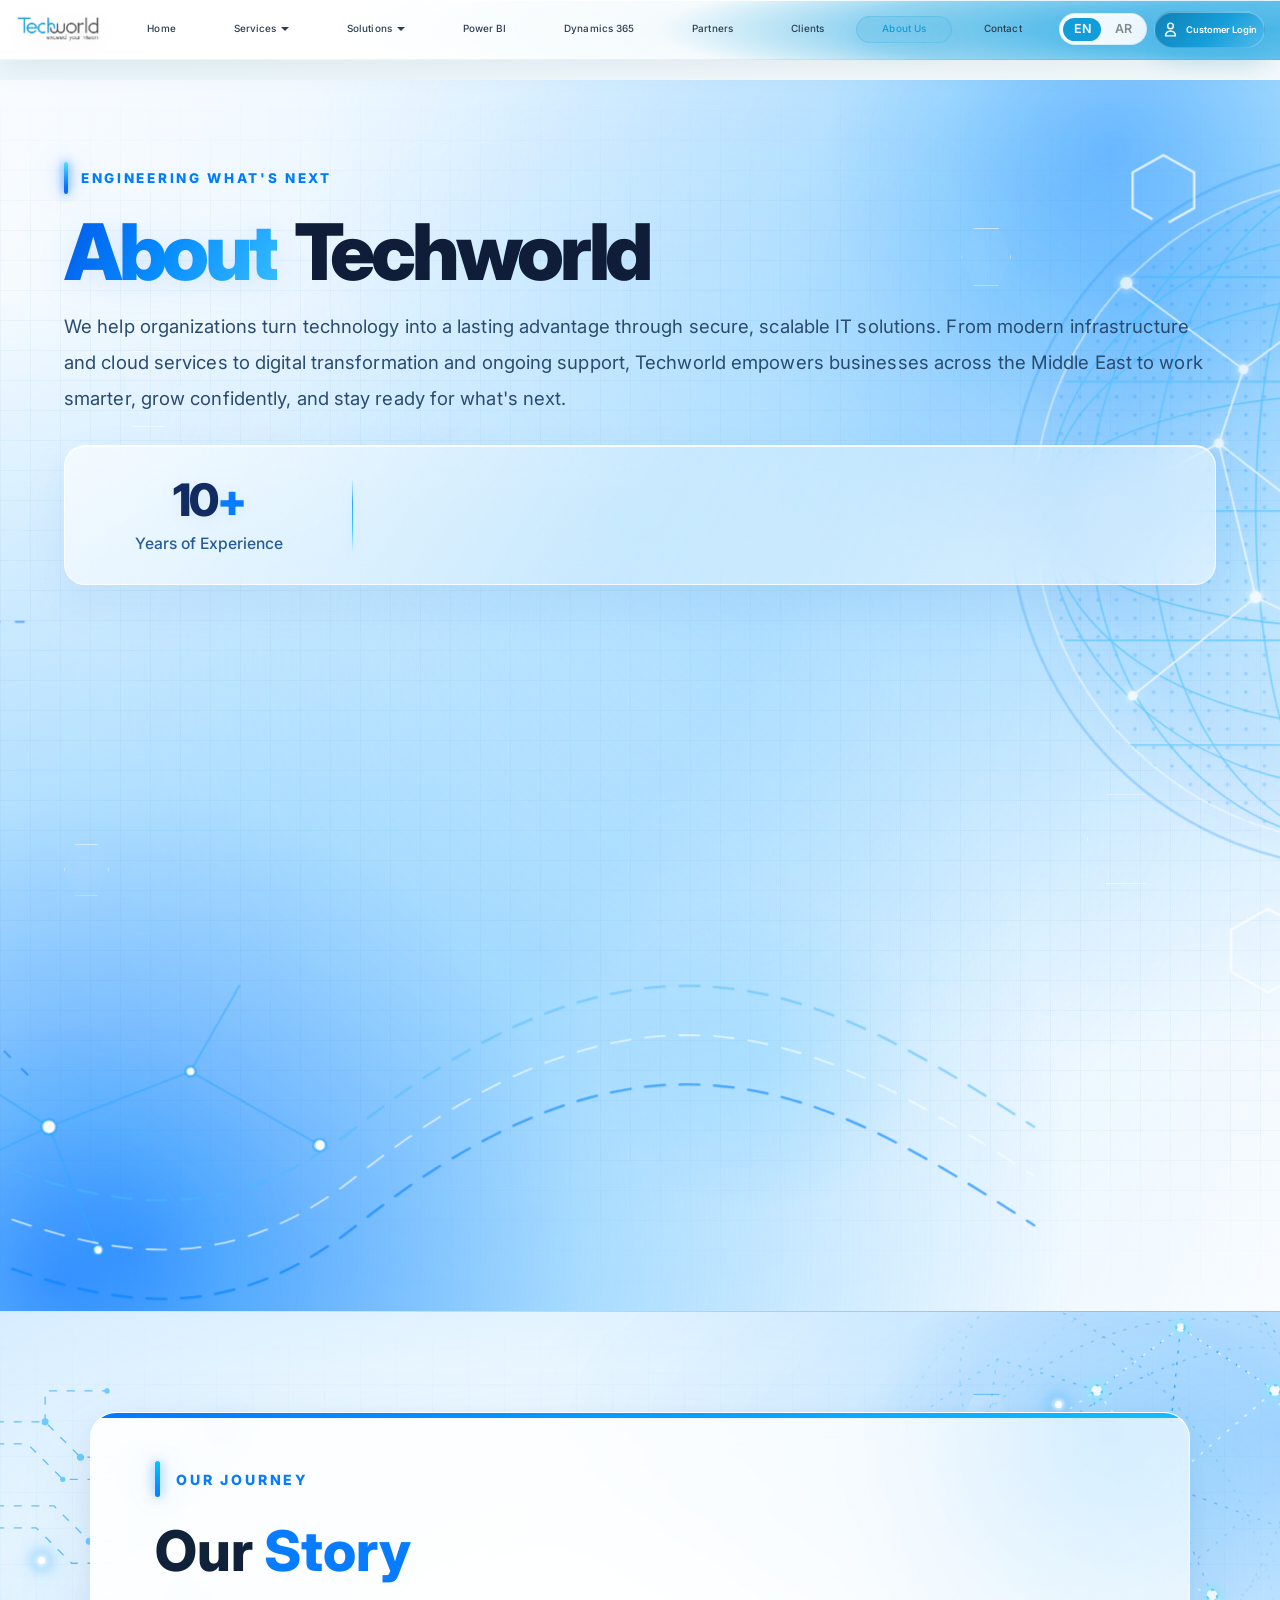
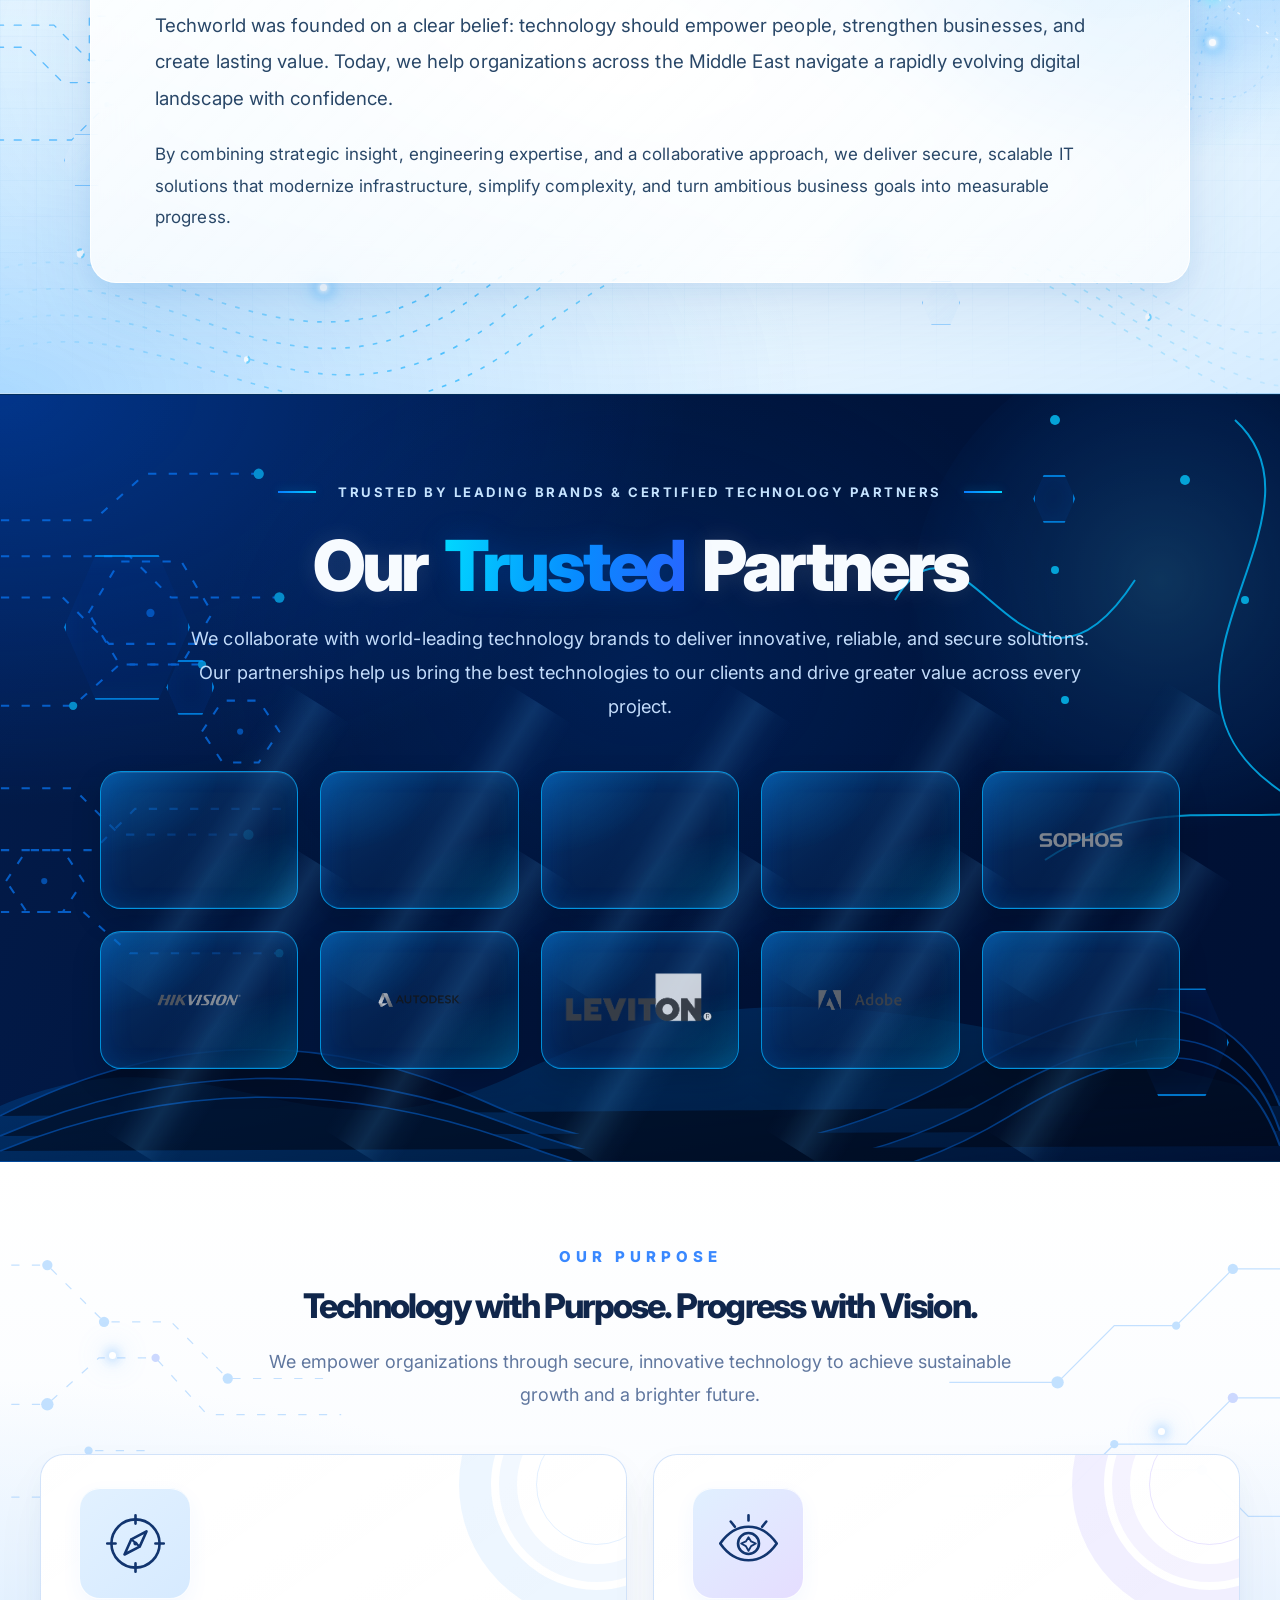
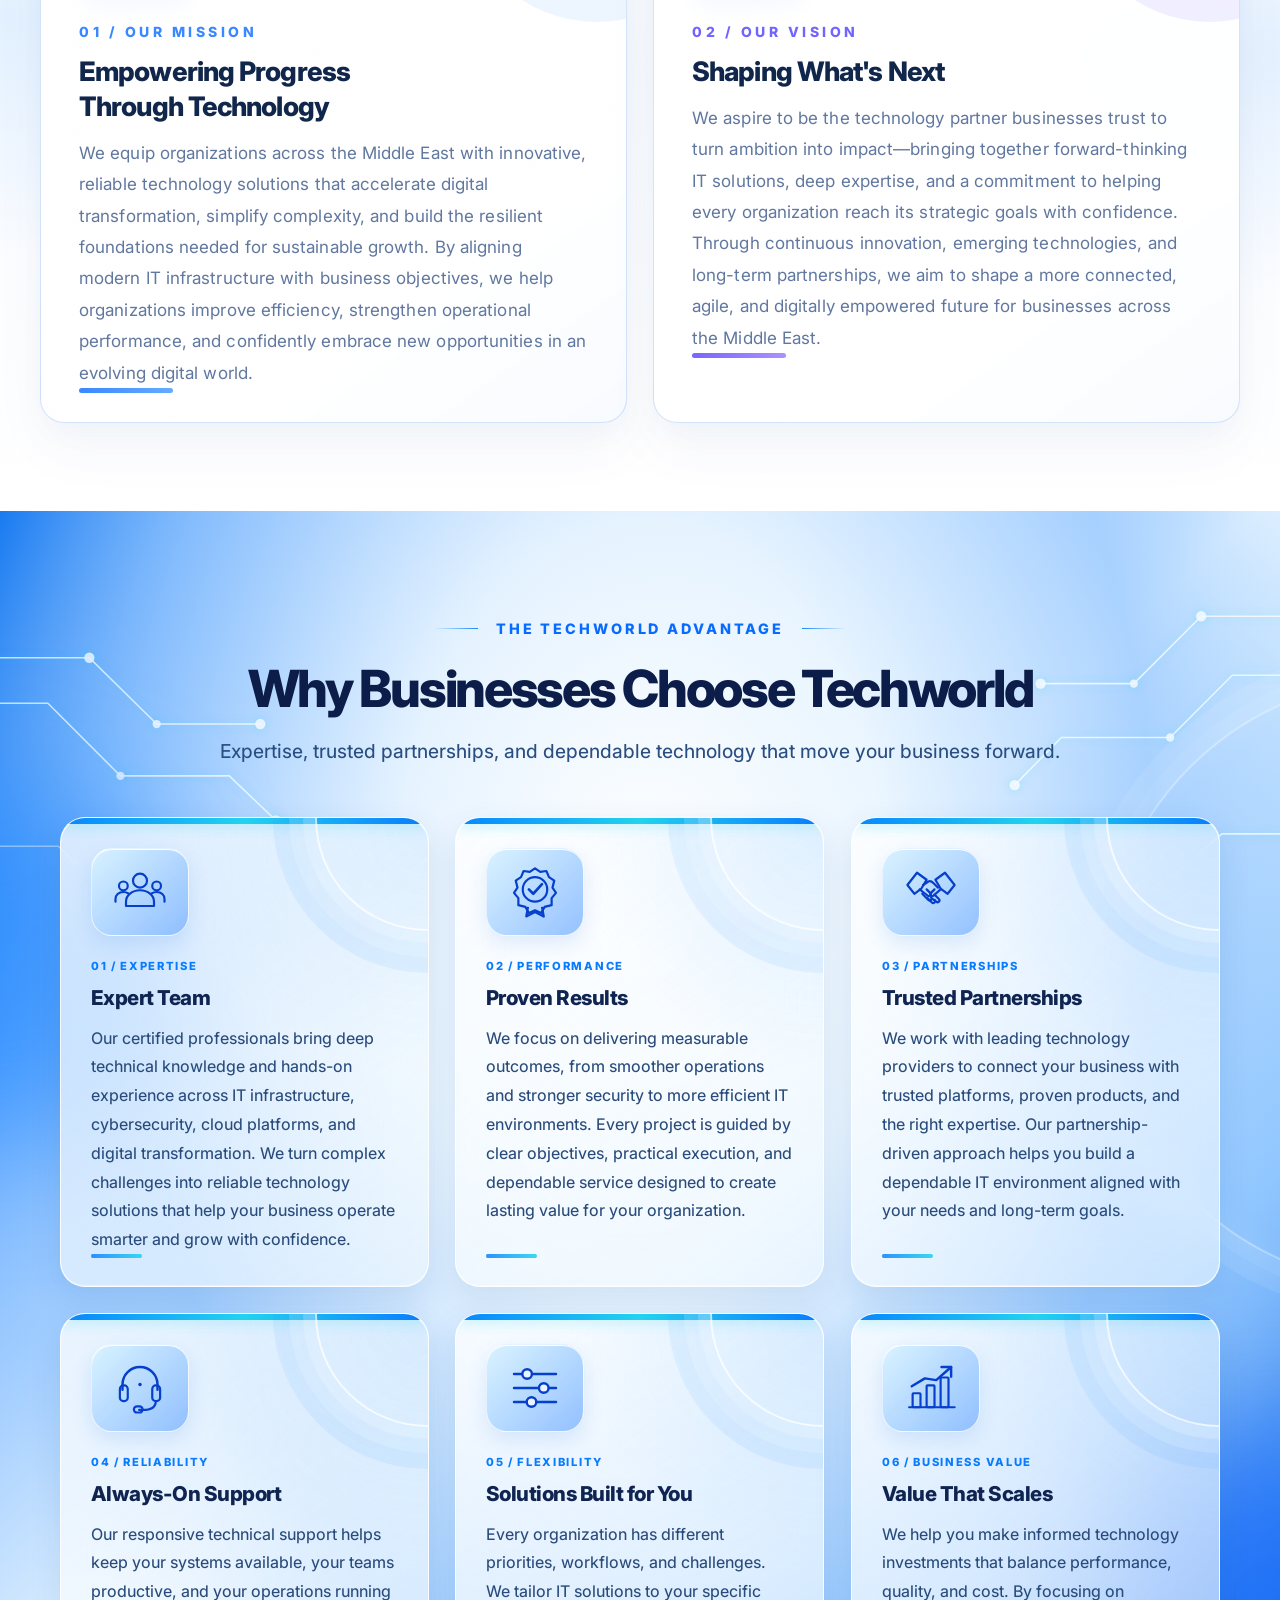
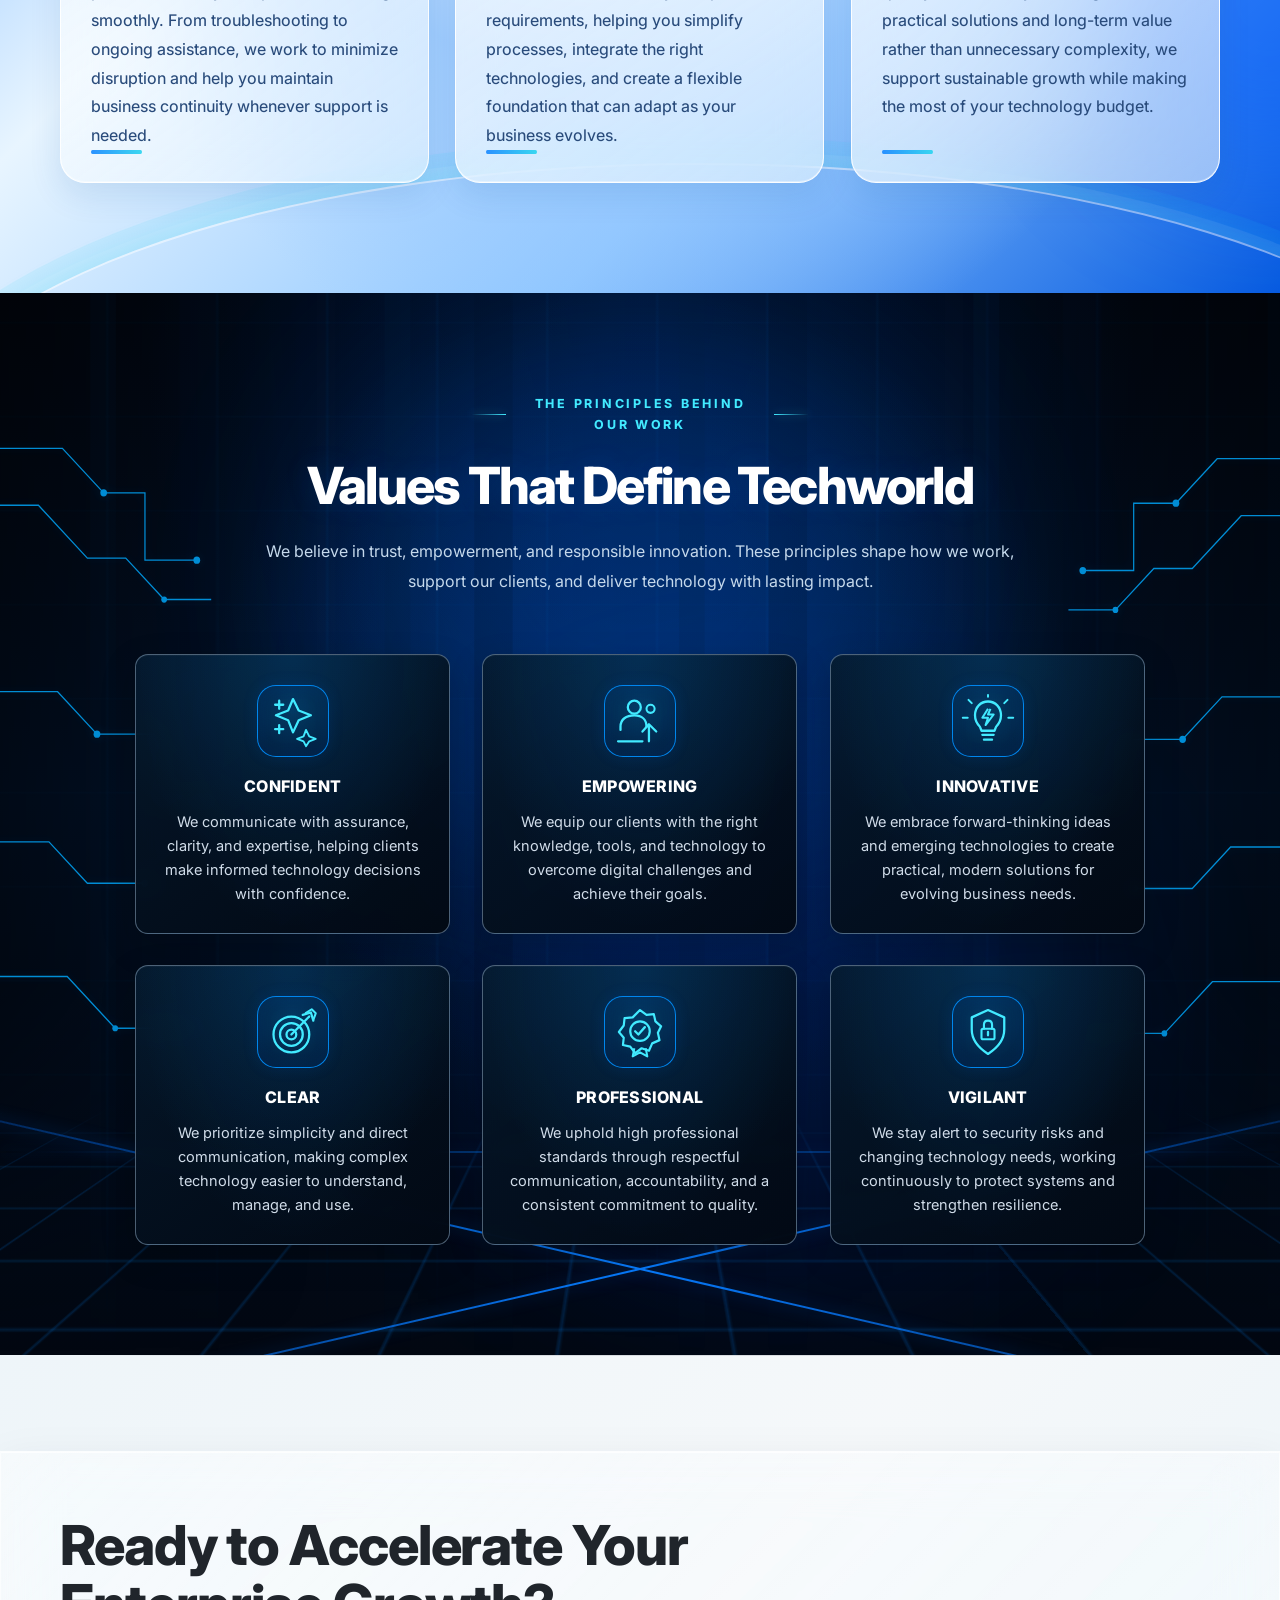
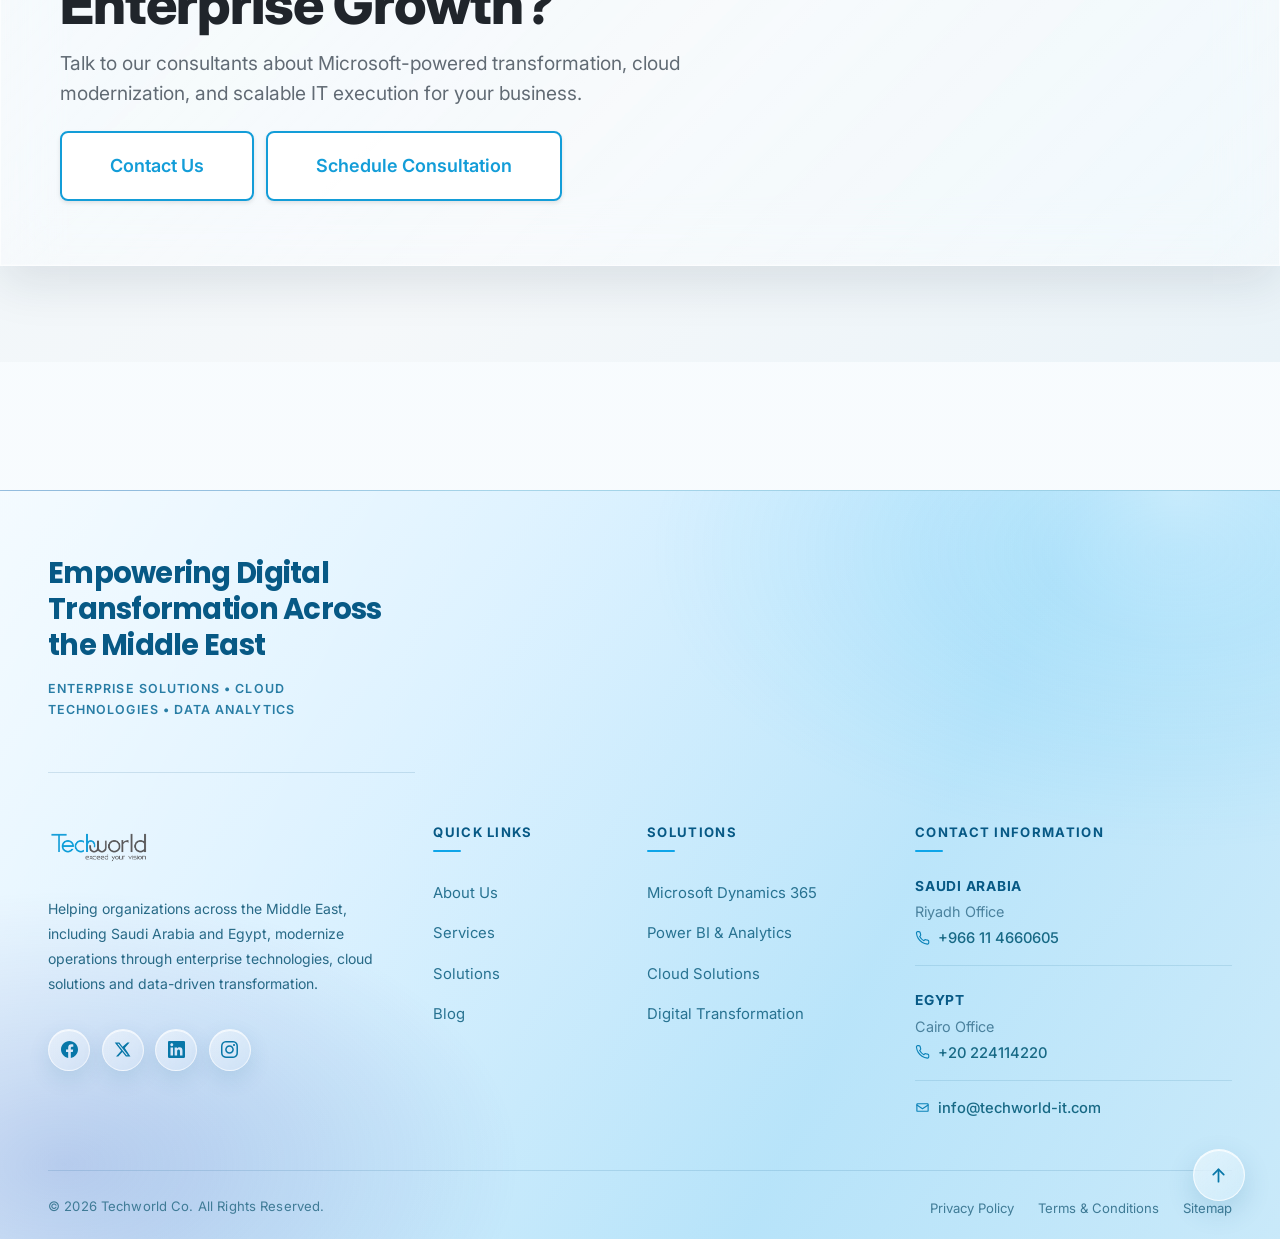
==== about.html @ 720767c6 "Update project files" ====
<!DOCTYPE html>
<html lang="en" dir="ltr">
<head>
  <meta charset="UTF-8">
  <meta name="viewport" content="width=device-width, initial-scale=1.0">
  <title>About Us - Techworld</title>
  <meta name="description" content="Learn about Techworld's mission, vision, and team of IT professionals.">
  <link rel="icon" type="image/png" href="images/favicon-32x32.png">
  <link rel="stylesheet" href="css/main.css">
  <link rel="stylesheet" href="css/about.css">
</head>

<!-- About Us Background Audio -->
<audio id="aboutUsAudio" autoplay loop preload="auto" playsinline>
  <source src="images/About-Us-Sound.mp3" type="audio/mpeg">
  Your browser does not support the audio element.
</audio>

<script>
  (function () {
    const audio = document.getElementById("aboutUsAudio");

    if (!audio) {
      console.error("About Us audio element was not found.");
      return;
    }

    audio.loop = true;
    audio.volume = 0.3;

    let hasStarted = false;

    function tryPlayAudio() {
      if (hasStarted) return;

      const playPromise = audio.play();

      if (playPromise && typeof playPromise.then === "function") {
        playPromise
          .then(function () {
            hasStarted = true;
            console.log("About Us audio is playing.");
            removeInteractionListeners();
          })
          .catch(function (error) {
            console.warn(
              "Audio playback was blocked:",
              error.name,
              error.message
            );
          });
      }
    }

    function removeInteractionListeners() {
      document.removeEventListener("touchstart", tryPlayAudio);
      document.removeEventListener("click", tryPlayAudio);
      document.removeEventListener("keydown", tryPlayAudio);
    }

    document.addEventListener("touchstart", tryPlayAudio, {
      passive: true
    });

    document.addEventListener("click", tryPlayAudio);
    document.addEventListener("keydown", tryPlayAudio);

    if (document.readyState === "loading") {
      document.addEventListener("DOMContentLoaded", tryPlayAudio, {
        once: true
      });
    } else {
      tryPlayAudio();
    }
  })();
   </script>

<body>
  <!-- Header -->
  
  <!--Frosted Glass & Noise-->
  
  <div class="mobile-overlay">
    <div class="mobile-overlay-noise"></div>
  </div>

  <header class="header">
    <div class="header-container">
      <a href="index.html" class="header-logo">
        <img src="images/logo.png" alt="Techworld Logo">
      </a>
      
      <nav class="nav">
        <ul class="nav-menu">
          <li class="nav-item">
            <a href="index.html" class="nav-link" data-lang-en="Home" data-lang-ar="الرئيسية">Home</a>
          </li>
          
          <li class="nav-item has-dropdown">
            <a href="#" class="nav-link dropdown-toggle" data-lang-en="Services" data-lang-ar="الخدمات">Services</a>
            <div class="mega-menu">
              <div class="mega-menu-grid">
                <div class="mega-menu-column">
                  <a href="services.html#technology" class="mega-menu-item">
                    <div class="mega-menu-icon">💻</div>
                    <div class="mega-menu-content">
                      <div class="mega-menu-title" data-lang-en="Technology Solutions" data-lang-ar="الحلول التقنية">Technology Solutions</div>
                      <div class="mega-menu-desc" data-lang-en="Advanced technology to modernize your business" data-lang-ar="تقنية متقدمة لتحديث أعمالك">Advanced technology to modernize your business</div>
                    </div>
                  </a>
                  
                  <a href="services.html#it-infrastructure" class="mega-menu-item">
                    <div class="mega-menu-icon">🖥️</div>
                    <div class="mega-menu-content">
                      <div class="mega-menu-title" data-lang-en="IT Infrastructure" data-lang-ar="البنية التحتية">IT Infrastructure</div>
                      <div class="mega-menu-desc" data-lang-en="Robust and scalable infrastructure solutions" data-lang-ar="حلول بنية تحتية قوية وقابلة للتوسع">Robust and scalable infrastructure solutions</div>
                    </div>
                  </a>
                  
                  <a href="services.html#web-design" class="mega-menu-item">
                    <div class="mega-menu-icon">🎨</div>
                    <div class="mega-menu-content">
                      <div class="mega-menu-title" data-lang-en="Web Design" data-lang-ar="تصميم المواقع">Web Design</div>
                      <div class="mega-menu-desc" data-lang-en="Creative and responsive web solutions" data-lang-ar="حلول ويب إبداعية ومتجاوبة">Creative and responsive web solutions</div>
                    </div>
                  </a>
                </div>
                
                <div class="mega-menu-column">
                  <a href="services.html#software-development" class="mega-menu-item">
                    <div class="mega-menu-icon">⚙️</div>
                    <div class="mega-menu-content">
                      <div class="mega-menu-title" data-lang-en="Software Development" data-lang-ar="تطوير البرمجيات">Software Development</div>
                      <div class="mega-menu-desc" data-lang-en="Custom software for your unique needs" data-lang-ar="برمجيات مخصصة لاحتياجاتك الفريدة">Custom software for your unique needs</div>
                    </div>
                  </a>
                  
                  <a href="services.html#microsoft-cloud" class="mega-menu-item">
                    <div class="mega-menu-icon">☁️</div>
                    <div class="mega-menu-content">
                      <div class="mega-menu-title" data-lang-en="Microsoft Cloud" data-lang-ar="السحابة السحابية">Microsoft Cloud</div>
                      <div class="mega-menu-desc" data-lang-en="Azure, Office 365 & enterprise solutions" data-lang-ar="Azure و Office 365 والحلول المؤسسية">Azure, Office 365 & enterprise solutions</div>
                    </div>
                  </a>
                </div>
              </div>
            </div>
          </li>
          
          <li class="nav-item has-dropdown">
            <a href="#" class="nav-link dropdown-toggle" data-lang-en="Solutions" data-lang-ar="الحلول">Solutions</a>
            <div class="mega-menu">
              <div class="mega-menu-grid">
                <div class="mega-menu-column">
                  <a href="solutions.html#networking" class="mega-menu-item">
                    <div class="mega-menu-icon">🌐</div>
                    <div class="mega-menu-content">
                      <div class="mega-menu-title" data-lang-en="Networking" data-lang-ar="الشبكات">Networking</div>
                      <div class="mega-menu-desc" data-lang-en="Enterprise networking for seamless connectivity" data-lang-ar="شبكات مؤسسية للاتصال السلس">Enterprise networking for seamless connectivity</div>
                    </div>
                  </a>
                  
                  <a href="solutions.html#office-automation" class="mega-menu-item">
                    <div class="mega-menu-icon">🏢</div>
                    <div class="mega-menu-content">
                      <div class="mega-menu-title" data-lang-en="Office Automation" data-lang-ar="أتمتة المكاتب">Office Automation</div>
                      <div class="mega-menu-desc" data-lang-en="Streamline operations with automation" data-lang-ar="تبسيط العمليات بالأتمتة">Streamline operations with automation</div>
                    </div>
                  </a>
                  
                  <a href="solutions.html#hardware" class="mega-menu-item">
                    <div class="mega-menu-icon">🔧</div>
                    <div class="mega-menu-content">
                      <div class="mega-menu-title" data-lang-en="Hardware Solutions" data-lang-ar="حلول الأجهزة">Hardware Solutions</div>
                      <div class="mega-menu-desc" data-lang-en="Premium hardware from leading brands" data-lang-ar="أجهزة متميزة من علامات رائدة">Premium hardware from leading brands</div>
                    </div>
                  </a>
                </div>
                
                <div class="mega-menu-column">
                  <a href="solutions.html#cloud-computing" class="mega-menu-item">
                    <div class="mega-menu-icon">☁️</div>
                    <div class="mega-menu-content">
                      <div class="mega-menu-title" data-lang-en="Cloud Computing" data-lang-ar="الحوسبة السحابية">Cloud Computing</div>
                      <div class="mega-menu-desc" data-lang-en="Scalable cloud infrastructure & services" data-lang-ar="بنية تحتية سحابية قابلة للتوسع">Scalable cloud infrastructure & services</div>
                    </div>
                  </a>
                  
                  <a href="solutions.html#security" class="mega-menu-item">
                    <div class="mega-menu-icon">🔒</div>
                    <div class="mega-menu-content">
                      <div class="mega-menu-title" data-lang-en="Security Solutions" data-lang-ar="حلول الأمان">Security Solutions</div>
                      <div class="mega-menu-desc" data-lang-en="Comprehensive cybersecurity protection" data-lang-ar="حماية شاملة للأمن السيبراني">Comprehensive cybersecurity protection</div>
                    </div>
                  </a>
                </div>
              </div>
            </div>
          </li>
          
          <li class="nav-item">
            <a href="powerbi.html" class="nav-link" data-lang-en="Power BI" data-lang-ar="باور بي آي">Power BI</a>
          </li>
          
          <li class="nav-item">
            <a href="dynamics365.html" class="nav-link" data-lang-en="Dynamics 365" data-lang-ar="ديناميكس 365">Dynamics 365</a>
          </li>
          
          <li class="nav-item">
            <a href="partners.html" class="nav-link" data-lang-en="Partners" data-lang-ar="الشركاء">Partners</a>
          </li>
          
          <li class="nav-item">
            <a href="clients.html" class="nav-link" data-lang-en="Clients" data-lang-ar="العملاء">Clients</a>
          </li>
          
          <li class="nav-item">
            <a href="about.html" class="nav-link active" data-lang-en="About Us" data-lang-ar="من نحن">About Us</a>
          </li>
          
          <li class="nav-item">
            <a href="contact.html" class="nav-link" data-lang-en="Contact" data-lang-ar="اتصل بنا">Contact</a>
          </li>
        </ul>
        
        <!-- Language Switcher -->
        <div class="lang-switcher">
          <button class="lang-btn active" data-lang="en">EN</button>
          <button class="lang-btn" data-lang="ar">AR</button>
        </div>
        
        <!-- Customer Login Button -->
        <a href="#login" class="header-login-btn">
          <svg class="login-icon" width="18" height="18" viewBox="0 0 24 24" fill="none" stroke="currentColor">
            <path stroke-linecap="round" stroke-linejoin="round" stroke-width="2" d="M16 7a4 4 0 11-8 0 4 4 0 018 0zM12 14a7 7 0 00-7 7h14a7 7 0 00-7-7z" />
          </svg>
          <span data-lang-en="Customer Login" data-lang-ar="تسجيل دخول العملاء">Customer Login</span>
        </a>
      </nav>
      
      <button class="mobile-menu-toggle" aria-label="Toggle Menu">
        <span></span>
        <span></span>
        <span></span>
      </button>
    </div>
  </header>

  <main style="padding-top: 80px;">


<!-- =========================================================
                   ABOUT HERO
========================================================= -->

<section class="about-hero" id="about-hero">

  <!-- Animated Technology Background -->
  <div class="about-hero-background" aria-hidden="true">

    <div class="about-glow about-glow-one"></div>
    <div class="about-glow about-glow-two"></div>
    <div class="about-glow about-glow-three"></div>

    <!-- Technology circuits, network and digital globe -->
    <svg class="about-tech-art" viewBox="0 0 1600 1000" preserveAspectRatio="xMidYMid slice"
      xmlns="http://www.w3.org/2000/svg">

      <defs>
        <linearGradient id="aboutCircuitGradient" x1="0" y1="0" x2="1" y2="1">
          <stop offset="0%" stop-color="#ffffff" />
          <stop offset="50%" stop-color="#32aaff" />
          <stop offset="100%" stop-color="#0074ff" />
        </linearGradient>

        <radialGradient id="aboutGlobeGradient">
          <stop offset="0%" stop-color="#75dfff" stop-opacity=".08" />
          <stop offset="75%" stop-color="#078bff" stop-opacity=".12" />
          <stop offset="100%" stop-color="#0878ff" stop-opacity=".02" />
        </radialGradient>

        <pattern id="aboutDotPattern" width="15" height="15" patternUnits="userSpaceOnUse">
          <circle cx="2" cy="2" r="1.5" fill="#168dff" opacity=".35" />
        </pattern>

        <filter id="aboutBlueGlow" x="-100%" y="-100%" width="300%" height="300%">
          <feGaussianBlur stdDeviation="4" result="blur" />
          <feMerge>
            <feMergeNode in="blur" />
            <feMergeNode in="SourceGraphic" />
          </feMerge>
        </filter>

        <clipPath id="aboutGlobeClip">
          <circle cx="1390" cy="350" r="270" />
        </clipPath>
      </defs>

      <!-- LEFT CIRCUIT NETWORK -->
      <g class="about-circuit about-circuit-left" fill="none" stroke="url(#aboutCircuitGradient)" stroke-width="1.5">

        <path d="M-30 285 H85 L145 345 H235" />
        <path d="M-20 325 H60 L125 390 H195 L245 440 H310" />
        <path d="M-15 400 H100 L155 455 H255" />
        <path d="M-25 475 H90 L145 530 H220 L260 570" />
        <path d="M-10 600 H80 L135 655 H210" />
        <path d="M0 700 H110 L170 760 H255 L310 815" />
        <path d="M40 215 H105 L155 265 H220" />

        <path d="M-10 285 H85 L145 345 H235" stroke-dasharray="5 10" />

        <path d="M0 700 H110 L170 760 H255" stroke-dasharray="7 12" />
      </g>

      <!-- CIRCUIT CONNECTION POINTS -->
      <g class="about-circuit-nodes" fill="#ffffff" stroke="#3ab7ff" stroke-width="2" filter="url(#aboutBlueGlow)">

        <circle cx="85" cy="285" r="5" />
        <circle cx="145" cy="345" r="4" />
        <circle cx="235" cy="345" r="5" />
        <circle cx="125" cy="390" r="4" />
        <circle cx="245" cy="440" r="5" />
        <circle cx="155" cy="455" r="4" />
        <circle cx="260" cy="570" r="5" />
        <circle cx="135" cy="655" r="4" />
        <circle cx="255" cy="760" r="5" />
        <circle cx="220" cy="265" r="4" />
      </g>

      <!-- DIGITAL GLOBE -->
      <g class="about-digital-globe">

        <circle cx="1390" cy="350" r="290" fill="url(#aboutGlobeGradient)" stroke="#2b9cff" stroke-opacity=".45"
          stroke-width="2" />

        <circle cx="1390" cy="350" r="270" fill="url(#aboutDotPattern)" stroke="#ffffff" stroke-opacity=".65"
          stroke-width="1.5" />

        <g clip-path="url(#aboutGlobeClip)" fill="none" stroke="#3bbcff" stroke-width="1.3" stroke-opacity=".8">

          <ellipse cx="1390" cy="350" rx="260" ry="95" />

          <ellipse cx="1390" cy="350" rx="260" ry="175" />

          <ellipse cx="1390" cy="350" rx="260" ry="225" />

          <ellipse cx="1390" cy="350" rx="90" ry="270" />

          <ellipse cx="1390" cy="350" rx="175" ry="270" />

          <ellipse cx="1390" cy="350" rx="225" ry="270" />

          <path d="M1120 350 H1660" />
          <path d="M1145 245 H1635" />
          <path d="M1145 455 H1635" />
          <path d="M1180 160 H1600" />
          <path d="M1180 540 H1600" />
        </g>

        <!-- Network connections -->
        <g fill="none" stroke="#ffffff" stroke-width="1.5" stroke-opacity=".9">

          <path d="M1195 165 L1290 235 L1370 175 L1470 220 L1550 125" />
          <path d="M1175 345 L1270 295 L1360 365 L1460 310 L1580 380" />
          <path d="M1200 500 L1300 420 L1415 475 L1510 415 L1600 480" />
          <path d="M1290 235 L1270 295" />
          <path d="M1370 175 L1360 365" />
          <path d="M1470 220 L1460 310" />
          <path d="M1300 420 L1270 295" />
          <path d="M1415 475 L1460 310" />
        </g>

        <g class="about-globe-stars" fill="#ffffff" filter="url(#aboutBlueGlow)">

          <circle cx="1195" cy="165" r="5" />
          <circle cx="1290" cy="235" r="4" />
          <circle cx="1370" cy="175" r="6" />
          <circle cx="1470" cy="220" r="4" />
          <circle cx="1550" cy="125" r="5" />
          <circle cx="1175" cy="345" r="5" />
          <circle cx="1270" cy="295" r="4" />
          <circle cx="1360" cy="365" r="6" />
          <circle cx="1460" cy="310" r="4" />
          <circle cx="1580" cy="380" r="5" />
          <circle cx="1200" cy="500" r="4" />
          <circle cx="1300" cy="420" r="5" />
          <circle cx="1415" cy="475" r="6" />
          <circle cx="1510" cy="415" r="4" />
        </g>
      </g>

      <!-- HEXAGONAL TECHNOLOGY SYMBOLS -->
      <g class="about-hexagons" fill="none" stroke="#ffffff" stroke-width="2" stroke-opacity=".8">

        <polygon points="65,545 95,528 125,545 125,580 95,597 65,580" />
        <polygon points="175,650 220,624 265,650 265,702 220,728 175,702" />
        <polygon points="1280,690 1310,673 1340,690 1340,724 1310,741 1280,724" />
        <polygon points="1450,590 1490,567 1530,590 1530,636 1490,659 1450,636" />
        <polygon points="1510,800 1540,783 1570,800 1570,834 1540,851 1510,834" />
        <polygon points="1200,75 1225,61 1250,75 1250,104 1225,118 1200,104" />
      </g>

      <!-- FLOATING NETWORK -->
      <g class="about-floating-network" fill="none" stroke="#36aaff" stroke-width="1.4" stroke-opacity=".7">

        <path d="M100 835 L220 785 L320 850 L435 805 L540 865" />
        <path d="M100 835 L150 930 L320 850" />
        <path d="M220 785 L260 705" />
        <path d="M320 850 L360 950" />
        <path d="M435 805 L475 735" />

        <g fill="#ffffff" stroke="#1e9fff" stroke-width="2">
          <circle cx="100" cy="835" r="5" />
          <circle cx="220" cy="785" r="4" />
          <circle cx="320" cy="850" r="6" />
          <circle cx="435" cy="805" r="4" />
          <circle cx="540" cy="865" r="5" />
          <circle cx="150" cy="930" r="4" />
          <circle cx="360" cy="950" r="4" />
        </g>
      </g>

      <!-- ENERGY WAVES -->
      <g class="about-energy-waves" fill="none" stroke-linecap="round">

        <path d="M-80 880 C160 700 330 1040 570 850 S950 740 1120 850" stroke="#4abaff" stroke-width="2"
          stroke-opacity=".6" />

        <path d="M-80 920 C160 740 330 1080 570 890 S950 780 1120 890" stroke="#ffffff" stroke-width="1.5"
          stroke-opacity=".7" />

        <path d="M-80 960 C160 780 330 1120 570 930 S950 820 1120 930" stroke="#0785ff" stroke-width="2"
          stroke-opacity=".7" />
      </g>

    </svg>

    <!-- Floating geometric elements -->
    <span class="about-floating-hex about-hex-one"></span>
    <span class="about-floating-hex about-hex-two"></span>
    <span class="about-floating-hex about-hex-three"></span>
    <span class="about-floating-hex about-hex-four"></span>

    <!-- Moving light streaks -->
    <span class="about-light-streak about-streak-one"></span>
    <span class="about-light-streak about-streak-two"></span>

  </div>

  <!-- Main Content -->
  <div class="about-hero-wrap">

    <div class="about-hero-content">

      <!-- Eyebrow -->
      <div class="about-hero-heading">

        <span class="about-kicker" data-lang-en="Engineering What's Next" data-lang-ar="نصنع ملامح المستقبل التقني">
          Engineering What's Next
        </span>

        <!-- Main Heading -->
        <h1 class="about-hero-title">

          <span class="about-title-blue" data-lang-en="About" data-lang-ar="عن">
            About
          </span>

          <span class="about-title-dark" data-lang-en="Techworld" data-lang-ar="عالم التقنية">
            Techworld
          </span>

        </h1>

      </div>

      <!-- Description -->
      <p class="about-hero-subtitle"
        data-lang-en="We help organizations turn technology into a lasting advantage through secure, scalable IT solutions. From modern infrastructure and cloud services to digital transformation and ongoing support, Techworld empowers businesses across the Middle East to work smarter, grow confidently, and stay ready for what's next."
        data-lang-ar="نساعد المؤسسات على تحويل التكنولوجيا إلى ميزة تنافسية مستدامة من خلال حلول تقنية آمنة وقابلة للتوسع. ومن البنية التحتية الحديثة والخدمات السحابية إلى التحول الرقمي والدعم المستمر، نمكّن الشركات في جميع أنحاء الشرق الأوسط من العمل بذكاء أكبر، والنمو بثقة، والاستعداد لمتطلبات المستقبل.">

        We help organizations turn technology into a lasting
        advantage through secure, scalable IT solutions.
        From modern infrastructure and cloud services to
        digital transformation and ongoing support,
        Techworld empowers businesses across the Middle East
        to work smarter, grow confidently, and stay ready
        for what's next.

      </p>

      <!-- Statistics -->
      <div class="about-hero-stats">

        <div class="about-hero-stat">
          <strong>10<span>+</span></strong>
          <span data-lang-en="Years of Experience" data-lang-ar="سنوات من الخبرة">
            Years of Experience
          </span>
        </div>

        <div class="about-hero-stat">
          <strong>450<span>+</span></strong>
          <span data-lang-en="Customers" data-lang-ar="عميل">
            Customers
          </span>
        </div>

        <div class="about-hero-stat">
          <strong>500<span>+</span></strong>
          <span data-lang-en="Projects Delivered" data-lang-ar="مشروع تم إنجازه">
            Projects Delivered
          </span>
        </div>

        <div class="about-hero-stat">
          <strong>24<span>/7</span></strong>
          <span data-lang-en="Always-On Support" data-lang-ar="دعم متواصل على مدار الساعة">
            Always-On Support
          </span>
        </div>

      </div>

    </div>


    <div class="about-hero-visual">

      <video id="aboutHeroVideo" class="about-hero-video" autoplay muted loop playsinline preload="auto"
        aria-label="Techworld technology showcase">

        <source src="images/about-us.mp4" type="video/mp4">

        Your browser does not support HTML5 video.

      </video>

      <!-- Animated Neon Corners -->
      <span class="about-video-corner about-video-corner-tl"></span>
      <span class="about-video-corner about-video-corner-tr"></span>
      <span class="about-video-corner about-video-corner-bl"></span>
      <span class="about-video-corner about-video-corner-br"></span>

    </div>

  </div>

</section>



<!-- =========================================================
                   OUR STORY
========================================================= -->

<section class="section about-intro" id="about-intro">

  <!-- TECH BACKGROUND -->
  <div class="about-intro-bg" aria-hidden="true">

    <!-- Fine Grid -->
    <div class="about-intro-grid-lines"></div>

    <!-- Left Circuit Lines -->
    <svg class="about-circuit about-circuit-left" viewBox="0 0 420 500" fill="none" xmlns="http://www.w3.org/2000/svg">

      <g stroke="#28A9FF" stroke-width="1.5" stroke-linecap="round" stroke-linejoin="round">

        <path d="M-30 70 H85 L125 110 H220 L250 140 H370" />
        <path d="M-30 95 H65 L105 135 H190 L220 165 H330" />
        <path d="M-30 165 H95 L135 205 H260" />
        <path d="M-30 190 H75 L115 230 H210 L250 270 H390" />
        <path d="M-30 300 H95 L135 340 H245 L285 380 H430" />
        <path d="M-30 325 H65 L105 365 H210 L250 405 H370" />
        <path d="M-30 430 H115 L155 390 H255" />

        <path d="M85 70 V35 H155" />
        <path d="M190 165 V120 H275" />
        <path d="M245 270 V230 H345" />
        <path d="M135 340 V290 H190" />

      </g>

      <g fill="#37B9FF">
        <circle cx="85" cy="70" r="4" />
        <circle cx="125" cy="110" r="4" />
        <circle cx="250" cy="140" r="4" />
        <circle cx="105" cy="135" r="3" />
        <circle cx="220" cy="165" r="4" />
        <circle cx="135" cy="205" r="4" />
        <circle cx="250" cy="270" r="4" />
        <circle cx="285" cy="380" r="4" />
        <circle cx="155" cy="390" r="3" />
        <circle cx="155" cy="35" r="3" />
        <circle cx="275" cy="120" r="3" />
        <circle cx="345" cy="230" r="3" />
      </g>

      <g fill="#FFFFFF" stroke="#69CFFF" stroke-width="2">
        <circle cx="370" cy="140" r="5" />
        <circle cx="330" cy="165" r="4" />
        <circle cx="390" cy="270" r="5" />
        <circle cx="430" cy="380" r="4" />
      </g>

    </svg>

    <!-- Right Network Globe -->
    <svg class="about-network-globe" viewBox="0 0 620 620" fill="none" xmlns="http://www.w3.org/2000/svg">

      <defs>
        <radialGradient id="aboutGlobeFill" cx="0" cy="0" r="1" gradientUnits="userSpaceOnUse"
          gradientTransform="translate(365 280) rotate(90) scale(260)">
          <stop offset="0" stop-color="#48C9FF" stop-opacity=".24" />
          <stop offset=".7" stop-color="#168BFF" stop-opacity=".10" />
          <stop offset="1" stop-color="#168BFF" stop-opacity="0" />
        </radialGradient>

        <linearGradient id="aboutGlobeStroke" x1="110" y1="120" x2="560" y2="520" gradientUnits="userSpaceOnUse">
          <stop stop-color="#B5F4FF" />
          <stop offset=".48" stop-color="#249EFF" />
          <stop offset="1" stop-color="#FFFFFF" />
        </linearGradient>

        <filter id="aboutNodeGlow" x="-100%" y="-100%" width="300%" height="300%">
          <feGaussianBlur stdDeviation="5" />
        </filter>
      </defs>

      <!-- Globe Aura -->
      <circle cx="365" cy="280" r="260" fill="url(#aboutGlobeFill)" />

      <!-- Globe Rings -->
      <g stroke="url(#aboutGlobeStroke)" stroke-width="1.5">

        <circle cx="365" cy="280" r="220" stroke-opacity=".55" />

        <ellipse cx="365" cy="280" rx="220" ry="90" transform="rotate(-35 365 280)" stroke-opacity=".65" />

        <ellipse cx="365" cy="280" rx="220" ry="145" transform="rotate(-35 365 280)" stroke-opacity=".48" />

        <ellipse cx="365" cy="280" rx="100" ry="220" transform="rotate(-35 365 280)" stroke-opacity=".55" />

        <ellipse cx="365" cy="280" rx="150" ry="220" transform="rotate(30 365 280)" stroke-opacity=".42" />

        <path d="M160 210 L250 145 L345 175 L425 115 L515 175" />
        <path d="M145 300 L235 250 L320 315 L410 265 L560 320" />
        <path d="M190 390 L270 350 L350 420 L455 370 L535 425" />
        <path d="M250 145 L235 250 L270 350 L250 455" />
        <path d="M345 175 L320 315 L350 420" />
        <path d="M425 115 L410 265 L455 370 L435 480" />
        <path d="M515 175 L560 320 L535 425" />

      </g>

      <!-- Network Connections -->
      <g stroke="#FFFFFF" stroke-width="1.5" stroke-opacity=".8">

        <path d="M160 210 L235 250 L345 175 L410 265 L515 175" />
        <path d="M145 300 L235 250 L320 315 L455 370 L535 425" />
        <path d="M250 455 L270 350 L320 315 L350 420 L435 480" />
        <path d="M345 175 L425 115 L515 175 L560 320" />
        <path d="M160 210 L190 390 L270 350 L410 265" />
      </g>

      <!-- Glowing Network Nodes -->
      <g fill="#7BEAFF" filter="url(#aboutNodeGlow)">
        <circle cx="160" cy="210" r="7" />
        <circle cx="235" cy="250" r="7" />
        <circle cx="345" cy="175" r="8" />
        <circle cx="425" cy="115" r="7" />
        <circle cx="515" cy="175" r="8" />
        <circle cx="410" cy="265" r="8" />
        <circle cx="320" cy="315" r="7" />
        <circle cx="455" cy="370" r="8" />
        <circle cx="350" cy="420" r="7" />
        <circle cx="535" cy="425" r="7" />
      </g>

      <g fill="#FFFFFF" stroke="#50C8FF" stroke-width="2">
        <circle cx="160" cy="210" r="4" />
        <circle cx="235" cy="250" r="4" />
        <circle cx="345" cy="175" r="5" />
        <circle cx="425" cy="115" r="4" />
        <circle cx="515" cy="175" r="5" />
        <circle cx="410" cy="265" r="5" />
        <circle cx="320" cy="315" r="4" />
        <circle cx="455" cy="370" r="5" />
        <circle cx="350" cy="420" r="4" />
        <circle cx="535" cy="425" r="4" />
      </g>

    </svg>

    <!-- Bottom Light Waves -->
    <svg class="about-light-waves" viewBox="0 0 1440 340" preserveAspectRatio="none" xmlns="http://www.w3.org/2000/svg">

      <defs>
        <linearGradient id="aboutWaveStroke" x1="0" y1="0" x2="1440" y2="0" gradientUnits="userSpaceOnUse">
          <stop stop-color="#31B9FF" stop-opacity=".05" />
          <stop offset=".35" stop-color="#31B9FF" />
          <stop offset=".7" stop-color="#A3EDFF" />
          <stop offset="1" stop-color="#31B9FF" stop-opacity=".1" />
        </linearGradient>
      </defs>

      <g fill="none" stroke="url(#aboutWaveStroke)" stroke-width="1.6">

        <path d="M-100 260 C150 60 300 360 540 190 S950 40 1200 180 S1450 250 1540 90" />
        <path d="M-100 285 C160 85 300 385 550 215 S950 65 1210 205 S1450 275 1540 115" />
        <path d="M-100 310 C160 110 320 410 570 240 S970 90 1230 230 S1460 300 1540 140" />
        <path d="M-100 335 C170 135 330 435 590 265 S990 115 1250 255 S1470 325 1540 165" />

      </g>

      <g fill="#FFFFFF" stroke="#5BCBFF" stroke-width="2">
        <circle cx="115" cy="180" r="4" />
        <circle cx="295" cy="280" r="3" />
        <circle cx="520" cy="190" r="4" />
        <circle cx="790" cy="145" r="3" />
        <circle cx="1030" cy="180" r="4" />
        <circle cx="1270" cy="240" r="3" />
      </g>

    </svg>

    <!-- Floating Hexagons -->
    <div class="about-hex about-hex-one"></div>
    <div class="about-hex about-hex-two"></div>
    <div class="about-hex about-hex-three"></div>
    <div class="about-hex about-hex-four"></div>
    <div class="about-hex about-hex-five"></div>

    <!-- Floating Particles -->
    <span class="about-particle about-particle-one"></span>
    <span class="about-particle about-particle-two"></span>
    <span class="about-particle about-particle-three"></span>
    <span class="about-particle about-particle-four"></span>
    <span class="about-particle about-particle-five"></span>
    <span class="about-particle about-particle-six"></span>

  </div>

  <!-- MAIN CONTENT -->
  <div class="container about-intro-grid">

    <article class="about-panel">

      <!-- Section Kicker -->
      <div class="about-panel-kicker about-reveal">
        <span class="about-panel-kicker-line"></span>

        <span data-lang-en="OUR JOURNEY" data-lang-ar="رحلتنا">
          OUR JOURNEY
        </span>
      </div>

      <!-- Main Title -->
      <div class="section-header about-panel-header about-reveal">

      <h2 class="Our-title">
        <span class="title-our" data-lang-en="Our" data-lang-ar="قصتنا">Our</span>

        <span class="title-story" data-lang-en="Story" data-lang-ar="">Story</span>
      </h2>


      </div>

      <!-- Story Paragraph 1 -->
      <p class="about-story-lead about-reveal"
        data-lang-en="Techworld was founded on a clear belief: technology should empower people, strengthen businesses, and create lasting value. Today, we help organizations across the Middle East navigate a rapidly evolving digital landscape with confidence."
        data-lang-ar="تأسست عالم التقنية انطلاقًا من إيمان راسخ بأن التكنولوجيا يجب أن تمكّن الأفراد، وتعزز قدرات المؤسسات، وتصنع قيمة مستدامة. واليوم، نساعد المؤسسات في مختلف أنحاء الشرق الأوسط على مواكبة التطورات الرقمية المتسارعة بثقة وكفاءة.">

        Techworld was founded on a clear belief: technology should empower people, strengthen businesses, and create
        lasting value. Today, we help organizations across the Middle East navigate a rapidly evolving digital landscape
        with confidence.

      </p>

      <!-- Story Paragraph 2 -->
      <p class="about-story-text about-reveal"
        data-lang-en="By combining strategic insight, engineering expertise, and a collaborative approach, we deliver secure, scalable IT solutions that modernize infrastructure, simplify complexity, and turn ambitious business goals into measurable progress."
        data-lang-ar="ومن خلال الجمع بين الرؤية الاستراتيجية والخبرة الهندسية وروح التعاون، نقدم حلولًا تقنية آمنة وقابلة للتوسع، تسهم في تحديث البنية التحتية، وتبسيط التحديات التقنية، وتحويل طموحات الأعمال إلى نتائج ملموسة قابلة للقياس.">

        By combining strategic insight, engineering expertise, and a collaborative approach, we deliver secure, scalable
        IT solutions that modernize infrastructure, simplify complexity, and turn ambitious business goals into
        measurable progress.

      </p>

    </article>

  </div>

</section>


<!-- =========================================================
                    ABOUT TRUSTBAR
========================================================= -->

<section class="about-trustbar" id="about-trustbar">

    <!-- Static Technology Background -->
    <div class="about-trustbar-bg" aria-hidden="true">

        <!-- Circuit Lines — Left -->
        <svg class="about-circuit about-circuit-left"
             viewBox="0 0 360 560"
             fill="none"
             xmlns="http://www.w3.org/2000/svg">

            <g stroke="#087CFF" stroke-width="2">
                <path d="M-30 70 H120 L170 25 H280"/>
                <path d="M-30 105 H155 L195 145 H300"/>
                <path d="M-30 145 H90 L135 190 H250"/>
                <path d="M-30 250 H100 L145 210 H225"/>
                <path d="M-30 330 H100 L145 375 H270"/>
                <path d="M-30 390 H120 L160 350 H310"/>
                <path d="M-30 450 H110 L155 490 H300"/>
            </g>

            <g fill="#08BFFF">
                <circle cx="280" cy="25" r="5"/>
                <circle cx="300" cy="145" r="5"/>
                <circle cx="225" cy="210" r="4"/>
                <circle cx="270" cy="375" r="5"/>
                <circle cx="300" cy="490" r="4"/>
                <circle cx="100" cy="250" r="4"/>
            </g>

            <g stroke="#087CFF" stroke-width="2">
                <path d="M115 160 L145 110 H205 L235 160 L205 210 H145 Z"/>
                <path d="M225 275 L245 245 H280 L300 275 L280 305 H245 Z"/>
                <path d="M35 420 L55 390 H90 L110 420 L90 450 H55 Z"/>
            </g>

            <g fill="#087CFF" opacity=".8">
                <circle cx="175" cy="160" r="4"/>
                <circle cx="262" cy="275" r="3"/>
                <circle cx="72" cy="420" r="3"/>
            </g>
        </svg>

        <!-- Digital Globe — Right -->
        <svg class="about-digital-globe"
             viewBox="0 0 620 700"
             fill="none"
             xmlns="http://www.w3.org/2000/svg">

            <defs>
                <radialGradient id="aboutGlobeFill">
                    <stop offset="0%" stop-color="#078DFF" stop-opacity=".35"/>
                    <stop offset="75%" stop-color="#005BFF" stop-opacity=".12"/>
                    <stop offset="100%" stop-color="#001A4C" stop-opacity="0"/>
                </radialGradient>

                <clipPath id="aboutGlobeClip">
                    <circle cx="390" cy="310" r="255"/>
                </clipPath>
            </defs>

            <circle cx="390" cy="310" r="275"
                    fill="url(#aboutGlobeFill)"/>

            <g clip-path="url(#aboutGlobeClip)"
               stroke="#078BFF"
               stroke-width="1.3"
               opacity=".8">

                <circle cx="390" cy="310" r="255"/>
                <ellipse cx="390" cy="310" rx="190" ry="255"/>
                <ellipse cx="390" cy="310" rx="120" ry="255"/>
                <ellipse cx="390" cy="310" rx="55" ry="255"/>

                <ellipse cx="390" cy="310" rx="255" ry="75"/>
                <ellipse cx="390" cy="310" rx="255" ry="145"/>
                <ellipse cx="390" cy="310" rx="255" ry="205"/>

                <path d="M120 180 L260 120 L390 180 L500 105 L620 170"/>
                <path d="M140 350 L260 270 L390 350 L520 250 L640 320"/>
                <path d="M150 470 L270 400 L390 470 L510 410 L630 455"/>

                <path d="M180 50 L260 180 L220 300 L300 420 L270 560"/>
                <path d="M430 55 L390 180 L450 300 L410 430 L470 560"/>
            </g>

            <g fill="#05C8FF">
                <circle cx="260" cy="120" r="5"/>
                <circle cx="500" cy="105" r="5"/>
                <circle cx="260" cy="270" r="4"/>
                <circle cx="520" cy="250" r="5"/>
                <circle cx="270" cy="400" r="4"/>
                <circle cx="510" cy="410" r="5"/>
                <circle cx="390" cy="180" r="5"/>
                <circle cx="450" cy="300" r="4"/>
            </g>

            <g stroke="#00BFFF" stroke-width="2">
                <path d="M100 300 C170 180 230 450 340 280"/>
                <path d="M440 120 C550 220 310 390 500 500"/>
                <path d="M250 560 C400 460 520 580 650 440"/>
            </g>
        </svg>

        <!-- Bottom Digital Wave -->
        <svg class="about-trustbar-wave"
             viewBox="0 0 900 220"
             preserveAspectRatio="none"
             xmlns="http://www.w3.org/2000/svg">

            <defs>
                <linearGradient id="aboutWaveGradient" x1="0" y1="0" x2="1" y2="1">
                    <stop offset="0%" stop-color="#006CFF" stop-opacity=".45"/>
                    <stop offset="100%" stop-color="#00D4FF" stop-opacity="0"/>
                </linearGradient>
            </defs>

            <path d="M0 160 C150 70 210 230 360 130 S600 40 900 150 L900 220 L0 220Z"
                  fill="url(#aboutWaveGradient)"/>

            <g stroke="#087CFF" stroke-width="1.5" opacity=".65">
                <path d="M0 170 Q170 45 340 155 T680 125 T900 160"/>
                <path d="M0 190 Q180 80 360 180 T700 150 T900 185"/>
                <path d="M0 205 Q180 100 370 200 T710 170 T900 200"/>
            </g>
        </svg>

        <!-- Static Hexagons -->
        <div class="about-tech-hex about-tech-hex-one"></div>
        <div class="about-tech-hex about-tech-hex-two"></div>
        <div class="about-tech-hex about-tech-hex-three"></div>
        <div class="about-tech-hex about-tech-hex-four"></div>

    </div>

    <div class="container about-trustbar-container">

        <!-- Heading -->
        <header class="about-trustbar-header">

            <div class="about-trustbar-eyebrow">
                <span></span>
                <p
                    data-lang-en="Trusted by leading brands & certified technology partners"
                    data-lang-ar="موثوقون من علامات تجارية رائدة وشركاء تقنيين معتمدين"
                >Trusted by leading brands &amp; certified technology partners</p>
                <span></span>
            </div>

            <h2 class="about-trustbar-title">
                <span
                    class="about-trustbar-title-light"
                    data-lang-en="Our"
                    data-lang-ar="شركاؤنا"
                >Our</span>

                <span
                    class="about-trustbar-title-accent"
                    data-lang-en="Trusted"
                    data-lang-ar="الموثوقون"
                >Trusted</span>

                <span
                    class="about-trustbar-title-light"
                    data-lang-en="Partners"
                    data-lang-ar=""
                >Partners</span>
            </h2>

            <p
                class="about-trustbar-description"
                data-lang-en="We collaborate with world-leading technology brands to deliver innovative, reliable, and secure solutions. Our partnerships help us bring the best technologies to our clients and drive greater value across every project."
                data-lang-ar="نتعاون مع أبرز العلامات التجارية العالمية في مجال التكنولوجيا لتقديم حلول مبتكرة وموثوقة وآمنة. وتمكّننا هذه الشراكات من توفير أفضل التقنيات لعملائنا وتحقيق قيمة أكبر في كل مشروع."
            >We collaborate with world-leading technology brands to deliver innovative, reliable, and secure solutions. Our partnerships help us bring the best technologies to our clients and drive greater value across every project.</p>

        </header>

        <!-- Partner Logos -->
        <div class="about-trustbar-logos">

            <!-- Row One: Bottom to Top -->
            <div class="about-trustbar-row about-trustbar-row-up">

                <div class="about-trustbar-logo">
                    <img src="images/partners/Tech202432611742.png"
                         alt="Microsoft" loading="lazy">
                </div>

                <div class="about-trustbar-logo">
                    <img src="images/partners/Tech202432774144.png"
                         alt="Cisco" loading="lazy">
                </div>

                <div class="about-trustbar-logo">
                    <img src="images/partners/Tech2024415102258.png"
                         alt="HP" loading="lazy">
                </div>

                <div class="about-trustbar-logo">
                    <img src="images/partners/Tech2024416102743.png"
                         alt="QNAP" loading="lazy">
                </div>

                <div class="about-trustbar-logo">
                    <img src="images/partners/Tech202441610954.png"
                         alt="Sophos" loading="lazy">
                </div>



            </div>

            <!-- Row Two: Top to Bottom -->
            <div class="about-trustbar-row about-trustbar-row-down">

                <div class="about-trustbar-logo">
                    <img src="images/partners/Tech2024416111850.png"
                         alt="Dell" loading="lazy">
                </div>

                <div class="about-trustbar-logo">
                    <img src="images/partners/Tech2024416114935.png"
                         alt="VMware" loading="lazy">
                </div>

                <div class="about-trustbar-logo">
                    <img src="images/partners/Tech2024416121126.png"
                         alt="Lenovo" loading="lazy">
                </div>

                <div class="about-trustbar-logo">
                    <img src="images/partners/Tech2024416113539.png"
                         alt="Hewlett Packard Enterprise" loading="lazy">
                </div>

                <div class="about-trustbar-logo">
                    <img src="images/partners/Tech202441611568.png"
                         alt="Red Hat" loading="lazy">
                </div>

            </div>

        </div>

      <!-- Tablet Trustbar -->
      <div class="about-trustbar-tablet">
        <div class="about-trustbar-tablet-row" data-row="1"></div>
        <div class="about-trustbar-tablet-row" data-row="2"></div>
        <div class="about-trustbar-tablet-row" data-row="3"></div>
        <div class="about-trustbar-tablet-row" data-row="4"></div>
      </div>

    </div>


</section>


<!-- =========================================================
               ABOUT — MISSION & VISION
========================================================= -->

<section class="about-mission" id="about-mission">

  <!-- Decorative Technology Background -->
  <div class="about-mission-bg" aria-hidden="true">

    <svg class="about-circuit about-circuit-left" viewBox="0 0 360 300" fill="none" xmlns="http://www.w3.org/2000/svg">

      <path d="M-20 35H75L130 90H195L250 145H350" stroke="currentColor" stroke-width="1.2" />

      <path d="M-20 170H75L125 125H180L230 180H360" stroke="currentColor" stroke-width="1.2" />

      <path d="M-20 260H70L115 215H180" stroke="currentColor" stroke-width="1.2" />

      <circle cx="75" cy="35" r="5" fill="#A8D4FF" />
      <circle cx="130" cy="90" r="5" fill="#A8D4FF" />
      <circle cx="250" cy="145" r="5" fill="#A8D4FF" />
      <circle cx="75" cy="170" r="6" fill="#A8D4FF" />
      <circle cx="180" cy="125" r="4" fill="#B6C8FF" />
      <circle cx="115" cy="215" r="4" fill="#A8D4FF" />

    </svg>

    <svg class="about-circuit about-circuit-right" viewBox="0 0 360 300" fill="none" xmlns="http://www.w3.org/2000/svg">

      <path d="M380 30H285L230 85H170L115 140H10" stroke="currentColor" stroke-width="1.2" />

      <path d="M380 155H285L240 200H170L120 250H10" stroke="currentColor" stroke-width="1.2" />

      <path d="M380 270H300L255 225H200" stroke="currentColor" stroke-width="1.2" />

      <circle cx="285" cy="30" r="5" fill="#A8D4FF" />
      <circle cx="230" cy="85" r="4" fill="#A8D4FF" />
      <circle cx="115" cy="140" r="6" fill="#A8D4FF" />
      <circle cx="285" cy="155" r="5" fill="#B6C8FF" />
      <circle cx="170" cy="200" r="4" fill="#A8D4FF" />
      <circle cx="255" cy="225" r="5" fill="#A8D4FF" />

    </svg>

    <span class="about-bg-glow about-bg-glow-one"></span>
    <span class="about-bg-glow about-bg-glow-two"></span>

  </div>

  <div class="container about-mission-container">

    <!-- Section Heading -->
    <header class="about-section-head about-reveal">

      <span class="about-eyebrow" data-lang-en="OUR PURPOSE" data-lang-ar="هدفنا">
        OUR PURPOSE
      </span>

      <h2 class="about-section-title" data-lang-en="Technology with Purpose. Progress with Vision."
        data-lang-ar="تقنية هادفة، وتقدم برؤية مستقبلية.">
        Technology with Purpose.
        <span class="about-title-second-line">
          Progress with Vision.
        </span>
      </h2>

      <p class="about-section-subtitle"
        data-lang-en="We empower organizations through secure, innovative technology to achieve sustainable growth and a brighter future."
        data-lang-ar="نمكّن المؤسسات من خلال حلول تقنية مبتكرة وآمنة لتحقيق نمو مستدام وبناء مستقبل أكثر تطورًا وازدهارًا.">
        We empower organizations through secure, innovative technology
        to achieve sustainable growth and a brighter future.
      </p>

    </header>


    <!-- Mission & Vision Cards -->
    <div class="about-mission-grid">

      <!-- MISSION CARD -->
      <article class="about-mission-card about-mission-card-blue about-reveal">

        <div class="about-card-decoration" aria-hidden="true">
          <span class="about-card-orbit about-card-orbit-one"></span>
          <span class="about-card-orbit about-card-orbit-two"></span>
          <span class="about-card-orbit about-card-orbit-three"></span>
        </div>

        <div class="about-card-content">

          <div class="about-card-icon about-card-icon-blue" aria-hidden="true">

            <!-- Compass Icon -->
            <svg viewBox="0 0 64 64" fill="none" xmlns="http://www.w3.org/2000/svg">

              <circle cx="32" cy="32" r="23" stroke="currentColor" stroke-width="2.5" />

              <path d="M32 5V13M32 51V59M5 32H13M51 32H59" stroke="currentColor" stroke-width="2.5"
                stroke-linecap="round" />

              <path d="M42.5 20.5L36 35L21.5 42.5L28 28L42.5 20.5Z" stroke="currentColor" stroke-width="2.5"
                stroke-linejoin="round" />

              <path d="M28 28L36 35" stroke="currentColor" stroke-width="2" stroke-linecap="round" />

              <circle cx="32" cy="32" r="2" fill="currentColor" />

            </svg>

          </div>

          <span class="about-card-label" data-lang-en="01 / OUR MISSION" data-lang-ar="01 / مهمتنا">
            01 / OUR MISSION
          </span>

          <h3 class="about-card-title" data-lang-en="Empowering Progress Through Technology"
            data-lang-ar="تمكين التقدم من خلال التكنولوجيا">
            Empowering Progress
            <span>Through Technology</span>
          </h3>

          <p class="about-story-text"
            data-lang-en="We equip organizations across the Middle East with innovative, reliable technology solutions that accelerate digital transformation, simplify complexity, and build the resilient foundations needed for sustainable growth. By aligning modern IT infrastructure with business objectives, we help organizations improve efficiency, strengthen operational performance, and confidently embrace new opportunities in an evolving digital world."
            data-lang-ar="نزوّد المؤسسات في جميع أنحاء الشرق الأوسط بحلول تقنية مبتكرة وموثوقة تسرّع التحول الرقمي، وتبسّط العمليات المعقدة، وتبني أسسًا تقنية مرنة تدعم النمو المستدام. ومن خلال مواءمة البنية التحتية لتقنية المعلومات مع أهداف الأعمال، نساعد المؤسسات على رفع الكفاءة، وتعزيز الأداء التشغيلي، والاستفادة بثقة من الفرص الجديدة في عالم رقمي متطور.">
            We equip organizations across the Middle East with innovative,
            reliable technology solutions that accelerate digital transformation,
            simplify complexity, and build the resilient foundations needed for
            sustainable growth. By aligning modern IT infrastructure with business
            objectives, we help organizations improve efficiency, strengthen
            operational performance, and confidently embrace new opportunities
            in an evolving digital world.
          </p>

          <div class="about-card-bottom-line" aria-hidden="true"></div>

        </div>

      </article>


      <!-- VISION CARD -->
      <article class="about-mission-card about-mission-card-purple about-reveal">

        <div class="about-card-decoration" aria-hidden="true">
          <span class="about-card-orbit about-card-orbit-one"></span>
          <span class="about-card-orbit about-card-orbit-two"></span>
          <span class="about-card-orbit about-card-orbit-three"></span>
        </div>

        <div class="about-card-content">

          <div class="about-card-icon about-card-icon-purple" aria-hidden="true">

            <!-- Vision / Eye Icon -->
            <svg viewBox="0 0 64 64" fill="none" xmlns="http://www.w3.org/2000/svg">

              <path d="M5 32C12 22 21 16 32 16C43 16 52 22 59 32C52 42 43 48 32 48C21 48 12 42 5 32Z"
                stroke="currentColor" stroke-width="2.5" stroke-linejoin="round" />

              <circle cx="32" cy="32" r="10" stroke="currentColor" stroke-width="2.5" />

              <path d="M32 26L34.5 30L39 32L34.5 34.5L32 39L29.5 34.5L25 32L29.5 30L32 26Z" stroke="currentColor"
                stroke-width="1.8" stroke-linejoin="round" />

              <path d="M32 5V10M15 11L19 16M49 11L45 16" stroke="currentColor" stroke-width="2.5"
                stroke-linecap="round" />

            </svg>

          </div>

          <span class="about-card-label" data-lang-en="02 / OUR VISION" data-lang-ar="02 / رؤيتنا">
            02 / OUR VISION
          </span>

          <h3 class="about-card-title" data-lang-en="Shaping What's Next" data-lang-ar="نصنع ملامح المستقبل">
            Shaping What's Next
          </h3>

          <p class="about-story-text"
            data-lang-en="We aspire to be the technology partner businesses trust to turn ambition into impact—bringing together forward-thinking IT solutions, deep expertise, and a commitment to helping every organization reach its strategic goals with confidence. Through continuous innovation, emerging technologies, and long-term partnerships, we aim to shape a more connected, agile, and digitally empowered future for businesses across the Middle East."
            data-lang-ar="نطمح إلى أن نكون الشريك التقني الذي تثق به الشركات لتحويل طموحاتها إلى إنجازات ملموسة، من خلال الجمع بين حلول تقنية المعلومات المتطورة والخبرات المتخصصة والالتزام بمساعدة كل مؤسسة على تحقيق أهدافها الاستراتيجية بثقة. ومن خلال الابتكار المستمر والتقنيات الحديثة والشراكات طويلة الأمد، نسعى إلى بناء مستقبل أكثر ترابطًا ومرونة وتمكينًا رقميًا للشركات في جميع أنحاء الشرق الأوسط.">
            We aspire to be the technology partner businesses trust to turn
            ambition into impact—bringing together forward-thinking IT solutions,
            deep expertise, and a commitment to helping every organization reach
            its strategic goals with confidence. Through continuous innovation,
            emerging technologies, and long-term partnerships, we aim to shape
            a more connected, agile, and digitally empowered future for
            businesses across the Middle East.
          </p>

          <div class="about-card-bottom-line" aria-hidden="true"></div>

        </div>

      </article>

    </div>

  </div>

</section>


<!-- =========================================================
                    ABOUT WHY 
========================================================= -->

<section class="about-why" id="about-why">

  <!-- Decorative Technology Background -->
  <div class="about-why-bg" aria-hidden="true">

    <svg class="about-why-circuit about-why-circuit-left" viewBox="0 0 420 330" fill="none">
      <path d="M-20 48H120L185 112H285" stroke="currentColor" stroke-width="1.5" />
      <path d="M-20 92H80L150 162H255L300 205" stroke="currentColor" stroke-width="1.5" />
      <path d="M-20 230H90L140 280H225" stroke="currentColor" stroke-width="1.5" />
      <circle cx="120" cy="48" r="5" fill="currentColor" />
      <circle cx="185" cy="112" r="4" fill="currentColor" />
      <circle cx="285" cy="112" r="5" fill="currentColor" />
      <circle cx="150" cy="162" r="4" fill="currentColor" />
      <circle cx="300" cy="205" r="5" fill="currentColor" />
      <circle cx="140" cy="280" r="4" fill="currentColor" />
    </svg>

    <svg class="about-why-circuit about-why-circuit-right" viewBox="0 0 420 330" fill="none">
      <path d="M440 35H310L245 100H155" stroke="currentColor" stroke-width="1.5" />
      <path d="M440 92H340L280 152H175L130 198" stroke="currentColor" stroke-width="1.5" />
      <path d="M440 245H330L275 292H190" stroke="currentColor" stroke-width="1.5" />
      <circle cx="310" cy="35" r="5" fill="currentColor" />
      <circle cx="245" cy="100" r="4" fill="currentColor" />
      <circle cx="155" cy="100" r="5" fill="currentColor" />
      <circle cx="280" cy="152" r="4" fill="currentColor" />
      <circle cx="130" cy="198" r="5" fill="currentColor" />
      <circle cx="275" cy="292" r="4" fill="currentColor" />
    </svg>

    <div class="about-why-orbit about-why-orbit-top"></div>
    <div class="about-why-orbit about-why-orbit-bottom"></div>
    <div class="about-why-glow about-why-glow-one"></div>
    <div class="about-why-glow about-why-glow-two"></div>

  </div>

  <div class="container about-why-container">

    <!-- Section Heading -->
    <header class="about-why-head about-why-reveal">

      <span class="about-why-eyebrow" data-lang-en="THE TECHWORLD ADVANTAGE" data-lang-ar="ما يميز عالم التقنية">
        THE TECHWORLD ADVANTAGE
      </span>

      <h2 class="about-why-title" data-lang-en="Why Businesses Choose Techworld"
        data-lang-ar="لماذا تختار الشركات عالم التقنية">
        Why Businesses Choose Techworld
      </h2>

      <p class="about-why-subtitle"
        data-lang-en="Expertise, trusted partnerships, and dependable technology that move your business forward."
        data-lang-ar="خبرات متخصصة وشراكات موثوقة وحلول تقنية يعتمد عليها لدفع أعمالك نحو التقدم والنمو.">
        Expertise, trusted partnerships, and dependable
        technology that move your business forward.
      </p>

    </header>

    <!-- Feature Cards -->
    <div class="about-why-grid">

      <!-- 01: Expert Team -->
      <article class="about-why-card about-why-reveal">

        <div class="about-why-card-art" aria-hidden="true">
          <svg viewBox="0 0 64 64" fill="none">
            <circle cx="32" cy="19" r="8" stroke="currentColor" stroke-width="2.5" />
            <circle cx="13" cy="25" r="5" stroke="currentColor" stroke-width="2.5" />
            <circle cx="51" cy="25" r="5" stroke="currentColor" stroke-width="2.5" />
            <path d="M16 48V43C16 35.8 22.8 30 32 30S48 35.8 48 43V48H16Z" stroke="currentColor" stroke-width="2.5"
              stroke-linejoin="round" />
            <path d="M4 43V40C4 35.5 7.5 32 13 32C15.3 32 17.1 32.6 18.6 33.7" stroke="currentColor" stroke-width="2.5"
              stroke-linecap="round" />
            <path d="M60 43V40C60 35.5 56.5 32 51 32C48.7 32 46.9 32.6 45.4 33.7" stroke="currentColor"
              stroke-width="2.5" stroke-linecap="round" />
          </svg>
        </div>

        <span class="about-why-number" data-lang-en="01 / EXPERTISE" data-lang-ar="01 / الخبرة">
          01 / EXPERTISE
        </span>

        <h3 data-lang-en="Expert Team" data-lang-ar="فريق من الخبراء">
          Expert Team
        </h3>

        <p data-lang-en="Our certified professionals bring deep technical knowledge and hands-on experience across IT infrastructure, cybersecurity, cloud platforms, and digital transformation. We turn complex challenges into reliable technology solutions that help your business operate smarter and grow with confidence."
          data-lang-ar="يجمع فريقنا من المتخصصين المعتمدين بين المعرفة التقنية المتعمقة والخبرة العملية في البنية التحتية لتقنية المعلومات والأمن السيبراني والحوسبة السحابية والتحول الرقمي. ونحوّل التحديات المعقدة إلى حلول تقنية موثوقة تساعد أعمالك على العمل بكفاءة أكبر والنمو بثقة.">
          Our certified professionals bring deep technical
          knowledge and hands-on experience across IT
          infrastructure, cybersecurity, cloud platforms,
          and digital transformation. We turn complex
          challenges into reliable technology solutions
          that help your business operate smarter and grow
          with confidence.
        </p>

        <span class="about-why-card-line"></span>

      </article>

      <!-- 02: Proven Results -->
      <article class="about-why-card about-why-reveal">

        <div class="about-why-card-art" aria-hidden="true">
          <svg viewBox="0 0 64 64" fill="none">
            <path
              d="M32 5L38 9L45 8L48 15L54 19L52 27L56 33L51 39L51 47L43 49L39 56L32 53L25 56L21 49L13 47L13 39L8 33L12 27L10 19L16 15L19 8L26 9L32 5Z"
              stroke="currentColor" stroke-width="2.5" stroke-linejoin="round" />
            <circle cx="32" cy="29" r="14" stroke="currentColor" stroke-width="2.5" />
            <path d="M25 29L30 34L40 23" stroke="currentColor" stroke-width="3" stroke-linecap="round"
              stroke-linejoin="round" />
            <path d="M24 49L22 60L32 55L42 60L40 49" stroke="currentColor" stroke-width="2.5" stroke-linejoin="round" />
          </svg>
        </div>

        <span class="about-why-number" data-lang-en="02 / PERFORMANCE" data-lang-ar="02 / الأداء">
          02 / PERFORMANCE
        </span>

        <h3 data-lang-en="Proven Results" data-lang-ar="نتائج مثبتة">
          Proven Results
        </h3>

        <p data-lang-en="We focus on delivering measurable outcomes, from smoother operations and stronger security to more efficient IT environments. Every project is guided by clear objectives, practical execution, and dependable service designed to create lasting value for your organization."
          data-lang-ar="نركز على تحقيق نتائج ملموسة، بدءًا من تحسين سير العمليات وتعزيز الأمان وصولًا إلى رفع كفاءة بيئات تقنية المعلومات. ويستند كل مشروع إلى أهداف واضحة وتنفيذ عملي وخدمة موثوقة تهدف إلى تحقيق قيمة مستدامة لمؤسستك.">
          We focus on delivering measurable outcomes, from
          smoother operations and stronger security to
          more efficient IT environments. Every project
          is guided by clear objectives, practical
          execution, and dependable service designed to
          create lasting value for your organization.
        </p>

        <span class="about-why-card-line"></span>

      </article>

      <!-- 03: Trusted Partnerships -->
      <article class="about-why-card about-why-reveal">

        <div class="about-why-card-art" aria-hidden="true">
          <svg viewBox="0 0 64 64" fill="none">
            <path d="M5 24L16 10L27 18L21 28L13 34L5 24Z" stroke="currentColor" stroke-width="2.5"
              stroke-linejoin="round" />
            <path d="M59 24L48 10L37 18L43 28L51 34L59 24Z" stroke="currentColor" stroke-width="2.5"
              stroke-linejoin="round" />
            <path d="M19 29L28 36C30 38 33 35 31 33L27 29" stroke="currentColor" stroke-width="2.5"
              stroke-linecap="round" />
            <path d="M43 29L35 36C33 38 30 35 32 33L36 29" stroke="currentColor" stroke-width="2.5"
              stroke-linecap="round" />
            <path d="M23 24L29 20C31 19 33 20 35 22L40 27" stroke="currentColor" stroke-width="2.5"
              stroke-linecap="round" stroke-linejoin="round" />
            <path d="M22 34L29 41C31 43 34 40 32 38" stroke="currentColor" stroke-width="2.5" stroke-linecap="round" />
            <path d="M28 39L33 44C35 46 38 43 36 41" stroke="currentColor" stroke-width="2.5" stroke-linecap="round" />
            <path d="M34 40L38 43C40 45 43 42 41 40L36 35" stroke="currentColor" stroke-width="2.5"
              stroke-linecap="round" />
          </svg>
        </div>

        <span class="about-why-number" data-lang-en="03 / PARTNERSHIPS" data-lang-ar="03 / الشراكات">
          03 / PARTNERSHIPS
        </span>

        <h3 data-lang-en="Trusted Partnerships" data-lang-ar="شراكات تقنية موثوقة">
          Trusted Partnerships
        </h3>

        <p data-lang-en="We work with leading technology providers to connect your business with trusted platforms, proven products, and the right expertise. Our partnership-driven approach helps you build a dependable IT environment aligned with your needs and long-term goals."
          data-lang-ar="نتعاون مع مزودي التقنية الرائدين لربط أعمالك بمنصات موثوقة ومنتجات مجرّبة وخبرات متخصصة. ويساعدك نهجنا القائم على الشراكات في بناء بيئة تقنية مستقرة تتوافق مع احتياجاتك وأهدافك طويلة الأمد.">
          We work with leading technology providers to
          connect your business with trusted platforms,
          proven products, and the right expertise. Our
          partnership-driven approach helps you build a
          dependable IT environment aligned with your
          needs and long-term goals.
        </p>

        <span class="about-why-card-line"></span>

      </article>

      <!-- 04: Always-On Support -->
      <article class="about-why-card about-why-reveal">

        <div class="about-why-card-art" aria-hidden="true">
          <svg viewBox="0 0 64 64" fill="none">
            <path d="M12 34V28C12 16.95 20.95 8 32 8S52 16.95 52 28V34" stroke="currentColor" stroke-width="2.8"
              stroke-linecap="round" />
            <rect x="9" y="29" width="9" height="18" rx="4" stroke="currentColor" stroke-width="2.5" />
            <rect x="46" y="29" width="9" height="18" rx="4" stroke="currentColor" stroke-width="2.5" />
            <path d="M50 47C50 54 44 57 35 57H31" stroke="currentColor" stroke-width="2.5" stroke-linecap="round" />
            <rect x="25" y="53" width="10" height="7" rx="3.5" stroke="currentColor" stroke-width="2.5" />
            <circle cx="32" cy="28" r="2" fill="currentColor" />
          </svg>
        </div>

        <span class="about-why-number" data-lang-en="04 / RELIABILITY" data-lang-ar="04 / الموثوقية">
          04 / RELIABILITY
        </span>

        <h3 data-lang-en="Always-On Support" data-lang-ar="دعم فني مستمر">
          Always-On Support
        </h3>

        <p data-lang-en="Our responsive technical support helps keep your systems available, your teams productive, and your operations running smoothly. From troubleshooting to ongoing assistance, we work to minimize disruption and help you maintain business continuity whenever support is needed."
          data-lang-ar="يساعد دعمنا الفني سريع الاستجابة في الحفاظ على جاهزية أنظمتك وإنتاجية فريقك واستمرارية أعمالك بسلاسة. ومن معالجة المشكلات إلى المساندة المستمرة، نعمل على تقليل التعطّل ودعم استمرارية أعمالك كلما احتجت إلينا.">
          Our responsive technical support helps keep your
          systems available, your teams productive, and
          your operations running smoothly. From
          troubleshooting to ongoing assistance, we work
          to minimize disruption and help you maintain
          business continuity whenever support is needed.
        </p>

        <span class="about-why-card-line"></span>

      </article>

      <!-- 05: Custom Solutions -->
      <article class="about-why-card about-why-reveal">

        <div class="about-why-card-art" aria-hidden="true">
          <svg viewBox="0 0 64 64" fill="none">
            <path d="M8 16H56M8 32H56M8 48H56" stroke="currentColor" stroke-width="2.8" stroke-linecap="round" />
            <circle cx="23" cy="16" r="5.5" fill="#EAF5FF" stroke="currentColor" stroke-width="2.8" />
            <circle cx="42" cy="32" r="5.5" fill="#EAF5FF" stroke="currentColor" stroke-width="2.8" />
            <circle cx="28" cy="48" r="5.5" fill="#EAF5FF" stroke="currentColor" stroke-width="2.8" />
          </svg>
        </div>

        <span class="about-why-number" data-lang-en="05 / FLEXIBILITY" data-lang-ar="05 / المرونة">
          05 / FLEXIBILITY
        </span>

        <h3 data-lang-en="Solutions Built for You" data-lang-ar="حلول مصممة لأعمالك">
          Solutions Built for You
        </h3>

        <p data-lang-en="Every organization has different priorities, workflows, and challenges. We tailor IT solutions to your specific requirements, helping you simplify processes, integrate the right technologies, and create a flexible foundation that can adapt as your business evolves."
          data-lang-ar="لكل مؤسسة أولويات وعمليات وتحديات مختلفة. لذلك نصمم حلول تقنية المعلومات وفق متطلباتك الخاصة، بما يساعدك على تبسيط الإجراءات ودمج التقنيات المناسبة وبناء أساس مرن يتطور مع نمو أعمالك وتغيّر احتياجاتها.">
          Every organization has different priorities,
          workflows, and challenges. We tailor IT
          solutions to your specific requirements,
          helping you simplify processes, integrate the
          right technologies, and create a flexible
          foundation that can adapt as your business evolves.
        </p>

        <span class="about-why-card-line"></span>

      </article>

      <!-- 06: Business Value -->
      <article class="about-why-card about-why-reveal">

        <div class="about-why-card-art" aria-hidden="true">
          <svg viewBox="0 0 64 64" fill="none">
            <path d="M7 54H59" stroke="currentColor" stroke-width="2.5" stroke-linecap="round" />
            <rect x="11" y="38" width="9" height="16" rx="1" stroke="currentColor" stroke-width="2.5" />
            <rect x="27" y="29" width="9" height="25" rx="1" stroke="currentColor" stroke-width="2.5" />
            <rect x="43" y="20" width="9" height="34" rx="1" stroke="currentColor" stroke-width="2.5" />
            <path d="M10 30L25 21L38 23L55 8" stroke="currentColor" stroke-width="2.8" stroke-linecap="round"
              stroke-linejoin="round" />
            <path d="M44 8H55V19" stroke="currentColor" stroke-width="2.8" stroke-linecap="round"
              stroke-linejoin="round" />
          </svg>
        </div>

        <span class="about-why-number" data-lang-en="06 / BUSINESS VALUE" data-lang-ar="06 / قيمة الأعمال">
          06 / BUSINESS VALUE
        </span>

        <h3 data-lang-en="Value That Scales" data-lang-ar="قيمة تنمو مع أعمالك">
          Value That Scales
        </h3>

        <p data-lang-en="We help you make informed technology investments that balance performance, quality, and cost. By focusing on practical solutions and long-term value rather than unnecessary complexity, we support sustainable growth while making the most of your technology budget."
          data-lang-ar="نساعدك على اتخاذ قرارات تقنية مدروسة توازن بين الأداء والجودة والتكلفة. ومن خلال التركيز على الحلول العملية والقيمة طويلة الأمد بدلًا من التعقيد غير الضروري، ندعم نموًا مستدامًا مع الاستفادة القصوى من ميزانيتك التقنية.">
          We help you make informed technology investments
          that balance performance, quality, and cost. By
          focusing on practical solutions and long-term
          value rather than unnecessary complexity, we
          support sustainable growth while making the
          most of your technology budget.
        </p>

        <span class="about-why-card-line"></span>

      </article>

    </div>

  </div>
</section>


<!-- =========================================================
                  ABOUT VALUES 
========================================================= -->


<section class="about-values" id="about-values">

  <!-- Technology Background -->
  <div class="about-values-bg" aria-hidden="true">

    <div class="about-values-grid-lines"></div>
    <div class="about-values-city"></div>
    <div class="about-values-light about-values-light-cyan"></div>
    <div class="about-values-light about-values-light-blue"></div>

    <!-- Left Circuit -->
    <svg class="about-values-circuit about-values-circuit-left" viewBox="0 0 360 800" fill="none"
      preserveAspectRatio="none">

      <g stroke="currentColor" stroke-width="1.3">
        <path d="M-20 150H65L108 193H151V258H205" />
        <path d="M-20 205H40L91 256H131L171 296H220" />
        <path d="M-20 385H60L101 426H161V491H215" />
        <path d="M-20 530H51L91 570H151" />
        <path d="M-20 660H70L120 710H205" />
      </g>

      <g fill="currentColor">
        <circle cx="108" cy="193" r="3.5" />
        <circle cx="205" cy="258" r="3.5" />
        <circle cx="171" cy="296" r="3" />
        <circle cx="101" cy="426" r="3.5" />
        <circle cx="215" cy="491" r="3.5" />
        <circle cx="151" cy="570" r="3.5" />
        <circle cx="120" cy="710" r="3" />
      </g>
    </svg>

    <!-- Right Circuit -->
    <svg class="about-values-circuit about-values-circuit-right" viewBox="0 0 360 800" fill="none"
      preserveAspectRatio="none">

      <g stroke="currentColor" stroke-width="1.3">
        <path d="M380 160H295L252 203H208V268H155" />
        <path d="M380 215H320L269 266H229L189 306H140" />
        <path d="M380 390H300L259 431H199V496H145" />
        <path d="M380 535H309L269 575H209" />
        <path d="M380 665H290L240 715H155" />
      </g>

      <g fill="currentColor">
        <circle cx="252" cy="203" r="3.5" />
        <circle cx="155" cy="268" r="3.5" />
        <circle cx="189" cy="306" r="3" />
        <circle cx="259" cy="431" r="3.5" />
        <circle cx="145" cy="496" r="3.5" />
        <circle cx="209" cy="575" r="3.5" />
        <circle cx="240" cy="715" r="3" />
      </g>
    </svg>

    <!-- Perspective Technology Floor -->
    <div class="about-values-floor"></div>
    <div class="about-values-floor-line about-values-floor-line-one"></div>
    <div class="about-values-floor-line about-values-floor-line-two"></div>
    <div class="about-values-floor-line about-values-floor-line-three"></div>

  </div>

  <div class="about-values-container">

    <!-- Section Heading -->
    <header class="about-values-head about-values-reveal">

      <span class="about-values-eyebrow" data-lang-en="THE PRINCIPLES BEHIND OUR WORK"
        data-lang-ar="المبادئ التي توجه أعمالنا">
        THE PRINCIPLES BEHIND OUR WORK
      </span>

      <h2 class="about-values-title" data-lang-en="Values That Define Techworld"
        data-lang-ar="قيم تحدد هوية عالم التقنية">
        Values That Define Techworld
      </h2>

      <p class="about-values-subtitle"
        data-lang-en="We believe in trust, empowerment, and responsible innovation. These principles shape how we work, support our clients, and deliver technology with lasting impact."
        data-lang-ar="نؤمن بالثقة والتمكين والابتكار المسؤول. وتشكل هذه المبادئ أسلوب عملنا ودعمنا لعملائنا وتقديم حلول تقنية تُحدث أثرًا مستدامًا.">
        We believe in trust, empowerment, and responsible innovation.
        These principles shape how we work, support our clients,
        and deliver technology with lasting impact.
      </p>

    </header>

    <!-- Values Cards -->
    <div class="about-values-grid">

      <!-- 01: Confident -->
      <article class="about-value-card about-values-reveal">

        <div class="about-value-icon" aria-hidden="true">
          <svg viewBox="0 0 64 64" fill="none">
            <path d="M32 5L39 19L54 25L39 31L32 46L26 31L11 25L26 19L32 5Z" stroke="currentColor" stroke-width="2.8"
              stroke-linejoin="round" />
            <path d="M15 7V17M10 12H20" stroke="currentColor" stroke-width="2.8" stroke-linecap="round" />
            <path d="M48 43L52 51L60 54L52 57L48 63L45 57L37 54L45 51L48 43Z" stroke="currentColor" stroke-width="2.3"
              stroke-linejoin="round" />
            <path d="M15 37V47M10 42H20" stroke="currentColor" stroke-width="2.8" stroke-linecap="round" />
          </svg>
        </div>

        <h3 data-lang-en="CONFIDENT" data-lang-ar="الثقة">
          CONFIDENT
        </h3>

        <p data-lang-en="We communicate with assurance, clarity, and expertise, helping clients make informed technology decisions with confidence."
          data-lang-ar="نتواصل بثقة ووضوح وخبرة، ونساعد عملاءنا على اتخاذ قرارات تقنية مدروسة بثقة واطمئنان.">
          We communicate with assurance, clarity, and expertise,
          helping clients make informed technology decisions
          with confidence.
        </p>

      </article>

      <!-- 02: Empowering -->
      <article class="about-value-card about-values-reveal">

        <div class="about-value-icon" aria-hidden="true">
          <svg viewBox="0 0 64 64" fill="none">
            <circle cx="25" cy="15" r="8" stroke="currentColor" stroke-width="2.8" />
            <circle cx="45" cy="17" r="5" stroke="currentColor" stroke-width="2.5" />
            <path d="M8 43V39C8 30 15 25 25 25C34 25 40 30 40 39" stroke="currentColor" stroke-width="2.8"
              stroke-linecap="round" />
            <path d="M43 57V37" stroke="currentColor" stroke-width="2.8" stroke-linecap="round" />
            <path d="M35 45L43 36L52 45" stroke="currentColor" stroke-width="2.8" stroke-linecap="round"
              stroke-linejoin="round" />
            <path d="M5 57H35" stroke="currentColor" stroke-width="2.8" stroke-linecap="round" />
          </svg>
        </div>

        <h3 data-lang-en="EMPOWERING" data-lang-ar="التمكين">
          EMPOWERING
        </h3>

        <p data-lang-en="We equip our clients with the right knowledge, tools, and technology to overcome digital challenges and achieve their goals."
          data-lang-ar="نزوّد عملاءنا بالمعرفة والأدوات والتقنيات المناسبة لتجاوز التحديات الرقمية وتحقيق أهدافهم.">
          We equip our clients with the right knowledge, tools,
          and technology to overcome digital challenges and
          achieve their goals.
        </p>

      </article>

      <!-- 03: Innovative -->
      <article class="about-value-card about-values-reveal">

        <div class="about-value-icon" aria-hidden="true">
          <svg viewBox="0 0 64 64" fill="none">
            <path d="M22 39C18 35 16 30 16 25C16 15 23 8 32 8C41 8 48 15 48 25C48 30 46 35 42 39L40 44H24L22 39Z"
              stroke="currentColor" stroke-width="2.8" stroke-linejoin="round" />
            <path d="M25 49H39M27 55H37" stroke="currentColor" stroke-width="2.8" stroke-linecap="round" />
            <path d="M32 17L25 28H32L29 37L39 24H32L35 17" stroke="currentColor" stroke-width="2.5"
              stroke-linejoin="round" />
            <path d="M32 2V0M52 10L56 6M57 28H63M7 28H1M12 10L8 6" stroke="currentColor" stroke-width="2.5"
              stroke-linecap="round" />
          </svg>
        </div>

        <h3 data-lang-en="INNOVATIVE" data-lang-ar="الابتكار">
          INNOVATIVE
        </h3>

        <p data-lang-en="We embrace forward-thinking ideas and emerging technologies to create practical, modern solutions for evolving business needs."
          data-lang-ar="نتبنى الأفكار المتطورة والتقنيات الحديثة لتقديم حلول عملية وعصرية تلبي احتياجات الأعمال المتغيرة.">
          We embrace forward-thinking ideas and emerging
          technologies to create practical, modern solutions
          for evolving business needs.
        </p>

      </article>

      <!-- 04: Clear -->
      <article class="about-value-card about-values-reveal">

        <div class="about-value-icon" aria-hidden="true">
          <svg viewBox="0 0 64 64" fill="none">
            <circle cx="30" cy="35" r="22" stroke="currentColor" stroke-width="2.8" />
            <circle cx="30" cy="35" r="14" stroke="currentColor" stroke-width="2.8" />
            <circle cx="30" cy="35" r="6" stroke="currentColor" stroke-width="2.8" />
            <path d="M30 35L52 13" stroke="currentColor" stroke-width="2.8" stroke-linecap="round" />
            <path d="M44 11L54 8L57 18" stroke="currentColor" stroke-width="2.8" stroke-linecap="round"
              stroke-linejoin="round" />
            <path d="M47 9L55 4L60 9L57 17" stroke="currentColor" stroke-width="2.5" stroke-linejoin="round" />
          </svg>
        </div>

        <h3 data-lang-en="CLEAR" data-lang-ar="الوضوح">
          CLEAR
        </h3>

        <p data-lang-en="We prioritize simplicity and direct communication, making complex technology easier to understand, manage, and use."
          data-lang-ar="نعطي الأولوية للبساطة والتواصل المباشر، ونجعل التقنيات المعقدة أسهل في الفهم والإدارة والاستخدام.">
          We prioritize simplicity and direct communication,
          making complex technology easier to understand,
          manage, and use.
        </p>

      </article>

      <!-- 05: Professional -->
      <article class="about-value-card about-values-reveal">

        <div class="about-value-icon" aria-hidden="true">
          <svg viewBox="0 0 64 64" fill="none">
            <path
              d="M32 5L40 11L49 10L51 19L58 25L54 33L56 42L47 46L43 55L34 52L26 58L20 50L11 48L12 39L6 32L12 24L13 15L23 14L32 5Z"
              stroke="currentColor" stroke-width="2.7" stroke-linejoin="round" />
            <circle cx="32" cy="31" r="12" stroke="currentColor" stroke-width="2.7" />
            <path d="M26 31L30 35L38 26" stroke="currentColor" stroke-width="2.8" stroke-linecap="round"
              stroke-linejoin="round" />
            <path d="M25 52L23 62L32 57L41 62L39 52" stroke="currentColor" stroke-width="2.5" stroke-linejoin="round" />
          </svg>
        </div>

        <h3 data-lang-en="PROFESSIONAL" data-lang-ar="الاحترافية">
          PROFESSIONAL
        </h3>

        <p data-lang-en="We uphold high professional standards through respectful communication, accountability, and a consistent commitment to quality."
          data-lang-ar="نلتزم بأعلى المعايير المهنية من خلال التواصل باحترام وتحمل المسؤولية والحرص المستمر على الجودة.">
          We uphold high professional standards through
          respectful communication, accountability, and a
          consistent commitment to quality.
        </p>

      </article>

      <!-- 06: Vigilant -->
      <article class="about-value-card about-values-reveal">

        <div class="about-value-icon" aria-hidden="true">
          <svg viewBox="0 0 64 64" fill="none">
            <path d="M32 5L52 14V29C52 42 43 52 32 59C21 52 12 42 12 29V14L32 5Z" stroke="currentColor"
              stroke-width="2.8" stroke-linejoin="round" />
            <rect x="24" y="28" width="16" height="13" rx="2" stroke="currentColor" stroke-width="2.6" />
            <path d="M27 28V23C27 20 29 18 32 18C35 18 37 20 37 23V28" stroke="currentColor" stroke-width="2.6"
              stroke-linecap="round" />
            <path d="M32 32V36" stroke="currentColor" stroke-width="2.8" stroke-linecap="round" />
          </svg>
        </div>

        <h3 data-lang-en="VIGILANT" data-lang-ar="اليقظة">
          VIGILANT
        </h3>

        <p data-lang-en="We stay alert to security risks and changing technology needs, working continuously to protect systems and strengthen resilience."
          data-lang-ar="نظل يقظين تجاه المخاطر الأمنية واحتياجات التقنية المتغيرة، ونعمل باستمرار لحماية الأنظمة وتعزيز قدرتها على الصمود.">
          We stay alert to security risks and changing
          technology needs, working continuously to protect
          systems and strengthen resilience.
        </p>

      </article>

    </div>
  </div>
</section>



  <!-- CTA Banner -->
  <section class="section cta-section section-divider">
    <div class="cta-banner animate-on-scroll">
      <div class="container">
        <div class="cta-banner-content">
          <h2 class="cta-banner-title" data-lang-en="Ready to Accelerate Your Enterprise Growth?" data-lang-ar="هل أنت جاهز لتسريع نمو مؤسستك؟">Ready to Accelerate Your Enterprise Growth?</h2>
          <p class="cta-banner-text" data-lang-en="Talk to our consultants about Microsoft-powered transformation, cloud modernization, and scalable IT execution for your business." data-lang-ar="تحدث مع مستشارينا حول التحول المدعوم من Microsoft وتحديث السحابة وتنفيذ تقني قابل للتوسع لأعمالك.">Talk to our consultants about Microsoft-powered transformation, cloud modernization, and scalable IT execution for your business.</p>
          <div class="cta-actions">
            <a href="contact.html" class="btn btn-light btn-lg" data-lang-en="Contact Us" data-lang-ar="تواصل معنا">Contact Us</a>
            <a href="contact.html?type=consultation" class="btn btn-outline-light btn-lg" data-lang-en="Schedule Consultation" data-lang-ar="احجز استشارة">Schedule Consultation</a>
          </div>
        </div>
      </div>
    </div>
  </section>

  </main>

<!-- Footer -->
<footer class="footer">
  <div class="footer-container">

    <!-- Footer Top -->
    <div class="footer-top">
      <h2 class="footer-top-title" data-lang-en="Empowering Digital Transformation Across the Middle East"
        data-lang-ar="تمكين التحول الرقمي في جميع أنحاء الشرق الأوسط">
        Empowering Digital Transformation Across the Middle East
      </h2>

      <p class="footer-top-subtitle" data-lang-en="Enterprise Solutions • Cloud Technologies • Data Analytics"
        data-lang-ar="حلول مؤسسية • تقنيات سحابية • تحليلات البيانات">
        Enterprise Solutions • Cloud Technologies • Data Analytics
      </p>
    </div>


    <!-- Footer Main -->
    <div class="footer-main">

      <!-- Company Information -->
      <div class="footer-about">

        <a href="index.html" class="footer-logo">
          <img src="images/logo.png" alt="Techworld Logo">
        </a>

        <p class="footer-description"
          data-lang-en="Helping organizations across the Middle East, including Saudi Arabia and Egypt, modernize operations through enterprise technologies, cloud solutions and data-driven transformation."
          data-lang-ar="نساعد المؤسسات في جميع أنحاء الشرق الأوسط، بما في ذلك السعودية ومصر، على تحديث العمليات من خلال التقنيات المؤسسية والحلول السحابية والتحول المدفوع بالبيانات.">
          Helping organizations across the Middle East, including Saudi Arabia and Egypt, modernize operations through
          enterprise technologies, cloud solutions and data-driven transformation.
        </p>


        <!-- Social Media -->
        <div class="footer-social" aria-label="Social media links">

          <!-- Facebook -->
          <a href="#" class="social-link" aria-label="Facebook">
            <svg fill="currentColor" viewBox="0 0 24 24">
              <path
                d="M24 12.073c0-6.627-5.373-12-12-12s-12 5.373-12 12c0 5.99 4.388 10.954 10.125 11.854v-8.385H7.078v-3.47h3.047V9.43c0-3.007 1.792-4.669 4.533-4.669 1.312 0 2.686.235 2.686.235v2.953H15.83c-1.491 0-1.956.925-1.956 1.874v2.25h3.328l-.532 3.47h-2.796v8.385C19.612 23.027 24 18.062 24 12.073z" />
            </svg>
          </a>

          <!-- X -->
          <a href="#" class="social-link" aria-label="X (formerly Twitter)">
            <svg fill="currentColor" viewBox="0 0 24 24">
              <path
                d="M18.9 2H22l-6.77 7.74L23.2 22h-6.4l-5.01-6.55L5.98 22H2.87l7.24-8.27L1 2h6.57l4.52 5.96L18.9 2zm-1.12 18.1h1.77L6.62 3.8H4.72L17.78 20.1z" />
            </svg>
          </a>

          <!-- LinkedIn -->
          <a href="#" class="social-link" aria-label="LinkedIn">
            <svg fill="currentColor" viewBox="0 0 24 24">
              <path
                d="M20.447 20.452h-3.554v-5.569c0-1.328-.027-3.037-1.852-3.037-1.853 0-2.136 1.445-2.136 2.939v5.667H9.351V9h3.414v1.561h.046c.477-.9 1.637-1.85 3.37-1.85 3.601 0 4.267 2.37 4.267 5.455v6.286zM5.337 7.433c-1.144 0-2.063-.926-2.063-2.065 0-1.138.92-2.063 2.063-2.063 1.14 0 2.064.925 2.064 2.063 0 1.139-.925 2.065-2.064 2.065zm1.782 13.019H3.555V9h3.564v11.452zM22.225 0H1.771C.792 0 0 .774 0 1.729v20.542C0 23.227.792 24 1.771 24h20.451C23.2 24 24 23.227 24 22.271V1.729C24 .774 23.2 0 22.222 0h.003z" />
            </svg>
          </a>

          <!-- Instagram -->
          <a href="#" class="social-link" aria-label="Instagram">
            <svg fill="currentColor" viewBox="0 0 24 24">
              <path
                d="M12 0C8.74 0 8.333.015 7.053.072 5.775.132 4.905.333 4.14.63c-.789.306-1.459.717-2.126 1.384S.935 3.35.63 4.14C.333 4.905.131 5.775.072 7.053.012 8.333 0 8.74 0 12s.015 3.667.072 4.947c.06 1.277.261 2.148.558 2.913.306.788.717 1.459 1.384 2.126.667.666 1.336 1.079 2.126 1.384.766.296 1.636.499 2.913.558C8.333 23.988 8.74 24 12 24s3.667-.015 4.947-.072c1.277-.06 2.148-.262 2.913-.558.788-.306 1.459-.718 2.126-1.384.666-.667 1.079-1.335 1.384-2.126.296-.765.499-1.636.558-2.913.06-1.28.072-1.687.072-4.947s-.015-3.667-.072-4.947c-.06-1.277-.262-2.149-.558-2.913-.306-.789-.718-1.459-1.384-2.126C21.319 1.347 20.651.935 19.86.63c-.765-.297-1.636-.499-2.913-.558C15.667.012 15.26 0 12 0zm0 2.16c3.203 0 3.585.016 4.85.071 1.17.055 1.805.249 2.227.415.562.217.96.477 1.382.896.419.42.679.819.896 1.381.164.422.36 1.057.413 2.227.057 1.266.07 1.646.07 4.85s-.015 3.585-.074 4.85c-.061 1.17-.256 1.805-.421 2.227-.224.562-.479.96-.899 1.382-.419.419-.824.679-1.38.896-.42.164-1.065.36-2.235.413-1.274.057-1.649.07-4.859.07-3.211 0-3.586-.015-4.859-.074-1.171-.061-1.816-.256-2.236-.421-.569-.224-.96-.479-1.379-.899-.421-.419-.69-.824-.9-1.38-.165-.42-.359-1.065-.42-2.235-.045-1.26-.061-1.649-.061-4.844 0-3.196.016-3.586.061-4.861.061-1.17.255-1.814.42-2.234.21-.57.479-.96.9-1.381.419-.419.81-.689 1.379-.898.42-.166 1.051-.361 2.221-.421 1.275-.045 1.65-.06 4.859-.06l.045.03zm0 3.678c-3.405 0-6.162 2.76-6.162 6.162 0 3.405 2.76 6.162 6.162 6.162 3.405 0 6.162-2.76 6.162-6.162 0-3.405-2.76-6.162-6.162-6.162zM12 16c-2.21 0-4-1.79-4-4s1.79-4 4-4 4 1.79 4 4-1.79 4-4 4zm7.846-10.405c0 .795-.646 1.44-1.44 1.44-.795 0-1.44-.646-1.44-1.44 0-.794.646-1.439 1.44-1.439.793-.001 1.44.645 1.44 1.439z" />
            </svg>
          </a>

        </div>
      </div>


      <!-- Quick Links -->
      <div class="footer-section">
        <h3 class="footer-title" data-lang-en="Quick Links" data-lang-ar="روابط سريعة">
          Quick Links
        </h3>

        <ul class="footer-links">
          <li>
            <a href="about.html" class="footer-link" data-lang-en="About Us" data-lang-ar="من نحن">
              About Us
            </a>
          </li>

          <li>
            <a href="services.html" class="footer-link" data-lang-en="Services" data-lang-ar="الخدمات">
              Services
            </a>
          </li>

          <li>
            <a href="solutions.html" class="footer-link" data-lang-en="Solutions" data-lang-ar="الحلول">
              Solutions
            </a>
          </li>

          <li>
            <a href="blog.html" class="footer-link" data-lang-en="Blog" data-lang-ar="المدونة">
              Blog
            </a>
          </li>
        </ul>
      </div>


      <!-- Solutions -->
      <div class="footer-section">
        <h3 class="footer-title" data-lang-en="Solutions" data-lang-ar="الحلول">
          Solutions
        </h3>

        <ul class="footer-links">
          <li>
            <a href="dynamics365.html" class="footer-link" data-lang-en="Microsoft Dynamics 365"
              data-lang-ar="Microsoft Dynamics 365">
              Microsoft Dynamics 365
            </a>
          </li>

          <li>
            <a href="powerbi.html" class="footer-link" data-lang-en="Power BI &amp; Analytics"
              data-lang-ar="Power BI والتحليلات">
              Power BI &amp; Analytics
            </a>
          </li>

          <li>
            <a href="solutions.html#cloud-computing" class="footer-link" data-lang-en="Cloud Solutions"
              data-lang-ar="الحلول السحابية">
              Cloud Solutions
            </a>
          </li>

          <li>
            <a href="services.html#software-development" class="footer-link" data-lang-en="Digital Transformation"
              data-lang-ar="التحول الرقمي">
              Digital Transformation
            </a>
          </li>
        </ul>
      </div>


      <!-- Contact Information -->
      <div class="footer-section">

        <h3 class="footer-title" data-lang-en="Contact Information" data-lang-ar="معلومات التواصل">
          Contact Information
        </h3>

        <div class="footer-contact">

          <!-- Saudi Arabia -->
          <div class="footer-contact-block">

            <p class="footer-contact-country" data-lang-en="Saudi Arabia" data-lang-ar="المملكة العربية السعودية">

              <svg class="footer-contact-inline-icon" viewBox="0 0 24 24" fill="none" stroke="currentColor"
                stroke-width="1.8" aria-hidden="true">
                <path stroke-linecap="round" stroke-linejoin="round"
                  d="M12 21s-6-5.2-6-10a6 6 0 1112 0c0 4.8-6 10-6 10z" />
                <circle cx="12" cy="11" r="2.5" />
              </svg>

              Saudi Arabia
            </p>

            <p class="footer-contact-office" data-lang-en="Riyadh Office" data-lang-ar="مكتب الرياض">

              <svg class="footer-contact-inline-icon" viewBox="0 0 24 24" fill="none" stroke="currentColor"
                stroke-width="1.8" aria-hidden="true">
                <path stroke-linecap="round" stroke-linejoin="round"
                  d="M4 21h16M6 21V7a1 1 0 011-1h10a1 1 0 011 1v14M9 10h2m2 0h2m-6 4h2m2 0h2" />
              </svg>

              Riyadh Office
            </p>

            <a href="tel:+96611466060" class="footer-contact-link footer-contact-line">

              <svg class="footer-contact-inline-icon footer-phone-icon" viewBox="0 0 24 24" fill="none"
                stroke="currentColor" stroke-width="1.8" aria-hidden="true">
                <path stroke-linecap="round" stroke-linejoin="round"
                  d="M22 16.92v2a2 2 0 01-2.18 2 19.86 19.86 0 01-8.63-3.07 19.5 19.5 0 01-6-6A19.86 19.86 0 012.3 3.18 2 2 0 014.29 1h2a2 2 0 012 1.72c.13.99.37 1.95.72 2.87a2 2 0 01-.45 2.11L7.48 8.8a16 16 0 006.72 6.72l1.1-1.1a2 2 0 012.11-.45c.92.35 1.88.59 2.87.72A2 2 0 0122 16.92z" />
              </svg>

              +966 11 4660605
            </a>

          </div>


          <!-- Egypt -->
          <div class="footer-contact-block">

            <p class="footer-contact-country" data-lang-en="Egypt" data-lang-ar="مصر">

              <svg class="footer-contact-inline-icon" viewBox="0 0 24 24" fill="none" stroke="currentColor"
                stroke-width="1.8" aria-hidden="true">
                <path stroke-linecap="round" stroke-linejoin="round"
                  d="M12 21s-6-5.2-6-10a6 6 0 1112 0c0 4.8-6 10-6 10z" />
                <circle cx="12" cy="11" r="2.5" />
              </svg>

              Egypt
            </p>

            <p class="footer-contact-office" data-lang-en="Cairo Office" data-lang-ar="مكتب القاهرة">

              <svg class="footer-contact-inline-icon" viewBox="0 0 24 24" fill="none" stroke="currentColor"
                stroke-width="1.8" aria-hidden="true">
                <path stroke-linecap="round" stroke-linejoin="round"
                  d="M4 21h16M6 21V7a1 1 0 011-1h10a1 1 0 011 1v14M9 10h2m2 0h2m-6 4h2m2 0h2" />
              </svg>

              Cairo Office
            </p>

            <a href="tel:+201224114220" class="footer-contact-link footer-contact-line">

              <svg class="footer-contact-inline-icon footer-phone-icon" viewBox="0 0 24 24" fill="none"
                stroke="currentColor" stroke-width="1.8" aria-hidden="true">
                <path stroke-linecap="round" stroke-linejoin="round"
                  d="M22 16.92v2a2 2 0 01-2.18 2 19.86 19.86 0 01-8.63-3.07 19.5 19.5 0 01-6-6A19.86 19.86 0 012.3 3.18 2 2 0 014.29 1h2a2 2 0 012 1.72c.13.99.37 1.95.72 2.87a2 2 0 01-.45 2.11L7.48 8.8a16 16 0 006.72 6.72l1.1-1.1a2 2 0 012.11-.45c.92.35 1.88.59 2.87.72A2 2 0 0122 16.92z" />
              </svg>

              +20 224114220
            </a>

          </div>


          <!-- Email -->
          <a href="mailto:info@techworld-it.com" class="footer-contact-link footer-contact-line footer-contact-mail">

            <svg class="footer-contact-inline-icon" viewBox="0 0 24 24" fill="none" stroke="currentColor"
              stroke-width="1.8" aria-hidden="true">
              <path stroke-linecap="round" stroke-linejoin="round"
                d="M4 6h16a1 1 0 011 1v10a1 1 0 01-1 1H4a1 1 0 01-1-1V7a1 1 0 011-1z" />
              <path stroke-linecap="round" stroke-linejoin="round" d="M3 8l9 6 9-6" />
            </svg>

            info@techworld-it.com
          </a>

        </div>
      </div>

    </div>


    <!-- Footer Bottom -->
    <div class="footer-bottom">

      <p class="footer-copyright" data-lang-en="© 2026 Techworld Co. All Rights Reserved."
        data-lang-ar="© 2026 شركة عالم التقنية. جميع الحقوق محفوظة.">
        © 2026 Techworld Co. All Rights Reserved.
      </p>

      <ul class="footer-bottom-links">

        <li>
          <a href="#" class="footer-bottom-link" data-lang-en="Privacy Policy" data-lang-ar="سياسة الخصوصية">
            Privacy Policy
          </a>
        </li>

        <li>
          <a href="#" class="footer-bottom-link" data-lang-en="Terms &amp; Conditions" data-lang-ar="الشروط والأحكام">
            Terms &amp; Conditions
          </a>
        </li>

        <li>
          <a href="sitemap.xml" class="footer-bottom-link" data-lang-en="Sitemap" data-lang-ar="خريطة الموقع">
            Sitemap
          </a>
        </li>

      </ul>

    </div>


    <!-- Back To Top -->
    <a href="#top" class="footer-back-to-top" aria-label="Back to top" title="Back to top">

      <svg class="back-to-top-icon" viewBox="0 0 24 24" fill="none" stroke="currentColor" stroke-width="2"
        aria-hidden="true">

        <path stroke-linecap="round" stroke-linejoin="round" d="M12 19V5" />

        <path stroke-linecap="round" stroke-linejoin="round" d="M6 11l6-6 6 6" />

      </svg>

    </a>

  </div>
</footer>

  <script src="js/main.js"></script>
  <script src="js/translations.js"></script>
</body>

</html>
---- css/main.css ----
/* ==========================================
   Main CSS - Import All Stylesheets
   ========================================== */

/* Import Google Fonts */
@import url('https://fonts.googleapis.com/css2?family=Inter:wght@300;400;500;600;700;800&family=Poppins:wght@300;400;500;600;700;800&family=Cairo:wght@300;400;500;600;700;800&display=swap');

/* Core Styles */
@import 'variables.css';
@import 'reset.css';
@import 'utilities.css';

/* Component Styles */
@import 'components.css';
@import 'header.css';
@import 'footer.css';

/* Page Specific Styles */
@import 'home.css';
@import 'clients.css';

/* Responsive Styles */
@import 'responsive.css';
---- css/about.css ----
/* =========================================================
                    ABOUT HERO
========================================================= */

.about-hero {
    --about-blue: #0878ff;
    --about-cyan: #39caff;
    --about-navy: #101d38;
    --about-text: #132542;

    position: relative;
    isolation: isolate;
    overflow: hidden;

    padding: 82px 0 76px;

    color: var(--about-text);

    background:
        radial-gradient(ellipse at 88% 17%,
            rgba(0, 135, 255, 0.38) 0%,
            rgba(62, 177, 255, 0.22) 22%,
            transparent 53%),
        radial-gradient(ellipse at 10% 95%,
            rgba(0, 117, 255, 0.66) 0%,
            rgba(59, 178, 255, 0.32) 28%,
            transparent 58%),
        radial-gradient(ellipse at 55% 45%,
            rgba(115, 204, 255, 0.25),
            transparent 60%),
        linear-gradient(125deg,
            #f9fcff 0%,
            #edf7ff 23%,
            #c9e8ff 54%,
            #e9f6ff 77%,
            #f8fcff 100%);

    border-bottom: 1px solid rgba(0, 91, 190, 0.14);
}

/* =========================================================
   BACKGROUND
========================================================= */

.about-hero-background {
    position: absolute;
    inset: 0;
    z-index: -1;

    overflow: hidden;
    pointer-events: none;
    user-select: none;
}

.about-hero-background::before {
    content: "";

    position: absolute;
    inset: 0;

    background-image:
        linear-gradient(rgba(20, 104, 180, 0.055) 1px,
            transparent 1px),
        linear-gradient(90deg,
            rgba(20, 104, 180, 0.055) 1px,
            transparent 1px);

    background-size: 30px 30px;
    opacity: 0.75;

    mask-image: linear-gradient(to bottom,
            transparent,
            #000 12%,
            #000 85%,
            transparent);
}

.about-hero-background::after {
    content: "";

    position: absolute;
    inset: -20%;

    background:
        radial-gradient(ellipse at 50% 50%,
            rgba(255, 255, 255, 0.2),
            transparent 55%),
        linear-gradient(110deg,
            transparent 35%,
            rgba(255, 255, 255, 0.24) 50%,
            transparent 65%);

    background-size: 100% 100%, 240% 100%;

    animation: aboutAtmosphere 13s ease-in-out infinite;
}

/* =========================================================
   BACKGROUND LIGHT GLOWS
========================================================= */

.about-glow {
    position: absolute;
    display: block;

    border-radius: 50%;
    filter: blur(2px);
    pointer-events: none;
}

.about-glow-one {
    width: 560px;
    height: 560px;

    top: -210px;
    right: -110px;

    background: radial-gradient(circle,
            rgba(0, 124, 255, 0.27),
            rgba(43, 177, 255, 0.12) 42%,
            transparent 72%);

    animation: aboutGlowFloat 12s ease-in-out infinite;
}

.about-glow-two {
    width: 500px;
    height: 500px;

    left: -190px;
    bottom: -220px;

    background: radial-gradient(circle,
            rgba(0, 111, 255, 0.38),
            rgba(42, 174, 255, 0.14) 48%,
            transparent 73%);

    animation: aboutGlowFloat 15s ease-in-out infinite reverse;
}

.about-glow-three {
    width: 320px;
    height: 320px;

    right: 28%;
    bottom: 8%;

    background: radial-gradient(circle,
            rgba(75, 194, 255, 0.2),
            transparent 70%);

    animation: aboutGlowPulse 8s ease-in-out infinite;
}

/* =========================================================
   SVG TECHNOLOGY ARTWORK
========================================================= */

.about-tech-art {
    position: absolute;
    inset: 0;

    display: block;

    width: 100%;
    height: 100%;

    overflow: visible;
    opacity: 0.95;

    animation: aboutArtworkEntrance 1.4s ease both;
}



.about-circuit {
    transform-box: fill-box;
    transform-origin: center;
}

.about-circuit-left {
    animation: aboutCircuitDrift 12s ease-in-out infinite;
}

.about-circuit-left path {
    stroke-dasharray: 9 13;

    animation: aboutCircuitFlow 8s linear infinite;
}

.about-circuit-nodes circle {
    transform-box: fill-box;
    transform-origin: center;

    animation: aboutNodePulse 3s ease-in-out infinite;
}

.about-circuit-nodes circle:nth-child(2n) {
    animation-delay: 0.8s;
}

.about-circuit-nodes circle:nth-child(3n) {
    animation-delay: 1.5s;
}


.about-digital-globe {
    transform-box: fill-box;
    transform-origin: center;

    animation: aboutGlobeFloat 10s ease-in-out infinite;
}

.about-digital-globe>circle,
.about-digital-globe>ellipse {
    transform-box: fill-box;
    transform-origin: center;
}

.about-digital-globe>circle:nth-child(2) {
    animation: aboutGlobeRotate 35s linear infinite;
}

.about-digital-globe>circle:nth-child(3) {
    animation: aboutGlobeRotate 28s linear infinite reverse;
}

.about-digital-globe>ellipse {
    animation: aboutGlobeBreathe 6s ease-in-out infinite;
}

.about-globe-stars circle {
    animation: aboutStarPulse 3.2s ease-in-out infinite;
}

.about-globe-stars circle:nth-child(2n) {
    animation-delay: 0.9s;
}

.about-globe-stars circle:nth-child(3n) {
    animation-delay: 1.7s;
}


.about-hexagons polygon {
    stroke-dasharray: 110 15;

    animation: aboutHexagonGlow 5s ease-in-out infinite;
}

.about-hexagons polygon:nth-child(2n) {
    animation-delay: 1.2s;
}

.about-hexagons polygon:nth-child(3n) {
    animation-delay: 2.1s;
}

.about-floating-network {
    animation: aboutNetworkDrift 9s ease-in-out infinite;
}

.about-floating-network circle {
    transform-box: fill-box;
    transform-origin: center;

    animation: aboutNodePulse 2.8s ease-in-out infinite;
}


.about-energy-waves {
    animation: aboutWaveDrift 10s ease-in-out infinite;
}

.about-energy-waves path {
    stroke-dasharray: 16 12;

    animation: aboutCircuitFlow 12s linear infinite;
}

.about-energy-waves path:nth-child(2) {
    animation-duration: 9s;
    animation-direction: reverse;
}

.about-energy-waves path:nth-child(3) {
    animation-duration: 15s;
}

/* =========================================================
   FLOATING HEXAGONS
========================================================= */

.about-floating-hex {
    position: absolute;

    display: block;

    width: 66px;
    height: 74px;

    opacity: 0.7;

    background: rgba(255, 255, 255, 0.06);
    border: 1px solid rgba(255, 255, 255, 0.75);

    clip-path: polygon(25% 0,
            75% 0,
            100% 50%,
            75% 100%,
            25% 100%,
            0 50%);

    filter: drop-shadow(0 0 8px rgba(30, 166, 255, 0.2));
}

.about-hex-one {
    top: 20%;
    left: 3%;

    animation: aboutHexFloat 8s ease-in-out infinite;
}

.about-hex-two {
    top: 52%;
    left: 15%;

    width: 92px;
    height: 102px;

    animation: aboutHexFloat 11s ease-in-out infinite reverse;
}

.about-hex-three {
    top: 25%;
    right: 11%;

    width: 58px;
    height: 66px;

    animation: aboutHexFloat 9s ease-in-out infinite;
}

.about-hex-four {
    bottom: 15%;
    right: 5%;

    width: 80px;
    height: 90px;

    animation: aboutHexFloat 12s ease-in-out infinite reverse;
}

/* =========================================================
   MOVING LIGHT STREAKS
========================================================= */

.about-light-streak {
    position: absolute;

    display: block;

    width: 2px;
    height: 180px;

    background: linear-gradient(to bottom,
            transparent,
            rgba(255, 255, 255, 0.95),
            #20a7ff,
            transparent);

    box-shadow:
        0 0 10px rgba(0, 145, 255, 0.8),
        0 0 26px rgba(0, 145, 255, 0.42);

    opacity: 0;
}

.about-streak-one {
    top: 12%;
    left: 24%;

    transform: rotate(35deg);

    animation: aboutStreakTravel 8s ease-in-out infinite;
}

.about-streak-two {
    bottom: 8%;
    right: 18%;

    transform: rotate(35deg);

    animation: aboutStreakTravel 10s ease-in-out infinite 2s;
}

/* =========================================================
   MAIN CONTENT LAYOUT
========================================================= */

.about-hero-wrap {
    position: relative;
    z-index: 2;

    display: flex;
    flex-direction: column;
    align-items: stretch;

    width: 90%;
    max-width: 1500px;

    margin-inline: auto;

    gap: 25px;
}

.about-hero-content {
    position: relative;
    z-index: 2;

    width: 100%;
}

.about-hero-heading {
    margin: 0 0 16px;
    
}

/* =========================================================
   KICKER WITH ANIMATED NEON BAR
========================================================= */

.about-kicker {
    position: relative;

    display: inline-flex;
    align-items: center;

    min-height: 32px;

    margin: 0 0 17px;
    padding-inline-start: 17px;

    color: #007cff;

    font-size: 0.84rem;
    font-weight: 800;

    letter-spacing: 0.2em;
    line-height: 1.5;

    text-transform: uppercase;
}

.about-kicker::before {


    content: "";

    position: absolute;

    inset-inline-start: 0;
    top: 0;
    bottom: 0;

    width: 4px;

    border-radius: 10px;

    background: linear-gradient(to bottom,
            #51dfff,
            #0878ff,
            #0044ff,
            #51dfff);

    background-size: 100% 220%;

    box-shadow:
        0 0 8px rgba(0, 125, 255, 0.8),
        0 0 20px rgba(0, 125, 255, 0.55),
        0 0 36px rgba(0, 125, 255, 0.25);

    animation: aboutKickerLight 2.2s linear infinite;
}

/* =========================================================
   MAIN TITLE
========================================================= */

.about-hero-title {

    display: flex;
    flex-wrap: nowrap;

    align-items: baseline;
    gap: 0.22em;

    margin: 0;
    padding: 0;

    font-family: inherit;

    font-size: clamp(3.8rem, 6.1vw, 6.2rem);
    font-weight: 850;

    line-height: 1.04;
    letter-spacing: -0.055em;
}

.about-title-blue {
    color: #0878ff;

    background: linear-gradient(120deg,
            #0059e8 0%,
            #078cff 48%,
            #36bdff 100%);

    background-clip: text;
    -webkit-background-clip: text;
    -webkit-text-fill-color: transparent;

    filter: drop-shadow(0 5px 16px rgba(0, 110, 255, 0.12));
}

.about-title-dark {
    color: #101d38;
    -webkit-text-fill-color: #101d38;
}

/* =========================================================
   DESCRIPTION
========================================================= */

.about-hero-subtitle {
    width: 100%;
    max-width: 1450px;

    margin: 0;

    color: #294b70;

    font-size: 1.16rem;
    font-weight: 400;

    line-height: 1.95;
    letter-spacing: 0.005em;

    text-wrap: pretty;
}

/* =========================================================
   STATISTICS GLASS PANEL
========================================================= */

.about-hero-stats {
    position: relative;

    display: grid;
    grid-template-columns: repeat(4, minmax(0, 1fr));

    align-items: stretch;

    width: 100%;

    margin-top: 28px;
    padding: 16px 0;

    overflow: hidden;

    border: 1px solid rgba(255, 255, 255, 0.78);
    border-radius: 21px;

    background: linear-gradient(120deg,
            rgba(255, 255, 255, 0.64),
            rgba(227, 244, 255, 0.38),
            rgba(255, 255, 255, 0.52));

    box-shadow:
        0 18px 45px rgba(22, 105, 186, 0.08),
        inset 0 1px 0 rgba(255, 255, 255, 0.9);

    -webkit-backdrop-filter: blur(18px);
    backdrop-filter: blur(18px);
}

.about-hero-stats::before {
    content: "";

    position: absolute;

    top: 0;
    bottom: 0;
    left: -55%;

    width: 38%;

    background: linear-gradient(90deg,
            transparent,
            rgba(255, 255, 255, 0.65),
            transparent);

    transform: skewX(-20deg);

    animation: aboutStatsShimmer 8s ease-in-out infinite;

    pointer-events: none;
}

.about-hero-stat {
    position: relative;

    display: flex;
    flex-direction: column;

    align-items: center;
    justify-content: center;

    min-width: 0;
    min-height: 104px;

    padding: 13px 18px;

    text-align: center;
}

.about-hero-stat:not(:last-child)::after {
    content: "";

    position: absolute;

    top: 15%;
    bottom: 15%;
    right: 0;

    width: 1px;

    background: linear-gradient(to bottom,
            transparent,
            rgba(0, 144, 255, 0.8),
            rgba(44, 202, 255, 0.95),
            transparent);

    box-shadow: 0 0 12px rgba(0, 145, 255, 0.22);
}

.about-hero-stat strong {
    display: block;

    margin: 0 0 7px;

    color: #102c60;

    font-size: 2.8rem;
    font-weight: 850;

    line-height: 1.12;
    letter-spacing: -0.045em;

    text-shadow: 0 3px 16px rgba(0, 110, 255, 0.08);
}

.about-hero-stat strong span {
    color: #087cff;
}

.about-hero-stat>span {
    color: #285c99;

    font-size: 0.98rem;
    font-weight: 500;

    line-height: 1.5;
}

/* =========================================================
   VIDEO — LARGE, CENTERED, NO OVERLAY
========================================================= */

.about-hero-visual {
    position: relative;
    isolation: isolate;

    width: 90%;
    height: 625px;

    align-self: center;

    overflow: hidden;

    border-radius: 24px;
    border: 1px solid rgba(0, 119, 255, 0.75);

    background: #03152f;

    box-shadow:
        0 0 0 1px rgba(42, 183, 255, 0.18),
        0 0 32px rgba(0, 135, 255, 0.24),
        0 30px 75px rgba(13, 61, 120, 0.24);

    transform: translateZ(0);
}

.about-hero-visual::before {
    content: "";

    position: absolute;
    z-index: 3;

    inset: 0;

    border: 1px solid rgba(121, 223, 255, 0.45);
    border-radius: inherit;

    pointer-events: none;
}

.about-hero-video {
    display: block;

    width: 100%;
    height: 100%;

    object-fit: contain;
    object-position: center;

    background: #03152f;
}



.about-hero .about-video-toggle,
.about-hero .about-hero-note {
    display: none !important;
}



.about-hero-visual .about-video-corner {
    position: absolute;
    z-index: 4;

    width: 42px;
    height: 42px;

    pointer-events: none;
}

.about-video-corner-tl {
    top: 0;
    left: 0;

    border-top: 2px solid #30c9ff;
    border-left: 2px solid #30c9ff;

    border-top-left-radius: 22px;
}

.about-video-corner-tr {
    top: 0;
    right: 0;

    border-top: 2px solid #30c9ff;
    border-right: 2px solid #30c9ff;

    border-top-right-radius: 22px;
}

.about-video-corner-bl {
    bottom: 0;
    left: 0;

    border-bottom: 2px solid #30c9ff;
    border-left: 2px solid #30c9ff;

    border-bottom-left-radius: 22px;
}

.about-video-corner-br {
    bottom: 0;
    right: 0;

    border-bottom: 2px solid #30c9ff;
    border-right: 2px solid #30c9ff;

    border-bottom-right-radius: 22px;
}

/* =========================================================
   RTL — ARABIC
========================================================= */

[dir="rtl"] .about-hero {
    text-align: right;
}

[dir="rtl"] .about-hero-wrap {
    direction: rtl;
}

[dir="rtl"] .about-hero-heading {
    direction: rtl;

}

[dir="rtl"] .about-kicker {
    padding-inline-start: 0;
    padding-inline-end: 17px;
    letter-spacing: 0;

}

[dir="rtl"] .about-kicker::before {
    inset-inline-start: -14px;
    inset-inline-end: 0;

}

[dir="rtl"] .about-hero-title {
    direction: rtl;
    letter-spacing: 0;
    line-height: 1.34;
}

[dir="rtl"] .about-hero-subtitle {
    text-align: right;
}

[dir="rtl"] .about-hero-stat:not(:last-child)::after {
    right: auto;
    left: 0;
}

/* =========================================================
   SLOW, SMOOTH ENTRANCE ANIMATIONS
========================================================= */

.about-hero .about-reveal {
    opacity: 0;

    transform: translateX(-65px);

    transition:
        opacity 1.5s cubic-bezier(0.22, 1, 0.36, 1),
        transform 1.8s cubic-bezier(0.22, 1, 0.36, 1);

    will-change: opacity, transform;
}

[dir="rtl"] .about-hero .about-reveal {
    transform: translateX(65px);
}

.about-hero .about-reveal.about-revealed {
    opacity: 1;
    transform: translateX(0);
}

/* =========================================================
   KEYFRAME ANIMATIONS
========================================================= */

@keyframes aboutAtmosphere {

    0%,
    100% {
        background-position: center, 120% 0;
    }

    50% {
        background-position: center, -20% 0;
    }
}

@keyframes aboutGlowFloat {

    0%,
    100% {
        transform: translate3d(0, 0, 0) scale(1);
    }

    50% {
        transform: translate3d(-24px, 20px, 0) scale(1.08);
    }
}

@keyframes aboutGlowPulse {

    0%,
    100% {
        opacity: 0.55;
        transform: scale(0.95);
    }

    50% {
        opacity: 1;
        transform: scale(1.12);
    }
}

@keyframes aboutArtworkEntrance {
    from {
        opacity: 0;
    }

    to {
        opacity: 0.95;
    }
}

@keyframes aboutCircuitDrift {

    0%,
    100% {
        transform: translateX(0);
    }

    50% {
        transform: translateX(12px);
    }
}

@keyframes aboutCircuitFlow {
    from {
        stroke-dashoffset: 0;
    }

    to {
        stroke-dashoffset: -180;
    }
}

@keyframes aboutNodePulse {

    0%,
    100% {
        opacity: 0.6;
        transform: scale(0.85);
    }

    50% {
        opacity: 1;
        transform: scale(1.3);
    }
}

@keyframes aboutGlobeFloat {

    0%,
    100% {
        transform: translate3d(0, 0, 0);
    }

    50% {
        transform: translate3d(-14px, 12px, 0);
    }
}

@keyframes aboutGlobeRotate {
    from {
        transform: rotate(0deg);
    }

    to {
        transform: rotate(360deg);
    }
}

@keyframes aboutGlobeBreathe {

    0%,
    100% {
        opacity: 0.35;
    }

    50% {
        opacity: 0.8;
    }
}

@keyframes aboutStarPulse {

    0%,
    100% {
        opacity: 0.55;
        transform: scale(0.8);
    }

    50% {
        opacity: 1;
        transform: scale(1.35);
    }
}

@keyframes aboutHexagonGlow {

    0%,
    100% {
        opacity: 0.42;
        stroke-width: 1.2;
    }

    50% {
        opacity: 0.95;
        stroke-width: 2;
    }
}

@keyframes aboutNetworkDrift {

    0%,
    100% {
        transform: translate(0, 0);
    }

    50% {
        transform: translate(-10px, 14px);
    }
}

@keyframes aboutWaveDrift {

    0%,
    100% {
        transform: translateX(0);
    }

    50% {
        transform: translateX(20px);
    }
}

@keyframes aboutHexFloat {

    0%,
    100% {
        transform: translateY(0) rotate(0deg);
    }

    50% {
        transform: translateY(-18px) rotate(8deg);
    }
}

@keyframes aboutStreakTravel {

    0%,
    15% {
        opacity: 0;
        transform: translateY(-35px) rotate(35deg);
    }

    35% {
        opacity: 0.9;
    }

    65% {
        opacity: 0.65;
    }

    90%,
    100% {
        opacity: 0;
        transform: translateY(240px) rotate(35deg);
    }
}

@keyframes aboutKickerLight {
    0% {
        background-position: 0 0;
        filter: brightness(0.9);
    }

    50% {
        filter: brightness(1.5);
    }

    100% {
        background-position: 0 220%;
        filter: brightness(0.9);
    }
}

@keyframes aboutStatsShimmer {

    0%,
    20% {
        left: -55%;
    }

    65%,
    100% {
        left: 125%;
    }
}

/* =========================================================
   REDUCED MOTION ACCESSIBILITY
========================================================= */

@media (prefers-reduced-motion: reduce) {

    .about-hero *,
    .about-hero *::before,
    .about-hero *::after {
        animation-duration: 0.01ms !important;
        animation-iteration-count: 1 !important;
        scroll-behavior: auto !important;
    }

    .about-hero .about-reveal,
    [dir="rtl"] .about-hero .about-reveal {
        opacity: 1;
        transform: none;
        transition: none;
        will-change: auto;
    }
}
/*===========================================================*/

/* =========================================================
   TECHWORLD — ABOUT INTRO / OUR STORY
========================================================= */

.about-intro {
    --about-blue: #087cff;
    --about-cyan: #26c6ff;
    --about-navy: #10223a;
    --about-text: #294768;

    position: relative;
    isolation: isolate;
    overflow: hidden;

    padding: 100px 0 110px;

    background:
        radial-gradient(ellipse at 100% 18%,
            rgba(0, 142, 255, 0.22),
            transparent 42%),
        radial-gradient(ellipse at 0% 100%,
            rgba(43, 160, 255, 0.26),
            transparent 45%),
        radial-gradient(ellipse at 48% 50%,
            rgba(255, 255, 255, 0.96),
            rgba(235, 247, 255, 0.84) 50%,
            rgba(211, 235, 255, 0.95) 100%);

    border-bottom: 1px solid rgba(20, 100, 180, 0.1);
}


/* =========================================================
   BACKGROUND LAYER
========================================================= */

.about-intro-bg {
    position: absolute;
    inset: 0;
    z-index: -1;

    overflow: hidden;
    pointer-events: none;
}




.about-intro-grid-lines {
    position: absolute;
    inset: 0;

    opacity: 0.38;

    background-image:
        linear-gradient(rgba(22, 133, 220, 0.065) 1px,
            transparent 1px),
        linear-gradient(90deg,
            rgba(22, 133, 220, 0.065) 1px,
            transparent 1px);

    background-size: 36px 36px;

    mask-image: linear-gradient(to bottom,
            transparent 0%,
            black 15%,
            black 85%,
            transparent 100%);
}


/* =========================================================
   LEFT CIRCUIT
========================================================= */

.about-circuit {
    position: absolute;

    width: 440px;
    height: 520px;

    opacity: 0.78;

    overflow: visible;
}

.about-circuit-left {
    top: 20px;
    left: -90px;

    animation: aboutCircuitFloat 12s ease-in-out infinite;
}

.about-circuit-left path {
    stroke-dasharray: 8 12;

    animation: aboutCircuitFlow 8s linear infinite;
}


/* =========================================================
   RIGHT NETWORK GLOBE
========================================================= */

.about-network-globe {
    position: absolute;

    top: -105px;
    right: -105px;

    width: 650px;
    height: 650px;

    opacity: 0.84;

    transform-origin: center;

    animation: aboutGlobeFloat 18s ease-in-out infinite;
}

.about-network-globe g[stroke] {
    stroke-dasharray: 3 8;
    animation: aboutNetworkFlow 16s linear infinite;
}


/* =========================================================
   BOTTOM LIGHT WAVES
========================================================= */

.about-light-waves {
    position: absolute;

    left: -2%;
    bottom: -30px;

    width: 104%;
    height: 360px;

    opacity: 0.8;

    animation: aboutWavesFloat 10s ease-in-out infinite;
}

.about-light-waves g[stroke] {
    stroke-dasharray: 5 10;

    animation: aboutWaveFlow 14s linear infinite;
}


/* =========================================================
   HEXAGON SHAPES
========================================================= */

.about-hex {
    position: absolute;

    width: 68px;
    height: 78px;

    border: 1.5px solid rgba(39, 157, 255, 0.5);

    clip-path: polygon(25% 0%,
            75% 0%,
            100% 50%,
            75% 100%,
            25% 100%,
            0% 50%);

    background: linear-gradient(135deg,
            rgba(255, 255, 255, 0.24),
            rgba(55, 166, 255, 0.035));

    filter: drop-shadow(0 0 8px rgba(41, 166, 255, 0.12));

    animation: aboutHexFloat 8s ease-in-out infinite;
}

.about-hex-one {
    top: 22%;
    left: 9%;

    width: 66px;
    height: 76px;
}

.about-hex-two {
    top: 62%;
    left: 5%;

    width: 45px;
    height: 52px;

    animation-delay: -2s;
}

.about-hex-three {
    top: 12%;
    right: 21%;

    width: 50px;
    height: 58px;

    animation-delay: -4s;
}

.about-hex-four {
    top: 58%;
    right: 9%;

    width: 78px;
    height: 90px;

    animation-delay: -1s;
}

.about-hex-five {
    bottom: 10%;
    right: 25%;

    width: 38px;
    height: 44px;

    animation-delay: -3s;
}


/* =========================================================
   GLOWING PARTICLES
========================================================= */

.about-particle {
    position: absolute;

    display: block;

    width: 7px;
    height: 7px;

    border-radius: 50%;

    background: #ffffff;

    box-shadow:
        0 0 5px 2px rgba(255, 255, 255, 0.95),
        0 0 14px 5px rgba(31, 165, 255, 0.52),
        0 0 28px 9px rgba(31, 165, 255, 0.15);

    animation: aboutParticlePulse 3.5s ease-in-out infinite;
}

.about-particle-one {
    top: 17%;
    left: 17%;
}

.about-particle-two {
    top: 36%;
    left: 3%;

    animation-delay: -1s;
}

.about-particle-three {
    top: 13%;
    right: 17%;

    animation-delay: -2s;
}

.about-particle-four {
    top: 48%;
    right: 5%;

    animation-delay: -1.5s;
}

.about-particle-five {
    bottom: 15%;
    left: 25%;

    animation-delay: -2.5s;
}

.about-particle-six {
    bottom: 20%;
    right: 31%;

    animation-delay: -0.5s;
}


/* =========================================================
   MAIN CONTENT LAYOUT
========================================================= */

.about-intro-grid {
    position: relative;
    z-index: 2;

    display: grid;
    grid-template-columns: minmax(0, 1fr);

    gap: 24px;
    align-items: center;
}


/* =========================================================
   GLASS PANEL
========================================================= */

.about-panel {
    position: relative;
    isolation: isolate;

    width: 100%;
    max-width: 1100px;

    margin: 0 auto;

    padding: 48px 64px;

    overflow: hidden;

    border: 1px solid rgba(255, 255, 255, 0.9);
    border-radius: 26px;

    background:
        linear-gradient(135deg,
            rgba(255, 255, 255, 0.88),
            rgba(255, 255, 255, 0.66));

    box-shadow:
        0 28px 75px rgba(33, 111, 186, 0.13),
        0 8px 24px rgba(25, 100, 180, 0.07),
        inset 0 1px 0 rgba(255, 255, 255, 0.95);

    backdrop-filter: blur(18px);
    -webkit-backdrop-filter: blur(18px);
}


.about-panel::before {
    content: "";

    position: absolute;
    top: 0;
    left: 0;

    width: 100%;
    height: 5px;

    border-radius: 26px 26px 0 0;

    background: linear-gradient(90deg,
            #007aff 0%,
            #12baff 48%,
            #6c9dff 100%);

    background-size: 200% 100%;

    animation: aboutBorderGlow 6s ease-in-out infinite;
}


.about-panel::after {
    content: "";

    position: absolute;
    z-index: -1;

    top: -180px;
    right: -120px;

    width: 400px;
    height: 400px;

    border-radius: 50%;

    background: radial-gradient(circle,
            rgba(54, 174, 255, 0.10),
            transparent 70%);

    pointer-events: none;
}


/* =========================================================
   KICKER
========================================================= */

.about-panel-kicker {
    display: flex;
    align-items: center;

    gap: 16px;

    margin-bottom: 22px;

    color: #087cff;

    font-size: 0.88rem;
    font-weight: 800;

    letter-spacing: 0.2em;
    text-transform: uppercase;
}

.about-panel-kicker-line {
    position: relative;

    display: inline-block;
    flex: 0 0 5px;

    width: 5px;
    height: 36px;

    overflow: hidden;

    border-radius: 10px;

    background: linear-gradient(180deg,
            #00c6ff,
            #087cff);

    box-shadow:
        0 0 12px rgba(0, 135, 255, 0.6),
        0 0 28px rgba(0, 135, 255, 0.28);
}

.about-panel-kicker-line::after {
    content: "";

    position: absolute;

    top: -100%;
    left: 0;

    width: 100%;
    height: 65%;

    background: #ffffff;

    box-shadow: 0 0 10px #ffffff;

    animation: aboutKickerLight 2.4s ease-in-out infinite;
}


/* =========================================================
   SECTION TITLE
========================================================= */

.about-panel-header {
    margin: 0 0 24px;

    text-align: left;
}

.Our-title {
    margin: 0;
    color: #10223a;
    font-size: 3.5rem;
    font-weight: 800;
    line-height: 1.15;
}

.title-our {
    color: #10223a;
}

.title-story {
    color: #087cff;
}


/* =========================================================
   STORY DESCRIPTION
========================================================= */

.about-story-lead {
    margin: 0 0 22px;

    max-width: 100%;

    color: #294768;

    font-size: 1.17rem;
    font-weight: 400;

    line-height: 1.95;
    letter-spacing: 0.005em;
}

.about-story-text {
    margin: 0;

    max-width: 100%;

    color: #496683;

    font-size: 1.08rem;
    font-weight: 400;

    line-height: 1.95;
    letter-spacing: 0.005em;
}


/* =========================================================
   SCROLL REVEAL
   Elements start hidden; JavaScript reveals them.
========================================================= */

.about-intro .about-reveal {
    opacity: 0;

    transform: translate3d(0, 42px, 0);

    filter: blur(3px);

    transition:
        opacity 1.2s cubic-bezier(0.22, 1, 0.36, 1),
        transform 1.2s cubic-bezier(0.22, 1, 0.36, 1),
        filter 1.2s cubic-bezier(0.22, 1, 0.36, 1);

    transition-delay: var(--about-reveal-delay, 0ms);
}

.about-intro .about-reveal.about-revealed {
    opacity: 1;

    transform: translate3d(0, 0, 0);

    filter: blur(0);
}


/* =========================================================
   RTL — ARABIC
========================================================= */

[dir="rtl"] .about-panel {
    text-align: right;
}

[dir="rtl"] .about-panel-kicker {
    flex-direction: row;
    letter-spacing: 0;

    text-align: right;
}

[dir="rtl"] .about-panel-header {
    text-align: right;
}

[dir="rtl"] .Our-title{
    direction: rtl;
}

[dir="rtl"] .title-our,
[dir="rtl"] .title-story {
    display: inline;
}

[dir="rtl"] .about-story-lead,
[dir="rtl"] .about-story-text {
    text-align: right;
    line-height: 2;
}

[dir="rtl"] .about-network-globe {
    right: auto;
    left: -105px;
}

[dir="rtl"] .about-circuit-left {
    left: auto;
    right: -90px;

    transform: scaleX(-1);
}


/* =========================================================
   BACKGROUND ANIMATIONS
========================================================= */

@keyframes aboutCircuitFlow {
    to {
        stroke-dashoffset: -160;
    }
}

@keyframes aboutCircuitFloat {

    0%,
    100% {
        transform: translateY(0);
    }

    50% {
        transform: translateY(-14px);
    }
}

@keyframes aboutGlobeFloat {

    0%,
    100% {
        transform: translate3d(0, 0, 0) rotate(0deg);
    }

    50% {
        transform: translate3d(-10px, 12px, 0) rotate(2deg);
    }
}

@keyframes aboutNetworkFlow {
    to {
        stroke-dashoffset: -180;
    }
}

@keyframes aboutWavesFloat {

    0%,
    100% {
        transform: translate3d(0, 0, 0);
    }

    50% {
        transform: translate3d(0, -12px, 0);
    }
}

@keyframes aboutWaveFlow {
    to {
        stroke-dashoffset: -180;
    }
}

@keyframes aboutHexFloat {

    0%,
    100% {
        transform: translate3d(0, 0, 0) rotate(0deg);

        opacity: 0.55;
    }

    50% {
        transform: translate3d(0, -18px, 0) rotate(8deg);

        opacity: 0.95;
    }
}

@keyframes aboutParticlePulse {

    0%,
    100% {
        opacity: 0.45;

        transform: scale(0.8);
    }

    50% {
        opacity: 1;

        transform: scale(1.25);
    }
}

@keyframes aboutBorderGlow {

    0%,
    100% {
        background-position: 0% 50%;
    }

    50% {
        background-position: 100% 50%;
    }
}

@keyframes aboutKickerLight {
    0% {
        top: -100%;
    }

    70%,
    100% {
        top: 150%;
    }
}


/* =========================================================
   ACCESSIBILITY
========================================================= */

@media (prefers-reduced-motion: reduce) {

    .about-intro *,
    .about-intro *::before,
    .about-intro *::after {
        animation-duration: 0.01ms !important;
        animation-iteration-count: 1 !important;
        scroll-behavior: auto !important;
    }

    .about-intro .about-reveal {
        opacity: 1;
        transform: none;
        filter: none;
        transition: none;
    }
}


/*==================================================================*/

/* =========================================================
   TECHWORLD — ABOUT TRUSTBAR
   Deep Navy • Static Tech Artwork • Glassmorphism
========================================================= */

.about-trustbar {
    --trust-navy: #00143b;
    --trust-blue: #087cff;
    --trust-cyan: #00d4ff;

    position: relative;
    isolation: isolate;
    overflow: hidden;
    padding: 86px 0 92px;

    background:
        radial-gradient(ellipse at 50% 35%,
            rgba(0, 67, 165, 0.23) 0%,
            transparent 48%),
        radial-gradient(ellipse at 0% 0%,
            rgba(0, 100, 255, 0.35) 0%,
            transparent 38%),
        linear-gradient(115deg,
            #031c4c 0%,
            #00143b 48%,
            #001033 100%);

    border-top: 1px solid rgba(0, 190, 255, 0.15);
    border-bottom: 1px solid rgba(0, 190, 255, 0.15);
    color: #fff;
}

/* =========================================================
   CONTAINER
========================================================= */

.about-trustbar-container {
    position: relative;
    z-index: 3;
    max-width: 1560px;
    margin: 0 auto;
    padding-right: 40px;
    padding-left: 40px;
}

/* =========================================================
   STATIC BACKGROUND ARTWORK
========================================================= */

.about-trustbar-bg {
    position: absolute;
    inset: 0;
    z-index: -1;
    overflow: hidden;
    pointer-events: none;
}

.about-circuit {
    position: absolute;
    top: 0;
    width: 360px;
    height: 560px;
    opacity: 0.8;
}

.about-circuit-left {
    left: -35px;
}

.about-digital-globe {
    position: absolute;
    top: -95px;
    right: -135px;
    width: 620px;
    height: 700px;
    opacity: 0.8;
}

.about-trustbar-wave {
    position: absolute;
    left: 0;
    bottom: -5px;
    width: 100%;
    height: 220px;
    opacity: 0.55;
}

/* =========================================================
   DECORATIVE HEXAGONS
========================================================= */

.about-tech-hex {
    position: absolute;
    width: 76px;
    height: 88px;
    border: 2px solid rgba(0, 151, 255, 0.75);
    background: rgba(0, 95, 255, 0.035);

    clip-path: polygon(25% 0,
            75% 0,
            100% 50%,
            75% 100%,
            25% 100%,
            0 50%);

    filter: drop-shadow(0 0 8px rgba(0, 132, 255, 0.45));
}

.about-tech-hex-one {
    top: 160px;
    left: 5%;
    width: 126px;
    height: 145px;
}

.about-tech-hex-two {
    top: 265px;
    left: 13%;
    width: 48px;
    height: 55px;
}

.about-tech-hex-three {
    right: 4%;
    bottom: 65px;
    width: 94px;
    height: 108px;
}

.about-tech-hex-four {
    right: 16%;
    top: 80px;
    width: 42px;
    height: 48px;
}

/* =========================================================
   HEADING
========================================================= */

.about-trustbar-header {
    position: relative;
    z-index: 2;
    max-width: 1050px;
    margin: 0 auto 48px;
    text-align: center;
}

.about-trustbar-eyebrow {
    display: flex;
    align-items: center;
    justify-content: center;
    gap: 22px;
    margin-bottom: 24px;
}

.about-trustbar-eyebrow p {
    margin: 0;
    color: #c5e3ff;
    font-size: 0.82rem;
    font-weight: 700;
    letter-spacing: 0.19em;
    line-height: 1.8;
    text-transform: uppercase;
}

.about-trustbar-eyebrow span {
    display: block;
    flex: 0 0 38px;
    height: 2px;

    background: linear-gradient(90deg,
            #087cff,
            #00d4ff);

    box-shadow: 0 0 10px rgba(0, 183, 255, 0.4);
}

.about-trustbar-title {
    display: flex;
    align-items: baseline;
    justify-content: center;
    flex-wrap: wrap;
    gap: 0 18px;
    margin: 0 0 18px;

    font-size: clamp(3.3rem, 5.5vw, 5.4rem);
    font-weight: 850;
    letter-spacing: -0.055em;
    line-height: 1.08;
}

.about-trustbar-title-light {
    color: #f7fbff;
    text-shadow: 0 0 24px rgba(255, 255, 255, 0.12);
}

.about-trustbar-title-accent {
    color: #08bfff;

    background: linear-gradient(100deg,
            #00d9ff 0%,
            #078cff 55%,
            #2765ff 100%);

    background-clip: text;
    -webkit-background-clip: text;
    -webkit-text-fill-color: transparent;

    filter: drop-shadow(0 0 14px rgba(0, 119, 255, 0.2));
}

.about-trustbar-description {
    max-width: 900px;
    margin: 0 auto;
    color: #c3dcfb;
    font-size: 1.14rem;
    font-weight: 400;
    line-height: 1.85;
    letter-spacing: 0.005em;
}

/* =========================================================
   LOGO GRID — TWO INDEPENDENT ROWS
========================================================= */

.about-trustbar-logos {
    position: relative;
    z-index: 2;

    display: flex;
    flex-direction: column;
    gap: 22px;

    width: 100%;
    max-width: 1360px;
    margin: 0 auto;
}

/* =========================================================
   ROW LAYOUT AND SMOOTH ANIMATION
========================================================= */

.about-trustbar-row {
    display: grid;
    grid-template-columns: repeat(5, minmax(0, 1fr));
    gap: 22px;

    width: 100%;
    min-width: 0;

    opacity: 1;
    transform: translate3d(0, 0, 0);

    /* JavaScript controls transitions during rotation */
    transition:
        opacity 900ms ease-in-out,
        transform 1400ms cubic-bezier(0.22, 1, 0.36, 1);

    will-change: transform, opacity;
    backface-visibility: hidden;
}



.about-trustbar-row.is-moving {
    pointer-events: none;
}

.about-trustbar-tablet {
    display: none;
}

/* =========================================================
   GLASSMORPHIC LOGO CARDS
========================================================= */

.about-trustbar-logo {
    --card-border: rgba(0, 174, 255, 0.8);

    position: relative;
    isolation: isolate;

    display: flex;
    align-items: center;
    justify-content: center;

    min-width: 0;
    width: 100%;
    height: 138px;
    box-sizing: border-box;
    padding: 22px;

    border: 1px solid var(--card-border);
    border-radius: 21px;

    background:
        linear-gradient(145deg,
            rgba(21, 91, 163, 0.46) 0%,
            rgba(5, 39, 88, 0.73) 46%,
            rgba(0, 22, 61, 0.92) 100%);

    box-shadow:
        inset 0 1px 0 rgba(255, 255, 255, 0.12),
        inset 0 -1px 0 rgba(0, 166, 255, 0.15),
        inset 9px 0 24px rgba(0, 113, 255, 0.11),
        inset -9px 0 24px rgba(0, 183, 255, 0.09),
        0 12px 30px rgba(0, 0, 0, 0.15);

    backdrop-filter: blur(14px);
    -webkit-backdrop-filter: blur(14px);

    transition:
        border-color 0.35s ease,
        box-shadow 0.35s ease,
        background 0.35s ease,
        transform 0.35s ease;
}



.about-trustbar-logo::before {
    content: "";
    position: absolute;
    z-index: -1;
    top: -70%;
    left: 43%;
    width: 43%;
    height: 250%;
    transform: rotate(32deg);

    background: linear-gradient(90deg,
            transparent 0%,
            rgba(63, 167, 255, 0.025) 20%,
            rgba(83, 183, 255, 0.15) 50%,
            rgba(63, 167, 255, 0.035) 78%,
            transparent 100%);

    pointer-events: none;
}



.about-trustbar-logo::after {
    content: "";
    position: absolute;
    z-index: -1;
    inset: 0;
    border-radius: inherit;

    background:
        radial-gradient(ellipse at 0% 0%,
            rgba(0, 151, 255, 0.32),
            transparent 43%),
        radial-gradient(ellipse at 100% 100%,
            rgba(0, 204, 255, 0.27),
            transparent 40%);

    opacity: 0.85;
    transition: opacity 0.35s ease;
    pointer-events: none;
}



.about-trustbar-logo img {
    position: relative;
    z-index: 1;

    display: block;
    width: 100%;
    max-width: 175px;
    height: 72px;
    object-fit: contain;

    filter: grayscale(1) brightness(1.5) opacity(0.78);

    transition:
        filter 0.4s ease,
        transform 0.4s ease,
        opacity 0.4s ease;
}



.about-trustbar-logo:hover {
    transform: translateY(-5px);
    border-color: #00d4ff;

    background: linear-gradient(145deg,
            rgba(17, 85, 157, 0.62),
            rgba(2, 28, 75, 0.88));

    box-shadow:
        inset 0 1px 0 rgba(255, 255, 255, 0.2),
        inset 12px 0 28px rgba(0, 119, 255, 0.2),
        inset -12px 0 28px rgba(0, 212, 255, 0.17),
        0 0 15px rgba(0, 153, 255, 0.38),
        0 0 35px rgba(0, 119, 255, 0.19),
        0 16px 32px rgba(0, 0, 0, 0.25);
}

.about-trustbar-logo:hover::after {
    opacity: 1;
}

.about-trustbar-logo:hover img {
    filter: grayscale(0) brightness(1) opacity(1);
    transform: scale(1.07);
}

/* =========================================================
   RTL — ARABIC LANGUAGE
========================================================= */

[dir="rtl"] .about-trustbar-eyebrow {
    direction: rtl;
}

[dir="rtl"] .about-trustbar-title {
    direction: rtl;
    letter-spacing: 0;
    line-height: 1.34;
}

[dir="rtl"] .about-trustbar-description {
    direction: rtl;
}



/* =========================================================
             ACCESSIBILITY — REDUCED MOTION
========================================================= */

@media (prefers-reduced-motion: reduce) {

    .about-trustbar-row,
    .about-trustbar-logo,
    .about-trustbar-logo img {
        transition: none !important;
        animation: none !important;
        will-change: auto;
    }

    .about-trustbar-row {
        opacity: 1 !important;
        transform: none !important;
    }
}

/* =========================================================
          ABOUT MISSION & VISION
========================================================= */

.about-mission {
    --about-navy: #10264b;
    --about-blue: #3988ff;
    --about-purple: #8570ff;
    --about-text: #60779f;
    --about-border: rgba(123, 173, 239, 0.34);

    position: relative;
    isolation: isolate;
    overflow: hidden;
    padding: 82px 0 88px;
    background:
        radial-gradient(ellipse at 0% 48%,
            rgba(217, 236, 255, 0.70) 0%,
            transparent 34%),
        radial-gradient(ellipse at 100% 52%,
            rgba(222, 237, 255, 0.75) 0%,
            transparent 34%),
        linear-gradient(180deg,
            #ffffff 0%,
            #f8fbff 52%,
            #ffffff 100%);
}

.about-mission,
.about-mission * {
    box-sizing: border-box;
}

.about-mission-container {
    position: relative;
    z-index: 2;
    width: 100%;
    max-width: 1480px;
    margin-inline: auto;
    padding-inline: 40px;
}


/* =========================================================
   BACKGROUND CIRCUIT GRAPHICS
========================================================= */

.about-mission-bg {
    position: absolute;
    inset: 0;
    z-index: -1;
    overflow: hidden;
    pointer-events: none;
}

.about-circuit {
    position: absolute;
    width: min(29vw, 390px);
    height: auto;
    color: #a9d3ff;
    opacity: 0.68;
}

.about-circuit-left {
    top: 7%;
    left: -30px;
}

.about-circuit-right {
    top: 8%;
    right: -30px;
}

.about-bg-glow {
    position: absolute;
    display: block;
    width: 7px;
    height: 7px;
    border-radius: 50%;
    background: #ffffff;
    box-shadow:
        0 0 10px 4px rgba(107, 180, 255, 0.32),
        0 0 28px 9px rgba(107, 180, 255, 0.13);
    animation: aboutGlowPulse 4s ease-in-out infinite;
}

.about-bg-glow-one {
    top: 20%;
    left: 8.5%;
}

.about-bg-glow-two {
    top: 28%;
    right: 9%;
    animation-delay: 1.8s;
}

@keyframes aboutGlowPulse {

    0%,
    100% {
        opacity: 0.55;
        transform: scale(0.85);
    }

    50% {
        opacity: 1;
        transform: scale(1.25);
    }
}


/* =========================================================
   SECTION HEADING
========================================================= */

.about-section-head {
    position: relative;
    z-index: 1;
    max-width: 900px;
    margin: 0 auto 42px;
    text-align: center;
}

.about-eyebrow {
    display: inline-block;
    margin-bottom: 17px;
    color: var(--about-blue);
    font-size: 15px;
    font-weight: 800;
    letter-spacing: 5px;
    line-height: 1.5;
}

.about-section-title {
    max-width: 850px;
    margin: 0 auto 20px;
    color: var(--about-navy);
    font-size: clamp(34px, 2vw, 58px);
    font-weight: 800;
    line-height: 1.16;
    letter-spacing: -1.8px;
    text-wrap: balance;
}

.about-title-second-line {
    display: block;
}

.about-section-subtitle {
    max-width: 760px;
    margin: 0 auto;
    color: var(--about-text);
    font-size: 18px;
    font-weight: 400;
    line-height: 1.85;
}


/* =========================================================
   CARDS GRID
========================================================= */

.about-mission-grid {
    display: grid;
    grid-template-columns: repeat(2, minmax(0, 1fr));
    align-items: stretch;
    gap: 26px;
}

.about-mission-card {
    position: relative;
    isolation: isolate;
    min-width: 0;
    min-height: 465px;
    overflow: hidden;

    border: 1px solid var(--about-border);
    border-radius: 24px;

    background:
        linear-gradient(145deg,
            rgba(255, 255, 255, 0.98) 0%,
            rgba(255, 255, 255, 0.95) 72%,
            rgba(248, 251, 255, 0.96) 100%);

    box-shadow:
        0 12px 32px rgba(38, 84, 143, 0.045),
        0 28px 60px rgba(38, 84, 143, 0.035);

    transition:
        transform 0.45s ease,
        border-color 0.45s ease,
        box-shadow 0.45s ease;
}

.about-mission-card:hover {
    transform: translateY(-7px);
    border-color: rgba(77, 151, 255, 0.58);

    box-shadow:
        0 18px 38px rgba(38, 84, 143, 0.09),
        0 32px 75px rgba(38, 84, 143, 0.07);
}

.about-card-content {
    position: relative;
    z-index: 2;
    display: flex;
    flex-direction: column;
    align-items: flex-start;
    min-height: inherit;
    padding: 32px 38px 28px;
}


/* =========================================================
   CARD ORBIT DECORATIONS
========================================================= */

.about-card-decoration {
    position: absolute;
    top: -108px;
    right: -108px;
    z-index: -1;
    width: 275px;
    height: 275px;
    pointer-events: none;
}

.about-card-orbit {
    position: absolute;
    display: block;
    border-radius: 50%;
    border-style: solid;
    border-color: rgba(107, 177, 255, 0.12);
}

.about-card-orbit-one {
    inset: 0;
    border-width: 32px;
}

.about-card-orbit-two {
    inset: 40px;
    border-width: 18px;
    border-color: rgba(107, 177, 255, 0.09);
}

.about-card-orbit-three {
    inset: 77px;
    border-width: 1px;
    border-color: rgba(107, 177, 255, 0.19);
}

.about-mission-card-purple .about-card-orbit {
    border-color: rgba(143, 123, 255, 0.12);
}

.about-mission-card-purple .about-card-orbit-two {
    border-color: rgba(143, 123, 255, 0.09);
}

.about-mission-card-purple .about-card-orbit-three {
    border-color: rgba(143, 123, 255, 0.20);
}


/* =========================================================
   CARD ICONS
========================================================= */

.about-card-icon {
    position: relative;
    display: flex;
    align-items: center;
    justify-content: center;
    flex-shrink: 0;

    width: 112px;
    height: 112px;
    margin-bottom: 21px;

    border: 1px solid rgba(255, 255, 255, 0.9);
    border-radius: 21px;

    color: #12356f;

    box-shadow:
        inset 0 1px 0 rgba(255, 255, 255, 0.9),
        0 8px 20px rgba(57, 136, 255, 0.055);
}

.about-card-icon-blue {
    background:
        linear-gradient(140deg,
            #e2f1ff 0%,
            #d6eaff 100%);
}

.about-card-icon-purple {
    background:
        linear-gradient(140deg,
            #e0f0ff 0%,
            #e5ddff 100%);
}

.about-card-icon svg {
    width: 67px;
    height: 67px;
    overflow: visible;
}


/* =========================================================
   CARD TEXT
========================================================= */

.about-card-label {
    position: relative;
    display: inline-block;
    margin-bottom: 10px;

    color: var(--about-blue);
    font-size: 14px;
    font-weight: 800;
    letter-spacing: 3.5px;
    line-height: 1.7;
}

.about-mission-card-purple .about-card-label {
    color: #7264ff;
}

.about-card-title {
    position: relative;
    max-width: 520px;
    margin: 0 0 14px;

    color: var(--about-navy);
    font-size: clamp(25px, 2.1vw, 36px);
    font-weight: 800;
    line-height: 1.3;
    letter-spacing: -0.9px;
    text-wrap: balance;
}

.about-card-title span {
    display: block;
}

.about-story-text {
    position: relative;
    margin: 0;

    color: var(--about-text);
    font-size: 17px;
    font-weight: 400;
    line-height: 1.85;
    overflow-wrap: break-word;
}


/* =========================================================
   CARD BOTTOM ACCENT
========================================================= */

.about-card-bottom-line {
    position: relative;
    flex-shrink: 0;
    width: 94px;
    height: 5px;
    margin-top: auto;
    padding-top: 0;
    transform: translateY(-1px);
}

.about-card-bottom-line::before {
    position: absolute;
    bottom: 0;
    left: 0;

    width: 100%;
    height: 5px;

    content: "";
    border-radius: 20px;

    background: linear-gradient(90deg,
            #3988ff,
            #64adff);
}

.about-mission-card-purple .about-card-bottom-line::before {
    background: linear-gradient(90deg,
            #7766ff,
            #ad91ff);
}


/* =========================================================
   SCROLL REVEAL — INITIAL STATE
========================================================= */

.about-mission .about-reveal {
    opacity: 0;
    transform: translate3d(0, 38px, 0);

    transition:
        opacity 0.8s ease,
        transform 0.8s cubic-bezier(0.22, 1, 0.36, 1);

    will-change: opacity, transform;
}

.about-mission .about-reveal.is-visible {
    opacity: 1;
    transform: translate3d(0, 0, 0);
}



/* =========================================================
   RTL — ARABIC LAYOUT
========================================================= */

[dir="rtl"] .about-mission {
    text-align: right;
}

[dir="rtl"] .about-section-head {
    text-align: center;
}

[dir="rtl"] .about-eyebrow {
    letter-spacing: 1.5px;
}

[dir="rtl"] .about-card-content {
    align-items: flex-start;
}

[dir="rtl"] .about-card-label {
    letter-spacing: 1px;
}

[dir="rtl"] .about-card-title {
    letter-spacing: 0;
}

[dir="rtl"] .about-card-decoration {
    right: auto;
    left: -108px;
}

[dir="rtl"] .about-card-bottom-line::before {
    left: auto;
    right: 0;
}

[dir="rtl"] .about-circuit-left {
    left: auto;
    right: -30px;
}

[dir="rtl"] .about-circuit-right {
    right: auto;
    left: -30px;
}

[dir="rtl"] .about-bg-glow-one {
    left: auto;
    right: 8.5%;
}

[dir="rtl"] .about-bg-glow-two {
    right: auto;
    left: 9%;
}




/* =========================================================
   ACCESSIBILITY — REDUCED MOTION
========================================================= */

@media (prefers-reduced-motion: reduce) {

    .about-mission .about-reveal {
        opacity: 1;
        transform: none;
        transition: none;
        will-change: auto;
    }

    .about-bg-glow {
        animation: none;
    }

    .about-mission-card {
        transition: none;
    }

}

/*===============================================================*/



/* =========================================================
   ABOUT WHY — TECHWORLD ADVANTAGE
   Isolated section styles
========================================================= */

.about-why {
    --why-blue: #087bff;
    --why-cyan: #22d3ee;
    --why-navy: #102451;
    --why-text: #294b7b;

    position: relative;
    isolation: isolate;
    overflow: hidden;
    padding: 100px 0 110px;
    color: var(--why-navy);

    background:
        radial-gradient(ellipse at 50% 28%,
            rgba(255, 255, 255, 0.98) 0%,
            rgba(237, 247, 255, 0.93) 27%,
            rgba(155, 202, 255, 0.78) 57%,
            transparent 79%),
        linear-gradient(135deg,
            #0870ee 0%,
            #63aaff 20%,
            #e8f5ff 47%,
            #8cc5ff 73%,
            #075be0 100%);
}

.about-why *,
.about-why *::before,
.about-why *::after {
    box-sizing: border-box;
}

.about-why .about-why-container {
    position: relative;
    z-index: 2;
    width: min(100% - 64px, 1450px);
    margin-inline: auto;
}

/* =========================================================
   BACKGROUND — CIRCUITS, GLOW & ORBIT SHAPES
========================================================= */

.about-why .about-why-bg {
    position: absolute;
    z-index: 0;
    inset: 0;
    overflow: hidden;
    pointer-events: none;
}

.about-why .about-why-circuit {
    position: absolute;
    width: min(34vw, 470px);
    height: auto;
    color: rgba(255, 255, 255, 0.9);
    opacity: 0.8;
    filter: drop-shadow(0 0 5px rgba(34, 211, 238, 0.45));
}

.about-why .about-why-circuit-left {
    top: 7%;
    left: -35px;
}

.about-why .about-why-circuit-right {
    top: 5%;
    right: -35px;
}

.about-why .about-why-orbit {
    position: absolute;
    width: 610px;
    height: 610px;
    border: 2px solid rgba(255, 255, 255, 0.36);
    border-radius: 50%;
    box-shadow:
        0 0 0 15px rgba(255, 255, 255, 0.055),
        0 0 0 31px rgba(255, 255, 255, 0.08),
        inset 0 0 35px rgba(255, 255, 255, 0.1);
}

.about-why .about-why-orbit-top {
    top: 12%;
    right: -430px;
}

.about-why .about-why-orbit-bottom {
    bottom: -470px;
    left: -100px;
    width: 125%;
    height: 600px;
    border-color: rgba(255, 255, 255, 0.5);
    box-shadow:
        0 -8px 20px rgba(34, 211, 238, 0.15),
        0 0 0 12px rgba(255, 255, 255, 0.08),
        0 0 0 26px rgba(34, 211, 238, 0.09);
}

.about-why .about-why-glow {
    position: absolute;
    width: 360px;
    height: 360px;
    border-radius: 50%;
    filter: blur(65px);
}

.about-why .about-why-glow-one {
    top: 20%;
    left: -180px;
    background: rgba(0, 119, 255, 0.45);
}

.about-why .about-why-glow-two {
    right: -170px;
    bottom: 8%;
    background: rgba(0, 91, 255, 0.48);
}

/* =========================================================
   SECTION HEADING
========================================================= */

.about-why .about-why-head {
    max-width: 1050px;
    margin: 0 auto 48px;
    text-align: center;
}

.about-why .about-why-eyebrow {
    display: inline-flex;
    align-items: center;
    justify-content: center;
    gap: 18px;
    margin-bottom: 20px;

    color: #076bff;
    font-size: 0.9rem;
    font-weight: 800;
    letter-spacing: 0.2em;
    line-height: 1.5;
}

.about-why .about-why-eyebrow::before,
.about-why .about-why-eyebrow::after {
    content: "";
    display: block;
    width: 44px;
    height: 1px;
    background: linear-gradient(90deg,
            transparent,
            #1688ff);
}

.about-why .about-why-eyebrow::after {
    transform: rotate(180deg);
}

.about-why .about-why-title {
    max-width: 1100px;
    margin: 0 auto 16px;

    color: #0c1d49;
    font-size: clamp(2.1rem, 4vw, 3.65rem);
    font-weight: 800;
    line-height: 1.15;
    letter-spacing: -0.045em;
    text-wrap: balance;
}

.about-why .about-why-subtitle {
    max-width: 900px;
    margin: 0 auto;

    color: #294e82;
    font-size: clamp(1rem, 1.5vw, 1.25rem);
    line-height: 1.8;
    font-weight: 450;
}

/* =========================================================
   GLASS CARDS GRID
========================================================= */

.about-why .about-why-grid {
    display: grid;
    grid-template-columns: repeat(3, minmax(0, 1fr));
    gap: 26px;
    align-items: stretch;
}

.about-why .about-why-card {
    position: relative;
    isolation: isolate;
    display: flex;
    flex-direction: column;
    align-items: flex-start;

    min-width: 0;
    min-height: 325px;
    padding: 30px 30px 28px;

    overflow: hidden;
    border: 1px solid rgba(255, 255, 255, 0.92);
    border-radius: 25px;

    background:
        radial-gradient(circle at 100% 0%,
            rgba(111, 184, 255, 0.19),
            transparent 43%),
        linear-gradient(145deg,
            rgba(255, 255, 255, 0.77),
            rgba(239, 248, 255, 0.58));

    -webkit-backdrop-filter: blur(20px);
    backdrop-filter: blur(20px);

    box-shadow:
        0 12px 32px rgba(14, 79, 159, 0.12),
        inset 0 1px 0 rgba(255, 255, 255, 0.96),
        inset 0 -1px 0 rgba(255, 255, 255, 0.35);

    transition:
        transform 0.4s cubic-bezier(0.2, 0.7, 0.2, 1),
        border-color 0.4s ease,
        box-shadow 0.4s ease,
        background 0.4s ease;
}


.about-why .about-why-card::before {
    content: "";
    position: absolute;
    z-index: -1;
    top: 0;
    left: 0;
    right: 0;
    height: 6px;

    background: linear-gradient(90deg,
            #0786ff,
            #22d3ee,
            #087bff);

    box-shadow: 0 0 15px rgba(34, 211, 238, 0.48);
}


.about-why .about-why-card::after {
    content: "";
    position: absolute;
    z-index: -1;

    top: -112px;
    right: -112px;
    width: 225px;
    height: 225px;

    border: 2px solid rgba(255, 255, 255, 0.72);
    border-radius: 50%;

    box-shadow:
        0 0 0 12px rgba(255, 255, 255, 0.19),
        0 0 0 26px rgba(255, 255, 255, 0.15),
        0 0 0 42px rgba(61, 150, 255, 0.09);

    pointer-events: none;
    transition: transform 0.55s ease;
}

.about-why .about-why-card:hover {
    transform: translateY(-8px);

    border-color: rgba(255, 255, 255, 1);

    background:
        radial-gradient(circle at 100% 0%,
            rgba(76, 163, 255, 0.24),
            transparent 46%),
        linear-gradient(145deg,
            rgba(255, 255, 255, 0.9),
            rgba(232, 245, 255, 0.76));

    box-shadow:
        0 22px 45px rgba(11, 75, 157, 0.2),
        0 0 0 1px rgba(255, 255, 255, 0.35),
        inset 0 1px 0 #fff;
}

.about-why .about-why-card:hover::after {
    transform: scale(1.12);
}

/* =========================================================
   ICONS
========================================================= */

.about-why .about-why-card-art {
    position: relative;
    display: grid;
    place-items: center;
    flex: 0 0 auto;

    width: 98px;
    height: 88px;
    margin-bottom: 22px;

    border: 1px solid rgba(255, 255, 255, 0.72);
    border-radius: 21px;

    color: #063fcb;

    background: linear-gradient(135deg,
            rgba(216, 242, 255, 0.96),
            rgba(126, 180, 255, 0.82));

    box-shadow:
        0 8px 20px rgba(24, 109, 226, 0.13),
        inset 0 1px 0 rgba(255, 255, 255, 0.95);

    transition:
        transform 0.4s ease,
        box-shadow 0.4s ease;
}

.about-why .about-why-card-art svg {
    display: block;
    width: 56px;
    height: 56px;
    overflow: visible;
}

.about-why .about-why-card:hover .about-why-card-art {
    transform: translateY(-3px) scale(1.045);

    box-shadow:
        0 12px 25px rgba(24, 109, 226, 0.2),
        inset 0 1px 0 #fff;
}

/* =========================================================
   CARD TEXT
========================================================= */

.about-why .about-why-number {
    display: block;
    margin-bottom: 9px;

    color: #087bff;
    font-size: 0.7rem;
    font-weight: 800;
    line-height: 1.6;
    letter-spacing: 0.15em;
}

.about-why .about-why-card h3 {
    margin: 0 0 12px;
    max-width: 100%;

    color: #102451;
    font-size: clamp(1.25rem, 1.6vw, 1.75rem);
    font-weight: 800;
    line-height: 1.3;
    letter-spacing: -0.025em;
    overflow-wrap: anywhere;
}

.about-why .about-why-card p {
    margin: 0;
    width: 100%;

    color: #294b7b;
    font-size: 1rem;
    font-weight: 450;
    line-height: 1.8;
    overflow-wrap: anywhere;
}

.about-why .about-why-card-line {
    display: block;
    flex: 0 0 auto;

    width: 68px;
    height: 4px;
    margin-top: auto;
    padding-top: 0;

    border-radius: 99px;
    background: linear-gradient(90deg,
            #1686ff,
            #29d4ef);

    opacity: 0.9;
    transform: scaleX(0.75);
    transform-origin: left center;

    transition:
        transform 0.35s ease,
        width 0.35s ease;
}

.about-why .about-why-card:hover .about-why-card-line {
    width: 92px;
    transform: scaleX(1);
}

/* =========================================================
   RTL — ARABIC
========================================================= */

[dir="rtl"] .about-why .about-why-eyebrow {
    letter-spacing: 0;
}

[dir="rtl"] .about-why .about-why-eyebrow::before {
    transform: rotate(180deg);
}

[dir="rtl"] .about-why .about-why-eyebrow::after {
    transform: none;
}

[dir="rtl"] .about-why .about-why-card {
    align-items: flex-start;
    text-align: right;
}

[dir="rtl"] .about-why .about-why-card::after {
    right: auto;
    left: -112px;
}

[dir="rtl"] .about-why .about-why-card-line {
    transform-origin: right center;
}

[dir="rtl"] .about-why .about-why-card:hover .about-why-card-line {
    transform: scaleX(1);
}

/* =========================================================
   SCROLL REVEAL — INITIAL STATE
========================================================= */

.about-why .about-why-reveal {
    opacity: 0;
    transform: translate3d(0, 65px, 0);

    transition:
        opacity 1.1s ease,
        transform 1.1s cubic-bezier(0.16, 1, 0.3, 1);

    will-change: opacity, transform;
}

.about-why .about-why-reveal.is-visible {
    opacity: 1;
    transform: translate3d(0, 0, 0);
}


/* =========================================================
   ACCESSIBILITY — REDUCED MOTION
========================================================= */

@media (prefers-reduced-motion: reduce) {
    .about-why .about-why-reveal {
        opacity: 1;
        transform: none;
        transition: none;
        will-change: auto;
    }

    .about-why .about-why-card,
    .about-why .about-why-card-art,
    .about-why .about-why-card::after,
    .about-why .about-why-card-line {
        transition: none;
    }
}

/*================================================================*/


/* =========================================================
                      ABOUT VALUES 
========================================================= */

.about-values {
    --values-cyan: #42eaff;
    --values-blue: #087cff;
    --values-blue-deep: #0049d9;
    --values-white: #f7fbff;
    --values-muted: #c5d9ec;

    position: relative;
    isolation: isolate;
    overflow: hidden;
    padding: 100px 0 110px;
    color: var(--values-white);

    background:
        radial-gradient(ellipse at 50% 40%,
            rgba(0, 100, 255, 0.20) 0%,
            transparent 48%),
        radial-gradient(ellipse at 50% 0%,
            rgba(0, 65, 170, 0.22) 0%,
            transparent 55%),
        linear-gradient(180deg,
            #020711 0%,
            #03132b 48%,
            #020711 100%);
}



.about-values-container {
    position: relative;
    z-index: 2;
    width: min(100% - 48px, 1010px);
    margin-inline: auto;
}

/* =========================================================
   BACKGROUND EFFECTS
========================================================= */

.about-values-bg {
    position: absolute;
    inset: 0;
    z-index: 0;
    overflow: hidden;
    pointer-events: none;
    color: var(--values-blue);
}



.about-values-grid-lines {
    position: absolute;
    inset: 0;

    background:
        repeating-linear-gradient(90deg,
            transparent 0,
            transparent 105px,
            rgba(0, 145, 255, 0.055) 107px,
            transparent 110px),
        repeating-linear-gradient(0deg,
            transparent 0,
            transparent 91px,
            rgba(0, 145, 255, 0.035) 92px,
            transparent 94px);

    opacity: 0.9;

    mask-image: linear-gradient(to bottom,
            black 0%,
            black 70%,
            transparent 100%);
    -webkit-mask-image: linear-gradient(to bottom,
            black 0%,
            black 70%,
            transparent 100%);
}



.about-values-city {
    position: absolute;
    inset: 0;
    opacity: 0.7;

    background:
        linear-gradient(90deg,
            rgba(0, 0, 0, 0.65),
            transparent 25%,
            rgba(0, 10, 30, 0.12) 50%,
            transparent 75%,
            rgba(0, 0, 0, 0.6)),
        repeating-linear-gradient(90deg,
            transparent 0 7%,
            rgba(0, 22, 48, 0.45) 7.1% 9%,
            transparent 9.1% 14%,
            rgba(0, 12, 32, 0.52) 14.1% 17%,
            transparent 17.1% 23%);

    mask-image: linear-gradient(to bottom,
            black 0%,
            black 65%,
            transparent 100%);
    -webkit-mask-image: linear-gradient(to bottom,
            black 0%,
            black 65%,
            transparent 100%);
}



.about-values-light {
    position: absolute;
    width: 48%;
    height: 48%;
    border-radius: 50%;
    filter: blur(100px);
    pointer-events: none;
}

.about-values-light-cyan {
    top: 3%;
    left: 26%;
    background: #006cff;
    opacity: 0.2;
}

.about-values-light-blue {
    right: 15%;
    bottom: 8%;
    background: #0039c7;
    opacity: 0.17;
}



.about-values-circuit {
    position: absolute;
    top: 0;
    width: min(27vw, 360px);
    height: 78%;
    color: #00aaff;
    opacity: 0.82;
    overflow: visible;

    filter: drop-shadow(0 0 5px rgba(0, 140, 255, 0.16));
}

.about-values-circuit-left {
    left: 0;
}

.about-values-circuit-right {
    right: 0;
}

/* =========================================================
   PERSPECTIVE FLOOR
========================================================= */

.about-values-floor {
    position: absolute;
    left: -30%;
    right: -30%;
    bottom: -37%;
    height: 60%;

    transform: perspective(480px) rotateX(58deg);
    transform-origin: center top;

    background:
        repeating-linear-gradient(90deg,
            transparent 0 95px,
            rgba(0, 133, 255, 0.22) 96px,
            transparent 98px),
        repeating-linear-gradient(0deg,
            transparent 0 47px,
            rgba(0, 139, 255, 0.18) 48px,
            transparent 50px);

    mask-image: linear-gradient(to bottom,
            transparent 0%,
            black 20%,
            black 85%,
            transparent 100%);
    -webkit-mask-image: linear-gradient(to bottom,
            transparent 0%,
            black 20%,
            black 85%,
            transparent 100%);
}

.about-values-floor-line {
    position: absolute;
    bottom: 8%;
    left: 50%;

    width: 150%;
    height: 2px;

    transform-origin: center;
    pointer-events: none;

    background: linear-gradient(90deg,
            transparent,
            rgba(0, 109, 255, 0.3) 15%,
            #087cff 50%,
            rgba(0, 109, 255, 0.3) 85%,
            transparent);

    box-shadow: 0 0 16px rgba(0, 119, 255, 0.45);
}

.about-values-floor-line-one {
    transform: translateX(-50%) rotate(-13deg);
}

.about-values-floor-line-two {
    transform: translateX(-50%) rotate(13deg);
}

.about-values-floor-line-three {
    bottom: 19%;
    width: 100%;
    transform: translateX(-50%);
    opacity: 0.48;
}

/* =========================================================
   SECTION HEADING
========================================================= */

.about-values-head {
    max-width: 850px;
    margin: 0 auto 58px;
    text-align: center;
}

.about-values-eyebrow {
    display: inline-flex;
    align-items: center;
    justify-content: center;
    gap: 15px;

    margin-bottom: 20px;

    color: var(--values-cyan);
    font-size: 0.78rem;
    font-weight: 750;
    line-height: 1.7;
    letter-spacing: 0.22em;
    text-transform: uppercase;
}

.about-values-eyebrow::before,
.about-values-eyebrow::after {
    content: "";
    display: block;
    flex: 0 0 35px;
    height: 1px;

    background: linear-gradient(90deg,
            transparent,
            var(--values-cyan));

    box-shadow: 0 0 8px rgba(66, 234, 255, 0.45);
}

.about-values-eyebrow::after {
    transform: rotate(180deg);
}

.about-values-title {
    margin: 0 0 19px;

    color: #ffffff;
    font-size: clamp(2rem, 4.1vw, 3.2rem);
    font-weight: 800;
    line-height: 1.2;
    letter-spacing: -0.035em;

    text-wrap: balance;

    text-shadow:
        0 0 28px rgba(0, 128, 255, 0.15);
}

.about-values-subtitle {
    max-width: 760px;
    margin: 0 auto;

    color: var(--values-muted);
    font-size: 1rem;
    font-weight: 400;
    line-height: 1.9;

    text-wrap: pretty;
}

/* =========================================================
   CARDS GRID
========================================================= */

.about-values .about-values-grid {
    display: grid;
    grid-template-columns: repeat(3, minmax(0, 1fr));
    gap: 30px 32px;
    align-items: stretch;
}

/* =========================================================
   GLASSMORPHISM CARDS
========================================================= */

.about-values .about-value-card {
    position: relative;
    isolation: isolate;
    overflow: hidden;

    display: flex;
    flex-direction: column;
    align-items: center;

    min-width: 0;
    min-height: 275px;
    padding: 30px 22px 27px;

    text-align: center;

    background:
        radial-gradient(ellipse at 50% 0%,
            rgba(0, 139, 255, 0.105),
            transparent 70%),
        linear-gradient(145deg,
            rgba(5, 24, 43, 0.92),
            rgba(2, 9, 19, 0.96));

    border: 1px solid rgba(180, 215, 245, 0.42);
    border-radius: 13px;

    box-shadow:
        inset 0 1px 0 rgba(255, 255, 255, 0.035),
        0 12px 35px rgba(0, 0, 0, 0.18);

    backdrop-filter: blur(10px);
    -webkit-backdrop-filter: blur(10px);

    transition:
        transform 0.35s ease,
        border-color 0.35s ease,
        box-shadow 0.35s ease,
        background 0.35s ease;
}



.about-values .about-value-card::before {
    content: "";
    position: absolute;
    inset: 0;
    z-index: -1;
    pointer-events: none;

    background:
        radial-gradient(circle at 50% 0%,
            rgba(0, 157, 255, 0.18),
            transparent 65%);

    opacity: 0.55;
    transition: opacity 0.35s ease;
}



.about-values .about-value-card::after {
    content: "";
    position: absolute;

    bottom: 0;
    left: 18%;
    right: 18%;

    height: 1px;

    background: linear-gradient(90deg,
            transparent,
            var(--values-cyan),
            transparent);

    box-shadow: 0 0 15px rgba(66, 234, 255, 0.65);

    opacity: 0;
    transition: opacity 0.35s ease;
}



.about-values .about-value-card:hover {
    transform: translateY(-7px);

    border-color: rgba(66, 234, 255, 0.9);

    background:
        radial-gradient(ellipse at 50% 0%,
            rgba(0, 143, 255, 0.19),
            transparent 72%),
        linear-gradient(145deg,
            rgba(4, 33, 61, 0.96),
            rgba(2, 10, 24, 0.98));

    box-shadow:
        0 18px 42px rgba(0, 0, 0, 0.32),
        0 0 22px rgba(0, 132, 255, 0.13),
        inset 0 0 20px rgba(0, 128, 255, 0.035);
}

.about-values .about-value-card:hover::before {
    opacity: 1;
}

.about-values .about-value-card:hover::after {
    opacity: 1;
}

/* =========================================================
   CUSTOM SVG ICONS
========================================================= */

.about-values .about-value-icon {
    display: grid;
    place-items: center;
    flex: 0 0 auto;

    width: 72px;
    height: 72px;
    padding: 9px;
    margin: 0 0 18px;

    color: var(--values-cyan);

    border: 1px solid rgba(0, 145, 255, 0.9);
    border-radius: 19px;

    background:
        radial-gradient(circle at 50% 35%,
            rgba(0, 153, 255, 0.17),
            rgba(0, 28, 65, 0.45));

    box-shadow:
        inset 0 0 16px rgba(0, 115, 255, 0.08),
        0 0 16px rgba(0, 112, 255, 0.12);

    transition:
        transform 0.35s ease,
        border-color 0.35s ease,
        box-shadow 0.35s ease;
}

.about-values .about-value-icon svg {
    display: block;
    width: 100%;
    height: 100%;
    overflow: visible;
}

.about-values .about-value-card:hover .about-value-icon {
    transform: translateY(-3px) scale(1.06);

    border-color: var(--values-cyan);

    box-shadow:
        inset 0 0 18px rgba(0, 145, 255, 0.15),
        0 0 24px rgba(0, 170, 255, 0.25);
}

/* =========================================================
   CARD TEXT
========================================================= */

.about-values .about-value-card h3 {
    margin: 0 0 12px;

    color: #ffffff;
    font-size: 1rem;
    font-weight: 800;
    line-height: 1.45;
    letter-spacing: 0.015em;

    text-transform: uppercase;
}

.about-values .about-value-card p {
    width: 100%;
    max-width: 300px;
    margin: 0;

    color: #d0dce9;
    font-size: 0.91rem;
    font-weight: 400;
    line-height: 1.65;

    text-wrap: pretty;
}

/* =========================================================
   REVEAL ANIMATION
========================================================= */

.about-values .about-values-reveal {
    opacity: 0;
    transform: translate3d(0, 42px, 0);

    transition:
        opacity 0.8s ease,
        transform 0.8s cubic-bezier(0.2, 0.7, 0.2, 1);

    will-change: opacity, transform;
}

.about-values .about-values-reveal.is-visible {
    opacity: 1;
    transform: translate3d(0, 0, 0);
}


.about-values .about-value-card.about-values-reveal.is-visible:hover {
    transform: translate3d(0, -7px, 0);
}

/* =========================================================
   RTL — ARABIC
========================================================= */

[dir="rtl"] .about-values {
    direction: rtl;
}

[dir="rtl"] .about-values-eyebrow {
    letter-spacing: 0.035em;
}

[dir="rtl"] .about-values-title {
    letter-spacing: 0;
    line-height: 1.4;
}

[dir="rtl"] .about-values-subtitle,
[dir="rtl"] .about-values .about-value-card h3,
[dir="rtl"] .about-values .about-value-card p {
    letter-spacing: 0;
}


/* =========================================================
   ACCESSIBILITY — REDUCED MOTION
========================================================= */

@media (prefers-reduced-motion: reduce) {

    .about-values *,
    .about-values *::before,
    .about-values *::after {
        scroll-behavior: auto !important;
        animation-duration: 0.01ms !important;
        animation-iteration-count: 1 !important;
        transition-duration: 0.01ms !important;
    }

    .about-values .about-values-reveal {
        opacity: 1;
        transform: none;
        will-change: auto;
    }
}


/*===============================================================*/

/* =========================================================
    MEDIUM TABLET → SMALL LAPTOP
   885px → 1023px
   Larger tablet layout
========================================================= */

@media (min-width: 885px) and (max-width: 1023px) {

    /* =====================================================
       GLOBAL
    ===================================================== */

    .about-hero,
    .about-intro,
    .about-trustbar,
    .about-mission,
    .about-why,
    .about-values {
        width: 100%;
        max-width: 100%;
        box-sizing: border-box;
    }

    .about-hero,
    .about-intro,
    .about-trustbar,
    .about-mission,
    .about-why,
    .about-values {
        overflow: hidden;
    }


    /* =====================================================
       1. ABOUT HERO
       Content first, video below
    ===================================================== */

    .about-hero {
        padding:
            clamp(58px, calc(48px + 1.5vw), 74px) 0 clamp(64px, calc(56px + 1.5vw), 80px);
    }

    .about-hero-wrap {
        display: flex;
        flex-direction: column;
        align-items: stretch;

        width: min(92%, 1200px);
        max-width: 1200px;

        margin-inline: auto;

        gap: clamp(28px, calc(24px + 1vw), 38px);
    }

    .about-hero-content {
        width: 100%;
        min-width: 0;
    }

    .about-hero-heading {
        margin-bottom:
            clamp(14px, calc(12px + 0.4vw), 18px);
    }

    .about-kicker {
        min-height: 29px;

        margin-bottom:
            clamp(13px, calc(11px + 0.4vw), 17px);

        font-size:
            clamp(0.76rem, calc(0.70rem + 0.16vw), 0.86rem);

        letter-spacing: 0.17em;
    }

    .about-kicker::before {
        width: 4px;
    }

    .about-hero-title {
        display: flex;
        flex-wrap: nowrap;
        align-items: baseline;

        gap: 0.20em;

        width: 100%;
        margin: 0;
        padding: 0 0 5px;

        font-size:
            clamp(3.8rem, calc(3.1rem + 1.55vw), 4.75rem);

        line-height: 1.12;
        letter-spacing: -0.05em;
    }

    .about-hero-subtitle {
        width: 100%;
        max-width: 1100px;

        margin: 0;

        font-size:
            clamp(1.05rem, calc(0.96rem + 0.25vw), 1.20rem);

        line-height: 1.85;
        text-wrap: pretty;
    }


    /* =====================================================
       HERO STATISTICS
    ===================================================== */

    .about-hero-stats {
        width: 100%;

        grid-template-columns: repeat(4, minmax(0, 1fr));

        margin-top:
            clamp(24px, calc(20px + 0.7vw), 32px);

        padding: 14px 4px;

        border-radius:
            clamp(17px, calc(15px + 0.3vw), 21px);
    }

    .about-hero-stat {
        min-width: 0;
        min-height:
            clamp(88px, calc(78px + 1vw), 100px);

        padding:
            12px clamp(6px, 0.8vw, 12px);
    }

    .about-hero-stat strong {
        margin-bottom: 7px;

        font-size:
            clamp(1.9rem, calc(1.45rem + 0.85vw), 2.45rem);

        line-height: 1.12;
        letter-spacing: -0.035em;
    }

    .about-hero-stat>span {
        font-size:
            clamp(0.78rem, calc(0.70rem + 0.12vw), 0.88rem);

        line-height: 1.45;
        overflow-wrap: anywhere;
    }

    .about-hero-stat:not(:last-child)::after {
        top: 15%;
        bottom: 15%;
    }


    /* =====================================================
       HERO VIDEO
    ===================================================== */

    .about-hero-visual {
        width: 94%;
        max-width: 1100px;

        height: auto;
        aspect-ratio: 16 / 9;
        min-height: 0;

        align-self: center;

        border-radius:
            clamp(19px, calc(17px + 0.4vw), 23px);
    }

    .about-hero-video {
        display: block;

        width: 100%;
        height: 100%;

        object-fit: contain;
        object-position: center;

        background: #03152f;
    }

    .about-hero-visual .about-video-corner {
        width: 36px;
        height: 36px;
    }


    /* =====================================================
       HERO BACKGROUND
    ===================================================== */

    .about-hero-background {
        inset: 0;
        overflow: hidden;
        pointer-events: none;
    }

    .about-tech-art {
        width: 100%;
        height: 100%;
    }


    /* =====================================================
       RTL — HERO
    ===================================================== */

    [dir="rtl"] .about-hero {
        text-align: right;
    }

    [dir="rtl"] .about-hero-wrap {
        direction: rtl;
    }

    [dir="rtl"] .about-hero-heading {
        direction: rtl;
    }

    [dir="rtl"] .about-kicker {
        padding-inline-start: 0;
        padding-inline-end: 17px;
        letter-spacing: 0;
    }

    [dir="rtl"] .about-kicker::before {
        inset-inline-start: -11px;
        inset-inline-end: 0;
    }

    [dir="rtl"] .about-hero-title {
        direction: rtl;
        letter-spacing: 0;
        line-height: 1.3;
    }

    [dir="rtl"] .about-hero-subtitle {
        text-align: right;
        direction: rtl;
    }

    [dir="rtl"] .about-hero-stat:not(:last-child)::after {
        right: auto;
        left: 0;
    }

    [dir="rtl"] .about-hero-visual {
        direction: ltr;
    }


    /* =====================================================
       2. ABOUT INTRO / OUR STORY
    ===================================================== */

    .about-intro {
        padding:
            clamp(76px, calc(68px + 1.2vw), 90px) 0 clamp(82px, calc(74px + 1.2vw), 96px);
    }

    .about-intro-grid {
        display: grid;
        grid-template-columns: minmax(0, 1fr);

        width: min(92%, 1200px);
        max-width: 1200px;

        margin-inline: auto;

        gap: clamp(26px, calc(22px + 0.8vw), 36px);
        align-items: center;
    }

    .about-panel {
        width: 100%;
        max-width: 1100px;
        box-sizing: border-box;

        padding:
            clamp(38px, calc(32px + 1.2vw), 50px) clamp(38px, calc(30px + 1.8vw), 58px);

        border-radius:
            clamp(22px, calc(20px + 0.4vw), 27px);
    }

    .about-panel-kicker {
        gap: 14px;

        margin-bottom:
            clamp(17px, calc(15px + 0.4vw), 22px);

        font-size:
            clamp(0.80rem, calc(0.74rem + 0.15vw), 0.90rem);
    }

    .about-panel-kicker-line {
        height: 32px;
    }

    .about-panel-header {
        margin-bottom:
            clamp(19px, calc(17px + 0.5vw), 25px);
    }

    .Our-title {
        font-size:
            clamp(3rem, calc(2.65rem + 0.9vw), 3.7rem);

        line-height: 1.16;
    }

    .about-story-lead {
        margin-bottom: 20px;

        font-size:
            clamp(1.08rem, calc(1rem + 0.2vw), 1.20rem);

        line-height: 1.85;
    }

    .about-story-text {
        font-size:
            clamp(1rem, calc(0.94rem + 0.16vw), 1.10rem);

        line-height: 1.85;
    }

    [dir="rtl"] .about-panel {
        text-align: right;
    }

    [dir="rtl"] .about-panel-header,
    [dir="rtl"] .about-story-lead,
    [dir="rtl"] .about-story-text {
        text-align: right;
    }

    [dir="rtl"] .about-panel-kicker {
        letter-spacing: 0;
    }


    /* =====================================================
       3. ABOUT TRUSTBAR
    ===================================================== */

    .about-trustbar {
        padding:
            clamp(72px, calc(64px + 1.1vw), 86px) 0 clamp(78px, calc(70px + 1.1vw), 92px);
    }

    .about-trustbar-container {
        width: 100%;
        max-width: 1560px;
        box-sizing: border-box;

        margin: 0 auto;

        padding-inline:
            clamp(28px, calc(24px + 0.8vw), 38px);
    }

    .about-trustbar-header {
        width: 100%;
        max-width: 900px;

        margin:
            0 auto clamp(34px, calc(30px + 0.7vw), 44px);
    }

    .about-trustbar-eyebrow {
        gap:
            clamp(13px, calc(11px + 0.5vw), 19px);

        margin-bottom:
            clamp(18px, calc(16px + 0.4vw), 23px);
    }

    .about-trustbar-eyebrow p {
        font-size:
            clamp(0.74rem, calc(0.68rem + 0.12vw), 0.82rem);

        line-height: 1.7;
    }

    .about-trustbar-eyebrow span {
        flex-basis:
            clamp(28px, calc(25px + 0.5vw), 36px);
    }

    .about-trustbar-title {
        justify-content: center;
        flex-wrap: wrap;

        gap: 0 12px;
        margin-bottom: 17px;

        font-size:
            clamp(3rem, calc(2.45rem + 1.25vw), 3.9rem);

        line-height: 1.13;
        letter-spacing: -0.045em;
    }

    .about-trustbar-description {
        width: 100%;
        max-width: 780px;

        font-size:
            clamp(1rem, calc(0.92rem + 0.2vw), 1.12rem);

        line-height: 1.8;
    }

  
    .about-trustbar-logos {
        display: none !important;
    }

    
    .about-trustbar-tablet {
        display: grid !important;
        grid-template-columns: minmax(0, 1fr);

        gap:
            clamp(15px, calc(13px + 0.3vw), 19px);

        width: 100%;
        max-width: 1360px;

        margin: 0 auto;
    }

    .about-trustbar-tablet-row {
        display: grid;

        grid-template-columns: repeat(3, minmax(0, 1fr));

        gap:
            clamp(15px, calc(13px + 0.3vw), 19px);

        width: 100%;
        min-width: 0;
    }

    .about-trustbar-tablet-row:nth-child(3),
    .about-trustbar-tablet-row:nth-child(4) {
        grid-template-columns: repeat(2, minmax(0, 1fr));
    }

    .about-trustbar-tablet-row .about-trustbar-logo {
        width: 100%;
        min-width: 0;

        height:
            clamp(118px, calc(106px + 1.5vw), 136px);

        padding:
            clamp(15px, calc(13px + 0.4vw), 21px);

        border-radius:
            clamp(17px, calc(15px + 0.3vw), 21px);
    }

    .about-trustbar-tablet-row .about-trustbar-logo img {
        width: 100%;
        max-width:
            clamp(135px, calc(120px + 2.4vw), 170px);

        height:
            clamp(62px, calc(56px + 0.6vw), 70px);

        object-fit: contain;
    }

    [dir="rtl"] .about-trustbar-title {
        direction: rtl;
        letter-spacing: 0;
        line-height: 1.3;
    }

    [dir="rtl"] .about-trustbar-description {
        direction: rtl;
        text-align: center;
    }

    [dir="rtl"] .about-trustbar-eyebrow {
        direction: rtl;
    }


    /* =====================================================
       4. ABOUT MISSION & VISION
    ===================================================== */

    .about-mission {
        padding:
            clamp(72px, calc(64px + 1.1vw), 88px) 0;
    }

    .about-mission .about-section-head {
        width: 100%;
        max-width: 900px;

        margin:
            0 auto clamp(34px, calc(30px + 0.7vw), 44px);
    }

    .about-mission .about-eyebrow {
        margin-bottom:
            clamp(13px, calc(11px + 0.35vw), 17px);

        font-size:
            clamp(0.82rem, calc(0.76rem + 0.12vw), 0.92rem);

        letter-spacing: 0.25em;
    }

    .about-mission .about-section-title {
        max-width: 900px;

        font-size:
            clamp(2.35rem, calc(2rem + 0.9vw), 3rem);

        line-height: 1.16;
        letter-spacing: -0.04em;
    }

    .about-mission .about-section-subtitle {
        max-width: 800px;

        font-size:
            clamp(1rem, calc(0.92rem + 0.2vw), 1.12rem);

        line-height: 1.8;
    }

    .about-mission-grid {
        display: grid;

        grid-template-columns: repeat(2, minmax(0, 1fr));

        width: min(92%, 1200px);
        max-width: 1200px;

        margin-inline: auto;

        gap:
            clamp(20px, calc(17px + 0.7vw), 27px);

        align-items: stretch;
        justify-items: stretch;
    }

    .about-mission-card {
        min-width: 0;

        min-height:
            clamp(440px, calc(405px + 3.5vw), 485px);

        border-radius:
            clamp(20px, calc(18px + 0.4vw), 24px);
    }

    .about-card-content {
        min-height: inherit;

        padding:
            clamp(27px, calc(24px + 0.6vw), 34px) clamp(25px, calc(22px + 0.9vw), 35px) clamp(25px, calc(22px + 0.5vw), 30px);
    }

    .about-card-icon {
        width:
            clamp(86px, calc(78px + 1.1vw), 104px);

        height:
            clamp(86px, calc(78px + 1.1vw), 104px);

        margin-bottom:
            clamp(16px, calc(14px + 0.4vw), 20px);

        border-radius: 20px;
    }

    .about-card-icon svg {
        width:
            clamp(52px, calc(47px + 0.5vw), 62px);

        height:
            clamp(52px, calc(47px + 0.5vw), 62px);
    }

    .about-card-label {
        margin-bottom: 9px;

        font-size:
            clamp(0.76rem, calc(0.70rem + 0.12vw), 0.84rem);

        letter-spacing: 0.22em;
    }

    .about-card-title {
        font-size:
            clamp(1.55rem, calc(1.35rem + 0.45vw), 1.9rem);

        line-height: 1.3;
        letter-spacing: -0.035em;
    }

    .about-mission-card .about-story-text {
        font-size:
            clamp(0.98rem, calc(0.92rem + 0.15vw), 1.08rem);

        line-height: 1.8;
    }




    /* =====================================================
       5. ABOUT WHY
    ===================================================== */

    .about-why {
        padding:
            clamp(72px, calc(64px + 1.1vw), 88px) 0;
    }

    .about-why .about-why-head {
        width: 100%;
        max-width: 950px;

        margin:
            0 auto clamp(34px, calc(30px + 0.7vw), 46px);
    }

    .about-why .about-why-eyebrow {
        gap:
            clamp(11px, calc(9px + 0.4vw), 16px);

        margin-bottom:
            clamp(15px, calc(13px + 0.4vw), 19px);

        font-size:
            clamp(0.78rem, calc(0.72rem + 0.15vw), 0.88rem);

        letter-spacing: 0.16em;
    }

    .about-why .about-why-eyebrow::before,
    .about-why .about-why-eyebrow::after {
        width:
            clamp(30px, calc(27px + 0.5vw), 38px);
    }

    .about-why .about-why-title {
        font-size:
            clamp(2.25rem, calc(1.95rem + 0.9vw), 3rem);

        line-height: 1.17;
        letter-spacing: -0.04em;
    }

    .about-why .about-why-subtitle {
        max-width: 820px;

        font-size:
            clamp(1rem, calc(0.92rem + 0.2vw), 1.12rem);

        line-height: 1.8;
    }

    .about-why .about-why-grid {
        display: grid;

        grid-template-columns: repeat(2, minmax(0, 1fr));

        width: min(92%, 1200px);
        max-width: 1200px;

        margin-inline: auto;

        gap:
            clamp(20px, calc(17px + 0.7vw), 27px);

        align-items: stretch;
    }

    .about-why .about-why-card {
        min-width: 0;

        min-height:
            clamp(315px, calc(290px + 2vw), 345px);

        padding:
            clamp(25px, calc(22px + 0.5vw), 30px) clamp(24px, calc(21px + 0.6vw), 31px);

        border-radius:
            clamp(21px, calc(19px + 0.4vw), 25px);
    }

    .about-why .about-why-card-art {
        width:
            clamp(82px, calc(75px + 0.8vw), 94px);

        height:
            clamp(76px, calc(70px + 0.7vw), 86px);

        margin-bottom:
            clamp(17px, calc(15px + 0.4vw), 21px);
    }

    .about-why .about-why-card-art svg {
        width: 52px;
        height: 52px;
    }

    .about-why .about-why-number {
        margin-bottom: 8px;
        font-size: 0.72rem;
    }

    .about-why .about-why-card h3 {
        margin-bottom: 11px;

        font-size:
            clamp(1.2rem, calc(1.08rem + 0.3vw), 1.45rem);

        line-height: 1.32;
    }

    .about-why .about-why-card p {
        font-size:
            clamp(0.96rem, calc(0.90rem + 0.15vw), 1.05rem);

        line-height: 1.75;
    }



    /* =====================================================
       6. ABOUT VALUES
    ===================================================== */

    .about-values {
        padding:
            clamp(72px, calc(64px + 1.1vw), 88px) 0;
    }

    .about-values-head {
        width: 100%;
        max-width: 900px;

        margin:
            0 auto clamp(38px, calc(32px + 0.8vw), 50px);
    }

    .about-values-eyebrow {
        gap:
            clamp(10px, calc(8px + 0.4vw), 15px);

        margin-bottom:
            clamp(15px, calc(13px + 0.4vw), 19px);

        font-size:
            clamp(0.74rem, calc(0.68rem + 0.12vw), 0.82rem);

        letter-spacing: 0.17em;
    }

    .about-values-eyebrow::before,
    .about-values-eyebrow::after {
        flex-basis:
            clamp(28px, calc(25px + 0.5vw), 35px);
    }

    .about-values-title {
        margin-bottom: 17px;

        font-size:
            clamp(2.25rem, calc(1.95rem + 0.85vw), 2.95rem);

        line-height: 1.18;
        letter-spacing: -0.035em;
    }

    .about-values-subtitle {
        max-width: 800px;

        font-size:
            clamp(1rem, calc(0.92rem + 0.18vw), 1.1rem);

        line-height: 1.8;
    }

    .about-values .about-values-grid {
        display: grid;

        grid-template-columns: repeat(3, minmax(0, 1fr));

        width: min(92%, 1200px);
        max-width: 1200px;

        margin-inline: auto;

        gap:
            clamp(18px, calc(15px + 0.6vw), 24px);

        align-items: stretch;
    }

    .about-values .about-value-card {
        min-width: 0;

        min-height:
            clamp(285px, calc(265px + 2vw), 320px);

        padding:
            clamp(24px, calc(21px + 0.5vw), 29px) clamp(16px, calc(14px + 0.4vw), 21px) clamp(23px, calc(20px + 0.4vw), 27px);

        border-radius:
            clamp(13px, calc(12px + 0.2vw), 15px);
    }

    .about-values .about-value-icon {
        width:
            clamp(66px, calc(61px + 0.5vw), 73px);

        height:
            clamp(66px, calc(61px + 0.5vw), 73px);

        margin-bottom:
            clamp(15px, calc(13px + 0.3vw), 18px);
    }

    .about-values .about-value-card h3 {
        font-size:
            clamp(0.92rem, calc(0.84rem + 0.18vw), 1.02rem);

        line-height: 1.45;
    }

    .about-values .about-value-card p {
        font-size:
            clamp(0.88rem, calc(0.82rem + 0.15vw), 0.98rem);

        line-height: 1.7;
    }


}

/*==============================================================
                 Response Tablet Size
==============================================================*/


@media (max-width:884px) {

    /* =========================
       HERO SECTION
    ========================= */

    .about-hero {
        padding: 48px 0 52px;
        overflow: hidden;
    }

    .about-hero-wrap {
        width: 90%;
        max-width: none;
        margin-inline: auto;
        gap: 28px;
    }

    /* =========================
       ANIMATED BACKGROUND
    ========================= */

    .about-hero-background {
        inset: 0;
        overflow: hidden;
        pointer-events: none;
    }

    .about-hero-background::before {
        background-size: 24px 24px;
        opacity: 0.65;
    }

    .about-hero-background::after {
        pointer-events: none;
    }

    .about-tech-art {
        width: 100%;
        height: 100%;
        opacity: 0.8;
    }

   
    .about-glow-one {
        width: 380px;
        height: 380px;
        top: -100px;
        right: -100px;
    }

    .about-glow-two {
        width: 360px;
        height: 360px;
        left: -130px;
        bottom: -100px;
    }

    .about-glow-three {
        width: 260px;
        height: 260px;
        right: 20%;
        bottom: 12%;
    }


    .about-floating-hex {
        opacity: 0.45;
    }

    .about-hex-one {
        top: 18%;
        left: 2%;
        width: 42px;
        height: 48px;
    }

    .about-hex-two {
        top: 48%;
        left: 3%;
        width: 54px;
        height: 62px;
    }

    .about-hex-three {
        top: 24%;
        right: 3%;
        width: 42px;
        height: 48px;
    }

    .about-hex-four {
        bottom: 10%;
        right: 3%;
        width: 48px;
        height: 56px;
    }

    .about-light-streak {
        height: 120px;
        opacity: 0.65;
    }

    .about-streak-one {
        top: 15%;
        left: 18%;
    }

    .about-streak-two {
        bottom: 8%;
        right: 12%;
    }

    /* =========================
       HEADING AND DESCRIPTION
    ========================= */

    .about-hero-content {
        width: 100%;
        min-width: 0;
    }

    .about-hero-heading {
        margin-bottom: 12px;
    }

    .about-kicker {
        min-height: 26px;
        margin-bottom: 12px;
        font-size: 0.72rem;
        letter-spacing: 0.16em;
    }

    .about-hero-title {
        flex-wrap: wrap;
        align-items: baseline;
        gap: 0.18em;
        font-size: clamp(2.6rem, 5.4vw, 3.5rem);
        line-height: 1.15;
        letter-spacing: -0.045em;
    }

    .about-hero-subtitle {
        width: 100%;
        max-width: 100%;
        font-size: 1rem;
        line-height: 1.8;
        text-wrap: pretty;
    }

    /* =========================
       STATISTICS PANEL
    ========================= */

    .about-hero-stats {
        width: 100%;
        grid-template-columns: repeat(4, minmax(0, 1fr));
        margin-top: 20px;
        padding: 10px 4px;
        border-radius: 17px;
    }

    .about-hero-stat {
        min-width: 0;
        min-height: 76px;
        padding: 10px 5px;
    }

    .about-hero-stat strong {
        margin-bottom: 6px;
        font-size: clamp(1.45rem, 3.3vw, 2rem);
        line-height: 1.1;
        letter-spacing: -0.035em;
    }

    .about-hero-stat>span {
        font-size: 0.75rem;
        line-height: 1.4;
        overflow-wrap: anywhere;
    }

    .about-hero-stat:not(:last-child)::after {
        top: 16%;
        bottom: 16%;
    }

    /* =========================
               VIDEO 
    ========================= */

    .about-hero-visual {
        width: 88%;
        max-width: 100%;
        height: auto;
        aspect-ratio: 16 / 9;
        min-height: 0;
        align-self: center;
        overflow: hidden;
        border-radius: 20px;
    }

    .about-hero-video {
        display: block;
        width: 100%;
        height: 100%;
        object-fit: contain;
        object-position: center;
        background: #03152f;
    }

    .about-hero-visual::before {
        border-radius: inherit;
    }

    .about-hero-visual .about-video-corner {
        width: 30px;
        height: 30px;
    }

    .about-video-corner-tl {
        border-top-left-radius: 18px;
    }

    .about-video-corner-tr {
        border-top-right-radius: 18px;
    }

    .about-video-corner-bl {
        border-bottom-left-radius: 18px;
    }

    .about-video-corner-br {
        border-bottom-right-radius: 18px;
    }

    /* =========================
       RTL — ARABIC TABLET
    ========================= */

    [dir="rtl"] .about-hero-wrap {
        direction: rtl;
    }

    [dir="rtl"] .about-hero-heading {
        direction: rtl;
    }

    [dir="rtl"] .about-hero-title {
        direction: rtl;
        flex-wrap: wrap;
        letter-spacing: 0;
        line-height: 1.35;
    }

    [dir="rtl"] .about-hero-subtitle {
        text-align: right;
    }

    [dir="rtl"] .about-kicker {
        padding-inline-start: 0;
        padding-inline-end: 17px;
        letter-spacing: 0;
    }

    [dir="rtl"] .about-kicker::before {
        inset-inline-start: -11px;
        inset-inline-end: 0;
    }

    [dir="rtl"] .about-hero-stat:not(:last-child)::after {
        right: auto;
        left: 0;
    }

    /*========================================================*/

/*=====================================================
                        ABOUT TRUSTBAR
    =====================================================*/

    .about-trustbar {
        padding: 70px 0 76px;
    }

    .about-trustbar-container {
        padding-inline: 28px;
    }

    .about-trustbar-header {
        max-width: 760px;
        margin-bottom: 38px;
    }

    .about-trustbar-title {
        font-size: clamp(2.6rem, 5.2vw, 3.5rem);
        gap: 0 12px;
    }

    .about-trustbar-description {
        max-width: 700px;
        font-size: 1rem;
        line-height: 1.8;
    }

    .about-trustbar-logos {
        display: none !important;
    }

    .about-trustbar-tablet {
        display: grid;
        grid-template-columns: 1fr;
        gap: 16px;
        width: 100%;
    }

    .about-trustbar-tablet-row {
        display: grid;
        grid-template-columns: repeat(3, minmax(0, 1fr));
        gap: 16px;
        width: 100%;
        min-width: 0;
    }

    .about-trustbar-tablet-row:nth-child(3),
    .about-trustbar-tablet-row:nth-child(4) {
        grid-template-columns: repeat(2, minmax(0, 1fr));
    }
/*========================================================*/

/*==========================================================
            ABOUT MISSION & VISION
  ========================================================*/


  .about-mission-grid {
      display: grid;
      grid-template-columns: repeat(1, minmax(0px, 1fr));
      justify-items: center;
      align-items: center;
      gap: 26px;
  }

  /*=======================================================*/


  /*========================================================
                    ABOUT WHY
    =======================================================*/


.about-why .about-why-grid {
    display: grid;
    grid-template-columns: repeat(1, minmax(0px, 1fr));
    align-items: stretch;
    gap: 26px;
}


}


@media (max-width:834px) {

    /* =========================
           HERO SECTION
        ========================= */
    
        .about-hero {
            padding: 48px 0 52px;
            overflow: hidden;
        }
    
        .about-hero-wrap {
            width: 90%;
            max-width: none;
            margin-inline: auto;
            gap: 28px;
        }
    
        /* =========================
           ANIMATED BACKGROUND
        ========================= */
    
        .about-hero-background {
            inset: 0;
            overflow: hidden;
            pointer-events: none;
        }
    
        .about-hero-background::before {
            background-size: 24px 24px;
            opacity: 0.65;
        }
    
        .about-hero-background::after {
            pointer-events: none;
        }
    
        .about-tech-art {
            width: 100%;
            height: 100%;
            opacity: 0.8;
        }
    
    
        .about-glow-one {
            width: 380px;
            height: 380px;
            top: -100px;
            right: -100px;
        }
    
        .about-glow-two {
            width: 360px;
            height: 360px;
            left: -130px;
            bottom: -100px;
        }
    
        .about-glow-three {
            width: 260px;
            height: 260px;
            right: 20%;
            bottom: 12%;
        }
    
    
        .about-floating-hex {
            opacity: 0.45;
        }
    
        .about-hex-one {
            top: 18%;
            left: 2%;
            width: 42px;
            height: 48px;
        }
    
        .about-hex-two {
            top: 48%;
            left: 3%;
            width: 54px;
            height: 62px;
        }
    
        .about-hex-three {
            top: 24%;
            right: 3%;
            width: 42px;
            height: 48px;
        }
    
        .about-hex-four {
            bottom: 10%;
            right: 3%;
            width: 48px;
            height: 56px;
        }
    
        .about-light-streak {
            height: 120px;
            opacity: 0.65;
        }
    
        .about-streak-one {
            top: 15%;
            left: 18%;
        }
    
        .about-streak-two {
            bottom: 8%;
            right: 12%;
        }
    
        /* =========================
           HEADING AND DESCRIPTION
        ========================= */
    
        .about-hero-content {
            width: 100%;
            min-width: 0;
        }
    
        .about-hero-heading {
            margin-bottom: 12px;
        }
    
        .about-kicker {
            min-height: 26px;
            margin-bottom: 12px;
            font-size: 0.72rem;
            letter-spacing: 0.16em;
        }
    
        .about-hero-title {
            flex-wrap: wrap;
            align-items: baseline;
            gap: 0.18em;
            font-size: clamp(2.6rem, 5.4vw, 3.5rem);
            line-height: 1.15;
            letter-spacing: -0.045em;
        }
    
        .about-hero-subtitle {
            width: 100%;
            max-width: 100%;
            font-size: 1rem;
            line-height: 1.8;
            text-wrap: pretty;
        }
    
        /* =========================
           STATISTICS PANEL
        ========================= */
    
        .about-hero-stats {
            width: 100%;
            grid-template-columns: repeat(4, minmax(0, 1fr));
            margin-top: 20px;
            padding: 10px 4px;
            border-radius: 17px;
        }
    
        .about-hero-stat {
            min-width: 0;
            min-height: 76px;
            padding: 10px 5px;
        }
    
        .about-hero-stat strong {
            margin-bottom: 6px;
            font-size: clamp(1.45rem, 3.3vw, 2rem);
            line-height: 1.1;
            letter-spacing: -0.035em;
        }
    
        .about-hero-stat>span {
            font-size: 0.75rem;
            line-height: 1.4;
            overflow-wrap: anywhere;
        }
    
        .about-hero-stat:not(:last-child)::after {
            top: 16%;
            bottom: 16%;
        }
    
        /* =========================
                  VIDEO 
        ========================= */
    
        .about-hero-visual {
            width: 88%;
            max-width: 100%;
            height: auto;
            aspect-ratio: 16 / 9;
            min-height: 0;
            align-self: center;
            overflow: hidden;
            border-radius: 20px;
        }
    
        .about-hero-video {
            display: block;
            width: 100%;
            height: 100%;
            object-fit: contain;
            object-position: center;
            background: #03152f;
        }
    
        .about-hero-visual::before {
            border-radius: inherit;
        }
    
        .about-hero-visual .about-video-corner {
            width: 30px;
            height: 30px;
        }
    
        .about-video-corner-tl {
            border-top-left-radius: 18px;
        }
    
        .about-video-corner-tr {
            border-top-right-radius: 18px;
        }
    
        .about-video-corner-bl {
            border-bottom-left-radius: 18px;
        }
    
        .about-video-corner-br {
            border-bottom-right-radius: 18px;
        }
    
        /* =========================
           RTL — ARABIC TABLET
        ========================= */
    
        [dir="rtl"] .about-hero-wrap {
            direction: rtl;
        }
    
        [dir="rtl"] .about-hero-heading {
            direction: rtl;
        }
    
        [dir="rtl"] .about-hero-title {
            direction: rtl;
            flex-wrap: wrap;
            letter-spacing: 0;
            line-height: 1.35;
        }
    
        [dir="rtl"] .about-hero-subtitle {
            text-align: right;
        }
    
        [dir="rtl"] .about-kicker {
            padding-inline-start: 0;
            padding-inline-end: 17px;
            letter-spacing: 0;
        }
    
        [dir="rtl"] .about-kicker::before {
            inset-inline-start: -11px;
            inset-inline-end: 0;
        }
    
        [dir="rtl"] .about-hero-stat:not(:last-child)::after {
            right: auto;
            left: 0;
        }
    
        /*========================================================*/
    
        /*=====================================================
                            ABOUT TRUSTBAR
        =====================================================*/
    
        .about-trustbar {
            padding: 70px 0 76px;
        }
    
        .about-trustbar-container {
            padding-inline: 28px;
        }
    
        .about-trustbar-header {
            max-width: 760px;
            margin-bottom: 38px;
        }
    
        .about-trustbar-title {
            font-size: clamp(2.6rem, 5.2vw, 3.5rem);
            gap: 0 12px;
        }
    
        .about-trustbar-description {
            max-width: 700px;
            font-size: 1rem;
            line-height: 1.8;
        }
    
        .about-trustbar-logos {
            display: none !important;
        }
    
        .about-trustbar-tablet {
            display: grid;
            grid-template-columns: 1fr;
            gap: 16px;
            width: 100%;
        }
    
        .about-trustbar-tablet-row {
            display: grid;
            grid-template-columns: repeat(3, minmax(0, 1fr));
            gap: 16px;
            width: 100%;
            min-width: 0;
        }
    
        .about-trustbar-tablet-row:nth-child(3),
        .about-trustbar-tablet-row:nth-child(4) {
            grid-template-columns: repeat(2, minmax(0, 1fr));
        }
    
        /*========================================================*/
    
        /*==========================================================
                ABOUT MISSION & VISION
      ========================================================*/
    
    
        .about-mission-grid {
            display: grid;
            grid-template-columns: repeat(1, minmax(0px, 1fr));
            justify-items: center;
            align-items: center;
            gap: 26px;
        }
    
        /*=======================================================*/
    
    
        /*========================================================
                        ABOUT WHY
        =======================================================*/
    
    
        .about-why .about-why-grid {
            display: grid;
            grid-template-columns: repeat(1, minmax(0px, 1fr));
            align-items: stretch;
            gap: 26px;
        }

}


@media (max-width:820px) {

/* =========================
           HERO SECTION
        ========================= */

    .about-hero {
        padding: 48px 0 52px;
        overflow: hidden;
    }

    .about-hero-wrap {
        width: 90%;
        max-width: none;
        margin-inline: auto;
        gap: 28px;
    }

    /* =========================
           ANIMATED BACKGROUND
        ========================= */

    .about-hero-background {
        inset: 0;
        overflow: hidden;
        pointer-events: none;
    }

    .about-hero-background::before {
        background-size: 24px 24px;
        opacity: 0.65;
    }

    .about-hero-background::after {
        pointer-events: none;
    }

    .about-tech-art {
        width: 100%;
        height: 100%;
        opacity: 0.8;
    }


    .about-glow-one {
        width: 380px;
        height: 380px;
        top: -100px;
        right: -100px;
    }

    .about-glow-two {
        width: 360px;
        height: 360px;
        left: -130px;
        bottom: -100px;
    }

    .about-glow-three {
        width: 260px;
        height: 260px;
        right: 20%;
        bottom: 12%;
    }


    .about-floating-hex {
        opacity: 0.45;
    }

    .about-hex-one {
        top: 18%;
        left: 2%;
        width: 42px;
        height: 48px;
    }

    .about-hex-two {
        top: 48%;
        left: 3%;
        width: 54px;
        height: 62px;
    }

    .about-hex-three {
        top: 24%;
        right: 3%;
        width: 42px;
        height: 48px;
    }

    .about-hex-four {
        bottom: 10%;
        right: 3%;
        width: 48px;
        height: 56px;
    }

    .about-light-streak {
        height: 120px;
        opacity: 0.65;
    }

    .about-streak-one {
        top: 15%;
        left: 18%;
    }

    .about-streak-two {
        bottom: 8%;
        right: 12%;
    }

    /* =========================
           HEADING AND DESCRIPTION
        ========================= */

    .about-hero-content {
        width: 100%;
        min-width: 0;
    }

    .about-hero-heading {
        margin-bottom: 12px;
    }

    .about-kicker {
        min-height: 26px;
        margin-bottom: 12px;
        font-size: 0.72rem;
        letter-spacing: 0.16em;
    }

    .about-hero-title {
        flex-wrap: wrap;
        align-items: baseline;
        gap: 0.18em;
        font-size: clamp(2.6rem, 5.4vw, 3.5rem);
        line-height: 1.15;
        letter-spacing: -0.045em;
    }

    .about-hero-subtitle {
        width: 100%;
        max-width: 100%;
        font-size: 1rem;
        line-height: 1.8;
        text-wrap: pretty;
    }

    /* =========================
           STATISTICS PANEL
        ========================= */

    .about-hero-stats {
        width: 100%;
        grid-template-columns: repeat(4, minmax(0, 1fr));
        margin-top: 20px;
        padding: 10px 4px;
        border-radius: 17px;
    }

    .about-hero-stat {
        min-width: 0;
        min-height: 76px;
        padding: 10px 5px;
    }

    .about-hero-stat strong {
        margin-bottom: 6px;
        font-size: clamp(1.45rem, 3.3vw, 2rem);
        line-height: 1.1;
        letter-spacing: -0.035em;
    }

    .about-hero-stat>span {
        font-size: 0.75rem;
        line-height: 1.4;
        overflow-wrap: anywhere;
    }

    .about-hero-stat:not(:last-child)::after {
        top: 16%;
        bottom: 16%;
    }

    /* =========================
                  VIDEO 
        ========================= */

    .about-hero-visual {
        width: 88%;
        max-width: 100%;
        height: auto;
        aspect-ratio: 16 / 9;
        min-height: 0;
        align-self: center;
        overflow: hidden;
        border-radius: 20px;
    }

    .about-hero-video {
        display: block;
        width: 100%;
        height: 100%;
        object-fit: contain;
        object-position: center;
        background: #03152f;
    }

    .about-hero-visual::before {
        border-radius: inherit;
    }

    .about-hero-visual .about-video-corner {
        width: 30px;
        height: 30px;
    }

    .about-video-corner-tl {
        border-top-left-radius: 18px;
    }

    .about-video-corner-tr {
        border-top-right-radius: 18px;
    }

    .about-video-corner-bl {
        border-bottom-left-radius: 18px;
    }

    .about-video-corner-br {
        border-bottom-right-radius: 18px;
    }

    /* =========================
           RTL — ARABIC TABLET
        ========================= */

    [dir="rtl"] .about-hero-wrap {
        direction: rtl;
    }

    [dir="rtl"] .about-hero-heading {
        direction: rtl;
    }

    [dir="rtl"] .about-hero-title {
        direction: rtl;
        flex-wrap: wrap;
        letter-spacing: 0;
        line-height: 1.35;
    }

    [dir="rtl"] .about-hero-subtitle {
        text-align: right;
    }

    [dir="rtl"] .about-kicker {
        padding-inline-start: 0;
        padding-inline-end: 17px;
        letter-spacing: 0;
    }

    [dir="rtl"] .about-kicker::before {
        inset-inline-start: -11px;
        inset-inline-end: 0;
    }

    [dir="rtl"] .about-hero-stat:not(:last-child)::after {
        right: auto;
        left: 0;
    }

    /*========================================================*/

    /*=====================================================
                            ABOUT TRUSTBAR
        =====================================================*/

    .about-trustbar {
        padding: 70px 0 76px;
    }

    .about-trustbar-container {
        padding-inline: 28px;
    }

    .about-trustbar-header {
        max-width: 760px;
        margin-bottom: 38px;
    }

    .about-trustbar-title {
        font-size: clamp(2.6rem, 5.2vw, 3.5rem);
        gap: 0 12px;
    }

    .about-trustbar-description {
        max-width: 700px;
        font-size: 1rem;
        line-height: 1.8;
    }

    .about-trustbar-logos {
        display: none !important;
    }

    .about-trustbar-tablet {
        display: grid;
        grid-template-columns: 1fr;
        gap: 16px;
        width: 100%;
    }

    .about-trustbar-tablet-row {
        display: grid;
        grid-template-columns: repeat(3, minmax(0, 1fr));
        gap: 16px;
        width: 100%;
        min-width: 0;
    }

    .about-trustbar-tablet-row:nth-child(3),
    .about-trustbar-tablet-row:nth-child(4) {
        grid-template-columns: repeat(2, minmax(0, 1fr));
    }

    /*========================================================*/

    /*==========================================================
                ABOUT MISSION & VISION
      ========================================================*/


    .about-mission-grid {
        display: grid;
        grid-template-columns: repeat(1, minmax(0px, 1fr));
        justify-items: center;
        align-items: center;
        gap: 26px;
    }

    /*=======================================================*/


    /*========================================================
                        ABOUT WHY
        =======================================================*/


    .about-why .about-why-grid {
        display: grid;
        grid-template-columns: repeat(1, minmax(0px, 1fr));
        align-items: stretch;
        gap: 26px;
    }

}


@media (max-width:800px) {

/* =========================
           HERO SECTION
        ========================= */

    .about-hero {
        padding: 48px 0 52px;
        overflow: hidden;
    }

    .about-hero-wrap {
        width: 90%;
        max-width: none;
        margin-inline: auto;
        gap: 28px;
    }

    /* =========================
           ANIMATED BACKGROUND
        ========================= */

    .about-hero-background {
        inset: 0;
        overflow: hidden;
        pointer-events: none;
    }

    .about-hero-background::before {
        background-size: 24px 24px;
        opacity: 0.65;
    }

    .about-hero-background::after {
        pointer-events: none;
    }

    .about-tech-art {
        width: 100%;
        height: 100%;
        opacity: 0.8;
    }


    .about-glow-one {
        width: 380px;
        height: 380px;
        top: -100px;
        right: -100px;
    }

    .about-glow-two {
        width: 360px;
        height: 360px;
        left: -130px;
        bottom: -100px;
    }

    .about-glow-three {
        width: 260px;
        height: 260px;
        right: 20%;
        bottom: 12%;
    }


    .about-floating-hex {
        opacity: 0.45;
    }

    .about-hex-one {
        top: 18%;
        left: 2%;
        width: 42px;
        height: 48px;
    }

    .about-hex-two {
        top: 48%;
        left: 3%;
        width: 54px;
        height: 62px;
    }

    .about-hex-three {
        top: 24%;
        right: 3%;
        width: 42px;
        height: 48px;
    }

    .about-hex-four {
        bottom: 10%;
        right: 3%;
        width: 48px;
        height: 56px;
    }

    .about-light-streak {
        height: 120px;
        opacity: 0.65;
    }

    .about-streak-one {
        top: 15%;
        left: 18%;
    }

    .about-streak-two {
        bottom: 8%;
        right: 12%;
    }

    /* =========================
           HEADING AND DESCRIPTION
        ========================= */

    .about-hero-content {
        width: 100%;
        min-width: 0;
    }

    .about-hero-heading {
        margin-bottom: 12px;
    }

    .about-kicker {
        min-height: 26px;
        margin-bottom: 12px;
        font-size: 0.72rem;
        letter-spacing: 0.16em;
    }

    .about-hero-title {
        flex-wrap: wrap;
        align-items: baseline;
        gap: 0.18em;
        font-size: clamp(2.6rem, 5.4vw, 3.5rem);
        line-height: 1.15;
        letter-spacing: -0.045em;
    }

    .about-hero-subtitle {
        width: 100%;
        max-width: 100%;
        font-size: 1rem;
        line-height: 1.8;
        text-wrap: pretty;
    }

    /* =========================
           STATISTICS PANEL
        ========================= */

    .about-hero-stats {
        width: 100%;
        grid-template-columns: repeat(4, minmax(0, 1fr));
        margin-top: 20px;
        padding: 10px 4px;
        border-radius: 17px;
    }

    .about-hero-stat {
        min-width: 0;
        min-height: 76px;
        padding: 10px 5px;
    }

    .about-hero-stat strong {
        margin-bottom: 6px;
        font-size: clamp(1.45rem, 3.3vw, 2rem);
        line-height: 1.1;
        letter-spacing: -0.035em;
    }

    .about-hero-stat>span {
        font-size: 0.75rem;
        line-height: 1.4;
        overflow-wrap: anywhere;
    }

    .about-hero-stat:not(:last-child)::after {
        top: 16%;
        bottom: 16%;
    }

    /* =========================
                  VIDEO 
        ========================= */

    .about-hero-visual {
        width: 88%;
        max-width: 100%;
        height: auto;
        aspect-ratio: 16 / 9;
        min-height: 0;
        align-self: center;
        overflow: hidden;
        border-radius: 20px;
    }

    .about-hero-video {
        display: block;
        width: 100%;
        height: 100%;
        object-fit: contain;
        object-position: center;
        background: #03152f;
    }

    .about-hero-visual::before {
        border-radius: inherit;
    }

    .about-hero-visual .about-video-corner {
        width: 30px;
        height: 30px;
    }

    .about-video-corner-tl {
        border-top-left-radius: 18px;
    }

    .about-video-corner-tr {
        border-top-right-radius: 18px;
    }

    .about-video-corner-bl {
        border-bottom-left-radius: 18px;
    }

    .about-video-corner-br {
        border-bottom-right-radius: 18px;
    }

    /* =========================
           RTL — ARABIC TABLET
        ========================= */

    [dir="rtl"] .about-hero-wrap {
        direction: rtl;
    }

    [dir="rtl"] .about-hero-heading {
        direction: rtl;
    }

    [dir="rtl"] .about-hero-title {
        direction: rtl;
        flex-wrap: wrap;
        letter-spacing: 0;
        line-height: 1.35;
    }

    [dir="rtl"] .about-hero-subtitle {
        text-align: right;
    }

    [dir="rtl"] .about-kicker {
        padding-inline-start: 0;
        padding-inline-end: 17px;
        letter-spacing: 0;
    }

    [dir="rtl"] .about-kicker::before {
        inset-inline-start: -11px;
        inset-inline-end: 0;
    }

    [dir="rtl"] .about-hero-stat:not(:last-child)::after {
        right: auto;
        left: 0;
    }

    /*========================================================*/

    /*=====================================================
                            ABOUT TRUSTBAR
        =====================================================*/

    .about-trustbar {
        padding: 70px 0 76px;
    }

    .about-trustbar-container {
        padding-inline: 28px;
    }

    .about-trustbar-header {
        max-width: 760px;
        margin-bottom: 38px;
    }

    .about-trustbar-title {
        font-size: clamp(2.6rem, 5.2vw, 3.5rem);
        gap: 0 12px;
    }

    .about-trustbar-description {
        max-width: 700px;
        font-size: 1rem;
        line-height: 1.8;
    }

    .about-trustbar-logos {
        display: none !important;
    }

    .about-trustbar-tablet {
        display: grid;
        grid-template-columns: 1fr;
        gap: 16px;
        width: 100%;
    }

    .about-trustbar-tablet-row {
        display: grid;
        grid-template-columns: repeat(3, minmax(0, 1fr));
        gap: 16px;
        width: 100%;
        min-width: 0;
    }

    .about-trustbar-tablet-row:nth-child(3),
    .about-trustbar-tablet-row:nth-child(4) {
        grid-template-columns: repeat(2, minmax(0, 1fr));
    }

    /*========================================================*/

    /*==========================================================
                ABOUT MISSION & VISION
      ========================================================*/


    .about-mission-grid {
        display: grid;
        grid-template-columns: repeat(1, minmax(0px, 1fr));
        justify-items: center;
        align-items: center;
        gap: 26px;
    }

    /*=======================================================*/


    /*========================================================
                        ABOUT WHY
        =======================================================*/


    .about-why .about-why-grid {
        display: grid;
        grid-template-columns: repeat(1, minmax(0px, 1fr));
        align-items: stretch;
        gap: 26px;
    }

}


@media (max-width:768px) {

/* =========================
           HERO SECTION
        ========================= */

    .about-hero {
        padding: 48px 0 52px;
        overflow: hidden;
    }

    .about-hero-wrap {
        width: 90%;
        max-width: none;
        margin-inline: auto;
        gap: 28px;
    }

    /* =========================
           ANIMATED BACKGROUND
        ========================= */

    .about-hero-background {
        inset: 0;
        overflow: hidden;
        pointer-events: none;
    }

    .about-hero-background::before {
        background-size: 24px 24px;
        opacity: 0.65;
    }

    .about-hero-background::after {
        pointer-events: none;
    }

    .about-tech-art {
        width: 100%;
        height: 100%;
        opacity: 0.8;
    }


    .about-glow-one {
        width: 380px;
        height: 380px;
        top: -100px;
        right: -100px;
    }

    .about-glow-two {
        width: 360px;
        height: 360px;
        left: -130px;
        bottom: -100px;
    }

    .about-glow-three {
        width: 260px;
        height: 260px;
        right: 20%;
        bottom: 12%;
    }


    .about-floating-hex {
        opacity: 0.45;
    }

    .about-hex-one {
        top: 18%;
        left: 2%;
        width: 42px;
        height: 48px;
    }

    .about-hex-two {
        top: 48%;
        left: 3%;
        width: 54px;
        height: 62px;
    }

    .about-hex-three {
        top: 24%;
        right: 3%;
        width: 42px;
        height: 48px;
    }

    .about-hex-four {
        bottom: 10%;
        right: 3%;
        width: 48px;
        height: 56px;
    }

    .about-light-streak {
        height: 120px;
        opacity: 0.65;
    }

    .about-streak-one {
        top: 15%;
        left: 18%;
    }

    .about-streak-two {
        bottom: 8%;
        right: 12%;
    }

    /* =========================
           HEADING AND DESCRIPTION
        ========================= */

    .about-hero-content {
        width: 100%;
        min-width: 0;
    }

    .about-hero-heading {
        margin-bottom: 12px;
    }

    .about-kicker {
        min-height: 26px;
        margin-bottom: 12px;
        font-size: 0.72rem;
        letter-spacing: 0.16em;
    }

    .about-hero-title {
        flex-wrap: wrap;
        align-items: baseline;
        gap: 0.18em;
        font-size: clamp(2.6rem, 5.4vw, 3.5rem);
        line-height: 1.15;
        letter-spacing: -0.045em;
    }

    .about-hero-subtitle {
        width: 100%;
        max-width: 100%;
        font-size: 1rem;
        line-height: 1.8;
        text-wrap: pretty;
    }

    /* =========================
           STATISTICS PANEL
        ========================= */

    .about-hero-stats {
        width: 100%;
        grid-template-columns: repeat(4, minmax(0, 1fr));
        margin-top: 20px;
        padding: 10px 4px;
        border-radius: 17px;
    }

    .about-hero-stat {
        min-width: 0;
        min-height: 76px;
        padding: 10px 5px;
    }

    .about-hero-stat strong {
        margin-bottom: 6px;
        font-size: clamp(1.45rem, 3.3vw, 2rem);
        line-height: 1.1;
        letter-spacing: -0.035em;
    }

    .about-hero-stat>span {
        font-size: 0.75rem;
        line-height: 1.4;
        overflow-wrap: anywhere;
    }

    .about-hero-stat:not(:last-child)::after {
        top: 16%;
        bottom: 16%;
    }

    /* =========================
                  VIDEO 
        ========================= */

    .about-hero-visual {
        width: 88%;
        max-width: 100%;
        height: auto;
        aspect-ratio: 16 / 9;
        min-height: 0;
        align-self: center;
        overflow: hidden;
        border-radius: 20px;
    }

    .about-hero-video {
        display: block;
        width: 100%;
        height: 100%;
        object-fit: contain;
        object-position: center;
        background: #03152f;
    }

    .about-hero-visual::before {
        border-radius: inherit;
    }

    .about-hero-visual .about-video-corner {
        width: 30px;
        height: 30px;
    }

    .about-video-corner-tl {
        border-top-left-radius: 18px;
    }

    .about-video-corner-tr {
        border-top-right-radius: 18px;
    }

    .about-video-corner-bl {
        border-bottom-left-radius: 18px;
    }

    .about-video-corner-br {
        border-bottom-right-radius: 18px;
    }

    /* =========================
           RTL — ARABIC TABLET
        ========================= */

    [dir="rtl"] .about-hero-wrap {
        direction: rtl;
    }

    [dir="rtl"] .about-hero-heading {
        direction: rtl;
    }

    [dir="rtl"] .about-hero-title {
        direction: rtl;
        flex-wrap: wrap;
        letter-spacing: 0;
        line-height: 1.35;
    }

    [dir="rtl"] .about-hero-subtitle {
        text-align: right;
    }

    [dir="rtl"] .about-kicker {
        padding-inline-start: 0;
        padding-inline-end: 17px;
        letter-spacing: 0;
    }

    [dir="rtl"] .about-kicker::before {
        inset-inline-start: -11px;
        inset-inline-end: 0;
    }

    [dir="rtl"] .about-hero-stat:not(:last-child)::after {
        right: auto;
        left: 0;
    }

    /*========================================================*/


    /*============================================================
                         OUR STORY
      ===========================================================*/

    .about-panel {
        position: relative;
        isolation: isolate;
            width: 674px;
        margin: 0 auto;
        padding: 48px 64px;
        overflow: hidden;
        border: 1px solid rgba(255, 255, 255, 0.9);
        border-radius: 26px;
        background: linear-gradient(135deg, rgba(255, 255, 255, 0.88), rgba(255, 255, 255, 0.66));
        box-shadow: 0 28px 75px rgba(33, 111, 186, 0.13), 0 8px 24px rgba(25, 100, 180, 0.07), inset 0 1px 0 rgba(255, 255, 255, 0.95);
        backdrop-filter: blur(18px);
        -webkit-backdrop-filter: blur(18px);
    }

    /*===============================================================*/

    /*=====================================================
                            ABOUT TRUSTBAR
        =====================================================*/

    .about-trustbar {
        padding: 70px 0 76px;
    }

    .about-trustbar-container {
        padding-inline: 28px;
    }

    .about-trustbar-header {
        max-width: 760px;
        margin-bottom: 38px;
    }

    .about-trustbar-eyebrow p {
        margin: 0;
        color: #c5e3ff;
        font-size: 11px;
        font-weight: 700;
        letter-spacing: 0.19em;
        line-height: 1.8;
        text-transform: uppercase;
    }

    .about-trustbar-title {
        font-size: clamp(2.6rem, 5.2vw, 3.5rem);
        gap: 0 12px;
    }

    .about-trustbar-description {
        max-width: 700px;
        font-size: 1rem;
        line-height: 1.8;
    }

    .about-trustbar-logos {
        display: none !important;
    }

    .about-trustbar-tablet {
        display: grid;
        grid-template-columns: 1fr;
        gap: 16px;
        width: 100%;
    }

    .about-trustbar-tablet-row {
        display: grid;
        grid-template-columns: repeat(3, minmax(0, 1fr));
        gap: 16px;
        width: 100%;
        min-width: 0;
    }

    .about-trustbar-tablet-row:nth-child(3),
    .about-trustbar-tablet-row:nth-child(4) {
        grid-template-columns: repeat(2, minmax(0, 1fr));
    }

    /*========================================================*/

    /*==========================================================
                ABOUT MISSION & VISION
      ========================================================*/

    .about-section-title {
        max-width: 850px;
        margin: 0 auto 20px;
        color: var(--about-navy);
        font-size: clamp(32px, 1vw, 58px);
        font-weight: 800;
        line-height: 1.16;
        letter-spacing: -1.8px;
        text-wrap: balance;
        }


    .about-mission-grid {
        display: grid;
        grid-template-columns: repeat(1, minmax(0px, 1fr));
        justify-items: center;
        align-items: center;
        gap: 26px;
    }

    /*=======================================================*/


    /*========================================================
                        ABOUT WHY
        =======================================================*/


    .about-why .about-why-grid {
        display: grid;
        grid-template-columns: repeat(1, minmax(0px, 1fr));
        align-items: stretch;
        gap: 26px;
    }

}


/*================================================================*/

/*=========================================================
                  Responsive Mobile Size
  ========================================================*/



@media (max-width: 480px) {

    /* =====================================================
       1. MAIN HERO
    ===================================================== */

    .about-hero {
        position: relative;
        isolation: isolate;
        overflow: hidden;

        padding: 34px 0 42px;

        background:
            radial-gradient(ellipse at 95% 12%,
                rgba(0, 135, 255, 0.34) 0%,
                rgba(62, 177, 255, 0.20) 30%,
                transparent 62%),
            radial-gradient(ellipse at 5% 95%,
                rgba(0, 117, 255, 0.46) 0%,
                rgba(59, 178, 255, 0.24) 34%,
                transparent 65%),
            linear-gradient(125deg,
                #f9fcff 0%,
                #e8f6ff 38%,
                #c9e9ff 72%,
                #e9f6ff 100%);
    }

    /* =====================================================
       2. BACKGROUND LAYER
       FIX: Keep the artwork above the hero background
    ===================================================== */

    .about-hero-background {
        position: absolute;
        inset: 0;

        z-index: 0 !important;

        display: block !important;
        visibility: visible !important;

        overflow: hidden;
        pointer-events: none;
        user-select: none;
    }

    .about-hero-background::before {
        content: "";

        position: absolute;
        inset: 0;

        z-index: 0;

        display: block;

        background-image:
            linear-gradient(rgba(20, 104, 180, 0.075) 1px,
                transparent 1px),
            linear-gradient(90deg,
                rgba(20, 104, 180, 0.075) 1px,
                transparent 1px);

        background-size: 24px 24px;

        opacity: 0.8;

        mask-image: linear-gradient(to bottom,
                transparent 0%,
                #000 10%,
                #000 90%,
                transparent 100%);
    }

    .about-hero-background::after {
        content: "";

        position: absolute;
        inset: 0;

        z-index: 1;

        display: block;

        background:
            radial-gradient(ellipse at 50% 40%,
                rgba(255, 255, 255, 0.20),
                transparent 65%);

        pointer-events: none;
    }

    /* =====================================================
       3. GLOW EFFECTS
    ===================================================== */

    .about-hero-background .about-glow {
        position: absolute;

        display: block !important;
        visibility: visible !important;

        pointer-events: none;
    }

    .about-hero-background .about-glow-one {
        width: 300px;
        height: 300px;

        top: -90px;
        
        left: -100px;

        z-index: 1;

        background: radial-gradient(circle,
                rgba(0, 124, 255, 0.32),
                rgba(43, 177, 255, 0.14) 45%,
                transparent 73%);

        opacity: 1 !important;
        filter: blur(2px);
    }

    .about-hero-background .about-glow-two {
        width: 300px;
        height: 300px;

        left: -116px;
        bottom: -80px;

        z-index: 1;

        background: radial-gradient(circle,
                rgba(0, 111, 255, 0.38),
                rgba(42, 174, 255, 0.14) 48%,
                transparent 73%);

        opacity: 1 !important;
        filter: blur(2px);
    }

    .about-hero-background .about-glow-three {
        width: 200px;
        height: 200px;

        right: -45px;
        bottom: 25%;

        z-index: 1;

        opacity: 0.9 !important;
    }



    .about-hero-background .about-tech-art {
        position: absolute;
        inset: 0;

        z-index: 2;

        display: block !important;
        visibility: visible !important;

        width: 100%;
        height: 100%;

        overflow: visible;

        opacity: 0.95 !important;

        pointer-events: none;
        animation: none;

        left: -100px;
    }

    .about-hero-background .about-digital-globe,
    .about-hero-background .about-globe-stars,
    .about-hero-background .about-hexagons,
    .about-hero-background .about-floating-network,
    .about-hero-background .about-energy-waves,
    .about-hero-background .about-circuit {
        visibility: visible !important;
    }

    /* =====================================================
       5. FLOATING HEXAGONS
    ===================================================== */

    .about-hero-background .about-floating-hex {
        position: absolute;

        display: block !important;
        visibility: visible !important;

        z-index: 3;

        background: rgba(255, 255, 255, 0.14);

        border: 1px solid rgba(0, 132, 255, 0.58);

        opacity: 0.9 !important;

        filter:
            drop-shadow(0 0 5px rgba(0, 133, 255, 0.38));
    }

    .about-hero-background .about-hex-one {
        top: 13%;
        left: 3%;

        width: 34px;
        height: 40px;
    }

    .about-hero-background .about-hex-two {
        top: 48%;
        left: 2%;

        width: 45px;
        height: 52px;
    }

    
    .about-hero-background .about-hex-three {
        top: 12%;
        right: 5%;
        left: auto;

        width: 48px;
        height: 56px;

        display: block !important;
        visibility: visible !important;

        opacity: 1 !important;

        background: rgba(255, 255, 255, 0.18);

        border: 1px solid rgba(0, 119, 255, 0.85);

        filter:
            drop-shadow(0 0 6px rgba(0, 133, 255, 0.48)) drop-shadow(0 0 12px rgba(0, 133, 255, 0.22));
    }

    .about-hero-background .about-hex-four {
        right: 3%;
        bottom: 8%;

        width: 42px;
        height: 48px;
    }

    /* =====================================================
       6. LIGHT STREAKS
    ===================================================== */

    .about-hero-background .about-light-streak {
        display: block !important;
        visibility: visible !important;

        z-index: 3;

        height: 95px;

        opacity: 0.75;
    }

    .about-hero-background .about-streak-one {
        top: 13%;
        left: 23%;
    }

    .about-hero-background .about-streak-two {
        right: 10%;
        bottom: 8%;
    }

    /* =====================================================
       7. MAIN CONTENT
    ===================================================== */

    .about-hero-wrap {
        position: relative;

        z-index: 4;

        display: flex;
        flex-direction: column;
        align-items: stretch;

        width: calc(100% - 44px);
        max-width: 440px;

        margin-inline: auto;

        gap: 20px;
    }

    .about-hero-content {
        position: relative;
        z-index: 4;

        width: 100%;
        min-width: 0;
    }

    .about-hero-heading {
        margin: 0 0 12px;
    }

    /* =====================================================
       8. KICKER
    ===================================================== */

    .about-kicker {
        min-height: 26px;

        margin: 0 0 12px;
        padding-inline-start: 14px;

        font-size: 0.72rem;
        font-weight: 800;

        letter-spacing: 0.12em;
        line-height: 1.45;
    }

    .about-kicker::before {
        top: 0;
        bottom: 0;

        width: 4px;
    }

    /* =====================================================
       9. TITLE
    ===================================================== */

    .about-hero-title {
        display: flex;
        flex-wrap: wrap;

        align-items: baseline;

        gap: 0.16em;

        margin: 0;
        padding: 0;

        font-size: clamp(2rem, 7.5vw, 2.5rem);
        font-weight: 850;

        line-height: 1.15;
        letter-spacing: -0.05em;
    }

    .about-title-blue {
        color: #0878ff;
    }

    .about-title-dark {
        color: #101d38;
    }

    /* =====================================================
       10. DESCRIPTION
    ===================================================== */

    .about-hero-subtitle {
        width: 100%;
        max-width: 100%;

        margin: 0;

        font-size: 1rem;
        line-height: 1.8;

        letter-spacing: 0;

        text-wrap: pretty;
    }

    /* =====================================================
       11. STATISTICS PANEL
    ===================================================== */

    .about-hero-stats {
        position: relative;
        z-index: 4;

        display: grid;

        grid-template-columns: repeat(4, minmax(0, 1fr));

        align-items: stretch;

        width: 100%;
        min-width: 0;

        margin-top: 20px;
        padding: 10px 3px;

        overflow: hidden;

        border-radius: 16px;
        border: 1px solid rgba(255, 255, 255, 0.88);

        background: linear-gradient(120deg,
                rgba(255, 255, 255, 0.82),
                rgba(227, 244, 255, 0.66),
                rgba(255, 255, 255, 0.78));

        box-shadow:
            0 12px 30px rgba(22, 105, 186, 0.08),
            inset 0 1px 0 rgba(255, 255, 255, 0.9);

        -webkit-backdrop-filter: blur(12px);
        backdrop-filter: blur(12px);
    }

    .about-hero-stat {
        position: relative;

        display: flex;
        flex-direction: column;

        align-items: center;
        justify-content: center;

        min-width: 0;
        min-height: 76px;

        padding: 7px 2px;

        text-align: center;
    }

    .about-hero-stat:not(:last-child)::after {
        content: "";

        position: absolute;

        top: 15%;
        bottom: 15%;

        right: 0;

        width: 1px;

        background: linear-gradient(to bottom,
                transparent,
                rgba(0, 144, 255, 0.7),
                rgba(44, 202, 255, 0.85),
                transparent);
    }

    .about-hero-stat strong {
        display: block;

        margin: 0 0 5px;

        font-size: clamp(1rem, 4.3vw, 1.08rem);
        font-weight: 850;

        line-height: 1.15;
        letter-spacing: -0.035em;

        white-space: nowrap;
    }

    .about-hero-stat strong span {
        color: #087cff;
    }

    .about-hero-stat>span {
        font-size: clamp(0.6rem, 2.7vw, 0.4rem);
        font-weight: 500;

        line-height: 1.4;

        overflow-wrap: anywhere;
    }

    /* =====================================================
       12. VIDEO
    ===================================================== */

    .about-hero-visual {
        position: relative;
        isolation: isolate;

        z-index: 4;

        width: 100%;
        height: auto;

        aspect-ratio: 16 / 9;

        align-self: center;

        overflow: hidden;

        border-radius: 18px;
        border: 1px solid rgba(0, 119, 255, 0.85);

        background: #03152f;

        box-shadow:
            0 0 0 1px rgba(42, 183, 255, 0.18),
            0 0 24px rgba(0, 135, 255, 0.2),
            0 22px 45px rgba(13, 61, 120, 0.2);

        transform: translateZ(0);
    }

    .about-hero-visual::before {
        content: "";

        position: absolute;
        inset: 0;

        z-index: 3;

        border: 1px solid rgba(121, 223, 255, 0.45);
        border-radius: inherit;

        pointer-events: none;
    }

    .about-hero-video {
        display: block;

        width: 100%;
        height: 100%;

        object-fit: contain;
        object-position: center;

        background: #03152f;
    }

    .about-hero .about-video-toggle,
    .about-hero .about-hero-note {
        display: none !important;
    }

    .about-hero-visual .about-video-corner {
        position: absolute;
        z-index: 4;

        width: 25px;
        height: 25px;

        pointer-events: none;
    }

    /* =====================================================
       13. RTL — ARABIC
    ===================================================== */

    html[dir="rtl"]  .about-hero-background .about-tech-art {
            position: absolute;
            inset: 0;
    
            z-index: 2;
    
            display: block !important;
            visibility: visible !important;
    
            width: 100%;
            height: 100%;
    
            overflow: visible;
    
            opacity: 0.95 !important;
    
            pointer-events: none;
            animation: none;
    
            right: 127px;
    }

    [dir="rtl"] .about-hero {
        text-align: right;
    }

    [dir="rtl"] .about-hero-wrap {
        direction: rtl;
    }

    [dir="rtl"] .about-hero-heading {
        direction: rtl;
    }

    [dir="rtl"] .about-kicker {
        padding-inline-start: 0;
        padding-inline-end: 14px;

        letter-spacing: 0;
    }

    [dir="rtl"] .about-kicker::before {
        inset-inline-start: -11px;
        inset-inline-end: 0;
    }

    [dir="rtl"] .about-hero-title {
        direction: rtl;

        letter-spacing: 0;
        line-height: 1.3;
    }

    [dir="rtl"] .about-hero-subtitle {
        text-align: right;
    }

html[dir="rtl"]  .about-hero-stat>span {
            font-size: clamp(0.5rem, 2.7vw, 0.4rem);
            font-weight: 500;
            line-height: 1.4;
            overflow-wrap: anywhere;
    }

    [dir="rtl"] .about-hero-stat:not(:last-child)::after {
        right: auto;
        left: 0;
    }

    /*============================================================*/
 
    /*===========================================================
                        OUR STORY
      ==========================================================*/

    .about-panel {
        position: relative;
        isolation: isolate;
        width: 450px;
        margin: 0 auto;
        padding: 48px 64px;
        overflow: hidden;
        border: 1px solid rgba(255, 255, 255, 0.9);
        border-radius: 26px;
        background: linear-gradient(135deg, rgba(255, 255, 255, 0.88), rgba(255, 255, 255, 0.66));
        box-shadow: 0 28px 75px rgba(33, 111, 186, 0.13), 0 8px 24px rgba(25, 100, 180, 0.07), inset 0 1px 0 rgba(255, 255, 255, 0.95);
        backdrop-filter: blur(18px);
        -webkit-backdrop-filter: blur(18px);
    }


    .about-panel-kicker {
        display: flex;
        align-items: center;
        gap: 16px;
        margin-bottom: 22px;
        color: #087cff;
        font-size: 10px;
        font-weight: 800;
        letter-spacing: 0.2em;
        text-transform: uppercase;
    }

    .about-panel-kicker-line {
        position: relative;
        display: inline-block;
        flex: 0 0 5px;
        width: 4px;
        height: 28px;
        overflow: hidden;
        border-radius: 10px;
        background: linear-gradient(180deg, #00c6ff, #087cff);
        box-shadow: 0 0 12px rgba(0, 135, 255, 0.6), 0 0 28px rgba(0, 135, 255, 0.28);
    }

    .Our-title {
        margin: 0;
        color: #10223a;
        font-size: 1.4rem;
        font-weight: 800;
        line-height: 1.15;
    }

    .about-story-lead {
        margin: 0 0 22px;
        max-width: 100%;
        color: #294768;
        font-size: 1rem;
        font-weight: 400;
        line-height: 1.95;
        letter-spacing: 0.005em;
    }

    .about-story-text {
        position: relative;
        margin: 0;
        color: var(--about-text);
        font-size: 16px;
        font-weight: 400;
        line-height: 1.85;
        overflow-wrap: break-word;
    }

    /*===================================================
                          ABOUT TRUSTBAR
       =================================================*/



    .about-trustbar-eyebrow {
        display: flex;
        align-items: center;
        justify-content: center;
        gap: 22px;
        margin-bottom: 24px;
    }

    .about-trustbar-eyebrow p {
        margin: 0;
        color: #c5e3ff;
        font-size: 10px;
        font-weight: 700;
        letter-spacing: 0.19em;
        line-height: 1.8;
        text-transform: uppercase;
    }


    .about-trustbar-title {
        font-size: clamp(1.6rem, 3.2vw, 2.5rem);
        gap: 0 12px;
    }

    .about-trustbar-description {
        max-width: 700px;
        font-size: 0.88rem;
        line-height: 1.8;
    }

     .about-trustbar-logos {
        display: none !important;
    }

    .about-trustbar-tablet {
        display: flex !important;
        flex-direction: column;
        gap: 12px;
        width: 100%;
        min-width: 0;
    }

    .about-trustbar-tablet-row {
        display: flex;
        align-items: center;
        justify-content: center;
        width: 100%;
        min-width: 0;
        grid-template-columns: none;
    }

    .about-trustbar-tablet-row .about-trustbar-logo {
        display: flex;
        align-items: center;
        justify-content: center;
        width: 100%;
        min-width: 0;
        height: 76px;
        padding: 12px 18px;
        box-sizing: border-box;
        border-radius: 12px;
    }

    .about-trustbar-tablet-row .about-trustbar-logo img {
        display: block;
        width: 100%;
        height: 100%;
        max-width: 180px;
        max-height: 48px;
        object-fit: contain;
    }

    /*=======================================================
                  ABOUT — MISSION & VISION
      =======================================================*/

    .about-eyebrow {
        display: inline-block;
        margin-bottom: 17px;
        color: var(--about-blue);
        font-size: 11px;
        font-weight: 800;
        letter-spacing: 5px;
        line-height: 1.5;
    }

    .about-section-title {
        max-width: 850px;
        margin: 0 auto 20px;
        color: var(--about-navy);
        font-size: clamp(16px, 1vw, 58px);
        font-weight: 800;
        line-height: 1.16;
        letter-spacing: 0.2px;
        text-wrap: balance;
    }

    .about-section-subtitle {
        max-width: 760px;
        margin: 0 auto;
        color: var(--about-text);
        font-size: 0.88rem;
        font-weight: 400;
        line-height: 1.85;
    }

    .about-mission-grid {
        display: grid;
        grid-template-columns: repeat(1, minmax(0px, 1fr));
        justify-items: center;
        align-items: center;
        gap: 26px;
    }

    .about-card-content {
        position: relative;
        z-index: 2;
        display: flex;
        flex-direction: column;
        align-items: flex-start;
        padding: 32px 38px 28px;
    }

    .about-card-icon {
        position: relative;
        display: flex;
        align-items: center;
        justify-content: center;
        flex-shrink: 0;
        width: 56px;
        height: 56px;
        margin-bottom: 21px;
        border: 1px solid rgba(255, 255, 255, 0.9);
        border-radius: 21px;
        color: #12356f;
        box-shadow: inset 0 1px 0 rgba(255, 255, 255, 0.9), 0 8px 20px rgba(57, 136, 255, 0.055);
    }

    .about-card-icon svg {
        width: 33.5px;
        height: 33.5px;
        overflow: visible;
    }

    .about-card-label {
        position: relative;
        display: inline-block;
        margin-bottom: 10px;
        color: var(--about-blue);
        font-size: 10px;
        font-weight: 800;
        letter-spacing: 3.5px;
        line-height: 1.7;
    }

    .about-card-title {
        position: relative;
        max-width: 520px;
        margin: 0 0 14px;
        color: var(--about-navy);
        font-size: clamp(16px, 2.1vw, 36px);
        font-weight: 800;
        line-height: 1.3;
        letter-spacing: -0.9px;
        text-wrap: balance;
    }

    .about-story-text {
        position: relative;
        margin: 0;
        color: var(--about-text);
        font-size: 14px;
        font-weight: 400;
        line-height: 1.85;
        overflow-wrap: break-word;
    }

    /*============================================
                        ABOUT WHY
      ============================================*/

    .about-why .about-why-eyebrow {
        display: inline-flex;
        align-items: center;
        justify-content: center;
        gap: 18px;
        margin-bottom: 20px;
        color: #076bff;
        font-size: 10px;
        font-weight: 800;
        letter-spacing: 0.2em;
        line-height: 1.5;
    }

    .about-why .about-why-title {
        max-width: 1100px;
        margin: 0 auto 16px;
        color: #0c1d49;
        font-size: clamp(1.4rem, 3vw, 2.65rem);
        font-weight: 800;
        line-height: 1.15;
        letter-spacing: -0.045em;
        text-wrap: balance;
    }

    .about-why .about-why-subtitle {
        max-width: 900px;
        margin: 0 auto;
        color: #294e82;
        font-size: clamp(0.88rem, 1.5vw, 1.25rem);
        line-height: 1.8;
        font-weight: 450;
    }

    .about-why .about-why-card-art {
        position: relative;
        display: grid;
        place-items: center;
        flex: 0 0 auto;
        width: 73px;
        height: 66px;
        margin-bottom: 22px;
        border: 1px solid rgba(255, 255, 255, 0.72);
        border-radius: 21px;
        color: #063fcb;
        background: linear-gradient(135deg, rgba(216, 242, 255, 0.96), rgba(126, 180, 255, 0.82));
        box-shadow: 0 8px 20px rgba(24, 109, 226, 0.13), inset 0 1px 0 rgba(255, 255, 255, 0.95);
        transition: transform 0.4s ease, box-shadow 0.4s ease;
    }

    .about-why .about-why-card-art svg {
        display: block;
        width: 28px;
        height: 28px;
        overflow: visible;
    }

    .about-why .about-why-number {
        display: block;
        margin-bottom: 9px;
        color: #087bff;
        font-size: 9px;
        font-weight: 800;
        line-height: 1.6;
        letter-spacing: 0.15em;
    }

    .about-why .about-why-card h3 {
        margin: 0 0 12px;
        max-width: 100%;
        color: #102451;
        font-size: clamp(1.30rem, 1.6vw, 1.75rem);
        font-weight: 800;
        line-height: 1.3;
        letter-spacing: -0.025em;
        overflow-wrap: anywhere;
    }

    .about-why .about-why-card p {
        margin: 0;
        width: 100%;
        color: #294b7b;
        font-size: 0.88rem;
        font-weight: 450;
        line-height: 1.8;
        overflow-wrap: anywhere;
    }

    /*================================================
                    ABOUT VALUES
      ===============================================*/

    .about-values-title {
        margin: 0 0 19px;
        color: #ffffff;
        font-size: clamp(1.6rem, 2.1vw, 1.2rem);
        font-weight: 800;
        line-height: 1.2;
        letter-spacing: -0.020em;
        text-wrap: balance;
        text-shadow: 0 0 28px rgba(0, 128, 255, 0.15);
    }

    .about-values-subtitle {
        width: 384px;
        margin: 0 auto;
        color: var(--values-muted);
        font-size: 0.88rem;
        font-weight: 400;
        line-height: 1.9;
        text-wrap: pretty;
    }

    .about-values .about-values-grid {
        display: grid;
        grid-template-columns: repeat(1, minmax(0, 1fr));
        gap: 30px 32px;
        align-items: stretch;
        justify-items: center;
    }

    .about-values .about-value-card {
        position: relative;
        isolation: isolate;
        overflow: hidden;
        display: flex;
        flex-direction: column;
        align-items: center;
        width: 300px;
        min-height: 275px;
        padding: 30px 22px 27px;
        text-align: center;
        background: radial-gradient(ellipse at 50% 0%, rgba(0, 139, 255, 0.105), transparent 70%), linear-gradient(145deg, rgba(5, 24, 43, 0.92), rgba(2, 9, 19, 0.96));
        border: 1px solid rgba(180, 215, 245, 0.42);
        border-radius: 13px;
        box-shadow: inset 0 1px 0 rgba(255, 255, 255, 0.035), 0 12px 35px rgba(0, 0, 0, 0.18);
        backdrop-filter: blur(10px);
        -webkit-backdrop-filter: blur(10px);
        transition: transform 0.35s ease, border-color 0.35s ease, box-shadow 0.35s ease, background 0.35s ease;
    }

}


@media (max-width:440px) {

/* =====================================================
       1. MAIN HERO
    ===================================================== */

    .about-hero {
        position: relative;
        isolation: isolate;
        overflow: hidden;

        padding: 34px 0 42px;

        background:
            radial-gradient(ellipse at 95% 12%,
                rgba(0, 135, 255, 0.34) 0%,
                rgba(62, 177, 255, 0.20) 30%,
                transparent 62%),
            radial-gradient(ellipse at 5% 95%,
                rgba(0, 117, 255, 0.46) 0%,
                rgba(59, 178, 255, 0.24) 34%,
                transparent 65%),
            linear-gradient(125deg,
                #f9fcff 0%,
                #e8f6ff 38%,
                #c9e9ff 72%,
                #e9f6ff 100%);
    }

    /* =====================================================
       2. BACKGROUND LAYER
       FIX: Keep the artwork above the hero background
    ===================================================== */

    .about-hero-background {
        position: absolute;
        inset: 0;

        z-index: 0 !important;

        display: block !important;
        visibility: visible !important;

        overflow: hidden;
        pointer-events: none;
        user-select: none;
    }

    .about-hero-background::before {
        content: "";

        position: absolute;
        inset: 0;

        z-index: 0;

        display: block;

        background-image:
            linear-gradient(rgba(20, 104, 180, 0.075) 1px,
                transparent 1px),
            linear-gradient(90deg,
                rgba(20, 104, 180, 0.075) 1px,
                transparent 1px);

        background-size: 24px 24px;

        opacity: 0.8;

        mask-image: linear-gradient(to bottom,
                transparent 0%,
                #000 10%,
                #000 90%,
                transparent 100%);
    }

    .about-hero-background::after {
        content: "";

        position: absolute;
        inset: 0;

        z-index: 1;

        display: block;

        background:
            radial-gradient(ellipse at 50% 40%,
                rgba(255, 255, 255, 0.20),
                transparent 65%);

        pointer-events: none;
    }

    /* =====================================================
       3. GLOW EFFECTS
    ===================================================== */

    .about-hero-background .about-glow {
        position: absolute;

        display: block !important;
        visibility: visible !important;

        pointer-events: none;
    }

    .about-hero-background .about-glow-one {
        width: 300px;
        height: 300px;

        top: -90px;

        left: -100px;

        z-index: 1;

        background: radial-gradient(circle,
                rgba(0, 124, 255, 0.32),
                rgba(43, 177, 255, 0.14) 45%,
                transparent 73%);

        opacity: 1 !important;
        filter: blur(2px);
    }

    .about-hero-background .about-glow-two {
        width: 300px;
        height: 300px;

        left: -116px;
        bottom: -80px;

        z-index: 1;

        background: radial-gradient(circle,
                rgba(0, 111, 255, 0.38),
                rgba(42, 174, 255, 0.14) 48%,
                transparent 73%);

        opacity: 1 !important;
        filter: blur(2px);
    }

    .about-hero-background .about-glow-three {
        width: 200px;
        height: 200px;

        right: -45px;
        bottom: 25%;

        z-index: 1;

        opacity: 0.9 !important;
    }



    .about-hero-background .about-tech-art {
        position: absolute;
        inset: 0;

        z-index: 2;

        display: block !important;
        visibility: visible !important;

        width: 100%;
        height: 100%;

        overflow: visible;

        opacity: 0.95 !important;

        pointer-events: none;
        animation: none;

        left: -100px;
    }

    .about-hero-background .about-digital-globe,
    .about-hero-background .about-globe-stars,
    .about-hero-background .about-hexagons,
    .about-hero-background .about-floating-network,
    .about-hero-background .about-energy-waves,
    .about-hero-background .about-circuit {
        visibility: visible !important;
    }

    /* =====================================================
       5. FLOATING HEXAGONS
    ===================================================== */

    .about-hero-background .about-floating-hex {
        position: absolute;

        display: block !important;
        visibility: visible !important;

        z-index: 3;

        background: rgba(255, 255, 255, 0.14);

        border: 1px solid rgba(0, 132, 255, 0.58);

        opacity: 0.9 !important;

        filter:
            drop-shadow(0 0 5px rgba(0, 133, 255, 0.38));
    }

    .about-hero-background .about-hex-one {
        top: 13%;
        left: 3%;

        width: 34px;
        height: 40px;
    }

    .about-hero-background .about-hex-two {
        top: 48%;
        left: 2%;

        width: 45px;
        height: 52px;
    }


    .about-hero-background .about-hex-three {
        top: 12%;
        right: 5%;
        left: auto;

        width: 48px;
        height: 56px;

        display: block !important;
        visibility: visible !important;

        opacity: 1 !important;

        background: rgba(255, 255, 255, 0.18);

        border: 1px solid rgba(0, 119, 255, 0.85);

        filter:
            drop-shadow(0 0 6px rgba(0, 133, 255, 0.48)) drop-shadow(0 0 12px rgba(0, 133, 255, 0.22));
    }

    .about-hero-background .about-hex-four {
        right: 3%;
        bottom: 8%;

        width: 42px;
        height: 48px;
    }

    /* =====================================================
       6. LIGHT STREAKS
    ===================================================== */

    .about-hero-background .about-light-streak {
        display: block !important;
        visibility: visible !important;

        z-index: 3;

        height: 95px;

        opacity: 0.75;
    }

    .about-hero-background .about-streak-one {
        top: 13%;
        left: 23%;
    }

    .about-hero-background .about-streak-two {
        right: 10%;
        bottom: 8%;
    }

    /* =====================================================
       7. MAIN CONTENT
    ===================================================== */

    .about-hero-wrap {
        position: relative;

        z-index: 4;

        display: flex;
        flex-direction: column;
        align-items: stretch;

        width: calc(100% - 44px);
        max-width: 440px;

        margin-inline: auto;

        gap: 20px;
    }

    .about-hero-content {
        position: relative;
        z-index: 4;

        width: 100%;
        min-width: 0;
    }

    .about-hero-heading {
        margin: 0 0 12px;
    }

    /* =====================================================
       8. KICKER
    ===================================================== */

    .about-kicker {
        min-height: 26px;

        margin: 0 0 12px;
        padding-inline-start: 14px;

        font-size: 0.72rem;
        font-weight: 800;

        letter-spacing: 0.12em;
        line-height: 1.45;
    }

    .about-kicker::before {
        top: 0;
        bottom: 0;

        width: 4px;
    }

    /* =====================================================
       9. TITLE
    ===================================================== */

    .about-hero-title {
        display: flex;
        flex-wrap: wrap;

        align-items: baseline;

        gap: 0.16em;

        margin: 0;
        padding: 0;

        font-size: clamp(2rem, 7.5vw, 2.5rem);
        font-weight: 850;

        line-height: 1.15;
        letter-spacing: -0.05em;
    }

    .about-title-blue {
        color: #0878ff;
    }

    .about-title-dark {
        color: #101d38;
    }

    /* =====================================================
       10. DESCRIPTION
    ===================================================== */

    .about-hero-subtitle {
        width: 100%;
        max-width: 100%;

        margin: 0;

        font-size: 1rem;
        line-height: 1.8;

        letter-spacing: 0;

        text-wrap: pretty;
    }

    /* =====================================================
       11. STATISTICS PANEL
    ===================================================== */

    .about-hero-stats {
        position: relative;
        z-index: 4;

        display: grid;

        grid-template-columns: repeat(4, minmax(0, 1fr));

        align-items: stretch;

        width: 100%;
        min-width: 0;

        margin-top: 20px;
        padding: 10px 3px;

        overflow: hidden;

        border-radius: 16px;
        border: 1px solid rgba(255, 255, 255, 0.88);

        background: linear-gradient(120deg,
                rgba(255, 255, 255, 0.82),
                rgba(227, 244, 255, 0.66),
                rgba(255, 255, 255, 0.78));

        box-shadow:
            0 12px 30px rgba(22, 105, 186, 0.08),
            inset 0 1px 0 rgba(255, 255, 255, 0.9);

        -webkit-backdrop-filter: blur(12px);
        backdrop-filter: blur(12px);
    }

    .about-hero-stat {
        position: relative;

        display: flex;
        flex-direction: column;

        align-items: center;
        justify-content: center;

        min-width: 0;
        min-height: 76px;

        padding: 7px 2px;

        text-align: center;
    }

    .about-hero-stat:not(:last-child)::after {
        content: "";

        position: absolute;

        top: 15%;
        bottom: 15%;

        right: 0;

        width: 1px;

        background: linear-gradient(to bottom,
                transparent,
                rgba(0, 144, 255, 0.7),
                rgba(44, 202, 255, 0.85),
                transparent);
    }

    .about-hero-stat strong {
        display: block;

        margin: 0 0 5px;

        font-size: clamp(1rem, 4.3vw, 1.08rem);
        font-weight: 850;

        line-height: 1.15;
        letter-spacing: -0.035em;

        white-space: nowrap;
    }

    .about-hero-stat strong span {
        color: #087cff;
    }

    .about-hero-stat>span {
        font-size: clamp(0.5rem, 2.7vw, 0.4rem);
        font-weight: 500;

        line-height: 1.4;

        overflow-wrap: anywhere;
    }

    /* =====================================================
       12. VIDEO
    ===================================================== */

    .about-hero-visual {
        position: relative;
        isolation: isolate;

        z-index: 4;

        width: 100%;
        height: auto;

        aspect-ratio: 16 / 9;

        align-self: center;

        overflow: hidden;

        border-radius: 18px;
        border: 1px solid rgba(0, 119, 255, 0.85);

        background: #03152f;

        box-shadow:
            0 0 0 1px rgba(42, 183, 255, 0.18),
            0 0 24px rgba(0, 135, 255, 0.2),
            0 22px 45px rgba(13, 61, 120, 0.2);

        transform: translateZ(0);
    }

    .about-hero-visual::before {
        content: "";

        position: absolute;
        inset: 0;

        z-index: 3;

        border: 1px solid rgba(121, 223, 255, 0.45);
        border-radius: inherit;

        pointer-events: none;
    }

    .about-hero-video {
        display: block;

        width: 100%;
        height: 100%;

        object-fit: contain;
        object-position: center;

        background: #03152f;
    }

    .about-hero .about-video-toggle,
    .about-hero .about-hero-note {
        display: none !important;
    }

    .about-hero-visual .about-video-corner {
        position: absolute;
        z-index: 4;

        width: 25px;
        height: 25px;

        pointer-events: none;
    }

    /* =====================================================
       13. RTL — ARABIC
    ===================================================== */

    html[dir="rtl"] .about-hero-background .about-tech-art {
        position: absolute;
        inset: 0;

        z-index: 2;

        display: block !important;
        visibility: visible !important;

        width: 100%;
        height: 100%;

        overflow: visible;

        opacity: 0.95 !important;

        pointer-events: none;
        animation: none;

        right: 127px;
    }

    [dir="rtl"] .about-hero {
        text-align: right;
    }

    [dir="rtl"] .about-hero-wrap {
        direction: rtl;
    }

    [dir="rtl"] .about-hero-heading {
        direction: rtl;
    }

    [dir="rtl"] .about-kicker {
        padding-inline-start: 0;
        padding-inline-end: 14px;

        letter-spacing: 0;
    }

    [dir="rtl"] .about-kicker::before {
        inset-inline-start: -11px;
        inset-inline-end: 0;
    }

    [dir="rtl"] .about-hero-title {
        direction: rtl;

        letter-spacing: 0;
        line-height: 1.3;
    }

    [dir="rtl"] .about-hero-subtitle {
        text-align: right;
    }

    html[dir="rtl"] .about-hero-stat>span {
        font-size: clamp(0.4rem, 2.7vw, 0.3rem);
        font-weight: 500;
        line-height: 1.4;
        overflow-wrap: anywhere;
    }

    [dir="rtl"] .about-hero-stat:not(:last-child)::after {
        right: auto;
        left: 0;
    }

    /*============================================================*/

    /*===========================================================
                        OUR STORY
      ==========================================================*/

    .about-panel {
        position: relative;
        isolation: isolate;
        width: 380px;
        margin: 0 auto;
        padding: 48px 25px;
        overflow: hidden;
        border: 1px solid rgba(255, 255, 255, 0.9);
        border-radius: 26px;
        background: linear-gradient(135deg, rgba(255, 255, 255, 0.88), rgba(255, 255, 255, 0.66));
        box-shadow: 0 28px 75px rgba(33, 111, 186, 0.13), 0 8px 24px rgba(25, 100, 180, 0.07), inset 0 1px 0 rgba(255, 255, 255, 0.95);
        backdrop-filter: blur(18px);
        -webkit-backdrop-filter: blur(18px);
    }


    .about-panel-kicker {
        display: flex;
        align-items: center;
        gap: 16px;
        margin-bottom: 22px;
        color: #087cff;
        font-size: 10px;
        font-weight: 800;
        letter-spacing: 0.2em;
        text-transform: uppercase;
        
    }

    .about-panel-kicker-line {
        position: relative;
        display: inline-block;
        flex: 0 0 5px;
        width: 4px;
        height: 28px;
        overflow: hidden;
        border-radius: 10px;
        background: linear-gradient(180deg, #00c6ff, #087cff);
        box-shadow: 0 0 12px rgba(0, 135, 255, 0.6), 0 0 28px rgba(0, 135, 255, 0.28);
    }

    .Our-title {
        margin: 0;
        color: #10223a;
        font-size: 1.4rem;
        font-weight: 800;
        line-height: 1.15;
    }

    .about-story-lead {
        margin: 0 0 22px;
        max-width: 100%;
        color: #294768;
        font-size: 1rem;
        font-weight: 400;
        line-height: 1.95;
        letter-spacing: 0.005em;
    }

    .about-story-text {
        position: relative;
        margin: 0;
        color: var(--about-text);
        font-size: 16px;
        font-weight: 400;
        line-height: 1.85;
        overflow-wrap: break-word;
    }

    /*===================================================
                          ABOUT TRUSTBAR
       =================================================*/



    .about-trustbar-eyebrow {
        display: flex;
        align-items: center;
        justify-content: center;
        gap: 22px;
        margin-bottom: 24px;
    }

    .about-trustbar-eyebrow p {
        margin: 0;
        color: #c5e3ff;
        font-size: 10px;
        font-weight: 700;
        letter-spacing: 0.19em;
        line-height: 1.8;
        text-transform: uppercase;
    }

    html[dir="rtl"] .about-trustbar-eyebrow p{
        font-size: 9px;
    }


    .about-trustbar-title {
        font-size: clamp(1.6rem, 3.2vw, 2.5rem);
        gap: 0 12px;
    }

    .about-trustbar-description {
        max-width: 700px;
        font-size: 0.88rem;
        line-height: 1.8;
    }

    .about-trustbar-logos {
        display: none !important;
    }

    .about-trustbar-tablet {
        display: flex !important;
        flex-direction: column;
        gap: 12px;
        width: 100%;
        min-width: 0;
    }

    .about-trustbar-tablet-row {
        display: flex;
        align-items: center;
        justify-content: center;
        width: 100%;
        min-width: 0;
        grid-template-columns: none;
    }

    .about-trustbar-tablet-row .about-trustbar-logo {
        display: flex;
        align-items: center;
        justify-content: center;
        width: 100%;
        min-width: 0;
        height: 76px;
        padding: 12px 18px;
        box-sizing: border-box;
        border-radius: 12px;
    }

    .about-trustbar-tablet-row .about-trustbar-logo img {
        display: block;
        width: 100%;
        height: 100%;
        max-width: 180px;
        max-height: 48px;
        object-fit: contain;
    }

    /*=======================================================
                  ABOUT — MISSION & VISION
      =======================================================*/

    .about-eyebrow {
        display: inline-block;
        margin-bottom: 17px;
        color: var(--about-blue);
        font-size: 10px;
        font-weight: 800;
        letter-spacing: 5px;
        line-height: 1.5;
    }

    .about-section-title {
        max-width: 850px;
        margin: 0 auto 20px;
        color: var(--about-navy);
        font-size: clamp(16px, 1vw, 58px);
        font-weight: 800;
        line-height: 1.16;
        letter-spacing: -0.018cm;
        text-wrap: balance;
    }

    .about-section-subtitle {
        max-width: 760px;
        margin: 0 auto;
        color: var(--about-text);
        font-size: 0.88rem;
        font-weight: 400;
        line-height: 1.85;
    }

    .about-mission-grid {
        display: grid;
        grid-template-columns: repeat(1, minmax(0px, 1fr));
        justify-items: center;
        align-items: center;
        gap: 26px;
    }

    .about-card-content {
        position: relative;
        z-index: 2;
        display: flex;
        flex-direction: column;
        align-items: flex-start;
        padding: 32px 38px 28px;
    }

    .about-card-icon {
        position: relative;
        display: flex;
        align-items: center;
        justify-content: center;
        flex-shrink: 0;
        width: 56px;
        height: 56px;
        margin-bottom: 21px;
        border: 1px solid rgba(255, 255, 255, 0.9);
        border-radius: 21px;
        color: #12356f;
        box-shadow: inset 0 1px 0 rgba(255, 255, 255, 0.9), 0 8px 20px rgba(57, 136, 255, 0.055);
    }

    .about-card-icon svg {
        width: 33.5px;
        height: 33.5px;
        overflow: visible;
    }

    .about-card-label {
        position: relative;
        display: inline-block;
        margin-bottom: 10px;
        color: var(--about-blue);
        font-size: 9px;
        font-weight: 800;
        letter-spacing: 3.5px;
        line-height: 1.7;
    }

    .about-card-title {
        position: relative;
        width: 320px;
        margin: 0 0 14px;
        color: var(--about-navy);
        font-size: clamp(16px, 2.1vw, 36px);
        font-weight: 800;
        line-height: 1.3;
        letter-spacing: -0.9px;
        text-wrap: balance;
    }

    .about-story-text {
        position: relative;
        margin: 0;
        color: var(--about-text);
        font-size: 14px;
        font-weight: 400;
        line-height: 1.85;
        overflow-wrap: break-word;
    }

    /*============================================
                        ABOUT WHY
      ============================================*/

    .about-why .about-why-eyebrow {
        display: inline-flex;
        align-items: center;
        justify-content: center;
        gap: 18px;
        margin-bottom: 20px;
        color: #076bff;
        font-size: 10px;
        font-weight: 800;
        letter-spacing: 0.2em;
        line-height: 1.5;
    }

    .about-why .about-why-title {
        max-width: 1100px;
        margin: 0 auto 16px;
        color: #0c1d49;
        font-size: clamp(1.2rem, 3vw, 2.65rem);
        font-weight: 800;
        line-height: 1.15;
        letter-spacing: -0.018cm;
        text-wrap: balance;
    }

    .about-why .about-why-subtitle {
        max-width: 900px;
        margin: 0 auto;
        color: #294e82;
        font-size: clamp(0.88rem, 1.5vw, 1.25rem);
        line-height: 1.8;
        font-weight: 450;
    }

    .about-why .about-why-card-art {
        position: relative;
        display: grid;
        place-items: center;
        flex: 0 0 auto;
        width: 73px;
        height: 66px;
        margin-bottom: 22px;
        border: 1px solid rgba(255, 255, 255, 0.72);
        border-radius: 21px;
        color: #063fcb;
        background: linear-gradient(135deg, rgba(216, 242, 255, 0.96), rgba(126, 180, 255, 0.82));
        box-shadow: 0 8px 20px rgba(24, 109, 226, 0.13), inset 0 1px 0 rgba(255, 255, 255, 0.95);
        transition: transform 0.4s ease, box-shadow 0.4s ease;
    }

    .about-why .about-why-card-art svg {
        display: block;
        width: 28px;
        height: 28px;
        overflow: visible;
    }

    .about-why .about-why-number {
        display: block;
        margin-bottom: 9px;
        color: #087bff;
        font-size: 9px;
        font-weight: 800;
        line-height: 1.6;
        letter-spacing: 0.15em;
    }

    .about-why .about-why-card h3 {
        margin: 0 0 12px;
        max-width: 100%;
        color: #102451;
        font-size: clamp(1.30rem, 1.6vw, 1.75rem);
        font-weight: 800;
        line-height: 1.3;
        letter-spacing: -0.025em;
        overflow-wrap: anywhere;
    }

    .about-why .about-why-card p {
        margin: 0;
        width: 100%;
        color: #294b7b;
        font-size: 0.88rem;
        font-weight: 450;
        line-height: 1.8;
        overflow-wrap: anywhere;
    }

    /*================================================
                    ABOUT VALUES
      ===============================================*/

        .about-values-eyebrow {
            display: inline-flex;
            align-items: center;
            justify-content: center;
            gap: 15px;
            margin-bottom: 20px;
            color: var(--values-cyan);
            font-size: 10px;
            font-weight: 750;
            line-height: 1.7;
            letter-spacing: 0.22em;
            text-transform: uppercase;
        }

    .about-values-title {
        margin: 0 0 19px;
        color: #ffffff;
        font-size: clamp(1.6rem, 2.1vw, 1.2rem);
        font-weight: 800;
        line-height: 1.2;
        letter-spacing: -0.020em;
        text-wrap: balance;
        text-shadow: 0 0 28px rgba(0, 128, 255, 0.15);
    }

    .about-values-subtitle {
        width: 384px;
        margin: 0 auto;
        color: var(--values-muted);
        font-size: 0.88rem;
        font-weight: 400;
        line-height: 1.9;
        text-wrap: pretty;
    }

    .about-values .about-values-grid {
        display: grid;
        grid-template-columns: repeat(1, minmax(0, 1fr));
        gap: 30px 32px;
        align-items: stretch;
        justify-items: center;
    }

    .about-values .about-value-card {
        position: relative;
        isolation: isolate;
        overflow: hidden;
        display: flex;
        flex-direction: column;
        align-items: center;
        width: 300px;
        min-height: 275px;
        padding: 30px 22px 27px;
        text-align: center;
        background: radial-gradient(ellipse at 50% 0%, rgba(0, 139, 255, 0.105), transparent 70%), linear-gradient(145deg, rgba(5, 24, 43, 0.92), rgba(2, 9, 19, 0.96));
        border: 1px solid rgba(180, 215, 245, 0.42);
        border-radius: 13px;
        box-shadow: inset 0 1px 0 rgba(255, 255, 255, 0.035), 0 12px 35px rgba(0, 0, 0, 0.18);
        backdrop-filter: blur(10px);
        -webkit-backdrop-filter: blur(10px);
        transition: transform 0.35s ease, border-color 0.35s ease, box-shadow 0.35s ease, background 0.35s ease;
    }

}
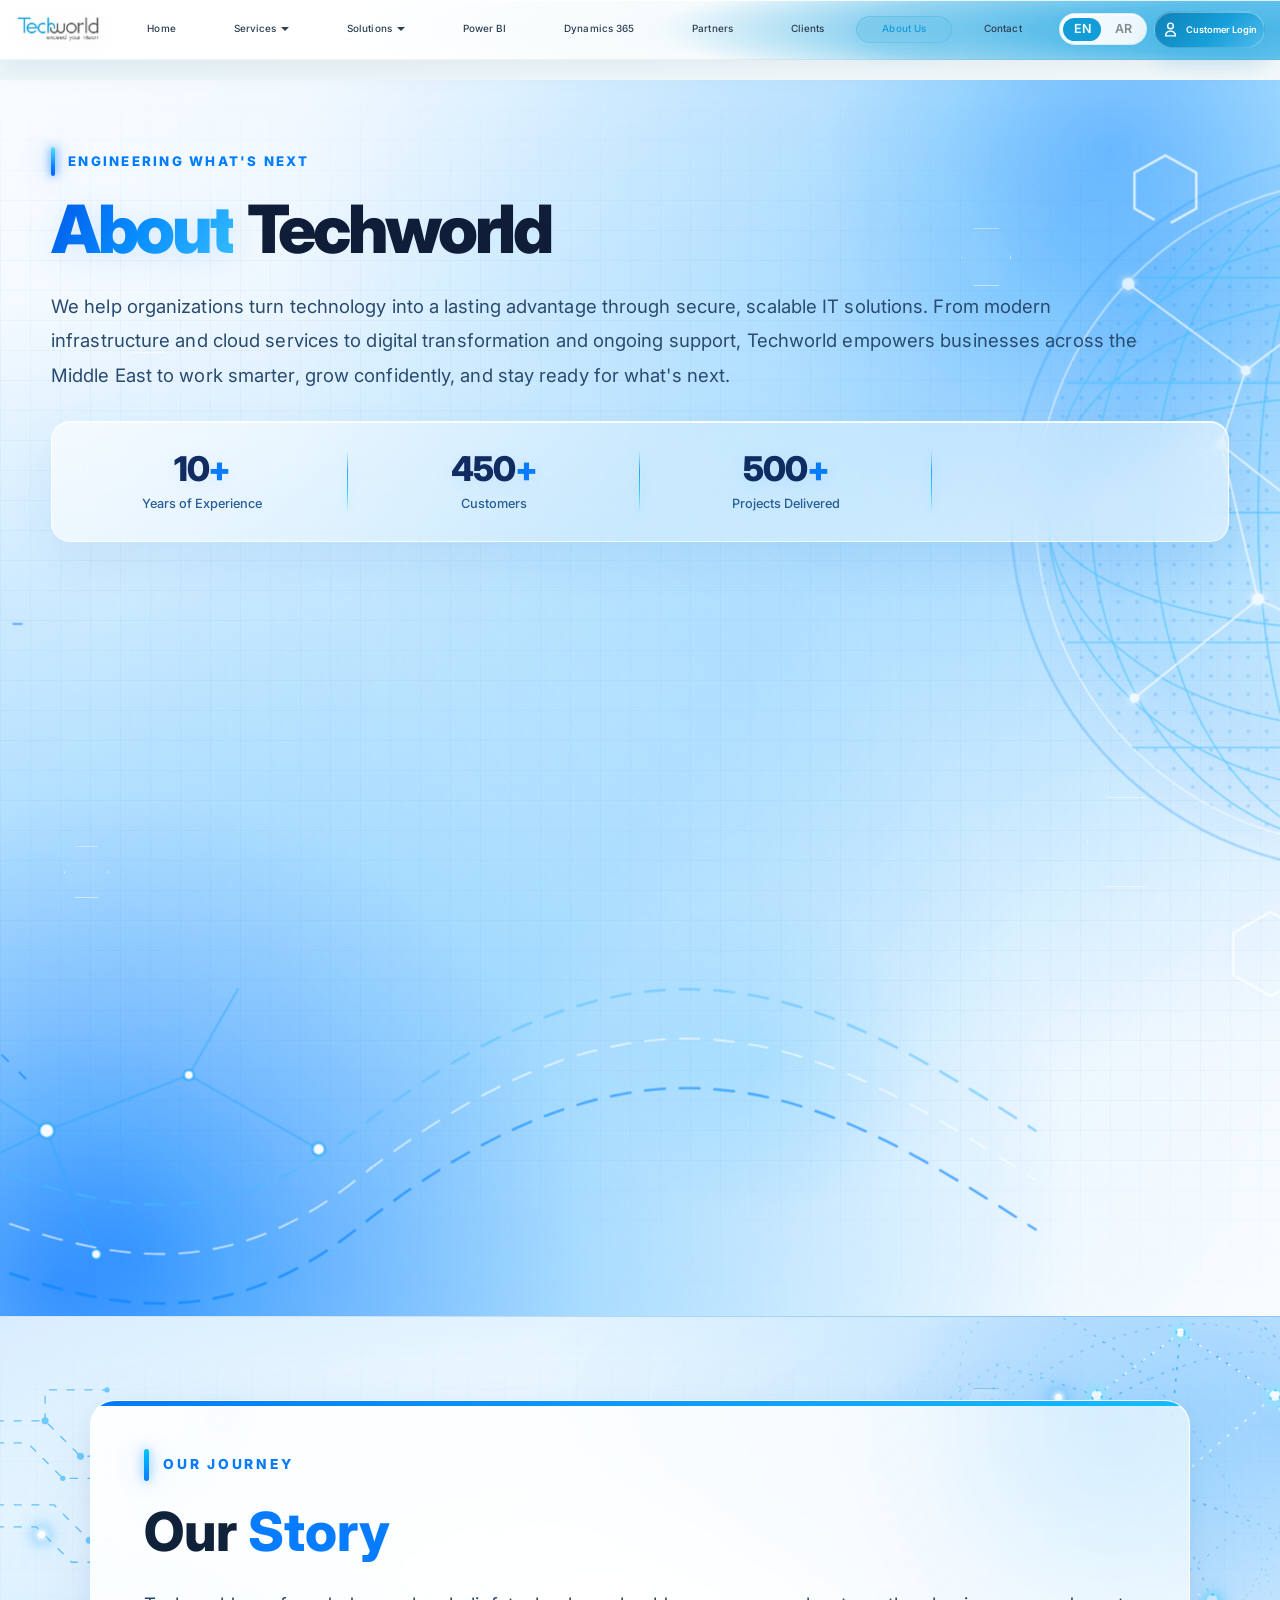
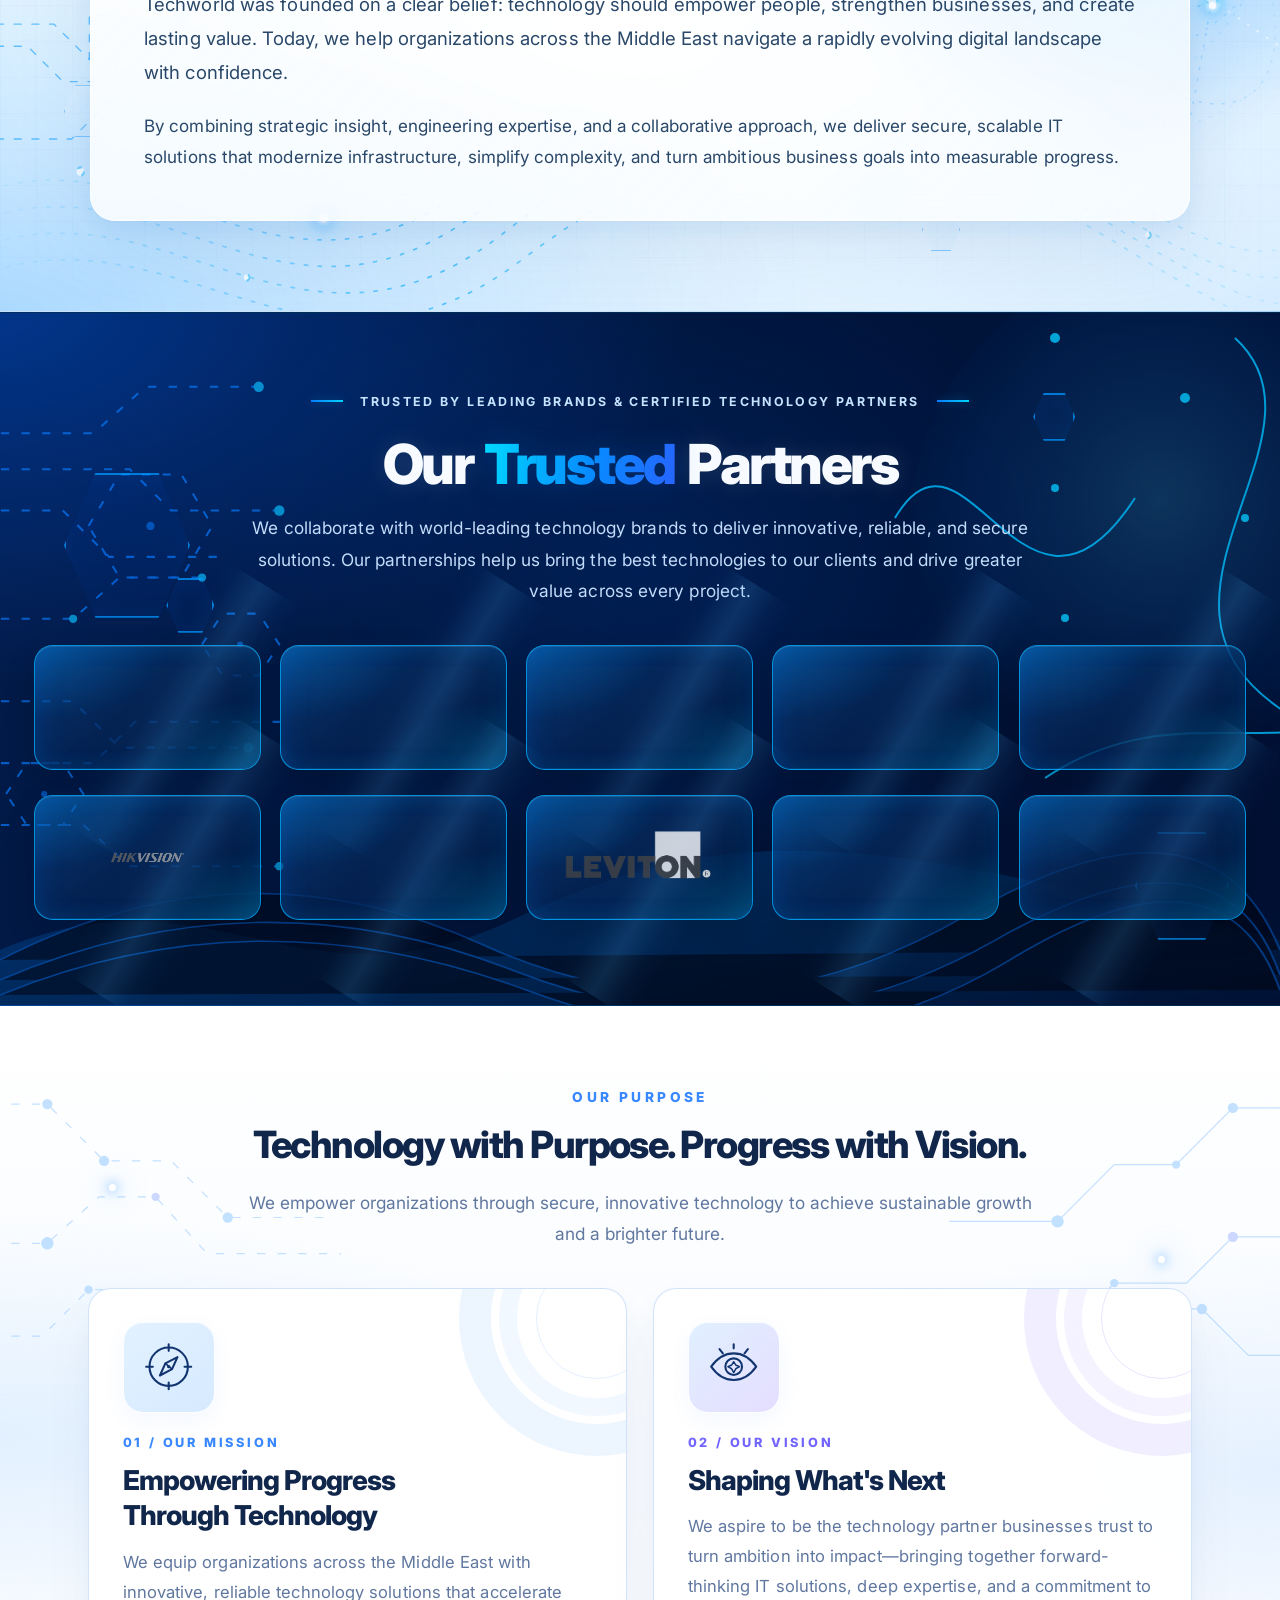
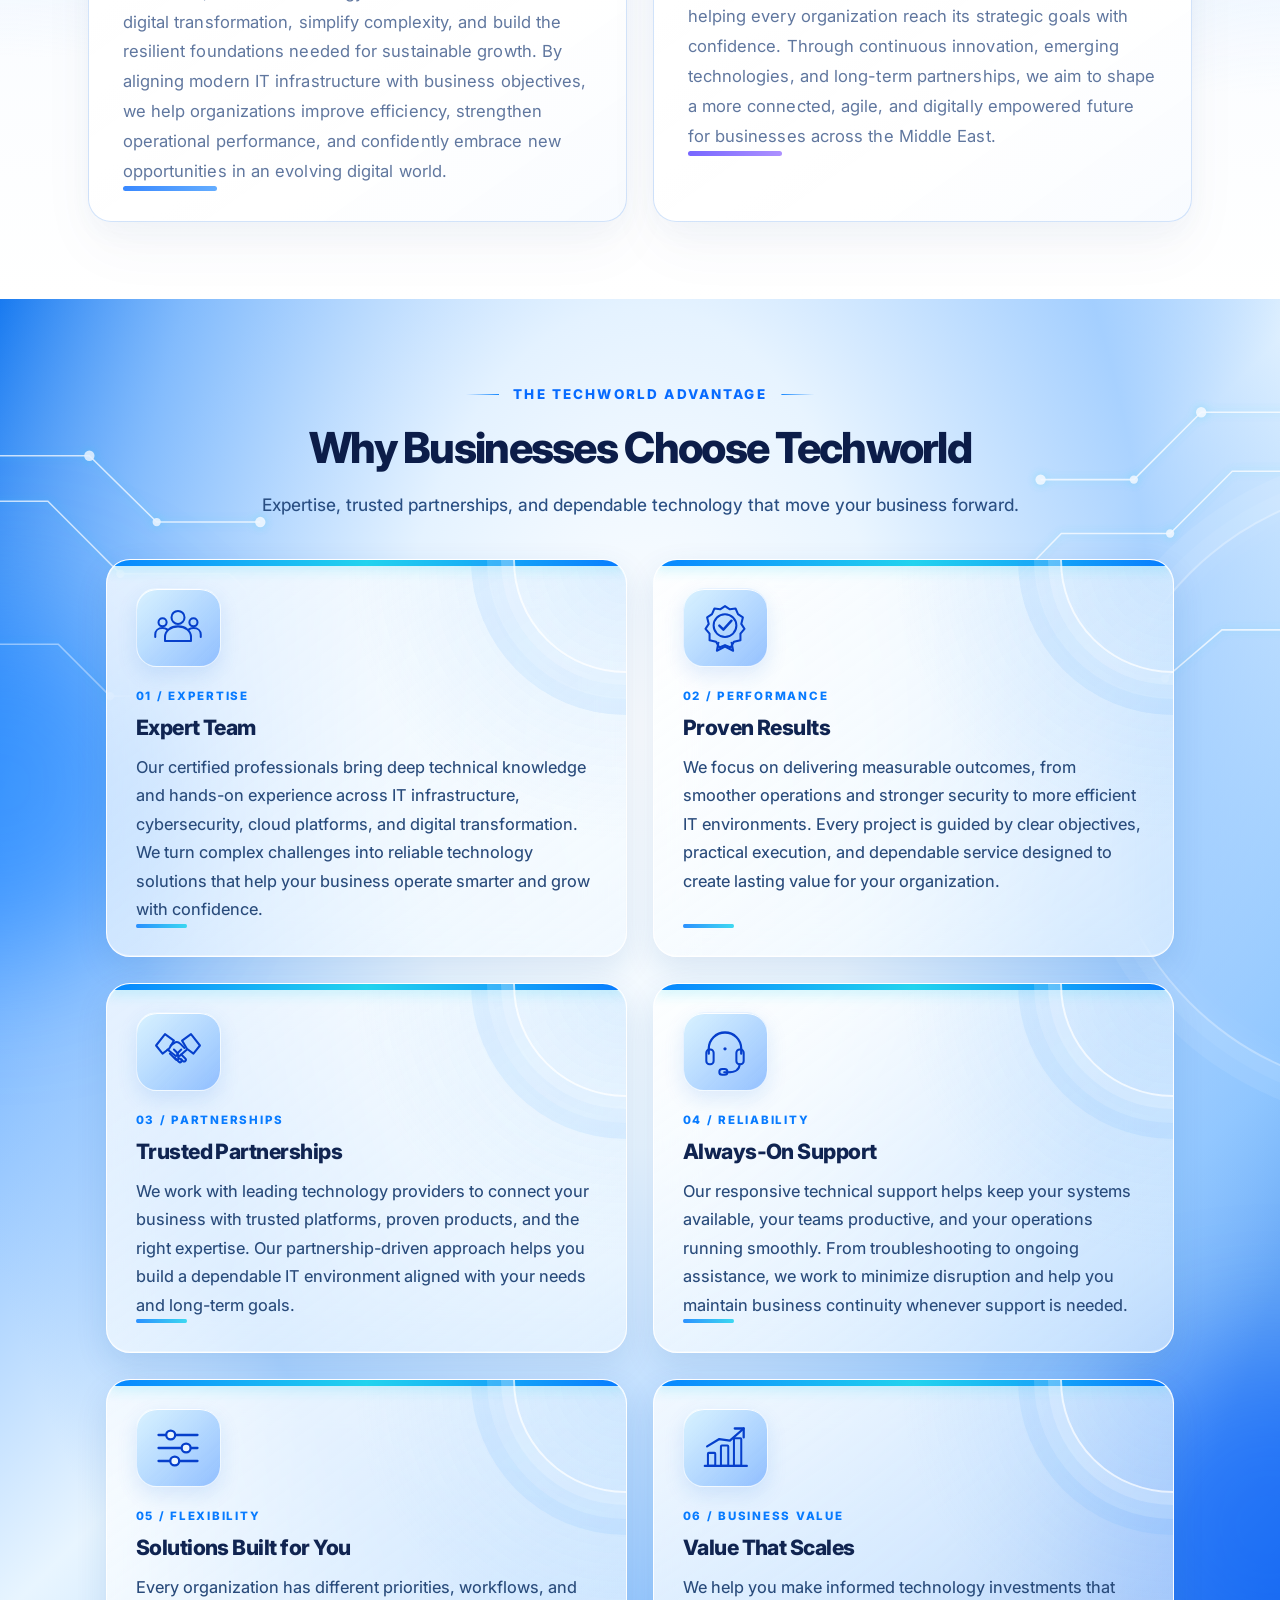
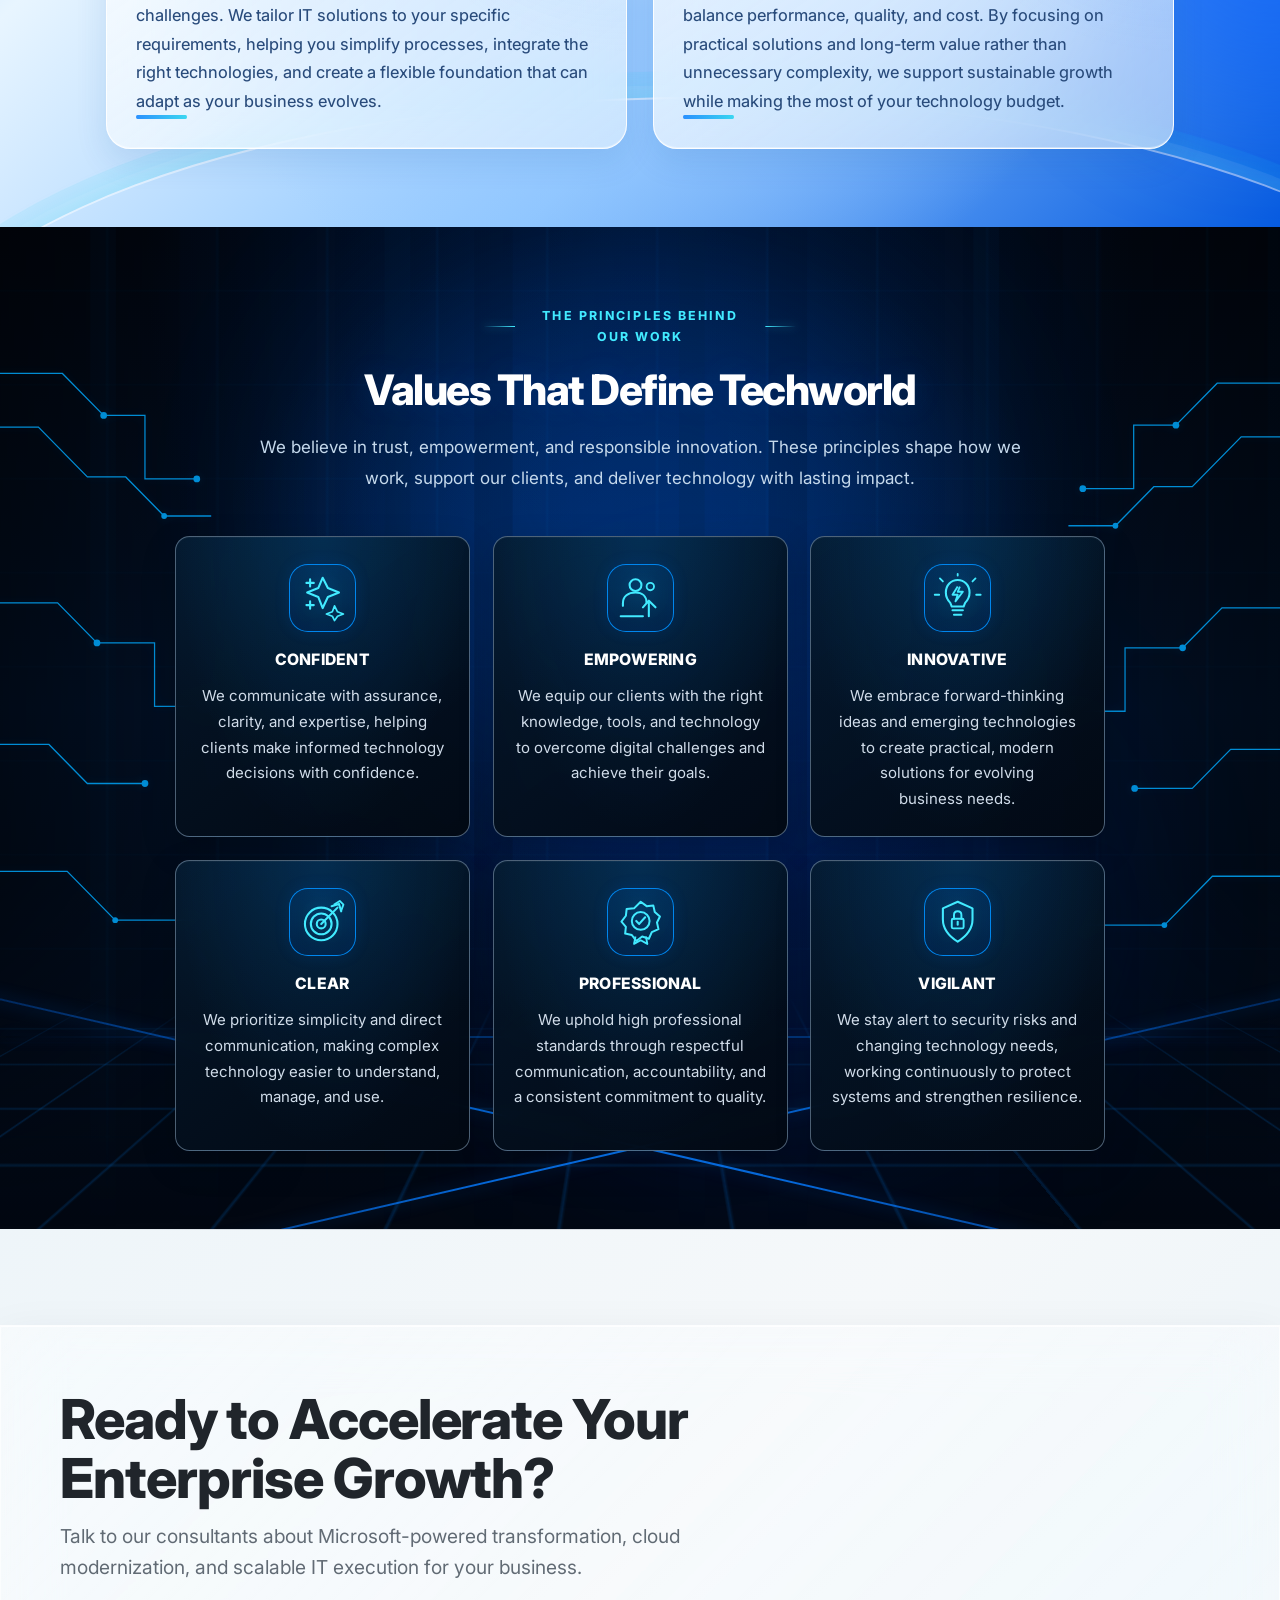
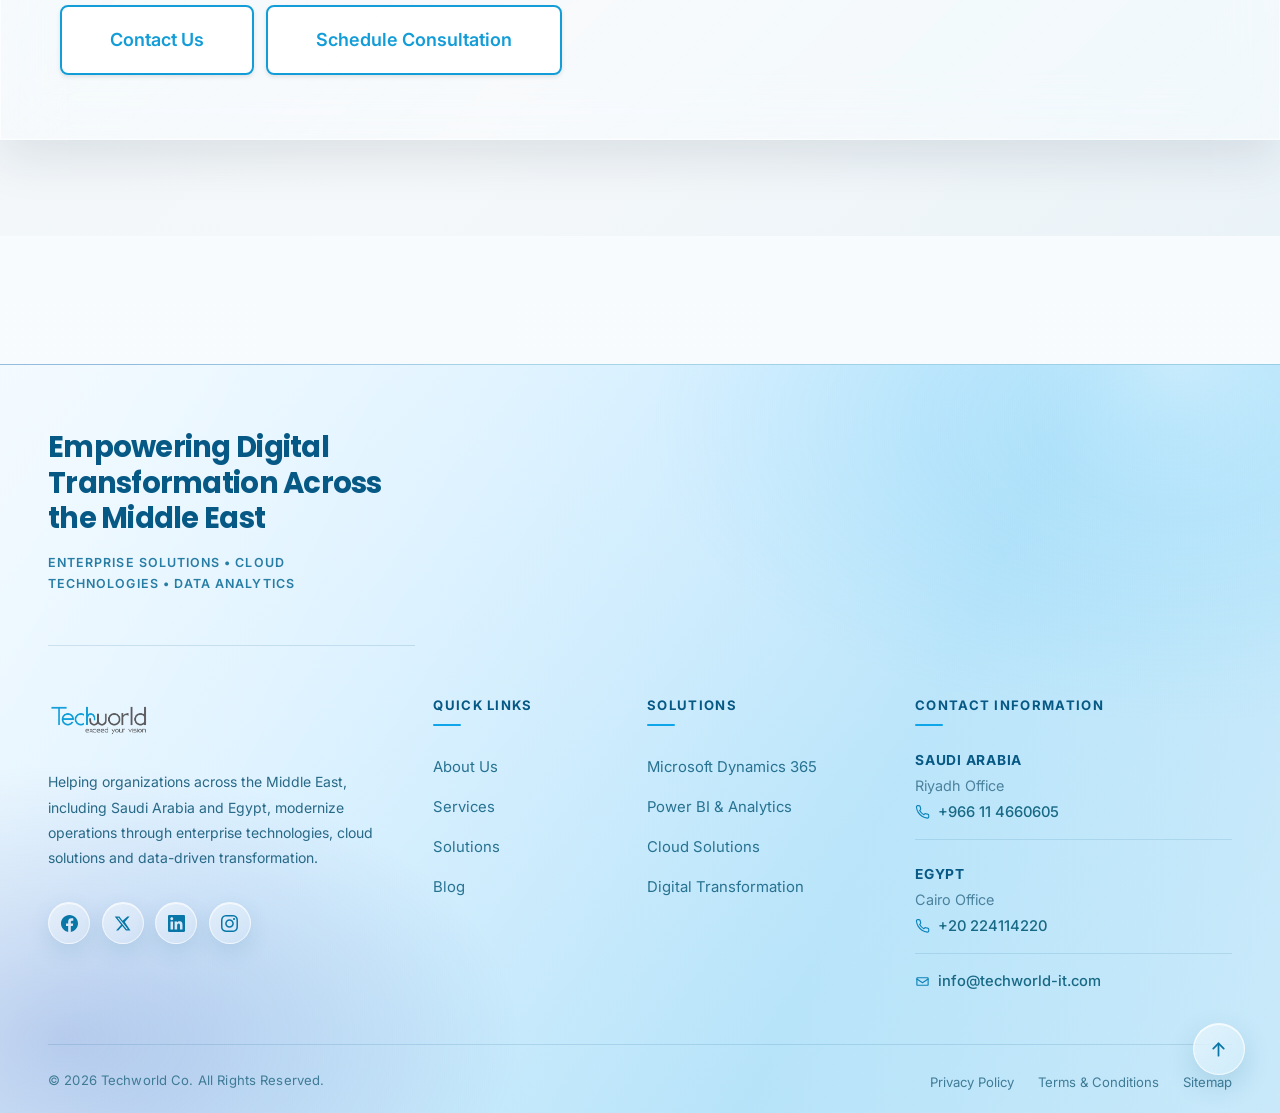
==== commit 48e8fd3d: "Update about page" ====
--- a/about.html
+++ b/about.html
@@ -16,7 +16,7 @@
   Your browser does not support the audio element.
 </audio>
 
-<script>
+<!-- <script>
   (function () {
     const audio = document.getElementById("aboutUsAudio");
 
@@ -73,7 +73,7 @@
       tryPlayAudio();
     }
   })();
-   </script>
+   </script> -->
 
 <body>
   <!-- Header -->
--- a/css/about.css
+++ b/css/about.css
@@ -4412,6 +4412,885 @@
 
         font-size:
             clamp(2.35rem, calc(2rem + 0.9vw), 3rem);
+
+        line-height: 1.16;
+        letter-spacing: -0.04em;
+    }
+
+    .about-mission .about-section-subtitle {
+        max-width: 800px;
+
+        font-size:
+            clamp(1rem, calc(0.92rem + 0.2vw), 1.12rem);
+
+        line-height: 1.8;
+    }
+
+    .about-mission-grid {
+        display: grid;
+
+        grid-template-columns: repeat(2, minmax(0, 1fr));
+
+        width: min(92%, 1200px);
+        max-width: 1200px;
+
+        margin-inline: auto;
+
+        gap:
+            clamp(20px, calc(17px + 0.7vw), 27px);
+
+        align-items: stretch;
+        justify-items: stretch;
+    }
+
+    .about-mission-card {
+        min-width: 0;
+
+        min-height:
+            clamp(440px, calc(405px + 3.5vw), 485px);
+
+        border-radius:
+            clamp(20px, calc(18px + 0.4vw), 24px);
+    }
+
+    .about-card-content {
+        min-height: inherit;
+
+        padding:
+            clamp(27px, calc(24px + 0.6vw), 34px) clamp(25px, calc(22px + 0.9vw), 35px) clamp(25px, calc(22px + 0.5vw), 30px);
+    }
+
+    .about-card-icon {
+        width:
+            clamp(86px, calc(78px + 1.1vw), 104px);
+
+        height:
+            clamp(86px, calc(78px + 1.1vw), 104px);
+
+        margin-bottom:
+            clamp(16px, calc(14px + 0.4vw), 20px);
+
+        border-radius: 20px;
+    }
+
+    .about-card-icon svg {
+        width:
+            clamp(52px, calc(47px + 0.5vw), 62px);
+
+        height:
+            clamp(52px, calc(47px + 0.5vw), 62px);
+    }
+
+    .about-card-label {
+        margin-bottom: 9px;
+
+        font-size:
+            clamp(0.76rem, calc(0.70rem + 0.12vw), 0.84rem);
+
+        letter-spacing: 0.22em;
+    }
+
+    .about-card-title {
+        font-size:
+            clamp(1.55rem, calc(1.35rem + 0.45vw), 1.9rem);
+
+        line-height: 1.3;
+        letter-spacing: -0.035em;
+    }
+
+    .about-mission-card .about-story-text {
+        font-size:
+            clamp(0.98rem, calc(0.92rem + 0.15vw), 1.08rem);
+
+        line-height: 1.8;
+    }
+
+
+
+
+    /* =====================================================
+       5. ABOUT WHY
+    ===================================================== */
+
+    .about-why {
+        padding:
+            clamp(72px, calc(64px + 1.1vw), 88px) 0;
+    }
+
+    .about-why .about-why-head {
+        width: 100%;
+        max-width: 950px;
+
+        margin:
+            0 auto clamp(34px, calc(30px + 0.7vw), 46px);
+    }
+
+    .about-why .about-why-eyebrow {
+        gap:
+            clamp(11px, calc(9px + 0.4vw), 16px);
+
+        margin-bottom:
+            clamp(15px, calc(13px + 0.4vw), 19px);
+
+        font-size:
+            clamp(0.78rem, calc(0.72rem + 0.15vw), 0.88rem);
+
+        letter-spacing: 0.16em;
+    }
+
+    .about-why .about-why-eyebrow::before,
+    .about-why .about-why-eyebrow::after {
+        width:
+            clamp(30px, calc(27px + 0.5vw), 38px);
+    }
+
+    .about-why .about-why-title {
+        font-size:
+            clamp(2.25rem, calc(1.95rem + 0.9vw), 3rem);
+
+        line-height: 1.17;
+        letter-spacing: -0.04em;
+    }
+
+    .about-why .about-why-subtitle {
+        max-width: 820px;
+
+        font-size:
+            clamp(1rem, calc(0.92rem + 0.2vw), 1.12rem);
+
+        line-height: 1.8;
+    }
+
+    .about-why .about-why-grid {
+        display: grid;
+
+        grid-template-columns: repeat(2, minmax(0, 1fr));
+
+        width: min(92%, 1200px);
+        max-width: 1200px;
+
+        margin-inline: auto;
+
+        gap:
+            clamp(20px, calc(17px + 0.7vw), 27px);
+
+        align-items: stretch;
+    }
+
+    .about-why .about-why-card {
+        min-width: 0;
+
+        min-height:
+            clamp(315px, calc(290px + 2vw), 345px);
+
+        padding:
+            clamp(25px, calc(22px + 0.5vw), 30px) clamp(24px, calc(21px + 0.6vw), 31px);
+
+        border-radius:
+            clamp(21px, calc(19px + 0.4vw), 25px);
+    }
+
+    .about-why .about-why-card-art {
+        width:
+            clamp(82px, calc(75px + 0.8vw), 94px);
+
+        height:
+            clamp(76px, calc(70px + 0.7vw), 86px);
+
+        margin-bottom:
+            clamp(17px, calc(15px + 0.4vw), 21px);
+    }
+
+    .about-why .about-why-card-art svg {
+        width: 52px;
+        height: 52px;
+    }
+
+    .about-why .about-why-number {
+        margin-bottom: 8px;
+        font-size: 0.72rem;
+    }
+
+    .about-why .about-why-card h3 {
+        margin-bottom: 11px;
+
+        font-size:
+            clamp(1.2rem, calc(1.08rem + 0.3vw), 1.45rem);
+
+        line-height: 1.32;
+    }
+
+    .about-why .about-why-card p {
+        font-size:
+            clamp(0.96rem, calc(0.90rem + 0.15vw), 1.05rem);
+
+        line-height: 1.75;
+    }
+
+
+
+    /* =====================================================
+       6. ABOUT VALUES
+    ===================================================== */
+
+    .about-values {
+        padding:
+            clamp(72px, calc(64px + 1.1vw), 88px) 0;
+    }
+
+    .about-values-head {
+        width: 100%;
+        max-width: 900px;
+
+        margin:
+            0 auto clamp(38px, calc(32px + 0.8vw), 50px);
+    }
+
+    .about-values-eyebrow {
+        gap:
+            clamp(10px, calc(8px + 0.4vw), 15px);
+
+        margin-bottom:
+            clamp(15px, calc(13px + 0.4vw), 19px);
+
+        font-size:
+            clamp(0.74rem, calc(0.68rem + 0.12vw), 0.82rem);
+
+        letter-spacing: 0.17em;
+    }
+
+    .about-values-eyebrow::before,
+    .about-values-eyebrow::after {
+        flex-basis:
+            clamp(28px, calc(25px + 0.5vw), 35px);
+    }
+
+    .about-values-title {
+        margin-bottom: 17px;
+
+        font-size:
+            clamp(2.25rem, calc(1.95rem + 0.85vw), 2.95rem);
+
+        line-height: 1.18;
+        letter-spacing: -0.035em;
+    }
+
+    .about-values-subtitle {
+        max-width: 800px;
+
+        font-size:
+            clamp(1rem, calc(0.92rem + 0.18vw), 1.1rem);
+
+        line-height: 1.8;
+    }
+
+    .about-values .about-values-grid {
+        display: grid;
+
+        grid-template-columns: repeat(3, minmax(0, 1fr));
+
+        width: min(92%, 1200px);
+        max-width: 1200px;
+
+        margin-inline: auto;
+
+        gap:
+            clamp(18px, calc(15px + 0.6vw), 24px);
+
+        align-items: stretch;
+    }
+
+    .about-values .about-value-card {
+        min-width: 0;
+
+        min-height:
+            clamp(285px, calc(265px + 2vw), 320px);
+
+        padding:
+            clamp(24px, calc(21px + 0.5vw), 29px) clamp(16px, calc(14px + 0.4vw), 21px) clamp(23px, calc(20px + 0.4vw), 27px);
+
+        border-radius:
+            clamp(13px, calc(12px + 0.2vw), 15px);
+    }
+
+    .about-values .about-value-icon {
+        width:
+            clamp(66px, calc(61px + 0.5vw), 73px);
+
+        height:
+            clamp(66px, calc(61px + 0.5vw), 73px);
+
+        margin-bottom:
+            clamp(15px, calc(13px + 0.3vw), 18px);
+    }
+
+    .about-values .about-value-card h3 {
+        font-size:
+            clamp(0.92rem, calc(0.84rem + 0.18vw), 1.02rem);
+
+        line-height: 1.45;
+    }
+
+    .about-values .about-value-card p {
+        font-size:
+            clamp(0.88rem, calc(0.82rem + 0.15vw), 0.98rem);
+
+        line-height: 1.7;
+    }
+
+
+}
+
+
+/* =========================================================
+        MEDIUM LAPTOP → LARGE TABLET
+        1024px → 1280px
+========================================================= */
+
+@media (min-width: 1024px) and (max-width: 1280px) {
+
+    /* =====================================================
+       GLOBAL
+    ===================================================== */
+
+    .about-hero,
+    .about-intro,
+    .about-trustbar,
+    .about-mission,
+    .about-why,
+    .about-values {
+        width: 100%;
+        max-width: 100%;
+        box-sizing: border-box;
+    }
+
+    .about-hero,
+    .about-intro,
+    .about-trustbar,
+    .about-mission,
+    .about-why,
+    .about-values {
+        overflow: hidden;
+    }
+
+
+    /* =====================================================
+       1. ABOUT HERO
+       Content first, video below
+    ===================================================== */
+
+    .about-hero {
+        padding:
+            clamp(58px, calc(48px + 1.5vw), 74px) 0 clamp(64px, calc(56px + 1.5vw), 80px);
+    }
+
+    .about-hero-wrap {
+        display: flex;
+        flex-direction: column;
+        align-items: stretch;
+
+        width: min(92%, 1200px);
+        max-width: 1200px;
+
+        margin-inline: auto;
+
+        gap: clamp(28px, calc(24px + 1vw), 38px);
+    }
+
+    .about-hero-content {
+        width: 100%;
+        min-width: 0;
+    }
+
+    .about-hero-heading {
+        margin-bottom:
+            clamp(14px, calc(12px + 0.4vw), 18px);
+    }
+
+    .about-kicker {
+        min-height: 29px;
+
+        margin-bottom:
+            clamp(13px, calc(11px + 0.4vw), 17px);
+
+        font-size:
+            clamp(0.76rem, calc(0.70rem + 0.16vw), 0.86rem);
+
+        letter-spacing: 0.17em;
+    }
+
+    .about-kicker::before {
+        width: 4px;
+    }
+
+    .about-hero-title {
+        display: flex;
+        flex-wrap: wrap;
+        align-items: baseline;
+
+        gap: 0.20em;
+
+        width: 100%;
+        margin: 0;
+        padding: 0 0 5px;
+
+        font-size:
+            clamp(3.4rem, calc(3rem + 1.45vw), 4.75rem);
+
+        line-height: 1.12;
+        letter-spacing: -0.05em;
+    }
+
+    .about-hero-subtitle {
+        width: 100%;
+        max-width: 1100px;
+
+        margin: 0;
+
+        font-size:
+            clamp(1.05rem, calc(0.96rem + 0.25vw), 1.20rem);
+
+        line-height: 1.85;
+        text-wrap: pretty;
+    }
+
+
+    /* =====================================================
+       HERO STATISTICS
+    ===================================================== */
+
+    .about-hero-stats {
+        width: 100%;
+
+        grid-template-columns: repeat(4, minmax(0, 1fr));
+
+        margin-top:
+            clamp(24px, calc(20px + 0.7vw), 32px);
+
+        padding: 14px 4px;
+
+        border-radius:
+            clamp(17px, calc(15px + 0.3vw), 21px);
+    }
+
+    .about-hero-stat {
+        min-width: 0;
+        min-height:
+            clamp(88px, calc(78px + 1vw), 100px);
+
+        padding:
+            12px clamp(6px, 0.8vw, 12px);
+    }
+
+    .about-hero-stat strong {
+        margin-bottom: 7px;
+
+        font-size:
+            clamp(1.9rem, calc(1.45rem + 0.85vw), 2.45rem);
+
+        line-height: 1.12;
+        letter-spacing: -0.035em;
+    }
+
+    .about-hero-stat>span {
+        font-size:
+            clamp(0.78rem, calc(0.70rem + 0.12vw), 0.88rem);
+
+        line-height: 1.45;
+        overflow-wrap: anywhere;
+    }
+
+    .about-hero-stat:not(:last-child)::after {
+        top: 15%;
+        bottom: 15%;
+    }
+
+
+    /* =====================================================
+       HERO VIDEO
+    ===================================================== */
+
+    .about-hero-visual {
+        width: 100%;
+        max-width: 1200px;
+
+        height: auto;
+        aspect-ratio: 16 / 9;
+        min-height: 0;
+
+        align-self: center;
+
+        border-radius:
+            clamp(19px, calc(17px + 0.4vw), 23px);
+    }
+
+    .about-hero-video {
+        display: block;
+
+        width: 100%;
+        height: 100%;
+
+        object-fit: contain;
+        object-position: center;
+
+        background: #03152f;
+    }
+
+    .about-hero-visual .about-video-corner {
+        width: 36px;
+        height: 36px;
+    }
+
+
+    /* =====================================================
+       HERO BACKGROUND
+    ===================================================== */
+
+    .about-hero-background {
+        inset: 0;
+        overflow: hidden;
+        pointer-events: none;
+    }
+
+    .about-tech-art {
+        width: 100%;
+        height: 100%;
+    }
+
+
+    /* =====================================================
+       RTL — HERO
+    ===================================================== */
+
+    [dir="rtl"] .about-hero {
+        text-align: right;
+    }
+
+    [dir="rtl"] .about-hero-wrap {
+        direction: rtl;
+    }
+
+    [dir="rtl"] .about-hero-heading {
+        direction: rtl;
+    }
+
+    [dir="rtl"] .about-kicker {
+        padding-inline-start: 0;
+        padding-inline-end: 17px;
+        letter-spacing: 0;
+    }
+
+    [dir="rtl"] .about-kicker::before {
+        inset-inline-start: -11px;
+        inset-inline-end: 0;
+    }
+
+    [dir="rtl"] .about-hero-title {
+        direction: rtl;
+        letter-spacing: 0;
+        line-height: 1.3;
+    }
+
+    [dir="rtl"] .about-hero-subtitle {
+        text-align: right;
+        direction: rtl;
+    }
+
+    [dir="rtl"] .about-hero-stat:not(:last-child)::after {
+        right: auto;
+        left: 0;
+    }
+
+    [dir="rtl"] .about-hero-visual {
+        direction: ltr;
+    }
+
+
+    /* =====================================================
+       2. ABOUT INTRO / OUR STORY
+    ===================================================== */
+
+    .about-intro {
+        padding:
+            clamp(76px, calc(68px + 1.2vw), 90px) 0 clamp(82px, calc(74px + 1.2vw), 96px);
+    }
+
+    .about-intro-grid {
+        display: grid;
+        grid-template-columns: minmax(0, 1fr);
+
+        width: min(92%, 1200px);
+        max-width: 1200px;
+
+        margin-inline: auto;
+
+        gap: clamp(26px, calc(22px + 0.8vw), 36px);
+        align-items: center;
+    }
+
+    .about-panel {
+        width: 100%;
+        max-width: 1100px;
+        box-sizing: border-box;
+
+        padding:
+            clamp(38px, calc(32px + 1.2vw), 50px) clamp(38px, calc(30px + 1.8vw), 58px);
+
+        border-radius:
+            clamp(22px, calc(20px + 0.4vw), 27px);
+    }
+
+    .about-panel-kicker {
+        gap: 14px;
+
+        margin-bottom:
+            clamp(17px, calc(15px + 0.4vw), 22px);
+
+        font-size:
+            clamp(0.80rem, calc(0.74rem + 0.15vw), 0.90rem);
+    }
+
+    .about-panel-kicker-line {
+        height: 32px;
+    }
+
+    .about-panel-header {
+        margin-bottom:
+            clamp(19px, calc(17px + 0.5vw), 25px);
+    }
+
+    .Our-title {
+        font-size:
+            clamp(3rem, calc(2.65rem + 0.9vw), 3.7rem);
+
+        line-height: 1.16;
+    }
+
+    .about-story-lead {
+        margin-bottom: 20px;
+
+        font-size:
+            clamp(1.08rem, calc(1rem + 0.2vw), 1.20rem);
+
+        line-height: 1.85;
+    }
+
+    .about-story-text {
+        font-size:
+            clamp(1rem, calc(0.94rem + 0.16vw), 1.10rem);
+
+        line-height: 1.85;
+    }
+
+    [dir="rtl"] .about-panel {
+        text-align: right;
+    }
+
+    [dir="rtl"] .about-panel-header,
+    [dir="rtl"] .about-story-lead,
+    [dir="rtl"] .about-story-text {
+        text-align: right;
+    }
+
+    [dir="rtl"] .about-panel-kicker {
+        letter-spacing: 0;
+    }
+
+
+/* =====================================================
+   3. ABOUT TRUSTBAR — DESKTOP LAYOUT
+   1024px–1280px
+===================================================== */
+
+.about-trustbar {
+    padding:
+        clamp(72px, calc(64px + 1.1vw), 86px) 0 clamp(78px, calc(70px + 1.1vw), 92px);
+}
+
+.about-trustbar-container {
+    width: 100%;
+    max-width: 1560px;
+    box-sizing: border-box;
+    margin: 0 auto;
+
+    padding-inline:
+        clamp(28px, calc(24px + 0.8vw), 38px);
+}
+
+.about-trustbar-header {
+    width: 100%;
+    max-width: 900px;
+
+    margin:
+        0 auto clamp(34px, calc(30px + 0.7vw), 44px);
+}
+
+.about-trustbar-eyebrow {
+    gap:
+        clamp(13px, calc(11px + 0.5vw), 19px);
+
+    margin-bottom:
+        clamp(18px, calc(16px + 0.4vw), 23px);
+}
+
+.about-trustbar-eyebrow p {
+    font-size:
+        clamp(0.74rem, calc(0.68rem + 0.12vw), 0.82rem);
+
+    line-height: 1.7;
+}
+
+.about-trustbar-eyebrow span {
+    flex-basis:
+        clamp(28px, calc(25px + 0.5vw), 36px);
+}
+
+.about-trustbar-title {
+    justify-content: center;
+    flex-wrap: wrap;
+    gap: 0 12px;
+
+    margin-bottom: 17px;
+
+    font-size:
+        clamp(3rem, calc(2.45rem + 1.25vw), 3.9rem);
+
+    line-height: 1.13;
+    letter-spacing: -0.045em;
+}
+
+.about-trustbar-description {
+    width: 100%;
+    max-width: 780px;
+
+    font-size:
+        clamp(1rem, calc(0.92rem + 0.2vw), 1.12rem);
+
+    line-height: 1.8;
+}
+
+
+/* =========================================
+   DESKTOP LOGOS — SHOW TWO ANIMATED ROWS
+========================================= */
+
+.about-trustbar-logos {
+    display: flex !important;
+    flex-direction: column;
+    align-items: center;
+
+    gap: clamp(18px, 2vw, 26px);
+
+    width: 100%;
+    max-width: 1360px;
+
+    margin: 0 auto;
+}
+
+
+/* Each desktop row contains five cards */
+
+.about-trustbar-row {
+    display: grid !important;
+    grid-template-columns: repeat(5, minmax(0, 1fr));
+
+    gap: clamp(15px, 1.5vw, 22px);
+
+    width: 100%;
+    min-width: 0;
+}
+
+
+/* Desktop card appearance */
+
+.about-trustbar-logos .about-trustbar-logo {
+    display: flex;
+    align-items: center;
+    justify-content: center;
+
+    width: 100%;
+    min-width: 0;
+
+    height: clamp(118px, calc(106px + 1.5vw), 136px);
+
+    padding: clamp(15px, calc(13px + 0.4vw), 21px);
+
+    box-sizing: border-box;
+
+    border-radius:
+        clamp(17px, calc(15px + 0.3vw), 21px);
+}
+
+.about-trustbar-logos .about-trustbar-logo img {
+    display: block;
+
+    width: 100%;
+    max-width: clamp(135px, calc(120px + 2.4vw), 170px);
+
+    height: clamp(62px, calc(56px + 0.6vw), 70px);
+
+    object-fit: contain;
+    object-position: center;
+}
+
+
+/* Hide tablet-generated rows on desktop */
+
+.about-trustbar-tablet {
+    display: none !important;
+}
+
+
+/* RTL */
+
+[dir="rtl"] .about-trustbar-title {
+    direction: rtl;
+    letter-spacing: 0;
+    line-height: 1.3;
+}
+
+[dir="rtl"] .about-trustbar-description {
+    direction: rtl;
+    text-align: center;
+}
+
+[dir="rtl"] .about-trustbar-eyebrow {
+    direction: rtl;
+}
+
+
+    /* =====================================================
+       4. ABOUT MISSION & VISION
+    ===================================================== */
+
+    .about-mission {
+        padding:
+            clamp(72px, calc(64px + 1.1vw), 88px) 0;
+    }
+
+    .about-mission .about-section-head {
+        width: 100%;
+        max-width: 900px;
+
+        margin:
+            0 auto clamp(34px, calc(30px + 0.7vw), 44px);
+    }
+
+    .about-mission .about-eyebrow {
+        margin-bottom:
+            clamp(13px, calc(11px + 0.35vw), 17px);
+
+        font-size:
+            clamp(0.82rem, calc(0.76rem + 0.12vw), 0.92rem);
+
+        letter-spacing: 0.25em;
+    }
+
+    .about-mission .about-section-title {
+        max-width: 900px;
+
+        font-size:
+            clamp(2.35rem, calc(1.6rem + 0.9vw), 3rem);
 
         line-height: 1.16;
         letter-spacing: -0.04em;
@@ -6596,6 +7475,7 @@
 
 /*================================================================*/
 
+
 /*=========================================================
                   Responsive Mobile Size
   ========================================================*/
@@ -7609,6 +8489,8 @@
         text-wrap: pretty;
     }
 
+
+
     .about-values .about-values-grid {
         display: grid;
         grid-template-columns: repeat(1, minmax(0, 1fr));
@@ -8631,19 +9513,29 @@
                     ABOUT VALUES
       ===============================================*/
 
-        .about-values-eyebrow {
-            display: inline-flex;
-            align-items: center;
-            justify-content: center;
-            gap: 15px;
-            margin-bottom: 20px;
-            color: var(--values-cyan);
-            font-size: 10px;
-            font-weight: 750;
-            line-height: 1.7;
-            letter-spacing: 0.22em;
-            text-transform: uppercase;
-        }
+    .about-values-eyebrow {
+        width: 400px !important;
+        gap: 15px;
+        margin-bottom: 20px;
+        color: var(--values-cyan);
+        font-size: 8px;
+        font-weight: 750;
+        line-height: 1.7;
+        letter-spacing: 0.22em;
+        text-transform: uppercase;
+    }
+
+    html[dir="rtl"] .about-values-eyebrow {
+        width: 330px !important;
+        gap: 15px;
+        margin-bottom: 20px;
+        color: var(--values-cyan);
+        font-size: 6px;
+        font-weight: 750;
+        line-height: 1.7;
+        letter-spacing: 0.22em;
+        text-transform: uppercase;
+    }
 
     .about-values-title {
         margin: 0 0 19px;
@@ -8694,4 +9586,9717 @@
         transition: transform 0.35s ease, border-color 0.35s ease, box-shadow 0.35s ease, background 0.35s ease;
     }
 
-}+}
+
+
+@media (max-width:430px) {
+
+/* =====================================================
+       1. MAIN HERO
+    ===================================================== */
+
+    .about-hero {
+        position: relative;
+        isolation: isolate;
+        overflow: hidden;
+
+        padding: 34px 0 42px;
+
+        background:
+            radial-gradient(ellipse at 95% 12%,
+                rgba(0, 135, 255, 0.34) 0%,
+                rgba(62, 177, 255, 0.20) 30%,
+                transparent 62%),
+            radial-gradient(ellipse at 5% 95%,
+                rgba(0, 117, 255, 0.46) 0%,
+                rgba(59, 178, 255, 0.24) 34%,
+                transparent 65%),
+            linear-gradient(125deg,
+                #f9fcff 0%,
+                #e8f6ff 38%,
+                #c9e9ff 72%,
+                #e9f6ff 100%);
+    }
+
+    /* =====================================================
+       2. BACKGROUND LAYER
+       FIX: Keep the artwork above the hero background
+    ===================================================== */
+
+    .about-hero-background {
+        position: absolute;
+        inset: 0;
+
+        z-index: 0 !important;
+
+        display: block !important;
+        visibility: visible !important;
+
+        overflow: hidden;
+        pointer-events: none;
+        user-select: none;
+    }
+
+    .about-hero-background::before {
+        content: "";
+
+        position: absolute;
+        inset: 0;
+
+        z-index: 0;
+
+        display: block;
+
+        background-image:
+            linear-gradient(rgba(20, 104, 180, 0.075) 1px,
+                transparent 1px),
+            linear-gradient(90deg,
+                rgba(20, 104, 180, 0.075) 1px,
+                transparent 1px);
+
+        background-size: 24px 24px;
+
+        opacity: 0.8;
+
+        mask-image: linear-gradient(to bottom,
+                transparent 0%,
+                #000 10%,
+                #000 90%,
+                transparent 100%);
+    }
+
+    .about-hero-background::after {
+        content: "";
+
+        position: absolute;
+        inset: 0;
+
+        z-index: 1;
+
+        display: block;
+
+        background:
+            radial-gradient(ellipse at 50% 40%,
+                rgba(255, 255, 255, 0.20),
+                transparent 65%);
+
+        pointer-events: none;
+    }
+
+    /* =====================================================
+       3. GLOW EFFECTS
+    ===================================================== */
+
+    .about-hero-background .about-glow {
+        position: absolute;
+
+        display: block !important;
+        visibility: visible !important;
+
+        pointer-events: none;
+    }
+
+    .about-hero-background .about-glow-one {
+        width: 300px;
+        height: 300px;
+
+        top: -90px;
+
+        left: -100px;
+
+        z-index: 1;
+
+        background: radial-gradient(circle,
+                rgba(0, 124, 255, 0.32),
+                rgba(43, 177, 255, 0.14) 45%,
+                transparent 73%);
+
+        opacity: 1 !important;
+        filter: blur(2px);
+    }
+
+    .about-hero-background .about-glow-two {
+        width: 300px;
+        height: 300px;
+
+        left: -116px;
+        bottom: -80px;
+
+        z-index: 1;
+
+        background: radial-gradient(circle,
+                rgba(0, 111, 255, 0.38),
+                rgba(42, 174, 255, 0.14) 48%,
+                transparent 73%);
+
+        opacity: 1 !important;
+        filter: blur(2px);
+    }
+
+    .about-hero-background .about-glow-three {
+        width: 200px;
+        height: 200px;
+
+        right: -45px;
+        bottom: 25%;
+
+        z-index: 1;
+
+        opacity: 0.9 !important;
+    }
+
+
+
+    .about-hero-background .about-tech-art {
+        position: absolute;
+        inset: 0;
+
+        z-index: 2;
+
+        display: block !important;
+        visibility: visible !important;
+
+        width: 100%;
+        height: 100%;
+
+        overflow: visible;
+
+        opacity: 0.95 !important;
+
+        pointer-events: none;
+        animation: none;
+
+        left: -100px;
+    }
+
+    .about-hero-background .about-digital-globe,
+    .about-hero-background .about-globe-stars,
+    .about-hero-background .about-hexagons,
+    .about-hero-background .about-floating-network,
+    .about-hero-background .about-energy-waves,
+    .about-hero-background .about-circuit {
+        visibility: visible !important;
+    }
+
+    /* =====================================================
+       5. FLOATING HEXAGONS
+    ===================================================== */
+
+    .about-hero-background .about-floating-hex {
+        position: absolute;
+
+        display: block !important;
+        visibility: visible !important;
+
+        z-index: 3;
+
+        background: rgba(255, 255, 255, 0.14);
+
+        border: 1px solid rgba(0, 132, 255, 0.58);
+
+        opacity: 0.9 !important;
+
+        filter:
+            drop-shadow(0 0 5px rgba(0, 133, 255, 0.38));
+    }
+
+    .about-hero-background .about-hex-one {
+        top: 13%;
+        left: 3%;
+
+        width: 34px;
+        height: 40px;
+    }
+
+    .about-hero-background .about-hex-two {
+        top: 48%;
+        left: 2%;
+
+        width: 45px;
+        height: 52px;
+    }
+
+
+    .about-hero-background .about-hex-three {
+        top: 12%;
+        right: 5%;
+        left: auto;
+
+        width: 48px;
+        height: 56px;
+
+        display: block !important;
+        visibility: visible !important;
+
+        opacity: 1 !important;
+
+        background: rgba(255, 255, 255, 0.18);
+
+        border: 1px solid rgba(0, 119, 255, 0.85);
+
+        filter:
+            drop-shadow(0 0 6px rgba(0, 133, 255, 0.48)) drop-shadow(0 0 12px rgba(0, 133, 255, 0.22));
+    }
+
+    .about-hero-background .about-hex-four {
+        right: 3%;
+        bottom: 8%;
+
+        width: 42px;
+        height: 48px;
+    }
+
+    /* =====================================================
+       6. LIGHT STREAKS
+    ===================================================== */
+
+    .about-hero-background .about-light-streak {
+        display: block !important;
+        visibility: visible !important;
+
+        z-index: 3;
+
+        height: 95px;
+
+        opacity: 0.75;
+    }
+
+    .about-hero-background .about-streak-one {
+        top: 13%;
+        left: 23%;
+    }
+
+    .about-hero-background .about-streak-two {
+        right: 10%;
+        bottom: 8%;
+    }
+
+    /* =====================================================
+       7. MAIN CONTENT
+    ===================================================== */
+
+    .about-hero-wrap {
+        position: relative;
+
+        z-index: 4;
+
+        display: flex;
+        flex-direction: column;
+        align-items: stretch;
+
+        width: calc(100% - 44px);
+        max-width: 440px;
+
+        margin-inline: auto;
+
+        gap: 20px;
+    }
+
+    .about-hero-content {
+        position: relative;
+        z-index: 4;
+
+        width: 100%;
+        min-width: 0;
+    }
+
+    .about-hero-heading {
+        margin: 0 0 12px;
+    }
+
+    /* =====================================================
+       8. KICKER
+    ===================================================== */
+
+    .about-kicker {
+        min-height: 26px;
+
+        margin: 0 0 12px;
+        padding-inline-start: 14px;
+
+        font-size: 0.72rem;
+        font-weight: 800;
+
+        letter-spacing: 0.12em;
+        line-height: 1.45;
+    }
+
+    .about-kicker::before {
+        top: 0;
+        bottom: 0;
+
+        width: 4px;
+    }
+
+    /* =====================================================
+       9. TITLE
+    ===================================================== */
+
+    .about-hero-title {
+        display: flex;
+        flex-wrap: wrap;
+
+        align-items: baseline;
+
+        gap: 0.16em;
+
+        margin: 0;
+        padding: 0;
+
+        font-size: clamp(2rem, 7.5vw, 2.5rem);
+        font-weight: 850;
+
+        line-height: 1.15;
+        letter-spacing: -0.05em;
+    }
+
+    .about-title-blue {
+        color: #0878ff;
+    }
+
+    .about-title-dark {
+        color: #101d38;
+    }
+
+    /* =====================================================
+       10. DESCRIPTION
+    ===================================================== */
+
+    .about-hero-subtitle {
+        width: 100%;
+        max-width: 100%;
+
+        margin: 0;
+
+        font-size: 1rem;
+        line-height: 1.8;
+
+        letter-spacing: 0;
+
+        text-wrap: pretty;
+    }
+
+    /* =====================================================
+       11. STATISTICS PANEL
+    ===================================================== */
+
+    .about-hero-stats {
+        position: relative;
+        z-index: 4;
+
+        display: grid;
+
+        grid-template-columns: repeat(4, minmax(0, 1fr));
+
+        align-items: stretch;
+
+        width: 100%;
+        min-width: 0;
+
+        margin-top: 20px;
+        padding: 10px 3px;
+
+        overflow: hidden;
+
+        border-radius: 16px;
+        border: 1px solid rgba(255, 255, 255, 0.88);
+
+        background: linear-gradient(120deg,
+                rgba(255, 255, 255, 0.82),
+                rgba(227, 244, 255, 0.66),
+                rgba(255, 255, 255, 0.78));
+
+        box-shadow:
+            0 12px 30px rgba(22, 105, 186, 0.08),
+            inset 0 1px 0 rgba(255, 255, 255, 0.9);
+
+        -webkit-backdrop-filter: blur(12px);
+        backdrop-filter: blur(12px);
+    }
+
+    .about-hero-stat {
+        position: relative;
+
+        display: flex;
+        flex-direction: column;
+
+        align-items: center;
+        justify-content: center;
+
+        min-width: 0;
+        min-height: 76px;
+
+        padding: 7px 2px;
+
+        text-align: center;
+    }
+
+    .about-hero-stat:not(:last-child)::after {
+        content: "";
+
+        position: absolute;
+
+        top: 15%;
+        bottom: 15%;
+
+        right: 0;
+
+        width: 1px;
+
+        background: linear-gradient(to bottom,
+                transparent,
+                rgba(0, 144, 255, 0.7),
+                rgba(44, 202, 255, 0.85),
+                transparent);
+    }
+
+    .about-hero-stat strong {
+        display: block;
+
+        margin: 0 0 5px;
+
+        font-size: clamp(1rem, 4.3vw, 1.08rem);
+        font-weight: 850;
+
+        line-height: 1.15;
+        letter-spacing: -0.035em;
+
+        white-space: nowrap;
+    }
+
+    .about-hero-stat strong span {
+        color: #087cff;
+    }
+
+    .about-hero-stat>span {
+        font-size: clamp(0.5rem, 2.7vw, 0.4rem);
+        font-weight: 500;
+
+        line-height: 1.4;
+
+        overflow-wrap: anywhere;
+    }
+
+    /* =====================================================
+       12. VIDEO
+    ===================================================== */
+
+    .about-hero-visual {
+        position: relative;
+        isolation: isolate;
+
+        z-index: 4;
+
+        width: 100%;
+        height: auto;
+
+        aspect-ratio: 16 / 9;
+
+        align-self: center;
+
+        overflow: hidden;
+
+        border-radius: 18px;
+        border: 1px solid rgba(0, 119, 255, 0.85);
+
+        background: #03152f;
+
+        box-shadow:
+            0 0 0 1px rgba(42, 183, 255, 0.18),
+            0 0 24px rgba(0, 135, 255, 0.2),
+            0 22px 45px rgba(13, 61, 120, 0.2);
+
+        transform: translateZ(0);
+    }
+
+    .about-hero-visual::before {
+        content: "";
+
+        position: absolute;
+        inset: 0;
+
+        z-index: 3;
+
+        border: 1px solid rgba(121, 223, 255, 0.45);
+        border-radius: inherit;
+
+        pointer-events: none;
+    }
+
+    .about-hero-video {
+        display: block;
+
+        width: 100%;
+        height: 100%;
+
+        object-fit: contain;
+        object-position: center;
+
+        background: #03152f;
+    }
+
+    .about-hero .about-video-toggle,
+    .about-hero .about-hero-note {
+        display: none !important;
+    }
+
+    .about-hero-visual .about-video-corner {
+        position: absolute;
+        z-index: 4;
+
+        width: 25px;
+        height: 25px;
+
+        pointer-events: none;
+    }
+
+    /* =====================================================
+       13. RTL — ARABIC
+    ===================================================== */
+
+    html[dir="rtl"] .about-hero-background .about-tech-art {
+        position: absolute;
+        inset: 0;
+
+        z-index: 2;
+
+        display: block !important;
+        visibility: visible !important;
+
+        width: 100%;
+        height: 100%;
+
+        overflow: visible;
+
+        opacity: 0.95 !important;
+
+        pointer-events: none;
+        animation: none;
+
+        right: 127px;
+    }
+
+    [dir="rtl"] .about-hero {
+        text-align: right;
+    }
+
+    [dir="rtl"] .about-hero-wrap {
+        direction: rtl;
+    }
+
+    [dir="rtl"] .about-hero-heading {
+        direction: rtl;
+    }
+
+    [dir="rtl"] .about-kicker {
+        padding-inline-start: 0;
+        padding-inline-end: 14px;
+
+        letter-spacing: 0;
+    }
+
+    [dir="rtl"] .about-kicker::before {
+        inset-inline-start: -11px;
+        inset-inline-end: 0;
+    }
+
+    [dir="rtl"] .about-hero-title {
+        direction: rtl;
+
+        letter-spacing: 0;
+        line-height: 1.3;
+    }
+
+    [dir="rtl"] .about-hero-subtitle {
+        text-align: right;
+    }
+
+    html[dir="rtl"] .about-hero-stat>span {
+        font-size: clamp(0.4rem, 2.7vw, 0.3rem);
+        font-weight: 500;
+        line-height: 1.4;
+        overflow-wrap: anywhere;
+    }
+
+    [dir="rtl"] .about-hero-stat:not(:last-child)::after {
+        right: auto;
+        left: 0;
+    }
+
+    /*============================================================*/
+
+    /*===========================================================
+                        OUR STORY
+      ==========================================================*/
+
+    .about-panel {
+        position: relative;
+        isolation: isolate;
+        width: 380px;
+        margin: 0 auto;
+        padding: 48px 25px;
+        overflow: hidden;
+        border: 1px solid rgba(255, 255, 255, 0.9);
+        border-radius: 26px;
+        background: linear-gradient(135deg, rgba(255, 255, 255, 0.88), rgba(255, 255, 255, 0.66));
+        box-shadow: 0 28px 75px rgba(33, 111, 186, 0.13), 0 8px 24px rgba(25, 100, 180, 0.07), inset 0 1px 0 rgba(255, 255, 255, 0.95);
+        backdrop-filter: blur(18px);
+        -webkit-backdrop-filter: blur(18px);
+    }
+
+
+    .about-panel-kicker {
+        display: flex;
+        align-items: center;
+        gap: 16px;
+        margin-bottom: 22px;
+        color: #087cff;
+        font-size: 10px;
+        font-weight: 800;
+        letter-spacing: 0.2em;
+        text-transform: uppercase;
+
+    }
+
+    .about-panel-kicker-line {
+        position: relative;
+        display: inline-block;
+        flex: 0 0 5px;
+        width: 4px;
+        height: 28px;
+        overflow: hidden;
+        border-radius: 10px;
+        background: linear-gradient(180deg, #00c6ff, #087cff);
+        box-shadow: 0 0 12px rgba(0, 135, 255, 0.6), 0 0 28px rgba(0, 135, 255, 0.28);
+    }
+
+    .Our-title {
+        margin: 0;
+        color: #10223a;
+        font-size: 1.4rem;
+        font-weight: 800;
+        line-height: 1.15;
+    }
+
+    .about-story-lead {
+        margin: 0 0 22px;
+        max-width: 100%;
+        color: #294768;
+        font-size: 1rem;
+        font-weight: 400;
+        line-height: 1.95;
+        letter-spacing: 0.005em;
+    }
+
+    .about-story-text {
+        position: relative;
+        margin: 0;
+        color: var(--about-text);
+        font-size: 16px;
+        font-weight: 400;
+        line-height: 1.85;
+        overflow-wrap: break-word;
+    }
+
+    /*===================================================
+                          ABOUT TRUSTBAR
+       =================================================*/
+
+
+
+    .about-trustbar-eyebrow {
+        display: flex;
+        align-items: center;
+        justify-content: center;
+        gap: 22px;
+        margin-bottom: 24px;
+    }
+
+    .about-trustbar-eyebrow p {
+        margin: 0;
+        color: #c5e3ff;
+        font-size: 10px;
+        font-weight: 700;
+        letter-spacing: 0.19em;
+        line-height: 1.8;
+        text-transform: uppercase;
+    }
+
+    html[dir="rtl"] .about-trustbar-eyebrow p {
+        font-size: 9px;
+    }
+
+
+    .about-trustbar-title {
+        font-size: clamp(1.6rem, 3.2vw, 2.5rem);
+        gap: 0 12px;
+    }
+
+    .about-trustbar-description {
+        max-width: 700px;
+        font-size: 0.88rem;
+        line-height: 1.8;
+    }
+
+    .about-trustbar-logos {
+        display: none !important;
+    }
+
+    .about-trustbar-tablet {
+        display: flex !important;
+        flex-direction: column;
+        gap: 12px;
+        width: 100%;
+        min-width: 0;
+    }
+
+    .about-trustbar-tablet-row {
+        display: flex;
+        align-items: center;
+        justify-content: center;
+        width: 100%;
+        min-width: 0;
+        grid-template-columns: none;
+    }
+
+    .about-trustbar-tablet-row .about-trustbar-logo {
+        display: flex;
+        align-items: center;
+        justify-content: center;
+        width: 100%;
+        min-width: 0;
+        height: 76px;
+        padding: 12px 18px;
+        box-sizing: border-box;
+        border-radius: 12px;
+    }
+
+    .about-trustbar-tablet-row .about-trustbar-logo img {
+        display: block;
+        width: 100%;
+        height: 100%;
+        max-width: 180px;
+        max-height: 48px;
+        object-fit: contain;
+    }
+
+    /*=======================================================
+                  ABOUT — MISSION & VISION
+      =======================================================*/
+
+    .about-eyebrow {
+        display: inline-block;
+        margin-bottom: 17px;
+        color: var(--about-blue);
+        font-size: 10px;
+        font-weight: 800;
+        letter-spacing: 5px;
+        line-height: 1.5;
+    }
+
+    .about-section-title {
+        max-width: 850px;
+        margin: 0 auto 20px;
+        color: var(--about-navy);
+        font-size: clamp(15px, 1vw, 58px);
+        font-weight: 800;
+        line-height: 1.16;
+        letter-spacing: -0.010cm;
+        text-wrap: balance;
+    }
+
+    .about-section-subtitle {
+        max-width: 760px;
+        margin: 0 auto;
+        color: var(--about-text);
+        font-size: 0.88rem;
+        font-weight: 400;
+        line-height: 1.85;
+    }
+
+    .about-mission-grid {
+        display: grid;
+        grid-template-columns: repeat(1, minmax(0px, 1fr));
+        justify-items: center;
+        align-items: center;
+        gap: 26px;
+    }
+
+    .about-card-content {
+        position: relative;
+        z-index: 2;
+        display: flex;
+        flex-direction: column;
+        align-items: flex-start;
+        padding: 32px 38px 28px;
+    }
+
+    .about-card-icon {
+        position: relative;
+        display: flex;
+        align-items: center;
+        justify-content: center;
+        flex-shrink: 0;
+        width: 56px;
+        height: 56px;
+        margin-bottom: 21px;
+        border: 1px solid rgba(255, 255, 255, 0.9);
+        border-radius: 21px;
+        color: #12356f;
+        box-shadow: inset 0 1px 0 rgba(255, 255, 255, 0.9), 0 8px 20px rgba(57, 136, 255, 0.055);
+    }
+
+    .about-card-icon svg {
+        width: 33.5px;
+        height: 33.5px;
+        overflow: visible;
+    }
+
+    .about-card-label {
+        position: relative;
+        display: inline-block;
+        margin-bottom: 10px;
+        color: var(--about-blue);
+        font-size: 9px;
+        font-weight: 800;
+        letter-spacing: 3.5px;
+        line-height: 1.7;
+    }
+
+    .about-card-title {
+        position: relative;
+        width: 320px;
+        margin: 0 0 14px;
+        color: var(--about-navy);
+        font-size: clamp(16px, 2.1vw, 36px);
+        font-weight: 800;
+        line-height: 1.3;
+        letter-spacing: -0.9px;
+        text-wrap: balance;
+    }
+
+    .about-story-text {
+        position: relative;
+        margin: 0;
+        color: var(--about-text);
+        font-size: 14px;
+        font-weight: 400;
+        line-height: 1.85;
+        overflow-wrap: break-word;
+    }
+
+    /*============================================
+                        ABOUT WHY
+      ============================================*/
+
+    .about-why .about-why-eyebrow {
+        display: inline-flex;
+        align-items: center;
+        justify-content: center;
+        gap: 18px;
+        margin-bottom: 20px;
+        color: #076bff;
+        font-size: 10px;
+        font-weight: 800;
+        letter-spacing: 0.2em;
+        line-height: 1.5;
+    }
+
+    .about-why .about-why-title {
+        max-width: 1100px;
+        margin: 0 auto 16px;
+        color: #0c1d49;
+        font-size: clamp(1.2rem, 3vw, 2.65rem);
+        font-weight: 800;
+        line-height: 1.15;
+        letter-spacing: -0.018cm;
+        text-wrap: balance;
+    }
+
+    .about-why .about-why-subtitle {
+        max-width: 900px;
+        margin: 0 auto;
+        color: #294e82;
+        font-size: clamp(0.88rem, 1.5vw, 1.25rem);
+        line-height: 1.8;
+        font-weight: 450;
+    }
+
+    .about-why .about-why-card-art {
+        position: relative;
+        display: grid;
+        place-items: center;
+        flex: 0 0 auto;
+        width: 73px;
+        height: 66px;
+        margin-bottom: 22px;
+        border: 1px solid rgba(255, 255, 255, 0.72);
+        border-radius: 21px;
+        color: #063fcb;
+        background: linear-gradient(135deg, rgba(216, 242, 255, 0.96), rgba(126, 180, 255, 0.82));
+        box-shadow: 0 8px 20px rgba(24, 109, 226, 0.13), inset 0 1px 0 rgba(255, 255, 255, 0.95);
+        transition: transform 0.4s ease, box-shadow 0.4s ease;
+    }
+
+    .about-why .about-why-card-art svg {
+        display: block;
+        width: 28px;
+        height: 28px;
+        overflow: visible;
+    }
+
+    .about-why .about-why-number {
+        display: block;
+        margin-bottom: 9px;
+        color: #087bff;
+        font-size: 9px;
+        font-weight: 800;
+        line-height: 1.6;
+        letter-spacing: 0.15em;
+    }
+
+    .about-why .about-why-card h3 {
+        margin: 0 0 12px;
+        max-width: 100%;
+        color: #102451;
+        font-size: clamp(1.30rem, 1.6vw, 1.75rem);
+        font-weight: 800;
+        line-height: 1.3;
+        letter-spacing: -0.025em;
+        overflow-wrap: anywhere;
+    }
+
+    .about-why .about-why-card p {
+        margin: 0;
+        width: 100%;
+        color: #294b7b;
+        font-size: 0.88rem;
+        font-weight: 450;
+        line-height: 1.8;
+        overflow-wrap: anywhere;
+    }
+
+    /*================================================
+                    ABOUT VALUES
+      ===============================================*/
+
+    .about-values-eyebrow {
+        width: 400px !important;
+        gap: 15px;
+        margin-bottom: 20px;
+        color: var(--values-cyan);
+        font-size: 8px;
+        font-weight: 750;
+        line-height: 1.7;
+        letter-spacing: 0.22em;
+        text-transform: uppercase;
+    }
+
+    html[dir="rtl"] .about-values-eyebrow {
+        width: 330px !important;
+        gap: 15px;
+        margin-bottom: 20px;
+        color: var(--values-cyan);
+        font-size: 6px;
+        font-weight: 750;
+        line-height: 1.7;
+        letter-spacing: 0.22em;
+        text-transform: uppercase;
+    }
+
+    .about-values-title {
+        margin: 0 0 19px;
+        color: #ffffff;
+        font-size: clamp(1.6rem, 2.1vw, 1.2rem);
+        font-weight: 800;
+        line-height: 1.2;
+        letter-spacing: -0.020em;
+        text-wrap: balance;
+        text-shadow: 0 0 28px rgba(0, 128, 255, 0.15);
+    }
+
+    .about-values-subtitle {
+        width: 384px;
+        margin: 0 auto;
+        color: var(--values-muted);
+        font-size: 0.88rem;
+        font-weight: 400;
+        line-height: 1.9;
+        text-wrap: pretty;
+    }
+
+    .about-values .about-values-grid {
+        display: grid;
+        grid-template-columns: repeat(1, minmax(0, 1fr));
+        gap: 30px 32px;
+        align-items: stretch;
+        justify-items: center;
+    }
+
+    .about-values .about-value-card {
+        position: relative;
+        isolation: isolate;
+        overflow: hidden;
+        display: flex;
+        flex-direction: column;
+        align-items: center;
+        width: 300px;
+        min-height: 275px;
+        padding: 30px 22px 27px;
+        text-align: center;
+        background: radial-gradient(ellipse at 50% 0%, rgba(0, 139, 255, 0.105), transparent 70%), linear-gradient(145deg, rgba(5, 24, 43, 0.92), rgba(2, 9, 19, 0.96));
+        border: 1px solid rgba(180, 215, 245, 0.42);
+        border-radius: 13px;
+        box-shadow: inset 0 1px 0 rgba(255, 255, 255, 0.035), 0 12px 35px rgba(0, 0, 0, 0.18);
+        backdrop-filter: blur(10px);
+        -webkit-backdrop-filter: blur(10px);
+        transition: transform 0.35s ease, border-color 0.35s ease, box-shadow 0.35s ease, background 0.35s ease;
+    }
+
+}
+
+
+@media (max-width:428px) {
+
+/* =====================================================
+       1. MAIN HERO
+    ===================================================== */
+
+    .about-hero {
+        position: relative;
+        isolation: isolate;
+        overflow: hidden;
+
+        padding: 34px 0 42px;
+
+        background:
+            radial-gradient(ellipse at 95% 12%,
+                rgba(0, 135, 255, 0.34) 0%,
+                rgba(62, 177, 255, 0.20) 30%,
+                transparent 62%),
+            radial-gradient(ellipse at 5% 95%,
+                rgba(0, 117, 255, 0.46) 0%,
+                rgba(59, 178, 255, 0.24) 34%,
+                transparent 65%),
+            linear-gradient(125deg,
+                #f9fcff 0%,
+                #e8f6ff 38%,
+                #c9e9ff 72%,
+                #e9f6ff 100%);
+    }
+
+    /* =====================================================
+       2. BACKGROUND LAYER
+       FIX: Keep the artwork above the hero background
+    ===================================================== */
+
+    .about-hero-background {
+        position: absolute;
+        inset: 0;
+
+        z-index: 0 !important;
+
+        display: block !important;
+        visibility: visible !important;
+
+        overflow: hidden;
+        pointer-events: none;
+        user-select: none;
+    }
+
+    .about-hero-background::before {
+        content: "";
+
+        position: absolute;
+        inset: 0;
+
+        z-index: 0;
+
+        display: block;
+
+        background-image:
+            linear-gradient(rgba(20, 104, 180, 0.075) 1px,
+                transparent 1px),
+            linear-gradient(90deg,
+                rgba(20, 104, 180, 0.075) 1px,
+                transparent 1px);
+
+        background-size: 24px 24px;
+
+        opacity: 0.8;
+
+        mask-image: linear-gradient(to bottom,
+                transparent 0%,
+                #000 10%,
+                #000 90%,
+                transparent 100%);
+    }
+
+    .about-hero-background::after {
+        content: "";
+
+        position: absolute;
+        inset: 0;
+
+        z-index: 1;
+
+        display: block;
+
+        background:
+            radial-gradient(ellipse at 50% 40%,
+                rgba(255, 255, 255, 0.20),
+                transparent 65%);
+
+        pointer-events: none;
+    }
+
+    /* =====================================================
+       3. GLOW EFFECTS
+    ===================================================== */
+
+    .about-hero-background .about-glow {
+        position: absolute;
+
+        display: block !important;
+        visibility: visible !important;
+
+        pointer-events: none;
+    }
+
+    .about-hero-background .about-glow-one {
+        width: 300px;
+        height: 300px;
+
+        top: -90px;
+
+        left: -100px;
+
+        z-index: 1;
+
+        background: radial-gradient(circle,
+                rgba(0, 124, 255, 0.32),
+                rgba(43, 177, 255, 0.14) 45%,
+                transparent 73%);
+
+        opacity: 1 !important;
+        filter: blur(2px);
+    }
+
+    .about-hero-background .about-glow-two {
+        width: 300px;
+        height: 300px;
+
+        left: -116px;
+        bottom: -80px;
+
+        z-index: 1;
+
+        background: radial-gradient(circle,
+                rgba(0, 111, 255, 0.38),
+                rgba(42, 174, 255, 0.14) 48%,
+                transparent 73%);
+
+        opacity: 1 !important;
+        filter: blur(2px);
+    }
+
+    .about-hero-background .about-glow-three {
+        width: 200px;
+        height: 200px;
+
+        right: -45px;
+        bottom: 25%;
+
+        z-index: 1;
+
+        opacity: 0.9 !important;
+    }
+
+
+
+    .about-hero-background .about-tech-art {
+        position: absolute;
+        inset: 0;
+
+        z-index: 2;
+
+        display: block !important;
+        visibility: visible !important;
+
+        width: 100%;
+        height: 100%;
+
+        overflow: visible;
+
+        opacity: 0.95 !important;
+
+        pointer-events: none;
+        animation: none;
+
+        left: -100px;
+    }
+
+    .about-hero-background .about-digital-globe,
+    .about-hero-background .about-globe-stars,
+    .about-hero-background .about-hexagons,
+    .about-hero-background .about-floating-network,
+    .about-hero-background .about-energy-waves,
+    .about-hero-background .about-circuit {
+        visibility: visible !important;
+    }
+
+    /* =====================================================
+       5. FLOATING HEXAGONS
+    ===================================================== */
+
+    .about-hero-background .about-floating-hex {
+        position: absolute;
+
+        display: block !important;
+        visibility: visible !important;
+
+        z-index: 3;
+
+        background: rgba(255, 255, 255, 0.14);
+
+        border: 1px solid rgba(0, 132, 255, 0.58);
+
+        opacity: 0.9 !important;
+
+        filter:
+            drop-shadow(0 0 5px rgba(0, 133, 255, 0.38));
+    }
+
+    .about-hero-background .about-hex-one {
+        top: 13%;
+        left: 3%;
+
+        width: 34px;
+        height: 40px;
+    }
+
+    .about-hero-background .about-hex-two {
+        top: 48%;
+        left: 2%;
+
+        width: 45px;
+        height: 52px;
+    }
+
+
+    .about-hero-background .about-hex-three {
+        top: 12%;
+        right: 5%;
+        left: auto;
+
+        width: 48px;
+        height: 56px;
+
+        display: block !important;
+        visibility: visible !important;
+
+        opacity: 1 !important;
+
+        background: rgba(255, 255, 255, 0.18);
+
+        border: 1px solid rgba(0, 119, 255, 0.85);
+
+        filter:
+            drop-shadow(0 0 6px rgba(0, 133, 255, 0.48)) drop-shadow(0 0 12px rgba(0, 133, 255, 0.22));
+    }
+
+    .about-hero-background .about-hex-four {
+        right: 3%;
+        bottom: 8%;
+
+        width: 42px;
+        height: 48px;
+    }
+
+    /* =====================================================
+       6. LIGHT STREAKS
+    ===================================================== */
+
+    .about-hero-background .about-light-streak {
+        display: block !important;
+        visibility: visible !important;
+
+        z-index: 3;
+
+        height: 95px;
+
+        opacity: 0.75;
+    }
+
+    .about-hero-background .about-streak-one {
+        top: 13%;
+        left: 23%;
+    }
+
+    .about-hero-background .about-streak-two {
+        right: 10%;
+        bottom: 8%;
+    }
+
+    /* =====================================================
+       7. MAIN CONTENT
+    ===================================================== */
+
+    .about-hero-wrap {
+        position: relative;
+
+        z-index: 4;
+
+        display: flex;
+        flex-direction: column;
+        align-items: stretch;
+
+        width: calc(100% - 44px);
+        max-width: 440px;
+
+        margin-inline: auto;
+
+        gap: 20px;
+    }
+
+    .about-hero-content {
+        position: relative;
+        z-index: 4;
+
+        width: 100%;
+        min-width: 0;
+    }
+
+    .about-hero-heading {
+        margin: 0 0 12px;
+    }
+
+    /* =====================================================
+       8. KICKER
+    ===================================================== */
+
+    .about-kicker {
+        min-height: 26px;
+
+        margin: 0 0 12px;
+        padding-inline-start: 14px;
+
+        font-size: 0.72rem;
+        font-weight: 800;
+
+        letter-spacing: 0.12em;
+        line-height: 1.45;
+    }
+
+    .about-kicker::before {
+        top: 0;
+        bottom: 0;
+
+        width: 4px;
+    }
+
+    /* =====================================================
+       9. TITLE
+    ===================================================== */
+
+    .about-hero-title {
+        display: flex;
+        flex-wrap: wrap;
+
+        align-items: baseline;
+
+        gap: 0.16em;
+
+        margin: 0;
+        padding: 0;
+
+        font-size: clamp(2rem, 7.5vw, 2.5rem);
+        font-weight: 850;
+
+        line-height: 1.15;
+        letter-spacing: -0.05em;
+    }
+
+    .about-title-blue {
+        color: #0878ff;
+    }
+
+    .about-title-dark {
+        color: #101d38;
+    }
+
+    /* =====================================================
+       10. DESCRIPTION
+    ===================================================== */
+
+    .about-hero-subtitle {
+        width: 100%;
+        max-width: 100%;
+
+        margin: 0;
+
+        font-size: 1rem;
+        line-height: 1.8;
+
+        letter-spacing: 0;
+
+        text-wrap: pretty;
+    }
+
+    /* =====================================================
+       11. STATISTICS PANEL
+    ===================================================== */
+
+    .about-hero-stats {
+        position: relative;
+        z-index: 4;
+
+        display: grid;
+
+        grid-template-columns: repeat(4, minmax(0, 1fr));
+
+        align-items: stretch;
+
+        width: 100%;
+        min-width: 0;
+
+        margin-top: 20px;
+        padding: 10px 3px;
+
+        overflow: hidden;
+
+        border-radius: 16px;
+        border: 1px solid rgba(255, 255, 255, 0.88);
+
+        background: linear-gradient(120deg,
+                rgba(255, 255, 255, 0.82),
+                rgba(227, 244, 255, 0.66),
+                rgba(255, 255, 255, 0.78));
+
+        box-shadow:
+            0 12px 30px rgba(22, 105, 186, 0.08),
+            inset 0 1px 0 rgba(255, 255, 255, 0.9);
+
+        -webkit-backdrop-filter: blur(12px);
+        backdrop-filter: blur(12px);
+    }
+
+    .about-hero-stat {
+        position: relative;
+
+        display: flex;
+        flex-direction: column;
+
+        align-items: center;
+        justify-content: center;
+
+        min-width: 0;
+        min-height: 76px;
+
+        padding: 7px 2px;
+
+        text-align: center;
+    }
+
+    .about-hero-stat:not(:last-child)::after {
+        content: "";
+
+        position: absolute;
+
+        top: 15%;
+        bottom: 15%;
+
+        right: 0;
+
+        width: 1px;
+
+        background: linear-gradient(to bottom,
+                transparent,
+                rgba(0, 144, 255, 0.7),
+                rgba(44, 202, 255, 0.85),
+                transparent);
+    }
+
+    .about-hero-stat strong {
+        display: block;
+
+        margin: 0 0 5px;
+
+        font-size: clamp(1rem, 4.3vw, 1.08rem);
+        font-weight: 850;
+
+        line-height: 1.15;
+        letter-spacing: -0.035em;
+
+        white-space: nowrap;
+    }
+
+    .about-hero-stat strong span {
+        color: #087cff;
+    }
+
+    .about-hero-stat>span {
+        font-size: clamp(0.5rem, 2.7vw, 0.4rem);
+        font-weight: 500;
+
+        line-height: 1.4;
+
+        overflow-wrap: anywhere;
+    }
+
+    /* =====================================================
+       12. VIDEO
+    ===================================================== */
+
+    .about-hero-visual {
+        position: relative;
+        isolation: isolate;
+
+        z-index: 4;
+
+        width: 100%;
+        height: auto;
+
+        aspect-ratio: 16 / 9;
+
+        align-self: center;
+
+        overflow: hidden;
+
+        border-radius: 18px;
+        border: 1px solid rgba(0, 119, 255, 0.85);
+
+        background: #03152f;
+
+        box-shadow:
+            0 0 0 1px rgba(42, 183, 255, 0.18),
+            0 0 24px rgba(0, 135, 255, 0.2),
+            0 22px 45px rgba(13, 61, 120, 0.2);
+
+        transform: translateZ(0);
+    }
+
+    .about-hero-visual::before {
+        content: "";
+
+        position: absolute;
+        inset: 0;
+
+        z-index: 3;
+
+        border: 1px solid rgba(121, 223, 255, 0.45);
+        border-radius: inherit;
+
+        pointer-events: none;
+    }
+
+    .about-hero-video {
+        display: block;
+
+        width: 100%;
+        height: 100%;
+
+        object-fit: contain;
+        object-position: center;
+
+        background: #03152f;
+    }
+
+    .about-hero .about-video-toggle,
+    .about-hero .about-hero-note {
+        display: none !important;
+    }
+
+    .about-hero-visual .about-video-corner {
+        position: absolute;
+        z-index: 4;
+
+        width: 25px;
+        height: 25px;
+
+        pointer-events: none;
+    }
+
+    /* =====================================================
+       13. RTL — ARABIC
+    ===================================================== */
+
+    html[dir="rtl"] .about-hero-background .about-tech-art {
+        position: absolute;
+        inset: 0;
+
+        z-index: 2;
+
+        display: block !important;
+        visibility: visible !important;
+
+        width: 100%;
+        height: 100%;
+
+        overflow: visible;
+
+        opacity: 0.95 !important;
+
+        pointer-events: none;
+        animation: none;
+
+        right: 127px;
+    }
+
+    [dir="rtl"] .about-hero {
+        text-align: right;
+    }
+
+    [dir="rtl"] .about-hero-wrap {
+        direction: rtl;
+    }
+
+    [dir="rtl"] .about-hero-heading {
+        direction: rtl;
+    }
+
+    [dir="rtl"] .about-kicker {
+        padding-inline-start: 0;
+        padding-inline-end: 14px;
+
+        letter-spacing: 0;
+    }
+
+    [dir="rtl"] .about-kicker::before {
+        inset-inline-start: -11px;
+        inset-inline-end: 0;
+    }
+
+    [dir="rtl"] .about-hero-title {
+        direction: rtl;
+
+        letter-spacing: 0;
+        line-height: 1.3;
+    }
+
+    [dir="rtl"] .about-hero-subtitle {
+        text-align: right;
+    }
+
+    html[dir="rtl"] .about-hero-stat>span {
+        font-size: clamp(0.4rem, 2.7vw, 0.3rem);
+        font-weight: 500;
+        line-height: 1.4;
+        overflow-wrap: anywhere;
+    }
+
+    [dir="rtl"] .about-hero-stat:not(:last-child)::after {
+        right: auto;
+        left: 0;
+    }
+
+    /*============================================================*/
+
+    /*===========================================================
+                        OUR STORY
+      ==========================================================*/
+
+    .about-panel {
+        position: relative;
+        isolation: isolate;
+        width: 380px;
+        margin: 0 auto;
+        padding: 48px 25px;
+        overflow: hidden;
+        border: 1px solid rgba(255, 255, 255, 0.9);
+        border-radius: 26px;
+        background: linear-gradient(135deg, rgba(255, 255, 255, 0.88), rgba(255, 255, 255, 0.66));
+        box-shadow: 0 28px 75px rgba(33, 111, 186, 0.13), 0 8px 24px rgba(25, 100, 180, 0.07), inset 0 1px 0 rgba(255, 255, 255, 0.95);
+        backdrop-filter: blur(18px);
+        -webkit-backdrop-filter: blur(18px);
+    }
+
+
+    .about-panel-kicker {
+        display: flex;
+        align-items: center;
+        gap: 16px;
+        margin-bottom: 22px;
+        color: #087cff;
+        font-size: 10px;
+        font-weight: 800;
+        letter-spacing: 0.2em;
+        text-transform: uppercase;
+
+    }
+
+    .about-panel-kicker-line {
+        position: relative;
+        display: inline-block;
+        flex: 0 0 5px;
+        width: 4px;
+        height: 28px;
+        overflow: hidden;
+        border-radius: 10px;
+        background: linear-gradient(180deg, #00c6ff, #087cff);
+        box-shadow: 0 0 12px rgba(0, 135, 255, 0.6), 0 0 28px rgba(0, 135, 255, 0.28);
+    }
+
+    .Our-title {
+        margin: 0;
+        color: #10223a;
+        font-size: 1.4rem;
+        font-weight: 800;
+        line-height: 1.15;
+    }
+
+    .about-story-lead {
+        margin: 0 0 22px;
+        max-width: 100%;
+        color: #294768;
+        font-size: 1rem;
+        font-weight: 400;
+        line-height: 1.95;
+        letter-spacing: 0.005em;
+    }
+
+    .about-story-text {
+        position: relative;
+        margin: 0;
+        color: var(--about-text);
+        font-size: 16px;
+        font-weight: 400;
+        line-height: 1.85;
+        overflow-wrap: break-word;
+    }
+
+    /*===================================================
+                          ABOUT TRUSTBAR
+       =================================================*/
+
+
+
+    .about-trustbar-eyebrow {
+        display: flex;
+        align-items: center;
+        justify-content: center;
+        gap: 22px;
+        margin-bottom: 24px;
+    }
+
+    .about-trustbar-eyebrow p {
+        margin: 0;
+        color: #c5e3ff;
+        font-size: 10px;
+        font-weight: 700;
+        letter-spacing: 0.19em;
+        line-height: 1.8;
+        text-transform: uppercase;
+    }
+
+    html[dir="rtl"] .about-trustbar-eyebrow p {
+        font-size: 9px;
+    }
+
+
+    .about-trustbar-title {
+        font-size: clamp(1.6rem, 3.2vw, 2.5rem);
+        gap: 0 12px;
+    }
+
+    .about-trustbar-description {
+        max-width: 700px;
+        font-size: 0.88rem;
+        line-height: 1.8;
+    }
+
+    .about-trustbar-logos {
+        display: none !important;
+    }
+
+    .about-trustbar-tablet {
+        display: flex !important;
+        flex-direction: column;
+        gap: 12px;
+        width: 100%;
+        min-width: 0;
+    }
+
+    .about-trustbar-tablet-row {
+        display: flex;
+        align-items: center;
+        justify-content: center;
+        width: 100%;
+        min-width: 0;
+        grid-template-columns: none;
+    }
+
+    .about-trustbar-tablet-row .about-trustbar-logo {
+        display: flex;
+        align-items: center;
+        justify-content: center;
+        width: 100%;
+        min-width: 0;
+        height: 76px;
+        padding: 12px 18px;
+        box-sizing: border-box;
+        border-radius: 12px;
+    }
+
+    .about-trustbar-tablet-row .about-trustbar-logo img {
+        display: block;
+        width: 100%;
+        height: 100%;
+        max-width: 180px;
+        max-height: 48px;
+        object-fit: contain;
+    }
+
+    /*=======================================================
+                  ABOUT — MISSION & VISION
+      =======================================================*/
+
+    .about-eyebrow {
+        display: inline-block;
+        margin-bottom: 17px;
+        color: var(--about-blue);
+        font-size: 10px;
+        font-weight: 800;
+        letter-spacing: 5px;
+        line-height: 1.5;
+    }
+
+    .about-section-title {
+        max-width: 850px;
+        margin: 0 auto 20px;
+        color: var(--about-navy);
+        font-size: clamp(15px, 1vw, 58px);
+        font-weight: 800;
+        line-height: 1.16;
+        letter-spacing: -0.010cm;
+        text-wrap: balance;
+    }
+
+    .about-section-subtitle {
+        max-width: 760px;
+        margin: 0 auto;
+        color: var(--about-text);
+        font-size: 0.88rem;
+        font-weight: 400;
+        line-height: 1.85;
+    }
+
+    .about-mission-grid {
+        display: grid;
+        grid-template-columns: repeat(1, minmax(0px, 1fr));
+        justify-items: center;
+        align-items: center;
+        gap: 26px;
+    }
+
+    .about-card-content {
+        position: relative;
+        z-index: 2;
+        display: flex;
+        flex-direction: column;
+        align-items: flex-start;
+        padding: 32px 38px 28px;
+    }
+
+    .about-card-icon {
+        position: relative;
+        display: flex;
+        align-items: center;
+        justify-content: center;
+        flex-shrink: 0;
+        width: 56px;
+        height: 56px;
+        margin-bottom: 21px;
+        border: 1px solid rgba(255, 255, 255, 0.9);
+        border-radius: 21px;
+        color: #12356f;
+        box-shadow: inset 0 1px 0 rgba(255, 255, 255, 0.9), 0 8px 20px rgba(57, 136, 255, 0.055);
+    }
+
+    .about-card-icon svg {
+        width: 33.5px;
+        height: 33.5px;
+        overflow: visible;
+    }
+
+    .about-card-label {
+        position: relative;
+        display: inline-block;
+        margin-bottom: 10px;
+        color: var(--about-blue);
+        font-size: 9px;
+        font-weight: 800;
+        letter-spacing: 3.5px;
+        line-height: 1.7;
+    }
+
+    .about-card-title {
+        position: relative;
+        width: 320px;
+        margin: 0 0 14px;
+        color: var(--about-navy);
+        font-size: clamp(16px, 2.1vw, 36px);
+        font-weight: 800;
+        line-height: 1.3;
+        letter-spacing: -0.9px;
+        text-wrap: balance;
+    }
+
+    .about-story-text {
+        position: relative;
+        margin: 0;
+        color: var(--about-text);
+        font-size: 14px;
+        font-weight: 400;
+        line-height: 1.85;
+        overflow-wrap: break-word;
+    }
+
+    /*============================================
+                        ABOUT WHY
+      ============================================*/
+
+    .about-why .about-why-eyebrow {
+        display: inline-flex;
+        align-items: center;
+        justify-content: center;
+        gap: 18px;
+        margin-bottom: 20px;
+        color: #076bff;
+        font-size: 10px;
+        font-weight: 800;
+        letter-spacing: 0.2em;
+        line-height: 1.5;
+    }
+
+    .about-why .about-why-title {
+        max-width: 1100px;
+        margin: 0 auto 16px;
+        color: #0c1d49;
+        font-size: clamp(1.2rem, 3vw, 2.65rem);
+        font-weight: 800;
+        line-height: 1.15;
+        letter-spacing: -0.018cm;
+        text-wrap: balance;
+    }
+
+    .about-why .about-why-subtitle {
+        max-width: 900px;
+        margin: 0 auto;
+        color: #294e82;
+        font-size: clamp(0.88rem, 1.5vw, 1.25rem);
+        line-height: 1.8;
+        font-weight: 450;
+    }
+
+    .about-why .about-why-card-art {
+        position: relative;
+        display: grid;
+        place-items: center;
+        flex: 0 0 auto;
+        width: 73px;
+        height: 66px;
+        margin-bottom: 22px;
+        border: 1px solid rgba(255, 255, 255, 0.72);
+        border-radius: 21px;
+        color: #063fcb;
+        background: linear-gradient(135deg, rgba(216, 242, 255, 0.96), rgba(126, 180, 255, 0.82));
+        box-shadow: 0 8px 20px rgba(24, 109, 226, 0.13), inset 0 1px 0 rgba(255, 255, 255, 0.95);
+        transition: transform 0.4s ease, box-shadow 0.4s ease;
+    }
+
+    .about-why .about-why-card-art svg {
+        display: block;
+        width: 28px;
+        height: 28px;
+        overflow: visible;
+    }
+
+    .about-why .about-why-number {
+        display: block;
+        margin-bottom: 9px;
+        color: #087bff;
+        font-size: 9px;
+        font-weight: 800;
+        line-height: 1.6;
+        letter-spacing: 0.15em;
+    }
+
+    .about-why .about-why-card h3 {
+        margin: 0 0 12px;
+        max-width: 100%;
+        color: #102451;
+        font-size: clamp(1.30rem, 1.6vw, 1.75rem);
+        font-weight: 800;
+        line-height: 1.3;
+        letter-spacing: -0.025em;
+        overflow-wrap: anywhere;
+    }
+
+    .about-why .about-why-card p {
+        margin: 0;
+        width: 100%;
+        color: #294b7b;
+        font-size: 0.88rem;
+        font-weight: 450;
+        line-height: 1.8;
+        overflow-wrap: anywhere;
+    }
+
+    /*================================================
+                    ABOUT VALUES
+      ===============================================*/
+
+    .about-values-eyebrow {
+        width: 400px !important;
+        gap: 15px;
+        margin-bottom: 20px;
+        color: var(--values-cyan);
+        font-size: 8px;
+        font-weight: 750;
+        line-height: 1.7;
+        letter-spacing: 0.22em;
+        text-transform: uppercase;
+    }
+
+    html[dir="rtl"] .about-values-eyebrow {
+        width: 330px !important;
+        gap: 15px;
+        margin-bottom: 20px;
+        color: var(--values-cyan);
+        font-size: 6px;
+        font-weight: 750;
+        line-height: 1.7;
+        letter-spacing: 0.22em;
+        text-transform: uppercase;
+    }
+
+    .about-values-title {
+        margin: 0 0 19px;
+        color: #ffffff;
+        font-size: clamp(1.6rem, 2.1vw, 1.2rem);
+        font-weight: 800;
+        line-height: 1.2;
+        letter-spacing: -0.020em;
+        text-wrap: balance;
+        text-shadow: 0 0 28px rgba(0, 128, 255, 0.15);
+    }
+
+    .about-values-subtitle {
+        width: 384px;
+        margin: 0 auto;
+        color: var(--values-muted);
+        font-size: 0.88rem;
+        font-weight: 400;
+        line-height: 1.9;
+        text-wrap: pretty;
+    }
+
+    .about-values .about-values-grid {
+        display: grid;
+        grid-template-columns: repeat(1, minmax(0, 1fr));
+        gap: 30px 32px;
+        align-items: stretch;
+        justify-items: center;
+    }
+
+    .about-values .about-value-card {
+        position: relative;
+        isolation: isolate;
+        overflow: hidden;
+        display: flex;
+        flex-direction: column;
+        align-items: center;
+        width: 300px;
+        min-height: 275px;
+        padding: 30px 22px 27px;
+        text-align: center;
+        background: radial-gradient(ellipse at 50% 0%, rgba(0, 139, 255, 0.105), transparent 70%), linear-gradient(145deg, rgba(5, 24, 43, 0.92), rgba(2, 9, 19, 0.96));
+        border: 1px solid rgba(180, 215, 245, 0.42);
+        border-radius: 13px;
+        box-shadow: inset 0 1px 0 rgba(255, 255, 255, 0.035), 0 12px 35px rgba(0, 0, 0, 0.18);
+        backdrop-filter: blur(10px);
+        -webkit-backdrop-filter: blur(10px);
+        transition: transform 0.35s ease, border-color 0.35s ease, box-shadow 0.35s ease, background 0.35s ease;
+    }
+
+}
+
+
+@media (max-width:414px) {
+
+/* =====================================================
+       1. MAIN HERO
+    ===================================================== */
+
+    .about-hero {
+        position: relative;
+        isolation: isolate;
+        overflow: hidden;
+
+        padding: 34px 0 42px;
+
+        background:
+            radial-gradient(ellipse at 95% 12%,
+                rgba(0, 135, 255, 0.34) 0%,
+                rgba(62, 177, 255, 0.20) 30%,
+                transparent 62%),
+            radial-gradient(ellipse at 5% 95%,
+                rgba(0, 117, 255, 0.46) 0%,
+                rgba(59, 178, 255, 0.24) 34%,
+                transparent 65%),
+            linear-gradient(125deg,
+                #f9fcff 0%,
+                #e8f6ff 38%,
+                #c9e9ff 72%,
+                #e9f6ff 100%);
+    }
+
+    /* =====================================================
+       2. BACKGROUND LAYER
+       FIX: Keep the artwork above the hero background
+    ===================================================== */
+
+    .about-hero-background {
+        position: absolute;
+        inset: 0;
+
+        z-index: 0 !important;
+
+        display: block !important;
+        visibility: visible !important;
+
+        overflow: hidden;
+        pointer-events: none;
+        user-select: none;
+    }
+
+    .about-hero-background::before {
+        content: "";
+
+        position: absolute;
+        inset: 0;
+
+        z-index: 0;
+
+        display: block;
+
+        background-image:
+            linear-gradient(rgba(20, 104, 180, 0.075) 1px,
+                transparent 1px),
+            linear-gradient(90deg,
+                rgba(20, 104, 180, 0.075) 1px,
+                transparent 1px);
+
+        background-size: 24px 24px;
+
+        opacity: 0.8;
+
+        mask-image: linear-gradient(to bottom,
+                transparent 0%,
+                #000 10%,
+                #000 90%,
+                transparent 100%);
+    }
+
+    .about-hero-background::after {
+        content: "";
+
+        position: absolute;
+        inset: 0;
+
+        z-index: 1;
+
+        display: block;
+
+        background:
+            radial-gradient(ellipse at 50% 40%,
+                rgba(255, 255, 255, 0.20),
+                transparent 65%);
+
+        pointer-events: none;
+    }
+
+    /* =====================================================
+       3. GLOW EFFECTS
+    ===================================================== */
+
+    .about-hero-background .about-glow {
+        position: absolute;
+
+        display: block !important;
+        visibility: visible !important;
+
+        pointer-events: none;
+    }
+
+    .about-hero-background .about-glow-one {
+        width: 300px;
+        height: 300px;
+
+        top: -90px;
+
+        left: -100px;
+
+        z-index: 1;
+
+        background: radial-gradient(circle,
+                rgba(0, 124, 255, 0.32),
+                rgba(43, 177, 255, 0.14) 45%,
+                transparent 73%);
+
+        opacity: 1 !important;
+        filter: blur(2px);
+    }
+
+    .about-hero-background .about-glow-two {
+        width: 300px;
+        height: 300px;
+
+        left: -116px;
+        bottom: -80px;
+
+        z-index: 1;
+
+        background: radial-gradient(circle,
+                rgba(0, 111, 255, 0.38),
+                rgba(42, 174, 255, 0.14) 48%,
+                transparent 73%);
+
+        opacity: 1 !important;
+        filter: blur(2px);
+    }
+
+    .about-hero-background .about-glow-three {
+        width: 200px;
+        height: 200px;
+
+        right: -45px;
+        bottom: 25%;
+
+        z-index: 1;
+
+        opacity: 0.9 !important;
+    }
+
+
+
+    .about-hero-background .about-tech-art {
+        position: absolute;
+        inset: 0;
+
+        z-index: 2;
+
+        display: block !important;
+        visibility: visible !important;
+
+        width: 100%;
+        height: 100%;
+
+        overflow: visible;
+
+        opacity: 0.95 !important;
+
+        pointer-events: none;
+        animation: none;
+
+        left: -100px;
+    }
+
+    .about-hero-background .about-digital-globe,
+    .about-hero-background .about-globe-stars,
+    .about-hero-background .about-hexagons,
+    .about-hero-background .about-floating-network,
+    .about-hero-background .about-energy-waves,
+    .about-hero-background .about-circuit {
+        visibility: visible !important;
+    }
+
+    /* =====================================================
+       5. FLOATING HEXAGONS
+    ===================================================== */
+
+    .about-hero-background .about-floating-hex {
+        position: absolute;
+
+        display: block !important;
+        visibility: visible !important;
+
+        z-index: 3;
+
+        background: rgba(255, 255, 255, 0.14);
+
+        border: 1px solid rgba(0, 132, 255, 0.58);
+
+        opacity: 0.9 !important;
+
+        filter:
+            drop-shadow(0 0 5px rgba(0, 133, 255, 0.38));
+    }
+
+    .about-hero-background .about-hex-one {
+        top: 13%;
+        left: 3%;
+
+        width: 34px;
+        height: 40px;
+    }
+
+    .about-hero-background .about-hex-two {
+        top: 48%;
+        left: 2%;
+
+        width: 45px;
+        height: 52px;
+    }
+
+
+    .about-hero-background .about-hex-three {
+        top: 12%;
+        right: 5%;
+        left: auto;
+
+        width: 48px;
+        height: 56px;
+
+        display: block !important;
+        visibility: visible !important;
+
+        opacity: 1 !important;
+
+        background: rgba(255, 255, 255, 0.18);
+
+        border: 1px solid rgba(0, 119, 255, 0.85);
+
+        filter:
+            drop-shadow(0 0 6px rgba(0, 133, 255, 0.48)) drop-shadow(0 0 12px rgba(0, 133, 255, 0.22));
+    }
+
+    .about-hero-background .about-hex-four {
+        right: 3%;
+        bottom: 8%;
+
+        width: 42px;
+        height: 48px;
+    }
+
+    /* =====================================================
+       6. LIGHT STREAKS
+    ===================================================== */
+
+    .about-hero-background .about-light-streak {
+        display: block !important;
+        visibility: visible !important;
+
+        z-index: 3;
+
+        height: 95px;
+
+        opacity: 0.75;
+    }
+
+    .about-hero-background .about-streak-one {
+        top: 13%;
+        left: 23%;
+    }
+
+    .about-hero-background .about-streak-two {
+        right: 10%;
+        bottom: 8%;
+    }
+
+    /* =====================================================
+       7. MAIN CONTENT
+    ===================================================== */
+
+    .about-hero-wrap {
+        position: relative;
+
+        z-index: 4;
+
+        display: flex;
+        flex-direction: column;
+        align-items: stretch;
+
+        width: calc(100% - 44px);
+        max-width: 440px;
+
+        margin-inline: auto;
+
+        gap: 20px;
+    }
+
+    .about-hero-content {
+        position: relative;
+        z-index: 4;
+
+        width: 100%;
+        min-width: 0;
+    }
+
+    .about-hero-heading {
+        margin: 0 0 12px;
+    }
+
+    /* =====================================================
+       8. KICKER
+    ===================================================== */
+
+    .about-kicker {
+        min-height: 26px;
+
+        margin: 0 0 12px;
+        padding-inline-start: 14px;
+
+        font-size: 0.72rem;
+        font-weight: 800;
+
+        letter-spacing: 0.12em;
+        line-height: 1.45;
+    }
+
+    .about-kicker::before {
+        top: 0;
+        bottom: 0;
+
+        width: 4px;
+    }
+
+    /* =====================================================
+       9. TITLE
+    ===================================================== */
+
+    .about-hero-title {
+        display: flex;
+        flex-wrap: wrap;
+
+        align-items: baseline;
+
+        gap: 0.16em;
+
+        margin: 0;
+        padding: 0;
+
+        font-size: clamp(2rem, 7.5vw, 2.5rem);
+        font-weight: 850;
+
+        line-height: 1.15;
+        letter-spacing: -0.05em;
+    }
+
+    .about-title-blue {
+        color: #0878ff;
+    }
+
+    .about-title-dark {
+        color: #101d38;
+    }
+
+    /* =====================================================
+       10. DESCRIPTION
+    ===================================================== */
+
+    .about-hero-subtitle {
+        width: 100%;
+        max-width: 100%;
+
+        margin: 0;
+
+        font-size: 1rem;
+        line-height: 1.8;
+
+        letter-spacing: 0;
+
+        text-wrap: pretty;
+    }
+
+    /* =====================================================
+       11. STATISTICS PANEL
+    ===================================================== */
+
+    .about-hero-stats {
+        position: relative;
+        z-index: 4;
+
+        display: grid;
+
+        grid-template-columns: repeat(4, minmax(0, 1fr));
+
+        align-items: stretch;
+
+        width: 100%;
+        min-width: 0;
+
+        margin-top: 20px;
+        padding: 10px 3px;
+
+        overflow: hidden;
+
+        border-radius: 16px;
+        border: 1px solid rgba(255, 255, 255, 0.88);
+
+        background: linear-gradient(120deg,
+                rgba(255, 255, 255, 0.82),
+                rgba(227, 244, 255, 0.66),
+                rgba(255, 255, 255, 0.78));
+
+        box-shadow:
+            0 12px 30px rgba(22, 105, 186, 0.08),
+            inset 0 1px 0 rgba(255, 255, 255, 0.9);
+
+        -webkit-backdrop-filter: blur(12px);
+        backdrop-filter: blur(12px);
+    }
+
+    .about-hero-stat {
+        position: relative;
+
+        display: flex;
+        flex-direction: column;
+
+        align-items: center;
+        justify-content: center;
+
+        min-width: 0;
+        min-height: 76px;
+
+        padding: 7px 2px;
+
+        text-align: center;
+    }
+
+    .about-hero-stat:not(:last-child)::after {
+        content: "";
+
+        position: absolute;
+
+        top: 15%;
+        bottom: 15%;
+
+        right: 0;
+
+        width: 1px;
+
+        background: linear-gradient(to bottom,
+                transparent,
+                rgba(0, 144, 255, 0.7),
+                rgba(44, 202, 255, 0.85),
+                transparent);
+    }
+
+    .about-hero-stat strong {
+        display: block;
+
+        margin: 0 0 5px;
+
+        font-size: clamp(1rem, 4.3vw, 1.08rem);
+        font-weight: 850;
+
+        line-height: 1.15;
+        letter-spacing: -0.035em;
+
+        white-space: nowrap;
+    }
+
+    .about-hero-stat strong span {
+        color: #087cff;
+    }
+
+    .about-hero-stat>span {
+        font-size: clamp(0.5rem, 2.7vw, 0.4rem);
+        font-weight: 500;
+
+        line-height: 1.4;
+
+        overflow-wrap: anywhere;
+    }
+
+    /* =====================================================
+       12. VIDEO
+    ===================================================== */
+
+    .about-hero-visual {
+        position: relative;
+        isolation: isolate;
+
+        z-index: 4;
+
+        width: 100%;
+        height: auto;
+
+        aspect-ratio: 16 / 9;
+
+        align-self: center;
+
+        overflow: hidden;
+
+        border-radius: 18px;
+        border: 1px solid rgba(0, 119, 255, 0.85);
+
+        background: #03152f;
+
+        box-shadow:
+            0 0 0 1px rgba(42, 183, 255, 0.18),
+            0 0 24px rgba(0, 135, 255, 0.2),
+            0 22px 45px rgba(13, 61, 120, 0.2);
+
+        transform: translateZ(0);
+    }
+
+    .about-hero-visual::before {
+        content: "";
+
+        position: absolute;
+        inset: 0;
+
+        z-index: 3;
+
+        border: 1px solid rgba(121, 223, 255, 0.45);
+        border-radius: inherit;
+
+        pointer-events: none;
+    }
+
+    .about-hero-video {
+        display: block;
+
+        width: 100%;
+        height: 100%;
+
+        object-fit: contain;
+        object-position: center;
+
+        background: #03152f;
+    }
+
+    .about-hero .about-video-toggle,
+    .about-hero .about-hero-note {
+        display: none !important;
+    }
+
+    .about-hero-visual .about-video-corner {
+        position: absolute;
+        z-index: 4;
+
+        width: 25px;
+        height: 25px;
+
+        pointer-events: none;
+    }
+
+    /* =====================================================
+       13. RTL — ARABIC
+    ===================================================== */
+
+    html[dir="rtl"] .about-hero-background .about-tech-art {
+        position: absolute;
+        inset: 0;
+
+        z-index: 2;
+
+        display: block !important;
+        visibility: visible !important;
+
+        width: 100%;
+        height: 100%;
+
+        overflow: visible;
+
+        opacity: 0.95 !important;
+
+        pointer-events: none;
+        animation: none;
+
+        right: 127px;
+    }
+
+    [dir="rtl"] .about-hero {
+        text-align: right;
+    }
+
+    [dir="rtl"] .about-hero-wrap {
+        direction: rtl;
+    }
+
+    [dir="rtl"] .about-hero-heading {
+        direction: rtl;
+    }
+
+    [dir="rtl"] .about-kicker {
+        padding-inline-start: 0;
+        padding-inline-end: 14px;
+
+        letter-spacing: 0;
+    }
+
+    [dir="rtl"] .about-kicker::before {
+        inset-inline-start: -11px;
+        inset-inline-end: 0;
+    }
+
+    [dir="rtl"] .about-hero-title {
+        direction: rtl;
+
+        letter-spacing: 0;
+        line-height: 1.3;
+    }
+
+    [dir="rtl"] .about-hero-subtitle {
+        text-align: right;
+    }
+
+    html[dir="rtl"] .about-hero-stat>span {
+        font-size: clamp(0.4rem, 2.7vw, 0.3rem);
+        font-weight: 500;
+        line-height: 1.4;
+        overflow-wrap: anywhere;
+    }
+
+    [dir="rtl"] .about-hero-stat:not(:last-child)::after {
+        right: auto;
+        left: 0;
+    }
+
+    /*============================================================*/
+
+    /*===========================================================
+                        OUR STORY
+      ==========================================================*/
+
+    .about-panel {
+        position: relative;
+        isolation: isolate;
+        width: 380px;
+        margin: 0 auto;
+        padding: 48px 25px;
+        overflow: hidden;
+        border: 1px solid rgba(255, 255, 255, 0.9);
+        border-radius: 26px;
+        background: linear-gradient(135deg, rgba(255, 255, 255, 0.88), rgba(255, 255, 255, 0.66));
+        box-shadow: 0 28px 75px rgba(33, 111, 186, 0.13), 0 8px 24px rgba(25, 100, 180, 0.07), inset 0 1px 0 rgba(255, 255, 255, 0.95);
+        backdrop-filter: blur(18px);
+        -webkit-backdrop-filter: blur(18px);
+    }
+
+
+    .about-panel-kicker {
+        display: flex;
+        align-items: center;
+        gap: 16px;
+        margin-bottom: 22px;
+        color: #087cff;
+        font-size: 10px;
+        font-weight: 800;
+        letter-spacing: 0.2em;
+        text-transform: uppercase;
+
+    }
+
+    .about-panel-kicker-line {
+        position: relative;
+        display: inline-block;
+        flex: 0 0 5px;
+        width: 4px;
+        height: 28px;
+        overflow: hidden;
+        border-radius: 10px;
+        background: linear-gradient(180deg, #00c6ff, #087cff);
+        box-shadow: 0 0 12px rgba(0, 135, 255, 0.6), 0 0 28px rgba(0, 135, 255, 0.28);
+    }
+
+    .Our-title {
+        margin: 0;
+        color: #10223a;
+        font-size: 1.4rem;
+        font-weight: 800;
+        line-height: 1.15;
+    }
+
+    .about-story-lead {
+        margin: 0 0 22px;
+        max-width: 100%;
+        color: #294768;
+        font-size: 1rem;
+        font-weight: 400;
+        line-height: 1.95;
+        letter-spacing: 0.005em;
+    }
+
+    .about-story-text {
+        position: relative;
+        margin: 0;
+        color: var(--about-text);
+        font-size: 16px;
+        font-weight: 400;
+        line-height: 1.85;
+        overflow-wrap: break-word;
+    }
+
+    /*===================================================
+                          ABOUT TRUSTBAR
+       =================================================*/
+
+
+
+    .about-trustbar-eyebrow {
+        display: flex;
+        align-items: center;
+        justify-content: center;
+        gap: 22px;
+        margin-bottom: 24px;
+    }
+
+    .about-trustbar-eyebrow p {
+        margin: 0;
+        color: #c5e3ff;
+        font-size: 10px;
+        font-weight: 700;
+        letter-spacing: 0.19em;
+        line-height: 1.8;
+        text-transform: uppercase;
+    }
+
+    html[dir="rtl"] .about-trustbar-eyebrow p {
+        font-size: 8px;
+    }
+
+
+    .about-trustbar-title {
+        font-size: clamp(1.6rem, 3.2vw, 2.5rem);
+        gap: 0 12px;
+    }
+
+    .about-trustbar-description {
+        max-width: 700px;
+        font-size: 0.88rem;
+        line-height: 1.8;
+    }
+
+    .about-trustbar-logos {
+        display: none !important;
+    }
+
+    .about-trustbar-tablet {
+        display: flex !important;
+        flex-direction: column;
+        gap: 12px;
+        width: 100%;
+        min-width: 0;
+    }
+
+    .about-trustbar-tablet-row {
+        display: flex;
+        align-items: center;
+        justify-content: center;
+        width: 100%;
+        min-width: 0;
+        grid-template-columns: none;
+    }
+
+    .about-trustbar-tablet-row .about-trustbar-logo {
+        display: flex;
+        align-items: center;
+        justify-content: center;
+        width: 100%;
+        min-width: 0;
+        height: 76px;
+        padding: 12px 18px;
+        box-sizing: border-box;
+        border-radius: 12px;
+    }
+
+    .about-trustbar-tablet-row .about-trustbar-logo img {
+        display: block;
+        width: 100%;
+        height: 100%;
+        max-width: 180px;
+        max-height: 48px;
+        object-fit: contain;
+    }
+
+    /*=======================================================
+                  ABOUT — MISSION & VISION
+      =======================================================*/
+
+    .about-eyebrow {
+        display: inline-block;
+        margin-bottom: 17px;
+        color: var(--about-blue);
+        font-size: 8px;
+        font-weight: 800;
+        letter-spacing: 5px;
+        line-height: 1.5;
+    }
+
+    .about-section-title {
+        max-width: 850px;
+        margin: 0 auto 20px;
+        color: var(--about-navy);
+        font-size: clamp(14.5px, 1vw, 58px);
+        font-weight: 800;
+        line-height: 1.16;
+        letter-spacing: -0.010cm;
+        text-wrap: balance;
+    }
+
+    .about-section-subtitle {
+        max-width: 760px;
+        margin: 0 auto;
+        color: var(--about-text);
+        font-size: 0.77rem;
+        font-weight: 400;
+        line-height: 1.85;
+    }
+
+    .about-mission-grid {
+        display: grid;
+        grid-template-columns: repeat(1, minmax(0px, 1fr));
+        justify-items: center;
+        align-items: center;
+        gap: 26px;
+    }
+
+    .about-card-content {
+        position: relative;
+        z-index: 2;
+        display: flex;
+        flex-direction: column;
+        align-items: flex-start;
+        padding: 32px 38px 28px;
+        width: 350px;
+    }
+
+    .about-card-icon {
+        position: relative;
+        display: flex;
+        align-items: center;
+        justify-content: center;
+        flex-shrink: 0;
+        width: 56px;
+        height: 56px;
+        margin-bottom: 21px;
+        border: 1px solid rgba(255, 255, 255, 0.9);
+        border-radius: 21px;
+        color: #12356f;
+        box-shadow: inset 0 1px 0 rgba(255, 255, 255, 0.9), 0 8px 20px rgba(57, 136, 255, 0.055);
+    }
+
+    .about-card-icon svg {
+        width: 33.5px;
+        height: 33.5px;
+        overflow: visible;
+    }
+
+    .about-card-label {
+        position: relative;
+        display: inline-block;
+        margin-bottom: 10px;
+        color: var(--about-blue);
+        font-size: 8px;
+        font-weight: 800;
+        letter-spacing: 3.5px;
+        line-height: 1.7;
+    }
+
+    .about-card-title {
+        position: relative;
+        width: 320px;
+        margin: 0 0 14px;
+        color: var(--about-navy);
+        font-size: clamp(15px, 2.1vw, 28px);
+        font-weight: 800;
+        line-height: 1.3;
+        letter-spacing: -0.9px;
+        text-wrap: balance;
+    }
+
+    .about-story-text {
+        position: relative;
+        margin: 0;
+        color: var(--about-text);
+        font-size: 12px;
+        font-weight: 400;
+        line-height: 1.85;
+        overflow-wrap: break-word;
+    }
+
+  .about-card-bottom-line {
+      position: relative;
+      flex-shrink: 0;
+      width: 94px;
+      height: 5px;
+      margin-top: 10px;
+      padding-top: 0;
+      transform: translateY(-1px);
+  }
+
+    /*============================================
+                        ABOUT WHY
+      ============================================*/
+
+    .about-why .about-why-eyebrow {
+        display: inline-flex;
+        align-items: center;
+        justify-content: center;
+        gap: 18px;
+        margin-bottom: 20px;
+        color: #076bff;
+        font-size: 10px;
+        font-weight: 800;
+        letter-spacing: 0.2em;
+        line-height: 1.5;
+    }
+
+    .about-why .about-why-title {
+        max-width: 1100px;
+        margin: 0 auto 16px;
+        color: #0c1d49;
+        font-size: clamp(1.2rem, 3vw, 2.65rem);
+        font-weight: 800;
+        line-height: 1.15;
+        letter-spacing: -0.018cm;
+        text-wrap: balance;
+    }
+
+    .about-why .about-why-subtitle {
+        max-width: 900px;
+        margin: 0 auto;
+        color: #294e82;
+        font-size: clamp(0.88rem, 1.5vw, 1.25rem);
+        line-height: 1.8;
+        font-weight: 450;
+    }
+
+    .about-why .about-why-card-art {
+        position: relative;
+        display: grid;
+        place-items: center;
+        flex: 0 0 auto;
+        width: 73px;
+        height: 66px;
+        margin-bottom: 22px;
+        border: 1px solid rgba(255, 255, 255, 0.72);
+        border-radius: 21px;
+        color: #063fcb;
+        background: linear-gradient(135deg, rgba(216, 242, 255, 0.96), rgba(126, 180, 255, 0.82));
+        box-shadow: 0 8px 20px rgba(24, 109, 226, 0.13), inset 0 1px 0 rgba(255, 255, 255, 0.95);
+        transition: transform 0.4s ease, box-shadow 0.4s ease;
+    }
+
+    .about-why .about-why-card-art svg {
+        display: block;
+        width: 28px;
+        height: 28px;
+        overflow: visible;
+    }
+
+    .about-why .about-why-number {
+        display: block;
+        margin-bottom: 9px;
+        color: #087bff;
+        font-size: 9px;
+        font-weight: 800;
+        line-height: 1.6;
+        letter-spacing: 0.15em;
+    }
+
+    .about-why .about-why-card h3 {
+        margin: 0 0 12px;
+        max-width: 100%;
+        color: #102451;
+        font-size: clamp(1.30rem, 1.6vw, 1.75rem);
+        font-weight: 800;
+        line-height: 1.3;
+        letter-spacing: -0.025em;
+        overflow-wrap: anywhere;
+    }
+
+    .about-why .about-why-card p {
+        margin: 0;
+        width: 100%;
+        color: #294b7b;
+        font-size: 0.88rem;
+        font-weight: 450;
+        line-height: 1.8;
+        overflow-wrap: anywhere;
+    }
+
+    /*================================================
+                    ABOUT VALUES
+      ===============================================*/
+
+    .about-values-eyebrow {
+        width: 390px !important;
+        gap: 15px;
+        margin-bottom: 20px;
+        color: var(--values-cyan);
+        font-size: 8px;
+        font-weight: 750;
+        line-height: 1.7;
+        letter-spacing: 0.22em;
+        text-transform: uppercase;
+    }
+
+    html[dir="rtl"] .about-values-eyebrow {
+        width: 330px !important;
+        gap: 15px;
+        margin-bottom: 20px;
+        color: var(--values-cyan);
+        font-size: 6px;
+        font-weight: 750;
+        line-height: 1.7;
+        letter-spacing: 0.22em;
+        text-transform: uppercase;
+    }
+
+    .about-values-title {
+        margin: 0 0 19px;
+        color: #ffffff;
+        font-size: clamp(1.6rem, 2.1vw, 1.2rem);
+        font-weight: 800;
+        line-height: 1.2;
+        letter-spacing: -0.020em;
+        text-wrap: balance;
+        text-shadow: 0 0 28px rgba(0, 128, 255, 0.15);
+    }
+
+    .about-values-subtitle {
+        width: 384px;
+        margin: 0 auto;
+        color: var(--values-muted);
+        font-size: 0.88rem;
+        font-weight: 400;
+        line-height: 1.9;
+        text-wrap: pretty;
+    }
+
+    .about-values .about-values-grid {
+        display: grid;
+        grid-template-columns: repeat(1, minmax(0, 1fr));
+        gap: 30px 32px;
+        align-items: stretch;
+        justify-items: center;
+    }
+
+    .about-values .about-value-card {
+        position: relative;
+        isolation: isolate;
+        overflow: hidden;
+        display: flex;
+        flex-direction: column;
+        align-items: center;
+        width: 300px;
+        min-height: 275px;
+        padding: 30px 22px 27px;
+        text-align: center;
+        background: radial-gradient(ellipse at 50% 0%, rgba(0, 139, 255, 0.105), transparent 70%), linear-gradient(145deg, rgba(5, 24, 43, 0.92), rgba(2, 9, 19, 0.96));
+        border: 1px solid rgba(180, 215, 245, 0.42);
+        border-radius: 13px;
+        box-shadow: inset 0 1px 0 rgba(255, 255, 255, 0.035), 0 12px 35px rgba(0, 0, 0, 0.18);
+        backdrop-filter: blur(10px);
+        -webkit-backdrop-filter: blur(10px);
+        transition: transform 0.35s ease, border-color 0.35s ease, box-shadow 0.35s ease, background 0.35s ease;
+    }
+
+}
+
+
+@media (max-width:402px) {
+
+/* =====================================================
+       1. MAIN HERO
+    ===================================================== */
+
+    .about-hero {
+        position: relative;
+        isolation: isolate;
+        overflow: hidden;
+
+        padding: 34px 0 42px;
+
+        background:
+            radial-gradient(ellipse at 95% 12%,
+                rgba(0, 135, 255, 0.34) 0%,
+                rgba(62, 177, 255, 0.20) 30%,
+                transparent 62%),
+            radial-gradient(ellipse at 5% 95%,
+                rgba(0, 117, 255, 0.46) 0%,
+                rgba(59, 178, 255, 0.24) 34%,
+                transparent 65%),
+            linear-gradient(125deg,
+                #f9fcff 0%,
+                #e8f6ff 38%,
+                #c9e9ff 72%,
+                #e9f6ff 100%);
+    }
+
+    /* =====================================================
+       2. BACKGROUND LAYER
+       FIX: Keep the artwork above the hero background
+    ===================================================== */
+
+    .about-hero-background {
+        position: absolute;
+        inset: 0;
+
+        z-index: 0 !important;
+
+        display: block !important;
+        visibility: visible !important;
+
+        overflow: hidden;
+        pointer-events: none;
+        user-select: none;
+    }
+
+    .about-hero-background::before {
+        content: "";
+
+        position: absolute;
+        inset: 0;
+
+        z-index: 0;
+
+        display: block;
+
+        background-image:
+            linear-gradient(rgba(20, 104, 180, 0.075) 1px,
+                transparent 1px),
+            linear-gradient(90deg,
+                rgba(20, 104, 180, 0.075) 1px,
+                transparent 1px);
+
+        background-size: 24px 24px;
+
+        opacity: 0.8;
+
+        mask-image: linear-gradient(to bottom,
+                transparent 0%,
+                #000 10%,
+                #000 90%,
+                transparent 100%);
+    }
+
+    .about-hero-background::after {
+        content: "";
+
+        position: absolute;
+        inset: 0;
+
+        z-index: 1;
+
+        display: block;
+
+        background:
+            radial-gradient(ellipse at 50% 40%,
+                rgba(255, 255, 255, 0.20),
+                transparent 65%);
+
+        pointer-events: none;
+    }
+
+    /* =====================================================
+       3. GLOW EFFECTS
+    ===================================================== */
+
+    .about-hero-background .about-glow {
+        position: absolute;
+
+        display: block !important;
+        visibility: visible !important;
+
+        pointer-events: none;
+    }
+
+    .about-hero-background .about-glow-one {
+        width: 300px;
+        height: 300px;
+
+        top: -90px;
+
+        left: -100px;
+
+        z-index: 1;
+
+        background: radial-gradient(circle,
+                rgba(0, 124, 255, 0.32),
+                rgba(43, 177, 255, 0.14) 45%,
+                transparent 73%);
+
+        opacity: 1 !important;
+        filter: blur(2px);
+    }
+
+    .about-hero-background .about-glow-two {
+        width: 300px;
+        height: 300px;
+
+        left: -116px;
+        bottom: -80px;
+
+        z-index: 1;
+
+        background: radial-gradient(circle,
+                rgba(0, 111, 255, 0.38),
+                rgba(42, 174, 255, 0.14) 48%,
+                transparent 73%);
+
+        opacity: 1 !important;
+        filter: blur(2px);
+    }
+
+    .about-hero-background .about-glow-three {
+        width: 200px;
+        height: 200px;
+
+        right: -45px;
+        bottom: 25%;
+
+        z-index: 1;
+
+        opacity: 0.9 !important;
+    }
+
+
+
+    .about-hero-background .about-tech-art {
+        position: absolute;
+        inset: 0;
+
+        z-index: 2;
+
+        display: block !important;
+        visibility: visible !important;
+
+        width: 100%;
+        height: 100%;
+
+        overflow: visible;
+
+        opacity: 0.95 !important;
+
+        pointer-events: none;
+        animation: none;
+
+        left: -100px;
+    }
+
+    .about-hero-background .about-digital-globe,
+    .about-hero-background .about-globe-stars,
+    .about-hero-background .about-hexagons,
+    .about-hero-background .about-floating-network,
+    .about-hero-background .about-energy-waves,
+    .about-hero-background .about-circuit {
+        visibility: visible !important;
+    }
+
+    /* =====================================================
+       5. FLOATING HEXAGONS
+    ===================================================== */
+
+    .about-hero-background .about-floating-hex {
+        position: absolute;
+
+        display: block !important;
+        visibility: visible !important;
+
+        z-index: 3;
+
+        background: rgba(255, 255, 255, 0.14);
+
+        border: 1px solid rgba(0, 132, 255, 0.58);
+
+        opacity: 0.9 !important;
+
+        filter:
+            drop-shadow(0 0 5px rgba(0, 133, 255, 0.38));
+    }
+
+    .about-hero-background .about-hex-one {
+        top: 13%;
+        left: 3%;
+
+        width: 34px;
+        height: 40px;
+    }
+
+    .about-hero-background .about-hex-two {
+        top: 48%;
+        left: 2%;
+
+        width: 45px;
+        height: 52px;
+    }
+
+
+    .about-hero-background .about-hex-three {
+        top: 12%;
+        right: 5%;
+        left: auto;
+
+        width: 48px;
+        height: 56px;
+
+        display: block !important;
+        visibility: visible !important;
+
+        opacity: 1 !important;
+
+        background: rgba(255, 255, 255, 0.18);
+
+        border: 1px solid rgba(0, 119, 255, 0.85);
+
+        filter:
+            drop-shadow(0 0 6px rgba(0, 133, 255, 0.48)) drop-shadow(0 0 12px rgba(0, 133, 255, 0.22));
+    }
+
+    .about-hero-background .about-hex-four {
+        right: 3%;
+        bottom: 8%;
+
+        width: 42px;
+        height: 48px;
+    }
+
+    /* =====================================================
+       6. LIGHT STREAKS
+    ===================================================== */
+
+    .about-hero-background .about-light-streak {
+        display: block !important;
+        visibility: visible !important;
+
+        z-index: 3;
+
+        height: 95px;
+
+        opacity: 0.75;
+    }
+
+    .about-hero-background .about-streak-one {
+        top: 13%;
+        left: 23%;
+    }
+
+    .about-hero-background .about-streak-two {
+        right: 10%;
+        bottom: 8%;
+    }
+
+    /* =====================================================
+       7. MAIN CONTENT
+    ===================================================== */
+
+    .about-hero-wrap {
+        position: relative;
+
+        z-index: 4;
+
+        display: flex;
+        flex-direction: column;
+        align-items: stretch;
+
+        width: calc(100% - 44px);
+        max-width: 440px;
+
+        margin-inline: auto;
+
+        gap: 20px;
+    }
+
+    .about-hero-content {
+        position: relative;
+        z-index: 4;
+
+        width: 100%;
+        min-width: 0;
+    }
+
+    .about-hero-heading {
+        margin: 0 0 12px;
+    }
+
+    /* =====================================================
+       8. KICKER
+    ===================================================== */
+
+    .about-kicker {
+        min-height: 26px;
+
+        margin: 0 0 12px;
+        padding-inline-start: 14px;
+
+        font-size: 0.72rem;
+        font-weight: 800;
+
+        letter-spacing: 0.12em;
+        line-height: 1.45;
+    }
+
+    .about-kicker::before {
+        top: 0;
+        bottom: 0;
+
+        width: 4px;
+    }
+
+    /* =====================================================
+       9. TITLE
+    ===================================================== */
+
+    .about-hero-title {
+        display: flex;
+        flex-wrap: wrap;
+
+        align-items: baseline;
+
+        gap: 0.16em;
+
+        margin: 0;
+        padding: 0;
+
+        font-size: clamp(2rem, 7.5vw, 2.5rem);
+        font-weight: 850;
+
+        line-height: 1.15;
+        letter-spacing: -0.05em;
+    }
+
+    .about-title-blue {
+        color: #0878ff;
+    }
+
+    .about-title-dark {
+        color: #101d38;
+    }
+
+    /* =====================================================
+       10. DESCRIPTION
+    ===================================================== */
+
+    .about-hero-subtitle {
+        width: 100%;
+        max-width: 100%;
+
+        margin: 0;
+
+        font-size: 1rem;
+        line-height: 1.8;
+
+        letter-spacing: 0;
+
+        text-wrap: pretty;
+    }
+
+    /* =====================================================
+       11. STATISTICS PANEL
+    ===================================================== */
+
+    .about-hero-stats {
+        position: relative;
+        z-index: 4;
+
+        display: grid;
+
+        grid-template-columns: repeat(4, minmax(0, 1fr));
+
+        align-items: stretch;
+
+        width: 100%;
+        min-width: 0;
+
+        margin-top: 20px;
+        padding: 10px 3px;
+
+        overflow: hidden;
+
+        border-radius: 16px;
+        border: 1px solid rgba(255, 255, 255, 0.88);
+
+        background: linear-gradient(120deg,
+                rgba(255, 255, 255, 0.82),
+                rgba(227, 244, 255, 0.66),
+                rgba(255, 255, 255, 0.78));
+
+        box-shadow:
+            0 12px 30px rgba(22, 105, 186, 0.08),
+            inset 0 1px 0 rgba(255, 255, 255, 0.9);
+
+        -webkit-backdrop-filter: blur(12px);
+        backdrop-filter: blur(12px);
+    }
+
+    .about-hero-stat {
+        position: relative;
+
+        display: flex;
+        flex-direction: column;
+
+        align-items: center;
+        justify-content: center;
+
+        min-width: 0;
+        min-height: 76px;
+
+        padding: 7px 2px;
+
+        text-align: center;
+    }
+
+    .about-hero-stat:not(:last-child)::after {
+        content: "";
+
+        position: absolute;
+
+        top: 15%;
+        bottom: 15%;
+
+        right: 0;
+
+        width: 1px;
+
+        background: linear-gradient(to bottom,
+                transparent,
+                rgba(0, 144, 255, 0.7),
+                rgba(44, 202, 255, 0.85),
+                transparent);
+    }
+
+    .about-hero-stat strong {
+        display: block;
+
+        margin: 0 0 5px;
+
+        font-size: clamp(1rem, 4.3vw, 1.08rem);
+        font-weight: 850;
+
+        line-height: 1.15;
+        letter-spacing: -0.035em;
+
+        white-space: nowrap;
+    }
+
+    .about-hero-stat strong span {
+        color: #087cff;
+    }
+
+    .about-hero-stat>span {
+        font-size: clamp(0.5rem, 2.7vw, 0.4rem);
+        font-weight: 500;
+
+        line-height: 1.4;
+
+        overflow-wrap: anywhere;
+    }
+
+    /* =====================================================
+       12. VIDEO
+    ===================================================== */
+
+    .about-hero-visual {
+        position: relative;
+        isolation: isolate;
+
+        z-index: 4;
+
+        width: 100%;
+        height: auto;
+
+        aspect-ratio: 16 / 9;
+
+        align-self: center;
+
+        overflow: hidden;
+
+        border-radius: 18px;
+        border: 1px solid rgba(0, 119, 255, 0.85);
+
+        background: #03152f;
+
+        box-shadow:
+            0 0 0 1px rgba(42, 183, 255, 0.18),
+            0 0 24px rgba(0, 135, 255, 0.2),
+            0 22px 45px rgba(13, 61, 120, 0.2);
+
+        transform: translateZ(0);
+    }
+
+    .about-hero-visual::before {
+        content: "";
+
+        position: absolute;
+        inset: 0;
+
+        z-index: 3;
+
+        border: 1px solid rgba(121, 223, 255, 0.45);
+        border-radius: inherit;
+
+        pointer-events: none;
+    }
+
+    .about-hero-video {
+        display: block;
+
+        width: 100%;
+        height: 100%;
+
+        object-fit: contain;
+        object-position: center;
+
+        background: #03152f;
+    }
+
+    .about-hero .about-video-toggle,
+    .about-hero .about-hero-note {
+        display: none !important;
+    }
+
+    .about-hero-visual .about-video-corner {
+        position: absolute;
+        z-index: 4;
+
+        width: 25px;
+        height: 25px;
+
+        pointer-events: none;
+    }
+
+    /* =====================================================
+       13. RTL — ARABIC
+    ===================================================== */
+
+    html[dir="rtl"] .about-hero-background .about-tech-art {
+        position: absolute;
+        inset: 0;
+
+        z-index: 2;
+
+        display: block !important;
+        visibility: visible !important;
+
+        width: 100%;
+        height: 100%;
+
+        overflow: visible;
+
+        opacity: 0.95 !important;
+
+        pointer-events: none;
+        animation: none;
+
+        right: 127px;
+    }
+
+    [dir="rtl"] .about-hero {
+        text-align: right;
+    }
+
+    [dir="rtl"] .about-hero-wrap {
+        direction: rtl;
+    }
+
+    [dir="rtl"] .about-hero-heading {
+        direction: rtl;
+    }
+
+    [dir="rtl"] .about-kicker {
+        padding-inline-start: 0;
+        padding-inline-end: 14px;
+
+        letter-spacing: 0;
+    }
+
+    [dir="rtl"] .about-kicker::before {
+        inset-inline-start: -11px;
+        inset-inline-end: 0;
+    }
+
+    [dir="rtl"] .about-hero-title {
+        direction: rtl;
+
+        letter-spacing: 0;
+        line-height: 1.3;
+    }
+
+    [dir="rtl"] .about-hero-subtitle {
+        text-align: right;
+    }
+
+    html[dir="rtl"] .about-hero-stat>span {
+        font-size: clamp(0.4rem, 2.7vw, 0.3rem);
+        font-weight: 500;
+        line-height: 1.4;
+        overflow-wrap: anywhere;
+    }
+
+    [dir="rtl"] .about-hero-stat:not(:last-child)::after {
+        right: auto;
+        left: 0;
+    }
+
+    /*============================================================*/
+
+    /*===========================================================
+                        OUR STORY
+      ==========================================================*/
+
+    .about-panel {
+        position: relative;
+        isolation: isolate;
+        width: 350px;
+        margin: 0 auto;
+        padding: 48px 25px;
+        overflow: hidden;
+        border: 1px solid rgba(255, 255, 255, 0.9);
+        border-radius: 26px;
+        background: linear-gradient(135deg, rgba(255, 255, 255, 0.88), rgba(255, 255, 255, 0.66));
+        box-shadow: 0 28px 75px rgba(33, 111, 186, 0.13), 0 8px 24px rgba(25, 100, 180, 0.07), inset 0 1px 0 rgba(255, 255, 255, 0.95);
+        backdrop-filter: blur(18px);
+        -webkit-backdrop-filter: blur(18px);
+    }
+
+
+    .about-panel-kicker {
+        display: flex;
+        align-items: center;
+        gap: 16px;
+        margin-bottom: 22px;
+        color: #087cff;
+        font-size: 10px;
+        font-weight: 800;
+        letter-spacing: 0.2em;
+        text-transform: uppercase;
+
+    }
+
+    .about-panel-kicker-line {
+        position: relative;
+        display: inline-block;
+        flex: 0 0 5px;
+        width: 4px;
+        height: 28px;
+        overflow: hidden;
+        border-radius: 10px;
+        background: linear-gradient(180deg, #00c6ff, #087cff);
+        box-shadow: 0 0 12px rgba(0, 135, 255, 0.6), 0 0 28px rgba(0, 135, 255, 0.28);
+    }
+
+    .Our-title {
+        margin: 0;
+        color: #10223a;
+        font-size: 1.4rem;
+        font-weight: 800;
+        line-height: 1.15;
+    }
+
+    .about-story-lead {
+        margin: 0 0 22px;
+        max-width: 100%;
+        color: #294768;
+        font-size: 1rem;
+        font-weight: 400;
+        line-height: 1.95;
+        letter-spacing: 0.005em;
+    }
+
+    .about-story-text {
+        position: relative;
+        margin: 0;
+        color: var(--about-text);
+        font-size: 16px;
+        font-weight: 400;
+        line-height: 1.85;
+        overflow-wrap: break-word;
+    }
+
+    /*===================================================
+                          ABOUT TRUSTBAR
+       =================================================*/
+
+
+
+    .about-trustbar-eyebrow {
+        display: flex;
+        align-items: center;
+        justify-content: center;
+        gap: 22px;
+        margin-bottom: 24px;
+    }
+
+    .about-trustbar-eyebrow p {
+        margin: 0;
+        color: #c5e3ff;
+        font-size: 9px;
+        font-weight: 700;
+        letter-spacing: 0.19em;
+        line-height: 1.8;
+        text-transform: uppercase;
+    }
+
+    html[dir="rtl"] .about-trustbar-eyebrow p {
+        font-size: 8px;
+    }
+
+
+    .about-trustbar-title {
+        font-size: clamp(1.6rem, 3.2vw, 2.5rem);
+        gap: 0 12px;
+    }
+
+    .about-trustbar-description {
+        max-width: 700px;
+        font-size: 0.88rem;
+        line-height: 1.8;
+    }
+
+    .about-trustbar-logos {
+        display: none !important;
+    }
+
+    .about-trustbar-tablet {
+        display: flex !important;
+        flex-direction: column;
+        gap: 12px;
+        width: 100%;
+        min-width: 0;
+    }
+
+    .about-trustbar-tablet-row {
+        display: flex;
+        align-items: center;
+        justify-content: center;
+        width: 100%;
+        min-width: 0;
+        grid-template-columns: none;
+    }
+
+    .about-trustbar-tablet-row .about-trustbar-logo {
+        display: flex;
+        align-items: center;
+        justify-content: center;
+        width: 100%;
+        min-width: 0;
+        height: 76px;
+        padding: 12px 18px;
+        box-sizing: border-box;
+        border-radius: 12px;
+    }
+
+    .about-trustbar-tablet-row .about-trustbar-logo img {
+        display: block;
+        width: 100%;
+        height: 100%;
+        max-width: 180px;
+        max-height: 48px;
+        object-fit: contain;
+    }
+
+    /*=======================================================
+                  ABOUT — MISSION & VISION
+      =======================================================*/
+
+    .about-eyebrow {
+        display: inline-block;
+        margin-bottom: 17px;
+        color: var(--about-blue);
+        font-size: 8px;
+        font-weight: 800;
+        letter-spacing: 5px;
+        line-height: 1.5;
+    }
+
+    .about-section-title {
+        width: 390px;
+        margin: 0 auto 20px -34px;
+        color: var(--about-navy);
+        font-size: clamp(14.5px, 1vw, 58px);
+        font-weight: 800;
+        line-height: 1.16;
+        letter-spacing: -0.010cm;
+        text-wrap: balance;
+    }
+
+    html[dir="rtl"] .about-section-title {
+        margin-right: -39px;
+    }
+
+    .about-section-subtitle {
+        max-width: 760px;
+        margin: 0 auto;
+        color: var(--about-text);
+        font-size: 0.77rem;
+        font-weight: 400;
+        line-height: 1.85;
+    }
+
+    .about-mission-grid {
+        display: grid;
+        grid-template-columns: repeat(1, minmax(0px, 1fr));
+        justify-items: center;
+        align-items: center;
+        gap: 26px;
+    }
+
+    .about-card-content {
+        position: relative;
+        z-index: 2;
+        display: flex;
+        flex-direction: column;
+        align-items: flex-start;
+        padding: 32px 38px 28px;
+        width: 350px;
+    }
+
+    .about-card-icon {
+        position: relative;
+        display: flex;
+        align-items: center;
+        justify-content: center;
+        flex-shrink: 0;
+        width: 56px;
+        height: 56px;
+        margin-bottom: 21px;
+        border: 1px solid rgba(255, 255, 255, 0.9);
+        border-radius: 21px;
+        color: #12356f;
+        box-shadow: inset 0 1px 0 rgba(255, 255, 255, 0.9), 0 8px 20px rgba(57, 136, 255, 0.055);
+    }
+
+    .about-card-icon svg {
+        width: 33.5px;
+        height: 33.5px;
+        overflow: visible;
+    }
+
+    .about-card-label {
+        position: relative;
+        display: inline-block;
+        margin-bottom: 10px;
+        color: var(--about-blue);
+        font-size: 8px;
+        font-weight: 800;
+        letter-spacing: 3.5px;
+        line-height: 1.7;
+    }
+
+    .about-card-title {
+        position: relative;
+        width: 320px;
+        margin: 0 0 14px;
+        color: var(--about-navy);
+        font-size: clamp(15px, 2.1vw, 28px);
+        font-weight: 800;
+        line-height: 1.3;
+        letter-spacing: -0.9px;
+        text-wrap: balance;
+    }
+
+    .about-story-text {
+        position: relative;
+        margin: 0;
+        color: var(--about-text);
+        font-size: 12px;
+        font-weight: 400;
+        line-height: 1.85;
+        overflow-wrap: break-word;
+    }
+
+    .about-card-bottom-line {
+        position: relative;
+        flex-shrink: 0;
+        width: 94px;
+        height: 5px;
+        margin-top: 10px;
+        padding-top: 0;
+        transform: translateY(-1px);
+    }
+
+    /*============================================
+                        ABOUT WHY
+      ============================================*/
+
+    .about-why .about-why-eyebrow {
+        display: inline-flex;
+        align-items: center;
+        justify-content: center;
+        gap: 18px;
+        margin-bottom: 20px;
+        color: #076bff;
+        font-size: 9px;
+        font-weight: 800;
+        letter-spacing: 0.2em;
+        line-height: 1.5;
+    }
+
+    .about-why .about-why-title {
+        max-width: 1100px;
+        margin: 0 auto 16px;
+        color: #0c1d49;
+        font-size: clamp(1rem, 3vw, 2.65rem);
+        font-weight: 800;
+        line-height: 1.15;
+        letter-spacing: -0.018cm;
+        text-wrap: balance;
+    }
+
+    .about-why .about-why-subtitle {
+        max-width: 900px;
+        margin: 0 auto;
+        color: #294e82;
+        font-size: clamp(0.80rem, 1.5vw, 1.25rem);
+        line-height: 1.8;
+        font-weight: 450;
+    }
+
+    .about-why .about-why-card-art {
+        position: relative;
+        display: grid;
+        place-items: center;
+        flex: 0 0 auto;
+        width: 73px;
+        height: 66px;
+        margin-bottom: 22px;
+        border: 1px solid rgba(255, 255, 255, 0.72);
+        border-radius: 21px;
+        color: #063fcb;
+        background: linear-gradient(135deg, rgba(216, 242, 255, 0.96), rgba(126, 180, 255, 0.82));
+        box-shadow: 0 8px 20px rgba(24, 109, 226, 0.13), inset 0 1px 0 rgba(255, 255, 255, 0.95);
+        transition: transform 0.4s ease, box-shadow 0.4s ease;
+    }
+
+    .about-why .about-why-card-art svg {
+        display: block;
+        width: 28px;
+        height: 28px;
+        overflow: visible;
+    }
+
+    .about-why .about-why-number {
+        display: block;
+        margin-bottom: 9px;
+        color: #087bff;
+        font-size: 9px;
+        font-weight: 800;
+        line-height: 1.6;
+        letter-spacing: 0.15em;
+    }
+
+    .about-why .about-why-card h3 {
+        margin: 0 0 12px;
+        max-width: 100%;
+        color: #102451;
+        font-size: clamp(1.30rem, 1.6vw, 1.75rem);
+        font-weight: 800;
+        line-height: 1.3;
+        letter-spacing: -0.025em;
+        overflow-wrap: anywhere;
+    }
+
+    .about-why .about-why-card p {
+        margin: 0;
+        width: 100%;
+        color: #294b7b;
+        font-size: 0.88rem;
+        font-weight: 450;
+        line-height: 1.8;
+        overflow-wrap: anywhere;
+    }
+
+    /*================================================
+                    ABOUT VALUES
+      ===============================================*/
+
+    .about-values-eyebrow {
+        width: 390px !important;
+        gap: 15px;
+        margin-bottom: 20px;
+        color: var(--values-cyan);
+        font-size: 8px;
+        font-weight: 750;
+        line-height: 1.7;
+        letter-spacing: 0.22em;
+        text-transform: uppercase;
+    }
+
+    html[dir="rtl"] .about-values-eyebrow {
+        width: 330px !important;
+        gap: 15px;
+        margin-bottom: 20px;
+        color: var(--values-cyan);
+        font-size: 6px;
+        font-weight: 750;
+        line-height: 1.7;
+        letter-spacing: 0.22em;
+        text-transform: uppercase;
+    }
+
+    .about-values-title {
+        margin: 0 0 19px;
+        color: #ffffff;
+        font-size: clamp(1rem, 2.1vw, 1.2rem);
+        font-weight: 800;
+        line-height: 1.2;
+        letter-spacing: -0.020em;
+        text-wrap: balance;
+        text-shadow: 0 0 28px rgba(0, 128, 255, 0.15);
+    }
+
+    .about-values-subtitle {
+        width: 345px;
+        margin: 0 auto;
+        color: var(--values-muted);
+        font-size: 0.80rem;
+        font-weight: 400;
+        line-height: 1.9;
+        text-wrap: pretty;
+    }
+
+    .about-values .about-values-grid {
+        display: grid;
+        grid-template-columns: repeat(1, minmax(0, 1fr));
+        gap: 30px 32px;
+        align-items: stretch;
+        justify-items: center;
+    }
+
+    .about-values .about-value-card {
+        position: relative;
+        isolation: isolate;
+        overflow: hidden;
+        display: flex;
+        flex-direction: column;
+        align-items: center;
+        width: 300px;
+        min-height: 275px;
+        padding: 30px 22px 27px;
+        text-align: center;
+        background: radial-gradient(ellipse at 50% 0%, rgba(0, 139, 255, 0.105), transparent 70%), linear-gradient(145deg, rgba(5, 24, 43, 0.92), rgba(2, 9, 19, 0.96));
+        border: 1px solid rgba(180, 215, 245, 0.42);
+        border-radius: 13px;
+        box-shadow: inset 0 1px 0 rgba(255, 255, 255, 0.035), 0 12px 35px rgba(0, 0, 0, 0.18);
+        backdrop-filter: blur(10px);
+        -webkit-backdrop-filter: blur(10px);
+        transition: transform 0.35s ease, border-color 0.35s ease, box-shadow 0.35s ease, background 0.35s ease;
+    }
+
+}
+
+
+@media (max-width:393px) {
+
+/* =====================================================
+       1. MAIN HERO
+    ===================================================== */
+
+    .about-hero {
+        position: relative;
+        isolation: isolate;
+        overflow: hidden;
+
+        padding: 34px 0 42px;
+
+        background:
+            radial-gradient(ellipse at 95% 12%,
+                rgba(0, 135, 255, 0.34) 0%,
+                rgba(62, 177, 255, 0.20) 30%,
+                transparent 62%),
+            radial-gradient(ellipse at 5% 95%,
+                rgba(0, 117, 255, 0.46) 0%,
+                rgba(59, 178, 255, 0.24) 34%,
+                transparent 65%),
+            linear-gradient(125deg,
+                #f9fcff 0%,
+                #e8f6ff 38%,
+                #c9e9ff 72%,
+                #e9f6ff 100%);
+    }
+
+    /* =====================================================
+       2. BACKGROUND LAYER
+       FIX: Keep the artwork above the hero background
+    ===================================================== */
+
+    .about-hero-background {
+        position: absolute;
+        inset: 0;
+
+        z-index: 0 !important;
+
+        display: block !important;
+        visibility: visible !important;
+
+        overflow: hidden;
+        pointer-events: none;
+        user-select: none;
+    }
+
+    .about-hero-background::before {
+        content: "";
+
+        position: absolute;
+        inset: 0;
+
+        z-index: 0;
+
+        display: block;
+
+        background-image:
+            linear-gradient(rgba(20, 104, 180, 0.075) 1px,
+                transparent 1px),
+            linear-gradient(90deg,
+                rgba(20, 104, 180, 0.075) 1px,
+                transparent 1px);
+
+        background-size: 24px 24px;
+
+        opacity: 0.8;
+
+        mask-image: linear-gradient(to bottom,
+                transparent 0%,
+                #000 10%,
+                #000 90%,
+                transparent 100%);
+    }
+
+    .about-hero-background::after {
+        content: "";
+
+        position: absolute;
+        inset: 0;
+
+        z-index: 1;
+
+        display: block;
+
+        background:
+            radial-gradient(ellipse at 50% 40%,
+                rgba(255, 255, 255, 0.20),
+                transparent 65%);
+
+        pointer-events: none;
+    }
+
+    /* =====================================================
+       3. GLOW EFFECTS
+    ===================================================== */
+
+    .about-hero-background .about-glow {
+        position: absolute;
+
+        display: block !important;
+        visibility: visible !important;
+
+        pointer-events: none;
+    }
+
+    .about-hero-background .about-glow-one {
+        width: 300px;
+        height: 300px;
+
+        top: -90px;
+
+        left: -129px;
+
+        z-index: 1;
+
+        background: radial-gradient(circle,
+                rgba(0, 124, 255, 0.32),
+                rgba(43, 177, 255, 0.14) 45%,
+                transparent 73%);
+
+        opacity: 1 !important;
+        filter: blur(2px);
+    }
+
+    .about-hero-background .about-glow-two {
+        width: 300px;
+        height: 300px;
+
+        left: -116px;
+        bottom: -80px;
+
+        z-index: 1;
+
+        background: radial-gradient(circle,
+                rgba(0, 111, 255, 0.38),
+                rgba(42, 174, 255, 0.14) 48%,
+                transparent 73%);
+
+        opacity: 1 !important;
+        filter: blur(2px);
+    }
+
+    .about-hero-background .about-glow-three {
+        width: 200px;
+        height: 200px;
+
+        right: -70px;
+        bottom: 25%;
+
+        z-index: 1;
+
+        opacity: 0.9 !important;
+    }
+
+
+
+    .about-hero-background .about-tech-art {
+        position: absolute;
+        inset: 0;
+
+        z-index: 2;
+
+        display: block !important;
+        visibility: visible !important;
+
+        width: 100%;
+        height: 100%;
+
+        overflow: visible;
+
+        opacity: 0.95 !important;
+
+        pointer-events: none;
+        animation: none;
+
+        left: -164px;
+    }
+
+    .about-hero-background .about-digital-globe,
+    .about-hero-background .about-globe-stars,
+    .about-hero-background .about-hexagons,
+    .about-hero-background .about-floating-network,
+    .about-hero-background .about-energy-waves,
+    .about-hero-background .about-circuit {
+        visibility: visible !important;
+    }
+
+    /* =====================================================
+       5. FLOATING HEXAGONS
+    ===================================================== */
+
+    .about-hero-background .about-floating-hex {
+        position: absolute;
+
+        display: block !important;
+        visibility: visible !important;
+
+        z-index: 3;
+
+        background: rgba(255, 255, 255, 0.14);
+
+        border: 1px solid rgba(0, 132, 255, 0.58);
+
+        opacity: 0.9 !important;
+
+        filter:
+            drop-shadow(0 0 5px rgba(0, 133, 255, 0.38));
+    }
+
+    .about-hero-background .about-hex-one {
+        top: 13%;
+        left: 3%;
+
+        width: 34px;
+        height: 40px;
+    }
+
+    .about-hero-background .about-hex-two {
+        top: 48%;
+        left: 2%;
+
+        width: 45px;
+        height: 52px;
+    }
+
+
+    .about-hero-background .about-hex-three {
+        top: 12%;
+        right: 5%;
+        left: auto;
+
+        width: 48px;
+        height: 56px;
+
+        display: block !important;
+        visibility: visible !important;
+
+        opacity: 1 !important;
+
+        background: rgba(255, 255, 255, 0.18);
+
+        border: 1px solid rgba(0, 119, 255, 0.85);
+
+        filter:
+            drop-shadow(0 0 6px rgba(0, 133, 255, 0.48)) drop-shadow(0 0 12px rgba(0, 133, 255, 0.22));
+    }
+
+    .about-hero-background .about-hex-four {
+        right: 3%;
+        bottom: 8%;
+
+        width: 42px;
+        height: 48px;
+    }
+
+    /* =====================================================
+       6. LIGHT STREAKS
+    ===================================================== */
+
+    .about-hero-background .about-light-streak {
+        display: block !important;
+        visibility: visible !important;
+
+        z-index: 3;
+
+        height: 95px;
+
+        opacity: 0.75;
+    }
+
+    .about-hero-background .about-streak-one {
+        top: 13%;
+        left: 23%;
+    }
+
+    .about-hero-background .about-streak-two {
+        right: 10%;
+        bottom: 8%;
+    }
+
+    /* =====================================================
+       7. MAIN CONTENT
+    ===================================================== */
+
+    .about-hero-wrap {
+        position: relative;
+
+        z-index: 4;
+
+        display: flex;
+        flex-direction: column;
+        align-items: stretch;
+
+        width: calc(100% - 44px);
+        max-width: 440px;
+
+        margin-inline: auto;
+
+        gap: 20px;
+    }
+
+    .about-hero-content {
+        position: relative;
+        z-index: 4;
+
+        width: 100%;
+        min-width: 0;
+    }
+
+    .about-hero-heading {
+        margin: 0 0 12px;
+    }
+
+    /* =====================================================
+       8. KICKER
+    ===================================================== */
+
+    .about-kicker {
+        min-height: 26px;
+
+        margin: 0 0 12px;
+        padding-inline-start: 14px;
+
+        font-size: 0.72rem;
+        font-weight: 800;
+
+        letter-spacing: 0.12em;
+        line-height: 1.45;
+    }
+
+    .about-kicker::before {
+        top: 0;
+        bottom: 0;
+
+        width: 4px;
+    }
+
+    /* =====================================================
+       9. TITLE
+    ===================================================== */
+
+    .about-hero-title {
+        display: flex;
+        flex-wrap: wrap;
+
+        align-items: baseline;
+
+        gap: 0.16em;
+
+        margin: 0;
+        padding: 0;
+
+        font-size: clamp(2rem, 7.5vw, 2.5rem);
+        font-weight: 850;
+
+        line-height: 1.15;
+        letter-spacing: -0.05em;
+    }
+
+    .about-title-blue {
+        color: #0878ff;
+    }
+
+    .about-title-dark {
+        color: #101d38;
+    }
+
+    /* =====================================================
+       10. DESCRIPTION
+    ===================================================== */
+
+    .about-hero-subtitle {
+        width: 100%;
+        max-width: 100%;
+
+        margin: 0;
+
+        font-size: 1rem;
+        line-height: 1.8;
+
+        letter-spacing: 0;
+
+        text-wrap: pretty;
+    }
+
+    /* =====================================================
+       11. STATISTICS PANEL
+    ===================================================== */
+
+    .about-hero-stats {
+        position: relative;
+        z-index: 4;
+
+        display: grid;
+
+        grid-template-columns: repeat(4, minmax(0, 1fr));
+
+        align-items: stretch;
+
+        width: 100%;
+        min-width: 0;
+
+        margin-top: 20px;
+        padding: 10px 3px;
+
+        overflow: hidden;
+
+        border-radius: 16px;
+        border: 1px solid rgba(255, 255, 255, 0.88);
+
+        background: linear-gradient(120deg,
+                rgba(255, 255, 255, 0.82),
+                rgba(227, 244, 255, 0.66),
+                rgba(255, 255, 255, 0.78));
+
+        box-shadow:
+            0 12px 30px rgba(22, 105, 186, 0.08),
+            inset 0 1px 0 rgba(255, 255, 255, 0.9);
+
+        -webkit-backdrop-filter: blur(12px);
+        backdrop-filter: blur(12px);
+    }
+
+    .about-hero-stat {
+        position: relative;
+
+        display: flex;
+        flex-direction: column;
+
+        align-items: center;
+        justify-content: center;
+
+        min-width: 0;
+        min-height: 76px;
+
+        padding: 7px 2px;
+
+        text-align: center;
+    }
+
+    .about-hero-stat:not(:last-child)::after {
+        content: "";
+
+        position: absolute;
+
+        top: 15%;
+        bottom: 15%;
+
+        right: -1px;
+
+        width: 1px;
+
+        background: linear-gradient(to bottom,
+                transparent,
+                rgba(0, 144, 255, 0.7),
+                rgba(44, 202, 255, 0.85),
+                transparent);
+    }
+
+    .about-hero-stat strong {
+        display: block;
+
+        margin: 0 0 5px;
+
+        font-size: clamp(0.88rem, 3.3vw, 1.08rem);
+        font-weight: 850;
+
+        line-height: 1.15;
+        letter-spacing: -0.035em;
+
+        white-space: nowrap;
+    }
+
+    .about-hero-stat strong span {
+        color: #087cff;
+    }
+
+    .about-hero-stat>span {
+        font-size: clamp(0.4rem, 2.7vw, 0.3rem);
+        font-weight: 500;
+
+        line-height: 1.4;
+
+        overflow-wrap: anywhere;
+    }
+
+    /* =====================================================
+       12. VIDEO
+    ===================================================== */
+
+    .about-hero-visual {
+        position: relative;
+        isolation: isolate;
+
+        z-index: 4;
+
+        width: 100%;
+        height: auto;
+
+        aspect-ratio: 16 / 9;
+
+        align-self: center;
+
+        overflow: hidden;
+
+        border-radius: 18px;
+        border: 1px solid rgba(0, 119, 255, 0.85);
+
+        background: #03152f;
+
+        box-shadow:
+            0 0 0 1px rgba(42, 183, 255, 0.18),
+            0 0 24px rgba(0, 135, 255, 0.2),
+            0 22px 45px rgba(13, 61, 120, 0.2);
+
+        transform: translateZ(0);
+    }
+
+    .about-hero-visual::before {
+        content: "";
+
+        position: absolute;
+        inset: 0;
+
+        z-index: 3;
+
+        border: 1px solid rgba(121, 223, 255, 0.45);
+        border-radius: inherit;
+
+        pointer-events: none;
+    }
+
+    .about-hero-video {
+        display: block;
+
+        width: 100%;
+        height: 100%;
+
+        object-fit: contain;
+        object-position: center;
+
+        background: #03152f;
+    }
+
+    .about-hero .about-video-toggle,
+    .about-hero .about-hero-note {
+        display: none !important;
+    }
+
+    .about-hero-visual .about-video-corner {
+        position: absolute;
+        z-index: 4;
+
+        width: 25px;
+        height: 25px;
+
+        pointer-events: none;
+    }
+
+    /* =====================================================
+       13. RTL — ARABIC
+    ===================================================== */
+
+    html[dir="rtl"] .about-hero-background .about-tech-art {
+        position: absolute;
+        inset: 0;
+
+        z-index: 2;
+
+        display: block !important;
+        visibility: visible !important;
+
+        width: 100%;
+        height: 100%;
+
+        overflow: visible;
+
+        opacity: 0.95 !important;
+
+        pointer-events: none;
+        animation: none;
+
+        right: 127px;
+    }
+
+    [dir="rtl"] .about-hero {
+        text-align: right;
+    }
+
+    [dir="rtl"] .about-hero-wrap {
+        direction: rtl;
+    }
+
+    [dir="rtl"] .about-hero-heading {
+        direction: rtl;
+    }
+
+    [dir="rtl"] .about-kicker {
+        padding-inline-start: 0;
+        padding-inline-end: 14px;
+
+        letter-spacing: 0;
+    }
+
+    [dir="rtl"] .about-kicker::before {
+        inset-inline-start: -11px;
+        inset-inline-end: 0;
+    }
+
+    [dir="rtl"] .about-hero-title {
+        direction: rtl;
+
+        letter-spacing: 0;
+        line-height: 1.3;
+    }
+
+    [dir="rtl"] .about-hero-subtitle {
+        text-align: right;
+    }
+
+    html[dir="rtl"] .about-hero-stat>span {
+        font-size: clamp(0.4rem, 2.7vw, 0.2rem);
+        font-weight: 500;
+        line-height: 1.4;
+        overflow-wrap: anywhere;
+    }
+
+    [dir="rtl"] .about-hero-stat:not(:last-child)::after {
+        right: auto;
+        left: 5px;
+    }
+
+    /*============================================================*/
+
+    /*===========================================================
+                        OUR STORY
+      ==========================================================*/
+
+    .about-panel {
+        position: relative;
+        isolation: isolate;
+        width: 350px;
+        margin: 0 auto;
+        padding: 48px 25px;
+        overflow: hidden;
+        border: 1px solid rgba(255, 255, 255, 0.9);
+        border-radius: 26px;
+        background: linear-gradient(135deg, rgba(255, 255, 255, 0.88), rgba(255, 255, 255, 0.66));
+        box-shadow: 0 28px 75px rgba(33, 111, 186, 0.13), 0 8px 24px rgba(25, 100, 180, 0.07), inset 0 1px 0 rgba(255, 255, 255, 0.95);
+        backdrop-filter: blur(18px);
+        -webkit-backdrop-filter: blur(18px);
+    }
+
+
+    .about-panel-kicker {
+        display: flex;
+        align-items: center;
+        gap: 16px;
+        margin-bottom: 22px;
+        color: #087cff;
+        font-size: 10px;
+        font-weight: 800;
+        letter-spacing: 0.2em;
+        text-transform: uppercase;
+
+    }
+
+    .about-panel-kicker-line {
+        position: relative;
+        display: inline-block;
+        flex: 0 0 5px;
+        width: 4px;
+        height: 28px;
+        overflow: hidden;
+        border-radius: 10px;
+        background: linear-gradient(180deg, #00c6ff, #087cff);
+        box-shadow: 0 0 12px rgba(0, 135, 255, 0.6), 0 0 28px rgba(0, 135, 255, 0.28);
+    }
+
+    .Our-title {
+        margin: 0;
+        color: #10223a;
+        font-size: 1.4rem;
+        font-weight: 800;
+        line-height: 1.15;
+    }
+
+    .about-story-lead {
+        margin: 0 0 22px;
+        max-width: 100%;
+        color: #294768;
+        font-size: 1rem;
+        font-weight: 400;
+        line-height: 1.95;
+        letter-spacing: 0.005em;
+    }
+
+    .about-story-text {
+        position: relative;
+        margin: 0;
+        color: var(--about-text);
+        font-size: 16px;
+        font-weight: 400;
+        line-height: 1.85;
+        overflow-wrap: break-word;
+    }
+
+    /*===================================================
+                          ABOUT TRUSTBAR
+       =================================================*/
+
+
+
+    .about-trustbar-eyebrow {
+        display: flex;
+        align-items: center;
+        justify-content: center;
+        gap: 22px;
+        margin-bottom: 24px;
+    }
+
+    .about-trustbar-eyebrow p {
+        margin: 0;
+        color: #c5e3ff;
+        font-size: 9px;
+        font-weight: 700;
+        letter-spacing: 0.19em;
+        line-height: 1.8;
+        text-transform: uppercase;
+    }
+
+    html[dir="rtl"] .about-trustbar-eyebrow p {
+        font-size: 8px;
+    }
+
+
+    .about-trustbar-title {
+        font-size: clamp(1.6rem, 3.2vw, 2.5rem);
+        gap: 0 12px;
+    }
+
+    .about-trustbar-description {
+        max-width: 700px;
+        font-size: 0.88rem;
+        line-height: 1.8;
+    }
+
+    .about-trustbar-logos {
+        display: none !important;
+    }
+
+    .about-trustbar-tablet {
+        display: flex !important;
+        flex-direction: column;
+        gap: 12px;
+        width: 100%;
+        min-width: 0;
+    }
+
+    .about-trustbar-tablet-row {
+        display: flex;
+        align-items: center;
+        justify-content: center;
+        width: 100%;
+        min-width: 0;
+        grid-template-columns: none;
+    }
+
+    .about-trustbar-tablet-row .about-trustbar-logo {
+        display: flex;
+        align-items: center;
+        justify-content: center;
+        width: 100%;
+        min-width: 0;
+        height: 76px;
+        padding: 12px 18px;
+        box-sizing: border-box;
+        border-radius: 12px;
+    }
+
+    .about-trustbar-tablet-row .about-trustbar-logo img {
+        display: block;
+        width: 100%;
+        height: 100%;
+        max-width: 180px;
+        max-height: 48px;
+        object-fit: contain;
+    }
+
+    /*=======================================================
+                  ABOUT — MISSION & VISION
+      =======================================================*/
+
+    .about-eyebrow {
+        display: inline-block;
+        margin-bottom: 17px;
+        color: var(--about-blue);
+        font-size: 8px;
+        font-weight: 800;
+        letter-spacing: 5px;
+        line-height: 1.5;
+    }
+
+    .about-section-title {
+        width: 390px;
+        margin: 0 auto 20px -34px;
+        color: var(--about-navy);
+        font-size: clamp(14.5px, 1vw, 58px);
+        font-weight: 800;
+        line-height: 1.16;
+        letter-spacing: -0.010cm;
+        text-wrap: balance;
+    }
+
+    html[dir="rtl"] .about-section-title {
+        margin-right: -39px;
+    }
+
+    .about-section-subtitle {
+        max-width: 760px;
+        margin: 0 auto;
+        color: var(--about-text);
+        font-size: 0.77rem;
+        font-weight: 400;
+        line-height: 1.85;
+    }
+
+    .about-mission-grid {
+        display: grid;
+        grid-template-columns: repeat(1, minmax(0px, 1fr));
+        justify-items: center;
+        align-items: center;
+        gap: 26px;
+    }
+
+    .about-card-content {
+        position: relative;
+        z-index: 2;
+        display: flex;
+        flex-direction: column;
+        align-items: flex-start;
+        padding: 32px 38px 28px;
+        width: 350px;
+    }
+
+    .about-card-icon {
+        position: relative;
+        display: flex;
+        align-items: center;
+        justify-content: center;
+        flex-shrink: 0;
+        width: 56px;
+        height: 56px;
+        margin-bottom: 21px;
+        border: 1px solid rgba(255, 255, 255, 0.9);
+        border-radius: 21px;
+        color: #12356f;
+        box-shadow: inset 0 1px 0 rgba(255, 255, 255, 0.9), 0 8px 20px rgba(57, 136, 255, 0.055);
+    }
+
+    .about-card-icon svg {
+        width: 33.5px;
+        height: 33.5px;
+        overflow: visible;
+    }
+
+    .about-card-label {
+        position: relative;
+        display: inline-block;
+        margin-bottom: 10px;
+        color: var(--about-blue);
+        font-size: 8px;
+        font-weight: 800;
+        letter-spacing: 3.5px;
+        line-height: 1.7;
+    }
+
+    .about-card-title {
+        position: relative;
+        width: 320px;
+        margin: 0 0 14px;
+        color: var(--about-navy);
+        font-size: clamp(15px, 2.1vw, 28px);
+        font-weight: 800;
+        line-height: 1.3;
+        letter-spacing: -0.9px;
+        text-wrap: balance;
+    }
+
+    .about-story-text {
+        position: relative;
+        margin: 0;
+        color: var(--about-text);
+        font-size: 12px;
+        font-weight: 400;
+        line-height: 1.85;
+        overflow-wrap: break-word;
+    }
+
+    .about-card-bottom-line {
+        position: relative;
+        flex-shrink: 0;
+        width: 94px;
+        height: 5px;
+        margin-top: 10px;
+        padding-top: 0;
+        transform: translateY(-1px);
+    }
+
+    /*============================================
+                        ABOUT WHY
+      ============================================*/
+
+    .about-why .about-why-eyebrow {
+        display: inline-flex;
+        align-items: center;
+        justify-content: center;
+        gap: 18px;
+        margin-bottom: 20px;
+        color: #076bff;
+        font-size: 9px;
+        font-weight: 800;
+        letter-spacing: 0.2em;
+        line-height: 1.5;
+    }
+
+    .about-why .about-why-title {
+        max-width: 1100px;
+        margin: 0 auto 16px;
+        color: #0c1d49;
+        font-size: clamp(1rem, 3vw, 2.65rem);
+        font-weight: 800;
+        line-height: 1.15;
+        letter-spacing: -0.018cm;
+        text-wrap: balance;
+    }
+
+    .about-why .about-why-subtitle {
+        max-width: 900px;
+        margin: 0 auto;
+        color: #294e82;
+        font-size: clamp(0.80rem, 1.5vw, 1.25rem);
+        line-height: 1.8;
+        font-weight: 450;
+    }
+
+    .about-why .about-why-card-art {
+        position: relative;
+        display: grid;
+        place-items: center;
+        flex: 0 0 auto;
+        width: 73px;
+        height: 66px;
+        margin-bottom: 22px;
+        border: 1px solid rgba(255, 255, 255, 0.72);
+        border-radius: 21px;
+        color: #063fcb;
+        background: linear-gradient(135deg, rgba(216, 242, 255, 0.96), rgba(126, 180, 255, 0.82));
+        box-shadow: 0 8px 20px rgba(24, 109, 226, 0.13), inset 0 1px 0 rgba(255, 255, 255, 0.95);
+        transition: transform 0.4s ease, box-shadow 0.4s ease;
+    }
+
+    .about-why .about-why-card-art svg {
+        display: block;
+        width: 28px;
+        height: 28px;
+        overflow: visible;
+    }
+
+    .about-why .about-why-number {
+        display: block;
+        margin-bottom: 9px;
+        color: #087bff;
+        font-size: 9px;
+        font-weight: 800;
+        line-height: 1.6;
+        letter-spacing: 0.15em;
+    }
+
+    .about-why .about-why-card h3 {
+        margin: 0 0 12px;
+        max-width: 100%;
+        color: #102451;
+        font-size: clamp(1.30rem, 1.6vw, 1.75rem);
+        font-weight: 800;
+        line-height: 1.3;
+        letter-spacing: -0.025em;
+        overflow-wrap: anywhere;
+    }
+
+    .about-why .about-why-card p {
+        margin: 0;
+        width: 100%;
+        color: #294b7b;
+        font-size: 0.88rem;
+        font-weight: 450;
+        line-height: 1.8;
+        overflow-wrap: anywhere;
+    }
+
+    /*================================================
+                    ABOUT VALUES
+      ===============================================*/
+
+    .about-values-eyebrow {
+        width: 350px !important;
+        gap: 15px;
+        margin-bottom: 20px;
+        color: var(--values-cyan);
+        font-size: 8px;
+        font-weight: 750;
+        line-height: 1.7;
+        letter-spacing: 0.22em;
+        text-transform: uppercase;
+    }
+
+    html[dir="rtl"] .about-values-eyebrow {
+        width: 330px !important;
+        gap: 15px;
+        margin-bottom: 20px;
+        color: var(--values-cyan);
+        font-size: 6px;
+        font-weight: 750;
+        line-height: 1.7;
+        letter-spacing: 0.22em;
+        text-transform: uppercase;
+    }
+
+    .about-values-title {
+        margin: 0 0 19px;
+        color: #ffffff;
+        font-size: clamp(1rem, 2.1vw, 1.2rem);
+        font-weight: 800;
+        line-height: 1.2;
+        letter-spacing: -0.020em;
+        text-wrap: balance;
+        text-shadow: 0 0 28px rgba(0, 128, 255, 0.15);
+    }
+
+    .about-values-subtitle {
+        width: 345px;
+        margin: 0 auto;
+        color: var(--values-muted);
+        font-size: 0.80rem;
+        font-weight: 400;
+        line-height: 1.9;
+        text-wrap: pretty;
+    }
+
+    .about-values .about-values-grid {
+        display: grid;
+        grid-template-columns: repeat(1, minmax(0, 1fr));
+        gap: 30px 32px;
+        align-items: stretch;
+        justify-items: center;
+    }
+
+    .about-values .about-value-card {
+        position: relative;
+        isolation: isolate;
+        overflow: hidden;
+        display: flex;
+        flex-direction: column;
+        align-items: center;
+        width: 300px;
+        min-height: 275px;
+        padding: 30px 22px 27px;
+        text-align: center;
+        background: radial-gradient(ellipse at 50% 0%, rgba(0, 139, 255, 0.105), transparent 70%), linear-gradient(145deg, rgba(5, 24, 43, 0.92), rgba(2, 9, 19, 0.96));
+        border: 1px solid rgba(180, 215, 245, 0.42);
+        border-radius: 13px;
+        box-shadow: inset 0 1px 0 rgba(255, 255, 255, 0.035), 0 12px 35px rgba(0, 0, 0, 0.18);
+        backdrop-filter: blur(10px);
+        -webkit-backdrop-filter: blur(10px);
+        transition: transform 0.35s ease, border-color 0.35s ease, box-shadow 0.35s ease, background 0.35s ease;
+    }
+
+}
+
+
+@media (max-width:390px) {
+
+/* =====================================================
+       1. MAIN HERO
+    ===================================================== */
+
+    .about-hero {
+        position: relative;
+        isolation: isolate;
+        overflow: hidden;
+
+        padding: 34px 0 42px;
+
+        background:
+            radial-gradient(ellipse at 95% 12%,
+                rgba(0, 135, 255, 0.34) 0%,
+                rgba(62, 177, 255, 0.20) 30%,
+                transparent 62%),
+            radial-gradient(ellipse at 5% 95%,
+                rgba(0, 117, 255, 0.46) 0%,
+                rgba(59, 178, 255, 0.24) 34%,
+                transparent 65%),
+            linear-gradient(125deg,
+                #f9fcff 0%,
+                #e8f6ff 38%,
+                #c9e9ff 72%,
+                #e9f6ff 100%);
+    }
+
+    /* =====================================================
+       2. BACKGROUND LAYER
+       FIX: Keep the artwork above the hero background
+    ===================================================== */
+
+    .about-hero-background {
+        position: absolute;
+        inset: 0;
+
+        z-index: 0 !important;
+
+        display: block !important;
+        visibility: visible !important;
+
+        overflow: hidden;
+        pointer-events: none;
+        user-select: none;
+    }
+
+    .about-hero-background::before {
+        content: "";
+
+        position: absolute;
+        inset: 0;
+
+        z-index: 0;
+
+        display: block;
+
+        background-image:
+            linear-gradient(rgba(20, 104, 180, 0.075) 1px,
+                transparent 1px),
+            linear-gradient(90deg,
+                rgba(20, 104, 180, 0.075) 1px,
+                transparent 1px);
+
+        background-size: 24px 24px;
+
+        opacity: 0.8;
+
+        mask-image: linear-gradient(to bottom,
+                transparent 0%,
+                #000 10%,
+                #000 90%,
+                transparent 100%);
+    }
+
+    .about-hero-background::after {
+        content: "";
+
+        position: absolute;
+        inset: 0;
+
+        z-index: 1;
+
+        display: block;
+
+        background:
+            radial-gradient(ellipse at 50% 40%,
+                rgba(255, 255, 255, 0.20),
+                transparent 65%);
+
+        pointer-events: none;
+    }
+
+    /* =====================================================
+       3. GLOW EFFECTS
+    ===================================================== */
+
+    .about-hero-background .about-glow {
+        position: absolute;
+
+        display: block !important;
+        visibility: visible !important;
+
+        pointer-events: none;
+    }
+
+    .about-hero-background .about-glow-one {
+        width: 300px;
+        height: 300px;
+
+        top: -90px;
+
+        left: -129px;
+
+        z-index: 1;
+
+        background: radial-gradient(circle,
+                rgba(0, 124, 255, 0.32),
+                rgba(43, 177, 255, 0.14) 45%,
+                transparent 73%);
+
+        opacity: 1 !important;
+        filter: blur(2px);
+    }
+
+    .about-hero-background .about-glow-two {
+        width: 300px;
+        height: 300px;
+
+        left: -116px;
+        bottom: -80px;
+
+        z-index: 1;
+
+        background: radial-gradient(circle,
+                rgba(0, 111, 255, 0.38),
+                rgba(42, 174, 255, 0.14) 48%,
+                transparent 73%);
+
+        opacity: 1 !important;
+        filter: blur(2px);
+    }
+
+    .about-hero-background .about-glow-three {
+        width: 200px;
+        height: 200px;
+
+        right: -70px;
+        bottom: 25%;
+
+        z-index: 1;
+
+        opacity: 0.9 !important;
+    }
+
+
+
+    .about-hero-background .about-tech-art {
+        position: absolute;
+        inset: 0;
+
+        z-index: 2;
+
+        display: block !important;
+        visibility: visible !important;
+
+        width: 100%;
+        height: 100%;
+
+        overflow: visible;
+
+        opacity: 0.95 !important;
+
+        pointer-events: none;
+        animation: none;
+
+        left: -164px;
+    }
+
+    .about-hero-background .about-digital-globe,
+    .about-hero-background .about-globe-stars,
+    .about-hero-background .about-hexagons,
+    .about-hero-background .about-floating-network,
+    .about-hero-background .about-energy-waves,
+    .about-hero-background .about-circuit {
+        visibility: visible !important;
+    }
+
+    /* =====================================================
+       5. FLOATING HEXAGONS
+    ===================================================== */
+
+    .about-hero-background .about-floating-hex {
+        position: absolute;
+
+        display: block !important;
+        visibility: visible !important;
+
+        z-index: 3;
+
+        background: rgba(255, 255, 255, 0.14);
+
+        border: 1px solid rgba(0, 132, 255, 0.58);
+
+        opacity: 0.9 !important;
+
+        filter:
+            drop-shadow(0 0 5px rgba(0, 133, 255, 0.38));
+    }
+
+    .about-hero-background .about-hex-one {
+        top: 13%;
+        left: 3%;
+
+        width: 34px;
+        height: 40px;
+    }
+
+    .about-hero-background .about-hex-two {
+        top: 48%;
+        left: 2%;
+
+        width: 45px;
+        height: 52px;
+    }
+
+
+    .about-hero-background .about-hex-three {
+        top: 12%;
+        right: 5%;
+        left: auto;
+
+        width: 48px;
+        height: 56px;
+
+        display: block !important;
+        visibility: visible !important;
+
+        opacity: 1 !important;
+
+        background: rgba(255, 255, 255, 0.18);
+
+        border: 1px solid rgba(0, 119, 255, 0.85);
+
+        filter:
+            drop-shadow(0 0 6px rgba(0, 133, 255, 0.48)) drop-shadow(0 0 12px rgba(0, 133, 255, 0.22));
+    }
+
+    .about-hero-background .about-hex-four {
+        right: 3%;
+        bottom: 8%;
+
+        width: 42px;
+        height: 48px;
+    }
+
+    /* =====================================================
+       6. LIGHT STREAKS
+    ===================================================== */
+
+    .about-hero-background .about-light-streak {
+        display: block !important;
+        visibility: visible !important;
+
+        z-index: 3;
+
+        height: 95px;
+
+        opacity: 0.75;
+    }
+
+    .about-hero-background .about-streak-one {
+        top: 13%;
+        left: 23%;
+    }
+
+    .about-hero-background .about-streak-two {
+        right: 10%;
+        bottom: 8%;
+    }
+
+    /* =====================================================
+       7. MAIN CONTENT
+    ===================================================== */
+
+    .about-hero-wrap {
+        position: relative;
+
+        z-index: 4;
+
+        display: flex;
+        flex-direction: column;
+        align-items: stretch;
+
+        width: calc(100% - 44px);
+        max-width: 440px;
+
+        margin-inline: auto;
+
+        gap: 20px;
+    }
+
+    .about-hero-content {
+        position: relative;
+        z-index: 4;
+
+        width: 100%;
+        min-width: 0;
+    }
+
+    .about-hero-heading {
+        margin: 0 0 12px;
+    }
+
+    /* =====================================================
+       8. KICKER
+    ===================================================== */
+
+    .about-kicker {
+        min-height: 26px;
+
+        margin: 0 0 12px;
+        padding-inline-start: 14px;
+
+        font-size: 0.72rem;
+        font-weight: 800;
+
+        letter-spacing: 0.12em;
+        line-height: 1.45;
+    }
+
+    .about-kicker::before {
+        top: 0;
+        bottom: 0;
+
+        width: 4px;
+    }
+
+    /* =====================================================
+       9. TITLE
+    ===================================================== */
+
+    .about-hero-title {
+        display: flex;
+        flex-wrap: wrap;
+
+        align-items: baseline;
+
+        gap: 0.16em;
+
+        margin: 0;
+        padding: 0;
+
+        font-size: clamp(2rem, 7.5vw, 2.5rem);
+        font-weight: 850;
+
+        line-height: 1.15;
+        letter-spacing: -0.05em;
+    }
+
+    .about-title-blue {
+        color: #0878ff;
+    }
+
+    .about-title-dark {
+        color: #101d38;
+    }
+
+    /* =====================================================
+       10. DESCRIPTION
+    ===================================================== */
+
+    .about-hero-subtitle {
+        width: 100%;
+        max-width: 100%;
+
+        margin: 0;
+
+        font-size: 1rem;
+        line-height: 1.8;
+
+        letter-spacing: 0;
+
+        text-wrap: pretty;
+    }
+
+    /* =====================================================
+       11. STATISTICS PANEL
+    ===================================================== */
+
+    .about-hero-stats {
+        position: relative;
+        z-index: 4;
+
+        display: grid;
+
+        grid-template-columns: repeat(4, minmax(0, 1fr));
+
+        align-items: stretch;
+
+        width: 100%;
+        min-width: 0;
+
+        margin-top: 20px;
+        padding: 10px 3px;
+
+        overflow: hidden;
+
+        border-radius: 16px;
+        border: 1px solid rgba(255, 255, 255, 0.88);
+
+        background: linear-gradient(120deg,
+                rgba(255, 255, 255, 0.82),
+                rgba(227, 244, 255, 0.66),
+                rgba(255, 255, 255, 0.78));
+
+        box-shadow:
+            0 12px 30px rgba(22, 105, 186, 0.08),
+            inset 0 1px 0 rgba(255, 255, 255, 0.9);
+
+        -webkit-backdrop-filter: blur(12px);
+        backdrop-filter: blur(12px);
+    }
+
+    .about-hero-stat {
+        position: relative;
+
+        display: flex;
+        flex-direction: column;
+
+        align-items: center;
+        justify-content: center;
+
+        min-width: 0;
+        min-height: 76px;
+
+        padding: 7px 2px;
+
+        text-align: center;
+    }
+
+    .about-hero-stat:not(:last-child)::after {
+        content: "";
+
+        position: absolute;
+
+        top: 15%;
+        bottom: 15%;
+
+        right: -1px;
+
+        width: 1px;
+
+        background: linear-gradient(to bottom,
+                transparent,
+                rgba(0, 144, 255, 0.7),
+                rgba(44, 202, 255, 0.85),
+                transparent);
+    }
+
+    .about-hero-stat strong {
+        display: block;
+
+        margin: 0 0 5px;
+
+        font-size: clamp(0.88rem, 3.3vw, 1.08rem);
+        font-weight: 850;
+
+        line-height: 1.15;
+        letter-spacing: -0.035em;
+
+        white-space: nowrap;
+    }
+
+    .about-hero-stat strong span {
+        color: #087cff;
+    }
+
+    .about-hero-stat>span {
+        font-size: clamp(0.4rem, 2.7vw, 0.3rem);
+        font-weight: 500;
+
+        line-height: 1.4;
+
+        overflow-wrap: anywhere;
+    }
+
+    /* =====================================================
+       12. VIDEO
+    ===================================================== */
+
+    .about-hero-visual {
+        position: relative;
+        isolation: isolate;
+
+        z-index: 4;
+
+        width: 100%;
+        height: auto;
+
+        aspect-ratio: 16 / 9;
+
+        align-self: center;
+
+        overflow: hidden;
+
+        border-radius: 18px;
+        border: 1px solid rgba(0, 119, 255, 0.85);
+
+        background: #03152f;
+
+        box-shadow:
+            0 0 0 1px rgba(42, 183, 255, 0.18),
+            0 0 24px rgba(0, 135, 255, 0.2),
+            0 22px 45px rgba(13, 61, 120, 0.2);
+
+        transform: translateZ(0);
+    }
+
+    .about-hero-visual::before {
+        content: "";
+
+        position: absolute;
+        inset: 0;
+
+        z-index: 3;
+
+        border: 1px solid rgba(121, 223, 255, 0.45);
+        border-radius: inherit;
+
+        pointer-events: none;
+    }
+
+    .about-hero-video {
+        display: block;
+
+        width: 100%;
+        height: 100%;
+
+        object-fit: contain;
+        object-position: center;
+
+        background: #03152f;
+    }
+
+    .about-hero .about-video-toggle,
+    .about-hero .about-hero-note {
+        display: none !important;
+    }
+
+    .about-hero-visual .about-video-corner {
+        position: absolute;
+        z-index: 4;
+
+        width: 25px;
+        height: 25px;
+
+        pointer-events: none;
+    }
+
+    /* =====================================================
+       13. RTL — ARABIC
+    ===================================================== */
+
+    html[dir="rtl"] .about-hero-background .about-tech-art {
+        position: absolute;
+        inset: 0;
+
+        z-index: 2;
+
+        display: block !important;
+        visibility: visible !important;
+
+        width: 100%;
+        height: 100%;
+
+        overflow: visible;
+
+        opacity: 0.95 !important;
+
+        pointer-events: none;
+        animation: none;
+
+        right: 127px;
+    }
+
+    [dir="rtl"] .about-hero {
+        text-align: right;
+    }
+
+    [dir="rtl"] .about-hero-wrap {
+        direction: rtl;
+    }
+
+    [dir="rtl"] .about-hero-heading {
+        direction: rtl;
+    }
+
+    [dir="rtl"] .about-kicker {
+        padding-inline-start: 0;
+        padding-inline-end: 14px;
+
+        letter-spacing: 0;
+    }
+
+    [dir="rtl"] .about-kicker::before {
+        inset-inline-start: -11px;
+        inset-inline-end: 0;
+    }
+
+    [dir="rtl"] .about-hero-title {
+        direction: rtl;
+
+        letter-spacing: 0;
+        line-height: 1.3;
+    }
+
+    [dir="rtl"] .about-hero-subtitle {
+        text-align: right;
+    }
+
+    html[dir="rtl"] .about-hero-stat>span {
+        font-size: clamp(0.4rem, 2.7vw, 0.2rem);
+        font-weight: 500;
+        line-height: 1.4;
+        overflow-wrap: anywhere;
+    }
+
+    [dir="rtl"] .about-hero-stat:not(:last-child)::after {
+        right: auto;
+        left: 5px;
+    }
+
+    /*============================================================*/
+
+    /*===========================================================
+                        OUR STORY
+      ==========================================================*/
+
+    .about-panel {
+        position: relative;
+        isolation: isolate;
+        width: 350px;
+        margin: 0 auto;
+        padding: 48px 25px;
+        overflow: hidden;
+        border: 1px solid rgba(255, 255, 255, 0.9);
+        border-radius: 26px;
+        background: linear-gradient(135deg, rgba(255, 255, 255, 0.88), rgba(255, 255, 255, 0.66));
+        box-shadow: 0 28px 75px rgba(33, 111, 186, 0.13), 0 8px 24px rgba(25, 100, 180, 0.07), inset 0 1px 0 rgba(255, 255, 255, 0.95);
+        backdrop-filter: blur(18px);
+        -webkit-backdrop-filter: blur(18px);
+    }
+
+
+    .about-panel-kicker {
+        display: flex;
+        align-items: center;
+        gap: 16px;
+        margin-bottom: 22px;
+        color: #087cff;
+        font-size: 10px;
+        font-weight: 800;
+        letter-spacing: 0.2em;
+        text-transform: uppercase;
+
+    }
+
+    .about-panel-kicker-line {
+        position: relative;
+        display: inline-block;
+        flex: 0 0 5px;
+        width: 4px;
+        height: 28px;
+        overflow: hidden;
+        border-radius: 10px;
+        background: linear-gradient(180deg, #00c6ff, #087cff);
+        box-shadow: 0 0 12px rgba(0, 135, 255, 0.6), 0 0 28px rgba(0, 135, 255, 0.28);
+    }
+
+    .Our-title {
+        margin: 0;
+        color: #10223a;
+        font-size: 1.4rem;
+        font-weight: 800;
+        line-height: 1.15;
+    }
+
+    .about-story-lead {
+        margin: 0 0 22px;
+        max-width: 100%;
+        color: #294768;
+        font-size: 1rem;
+        font-weight: 400;
+        line-height: 1.95;
+        letter-spacing: 0.005em;
+    }
+
+    .about-story-text {
+        position: relative;
+        margin: 0;
+        color: var(--about-text);
+        font-size: 16px;
+        font-weight: 400;
+        line-height: 1.85;
+        overflow-wrap: break-word;
+    }
+
+    /*===================================================
+                          ABOUT TRUSTBAR
+       =================================================*/
+
+
+
+    .about-trustbar-eyebrow {
+        display: flex;
+        align-items: center;
+        justify-content: center;
+        gap: 22px;
+        margin-bottom: 24px;
+    }
+
+    .about-trustbar-eyebrow p {
+        margin: 0;
+        color: #c5e3ff;
+        font-size: 9px;
+        font-weight: 700;
+        letter-spacing: 0.19em;
+        line-height: 1.8;
+        text-transform: uppercase;
+    }
+
+    html[dir="rtl"] .about-trustbar-eyebrow p {
+        font-size: 6px;
+    }
+
+
+    .about-trustbar-title {
+        font-size: clamp(1.6rem, 3.2vw, 2.5rem);
+        gap: 0 12px;
+    }
+
+    .about-trustbar-description {
+        max-width: 700px;
+        font-size: 0.88rem;
+        line-height: 1.8;
+    }
+
+    .about-trustbar-logos {
+        display: none !important;
+    }
+
+    .about-trustbar-tablet {
+        display: flex !important;
+        flex-direction: column;
+        gap: 12px;
+        width: 100%;
+        min-width: 0;
+    }
+
+    .about-trustbar-tablet-row {
+        display: flex;
+        align-items: center;
+        justify-content: center;
+        width: 100%;
+        min-width: 0;
+        grid-template-columns: none;
+    }
+
+    .about-trustbar-tablet-row .about-trustbar-logo {
+        display: flex;
+        align-items: center;
+        justify-content: center;
+        width: 100%;
+        min-width: 0;
+        height: 76px;
+        padding: 12px 18px;
+        box-sizing: border-box;
+        border-radius: 12px;
+    }
+
+    .about-trustbar-tablet-row .about-trustbar-logo img {
+        display: block;
+        width: 100%;
+        height: 100%;
+        max-width: 180px;
+        max-height: 48px;
+        object-fit: contain;
+    }
+
+    /*=======================================================
+                  ABOUT — MISSION & VISION
+      =======================================================*/
+
+    .about-eyebrow {
+        display: inline-block;
+        margin-bottom: 17px;
+        color: var(--about-blue);
+        font-size: 8px;
+        font-weight: 800;
+        letter-spacing: 5px;
+        line-height: 1.5;
+    }
+
+    .about-section-title {
+        width: 390px;
+        margin: 0 auto 20px -34px;
+        color: var(--about-navy);
+        font-size: clamp(14.5px, 1vw, 58px);
+        font-weight: 800;
+        line-height: 1.16;
+        letter-spacing: -0.010cm;
+        text-wrap: balance;
+    }
+
+    html[dir="rtl"] .about-section-title {
+        margin-right: -39px;
+    }
+
+    .about-section-subtitle {
+        max-width: 760px;
+        margin: 0 auto;
+        color: var(--about-text);
+        font-size: 0.77rem;
+        font-weight: 400;
+        line-height: 1.85;
+    }
+
+    .about-mission-grid {
+        display: grid;
+        grid-template-columns: repeat(1, minmax(0px, 1fr));
+        justify-items: center;
+        align-items: center;
+        gap: 26px;
+    }
+
+    .about-card-content {
+        position: relative;
+        z-index: 2;
+        display: flex;
+        flex-direction: column;
+        align-items: flex-start;
+        padding: 32px 38px 28px;
+        width: 350px;
+    }
+
+    .about-card-icon {
+        position: relative;
+        display: flex;
+        align-items: center;
+        justify-content: center;
+        flex-shrink: 0;
+        width: 56px;
+        height: 56px;
+        margin-bottom: 21px;
+        border: 1px solid rgba(255, 255, 255, 0.9);
+        border-radius: 21px;
+        color: #12356f;
+        box-shadow: inset 0 1px 0 rgba(255, 255, 255, 0.9), 0 8px 20px rgba(57, 136, 255, 0.055);
+    }
+
+    .about-card-icon svg {
+        width: 33.5px;
+        height: 33.5px;
+        overflow: visible;
+    }
+
+    .about-card-label {
+        position: relative;
+        display: inline-block;
+        margin-bottom: 10px;
+        color: var(--about-blue);
+        font-size: 8px;
+        font-weight: 800;
+        letter-spacing: 3.5px;
+        line-height: 1.7;
+    }
+
+    .about-card-title {
+        position: relative;
+        width: 320px;
+        margin: 0 0 14px;
+        color: var(--about-navy);
+        font-size: clamp(15px, 2.1vw, 28px);
+        font-weight: 800;
+        line-height: 1.3;
+        letter-spacing: -0.9px;
+        text-wrap: balance;
+    }
+
+    .about-story-text {
+        position: relative;
+        margin: 0;
+        color: var(--about-text);
+        font-size: 12px;
+        font-weight: 400;
+        line-height: 1.85;
+        overflow-wrap: break-word;
+    }
+
+    .about-card-bottom-line {
+        position: relative;
+        flex-shrink: 0;
+        width: 94px;
+        height: 5px;
+        margin-top: 10px;
+        padding-top: 0;
+        transform: translateY(-1px);
+    }
+
+    /*============================================
+                        ABOUT WHY
+      ============================================*/
+
+    .about-why .about-why-eyebrow {
+        display: inline-flex;
+        align-items: center;
+        justify-content: center;
+        gap: 18px;
+        margin-bottom: 20px;
+        color: #076bff;
+        font-size: 9px;
+        font-weight: 800;
+        letter-spacing: 0.2em;
+        line-height: 1.5;
+    }
+
+    .about-why .about-why-title {
+        max-width: 1100px;
+        margin: 0 auto 16px;
+        color: #0c1d49;
+        font-size: clamp(1rem, 3vw, 2.65rem);
+        font-weight: 800;
+        line-height: 1.15;
+        letter-spacing: -0.018cm;
+        text-wrap: balance;
+    }
+
+    .about-why .about-why-subtitle {
+        max-width: 900px;
+        margin: 0 auto;
+        color: #294e82;
+        font-size: clamp(0.80rem, 1.5vw, 1.25rem);
+        line-height: 1.8;
+        font-weight: 450;
+    }
+
+    .about-why .about-why-card-art {
+        position: relative;
+        display: grid;
+        place-items: center;
+        flex: 0 0 auto;
+        width: 73px;
+        height: 66px;
+        margin-bottom: 22px;
+        border: 1px solid rgba(255, 255, 255, 0.72);
+        border-radius: 21px;
+        color: #063fcb;
+        background: linear-gradient(135deg, rgba(216, 242, 255, 0.96), rgba(126, 180, 255, 0.82));
+        box-shadow: 0 8px 20px rgba(24, 109, 226, 0.13), inset 0 1px 0 rgba(255, 255, 255, 0.95);
+        transition: transform 0.4s ease, box-shadow 0.4s ease;
+    }
+
+    .about-why .about-why-card-art svg {
+        display: block;
+        width: 28px;
+        height: 28px;
+        overflow: visible;
+    }
+
+    .about-why .about-why-number {
+        display: block;
+        margin-bottom: 9px;
+        color: #087bff;
+        font-size: 9px;
+        font-weight: 800;
+        line-height: 1.6;
+        letter-spacing: 0.15em;
+    }
+
+    .about-why .about-why-card h3 {
+        margin: 0 0 12px;
+        max-width: 100%;
+        color: #102451;
+        font-size: clamp(1.30rem, 1.6vw, 1.75rem);
+        font-weight: 800;
+        line-height: 1.3;
+        letter-spacing: -0.025em;
+        overflow-wrap: anywhere;
+    }
+
+    .about-why .about-why-card p {
+        margin: 0;
+        width: 100%;
+        color: #294b7b;
+        font-size: 0.88rem;
+        font-weight: 450;
+        line-height: 1.8;
+        overflow-wrap: anywhere;
+    }
+
+    /*================================================
+                    ABOUT VALUES
+      ===============================================*/
+
+    .about-values-eyebrow {
+        width: 350px !important;
+        gap: 15px;
+        margin-bottom: 20px;
+        color: var(--values-cyan);
+        font-size: 8px;
+        font-weight: 750;
+        line-height: 1.7;
+        letter-spacing: 0.22em;
+        text-transform: uppercase;
+    }
+
+    html[dir="rtl"] .about-values-eyebrow {
+            width: 330px !important;
+            gap: 15px;
+            margin-bottom: 20px;
+            color: var(--values-cyan);
+            font-size: 6px;
+            font-weight: 750;
+            line-height: 1.7;
+            letter-spacing: 0.22em;
+            text-transform: uppercase;
+    }
+
+    .about-values-title {
+        margin: 0 0 19px;
+        color: #ffffff;
+        font-size: clamp(1rem, 2.1vw, 1.2rem);
+        font-weight: 800;
+        line-height: 1.2;
+        letter-spacing: -0.020em;
+        text-wrap: balance;
+        text-shadow: 0 0 28px rgba(0, 128, 255, 0.15);
+    }
+
+    .about-values-subtitle {
+        width: 345px;
+        margin: 0 auto;
+        color: var(--values-muted);
+        font-size: 0.80rem;
+        font-weight: 400;
+        line-height: 1.9;
+        text-wrap: pretty;
+    }
+
+    .about-values .about-values-grid {
+        display: grid;
+        grid-template-columns: repeat(1, minmax(0, 1fr));
+        gap: 30px 32px;
+        align-items: stretch;
+        justify-items: center;
+    }
+
+    .about-values .about-value-card {
+        position: relative;
+        isolation: isolate;
+        overflow: hidden;
+        display: flex;
+        flex-direction: column;
+        align-items: center;
+        width: 300px;
+        min-height: 275px;
+        padding: 30px 22px 27px;
+        text-align: center;
+        background: radial-gradient(ellipse at 50% 0%, rgba(0, 139, 255, 0.105), transparent 70%), linear-gradient(145deg, rgba(5, 24, 43, 0.92), rgba(2, 9, 19, 0.96));
+        border: 1px solid rgba(180, 215, 245, 0.42);
+        border-radius: 13px;
+        box-shadow: inset 0 1px 0 rgba(255, 255, 255, 0.035), 0 12px 35px rgba(0, 0, 0, 0.18);
+        backdrop-filter: blur(10px);
+        -webkit-backdrop-filter: blur(10px);
+        transition: transform 0.35s ease, border-color 0.35s ease, box-shadow 0.35s ease, background 0.35s ease;
+    }
+
+}
+
+
+@media (max-width:375px) {
+
+/* =====================================================
+       1. MAIN HERO
+    ===================================================== */
+
+    .about-hero {
+        position: relative;
+        isolation: isolate;
+        overflow: hidden;
+
+        padding: 34px 0 42px;
+
+        background:
+            radial-gradient(ellipse at 95% 12%,
+                rgba(0, 135, 255, 0.34) 0%,
+                rgba(62, 177, 255, 0.20) 30%,
+                transparent 62%),
+            radial-gradient(ellipse at 5% 95%,
+                rgba(0, 117, 255, 0.46) 0%,
+                rgba(59, 178, 255, 0.24) 34%,
+                transparent 65%),
+            linear-gradient(125deg,
+                #f9fcff 0%,
+                #e8f6ff 38%,
+                #c9e9ff 72%,
+                #e9f6ff 100%);
+    }
+
+    /* =====================================================
+       2. BACKGROUND LAYER
+       FIX: Keep the artwork above the hero background
+    ===================================================== */
+
+    .about-hero-background {
+        position: absolute;
+        inset: 0;
+
+        z-index: 0 !important;
+
+        display: block !important;
+        visibility: visible !important;
+
+        overflow: hidden;
+        pointer-events: none;
+        user-select: none;
+    }
+
+    .about-hero-background::before {
+        content: "";
+
+        position: absolute;
+        inset: 0;
+
+        z-index: 0;
+
+        display: block;
+
+        background-image:
+            linear-gradient(rgba(20, 104, 180, 0.075) 1px,
+                transparent 1px),
+            linear-gradient(90deg,
+                rgba(20, 104, 180, 0.075) 1px,
+                transparent 1px);
+
+        background-size: 24px 24px;
+
+        opacity: 0.8;
+
+        mask-image: linear-gradient(to bottom,
+                transparent 0%,
+                #000 10%,
+                #000 90%,
+                transparent 100%);
+    }
+
+    .about-hero-background::after {
+        content: "";
+
+        position: absolute;
+        inset: 0;
+
+        z-index: 1;
+
+        display: block;
+
+        background:
+            radial-gradient(ellipse at 50% 40%,
+                rgba(255, 255, 255, 0.20),
+                transparent 65%);
+
+        pointer-events: none;
+    }
+
+    /* =====================================================
+       3. GLOW EFFECTS
+    ===================================================== */
+
+    .about-hero-background .about-glow {
+        position: absolute;
+
+        display: block !important;
+        visibility: visible !important;
+
+        pointer-events: none;
+    }
+
+    .about-hero-background .about-glow-one {
+        width: 300px;
+        height: 300px;
+
+        top: -90px;
+
+        left: -129px;
+
+        z-index: 1;
+
+        background: radial-gradient(circle,
+                rgba(0, 124, 255, 0.32),
+                rgba(43, 177, 255, 0.14) 45%,
+                transparent 73%);
+
+        opacity: 1 !important;
+        filter: blur(2px);
+    }
+
+    .about-hero-background .about-glow-two {
+        width: 300px;
+        height: 300px;
+
+        left: -116px;
+        bottom: -80px;
+
+        z-index: 1;
+
+        background: radial-gradient(circle,
+                rgba(0, 111, 255, 0.38),
+                rgba(42, 174, 255, 0.14) 48%,
+                transparent 73%);
+
+        opacity: 1 !important;
+        filter: blur(2px);
+    }
+
+    .about-hero-background .about-glow-three {
+        width: 200px;
+        height: 200px;
+
+        right: -70px;
+        bottom: 25%;
+
+        z-index: 1;
+
+        opacity: 0.9 !important;
+    }
+
+
+
+    .about-hero-background .about-tech-art {
+        position: absolute;
+        inset: 0;
+
+        z-index: 2;
+
+        display: block !important;
+        visibility: visible !important;
+
+        width: 100%;
+        height: 100%;
+
+        overflow: visible;
+
+        opacity: 0.95 !important;
+
+        pointer-events: none;
+        animation: none;
+
+        left: -164px;
+    }
+
+    .about-hero-background .about-digital-globe,
+    .about-hero-background .about-globe-stars,
+    .about-hero-background .about-hexagons,
+    .about-hero-background .about-floating-network,
+    .about-hero-background .about-energy-waves,
+    .about-hero-background .about-circuit {
+        visibility: visible !important;
+    }
+
+    /* =====================================================
+       5. FLOATING HEXAGONS
+    ===================================================== */
+
+    .about-hero-background .about-floating-hex {
+        position: absolute;
+
+        display: block !important;
+        visibility: visible !important;
+
+        z-index: 3;
+
+        background: rgba(255, 255, 255, 0.14);
+
+        border: 1px solid rgba(0, 132, 255, 0.58);
+
+        opacity: 0.9 !important;
+
+        filter:
+            drop-shadow(0 0 5px rgba(0, 133, 255, 0.38));
+    }
+
+    .about-hero-background .about-hex-one {
+        top: 13%;
+        left: 3%;
+
+        width: 34px;
+        height: 40px;
+    }
+
+    .about-hero-background .about-hex-two {
+        top: 48%;
+        left: 2%;
+
+        width: 45px;
+        height: 52px;
+    }
+
+
+    .about-hero-background .about-hex-three {
+        top: 12%;
+        right: 5%;
+        left: auto;
+
+        width: 48px;
+        height: 56px;
+
+        display: block !important;
+        visibility: visible !important;
+
+        opacity: 1 !important;
+
+        background: rgba(255, 255, 255, 0.18);
+
+        border: 1px solid rgba(0, 119, 255, 0.85);
+
+        filter:
+            drop-shadow(0 0 6px rgba(0, 133, 255, 0.48)) drop-shadow(0 0 12px rgba(0, 133, 255, 0.22));
+    }
+
+    .about-hero-background .about-hex-four {
+        right: 3%;
+        bottom: 8%;
+
+        width: 42px;
+        height: 48px;
+    }
+
+    /* =====================================================
+       6. LIGHT STREAKS
+    ===================================================== */
+
+    .about-hero-background .about-light-streak {
+        display: block !important;
+        visibility: visible !important;
+
+        z-index: 3;
+
+        height: 95px;
+
+        opacity: 0.75;
+    }
+
+    .about-hero-background .about-streak-one {
+        top: 13%;
+        left: 23%;
+    }
+
+    .about-hero-background .about-streak-two {
+        right: 10%;
+        bottom: 8%;
+    }
+
+    /* =====================================================
+       7. MAIN CONTENT
+    ===================================================== */
+
+    .about-hero-wrap {
+        position: relative;
+
+        z-index: 4;
+
+        display: flex;
+        flex-direction: column;
+        align-items: stretch;
+
+        width: calc(100% - 44px);
+        max-width: 440px;
+
+        margin-inline: auto;
+
+        gap: 20px;
+    }
+
+    .about-hero-content {
+        position: relative;
+        z-index: 4;
+
+        width: 100%;
+        min-width: 0;
+    }
+
+    .about-hero-heading {
+        margin: 0 0 12px;
+    }
+
+    /* =====================================================
+       8. KICKER
+    ===================================================== */
+
+    .about-kicker {
+        min-height: 26px;
+
+        margin: 0 0 12px;
+        padding-inline-start: 14px;
+
+        font-size: 0.72rem;
+        font-weight: 800;
+
+        letter-spacing: 0.12em;
+        line-height: 1.45;
+    }
+
+    .about-kicker::before {
+        top: 0;
+        bottom: 0;
+
+        width: 4px;
+    }
+
+    /* =====================================================
+       9. TITLE
+    ===================================================== */
+
+    .about-hero-title {
+        display: flex;
+        flex-wrap: wrap;
+
+        align-items: baseline;
+
+        gap: 0.16em;
+
+        margin: 0;
+        padding: 0;
+
+        font-size: clamp(2rem, 7.5vw, 2.5rem);
+        font-weight: 850;
+
+        line-height: 1.15;
+        letter-spacing: -0.05em;
+    }
+
+    .about-title-blue {
+        color: #0878ff;
+    }
+
+    .about-title-dark {
+        color: #101d38;
+    }
+
+    /* =====================================================
+       10. DESCRIPTION
+    ===================================================== */
+
+    .about-hero-subtitle {
+        width: 100%;
+        max-width: 100%;
+
+        margin: 0;
+
+        font-size: 1rem;
+        line-height: 1.8;
+
+        letter-spacing: 0;
+
+        text-wrap: pretty;
+    }
+
+    /* =====================================================
+       11. STATISTICS PANEL
+    ===================================================== */
+
+    .about-hero-stats {
+        position: relative;
+        z-index: 4;
+
+        display: grid;
+
+        grid-template-columns: repeat(4, minmax(0, 1fr));
+
+        align-items: stretch;
+
+        width: 100%;
+        min-width: 0;
+
+        margin-top: 20px;
+        padding: 10px 3px;
+
+        overflow: hidden;
+
+        border-radius: 16px;
+        border: 1px solid rgba(255, 255, 255, 0.88);
+
+        background: linear-gradient(120deg,
+                rgba(255, 255, 255, 0.82),
+                rgba(227, 244, 255, 0.66),
+                rgba(255, 255, 255, 0.78));
+
+        box-shadow:
+            0 12px 30px rgba(22, 105, 186, 0.08),
+            inset 0 1px 0 rgba(255, 255, 255, 0.9);
+
+        -webkit-backdrop-filter: blur(12px);
+        backdrop-filter: blur(12px);
+    }
+
+    .about-hero-stat {
+        position: relative;
+
+        display: flex;
+        flex-direction: column;
+
+        align-items: center;
+        justify-content: center;
+
+        min-width: 0;
+        min-height: 76px;
+
+        padding: 7px 2px;
+
+        text-align: center;
+    }
+
+    .about-hero-stat:not(:last-child)::after {
+        content: "";
+
+        position: absolute;
+
+        top: 15%;
+        bottom: 15%;
+
+        right: -1px;
+
+        width: 1px;
+
+        background: linear-gradient(to bottom,
+                transparent,
+                rgba(0, 144, 255, 0.7),
+                rgba(44, 202, 255, 0.85),
+                transparent);
+    }
+
+    .about-hero-stat strong {
+        display: block;
+
+        margin: 0 0 5px;
+
+        font-size: clamp(0.88rem, 3.3vw, 1.08rem);
+        font-weight: 850;
+
+        line-height: 1.15;
+        letter-spacing: -0.035em;
+
+        white-space: nowrap;
+    }
+
+    .about-hero-stat strong span {
+        color: #087cff;
+    }
+
+    .about-hero-stat>span {
+        font-size: clamp(0.4rem, 2.7vw, 0.3rem);
+        font-weight: 500;
+
+        line-height: 1.4;
+
+        overflow-wrap: anywhere;
+    }
+
+    /* =====================================================
+       12. VIDEO
+    ===================================================== */
+
+    .about-hero-visual {
+        position: relative;
+        isolation: isolate;
+
+        z-index: 4;
+
+        width: 100%;
+        height: auto;
+
+        aspect-ratio: 16 / 9;
+
+        align-self: center;
+
+        overflow: hidden;
+
+        border-radius: 18px;
+        border: 1px solid rgba(0, 119, 255, 0.85);
+
+        background: #03152f;
+
+        box-shadow:
+            0 0 0 1px rgba(42, 183, 255, 0.18),
+            0 0 24px rgba(0, 135, 255, 0.2),
+            0 22px 45px rgba(13, 61, 120, 0.2);
+
+        transform: translateZ(0);
+    }
+
+    .about-hero-visual::before {
+        content: "";
+
+        position: absolute;
+        inset: 0;
+
+        z-index: 3;
+
+        border: 1px solid rgba(121, 223, 255, 0.45);
+        border-radius: inherit;
+
+        pointer-events: none;
+    }
+
+    .about-hero-video {
+        display: block;
+
+        width: 100%;
+        height: 100%;
+
+        object-fit: contain;
+        object-position: center;
+
+        background: #03152f;
+    }
+
+    .about-hero .about-video-toggle,
+    .about-hero .about-hero-note {
+        display: none !important;
+    }
+
+    .about-hero-visual .about-video-corner {
+        position: absolute;
+        z-index: 4;
+
+        width: 25px;
+        height: 25px;
+
+        pointer-events: none;
+    }
+
+    /* =====================================================
+       13. RTL — ARABIC
+    ===================================================== */
+
+    html[dir="rtl"] .about-hero-background .about-tech-art {
+        position: absolute;
+        inset: 0;
+
+        z-index: 2;
+
+        display: block !important;
+        visibility: visible !important;
+
+        width: 100%;
+        height: 100%;
+
+        overflow: visible;
+
+        opacity: 0.95 !important;
+
+        pointer-events: none;
+        animation: none;
+
+        right: 127px;
+    }
+
+    [dir="rtl"] .about-hero {
+        text-align: right;
+    }
+
+    [dir="rtl"] .about-hero-wrap {
+        direction: rtl;
+    }
+
+    [dir="rtl"] .about-hero-heading {
+        direction: rtl;
+    }
+
+    [dir="rtl"] .about-kicker {
+        padding-inline-start: 0;
+        padding-inline-end: 14px;
+
+        letter-spacing: 0;
+    }
+
+    [dir="rtl"] .about-kicker::before {
+        inset-inline-start: -11px;
+        inset-inline-end: 0;
+    }
+
+    [dir="rtl"] .about-hero-title {
+        direction: rtl;
+
+        letter-spacing: 0;
+        line-height: 1.3;
+    }
+
+    [dir="rtl"] .about-hero-subtitle {
+        text-align: right;
+    }
+
+    html[dir="rtl"] .about-hero-stat>span {
+        font-size: clamp(0.3rem, 2.7vw, 0.2rem);
+        font-weight: 500;
+        line-height: 1.4;
+        overflow-wrap: anywhere;
+    }
+
+    [dir="rtl"] .about-hero-stat:not(:last-child)::after {
+        right: auto;
+        left: 5px;
+    }
+
+    /*============================================================*/
+
+    /*===========================================================
+                        OUR STORY
+      ==========================================================*/
+
+    .about-panel {
+        position: relative;
+        isolation: isolate;
+        width: 330px;
+        margin: 0 auto;
+        padding: 48px 25px;
+        overflow: hidden;
+        border: 1px solid rgba(255, 255, 255, 0.9);
+        border-radius: 26px;
+        background: linear-gradient(135deg, rgba(255, 255, 255, 0.88), rgba(255, 255, 255, 0.66));
+        box-shadow: 0 28px 75px rgba(33, 111, 186, 0.13), 0 8px 24px rgba(25, 100, 180, 0.07), inset 0 1px 0 rgba(255, 255, 255, 0.95);
+        backdrop-filter: blur(18px);
+        -webkit-backdrop-filter: blur(18px);
+    }
+
+
+    .about-panel-kicker {
+        display: flex;
+        align-items: center;
+        gap: 16px;
+        margin-bottom: 22px;
+        color: #087cff;
+        font-size: 10px;
+        font-weight: 800;
+        letter-spacing: 0.2em;
+        text-transform: uppercase;
+
+    }
+
+    .about-panel-kicker-line {
+        position: relative;
+        display: inline-block;
+        flex: 0 0 5px;
+        width: 4px;
+        height: 28px;
+        overflow: hidden;
+        border-radius: 10px;
+        background: linear-gradient(180deg, #00c6ff, #087cff);
+        box-shadow: 0 0 12px rgba(0, 135, 255, 0.6), 0 0 28px rgba(0, 135, 255, 0.28);
+    }
+
+    .Our-title {
+        margin: 0;
+        color: #10223a;
+        font-size: 1.4rem;
+        font-weight: 800;
+        line-height: 1.15;
+    }
+
+    .about-story-lead {
+        margin: 0 0 22px;
+        max-width: 100%;
+        color: #294768;
+        font-size: 1rem;
+        font-weight: 400;
+        line-height: 1.95;
+        letter-spacing: 0.005em;
+    }
+
+    .about-story-text {
+        position: relative;
+        margin: 0;
+        color: var(--about-text);
+        font-size: 16px;
+        font-weight: 400;
+        line-height: 1.85;
+        overflow-wrap: break-word;
+    }
+
+    /*===================================================
+                          ABOUT TRUSTBAR
+       =================================================*/
+
+
+
+    .about-trustbar-eyebrow {
+        display: flex;
+        align-items: center;
+        justify-content: center;
+        gap: 22px;
+        margin-bottom: 24px;
+    }
+
+    .about-trustbar-eyebrow p {
+        margin: 0;
+        color: #c5e3ff;
+        font-size: 8px;
+        font-weight: 700;
+        letter-spacing: 0.19em;
+        line-height: 1.8;
+        text-transform: uppercase;
+    }
+
+    html[dir="rtl"] .about-trustbar-eyebrow p {
+        font-size: 7px;
+    }
+
+
+    .about-trustbar-title {
+        font-size: clamp(1.6rem, 3.2vw, 2.5rem);
+        gap: 0 12px;
+    }
+
+    .about-trustbar-description {
+        max-width: 700px;
+        font-size: 0.88rem;
+        line-height: 1.8;
+    }
+
+    .about-trustbar-logos {
+        display: none !important;
+    }
+
+    .about-trustbar-tablet {
+        display: flex !important;
+        flex-direction: column;
+        gap: 12px;
+        width: 100%;
+        min-width: 0;
+    }
+
+    .about-trustbar-tablet-row {
+        display: flex;
+        align-items: center;
+        justify-content: center;
+        width: 100%;
+        min-width: 0;
+        grid-template-columns: none;
+    }
+
+    .about-trustbar-tablet-row .about-trustbar-logo {
+        display: flex;
+        align-items: center;
+        justify-content: center;
+        width: 100%;
+        min-width: 0;
+        height: 76px;
+        padding: 12px 18px;
+        box-sizing: border-box;
+        border-radius: 12px;
+    }
+
+    .about-trustbar-tablet-row .about-trustbar-logo img {
+        display: block;
+        width: 100%;
+        height: 100%;
+        max-width: 180px;
+        max-height: 48px;
+        object-fit: contain;
+    }
+
+    /*=======================================================
+                  ABOUT — MISSION & VISION
+      =======================================================*/
+
+    .about-eyebrow {
+        display: inline-block;
+        margin-bottom: 17px;
+        color: var(--about-blue);
+        font-size: 8px;
+        font-weight: 800;
+        letter-spacing: 5px;
+        line-height: 1.5;
+    }
+
+    .about-section-title {
+        width: 390px;
+        margin: 0 auto 20px -47px;
+        color: var(--about-navy);
+        font-size: clamp(14.5px, 1vw, 58px);
+        font-weight: 800;
+        line-height: 1.16;
+        letter-spacing: -0.010cm;
+        text-wrap: balance;
+    }
+
+    html[dir="rtl"] .about-section-title {
+        margin-right: -45px;
+    }
+
+    .about-section-subtitle {
+        max-width: 760px;
+        margin: 0 auto;
+        color: var(--about-text);
+        font-size: 0.77rem;
+        font-weight: 400;
+        line-height: 1.85;
+    }
+
+    .about-mission-grid {
+        display: grid;
+        grid-template-columns: repeat(1, minmax(0px, 1fr));
+        justify-items: center;
+        align-items: center;
+        gap: 26px;
+    }
+
+    .about-card-content {
+        position: relative;
+        z-index: 2;
+        display: flex;
+        flex-direction: column;
+        align-items: flex-start;
+        padding: 32px 38px 28px;
+        width: 330px;
+    }
+
+    .about-card-icon {
+        position: relative;
+        display: flex;
+        align-items: center;
+        justify-content: center;
+        flex-shrink: 0;
+        width: 56px;
+        height: 56px;
+        margin-bottom: 21px;
+        border: 1px solid rgba(255, 255, 255, 0.9);
+        border-radius: 21px;
+        color: #12356f;
+        box-shadow: inset 0 1px 0 rgba(255, 255, 255, 0.9), 0 8px 20px rgba(57, 136, 255, 0.055);
+    }
+
+    .about-card-icon svg {
+        width: 33.5px;
+        height: 33.5px;
+        overflow: visible;
+    }
+
+    .about-card-label {
+        position: relative;
+        display: inline-block;
+        margin-bottom: 10px;
+        color: var(--about-blue);
+        font-size: 8px;
+        font-weight: 800;
+        letter-spacing: 3.5px;
+        line-height: 1.7;
+    }
+
+    .about-card-title {
+        position: relative;
+        width: 285px;
+        margin: 0 0 14px;
+        color: var(--about-navy);
+        font-size: clamp(15px, 2.1vw, 28px);
+        font-weight: 800;
+        line-height: 1.6;
+        letter-spacing: -0.9px;
+        text-wrap: balance;
+    }
+
+    .about-story-text {
+        position: relative;
+        margin: 0;
+        color: var(--about-text);
+        font-size: 12px;
+        font-weight: 400;
+        line-height: 1.85;
+        overflow-wrap: break-word;
+    }
+
+    .about-card-bottom-line {
+        position: relative;
+        flex-shrink: 0;
+        width: 94px;
+        height: 5px;
+        margin-top: 10px;
+        padding-top: 0;
+        transform: translateY(-1px);
+    }
+
+    /*============================================
+                        ABOUT WHY
+      ============================================*/
+
+    .about-why .about-why-eyebrow {
+        display: inline-flex;
+        align-items: center;
+        justify-content: center;
+        gap: 18px;
+        margin-bottom: 20px;
+        color: #076bff;
+        font-size: 8px;
+        font-weight: 800;
+        letter-spacing: 0.2em;
+        line-height: 1.5;
+    }
+
+    .about-why .about-why-title {
+        max-width: 1100px;
+        margin: 0 auto 16px;
+        color: #0c1d49;
+        font-size: clamp(1rem, 3vw, 2.65rem);
+        font-weight: 800;
+        line-height: 1.15;
+        letter-spacing: -0.018cm;
+        text-wrap: balance;
+    }
+
+    .about-why .about-why-subtitle {
+        max-width: 900px;
+        margin: 0 auto;
+        color: #294e82;
+        font-size: clamp(0.80rem, 1.5vw, 1.25rem);
+        line-height: 1.8;
+        font-weight: 450;
+    }
+
+    .about-why .about-why-card-art {
+        position: relative;
+        display: grid;
+        place-items: center;
+        flex: 0 0 auto;
+        width: 73px;
+        height: 66px;
+        margin-bottom: 22px;
+        border: 1px solid rgba(255, 255, 255, 0.72);
+        border-radius: 21px;
+        color: #063fcb;
+        background: linear-gradient(135deg, rgba(216, 242, 255, 0.96), rgba(126, 180, 255, 0.82));
+        box-shadow: 0 8px 20px rgba(24, 109, 226, 0.13), inset 0 1px 0 rgba(255, 255, 255, 0.95);
+        transition: transform 0.4s ease, box-shadow 0.4s ease;
+    }
+
+    .about-why .about-why-card-art svg {
+        display: block;
+        width: 28px;
+        height: 28px;
+        overflow: visible;
+    }
+
+    .about-why .about-why-number {
+        display: block;
+        margin-bottom: 9px;
+        color: #087bff;
+        font-size: 9px;
+        font-weight: 800;
+        line-height: 1.6;
+        letter-spacing: 0.15em;
+    }
+
+    .about-why .about-why-card h3 {
+        margin: 0 0 12px;
+        max-width: 100%;
+        color: #102451;
+        font-size: clamp(1.30rem, 1.6vw, 1.75rem);
+        font-weight: 800;
+        line-height: 1.3;
+        letter-spacing: -0.025em;
+        overflow-wrap: anywhere;
+    }
+
+    .about-why .about-why-card p {
+        margin: 0;
+        width: 100%;
+        color: #294b7b;
+        font-size: 0.88rem;
+        font-weight: 450;
+        line-height: 1.8;
+        overflow-wrap: anywhere;
+    }
+
+    /*================================================
+                    ABOUT VALUES
+      ===============================================*/
+
+    .about-values-eyebrow {
+        width: 350px !important;
+        gap: 15px;
+        margin-bottom: 20px;
+        color: var(--values-cyan);
+        font-size: 8px;
+        font-weight: 750;
+        line-height: 1.7;
+        letter-spacing: 0.22em;
+        text-transform: uppercase;
+    }
+
+    html[dir="rtl"] .about-values-eyebrow {
+        width: 330px !important;
+        gap: 15px;
+        margin-bottom: 20px;
+        color: var(--values-cyan);
+        font-size: 6px;
+        font-weight: 750;
+        line-height: 1.7;
+        letter-spacing: 0.22em;
+        text-transform: uppercase;
+    }
+
+    .about-values-title {
+        margin: 0 0 19px;
+        color: #ffffff;
+        font-size: clamp(1rem, 2.1vw, 1.2rem);
+        font-weight: 800;
+        line-height: 1.2;
+        letter-spacing: -0.020em;
+        text-wrap: balance;
+        text-shadow: 0 0 28px rgba(0, 128, 255, 0.15);
+    }
+
+    .about-values-subtitle {
+        width: 345px;
+        margin: 0 auto;
+        color: var(--values-muted);
+        font-size: 0.80rem;
+        font-weight: 400;
+        line-height: 1.9;
+        text-wrap: pretty;
+    }
+
+    .about-values .about-values-grid {
+        display: grid;
+        grid-template-columns: repeat(1, minmax(0, 1fr));
+        gap: 30px 32px;
+        align-items: stretch;
+        justify-items: center;
+    }
+
+    .about-values .about-value-card {
+        position: relative;
+        isolation: isolate;
+        overflow: hidden;
+        display: flex;
+        flex-direction: column;
+        align-items: center;
+        width: 300px;
+        min-height: 275px;
+        padding: 30px 22px 27px;
+        text-align: center;
+        background: radial-gradient(ellipse at 50% 0%, rgba(0, 139, 255, 0.105), transparent 70%), linear-gradient(145deg, rgba(5, 24, 43, 0.92), rgba(2, 9, 19, 0.96));
+        border: 1px solid rgba(180, 215, 245, 0.42);
+        border-radius: 13px;
+        box-shadow: inset 0 1px 0 rgba(255, 255, 255, 0.035), 0 12px 35px rgba(0, 0, 0, 0.18);
+        backdrop-filter: blur(10px);
+        -webkit-backdrop-filter: blur(10px);
+        transition: transform 0.35s ease, border-color 0.35s ease, box-shadow 0.35s ease, background 0.35s ease;
+    }
+
+}
+
+
+
+@media (max-width:360px) {
+
+/* =====================================================
+       1. MAIN HERO
+    ===================================================== */
+
+    .about-hero {
+        position: relative;
+        isolation: isolate;
+        overflow: hidden;
+
+        padding: 34px 0 42px;
+
+        background:
+            radial-gradient(ellipse at 95% 12%,
+                rgba(0, 135, 255, 0.34) 0%,
+                rgba(62, 177, 255, 0.20) 30%,
+                transparent 62%),
+            radial-gradient(ellipse at 5% 95%,
+                rgba(0, 117, 255, 0.46) 0%,
+                rgba(59, 178, 255, 0.24) 34%,
+                transparent 65%),
+            linear-gradient(125deg,
+                #f9fcff 0%,
+                #e8f6ff 38%,
+                #c9e9ff 72%,
+                #e9f6ff 100%);
+    }
+
+    /* =====================================================
+       2. BACKGROUND LAYER
+       FIX: Keep the artwork above the hero background
+    ===================================================== */
+
+    .about-hero-background {
+        position: absolute;
+        inset: 0;
+
+        z-index: 0 !important;
+
+        display: block !important;
+        visibility: visible !important;
+
+        overflow: hidden;
+        pointer-events: none;
+        user-select: none;
+    }
+
+    .about-hero-background::before {
+        content: "";
+
+        position: absolute;
+        inset: 0;
+
+        z-index: 0;
+
+        display: block;
+
+        background-image:
+            linear-gradient(rgba(20, 104, 180, 0.075) 1px,
+                transparent 1px),
+            linear-gradient(90deg,
+                rgba(20, 104, 180, 0.075) 1px,
+                transparent 1px);
+
+        background-size: 24px 24px;
+
+        opacity: 0.8;
+
+        mask-image: linear-gradient(to bottom,
+                transparent 0%,
+                #000 10%,
+                #000 90%,
+                transparent 100%);
+    }
+
+    .about-hero-background::after {
+        content: "";
+
+        position: absolute;
+        inset: 0;
+
+        z-index: 1;
+
+        display: block;
+
+        background:
+            radial-gradient(ellipse at 50% 40%,
+                rgba(255, 255, 255, 0.20),
+                transparent 65%);
+
+        pointer-events: none;
+    }
+
+    /* =====================================================
+       3. GLOW EFFECTS
+    ===================================================== */
+
+    .about-hero-background .about-glow {
+        position: absolute;
+
+        display: block !important;
+        visibility: visible !important;
+
+        pointer-events: none;
+    }
+
+    .about-hero-background .about-glow-one {
+        width: 300px;
+        height: 300px;
+
+        top: -90px;
+
+        left: -129px;
+
+        z-index: 1;
+
+        background: radial-gradient(circle,
+                rgba(0, 124, 255, 0.32),
+                rgba(43, 177, 255, 0.14) 45%,
+                transparent 73%);
+
+        opacity: 1 !important;
+        filter: blur(2px);
+    }
+
+    .about-hero-background .about-glow-two {
+        width: 300px;
+        height: 300px;
+
+        left: -116px;
+        bottom: -80px;
+
+        z-index: 1;
+
+        background: radial-gradient(circle,
+                rgba(0, 111, 255, 0.38),
+                rgba(42, 174, 255, 0.14) 48%,
+                transparent 73%);
+
+        opacity: 1 !important;
+        filter: blur(2px);
+    }
+
+    .about-hero-background .about-glow-three {
+        width: 200px;
+        height: 200px;
+
+        right: -70px;
+        bottom: 25%;
+
+        z-index: 1;
+
+        opacity: 0.9 !important;
+    }
+
+
+
+    .about-hero-background .about-tech-art {
+        position: absolute;
+        inset: 0;
+
+        z-index: 2;
+
+        display: block !important;
+        visibility: visible !important;
+
+        width: 100%;
+        height: 100%;
+
+        overflow: visible;
+
+        opacity: 0.95 !important;
+
+        pointer-events: none;
+        animation: none;
+
+        left: -164px;
+    }
+
+    .about-hero-background .about-digital-globe,
+    .about-hero-background .about-globe-stars,
+    .about-hero-background .about-hexagons,
+    .about-hero-background .about-floating-network,
+    .about-hero-background .about-energy-waves,
+    .about-hero-background .about-circuit {
+        visibility: visible !important;
+    }
+
+    /* =====================================================
+       5. FLOATING HEXAGONS
+    ===================================================== */
+
+    .about-hero-background .about-floating-hex {
+        position: absolute;
+
+        display: block !important;
+        visibility: visible !important;
+
+        z-index: 3;
+
+        background: rgba(255, 255, 255, 0.14);
+
+        border: 1px solid rgba(0, 132, 255, 0.58);
+
+        opacity: 0.9 !important;
+
+        filter:
+            drop-shadow(0 0 5px rgba(0, 133, 255, 0.38));
+    }
+
+    .about-hero-background .about-hex-one {
+        top: 13%;
+        left: 3%;
+
+        width: 34px;
+        height: 40px;
+    }
+
+    .about-hero-background .about-hex-two {
+        top: 48%;
+        left: 2%;
+
+        width: 45px;
+        height: 52px;
+    }
+
+
+    .about-hero-background .about-hex-three {
+        top: 12%;
+        right: 5%;
+        left: auto;
+
+        width: 48px;
+        height: 56px;
+
+        display: block !important;
+        visibility: visible !important;
+
+        opacity: 1 !important;
+
+        background: rgba(255, 255, 255, 0.18);
+
+        border: 1px solid rgba(0, 119, 255, 0.85);
+
+        filter:
+            drop-shadow(0 0 6px rgba(0, 133, 255, 0.48)) drop-shadow(0 0 12px rgba(0, 133, 255, 0.22));
+    }
+
+    .about-hero-background .about-hex-four {
+        right: 3%;
+        bottom: 8%;
+
+        width: 42px;
+        height: 48px;
+    }
+
+    /* =====================================================
+       6. LIGHT STREAKS
+    ===================================================== */
+
+    .about-hero-background .about-light-streak {
+        display: block !important;
+        visibility: visible !important;
+
+        z-index: 3;
+
+        height: 95px;
+
+        opacity: 0.75;
+    }
+
+    .about-hero-background .about-streak-one {
+        top: 13%;
+        left: 23%;
+    }
+
+    .about-hero-background .about-streak-two {
+        right: 10%;
+        bottom: 8%;
+    }
+
+    /* =====================================================
+       7. MAIN CONTENT
+    ===================================================== */
+
+    .about-hero-wrap {
+        position: relative;
+
+        z-index: 4;
+
+        display: flex;
+        flex-direction: column;
+        align-items: stretch;
+
+        width: calc(100% - 44px);
+        max-width: 440px;
+
+        margin-inline: auto;
+
+        gap: 20px;
+    }
+
+    .about-hero-content {
+        position: relative;
+        z-index: 4;
+
+        width: 100%;
+        min-width: 0;
+    }
+
+    .about-hero-heading {
+        margin: 0 0 12px;
+    }
+
+    /* =====================================================
+       8. KICKER
+    ===================================================== */
+
+    .about-kicker {
+        min-height: 26px;
+
+        margin: 0 0 12px;
+        padding-inline-start: 14px;
+
+        font-size: 0.72rem;
+        font-weight: 800;
+
+        letter-spacing: 0.12em;
+        line-height: 1.45;
+    }
+
+    .about-kicker::before {
+        top: 0;
+        bottom: 0;
+
+        width: 4px;
+    }
+
+    /* =====================================================
+       9. TITLE
+    ===================================================== */
+
+    .about-hero-title {
+        display: flex;
+        flex-wrap: wrap;
+
+        align-items: baseline;
+
+        gap: 0.16em;
+
+        margin: 0;
+        padding: 0;
+
+        font-size: clamp(2rem, 7.5vw, 2.5rem);
+        font-weight: 850;
+
+        line-height: 1.15;
+        letter-spacing: -0.05em;
+    }
+
+    .about-title-blue {
+        color: #0878ff;
+    }
+
+    .about-title-dark {
+        color: #101d38;
+    }
+
+    /* =====================================================
+       10. DESCRIPTION
+    ===================================================== */
+
+    .about-hero-subtitle {
+        width: 100%;
+        max-width: 100%;
+
+        margin: 0;
+
+        font-size: 1rem;
+        line-height: 1.8;
+
+        letter-spacing: 0;
+
+        text-wrap: pretty;
+    }
+
+    /* =====================================================
+       11. STATISTICS PANEL
+    ===================================================== */
+
+    .about-hero-stats {
+        position: relative;
+        z-index: 4;
+
+        display: grid;
+
+        grid-template-columns: repeat(4, minmax(0, 1fr));
+
+        align-items: stretch;
+
+        width: 100%;
+        min-width: 0;
+
+        margin-top: 20px;
+        padding: 10px 3px;
+
+        overflow: hidden;
+
+        border-radius: 16px;
+        border: 1px solid rgba(255, 255, 255, 0.88);
+
+        background: linear-gradient(120deg,
+                rgba(255, 255, 255, 0.82),
+                rgba(227, 244, 255, 0.66),
+                rgba(255, 255, 255, 0.78));
+
+        box-shadow:
+            0 12px 30px rgba(22, 105, 186, 0.08),
+            inset 0 1px 0 rgba(255, 255, 255, 0.9);
+
+        -webkit-backdrop-filter: blur(12px);
+        backdrop-filter: blur(12px);
+    }
+
+    .about-hero-stat {
+        position: relative;
+
+        display: flex;
+        flex-direction: column;
+
+        align-items: center;
+        justify-content: center;
+
+        min-width: 0;
+        min-height: 76px;
+
+        padding: 7px 2px;
+
+        text-align: center;
+    }
+
+    .about-hero-stat:not(:last-child)::after {
+        content: "";
+
+        position: absolute;
+
+        top: 15%;
+        bottom: 15%;
+
+        right: -1px;
+
+        width: 1px;
+
+        background: linear-gradient(to bottom,
+                transparent,
+                rgba(0, 144, 255, 0.7),
+                rgba(44, 202, 255, 0.85),
+                transparent);
+    }
+
+    .about-hero-stat strong {
+        display: block;
+
+        margin: 0 0 5px;
+
+        font-size: clamp(0.88rem, 3.3vw, 1.08rem);
+        font-weight: 850;
+
+        line-height: 1.15;
+        letter-spacing: -0.035em;
+
+        white-space: nowrap;
+    }
+
+    .about-hero-stat strong span {
+        color: #087cff;
+    }
+
+    .about-hero-stat>span {
+        font-size: clamp(0.4rem, 2.7vw, 0.3rem);
+        font-weight: 500;
+
+        line-height: 1.4;
+
+        overflow-wrap: anywhere;
+    }
+
+    /* =====================================================
+       12. VIDEO
+    ===================================================== */
+
+    .about-hero-visual {
+        position: relative;
+        isolation: isolate;
+
+        z-index: 4;
+
+        width: 100%;
+        height: auto;
+
+        aspect-ratio: 16 / 9;
+
+        align-self: center;
+
+        overflow: hidden;
+
+        border-radius: 18px;
+        border: 1px solid rgba(0, 119, 255, 0.85);
+
+        background: #03152f;
+
+        box-shadow:
+            0 0 0 1px rgba(42, 183, 255, 0.18),
+            0 0 24px rgba(0, 135, 255, 0.2),
+            0 22px 45px rgba(13, 61, 120, 0.2);
+
+        transform: translateZ(0);
+    }
+
+    .about-hero-visual::before {
+        content: "";
+
+        position: absolute;
+        inset: 0;
+
+        z-index: 3;
+
+        border: 1px solid rgba(121, 223, 255, 0.45);
+        border-radius: inherit;
+
+        pointer-events: none;
+    }
+
+    .about-hero-video {
+        display: block;
+
+        width: 100%;
+        height: 100%;
+
+        object-fit: contain;
+        object-position: center;
+
+        background: #03152f;
+    }
+
+    .about-hero .about-video-toggle,
+    .about-hero .about-hero-note {
+        display: none !important;
+    }
+
+    .about-hero-visual .about-video-corner {
+        position: absolute;
+        z-index: 4;
+
+        width: 25px;
+        height: 25px;
+
+        pointer-events: none;
+    }
+
+    /* =====================================================
+       13. RTL — ARABIC
+    ===================================================== */
+
+    html[dir="rtl"] .about-hero-background .about-tech-art {
+        position: absolute;
+        inset: 0;
+
+        z-index: 2;
+
+        display: block !important;
+        visibility: visible !important;
+
+        width: 100%;
+        height: 100%;
+
+        overflow: visible;
+
+        opacity: 0.95 !important;
+
+        pointer-events: none;
+        animation: none;
+
+        right: 127px;
+    }
+
+    [dir="rtl"] .about-hero {
+        text-align: right;
+    }
+
+    [dir="rtl"] .about-hero-wrap {
+        direction: rtl;
+    }
+
+    [dir="rtl"] .about-hero-heading {
+        direction: rtl;
+    }
+
+    [dir="rtl"] .about-kicker {
+        padding-inline-start: 0;
+        padding-inline-end: 14px;
+
+        letter-spacing: 0;
+    }
+
+    [dir="rtl"] .about-kicker::before {
+        inset-inline-start: -11px;
+        inset-inline-end: 0;
+    }
+
+    [dir="rtl"] .about-hero-title {
+        direction: rtl;
+
+        letter-spacing: 0;
+        line-height: 1.3;
+    }
+
+    [dir="rtl"] .about-hero-subtitle {
+        text-align: right;
+    }
+
+    html[dir="rtl"] .about-hero-stat>span {
+        font-size: clamp(0.3rem, 2.7vw, 0.2rem);
+        font-weight: 500;
+        line-height: 1.4;
+        overflow-wrap: anywhere;
+    }
+
+    [dir="rtl"] .about-hero-stat:not(:last-child)::after {
+        right: auto;
+        left: 5px;
+    }
+
+    /*============================================================*/
+
+    /*===========================================================
+                        OUR STORY
+      ==========================================================*/
+
+    .about-panel {
+        position: relative;
+        isolation: isolate;
+        width: 300px;
+        margin: 0 auto;
+        padding: 48px 25px;
+        overflow: hidden;
+        border: 1px solid rgba(255, 255, 255, 0.9);
+        border-radius: 26px;
+        background: linear-gradient(135deg, rgba(255, 255, 255, 0.88), rgba(255, 255, 255, 0.66));
+        box-shadow: 0 28px 75px rgba(33, 111, 186, 0.13), 0 8px 24px rgba(25, 100, 180, 0.07), inset 0 1px 0 rgba(255, 255, 255, 0.95);
+        backdrop-filter: blur(18px);
+        -webkit-backdrop-filter: blur(18px);
+    }
+
+
+    .about-panel-kicker {
+        display: flex;
+        align-items: center;
+        gap: 16px;
+        margin-bottom: 22px;
+        color: #087cff;
+        font-size: 10px;
+        font-weight: 800;
+        letter-spacing: 0.2em;
+        text-transform: uppercase;
+
+    }
+
+    .about-panel-kicker-line {
+        position: relative;
+        display: inline-block;
+        flex: 0 0 5px;
+        width: 4px;
+        height: 28px;
+        overflow: hidden;
+        border-radius: 10px;
+        background: linear-gradient(180deg, #00c6ff, #087cff);
+        box-shadow: 0 0 12px rgba(0, 135, 255, 0.6), 0 0 28px rgba(0, 135, 255, 0.28);
+    }
+
+    .Our-title {
+        margin: 0;
+        color: #10223a;
+        font-size: 1.4rem;
+        font-weight: 800;
+        line-height: 1.15;
+    }
+
+    .about-story-lead {
+        margin: 0 0 22px;
+        max-width: 100%;
+        color: #294768;
+        font-size: 1rem;
+        font-weight: 400;
+        line-height: 1.95;
+        letter-spacing: 0.005em;
+    }
+
+    .about-story-text {
+        position: relative;
+        margin: 0;
+        color: var(--about-text);
+        font-size: 16px;
+        font-weight: 400;
+        line-height: 1.85;
+        overflow-wrap: break-word;
+    }
+
+    /*===================================================
+                          ABOUT TRUSTBAR
+       =================================================*/
+
+
+
+    .about-trustbar-eyebrow {
+        display: flex;
+        align-items: center;
+        justify-content: center;
+        gap: 22px;
+        margin-bottom: 24px;
+    }
+
+    .about-trustbar-eyebrow p {
+        margin: 0;
+        color: #c5e3ff;
+        font-size: 7px;
+        font-weight: 700;
+        letter-spacing: 0.19em;
+        line-height: 1.8;
+        text-transform: uppercase;
+    }
+
+    html[dir="rtl"] .about-trustbar-eyebrow p {
+        font-size: 6px;
+    }
+
+
+    .about-trustbar-title {
+        font-size: clamp(1.6rem, 3.2vw, 2.5rem);
+        gap: 0 12px;
+    }
+
+    .about-trustbar-description {
+        max-width: 700px;
+        font-size: 0.88rem;
+        line-height: 1.8;
+    }
+
+    .about-trustbar-logos {
+        display: none !important;
+    }
+
+    .about-trustbar-tablet {
+        display: flex !important;
+        flex-direction: column;
+        gap: 12px;
+        width: 100%;
+        min-width: 0;
+    }
+
+    .about-trustbar-tablet-row {
+        display: flex;
+        align-items: center;
+        justify-content: center;
+        width: 100%;
+        min-width: 0;
+        grid-template-columns: none;
+    }
+
+    .about-trustbar-tablet-row .about-trustbar-logo {
+        display: flex;
+        align-items: center;
+        justify-content: center;
+        width: 100%;
+        min-width: 0;
+        height: 76px;
+        padding: 12px 18px;
+        box-sizing: border-box;
+        border-radius: 12px;
+    }
+
+    .about-trustbar-tablet-row .about-trustbar-logo img {
+        display: block;
+        width: 100%;
+        height: 100%;
+        max-width: 180px;
+        max-height: 48px;
+        object-fit: contain;
+    }
+
+    /*=======================================================
+                  ABOUT — MISSION & VISION
+      =======================================================*/
+
+    .about-eyebrow {
+        display: inline-block;
+        margin-bottom: 17px;
+        color: var(--about-blue);
+        font-size: 8px;
+        font-weight: 800;
+        letter-spacing: 5px;
+        line-height: 1.5;
+    }
+
+    .about-section-title {
+        width: 390px;
+        margin: 0 auto 20px -56px;
+        color: var(--about-navy);
+        font-size: clamp(14.5px, 1vw, 58px);
+        font-weight: 800;
+        line-height: 1.16;
+        letter-spacing: -0.010cm;
+        text-wrap: balance;
+    }
+
+    html[dir="rtl"] .about-section-title {
+        margin-right: -53px;
+    }
+
+    .about-section-subtitle {
+        max-width: 760px;
+        margin: 0 auto;
+        color: var(--about-text);
+        font-size: 0.77rem;
+        font-weight: 400;
+        line-height: 1.85;
+    }
+
+    .about-mission-grid {
+        display: grid;
+        grid-template-columns: repeat(1, minmax(0px, 1fr));
+        justify-items: center;
+        align-items: center;
+        gap: 26px;
+    }
+
+    .about-card-content {
+        position: relative;
+        z-index: 2;
+        display: flex;
+        flex-direction: column;
+        align-items: flex-start;
+        padding: 32px 38px 28px;
+        width: 300px;
+    }
+
+    .about-card-icon {
+        position: relative;
+        display: flex;
+        align-items: center;
+        justify-content: center;
+        flex-shrink: 0;
+        width: 56px;
+        height: 56px;
+        margin-bottom: 21px;
+        border: 1px solid rgba(255, 255, 255, 0.9);
+        border-radius: 21px;
+        color: #12356f;
+        box-shadow: inset 0 1px 0 rgba(255, 255, 255, 0.9), 0 8px 20px rgba(57, 136, 255, 0.055);
+    }
+
+    .about-card-icon svg {
+        width: 33.5px;
+        height: 33.5px;
+        overflow: visible;
+    }
+
+    .about-card-label {
+        position: relative;
+        display: inline-block;
+        margin-bottom: 10px;
+        color: var(--about-blue);
+        font-size: 8px;
+        font-weight: 800;
+        letter-spacing: 3.5px;
+        line-height: 1.7;
+    }
+
+    .about-card-title {
+        position: relative;
+        width: 285px;
+        margin: 0 0 14px;
+        color: var(--about-navy);
+        font-size: clamp(15px, 2.1vw, 28px);
+        font-weight: 800;
+        line-height: 1.6;
+        letter-spacing: -0.9px;
+        text-wrap: balance;
+    }
+
+    .about-story-text {
+        position: relative;
+        margin: 0;
+        color: var(--about-text);
+        font-size: 12px;
+        font-weight: 400;
+        line-height: 1.85;
+        overflow-wrap: break-word;
+    }
+
+    .about-card-bottom-line {
+        position: relative;
+        flex-shrink: 0;
+        width: 94px;
+        height: 5px;
+        margin-top: 10px;
+        padding-top: 0;
+        transform: translateY(-1px);
+    }
+
+    /*============================================
+                        ABOUT WHY
+      ============================================*/
+
+    .about-why .about-why-eyebrow {
+        display: inline-flex;
+        align-items: center;
+        justify-content: center;
+        gap: 18px;
+        margin-bottom: 20px;
+        color: #076bff;
+        font-size: 7px;
+        font-weight: 800;
+        letter-spacing: 0.2em;
+        line-height: 1.5;
+    }
+
+    .about-why .about-why-title {
+        max-width: 1100px;
+        margin: 0 auto 16px;
+        color: #0c1d49;
+        font-size: clamp(1rem, 3vw, 2.65rem);
+        font-weight: 800;
+        line-height: 1.15;
+        letter-spacing: -0.018cm;
+        text-wrap: balance;
+    }
+
+    .about-why .about-why-subtitle {
+        max-width: 900px;
+        margin: 0 auto;
+        color: #294e82;
+        font-size: clamp(0.80rem, 1.5vw, 1.25rem);
+        line-height: 1.8;
+        font-weight: 450;
+    }
+
+    .about-why .about-why-card-art {
+        position: relative;
+        display: grid;
+        place-items: center;
+        flex: 0 0 auto;
+        width: 73px;
+        height: 66px;
+        margin-bottom: 22px;
+        border: 1px solid rgba(255, 255, 255, 0.72);
+        border-radius: 21px;
+        color: #063fcb;
+        background: linear-gradient(135deg, rgba(216, 242, 255, 0.96), rgba(126, 180, 255, 0.82));
+        box-shadow: 0 8px 20px rgba(24, 109, 226, 0.13), inset 0 1px 0 rgba(255, 255, 255, 0.95);
+        transition: transform 0.4s ease, box-shadow 0.4s ease;
+    }
+
+    .about-why .about-why-card-art svg {
+        display: block;
+        width: 28px;
+        height: 28px;
+        overflow: visible;
+    }
+
+    .about-why .about-why-number {
+        display: block;
+        margin-bottom: 9px;
+        color: #087bff;
+        font-size: 9px;
+        font-weight: 800;
+        line-height: 1.6;
+        letter-spacing: 0.15em;
+    }
+
+    .about-why .about-why-card h3 {
+        margin: 0 0 12px;
+        max-width: 100%;
+        color: #102451;
+        font-size: clamp(1.30rem, 1.6vw, 1.75rem);
+        font-weight: 800;
+        line-height: 1.3;
+        letter-spacing: -0.025em;
+        overflow-wrap: anywhere;
+    }
+
+    .about-why .about-why-card p {
+        margin: 0;
+        width: 100%;
+        color: #294b7b;
+        font-size: 0.88rem;
+        font-weight: 450;
+        line-height: 1.8;
+        overflow-wrap: anywhere;
+    }
+
+    /*================================================
+                    ABOUT VALUES
+      ===============================================*/
+
+    .about-values-eyebrow {
+        width: 340px !important;
+        gap: 15px;
+        margin-bottom: 20px;
+        color: var(--values-cyan);
+        font-size: 8px;
+        font-weight: 750;
+        line-height: 1.7;
+        letter-spacing: 0.22em;
+        text-transform: uppercase;
+    }
+
+    html[dir="rtl"] .about-values-eyebrow {
+        width: 330px !important;
+        gap: 15px;
+        margin-bottom: 20px;
+        color: var(--values-cyan);
+        font-size: 6px;
+        font-weight: 750;
+        line-height: 1.7;
+        letter-spacing: 0.22em;
+        text-transform: uppercase;
+    }
+
+    .about-values-title {
+        margin: 0 0 19px;
+        color: #ffffff;
+        font-size: clamp(1rem, 2.1vw, 1.2rem);
+        font-weight: 800;
+        line-height: 1.2;
+        letter-spacing: -0.020em;
+        text-wrap: balance;
+        text-shadow: 0 0 28px rgba(0, 128, 255, 0.15);
+    }
+
+    .about-values-subtitle {
+        width: 300px;
+        margin: 0 auto;
+        color: var(--values-muted);
+        font-size: 0.80rem;
+        font-weight: 400;
+        line-height: 1.9;
+        text-wrap: pretty;
+    }
+
+    .about-values .about-values-grid {
+        display: grid;
+        grid-template-columns: repeat(1, minmax(0, 1fr));
+        gap: 30px 32px;
+        align-items: stretch;
+        justify-items: center;
+    }
+
+    .about-values .about-value-card {
+        position: relative;
+        isolation: isolate;
+        overflow: hidden;
+        display: flex;
+        flex-direction: column;
+        align-items: center;
+        width: 300px;
+        min-height: 275px;
+        padding: 30px 22px 27px;
+        text-align: center;
+        background: radial-gradient(ellipse at 50% 0%, rgba(0, 139, 255, 0.105), transparent 70%), linear-gradient(145deg, rgba(5, 24, 43, 0.92), rgba(2, 9, 19, 0.96));
+        border: 1px solid rgba(180, 215, 245, 0.42);
+        border-radius: 13px;
+        box-shadow: inset 0 1px 0 rgba(255, 255, 255, 0.035), 0 12px 35px rgba(0, 0, 0, 0.18);
+        backdrop-filter: blur(10px);
+        -webkit-backdrop-filter: blur(10px);
+        transition: transform 0.35s ease, border-color 0.35s ease, box-shadow 0.35s ease, background 0.35s ease;
+    }
+
+}
+
+
+@media (max-width:320px) {
+
+/* =====================================================
+       1. MAIN HERO
+    ===================================================== */
+
+    .about-hero {
+        position: relative;
+        isolation: isolate;
+        overflow: hidden;
+
+        padding: 34px 0 42px;
+
+        background:
+            radial-gradient(ellipse at 95% 12%,
+                rgba(0, 135, 255, 0.34) 0%,
+                rgba(62, 177, 255, 0.20) 30%,
+                transparent 62%),
+            radial-gradient(ellipse at 5% 95%,
+                rgba(0, 117, 255, 0.46) 0%,
+                rgba(59, 178, 255, 0.24) 34%,
+                transparent 65%),
+            linear-gradient(125deg,
+                #f9fcff 0%,
+                #e8f6ff 38%,
+                #c9e9ff 72%,
+                #e9f6ff 100%);
+    }
+
+    /* =====================================================
+       2. BACKGROUND LAYER
+       FIX: Keep the artwork above the hero background
+    ===================================================== */
+
+    .about-hero-background {
+        position: absolute;
+        inset: 0;
+
+        z-index: 0 !important;
+
+        display: block !important;
+        visibility: visible !important;
+
+        overflow: hidden;
+        pointer-events: none;
+        user-select: none;
+    }
+
+    .about-hero-background::before {
+        content: "";
+
+        position: absolute;
+        inset: 0;
+
+        z-index: 0;
+
+        display: block;
+
+        background-image:
+            linear-gradient(rgba(20, 104, 180, 0.075) 1px,
+                transparent 1px),
+            linear-gradient(90deg,
+                rgba(20, 104, 180, 0.075) 1px,
+                transparent 1px);
+
+        background-size: 24px 24px;
+
+        opacity: 0.8;
+
+        mask-image: linear-gradient(to bottom,
+                transparent 0%,
+                #000 10%,
+                #000 90%,
+                transparent 100%);
+    }
+
+    .about-hero-background::after {
+        content: "";
+
+        position: absolute;
+        inset: 0;
+
+        z-index: 1;
+
+        display: block;
+
+        background:
+            radial-gradient(ellipse at 50% 40%,
+                rgba(255, 255, 255, 0.20),
+                transparent 65%);
+
+        pointer-events: none;
+    }
+
+    /* =====================================================
+       3. GLOW EFFECTS
+    ===================================================== */
+
+    .about-hero-background .about-glow {
+        position: absolute;
+
+        display: block !important;
+        visibility: visible !important;
+
+        pointer-events: none;
+    }
+
+    .about-hero-background .about-glow-one {
+        width: 300px;
+        height: 300px;
+
+        top: -90px;
+
+        left: -129px;
+
+        z-index: 1;
+
+        background: radial-gradient(circle,
+                rgba(0, 124, 255, 0.32),
+                rgba(43, 177, 255, 0.14) 45%,
+                transparent 73%);
+
+        opacity: 1 !important;
+        filter: blur(2px);
+    }
+
+    .about-hero-background .about-glow-two {
+        width: 300px;
+        height: 300px;
+
+        left: -116px;
+        bottom: -80px;
+
+        z-index: 1;
+
+        background: radial-gradient(circle,
+                rgba(0, 111, 255, 0.38),
+                rgba(42, 174, 255, 0.14) 48%,
+                transparent 73%);
+
+        opacity: 1 !important;
+        filter: blur(2px);
+    }
+
+    .about-hero-background .about-glow-three {
+        width: 200px;
+        height: 200px;
+
+        right: -70px;
+        bottom: 25%;
+
+        z-index: 1;
+
+        opacity: 0.9 !important;
+    }
+
+
+
+    .about-hero-background .about-tech-art {
+        position: absolute;
+        inset: 0;
+
+        z-index: 2;
+
+        display: block !important;
+        visibility: visible !important;
+
+        width: 100%;
+        height: 100%;
+
+        overflow: visible;
+
+        opacity: 0.95 !important;
+
+        pointer-events: none;
+        animation: none;
+
+        left: -164px;
+    }
+
+    .about-hero-background .about-digital-globe,
+    .about-hero-background .about-globe-stars,
+    .about-hero-background .about-hexagons,
+    .about-hero-background .about-floating-network,
+    .about-hero-background .about-energy-waves,
+    .about-hero-background .about-circuit {
+        visibility: visible !important;
+    }
+
+    /* =====================================================
+       5. FLOATING HEXAGONS
+    ===================================================== */
+
+    .about-hero-background .about-floating-hex {
+        position: absolute;
+
+        display: block !important;
+        visibility: visible !important;
+
+        z-index: 3;
+
+        background: rgba(255, 255, 255, 0.14);
+
+        border: 1px solid rgba(0, 132, 255, 0.58);
+
+        opacity: 0.9 !important;
+
+        filter:
+            drop-shadow(0 0 5px rgba(0, 133, 255, 0.38));
+    }
+
+    .about-hero-background .about-hex-one {
+        top: 13%;
+        left: 3%;
+
+        width: 34px;
+        height: 40px;
+    }
+
+    .about-hero-background .about-hex-two {
+        top: 48%;
+        left: 2%;
+
+        width: 45px;
+        height: 52px;
+    }
+
+
+    .about-hero-background .about-hex-three {
+        top: 12%;
+        right: 5%;
+        left: auto;
+
+        width: 48px;
+        height: 56px;
+
+        display: block !important;
+        visibility: visible !important;
+
+        opacity: 1 !important;
+
+        background: rgba(255, 255, 255, 0.18);
+
+        border: 1px solid rgba(0, 119, 255, 0.85);
+
+        filter:
+            drop-shadow(0 0 6px rgba(0, 133, 255, 0.48)) drop-shadow(0 0 12px rgba(0, 133, 255, 0.22));
+    }
+
+    .about-hero-background .about-hex-four {
+        right: 3%;
+        bottom: 8%;
+
+        width: 42px;
+        height: 48px;
+    }
+
+    /* =====================================================
+       6. LIGHT STREAKS
+    ===================================================== */
+
+    .about-hero-background .about-light-streak {
+        display: block !important;
+        visibility: visible !important;
+
+        z-index: 3;
+
+        height: 95px;
+
+        opacity: 0.75;
+    }
+
+    .about-hero-background .about-streak-one {
+        top: 13%;
+        left: 23%;
+    }
+
+    .about-hero-background .about-streak-two {
+        right: 10%;
+        bottom: 8%;
+    }
+
+    /* =====================================================
+       7. MAIN CONTENT
+    ===================================================== */
+
+    .about-hero-wrap {
+        position: relative;
+
+        z-index: 4;
+
+        display: flex;
+        flex-direction: column;
+        align-items: stretch;
+
+        width: calc(100% - 44px);
+        max-width: 440px;
+
+        margin-inline: auto;
+
+        gap: 20px;
+    }
+
+    .about-hero-content {
+        position: relative;
+        z-index: 4;
+
+        width: 100%;
+        min-width: 0;
+    }
+
+    .about-hero-heading {
+        margin: 0 0 12px;
+    }
+
+    /* =====================================================
+       8. KICKER
+    ===================================================== */
+
+    .about-kicker {
+        min-height: 26px;
+
+        margin: 0 0 12px;
+        padding-inline-start: 14px;
+
+        font-size: 0.60rem;
+        font-weight: 800;
+
+        letter-spacing: 0.12em;
+        line-height: 1.45;
+    }
+
+    .about-kicker::before {
+        top: 0;
+        bottom: 0;
+        left: 3px;
+        width: 2px;
+    }
+
+    /* =====================================================
+       9. TITLE
+    ===================================================== */
+
+    .about-hero-title {
+        display: flex;
+        flex-wrap: wrap;
+
+        align-items: baseline;
+
+        gap: 0.16em;
+
+        margin: 0;
+        padding: 0;
+
+        font-size: clamp(1.7rem, 2.5vw, 1.5rem);
+        font-weight: 850;
+
+        line-height: 1.15;
+        letter-spacing: -0.05em;
+    }
+
+    .about-title-blue {
+        color: #0878ff;
+    }
+
+    .about-title-dark {
+        color: #101d38;
+    }
+
+    /* =====================================================
+       10. DESCRIPTION
+    ===================================================== */
+
+    .about-hero-subtitle {
+        width: 100%;
+        max-width: 100%;
+
+        margin: 0;
+
+        font-size: 0.80rem;
+        line-height: 1.8;
+
+        letter-spacing: 0;
+
+        text-wrap: pretty;
+    }
+
+    /* =====================================================
+       11. STATISTICS PANEL
+    ===================================================== */
+
+    .about-hero-stats {
+        position: relative;
+        z-index: 4;
+
+        display: grid;
+
+        grid-template-columns: repeat(4, minmax(0, 1fr));
+
+        align-items: stretch;
+
+        width: 100%;
+        min-width: 0;
+
+        margin-top: 20px;
+        padding: 10px 3px;
+
+        overflow: hidden;
+
+        border-radius: 16px;
+        border: 1px solid rgba(255, 255, 255, 0.88);
+
+        background: linear-gradient(120deg,
+                rgba(255, 255, 255, 0.82),
+                rgba(227, 244, 255, 0.66),
+                rgba(255, 255, 255, 0.78));
+
+        box-shadow:
+            0 12px 30px rgba(22, 105, 186, 0.08),
+            inset 0 1px 0 rgba(255, 255, 255, 0.9);
+
+        -webkit-backdrop-filter: blur(12px);
+        backdrop-filter: blur(12px);
+    }
+
+    .about-hero-stat {
+        position: relative;
+
+        display: flex;
+        flex-direction: column;
+
+        align-items: center;
+        justify-content: center;
+
+        min-width: 0;
+        min-height: 76px;
+
+        padding: 7px 2px;
+
+        text-align: center;
+    }
+
+    .about-hero-stat:not(:last-child)::after {
+        content: "";
+
+        position: absolute;
+
+        top: 15%;
+        bottom: 15%;
+
+        right: -1px;
+
+        width: 1px;
+
+        background: linear-gradient(to bottom,
+                transparent,
+                rgba(0, 144, 255, 0.7),
+                rgba(44, 202, 255, 0.85),
+                transparent);
+    }
+
+    .about-hero-stat strong {
+        display: block;
+
+        margin: 0 0 5px;
+
+        font-size: clamp(0.80rem, 3.3vw, 1.08rem);
+        font-weight: 850;
+
+        line-height: 1.15;
+        letter-spacing: -0.035em;
+
+        white-space: nowrap;
+    }
+
+    .about-hero-stat strong span {
+        color: #087cff;
+    }
+
+    .about-hero-stat>span {
+        font-size: clamp(0.3rem, 2.7vw, 0.1rem);
+        font-weight: 500;
+
+        line-height: 1.4;
+
+        overflow-wrap: anywhere;
+    }
+
+    /* =====================================================
+       12. VIDEO
+    ===================================================== */
+
+    .about-hero-visual {
+        position: relative;
+        isolation: isolate;
+
+        z-index: 4;
+
+        width: 100%;
+        height: auto;
+
+        aspect-ratio: 16 / 9;
+
+        align-self: center;
+
+        overflow: hidden;
+
+        border-radius: 18px;
+        border: 1px solid rgba(0, 119, 255, 0.85);
+
+        background: #03152f;
+
+        box-shadow:
+            0 0 0 1px rgba(42, 183, 255, 0.18),
+            0 0 24px rgba(0, 135, 255, 0.2),
+            0 22px 45px rgba(13, 61, 120, 0.2);
+
+        transform: translateZ(0);
+    }
+
+    .about-hero-visual::before {
+        content: "";
+
+        position: absolute;
+        inset: 0;
+
+        z-index: 3;
+
+        border: 1px solid rgba(121, 223, 255, 0.45);
+        border-radius: inherit;
+
+        pointer-events: none;
+    }
+
+    .about-hero-video {
+        display: block;
+
+        width: 100%;
+        height: 100%;
+
+        object-fit: contain;
+        object-position: center;
+
+        background: #03152f;
+    }
+
+    .about-hero .about-video-toggle,
+    .about-hero .about-hero-note {
+        display: none !important;
+    }
+
+    .about-hero-visual .about-video-corner {
+        position: absolute;
+        z-index: 4;
+
+        width: 25px;
+        height: 25px;
+
+        pointer-events: none;
+    }
+
+    /* =====================================================
+       13. RTL — ARABIC
+    ===================================================== */
+
+    html[dir="rtl"] .about-hero-background .about-tech-art {
+        position: absolute;
+        inset: 0;
+
+        z-index: 2;
+
+        display: block !important;
+        visibility: visible !important;
+
+        width: 100%;
+        height: 100%;
+
+        overflow: visible;
+
+        opacity: 0.95 !important;
+
+        pointer-events: none;
+        animation: none;
+
+        right: 127px;
+    }
+
+    [dir="rtl"] .about-hero {
+        text-align: right;
+    }
+
+    [dir="rtl"] .about-hero-wrap {
+        direction: rtl;
+    }
+
+    [dir="rtl"] .about-hero-heading {
+        direction: rtl;
+    }
+
+    [dir="rtl"] .about-kicker {
+        padding-inline-start: 0;
+        padding-inline-end: 14px;
+
+        letter-spacing: 0;
+    }
+
+    [dir="rtl"] .about-kicker::before {
+        inset-inline-start: -11px;
+        inset-inline-end: 0;
+    }
+
+    [dir="rtl"] .about-hero-title {
+        direction: rtl;
+
+        letter-spacing: 0;
+        line-height: 1.3;
+    }
+
+    [dir="rtl"] .about-hero-subtitle {
+        text-align: right;
+    }
+
+    html[dir="rtl"] .about-hero-stat>span {
+        font-size: clamp(0.3rem, 2.7vw, 0.2rem);
+        font-weight: 500;
+        line-height: 1.4;
+        overflow-wrap: anywhere;
+    }
+
+    [dir="rtl"] .about-hero-stat:not(:last-child)::after {
+        right: auto;
+        left: 5px;
+    }
+
+    /*============================================================*/
+
+    /*===========================================================
+                        OUR STORY
+      ==========================================================*/
+
+    .about-panel {
+        position: relative;
+        isolation: isolate;
+        width: 270px;
+        margin: 0 auto;
+        padding: 48px 25px;
+        overflow: hidden;
+        border: 1px solid rgba(255, 255, 255, 0.9);
+        border-radius: 26px;
+        background: linear-gradient(135deg, rgba(255, 255, 255, 0.88), rgba(255, 255, 255, 0.66));
+        box-shadow: 0 28px 75px rgba(33, 111, 186, 0.13), 0 8px 24px rgba(25, 100, 180, 0.07), inset 0 1px 0 rgba(255, 255, 255, 0.95);
+        backdrop-filter: blur(18px);
+        -webkit-backdrop-filter: blur(18px);
+    }
+
+
+    .about-panel-kicker {
+        display: flex;
+        align-items: center;
+        gap: 16px;
+        margin-bottom: 22px;
+        color: #087cff;
+        font-size: 8px;
+        font-weight: 800;
+        letter-spacing: 0.2em;
+        text-transform: uppercase;
+
+    }
+
+    .about-panel-kicker-line {
+        position: relative;
+        display: inline-block;
+        flex: 0 0 5px;
+        width: 4px;
+        height: 24px;
+        overflow: hidden;
+        border-radius: 10px;
+        background: linear-gradient(180deg, #00c6ff, #087cff);
+        box-shadow: 0 0 12px rgba(0, 135, 255, 0.6), 0 0 28px rgba(0, 135, 255, 0.28);
+    }
+
+    .Our-title {
+        margin: 0;
+        color: #10223a;
+        font-size: 1.2rem;
+        font-weight: 800;
+        line-height: 1.15;
+    }
+
+    .about-story-lead {
+        margin: 0 0 22px;
+        max-width: 100%;
+        color: #294768;
+        font-size: 0.80rem;
+        font-weight: 400;
+        line-height: 1.95;
+        letter-spacing: 0.005em;
+    }
+
+    .about-story-text {
+        position: relative;
+        margin: 0;
+        color: var(--about-text);
+        font-size: 0.70rem;
+        font-weight: 400;
+        line-height: 1.85;
+        overflow-wrap: break-word;
+    }
+
+    /*===================================================
+                          ABOUT TRUSTBAR
+       =================================================*/
+
+
+
+    .about-trustbar-eyebrow {
+        display: flex;
+        align-items: center;
+        justify-content: center;
+        gap: 22px;
+        margin-bottom: 24px;
+    }
+
+    .about-trustbar-eyebrow p {
+        margin: 0;
+        color: #c5e3ff;
+        font-size: 6px;
+        font-weight: 700;
+        letter-spacing: 0.19em;
+        line-height: 1.8;
+        text-transform: uppercase;
+    }
+
+    html[dir="rtl"] .about-trustbar-eyebrow p {
+        font-size: 5px;
+    }
+
+
+    .about-trustbar-title {
+        font-size: clamp(1.3rem, 3.2vw, 2.5rem);
+        gap: 0 12px;
+    }
+
+    .about-trustbar-description {
+        max-width: 700px;
+        font-size: 0.80rem;
+        line-height: 1.8;
+    }
+
+    .about-trustbar-logos {
+        display: none !important;
+    }
+
+    .about-trustbar-tablet {
+        display: flex !important;
+        flex-direction: column;
+        gap: 12px;
+        width: 100%;
+        min-width: 0;
+    }
+
+    .about-trustbar-tablet-row {
+        display: flex;
+        align-items: center;
+        justify-content: center;
+        width: 100%;
+        min-width: 0;
+        grid-template-columns: none;
+    }
+
+    .about-trustbar-tablet-row .about-trustbar-logo {
+        display: flex;
+        align-items: center;
+        justify-content: center;
+        width: 100%;
+        min-width: 0;
+        height: 76px;
+        padding: 12px 18px;
+        box-sizing: border-box;
+        border-radius: 12px;
+    }
+
+    .about-trustbar-tablet-row .about-trustbar-logo img {
+        display: block;
+        width: 100%;
+        height: 100%;
+        max-width: 180px;
+        max-height: 48px;
+        object-fit: contain;
+    }
+
+    /*=======================================================
+                  ABOUT — MISSION & VISION
+      =======================================================*/
+
+    .about-eyebrow {
+        display: inline-block;
+        margin-bottom: 17px;
+        color: var(--about-blue);
+        font-size: 7px;
+        font-weight: 800;
+        letter-spacing: 5px;
+        line-height: 1.5;
+    }
+
+    .about-section-title {
+        width: 300px;
+        margin: 0 auto 20px -34px;
+        color: var(--about-navy);
+        font-size: clamp(12.5px, 1vw, 58px);
+        font-weight: 800;
+        line-height: 1.16;
+        letter-spacing: -0.010cm;
+        text-wrap: balance;
+    }
+
+    html[dir="rtl"] .about-section-title {
+        margin-right: -23px;
+    }
+
+    .about-section-subtitle {
+        max-width: 760px;
+        margin: 0 auto;
+        color: var(--about-text);
+        font-size: 0.70rem;
+        font-weight: 400;
+        line-height: 1.85;
+    }
+
+    .about-mission-grid {
+        display: grid;
+        grid-template-columns: repeat(1, minmax(0px, 1fr));
+        justify-items: center;
+        align-items: center;
+        gap: 26px;
+    }
+
+    .about-card-content {
+        position: relative;
+        z-index: 2;
+        display: flex;
+        flex-direction: column;
+        align-items: flex-start;
+        padding: 32px 38px 28px;
+        width: 278px;
+    }
+
+    .about-card-icon {
+        position: relative;
+        display: flex;
+        align-items: center;
+        justify-content: center;
+        flex-shrink: 0;
+        width: 56px;
+        height: 56px;
+        margin-bottom: 21px;
+        border: 1px solid rgba(255, 255, 255, 0.9);
+        border-radius: 21px;
+        color: #12356f;
+        box-shadow: inset 0 1px 0 rgba(255, 255, 255, 0.9), 0 8px 20px rgba(57, 136, 255, 0.055);
+    }
+
+    .about-card-icon svg {
+        width: 33.5px;
+        height: 33.5px;
+        overflow: visible;
+    }
+
+    .about-card-label {
+        position: relative;
+        display: inline-block;
+        margin-bottom: 10px;
+        color: var(--about-blue);
+        font-size: 8px;
+        font-weight: 800;
+        letter-spacing: 3.5px;
+        line-height: 1.7;
+    }
+
+    .about-card-title {
+        position: relative;
+        width: 285px;
+        margin: 0 0 14px;
+        color: var(--about-navy);
+        font-size: clamp(15px, 2.1vw, 28px);
+        font-weight: 800;
+        line-height: 1.6;
+        letter-spacing: -0.9px;
+        text-wrap: balance;
+    }
+
+    [dir="rtl"] .about-card-title {
+        letter-spacing: 0;
+        font-size: clamp(13px, 2.1vw, 28px);
+    }
+
+    .about-story-text {
+        position: relative;
+        margin: 0;
+        color: var(--about-text);
+        font-size: 12px;
+        font-weight: 400;
+        line-height: 1.85;
+        overflow-wrap: break-word;
+    }
+
+    .about-card-bottom-line {
+        position: relative;
+        flex-shrink: 0;
+        width: 94px;
+        height: 5px;
+        margin-top: 10px;
+        padding-top: 0;
+        transform: translateY(-1px);
+    }
+
+    /*============================================
+                        ABOUT WHY
+      ============================================*/
+
+    .about-why .about-why-eyebrow {
+        display: inline-flex;
+        align-items: center;
+        justify-content: center;
+        gap: 18px;
+        margin-bottom: 20px;
+        color: #076bff;
+        font-size: 5px;
+        font-weight: 800;
+        letter-spacing: 0.2em;
+        line-height: 1.5;
+    }
+
+    .about-why .about-why-title {
+        max-width: 1100px;
+        margin: 0 auto 16px;
+        color: #0c1d49;
+        font-size: clamp(0.88rem, 3vw, 2.65rem);
+        font-weight: 800;
+        line-height: 1.15;
+        letter-spacing: -0.010cm;
+        text-wrap: balance;
+    }
+
+    .about-why .about-why-subtitle {
+        max-width: 900px;
+        margin: 0 auto;
+        color: #294e82;
+        font-size: clamp(0.70rem, 1.5vw, 1.25rem);
+        line-height: 1.8;
+        font-weight: 450;
+    }
+
+    .about-why .about-why-card-art {
+        position: relative;
+        display: grid;
+        place-items: center;
+        flex: 0 0 auto;
+        width: 73px;
+        height: 66px;
+        margin-bottom: 22px;
+        border: 1px solid rgba(255, 255, 255, 0.72);
+        border-radius: 21px;
+        color: #063fcb;
+        background: linear-gradient(135deg, rgba(216, 242, 255, 0.96), rgba(126, 180, 255, 0.82));
+        box-shadow: 0 8px 20px rgba(24, 109, 226, 0.13), inset 0 1px 0 rgba(255, 255, 255, 0.95);
+        transition: transform 0.4s ease, box-shadow 0.4s ease;
+    }
+
+    .about-why .about-why-card-art svg {
+        display: block;
+        width: 28px;
+        height: 28px;
+        overflow: visible;
+    }
+
+    .about-why .about-why-number {
+        display: block;
+        margin-bottom: 9px;
+        color: #087bff;
+        font-size: 8px;
+        font-weight: 800;
+        line-height: 1.6;
+        letter-spacing: 0.15em;
+    }
+
+    .about-why .about-why-card h3 {
+        margin: 0 0 12px;
+        max-width: 100%;
+        color: #102451;
+        font-size: clamp(0.90rem, 1.6vw, 1.75rem);
+        font-weight: 800;
+        line-height: 1.3;
+        letter-spacing: -0.025em;
+        overflow-wrap: anywhere;
+    }
+
+    .about-why .about-why-card p {
+        margin: 0;
+        width: 100%;
+        color: #294b7b;
+        font-size: 0.78rem;
+        font-weight: 450;
+        line-height: 1.8;
+        overflow-wrap: anywhere;
+    }
+
+    /*================================================
+                    ABOUT VALUES
+      ===============================================*/
+
+    .about-values-eyebrow {
+        width: 290px !important;
+        gap: 15px;
+        margin-bottom: 20px;
+        color: var(--values-cyan);
+        font-size: 7px;
+        font-weight: 750;
+        line-height: 1.7;
+        letter-spacing: 0.22em;
+        text-transform: uppercase;
+    }
+
+    html[dir="rtl"] .about-values-eyebrow {
+        width: 270px !important;
+        gap: 15px;
+        margin-bottom: 20px;
+        color: var(--values-cyan);
+        font-size: 6px;
+        font-weight: 750;
+        line-height: 1.7;
+        letter-spacing: 0.22em;
+        text-transform: uppercase;
+    }
+
+    .about-values-title {
+        margin: 0 0 19px;
+        color: #ffffff;
+        font-size: clamp(1rem, 2.1vw, 1.2rem);
+        font-weight: 800;
+        line-height: 1.2;
+        letter-spacing: -0.020em;
+        text-wrap: balance;
+        text-shadow: 0 0 28px rgba(0, 128, 255, 0.15);
+    }
+
+    .about-values-subtitle {
+        width: 250px;
+        margin: 0 auto;
+        color: var(--values-muted);
+        font-size: 0.80rem;
+        font-weight: 400;
+        line-height: 1.9;
+        text-wrap: pretty;
+    }
+
+    .about-values .about-values-grid {
+        display: grid;
+        grid-template-columns: repeat(1, minmax(0, 1fr));
+        gap: 30px 32px;
+        align-items: stretch;
+        justify-items: center;
+    }
+
+    .about-values .about-value-card {
+        position: relative;
+        isolation: isolate;
+        overflow: hidden;
+        display: flex;
+        flex-direction: column;
+        align-items: center;
+        width: 273px;
+        min-height: 275px;
+        padding: 30px 22px 27px;
+        text-align: center;
+        background: radial-gradient(ellipse at 50% 0%, rgba(0, 139, 255, 0.105), transparent 70%), linear-gradient(145deg, rgba(5, 24, 43, 0.92), rgba(2, 9, 19, 0.96));
+        border: 1px solid rgba(180, 215, 245, 0.42);
+        border-radius: 13px;
+        box-shadow: inset 0 1px 0 rgba(255, 255, 255, 0.035), 0 12px 35px rgba(0, 0, 0, 0.18);
+        backdrop-filter: blur(10px);
+        -webkit-backdrop-filter: blur(10px);
+        transition: transform 0.35s ease, border-color 0.35s ease, box-shadow 0.35s ease, background 0.35s ease;
+    }
+
+}
+
+
+/*=======================================================*/
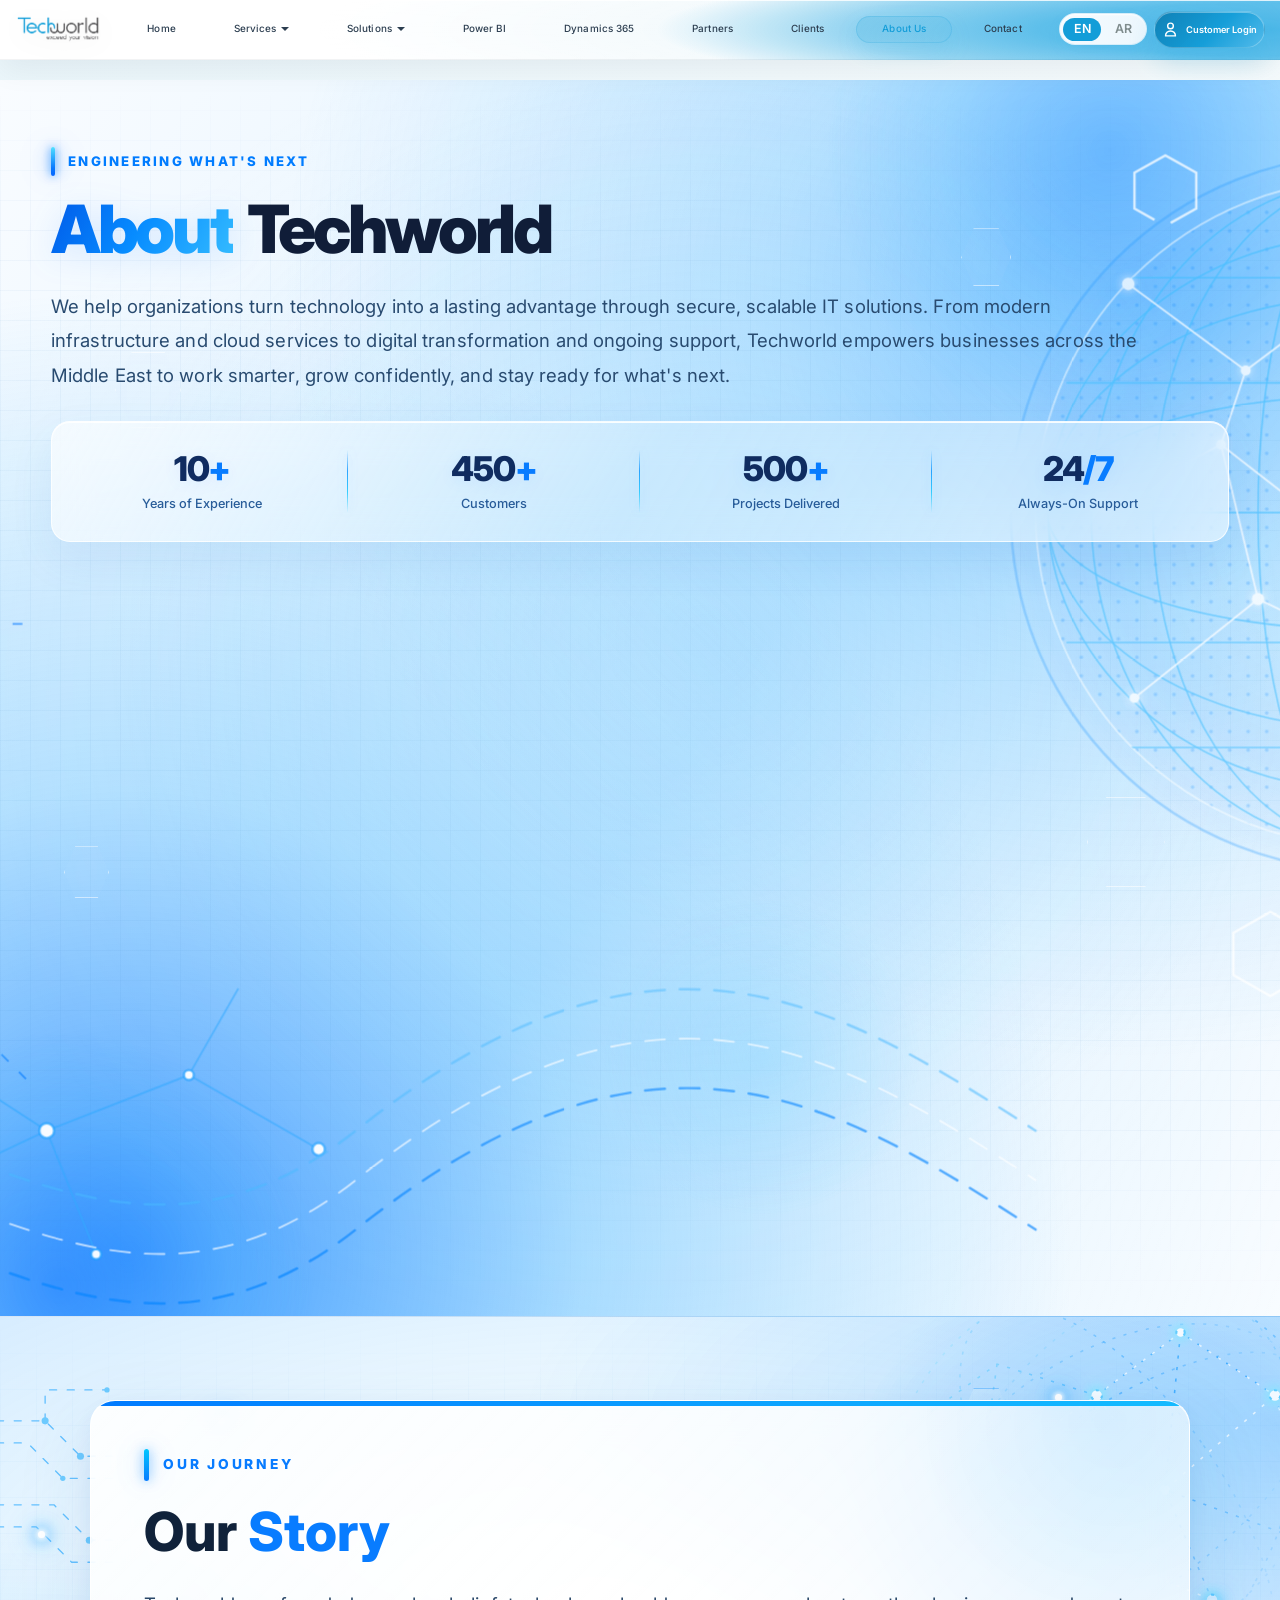
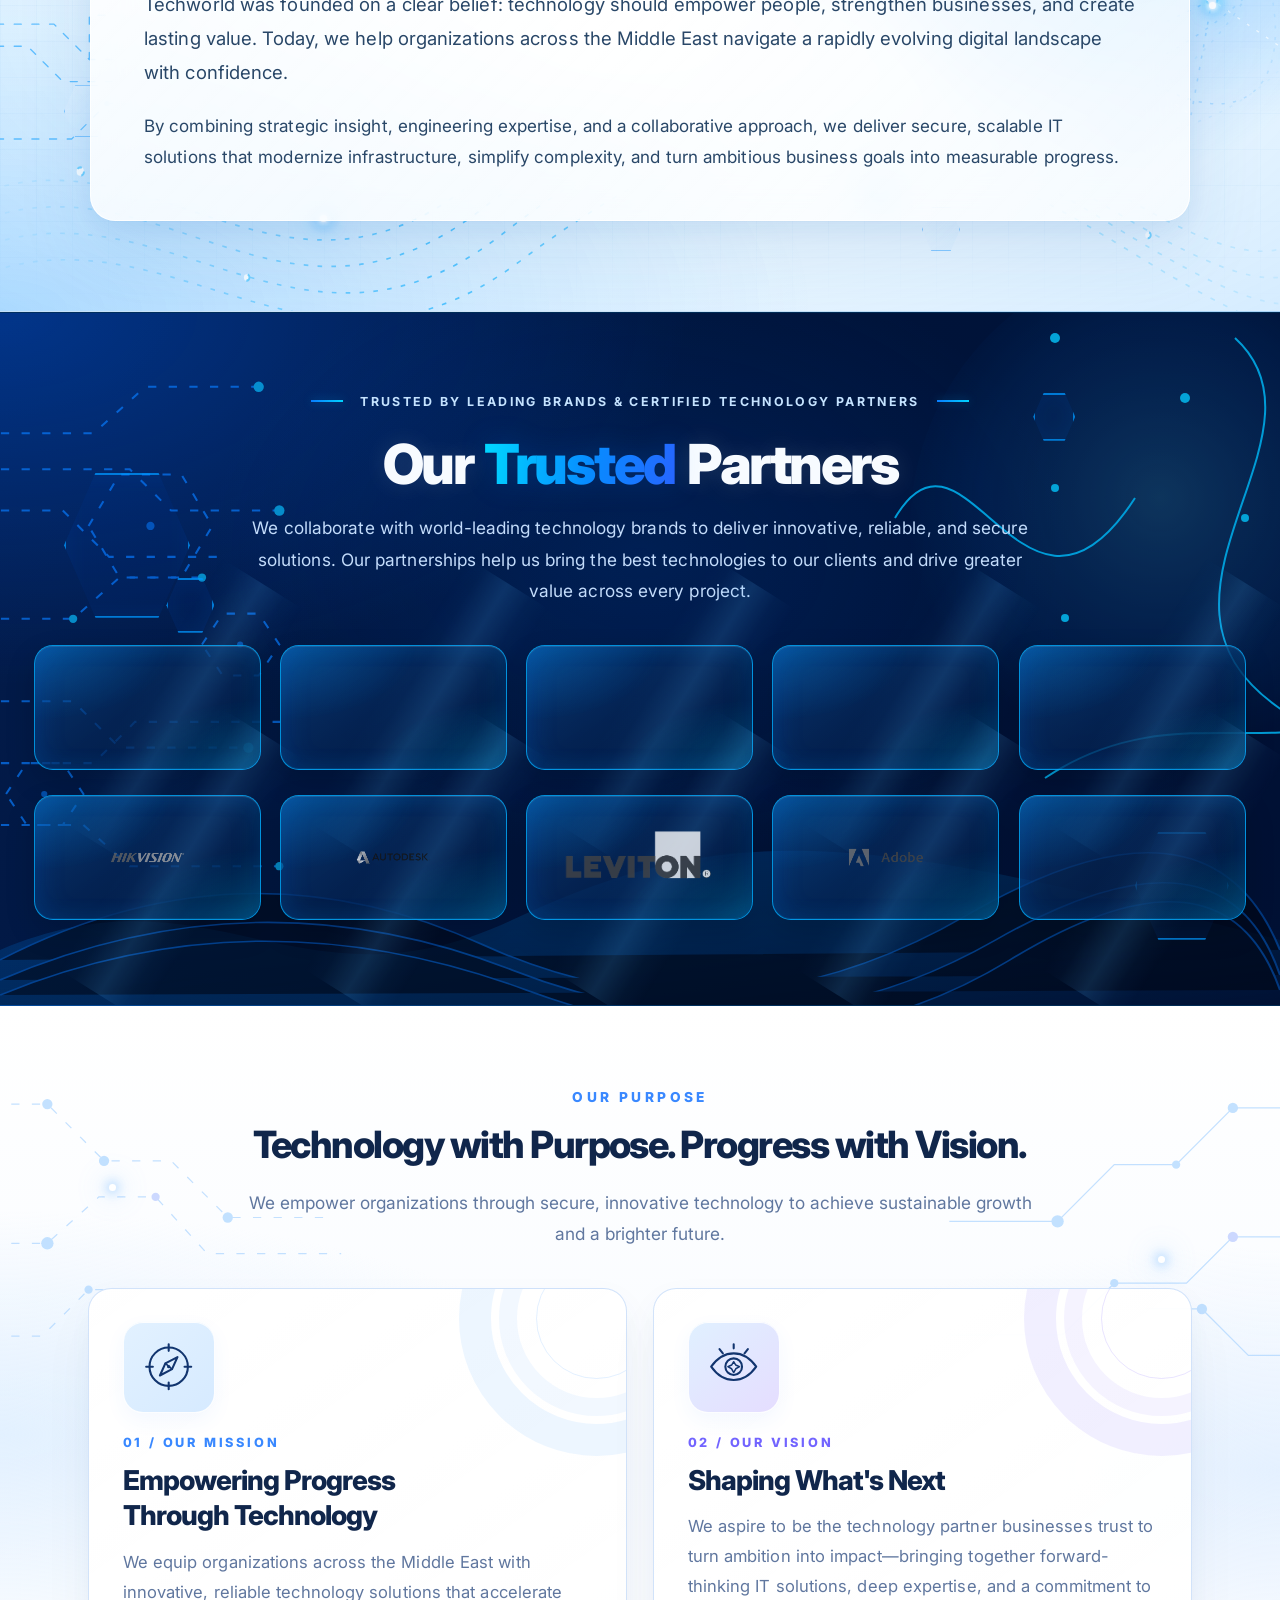
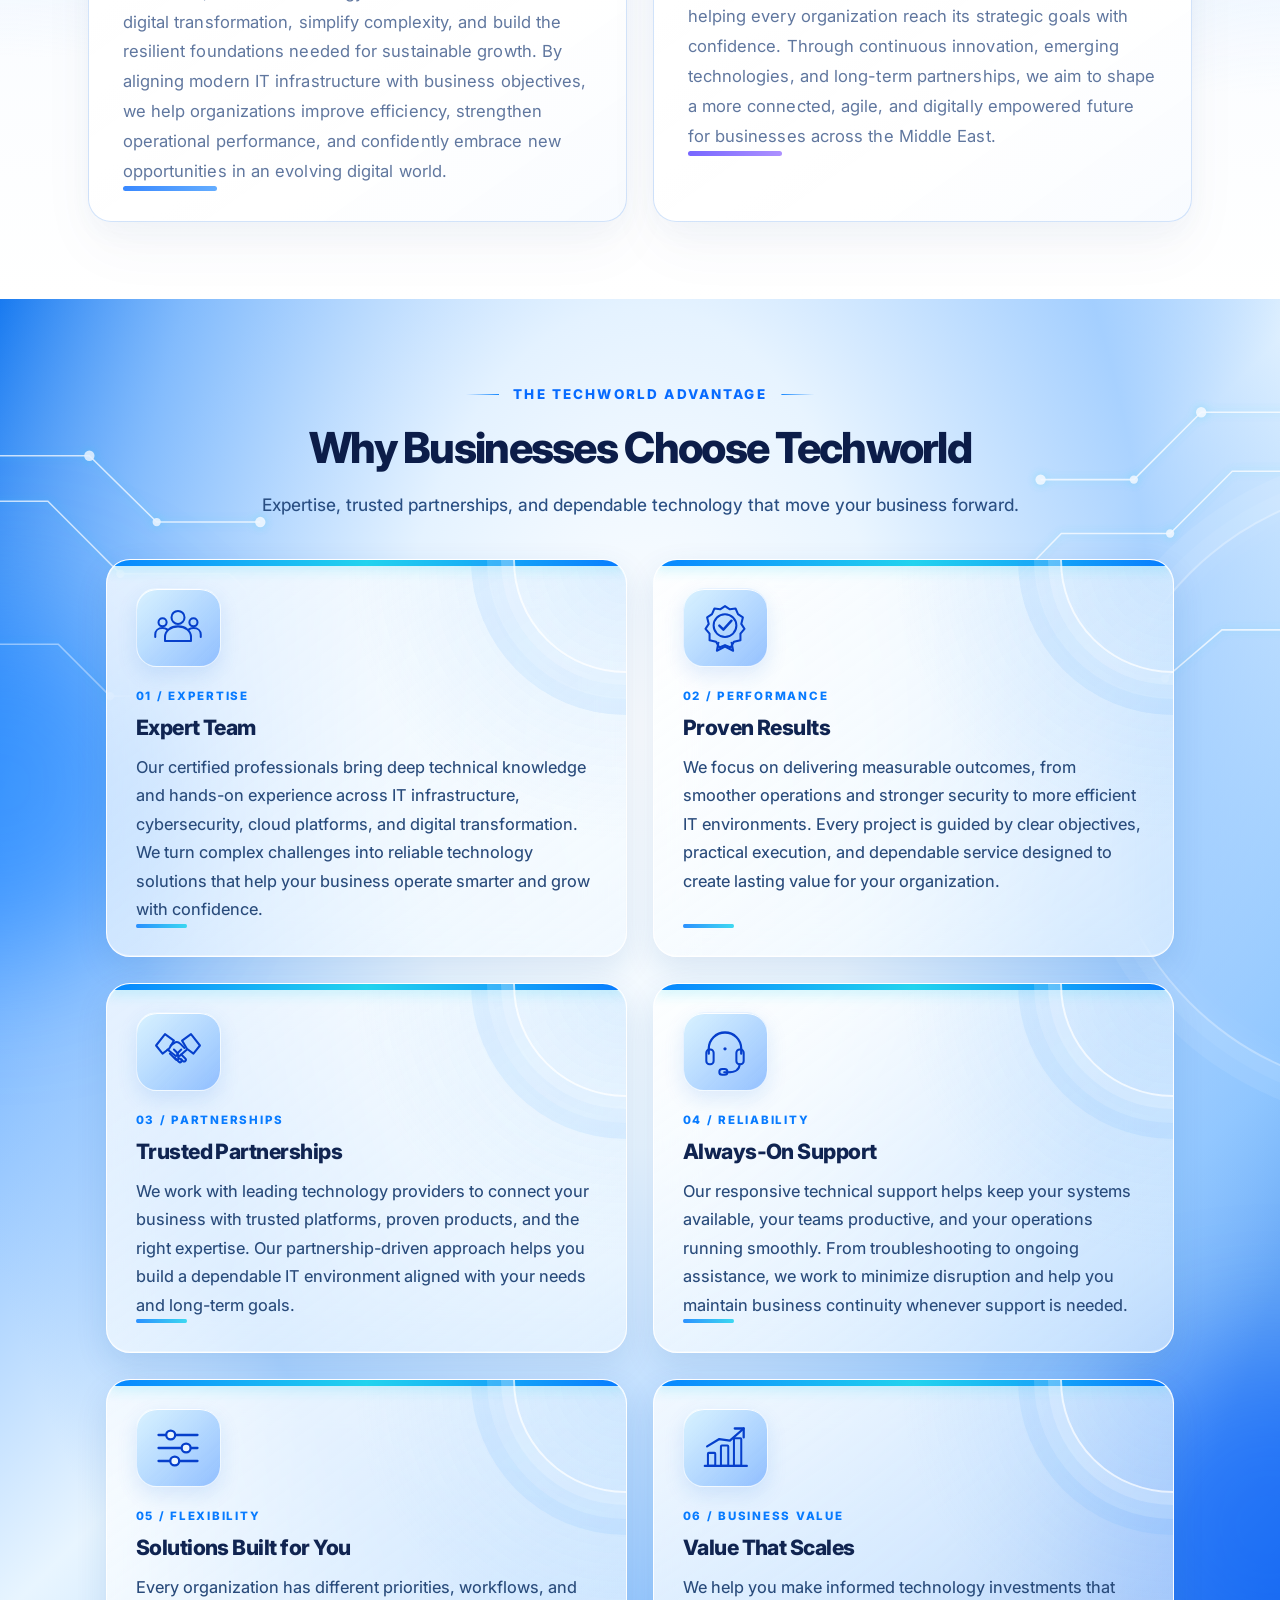
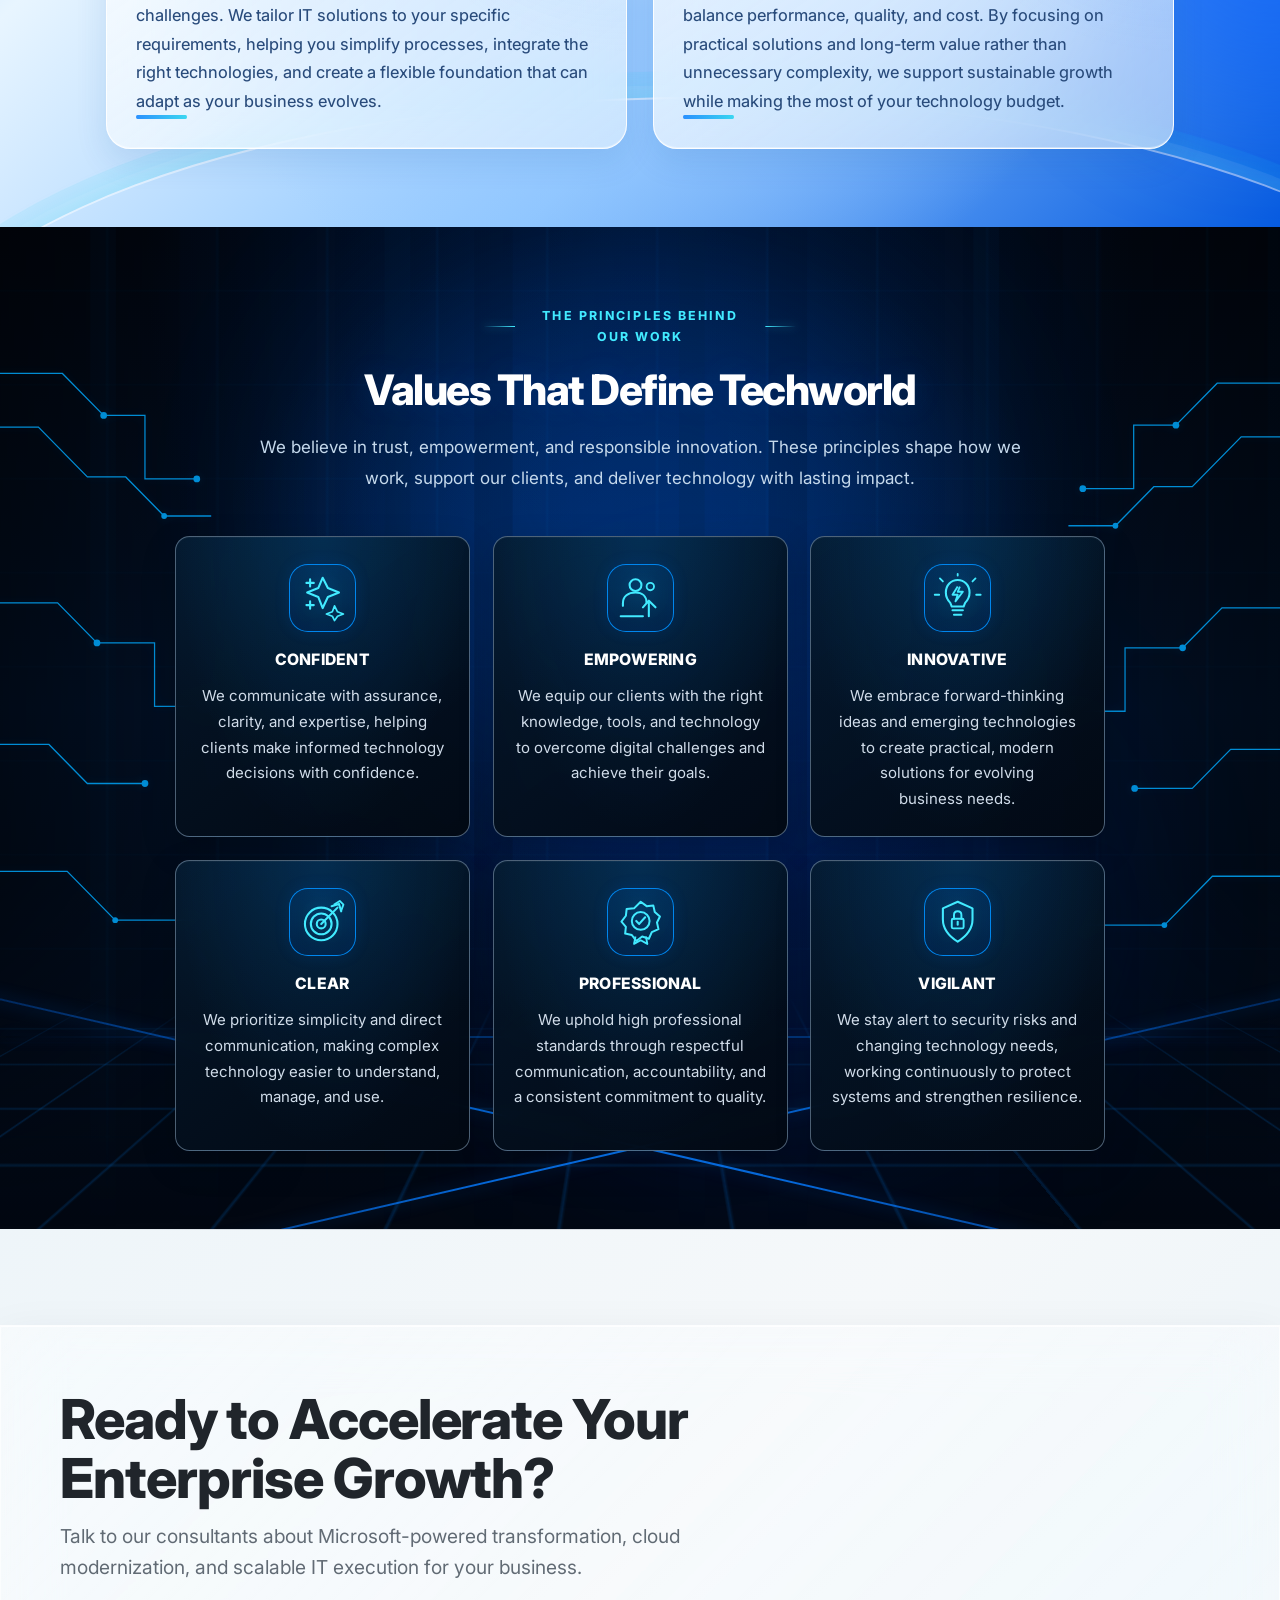
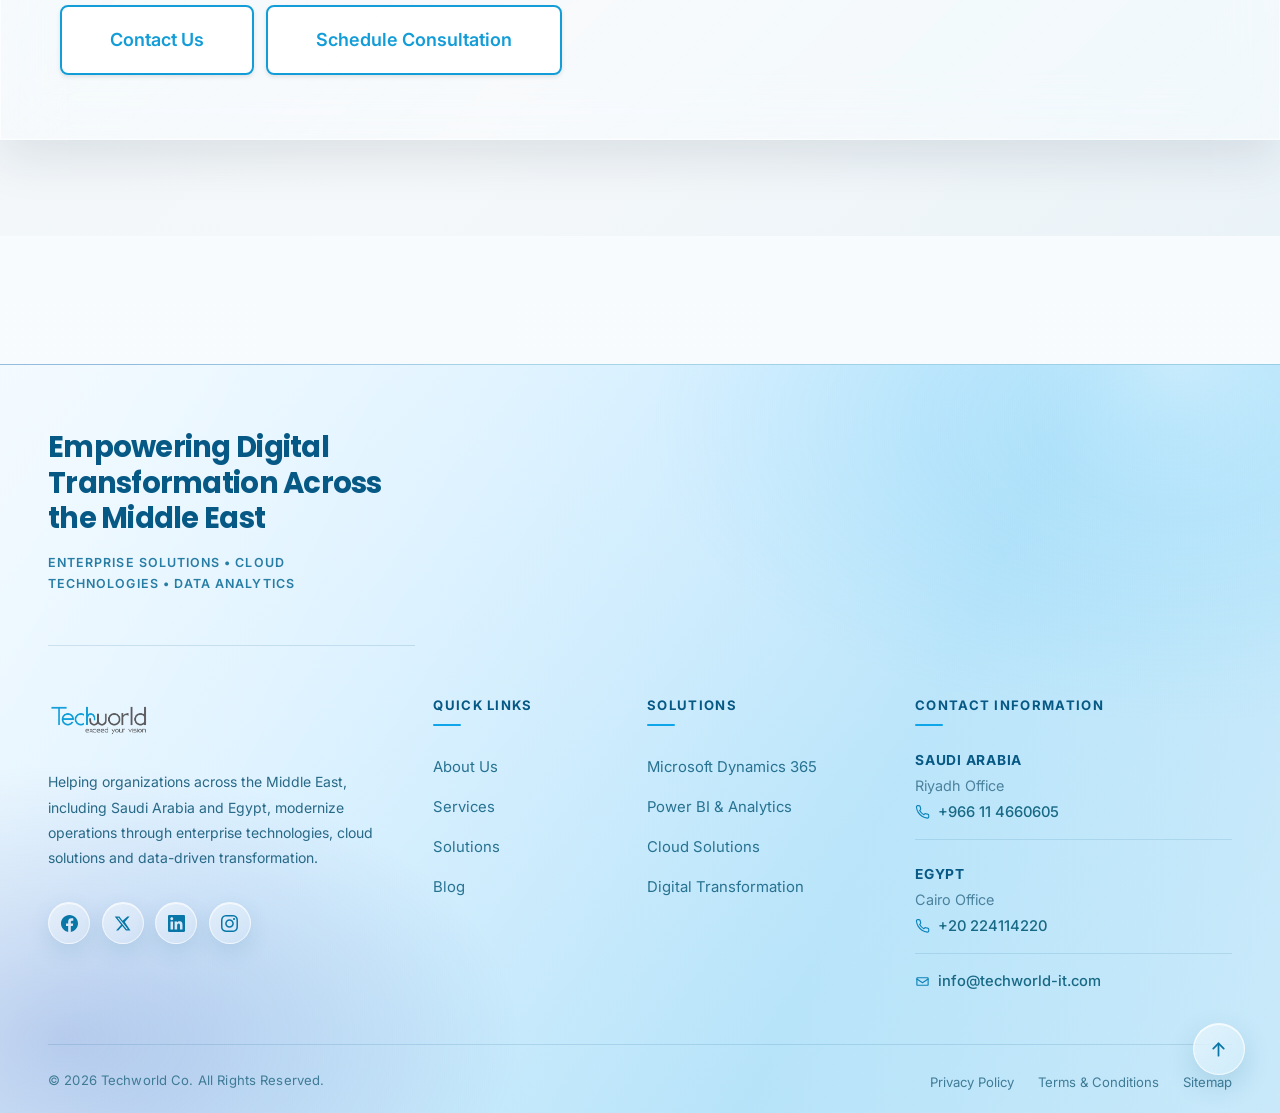
==== commit 0804f237: "Update about page" ====
--- a/about.html
+++ b/about.html
@@ -16,7 +16,7 @@
   Your browser does not support the audio element.
 </audio>
 
-<!-- <script>
+<script>
   (function () {
     const audio = document.getElementById("aboutUsAudio");
 
@@ -73,7 +73,7 @@
       tryPlayAudio();
     }
   })();
-   </script> -->
+   </script>
 
 <body>
   <!-- Header -->
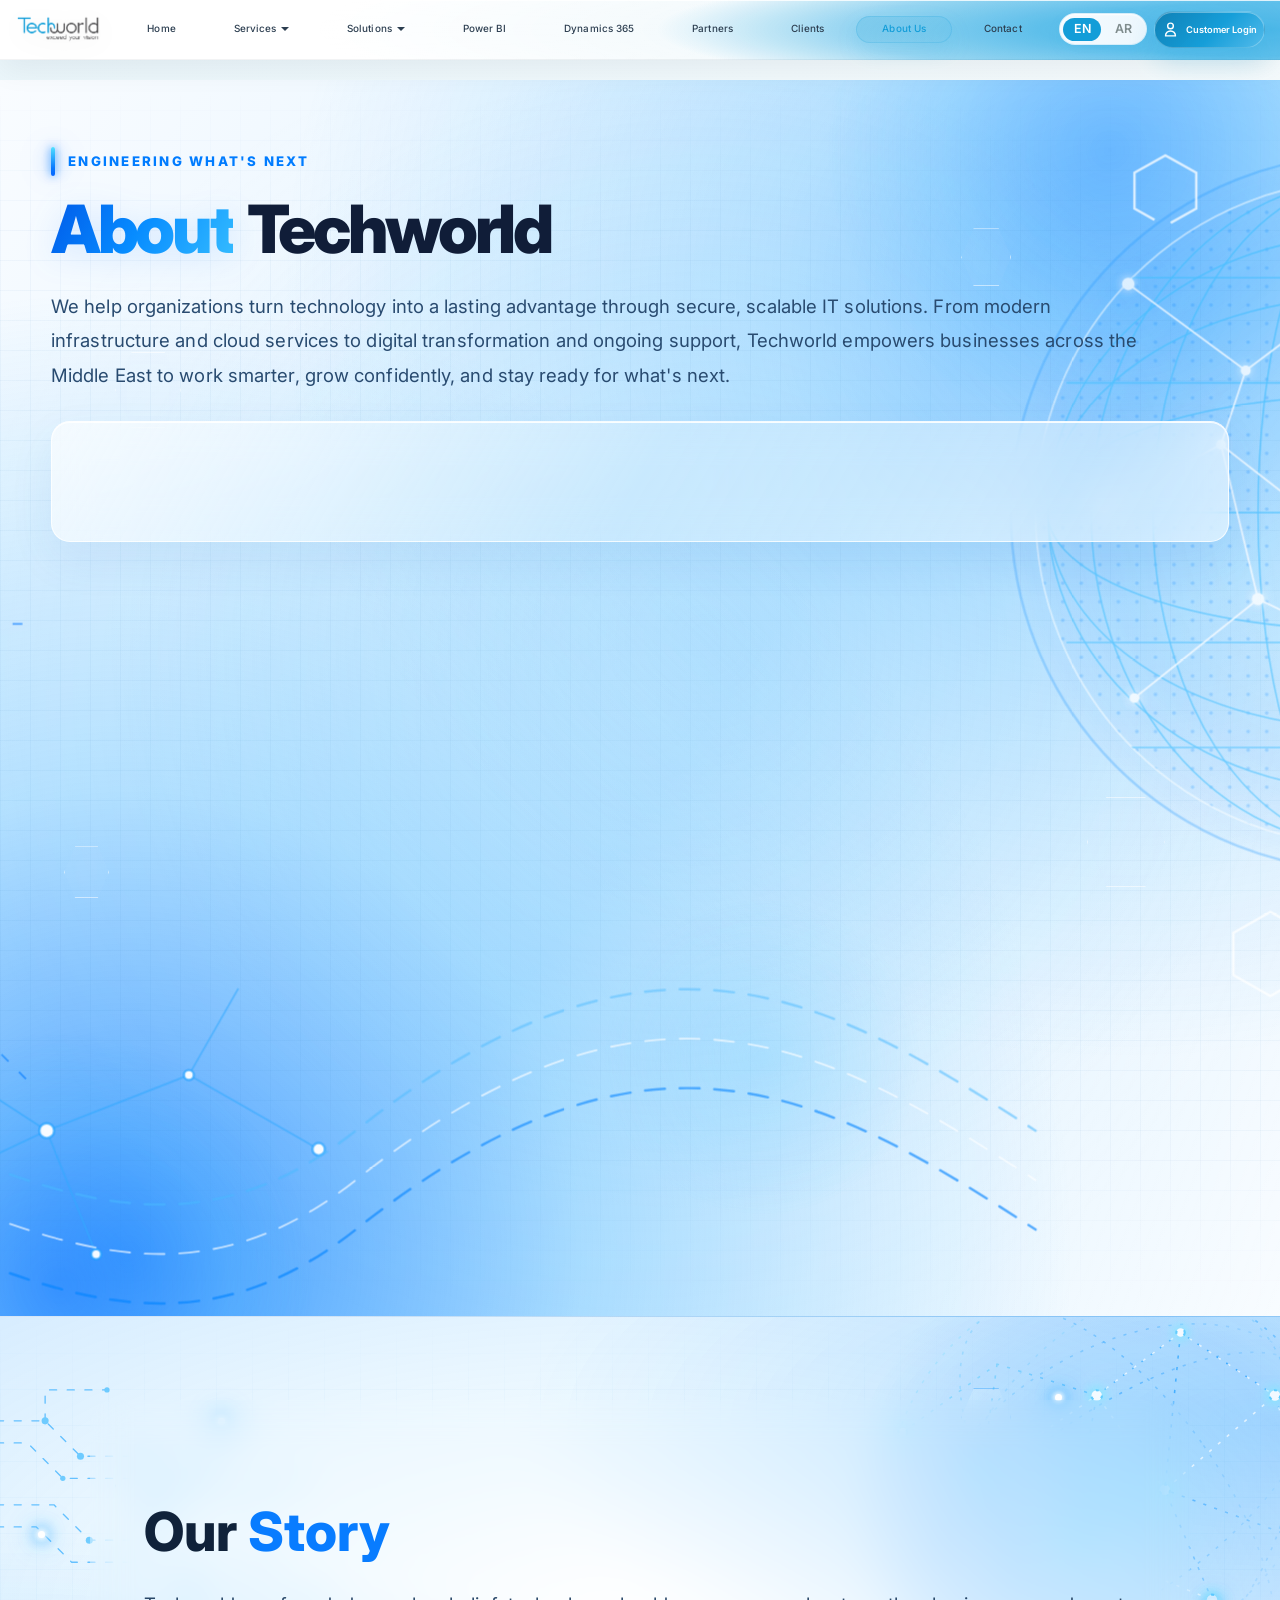
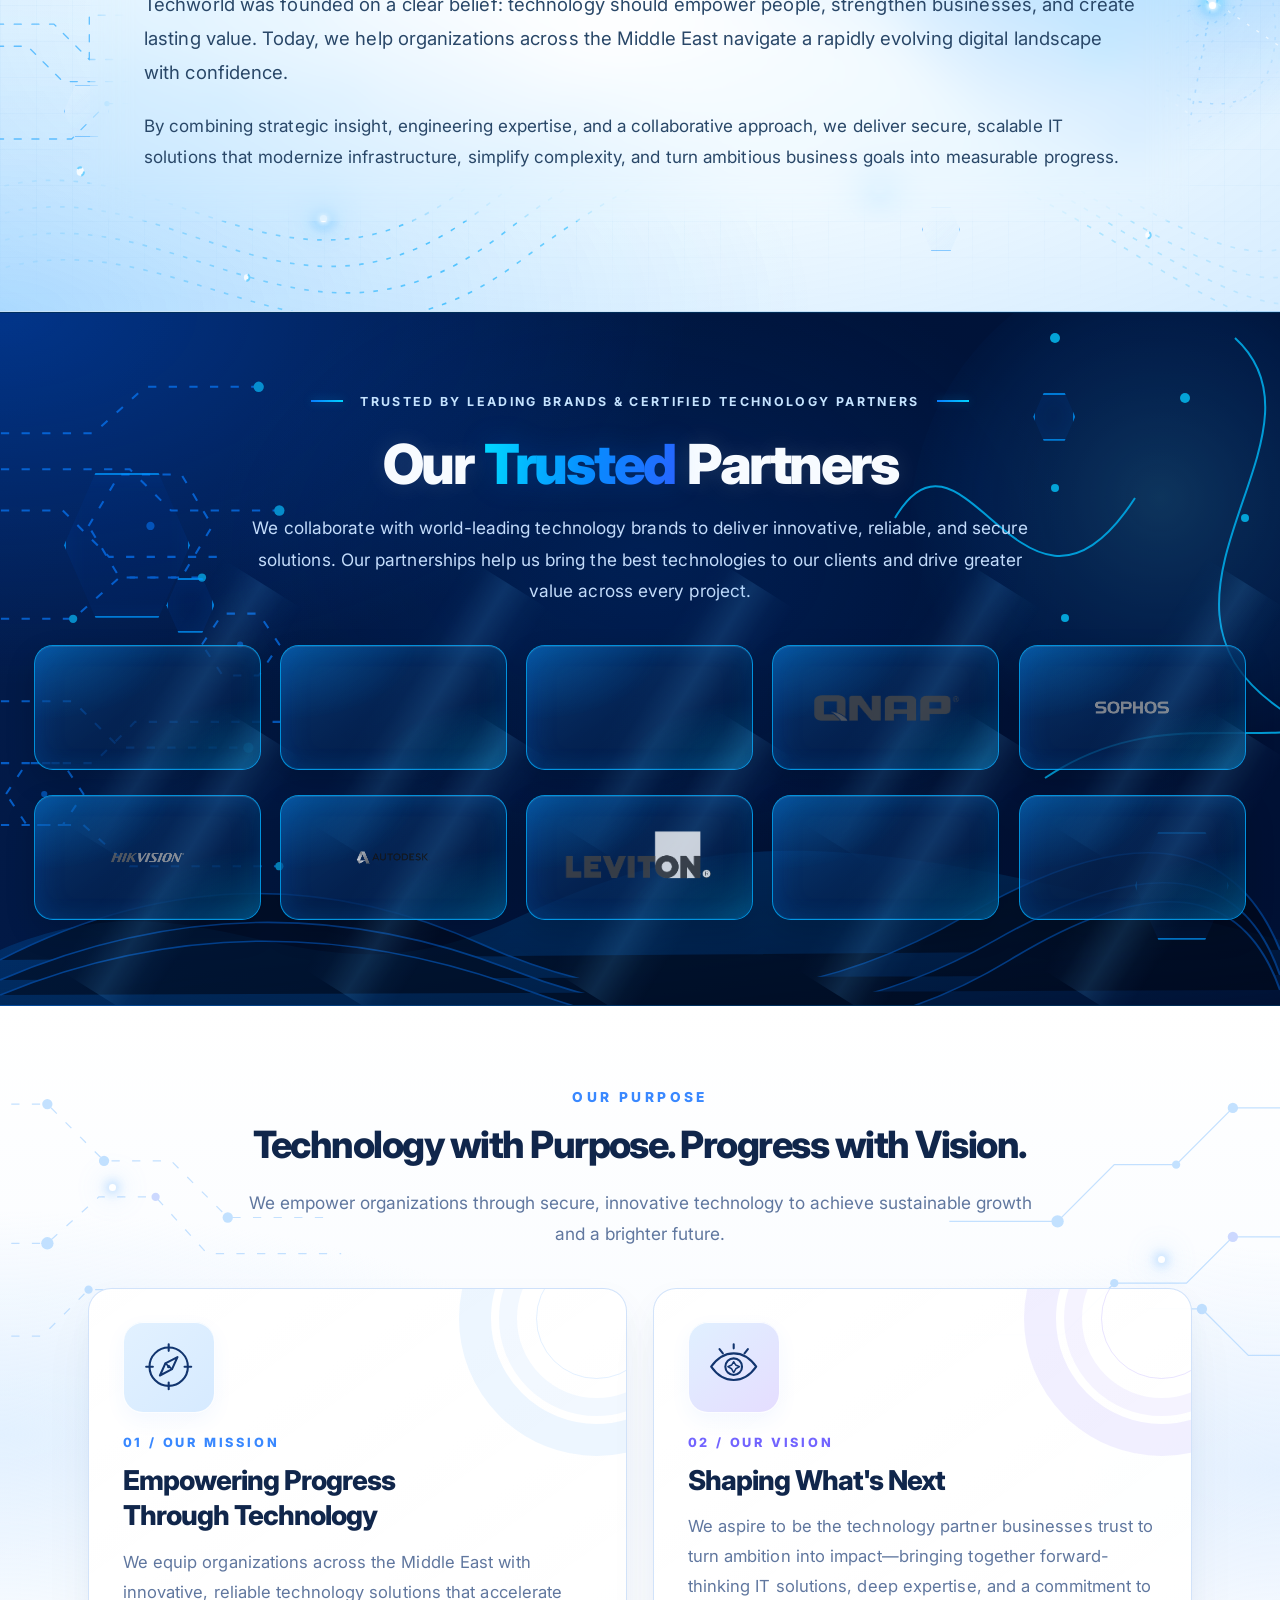
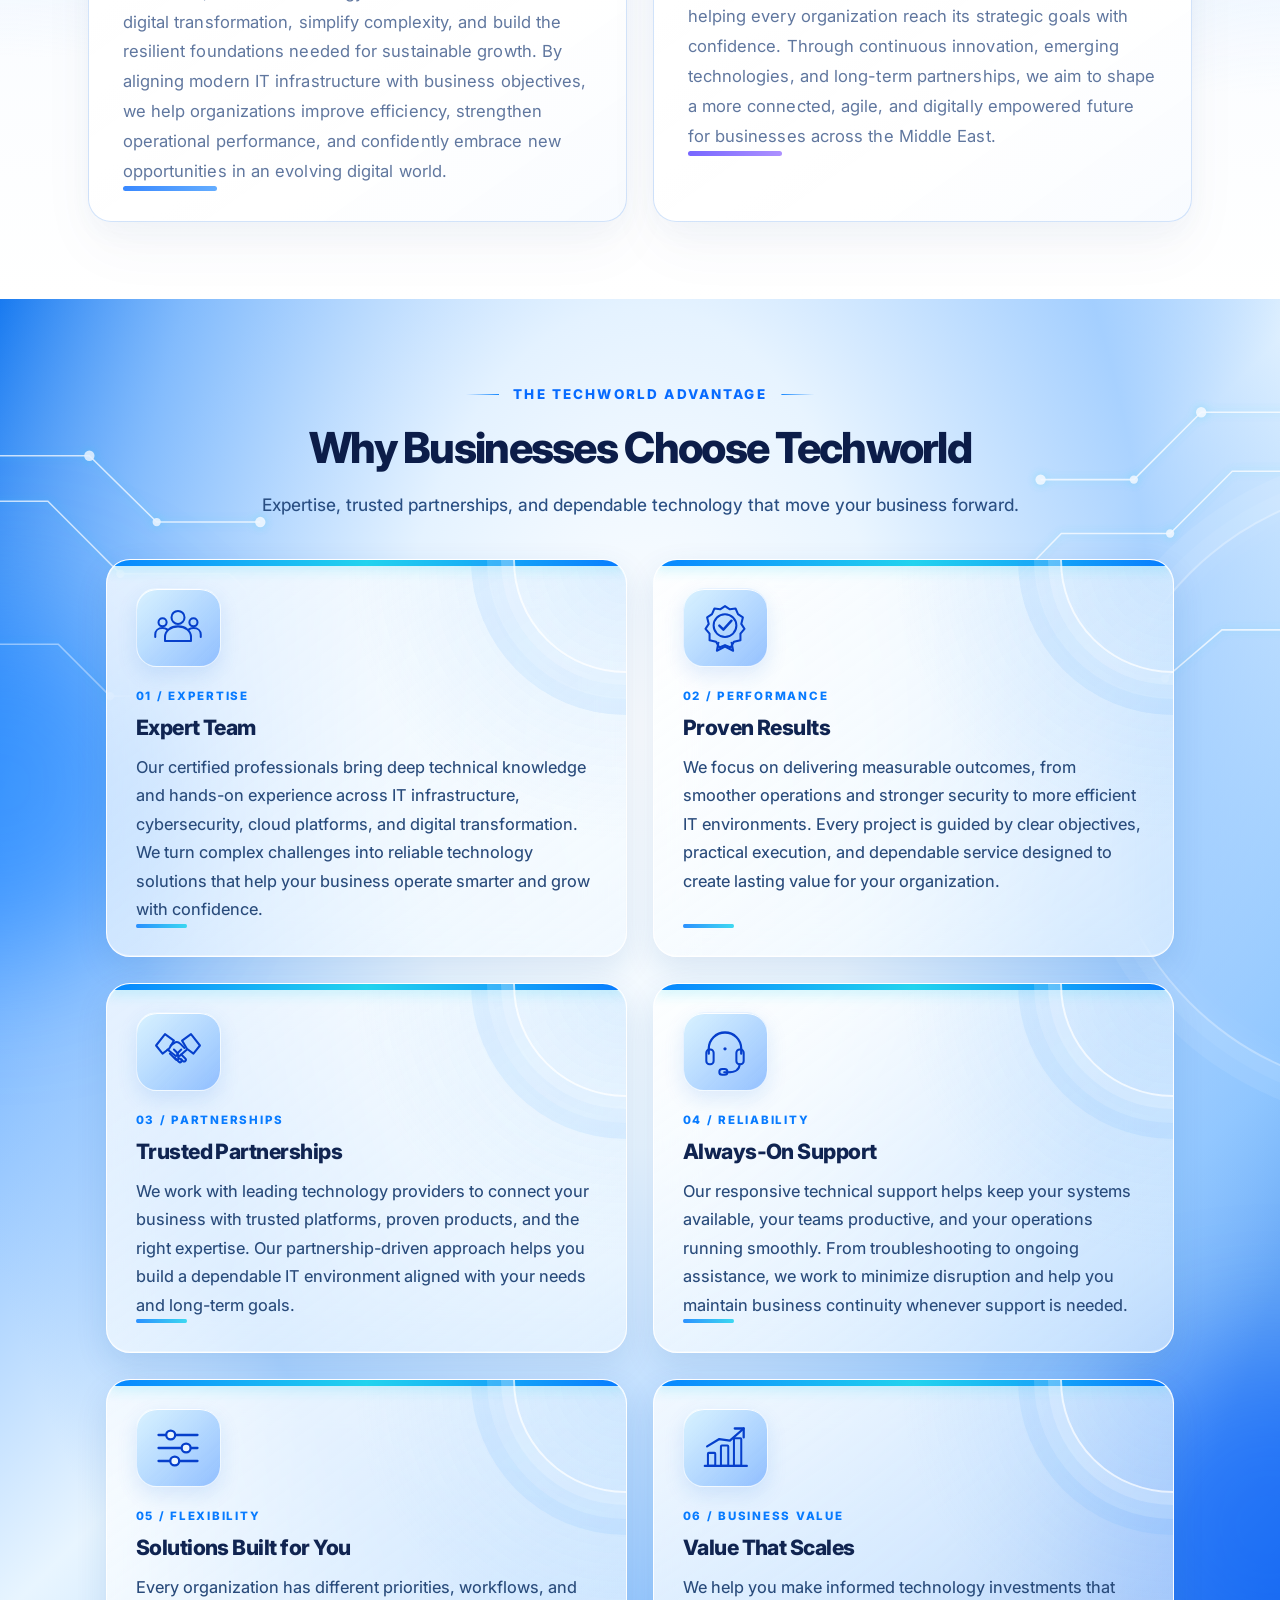
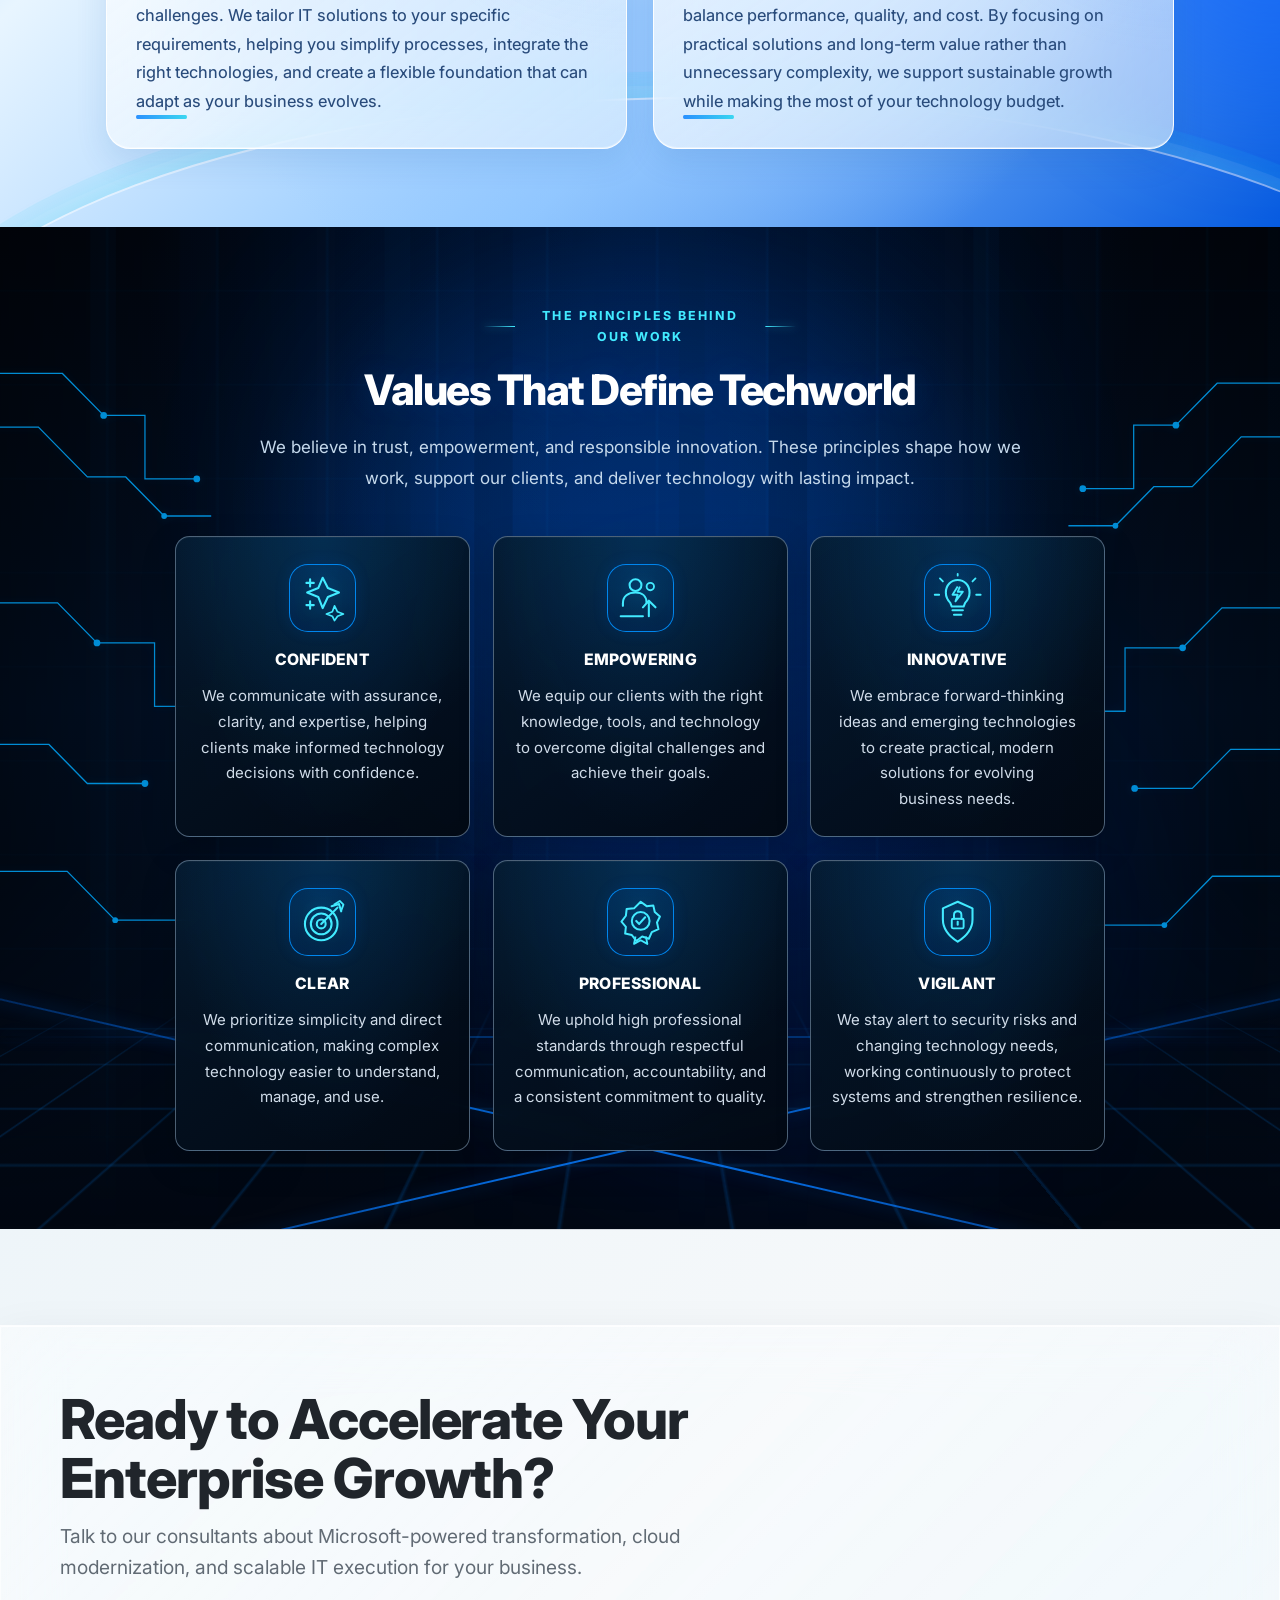
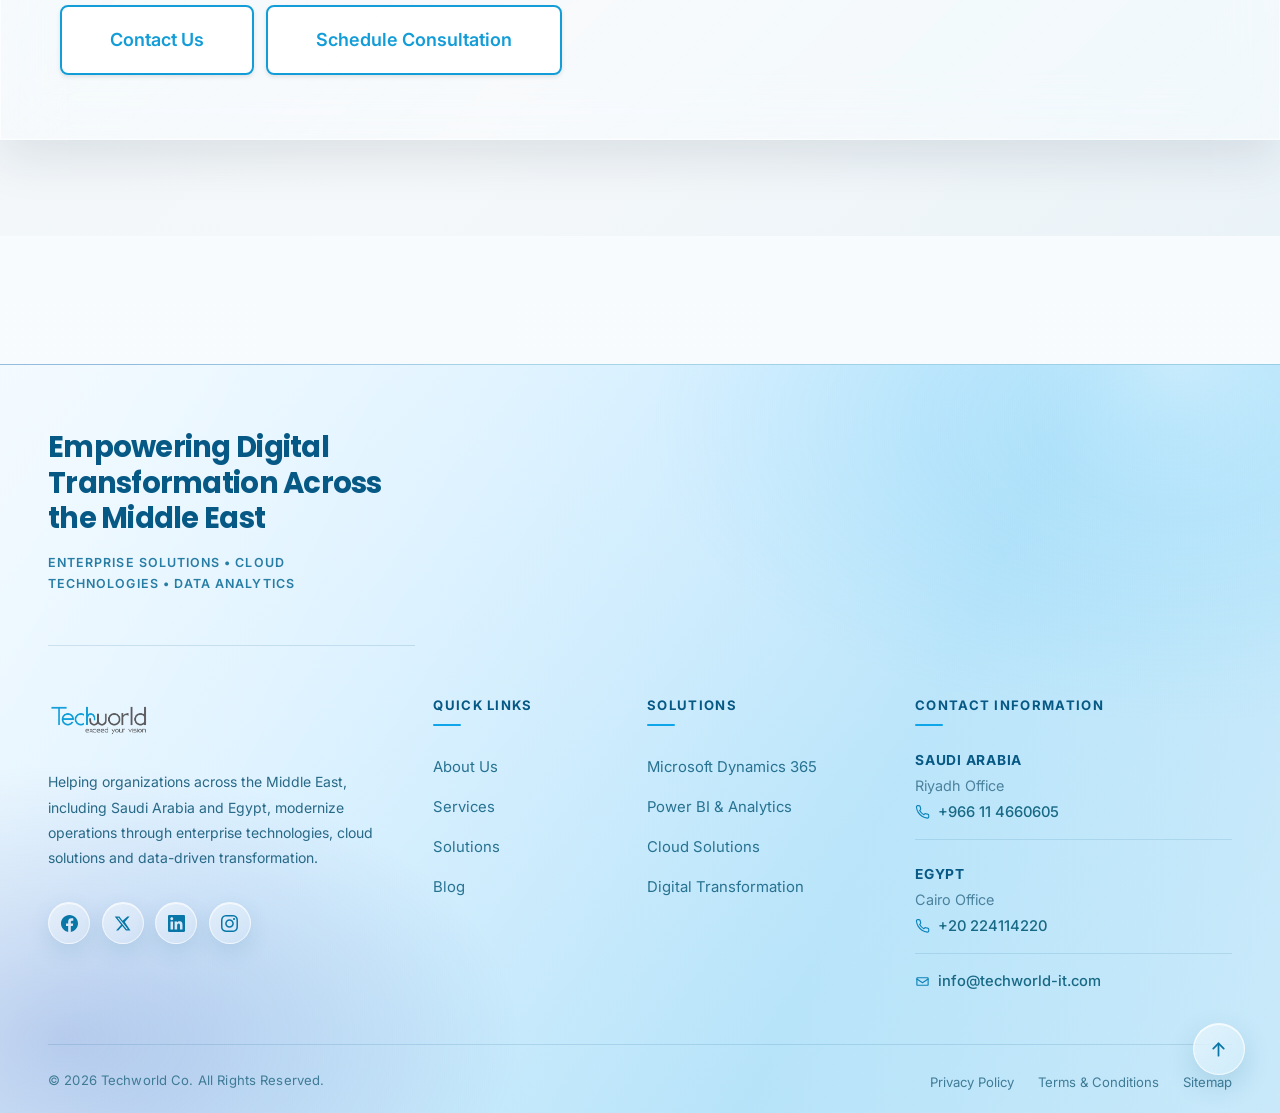
==== commit 491b369d: "Update about page" ====
--- a/about.html
+++ b/about.html
@@ -10,70 +10,7 @@
   <link rel="stylesheet" href="css/about.css">
 </head>
 
-<!-- About Us Background Audio -->
-<audio id="aboutUsAudio" autoplay loop preload="auto" playsinline>
-  <source src="images/About-Us-Sound.mp3" type="audio/mpeg">
-  Your browser does not support the audio element.
-</audio>
-
-<script>
-  (function () {
-    const audio = document.getElementById("aboutUsAudio");
-
-    if (!audio) {
-      console.error("About Us audio element was not found.");
-      return;
-    }
-
-    audio.loop = true;
-    audio.volume = 0.3;
-
-    let hasStarted = false;
-
-    function tryPlayAudio() {
-      if (hasStarted) return;
-
-      const playPromise = audio.play();
-
-      if (playPromise && typeof playPromise.then === "function") {
-        playPromise
-          .then(function () {
-            hasStarted = true;
-            console.log("About Us audio is playing.");
-            removeInteractionListeners();
-          })
-          .catch(function (error) {
-            console.warn(
-              "Audio playback was blocked:",
-              error.name,
-              error.message
-            );
-          });
-      }
-    }
-
-    function removeInteractionListeners() {
-      document.removeEventListener("touchstart", tryPlayAudio);
-      document.removeEventListener("click", tryPlayAudio);
-      document.removeEventListener("keydown", tryPlayAudio);
-    }
-
-    document.addEventListener("touchstart", tryPlayAudio, {
-      passive: true
-    });
-
-    document.addEventListener("click", tryPlayAudio);
-    document.addEventListener("keydown", tryPlayAudio);
-
-    if (document.readyState === "loading") {
-      document.addEventListener("DOMContentLoaded", tryPlayAudio, {
-        once: true
-      });
-    } else {
-      tryPlayAudio();
-    }
-  })();
-   </script>
+
 
 <body>
   <!-- Header -->
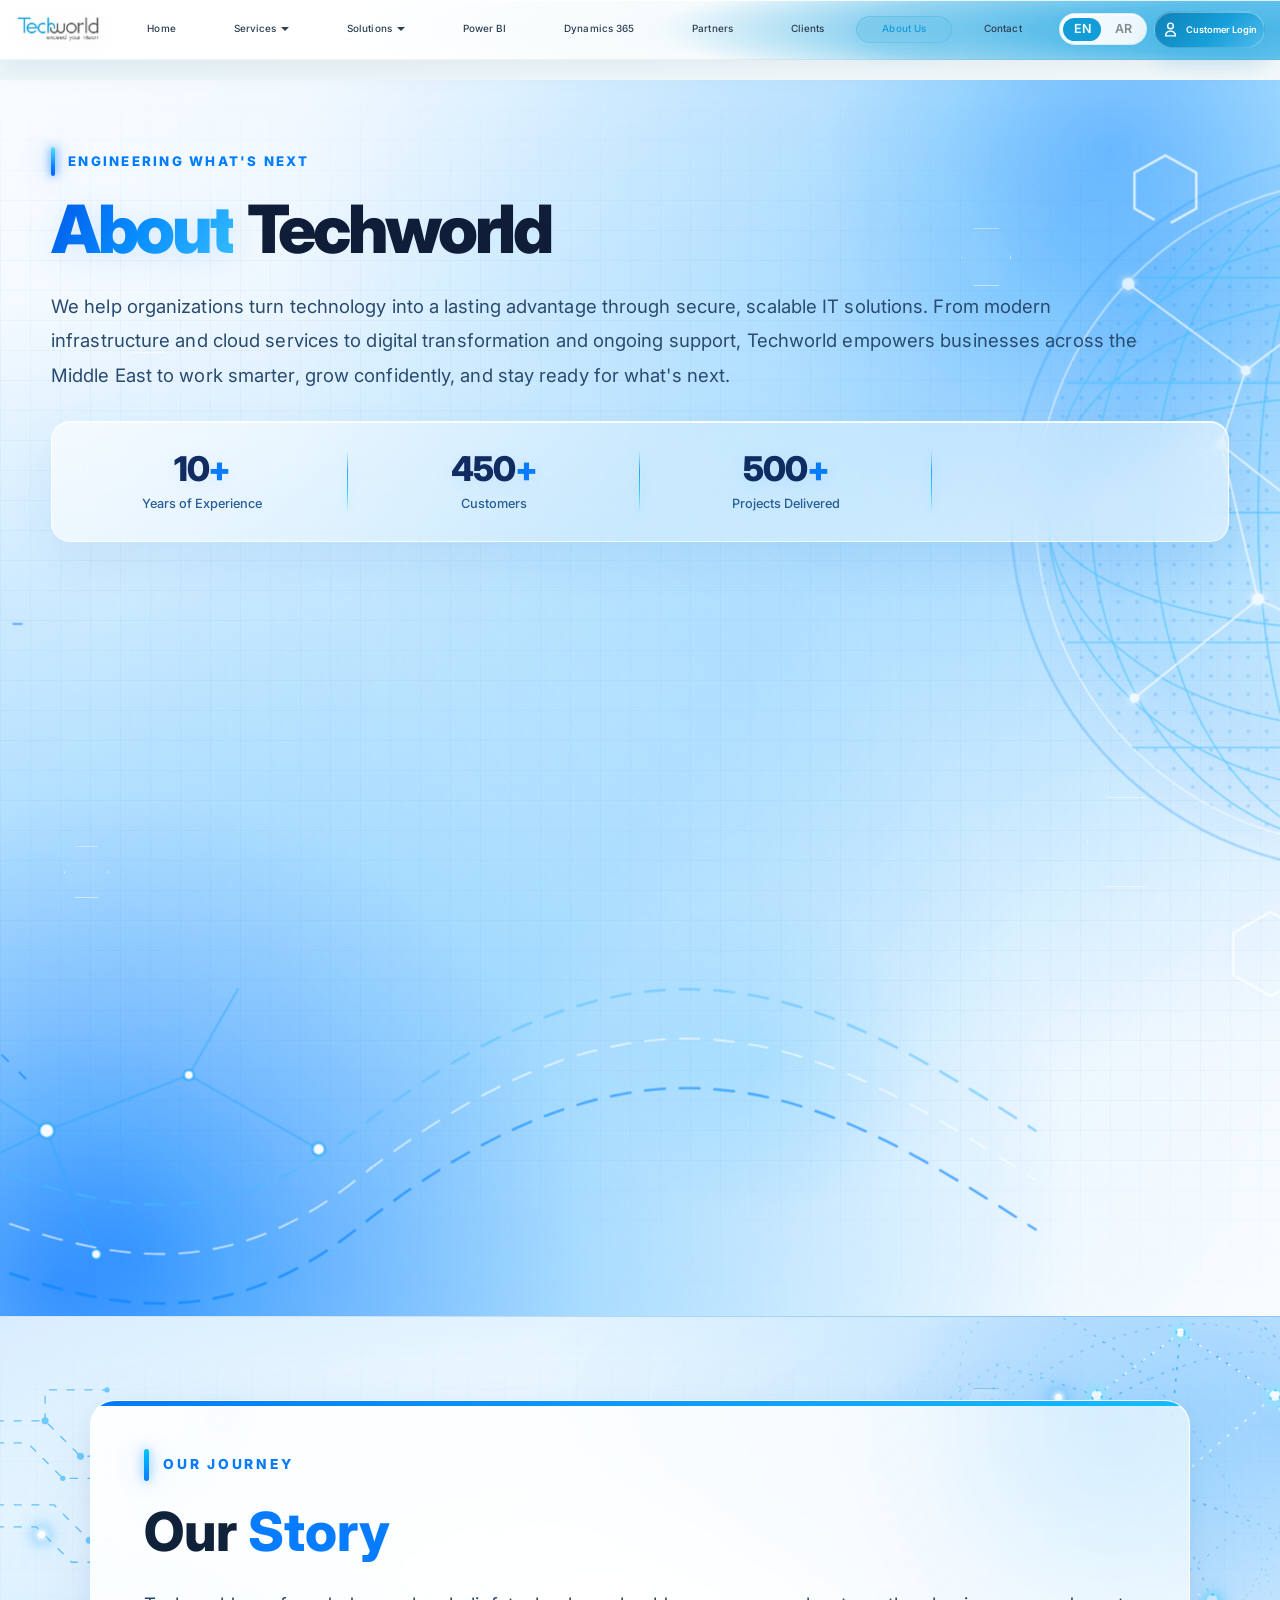
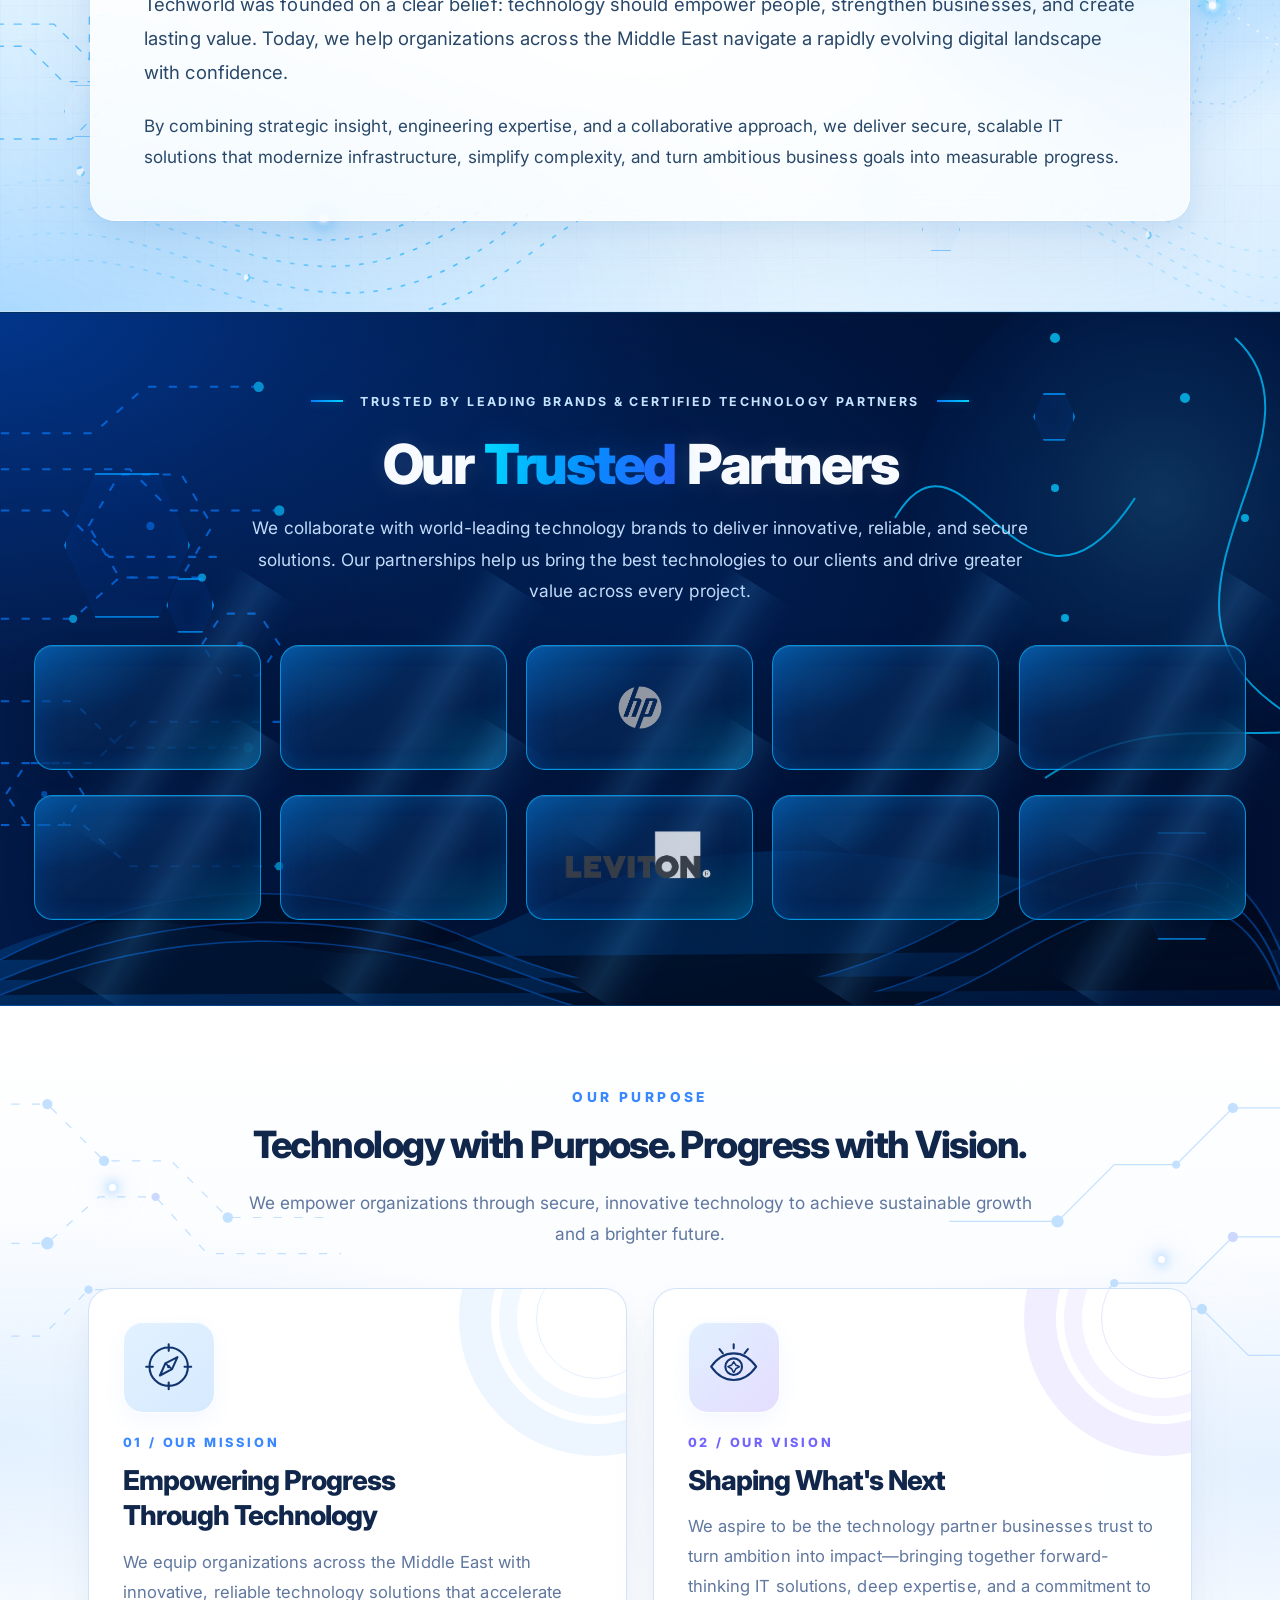
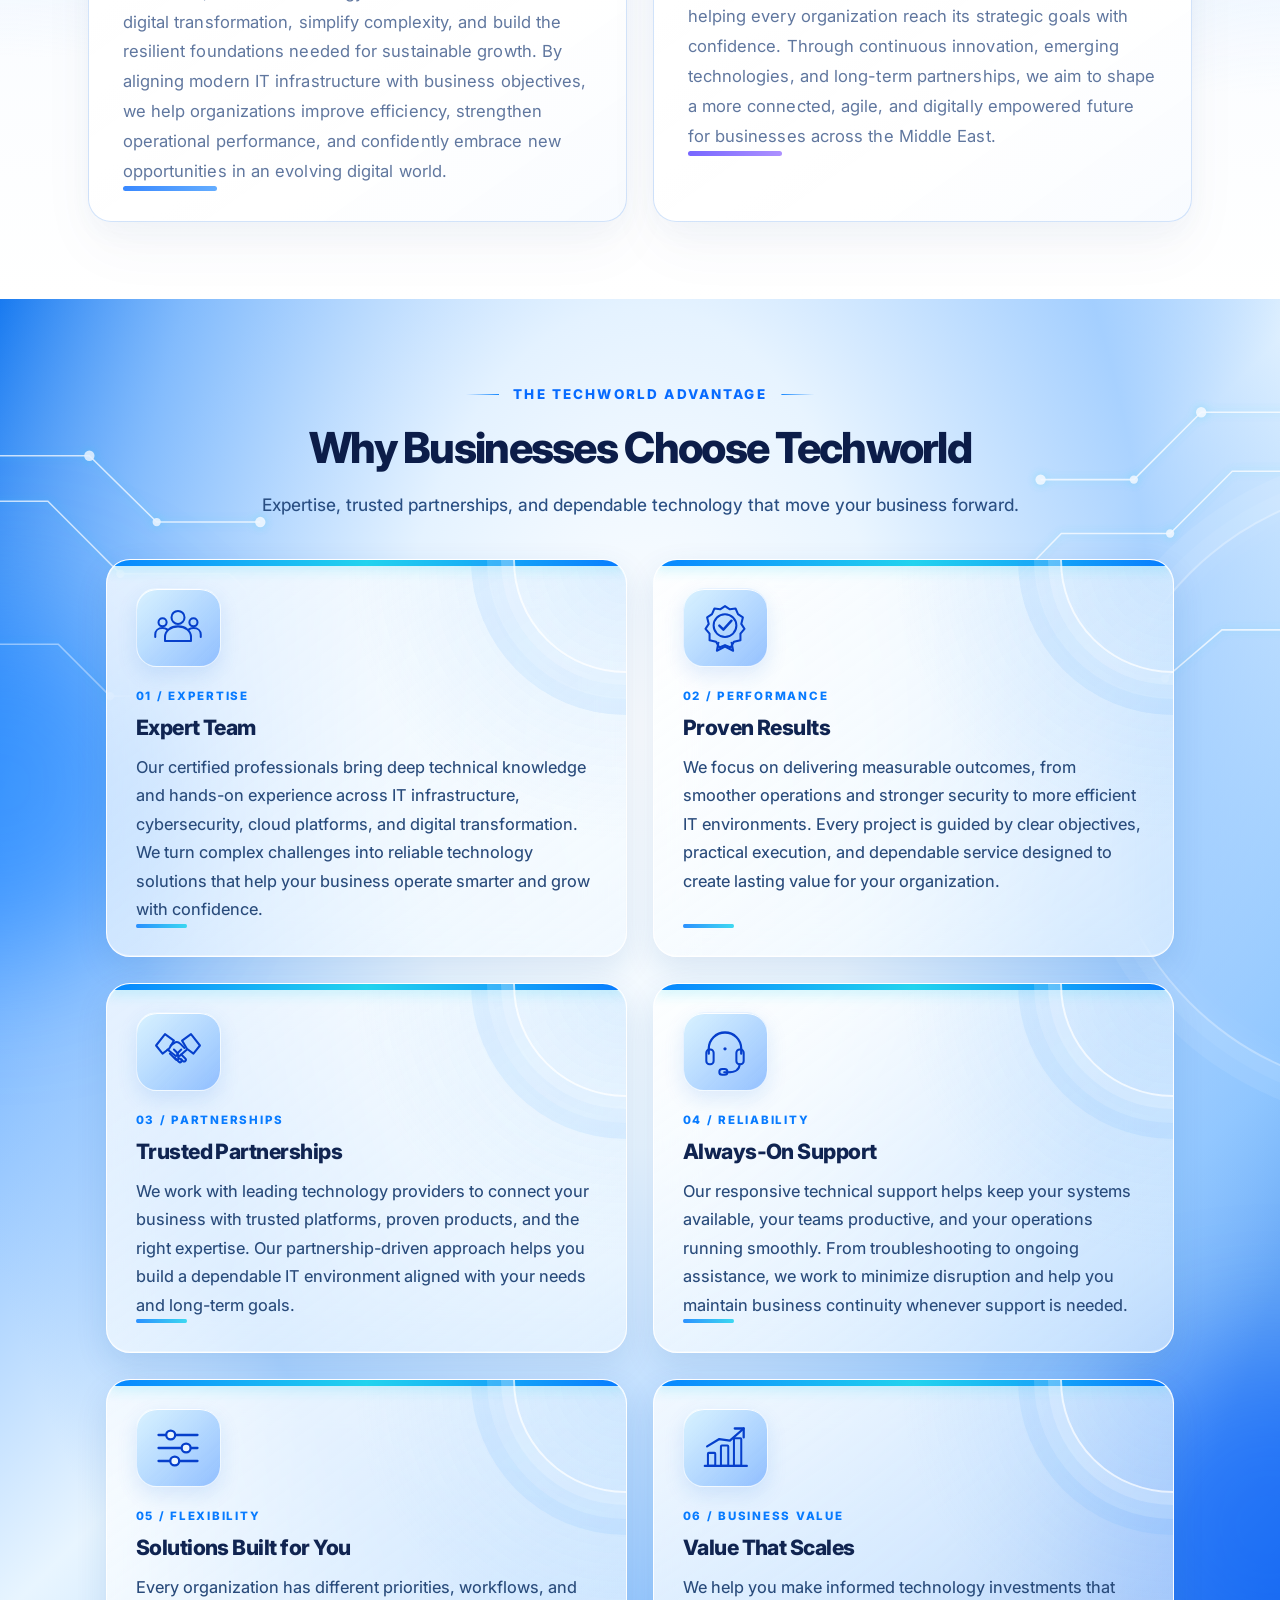
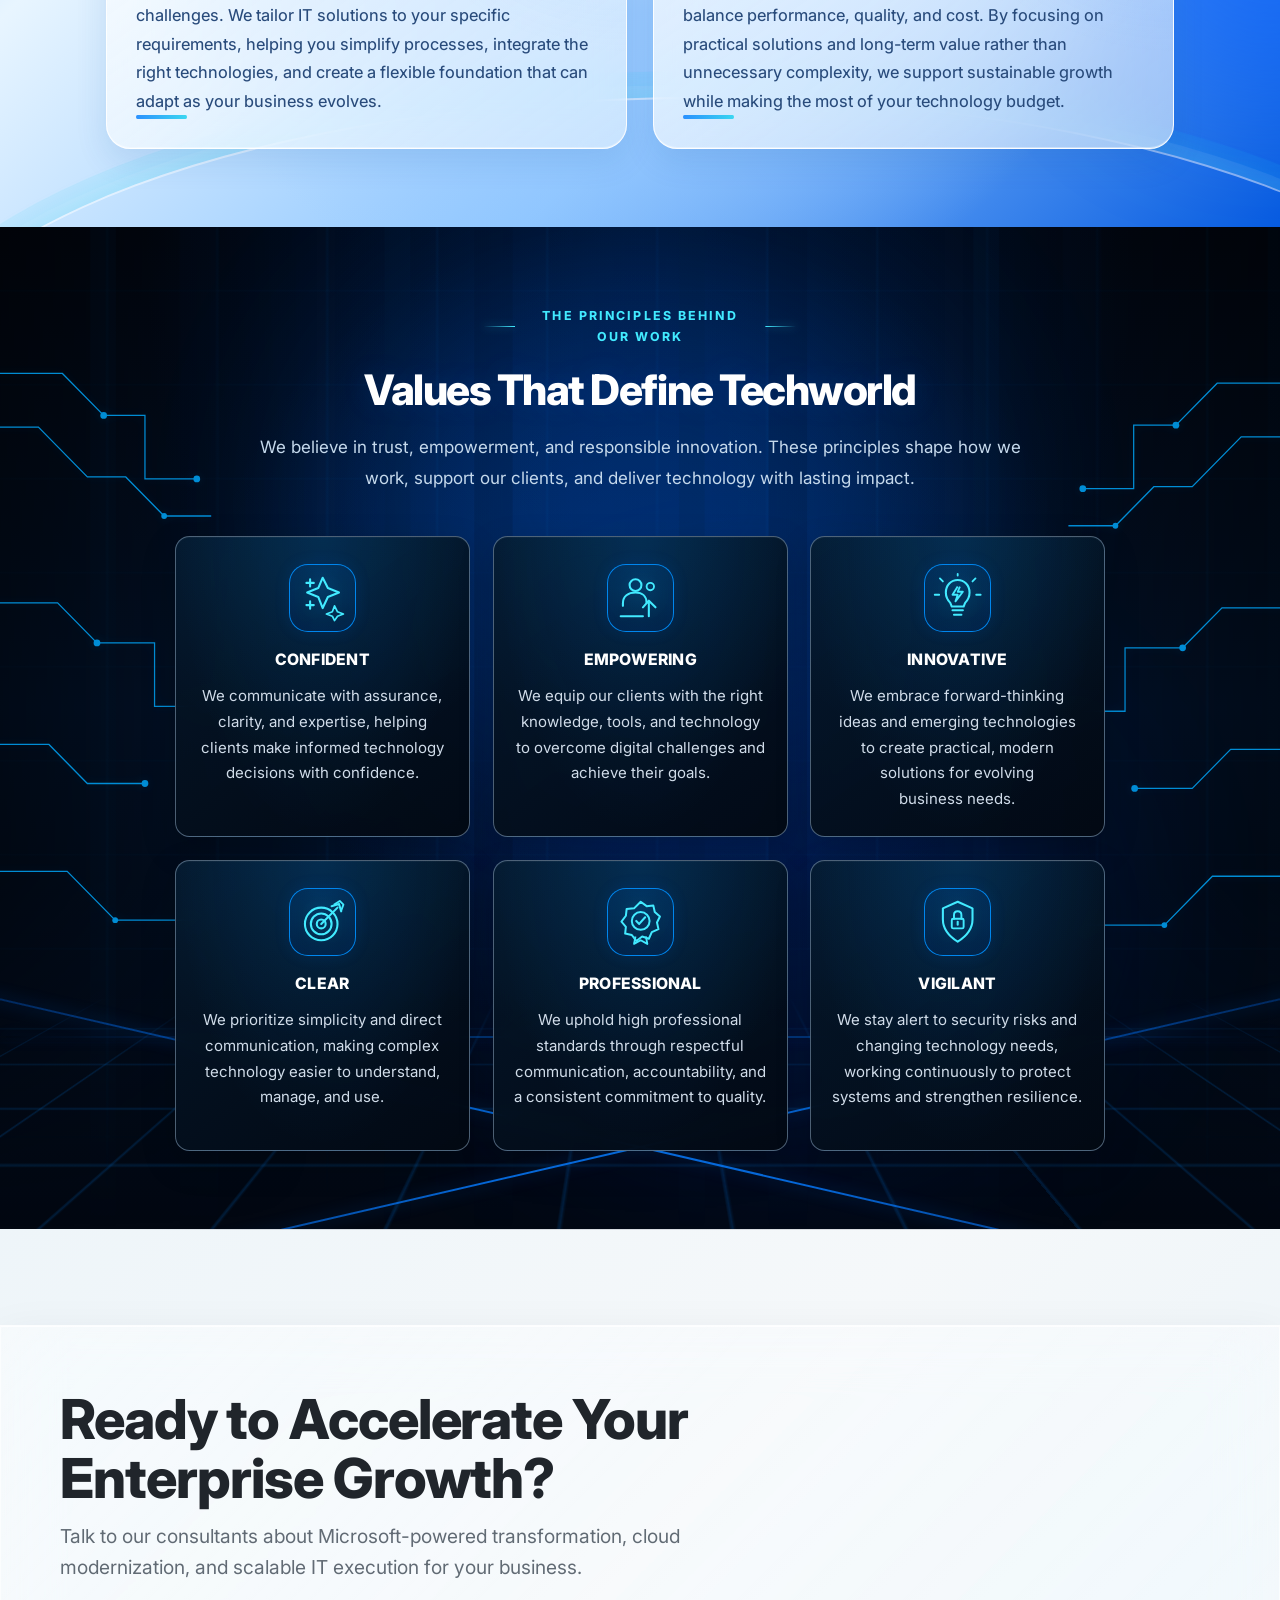
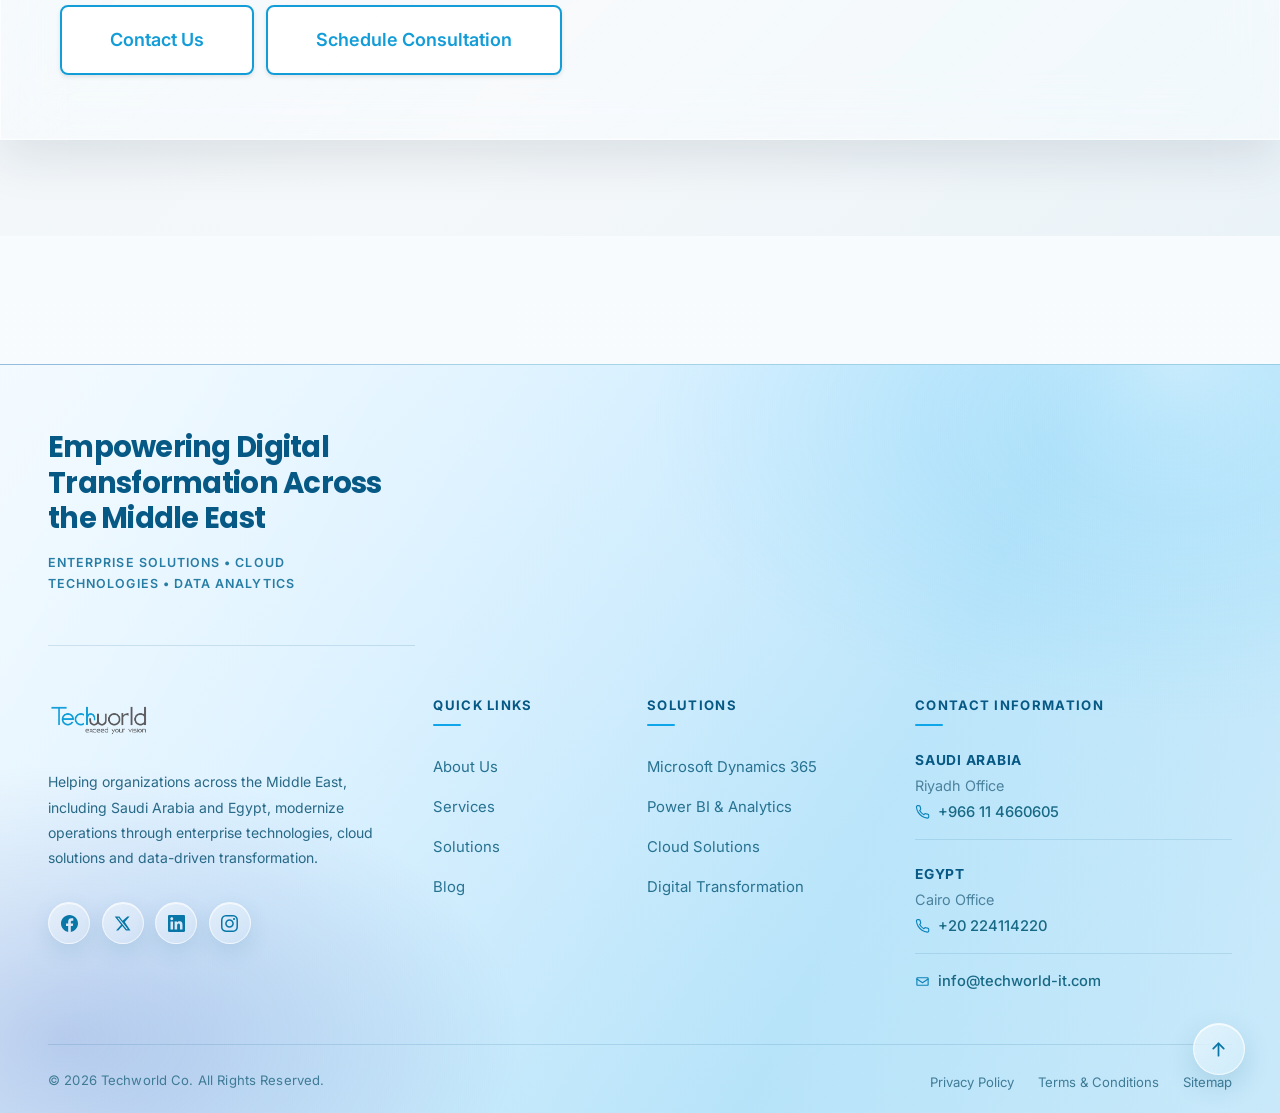
==== commit 482f52b1: "Update about pages" ====
--- a/about.html
+++ b/about.html
@@ -10,7 +10,70 @@
   <link rel="stylesheet" href="css/about.css">
 </head>
 
-
+<!-- About Us Background Audio -->
+<audio id="aboutUsAudio" autoplay loop preload="auto" playsinline>
+  <source src="images/About-Us-Sound.mp3" type="audio/mpeg">
+  Your browser does not support the audio element.
+</audio>
+
+<script>
+  (function () {
+    const audio = document.getElementById("aboutUsAudio");
+
+    if (!audio) {
+      console.error("About Us audio element was not found.");
+      return;
+    }
+
+    audio.loop = true;
+    audio.volume = 0.3;
+
+    let hasStarted = false;
+
+    function tryPlayAudio() {
+      if (hasStarted) return;
+
+      const playPromise = audio.play();
+
+      if (playPromise && typeof playPromise.then === "function") {
+        playPromise
+          .then(function () {
+            hasStarted = true;
+            console.log("About Us audio is playing.");
+            removeInteractionListeners();
+          })
+          .catch(function (error) {
+            console.warn(
+              "Audio playback was blocked:",
+              error.name,
+              error.message
+            );
+          });
+      }
+    }
+
+    function removeInteractionListeners() {
+      document.removeEventListener("touchstart", tryPlayAudio);
+      document.removeEventListener("click", tryPlayAudio);
+      document.removeEventListener("keydown", tryPlayAudio);
+    }
+
+    document.addEventListener("touchstart", tryPlayAudio, {
+      passive: true
+    });
+
+    document.addEventListener("click", tryPlayAudio);
+    document.addEventListener("keydown", tryPlayAudio);
+
+    if (document.readyState === "loading") {
+      document.addEventListener("DOMContentLoaded", tryPlayAudio, {
+        once: true
+      });
+    } else {
+      tryPlayAudio();
+    }
+  })();
+   </script>
 
 <body>
   <!-- Header -->
--- a/css/about.css
+++ b/css/about.css
@@ -15756,6 +15756,12 @@
         object-fit: contain;
     }
 
+
+    .about-trustbar * {
+        -webkit-backdrop-filter: none !important;
+        backdrop-filter: none !important;
+    }
+
     /*=======================================================
                   ABOUT — MISSION & VISION
       =======================================================*/
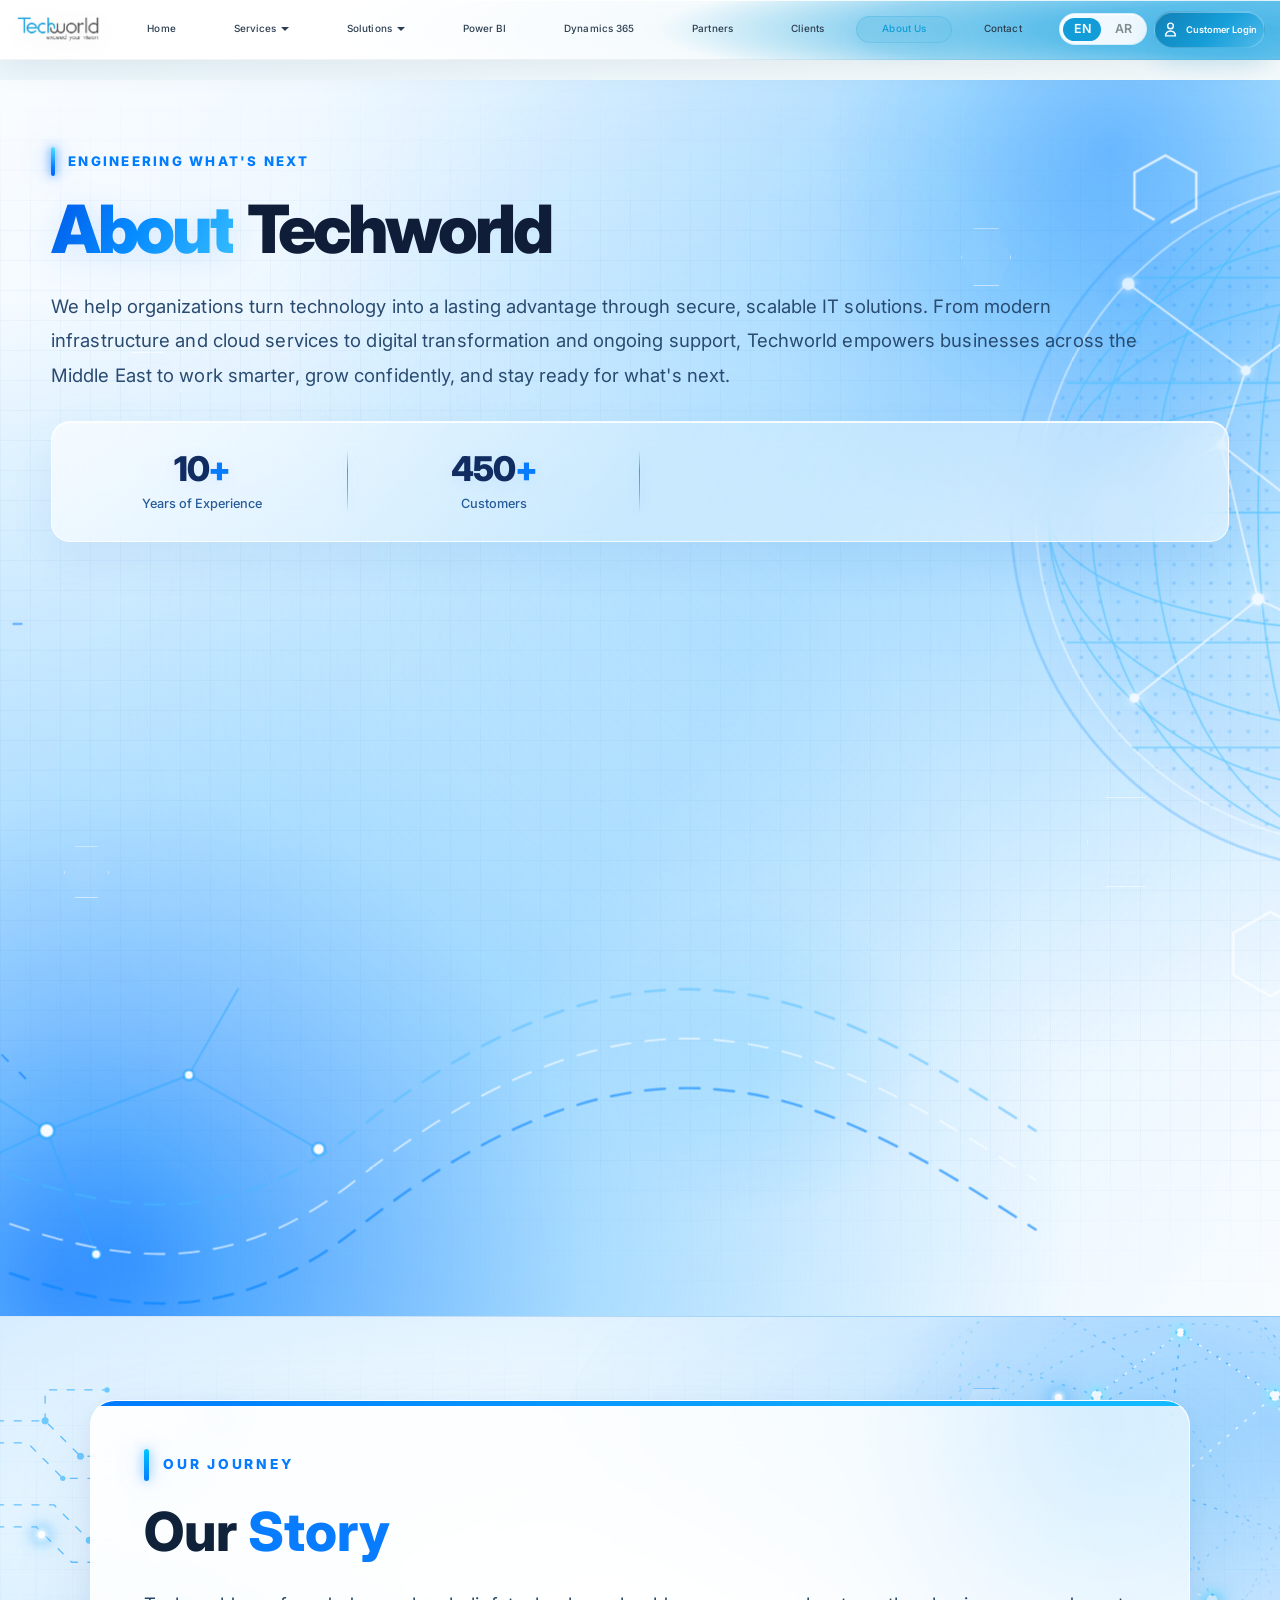
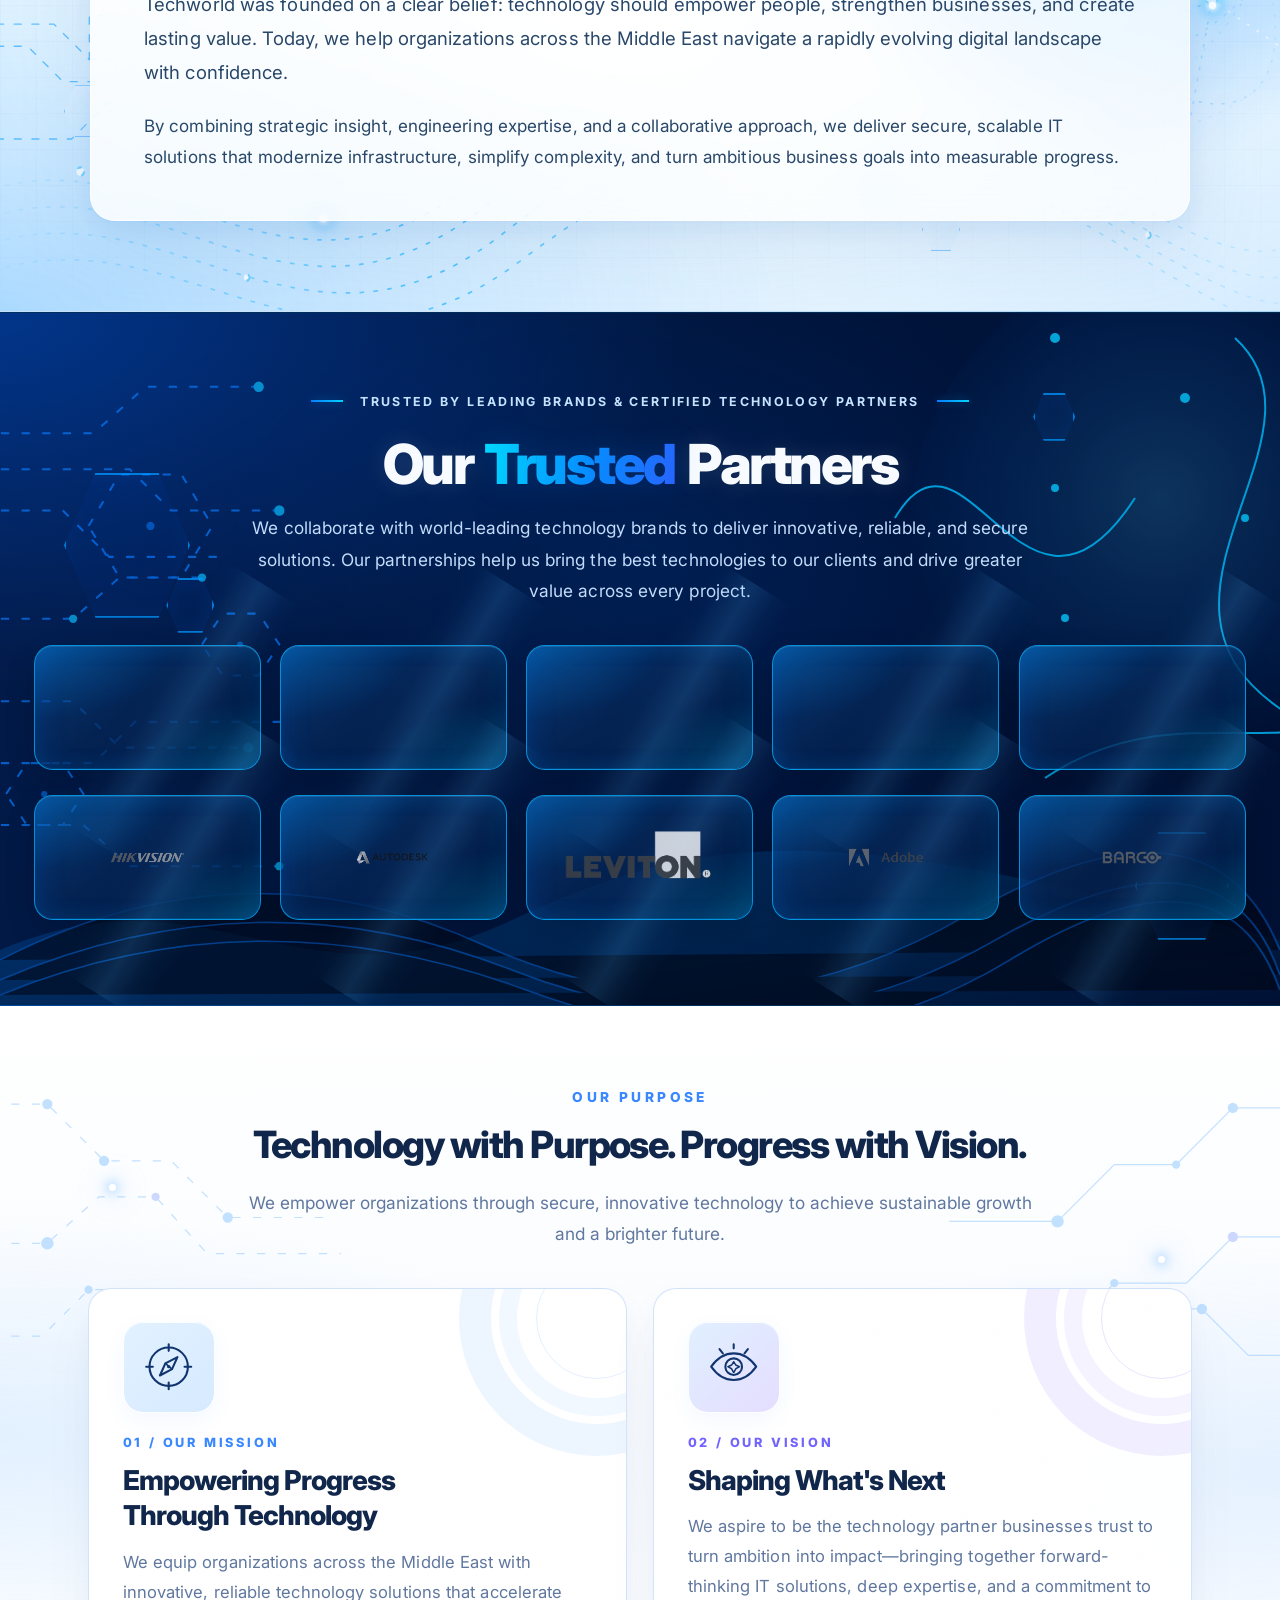
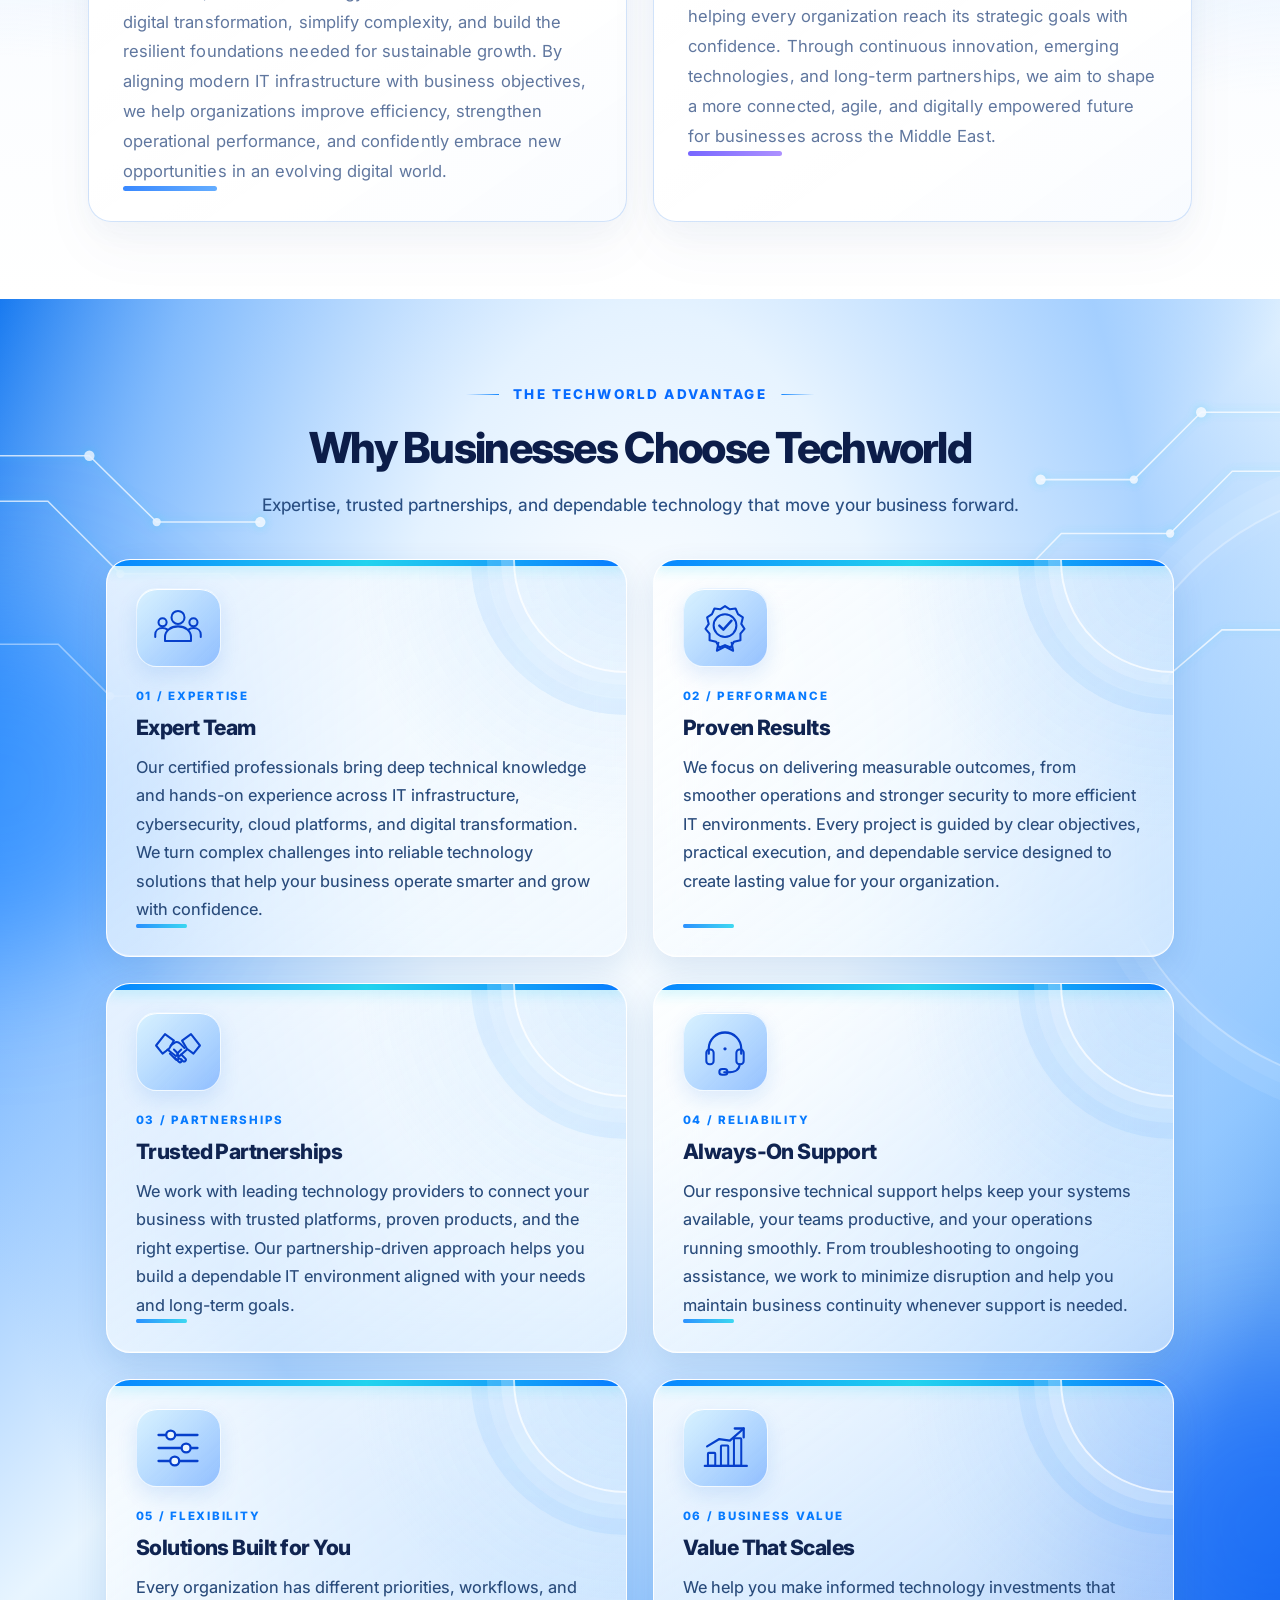
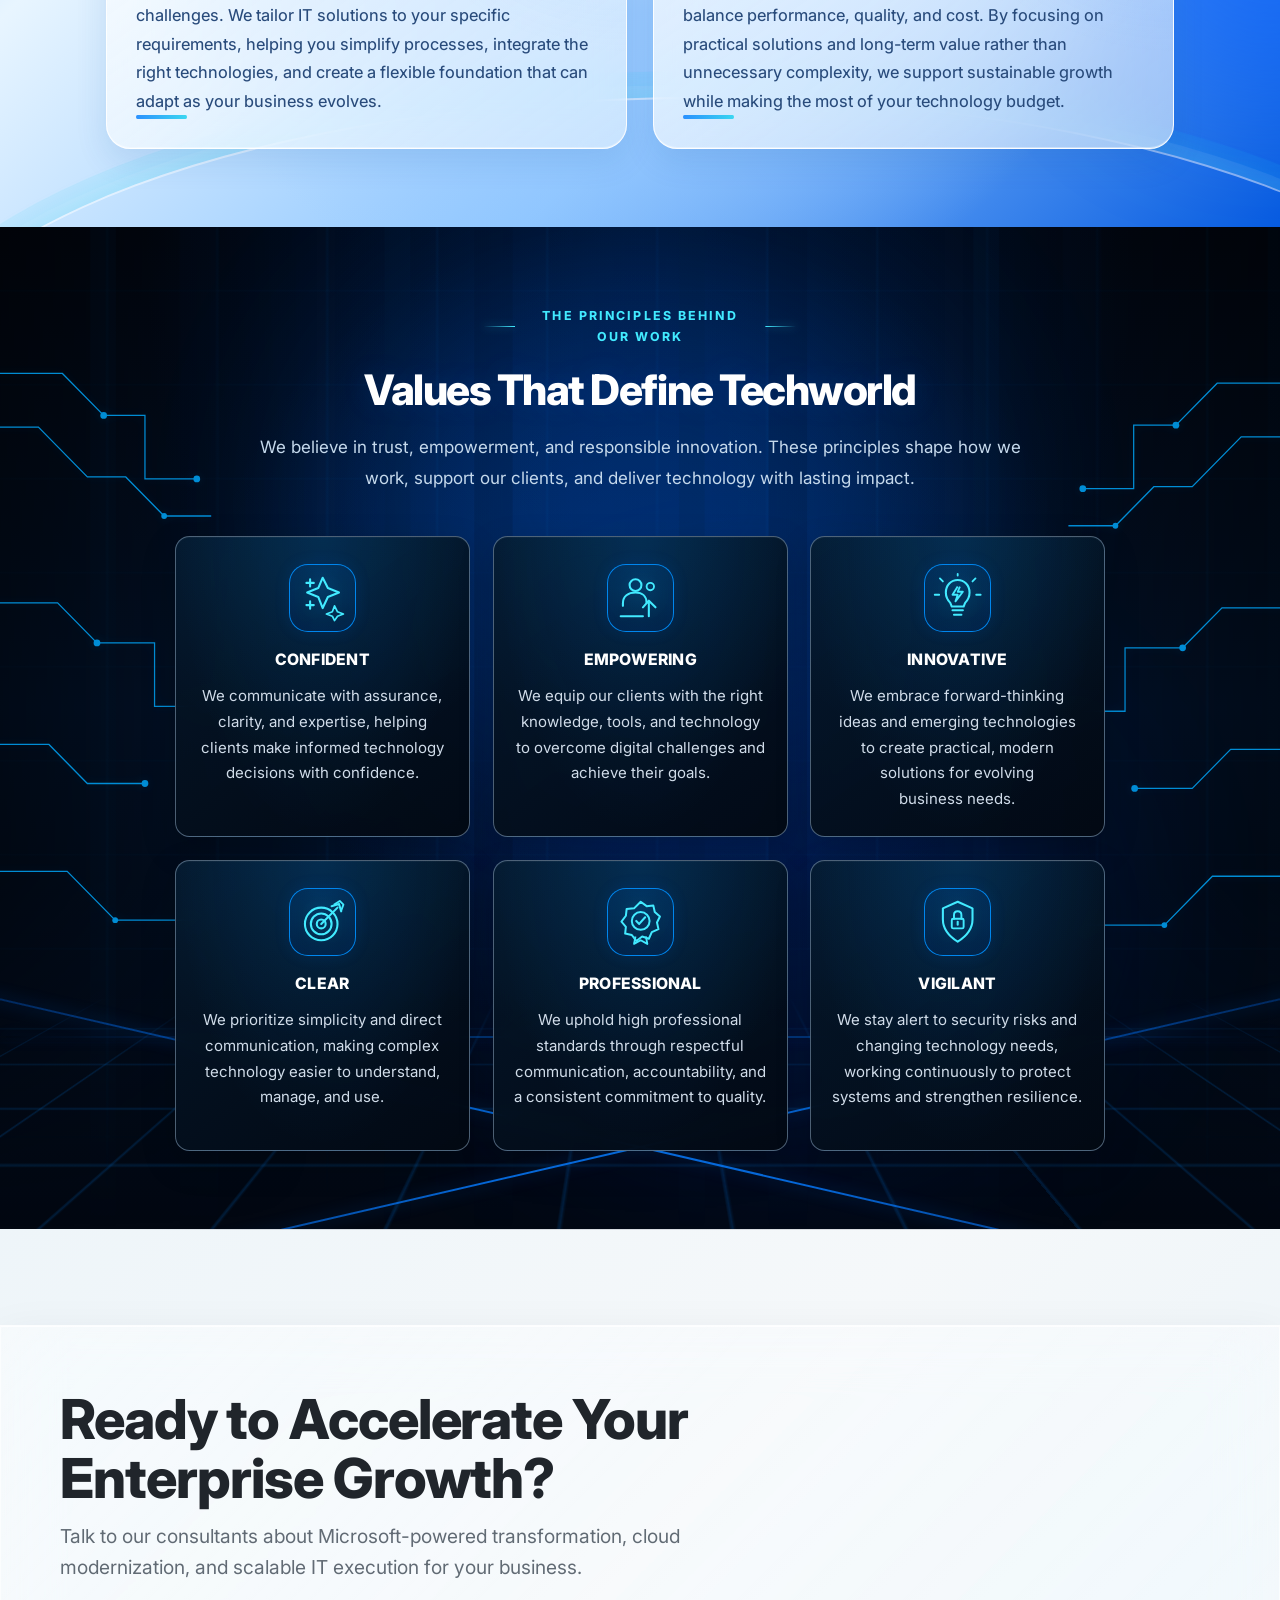
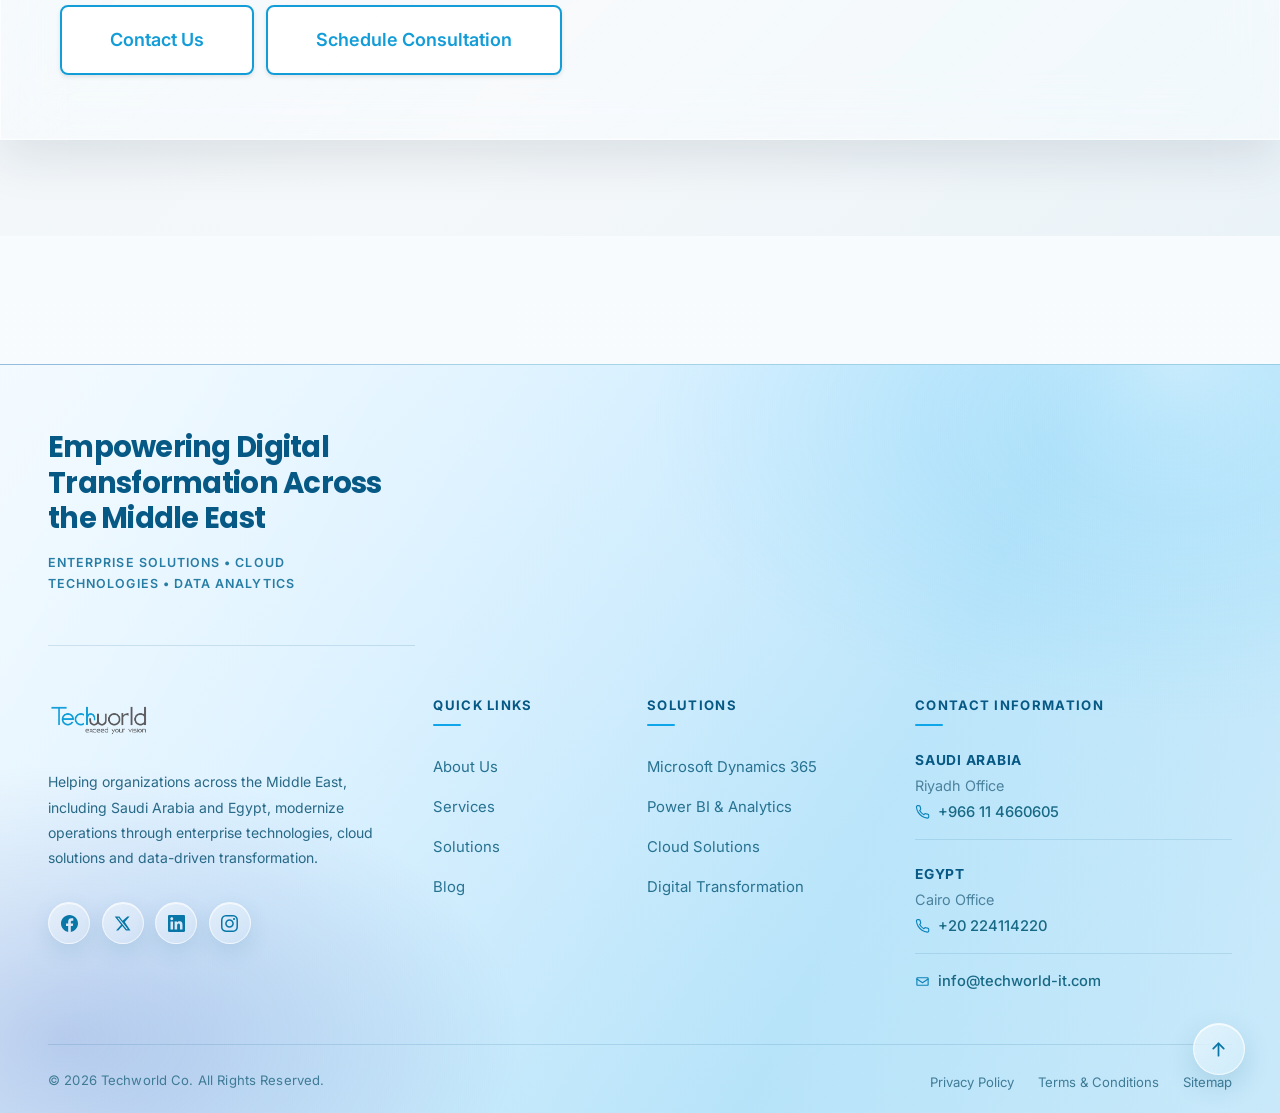
==== commit 7f4c3b47: "Update header website" ====
--- a/about.html
+++ b/about.html
@@ -96,104 +96,277 @@
             <a href="index.html" class="nav-link" data-lang-en="Home" data-lang-ar="الرئيسية">Home</a>
           </li>
           
+          <!-- SERVICES MEGA MENU -->
           <li class="nav-item has-dropdown">
-            <a href="#" class="nav-link dropdown-toggle" data-lang-en="Services" data-lang-ar="الخدمات">Services</a>
-            <div class="mega-menu">
-              <div class="mega-menu-grid">
-                <div class="mega-menu-column">
-                  <a href="services.html#technology" class="mega-menu-item">
-                    <div class="mega-menu-icon">💻</div>
-                    <div class="mega-menu-content">
-                      <div class="mega-menu-title" data-lang-en="Technology Solutions" data-lang-ar="الحلول التقنية">Technology Solutions</div>
-                      <div class="mega-menu-desc" data-lang-en="Advanced technology to modernize your business" data-lang-ar="تقنية متقدمة لتحديث أعمالك">Advanced technology to modernize your business</div>
+            <a href="#" class="nav-link dropdown-toggle" data-lang-en="Services" data-lang-ar="الخدمات" aria-haspopup="true"
+              aria-expanded="false">
+              Services
+            </a>
+          
+            <div class="mega-menu mega-menu-services">
+              <div class="mega-layout">
+          
+                <div class="mega-main">
+                  <div class="mega-heading">
+                    <span class="mega-heading-line"></span>
+                    <div>
+                      <h2 data-lang-en="Our Services" data-lang-ar="خدماتنا">Our Services</h2>
+                      <p data-lang-en="Innovative services to help your business grow"
+                        data-lang-ar="خدمات مبتكرة لمساعدة أعمالك على النمو">
+                        Innovative services to help your business grow
+                      </p>
                     </div>
-                  </a>
-                  
-                  <a href="services.html#it-infrastructure" class="mega-menu-item">
-                    <div class="mega-menu-icon">🖥️</div>
-                    <div class="mega-menu-content">
-                      <div class="mega-menu-title" data-lang-en="IT Infrastructure" data-lang-ar="البنية التحتية">IT Infrastructure</div>
-                      <div class="mega-menu-desc" data-lang-en="Robust and scalable infrastructure solutions" data-lang-ar="حلول بنية تحتية قوية وقابلة للتوسع">Robust and scalable infrastructure solutions</div>
-                    </div>
-                  </a>
-                  
-                  <a href="services.html#web-design" class="mega-menu-item">
-                    <div class="mega-menu-icon">🎨</div>
-                    <div class="mega-menu-content">
-                      <div class="mega-menu-title" data-lang-en="Web Design" data-lang-ar="تصميم المواقع">Web Design</div>
-                      <div class="mega-menu-desc" data-lang-en="Creative and responsive web solutions" data-lang-ar="حلول ويب إبداعية ومتجاوبة">Creative and responsive web solutions</div>
-                    </div>
-                  </a>
+                  </div>
+          
+                  <div class="mega-cards">
+          
+                    <a href="services.html#technology" class="mega-card">
+                      <span class="mega-icon icon-blue">
+                        <svg viewBox="0 0 24 24" aria-hidden="true">
+                          <rect x="3" y="4" width="18" height="13" rx="1.5" />
+                          <path d="M1.5 20h21M8 17l-1 3m9-3 1 3" />
+                        </svg>
+                      </span>
+                      <span class="mega-card-copy">
+                        <span class="mega-card-title" data-lang-en="Technology Solutions" data-lang-ar="الحلول التقنية">Technology
+                          Solutions</span>
+                        <span class="mega-card-desc" data-lang-en="Advanced technology to modernize your business"
+                          data-lang-ar="تقنيات متقدمة لتحديث أعمالك">Advanced technology to modernize your business</span>
+                      </span>
+                      <span class="mega-arrow" aria-hidden="true">›</span>
+                    </a>
+          
+                    <a href="services.html#it-infrastructure" class="mega-card">
+                      <span class="mega-icon icon-teal">
+                        <svg viewBox="0 0 24 24" aria-hidden="true">
+                          <rect x="3" y="4" width="18" height="13" rx="1.5" />
+                          <path d="M8 21h8m-4-4v4M7 8h.01M10 8h7" />
+                        </svg>
+                      </span>
+                      <span class="mega-card-copy">
+                        <span class="mega-card-title" data-lang-en="IT Infrastructure"
+                          data-lang-ar="البنية التحتية لتقنية المعلومات">IT Infrastructure</span>
+                        <span class="mega-card-desc" data-lang-en="Robust and scalable infrastructure solutions"
+                          data-lang-ar="حلول بنية تحتية قوية وقابلة للتوسع">Robust and scalable infrastructure solutions</span>
+                      </span>
+                      <span class="mega-arrow" aria-hidden="true">›</span>
+                    </a>
+          
+                    <a href="services.html#web-design" class="mega-card">
+                      <span class="mega-icon icon-purple">
+                        <svg viewBox="0 0 24 24" aria-hidden="true">
+                          <circle cx="12" cy="12" r="9" />
+                          <circle cx="8" cy="9" r="1" />
+                          <circle cx="14.5" cy="7.5" r="1" />
+                          <circle cx="16" cy="13" r="1" />
+                          <path d="M12 21v-3a2 2 0 0 0-2-2H8a2 2 0 0 1-2-2v-1" />
+                        </svg>
+                      </span>
+                      <span class="mega-card-copy">
+                        <span class="mega-card-title" data-lang-en="Web Design" data-lang-ar="تصميم المواقع">Web Design</span>
+                        <span class="mega-card-desc" data-lang-en="Creative and responsive web solutions"
+                          data-lang-ar="حلول ويب إبداعية ومتجاوبة">Creative and responsive web solutions</span>
+                      </span>
+                      <span class="mega-arrow" aria-hidden="true">›</span>
+                    </a>
+          
+                    <a href="services.html#software-development" class="mega-card">
+                      <span class="mega-icon icon-purple">
+                        <svg viewBox="0 0 24 24" aria-hidden="true">
+                          <path d="m8 5-7 7 7 7M16 5l7 7-7 7M14 3l-4 18" />
+                        </svg>
+                      </span>
+                      <span class="mega-card-copy">
+                        <span class="mega-card-title" data-lang-en="Software Development" data-lang-ar="تطوير البرمجيات">Software
+                          Development</span>
+                        <span class="mega-card-desc" data-lang-en="Custom software for your unique needs"
+                          data-lang-ar="برمجيات مخصصة لاحتياجاتك الفريدة">Custom software for your unique needs</span>
+                      </span>
+                      <span class="mega-arrow" aria-hidden="true">›</span>
+                    </a>
+          
+                    <a href="services.html#microsoft-cloud" class="mega-card">
+                      <span class="mega-icon icon-blue">
+                        <svg viewBox="0 0 24 24" aria-hidden="true">
+                          <path d="M6 18h12a4 4 0 0 0 .4-8A6.5 6.5 0 0 0 6 8.5 4.8 4.8 0 0 0 6 18Z" />
+                        </svg>
+                      </span>
+                      <span class="mega-card-copy">
+                        <span class="mega-card-title" data-lang-en="Microsoft Cloud" data-lang-ar="سحابة مايكروسوفت">Microsoft
+                          Cloud</span>
+                        <span class="mega-card-desc" data-lang-en="Azure, Office 365 &amp; enterprise solutions"
+                          data-lang-ar="Azure وOffice 365 وحلول المؤسسات">Azure, Office 365 &amp; enterprise solutions</span>
+                      </span>
+                      <span class="mega-arrow" aria-hidden="true">›</span>
+                    </a>
+          
+                  </div>
                 </div>
-                
-                <div class="mega-menu-column">
-                  <a href="services.html#software-development" class="mega-menu-item">
-                    <div class="mega-menu-icon">⚙️</div>
-                    <div class="mega-menu-content">
-                      <div class="mega-menu-title" data-lang-en="Software Development" data-lang-ar="تطوير البرمجيات">Software Development</div>
-                      <div class="mega-menu-desc" data-lang-en="Custom software for your unique needs" data-lang-ar="برمجيات مخصصة لاحتياجاتك الفريدة">Custom software for your unique needs</div>
-                    </div>
-                  </a>
-                  
-                  <a href="services.html#microsoft-cloud" class="mega-menu-item">
-                    <div class="mega-menu-icon">☁️</div>
-                    <div class="mega-menu-content">
-                      <div class="mega-menu-title" data-lang-en="Microsoft Cloud" data-lang-ar="السحابة السحابية">Microsoft Cloud</div>
-                      <div class="mega-menu-desc" data-lang-en="Azure, Office 365 & enterprise solutions" data-lang-ar="Azure و Office 365 والحلول المؤسسية">Azure, Office 365 & enterprise solutions</div>
-                    </div>
-                  </a>
-                </div>
+          
+                <aside class="mega-promo">
+                  <div class="mega-promo-image">
+                    <img src="images/Mega-menue image.png" alt="Cloud infrastructure and data center" loading="eager">
+                  </div>
+                  <div class="mega-promo-content">
+                    <p class="mega-eyebrow" data-lang-en="BUILD A STRONGER DIGITAL FUTURE"
+                      data-lang-ar="ابنِ مستقبلًا رقميًا أقوى">
+                      BUILD A STRONGER DIGITAL FUTURE
+                    </p>
+                    <h3 data-lang-en="Technology that works for you" data-lang-ar="تقنية تعمل من أجلك">
+                      Technology that works for you
+                    </h3>
+                    <p class="mega-promo-desc"
+                      data-lang-en="From cloud to security, we deliver integrated IT solutions that keep your business ahead."
+                      data-lang-ar="من الحوسبة السحابية إلى الأمان، نقدم حلول تقنية متكاملة تساعد أعمالك على التقدم.">
+                      From cloud to security, we deliver integrated IT solutions that keep your business ahead.
+                    </p>
+                    <a class="mega-learn-more" href="services.html">
+                      <span data-lang-en="Learn More" data-lang-ar="اعرف المزيد">Learn More</span>
+                      <svg viewBox="0 0 24 24" aria-hidden="true">
+                        <path d="M5 12h14m-6-6 6 6-6 6" />
+                      </svg>
+                    </a>
+                  </div>
+                </aside>
+          
               </div>
             </div>
           </li>
           
+          
+          <!-- SOLUTIONS MEGA MENU -->
           <li class="nav-item has-dropdown">
-            <a href="#" class="nav-link dropdown-toggle" data-lang-en="Solutions" data-lang-ar="الحلول">Solutions</a>
-            <div class="mega-menu">
-              <div class="mega-menu-grid">
-                <div class="mega-menu-column">
-                  <a href="solutions.html#networking" class="mega-menu-item">
-                    <div class="mega-menu-icon">🌐</div>
-                    <div class="mega-menu-content">
-                      <div class="mega-menu-title" data-lang-en="Networking" data-lang-ar="الشبكات">Networking</div>
-                      <div class="mega-menu-desc" data-lang-en="Enterprise networking for seamless connectivity" data-lang-ar="شبكات مؤسسية للاتصال السلس">Enterprise networking for seamless connectivity</div>
+            <a href="#" class="nav-link dropdown-toggle" data-lang-en="Solutions" data-lang-ar="الحلول" aria-haspopup="true"
+              aria-expanded="false">
+              Solutions
+            </a>
+          
+            <div class="mega-menu mega-menu-solutions">
+              <div class="mega-layout">
+          
+                <div class="mega-main">
+                  <div class="mega-heading">
+                    <span class="mega-heading-line"></span>
+                    <div>
+                      <h2 data-lang-en="Our Solutions" data-lang-ar="حلولنا">Our Solutions</h2>
+                      <p data-lang-en="Comprehensive solutions for a smarter tomorrow"
+                        data-lang-ar="حلول متكاملة من أجل مستقبل أكثر ذكاءً">
+                        Comprehensive solutions for a smarter tomorrow
+                      </p>
                     </div>
-                  </a>
-                  
-                  <a href="solutions.html#office-automation" class="mega-menu-item">
-                    <div class="mega-menu-icon">🏢</div>
-                    <div class="mega-menu-content">
-                      <div class="mega-menu-title" data-lang-en="Office Automation" data-lang-ar="أتمتة المكاتب">Office Automation</div>
-                      <div class="mega-menu-desc" data-lang-en="Streamline operations with automation" data-lang-ar="تبسيط العمليات بالأتمتة">Streamline operations with automation</div>
-                    </div>
-                  </a>
-                  
-                  <a href="solutions.html#hardware" class="mega-menu-item">
-                    <div class="mega-menu-icon">🔧</div>
-                    <div class="mega-menu-content">
-                      <div class="mega-menu-title" data-lang-en="Hardware Solutions" data-lang-ar="حلول الأجهزة">Hardware Solutions</div>
-                      <div class="mega-menu-desc" data-lang-en="Premium hardware from leading brands" data-lang-ar="أجهزة متميزة من علامات رائدة">Premium hardware from leading brands</div>
-                    </div>
-                  </a>
+                  </div>
+          
+                  <div class="mega-cards">
+          
+                    <a href="solutions.html#networking" class="mega-card">
+                      <span class="mega-icon icon-blue">
+                        <svg viewBox="0 0 24 24" aria-hidden="true">
+                          <circle cx="12" cy="12" r="10" />
+                          <path d="M2 12h20M12 2a15 15 0 0 1 0 20M12 2a15 15 0 0 0 0 20M4.5 5.5h15M4.5 18.5h15" />
+                        </svg>
+                      </span>
+                      <span class="mega-card-copy">
+                        <span class="mega-card-title" data-lang-en="Networking" data-lang-ar="الشبكات">Networking</span>
+                        <span class="mega-card-desc" data-lang-en="Enterprise networking for seamless connectivity"
+                          data-lang-ar="شبكات مؤسسية لاتصال سلس">Enterprise networking for seamless connectivity</span>
+                      </span>
+                      <span class="mega-arrow" aria-hidden="true">›</span>
+                    </a>
+          
+                    <a href="solutions.html#office-automation" class="mega-card">
+                      <span class="mega-icon icon-teal">
+                        <svg viewBox="0 0 24 24" aria-hidden="true">
+                          <rect x="3" y="3" width="7" height="18" rx="1" />
+                          <rect x="14" y="7" width="7" height="14" rx="1" />
+                          <path d="M6 7h1m-1 4h1m-1 4h1m10-4h1m-1 4h1m-1 4h1M5 21h14" />
+                        </svg>
+                      </span>
+                      <span class="mega-card-copy">
+                        <span class="mega-card-title" data-lang-en="Office Automation" data-lang-ar="أتمتة المكاتب">Office
+                          Automation</span>
+                        <span class="mega-card-desc" data-lang-en="Streamline operations with automation"
+                          data-lang-ar="بسّط عملياتك باستخدام الأتمتة">Streamline operations with automation</span>
+                      </span>
+                      <span class="mega-arrow" aria-hidden="true">›</span>
+                    </a>
+          
+                    <a href="solutions.html#hardware" class="mega-card">
+                      <span class="mega-icon icon-purple">
+                        <svg viewBox="0 0 24 24" aria-hidden="true">
+                          <rect x="3" y="3" width="18" height="8" rx="2" />
+                          <rect x="3" y="13" width="18" height="8" rx="2" />
+                          <path d="M7 7h.01M7 17h.01M11 7h6m-6 10h6" />
+                        </svg>
+                      </span>
+                      <span class="mega-card-copy">
+                        <span class="mega-card-title" data-lang-en="Hardware Solutions" data-lang-ar="حلول الأجهزة">Hardware
+                          Solutions</span>
+                        <span class="mega-card-desc" data-lang-en="Premium hardware from leading brands"
+                          data-lang-ar="أجهزة متميزة من علامات تجارية رائدة">Premium hardware from leading brands</span>
+                      </span>
+                      <span class="mega-arrow" aria-hidden="true">›</span>
+                    </a>
+          
+                    <a href="solutions.html#cloud-computing" class="mega-card">
+                      <span class="mega-icon icon-purple">
+                        <svg viewBox="0 0 24 24" aria-hidden="true">
+                          <path d="M6 18h12a4 4 0 0 0 .4-8A6.5 6.5 0 0 0 6 8.5 4.8 4.8 0 0 0 6 18Z" />
+                        </svg>
+                      </span>
+                      <span class="mega-card-copy">
+                        <span class="mega-card-title" data-lang-en="Cloud Computing" data-lang-ar="الحوسبة السحابية">Cloud
+                          Computing</span>
+                        <span class="mega-card-desc" data-lang-en="Scalable cloud infrastructure &amp; services"
+                          data-lang-ar="بنية تحتية وخدمات سحابية قابلة للتوسع">Scalable cloud infrastructure &amp; services</span>
+                      </span>
+                      <span class="mega-arrow" aria-hidden="true">›</span>
+                    </a>
+          
+                    <a href="solutions.html#security" class="mega-card">
+                      <span class="mega-icon icon-blue">
+                        <svg viewBox="0 0 24 24" aria-hidden="true">
+                          <path d="M12 22s8-4 8-11V5l-8-3-8 3v6c0 7 8 11 8 11Z" />
+                          <path d="m9 12 2 2 4-4" />
+                        </svg>
+                      </span>
+                      <span class="mega-card-copy">
+                        <span class="mega-card-title" data-lang-en="Security Solutions" data-lang-ar="حلول الأمان">Security
+                          Solutions</span>
+                        <span class="mega-card-desc" data-lang-en="Comprehensive cybersecurity protection"
+                          data-lang-ar="حماية شاملة للأمن السيبراني">Comprehensive cybersecurity protection</span>
+                      </span>
+                      <span class="mega-arrow" aria-hidden="true">›</span>
+                    </a>
+          
+                  </div>
                 </div>
-                
-                <div class="mega-menu-column">
-                  <a href="solutions.html#cloud-computing" class="mega-menu-item">
-                    <div class="mega-menu-icon">☁️</div>
-                    <div class="mega-menu-content">
-                      <div class="mega-menu-title" data-lang-en="Cloud Computing" data-lang-ar="الحوسبة السحابية">Cloud Computing</div>
-                      <div class="mega-menu-desc" data-lang-en="Scalable cloud infrastructure & services" data-lang-ar="بنية تحتية سحابية قابلة للتوسع">Scalable cloud infrastructure & services</div>
-                    </div>
-                  </a>
-                  
-                  <a href="solutions.html#security" class="mega-menu-item">
-                    <div class="mega-menu-icon">🔒</div>
-                    <div class="mega-menu-content">
-                      <div class="mega-menu-title" data-lang-en="Security Solutions" data-lang-ar="حلول الأمان">Security Solutions</div>
-                      <div class="mega-menu-desc" data-lang-en="Comprehensive cybersecurity protection" data-lang-ar="حماية شاملة للأمن السيبراني">Comprehensive cybersecurity protection</div>
-                    </div>
-                  </a>
-                </div>
+          
+                <aside class="mega-promo">
+                  <div class="mega-promo-image">
+                    <img src="images/Mega-menue image.png" alt="Cloud infrastructure and data center" loading="eager">
+                  </div>
+                  <div class="mega-promo-content">
+                    <p class="mega-eyebrow" data-lang-en="BUILD A STRONGER DIGITAL FUTURE"
+                      data-lang-ar="ابنِ مستقبلًا رقميًا أقوى">
+                      BUILD A STRONGER DIGITAL FUTURE
+                    </p>
+                    <h3 data-lang-en="Technology that works for you" data-lang-ar="تقنية تعمل من أجلك">
+                      Technology that works for you
+                    </h3>
+                    <p class="mega-promo-desc"
+                      data-lang-en="From cloud to security, we deliver integrated IT solutions that keep your business ahead."
+                      data-lang-ar="من الحوسبة السحابية إلى الأمان، نقدم حلول تقنية متكاملة تساعد أعمالك على التقدم.">
+                      From cloud to security, we deliver integrated IT solutions that keep your business ahead.
+                    </p>
+                    <a class="mega-learn-more" href="solutions.html">
+                      <span data-lang-en="Learn More" data-lang-ar="اعرف المزيد">Learn More</span>
+                      <svg viewBox="0 0 24 24" aria-hidden="true">
+                        <path d="M5 12h14m-6-6 6 6-6 6" />
+                      </svg>
+                    </a>
+                  </div>
+                </aside>
+          
               </div>
             </div>
           </li>
--- a/css/about.css
+++ b/css/about.css
@@ -2097,10 +2097,8 @@
     opacity: 1;
     transform: translate3d(0, 0, 0);
 
-    /* JavaScript controls transitions during rotation */
-    transition:
-        opacity 900ms ease-in-out,
-        transform 1400ms cubic-bezier(0.22, 1, 0.36, 1);
+    
+    transition: none !important;
 
     will-change: transform, opacity;
     backface-visibility: hidden;
@@ -4743,7 +4741,7 @@
 
 
 /* =========================================================
-        MEDIUM LAPTOP → LARGE TABLET
+                MEDIUM TABLET → SMALL LAPTOP
         1024px → 1280px
 ========================================================= */
 
@@ -15757,10 +15755,7 @@
     }
 
 
-    .about-trustbar * {
-        -webkit-backdrop-filter: none !important;
-        backdrop-filter: none !important;
-    }
+
 
     /*=======================================================
                   ABOUT — MISSION & VISION
@@ -19305,4 +19300,47 @@
 }
 
 
+/* =========================================================
+   ABOUT TRUSTBAR — SMALL MOBILE DIGITAL GLOBE
+========================================================= */
+
+@media (min-width: 320px) and (max-width: 393px) {
+
+    #about-trustbar .about-digital-globe {
+        display: block !important;
+
+        
+        width: 360px !important;
+        height: auto !important;
+
+      
+        top: -55px !important;
+        right: -80px !important;
+        left: auto !important;
+
+   
+        opacity: 0.8;
+
+       
+        animation: trustbarGlobeFloatMobile 9s ease-in-out infinite !important;
+
+       
+        transform: translate3d(0, 0, 0);
+    }
+
+   
+    @keyframes trustbarGlobeFloatMobile {
+
+        0%,
+        100% {
+            transform: translate3d(0, 0, 0);
+        }
+
+        50% {
+            transform: translate3d(0, -14px, 0);
+        }
+    }
+}
+
+
 /*=======================================================*/
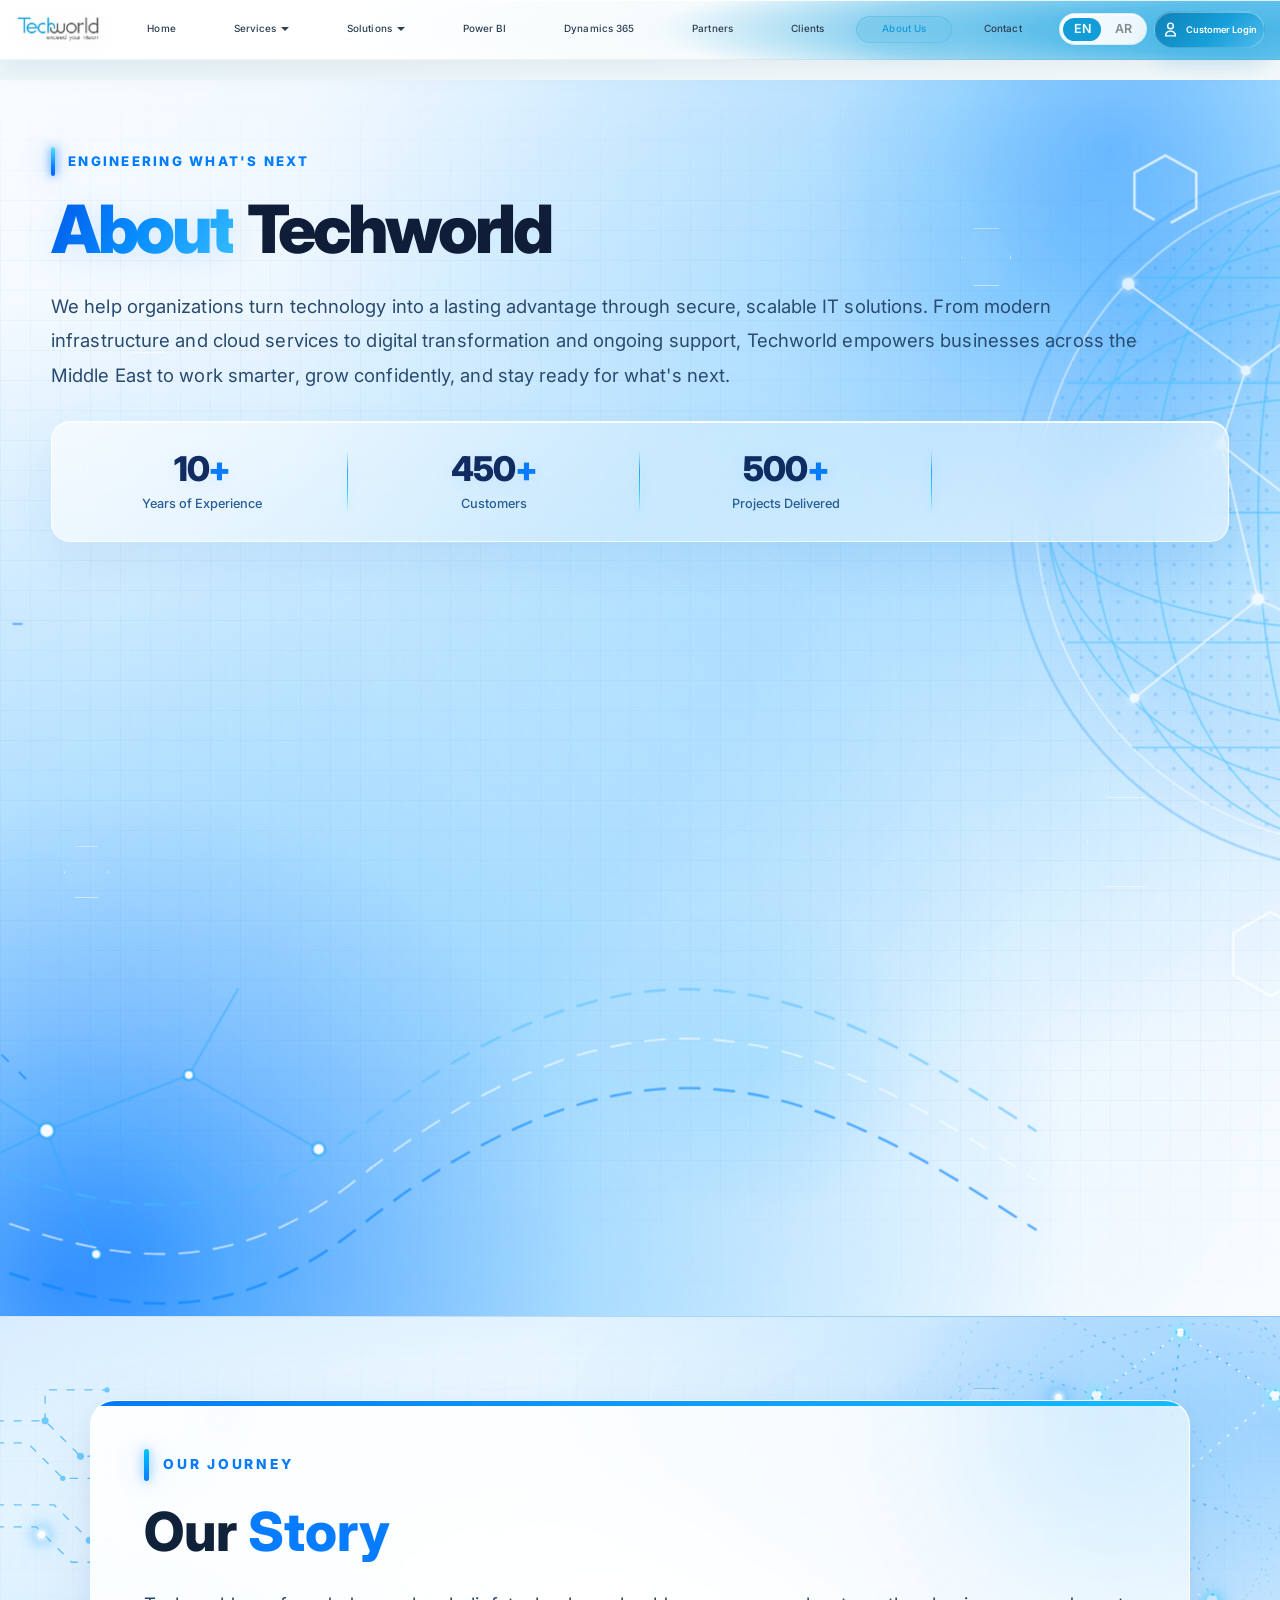
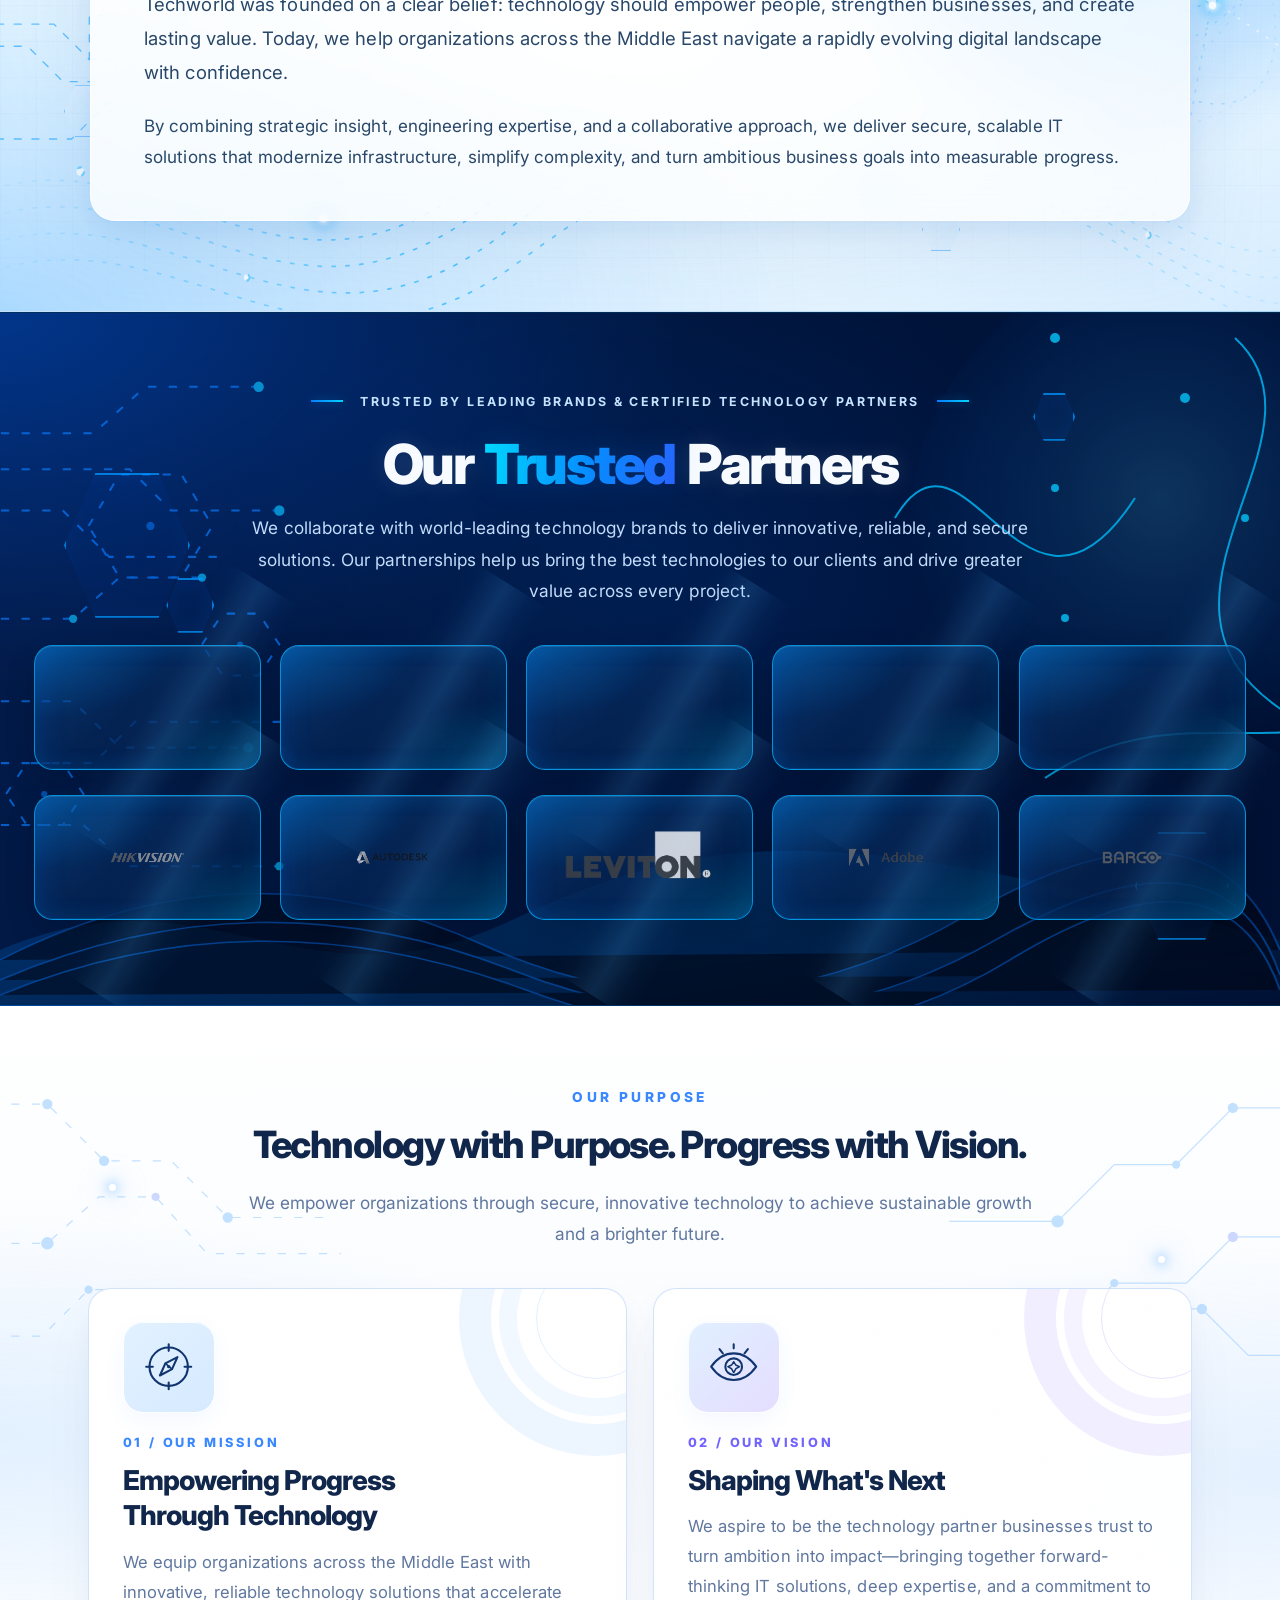
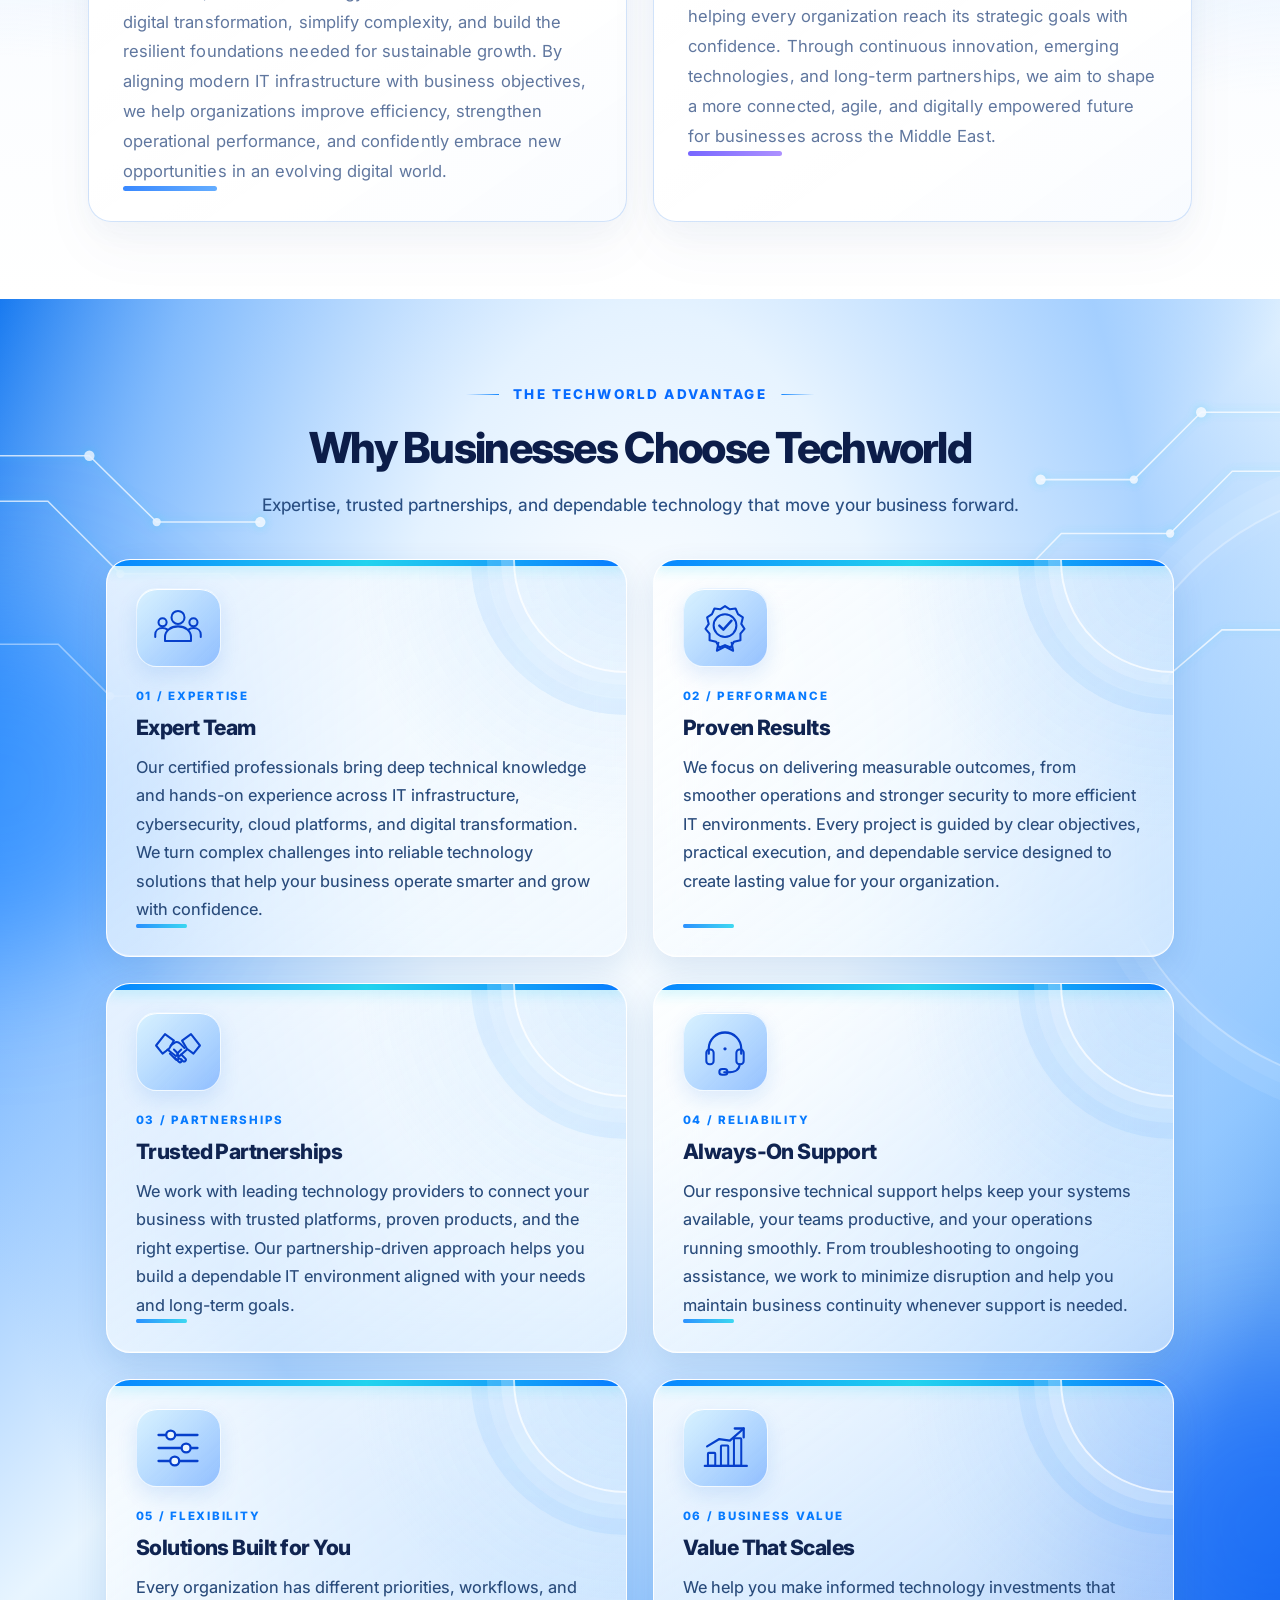
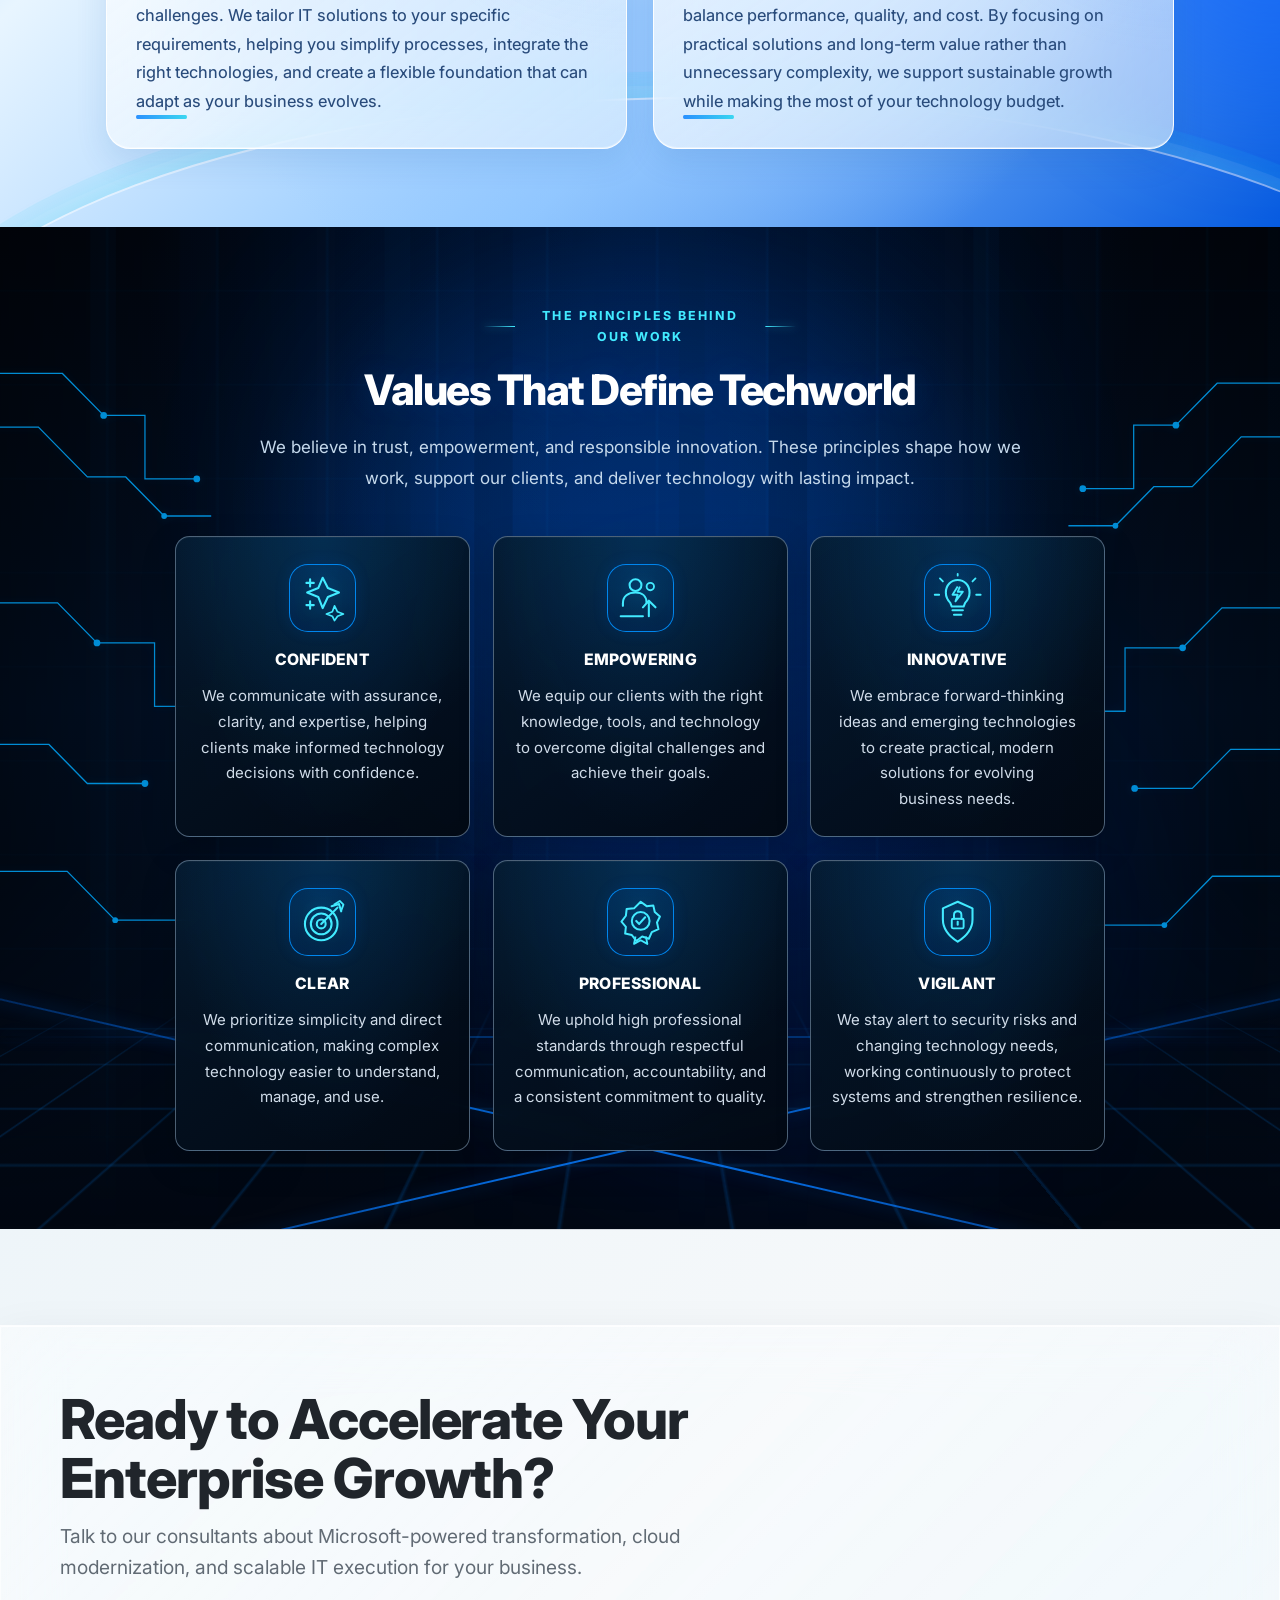
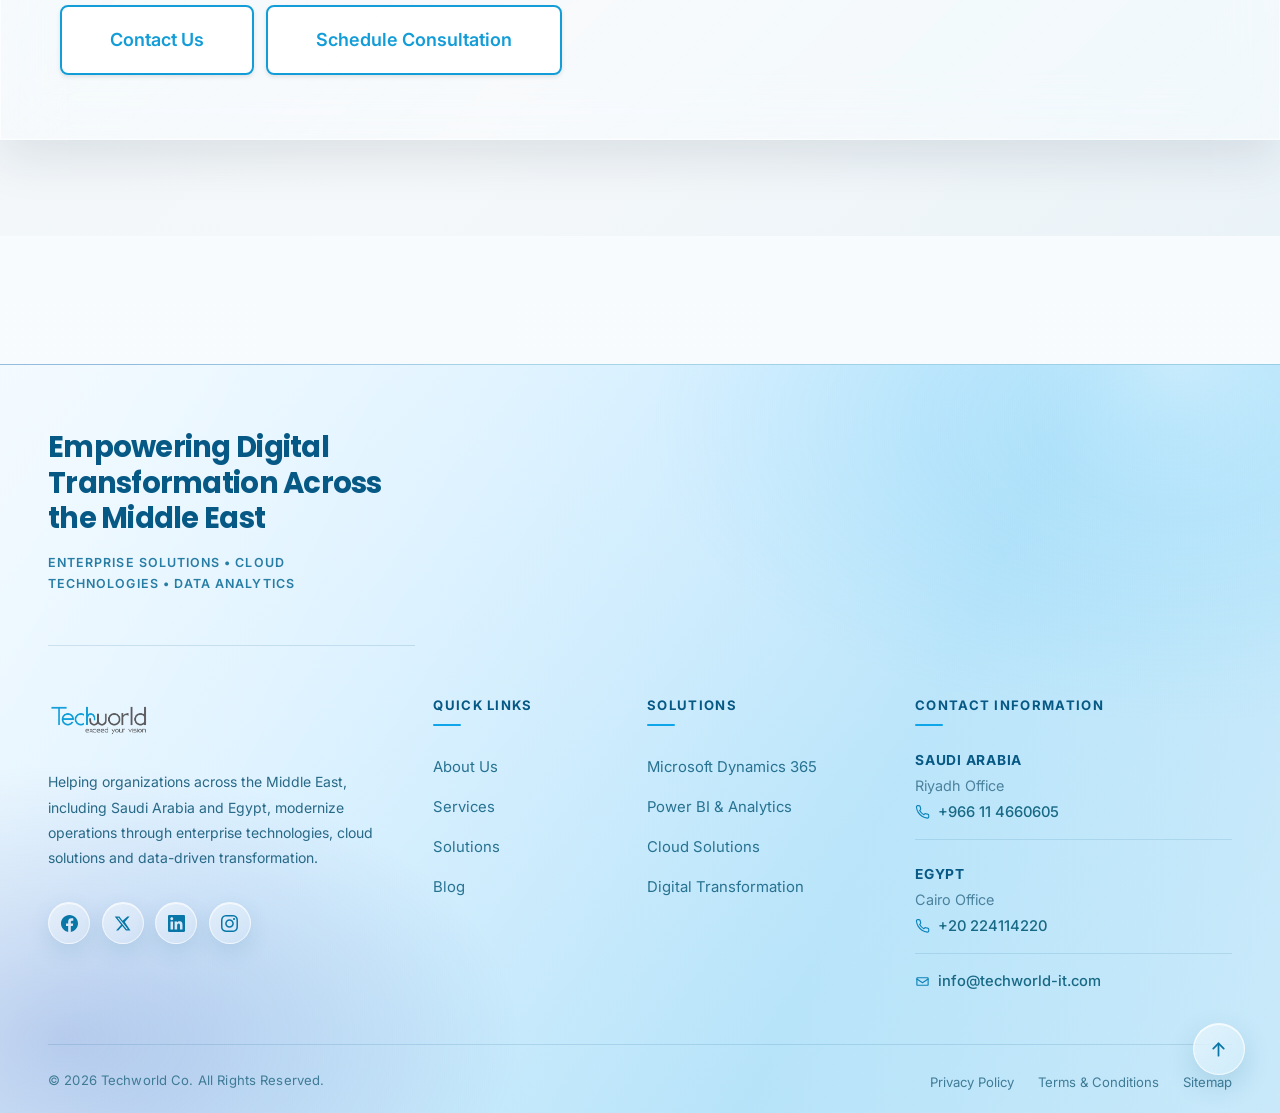
==== commit 5a932ab6: "Update website files" ====
--- a/about.html
+++ b/about.html
@@ -403,7 +403,7 @@
         </div>
         
         <!-- Customer Login Button -->
-        <a href="#login" class="header-login-btn">
+        <a href="customer-login.html" class="header-login-btn">
           <svg class="login-icon" width="18" height="18" viewBox="0 0 24 24" fill="none" stroke="currentColor">
             <path stroke-linecap="round" stroke-linejoin="round" stroke-width="2" d="M16 7a4 4 0 11-8 0 4 4 0 018 0zM12 14a7 7 0 00-7 7h14a7 7 0 00-7-7z" />
           </svg>
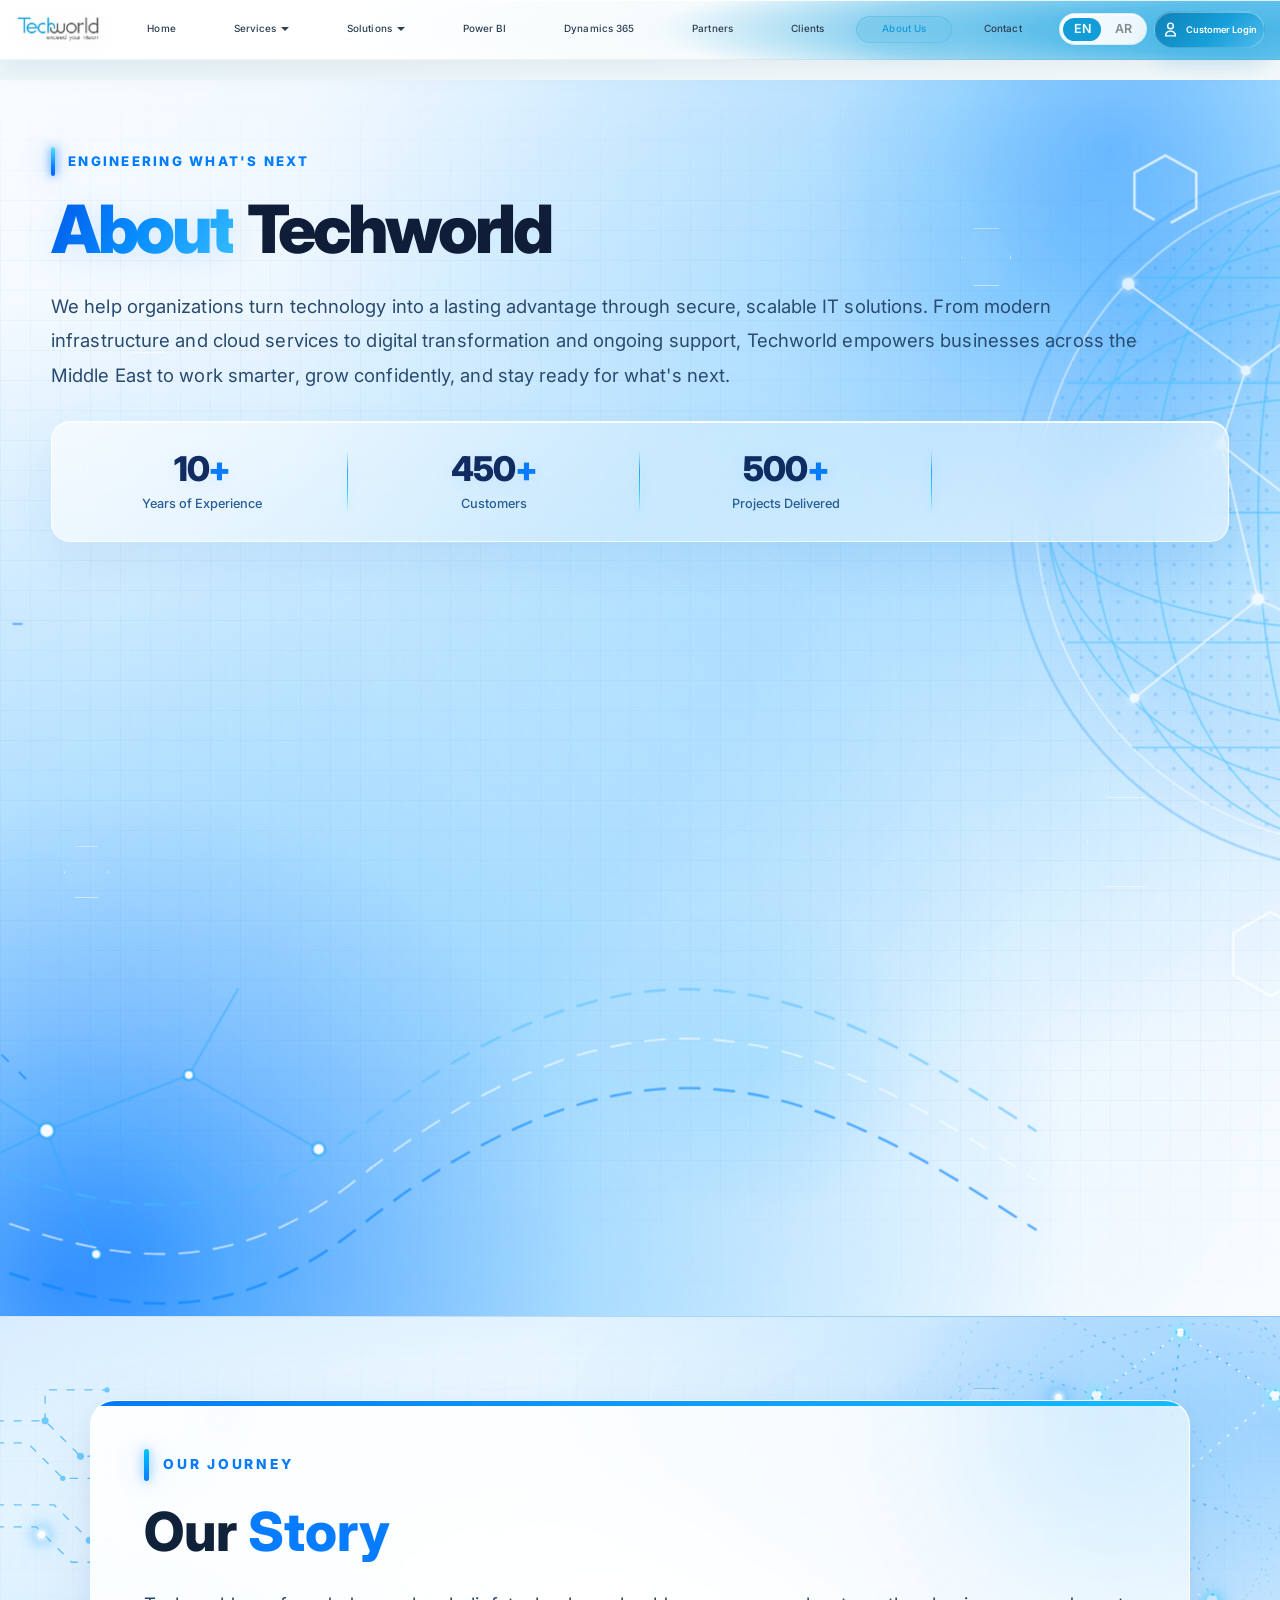
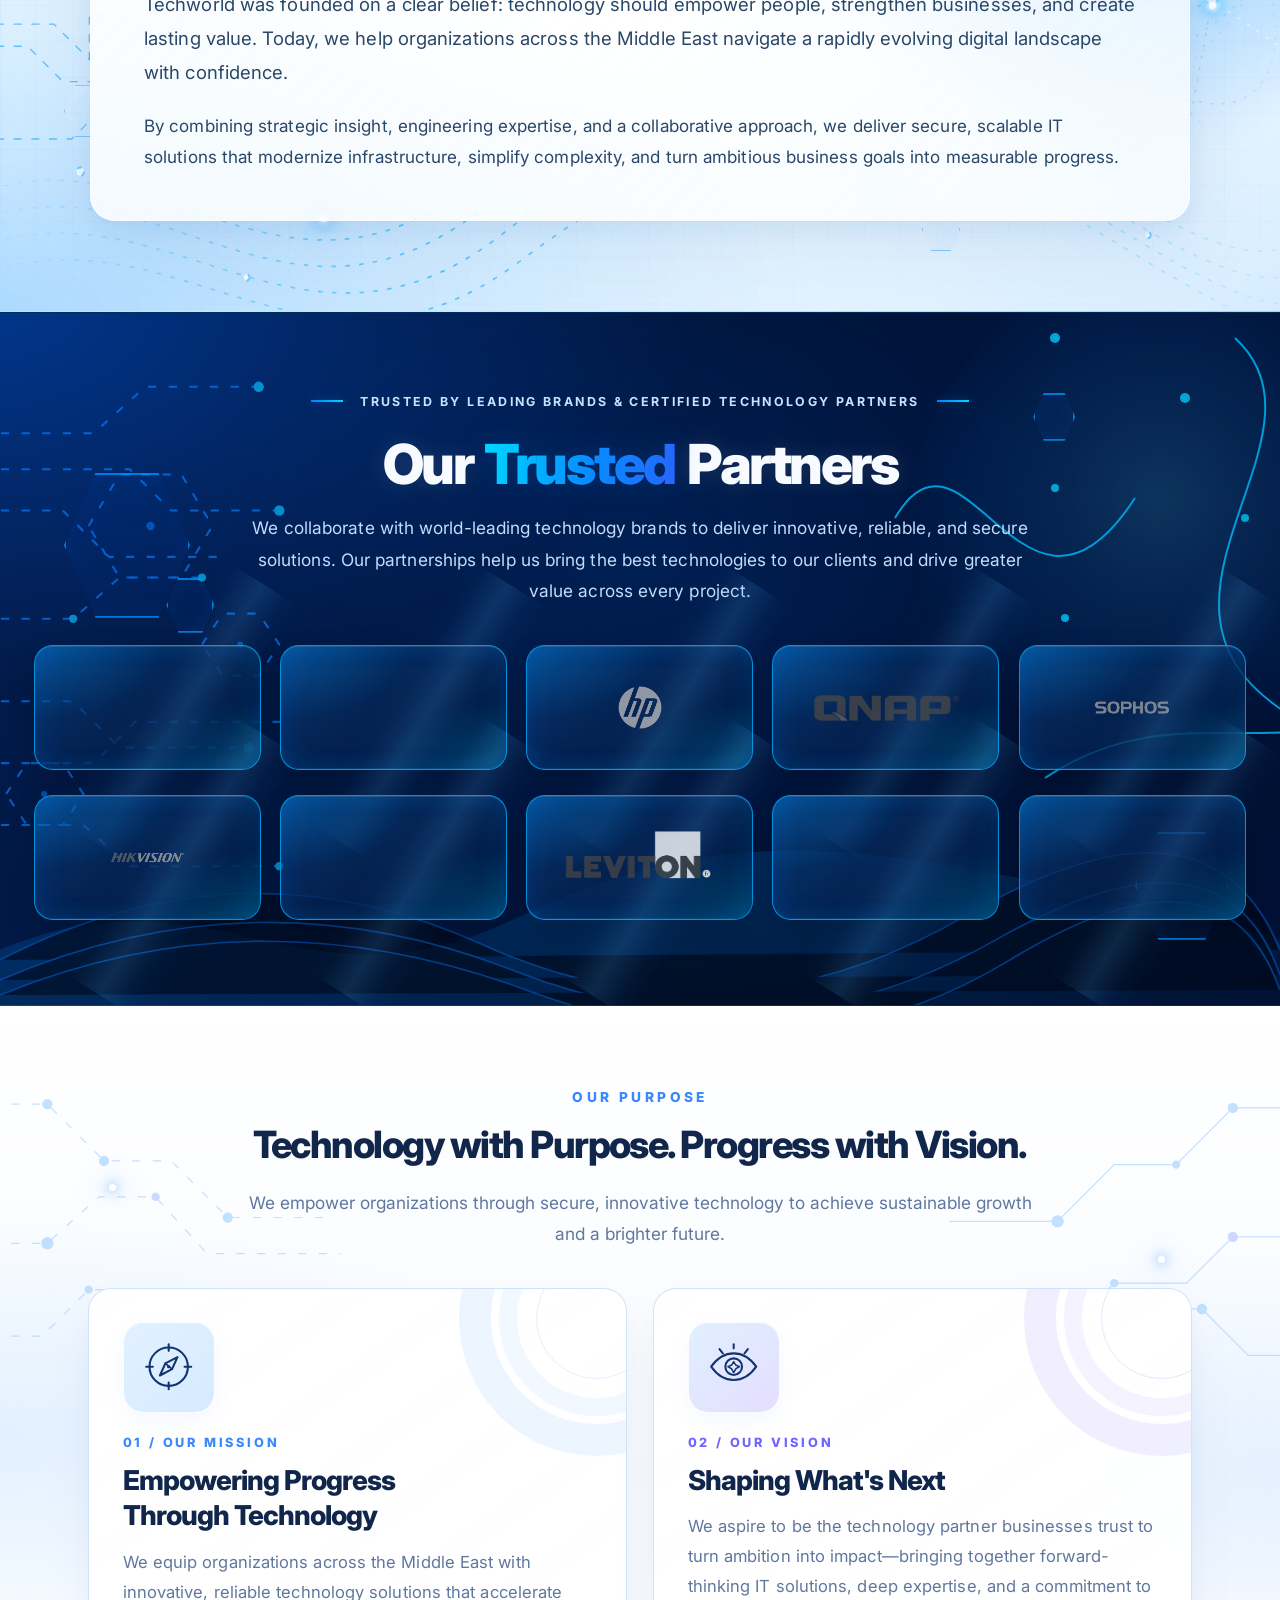
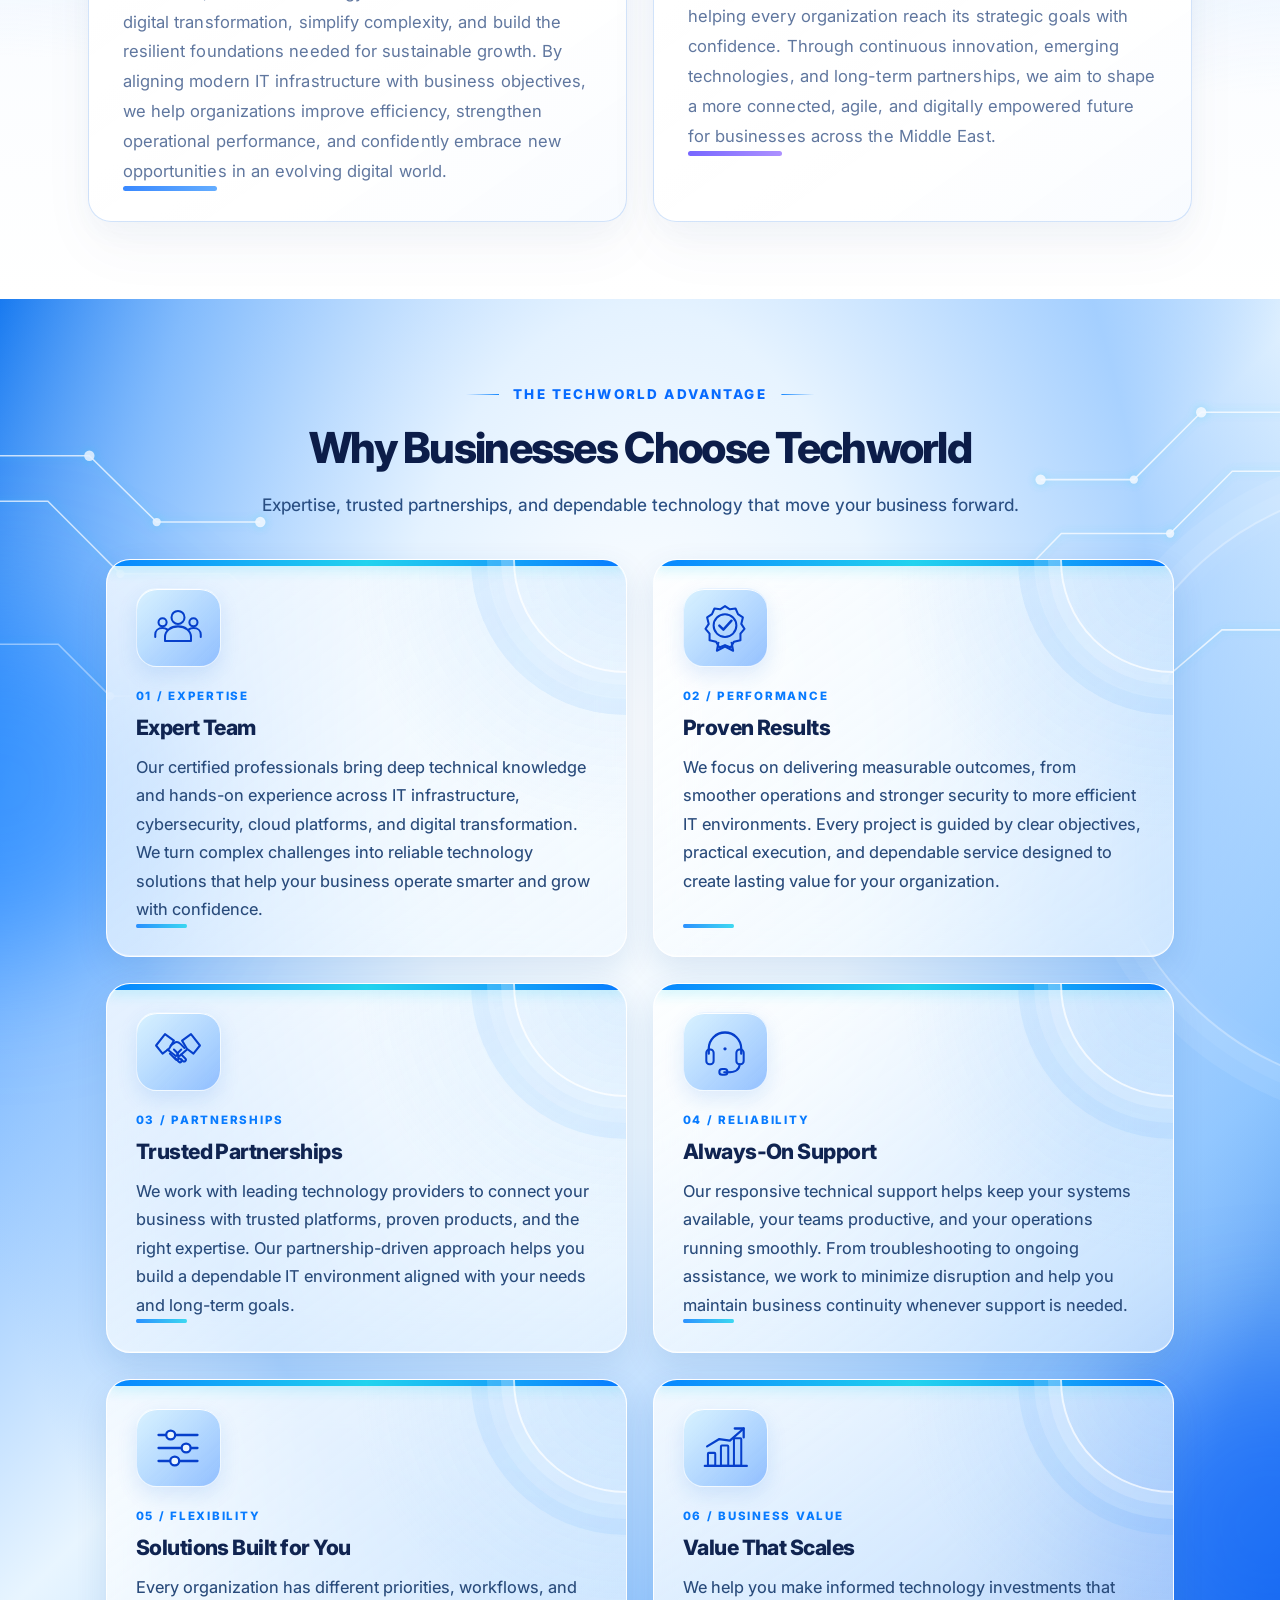
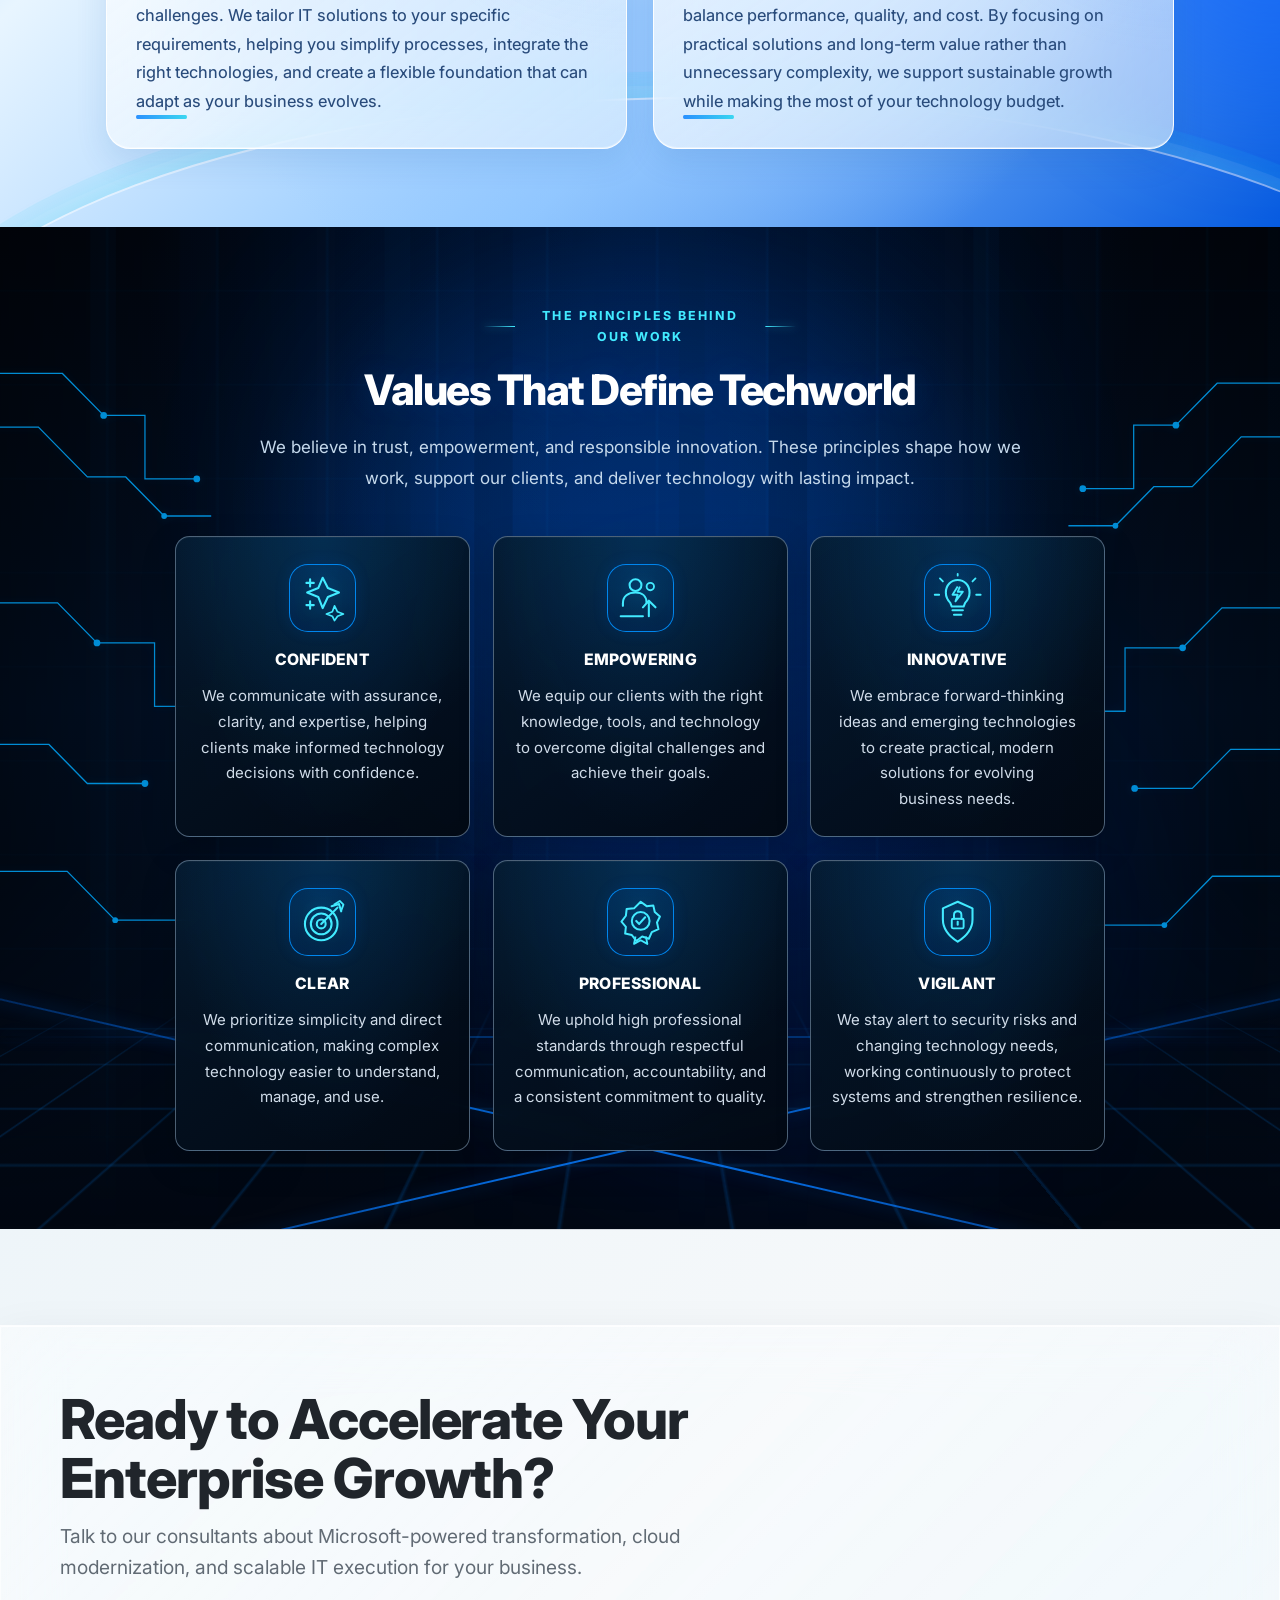
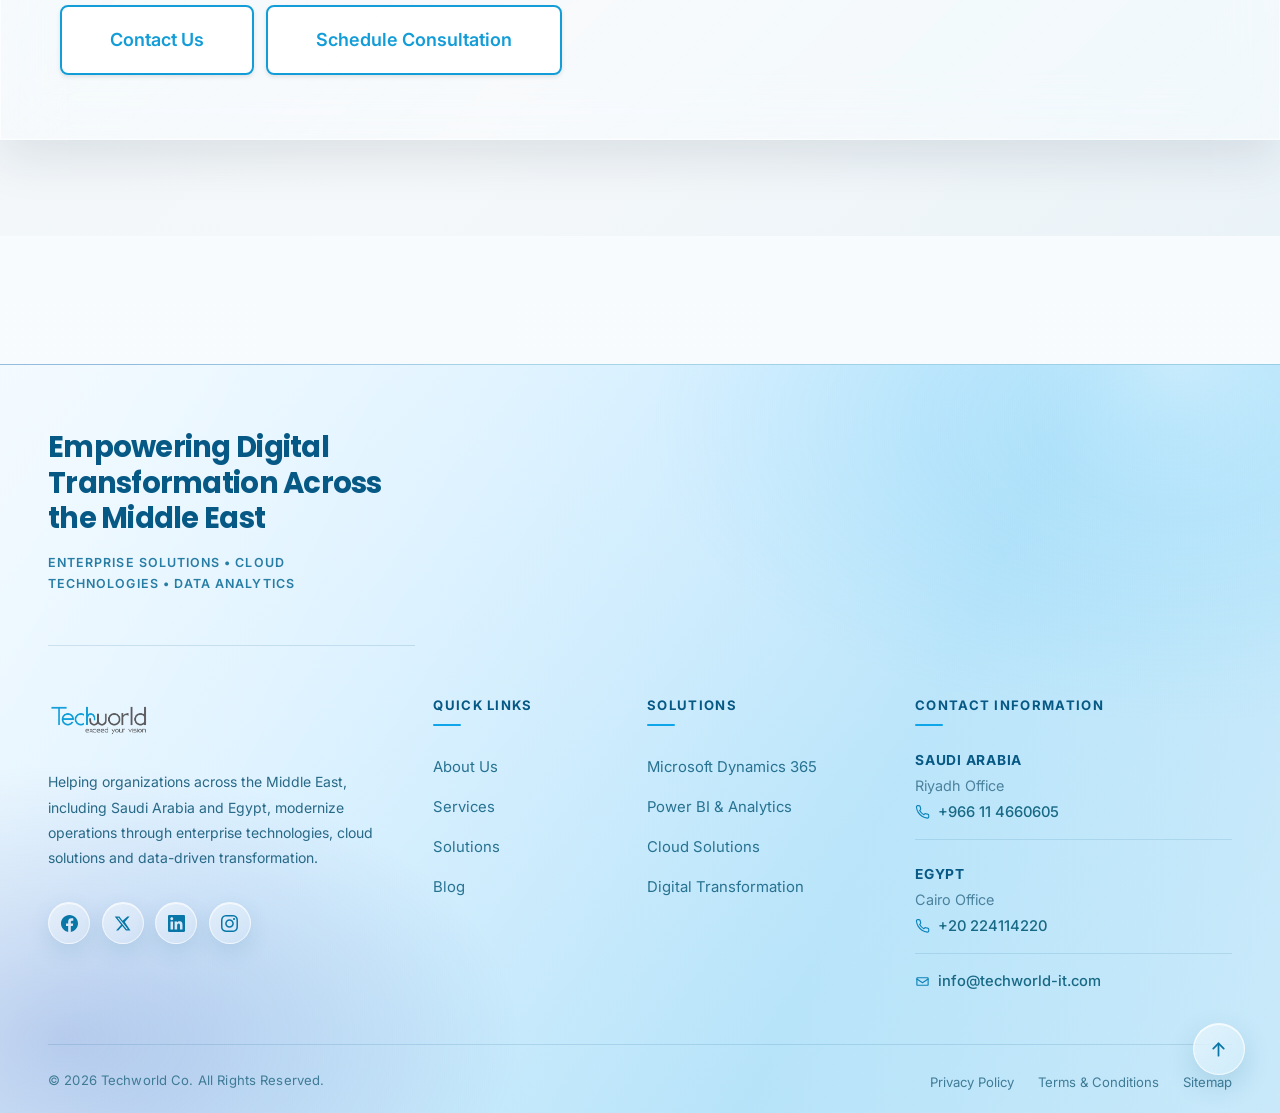
==== commit bc2c361f: "Optimize website assets and loading performance" ====
--- a/about.html
+++ b/about.html
@@ -1210,7 +1210,7 @@
                 </div>
 
                 <div class="about-trustbar-logo">
-                    <img src="images/partners/Tech202441611568.png"
+                    <img src="images/partners/Tech202441611568.webp"
                          alt="Red Hat" loading="lazy">
                 </div>
 
--- a/css/main.css
+++ b/css/main.css
@@ -1,24 +1 @@
-/* ==========================================
-   Main CSS - Import All Stylesheets
-   ========================================== */
-
-/* Import Google Fonts */
-@import url('https://fonts.googleapis.com/css2?family=Inter:wght@300;400;500;600;700;800&family=Poppins:wght@300;400;500;600;700;800&family=Cairo:wght@300;400;500;600;700;800&display=swap');
-
-/* Core Styles */
-@import 'variables.css';
-@import 'reset.css';
-@import 'utilities.css';
-
-/* Component Styles */
-@import 'components.css';
-@import 'header.css';
-@import 'footer.css';
-
-/* Page Specific Styles */
-@import 'home.css';
-@import 'clients.css';
-
-/* Responsive Styles */
-@import 'responsive.css';
-
+@import url('https://fonts.googleapis.com/css2?family=Inter:wght@300;400;500;600;700;800&family=Poppins:wght@300;400;500;600;700;800&family=Cairo:wght@300;400;500;600;700;800&display=swap') ;@import 'variables.css' ;@import 'reset.css' ;@import 'utilities.css' ;@import 'components.css' ;@import 'header.css' ;@import 'footer.css' ;@import 'home.css' ;@import 'responsive.css' ;
--- a/css/about.css
+++ b/css/about.css
@@ -1,19346 +1 @@
-/* =========================================================
-                    ABOUT HERO
-========================================================= */
-
-.about-hero {
-    --about-blue: #0878ff;
-    --about-cyan: #39caff;
-    --about-navy: #101d38;
-    --about-text: #132542;
-
-    position: relative;
-    isolation: isolate;
-    overflow: hidden;
-
-    padding: 82px 0 76px;
-
-    color: var(--about-text);
-
-    background:
-        radial-gradient(ellipse at 88% 17%,
-            rgba(0, 135, 255, 0.38) 0%,
-            rgba(62, 177, 255, 0.22) 22%,
-            transparent 53%),
-        radial-gradient(ellipse at 10% 95%,
-            rgba(0, 117, 255, 0.66) 0%,
-            rgba(59, 178, 255, 0.32) 28%,
-            transparent 58%),
-        radial-gradient(ellipse at 55% 45%,
-            rgba(115, 204, 255, 0.25),
-            transparent 60%),
-        linear-gradient(125deg,
-            #f9fcff 0%,
-            #edf7ff 23%,
-            #c9e8ff 54%,
-            #e9f6ff 77%,
-            #f8fcff 100%);
-
-    border-bottom: 1px solid rgba(0, 91, 190, 0.14);
-}
-
-/* =========================================================
-   BACKGROUND
-========================================================= */
-
-.about-hero-background {
-    position: absolute;
-    inset: 0;
-    z-index: -1;
-
-    overflow: hidden;
-    pointer-events: none;
-    user-select: none;
-}
-
-.about-hero-background::before {
-    content: "";
-
-    position: absolute;
-    inset: 0;
-
-    background-image:
-        linear-gradient(rgba(20, 104, 180, 0.055) 1px,
-            transparent 1px),
-        linear-gradient(90deg,
-            rgba(20, 104, 180, 0.055) 1px,
-            transparent 1px);
-
-    background-size: 30px 30px;
-    opacity: 0.75;
-
-    mask-image: linear-gradient(to bottom,
-            transparent,
-            #000 12%,
-            #000 85%,
-            transparent);
-}
-
-.about-hero-background::after {
-    content: "";
-
-    position: absolute;
-    inset: -20%;
-
-    background:
-        radial-gradient(ellipse at 50% 50%,
-            rgba(255, 255, 255, 0.2),
-            transparent 55%),
-        linear-gradient(110deg,
-            transparent 35%,
-            rgba(255, 255, 255, 0.24) 50%,
-            transparent 65%);
-
-    background-size: 100% 100%, 240% 100%;
-
-    animation: aboutAtmosphere 13s ease-in-out infinite;
-}
-
-/* =========================================================
-   BACKGROUND LIGHT GLOWS
-========================================================= */
-
-.about-glow {
-    position: absolute;
-    display: block;
-
-    border-radius: 50%;
-    filter: blur(2px);
-    pointer-events: none;
-}
-
-.about-glow-one {
-    width: 560px;
-    height: 560px;
-
-    top: -210px;
-    right: -110px;
-
-    background: radial-gradient(circle,
-            rgba(0, 124, 255, 0.27),
-            rgba(43, 177, 255, 0.12) 42%,
-            transparent 72%);
-
-    animation: aboutGlowFloat 12s ease-in-out infinite;
-}
-
-.about-glow-two {
-    width: 500px;
-    height: 500px;
-
-    left: -190px;
-    bottom: -220px;
-
-    background: radial-gradient(circle,
-            rgba(0, 111, 255, 0.38),
-            rgba(42, 174, 255, 0.14) 48%,
-            transparent 73%);
-
-    animation: aboutGlowFloat 15s ease-in-out infinite reverse;
-}
-
-.about-glow-three {
-    width: 320px;
-    height: 320px;
-
-    right: 28%;
-    bottom: 8%;
-
-    background: radial-gradient(circle,
-            rgba(75, 194, 255, 0.2),
-            transparent 70%);
-
-    animation: aboutGlowPulse 8s ease-in-out infinite;
-}
-
-/* =========================================================
-   SVG TECHNOLOGY ARTWORK
-========================================================= */
-
-.about-tech-art {
-    position: absolute;
-    inset: 0;
-
-    display: block;
-
-    width: 100%;
-    height: 100%;
-
-    overflow: visible;
-    opacity: 0.95;
-
-    animation: aboutArtworkEntrance 1.4s ease both;
-}
-
-
-
-.about-circuit {
-    transform-box: fill-box;
-    transform-origin: center;
-}
-
-.about-circuit-left {
-    animation: aboutCircuitDrift 12s ease-in-out infinite;
-}
-
-.about-circuit-left path {
-    stroke-dasharray: 9 13;
-
-    animation: aboutCircuitFlow 8s linear infinite;
-}
-
-.about-circuit-nodes circle {
-    transform-box: fill-box;
-    transform-origin: center;
-
-    animation: aboutNodePulse 3s ease-in-out infinite;
-}
-
-.about-circuit-nodes circle:nth-child(2n) {
-    animation-delay: 0.8s;
-}
-
-.about-circuit-nodes circle:nth-child(3n) {
-    animation-delay: 1.5s;
-}
-
-
-.about-digital-globe {
-    transform-box: fill-box;
-    transform-origin: center;
-
-    animation: aboutGlobeFloat 10s ease-in-out infinite;
-}
-
-.about-digital-globe>circle,
-.about-digital-globe>ellipse {
-    transform-box: fill-box;
-    transform-origin: center;
-}
-
-.about-digital-globe>circle:nth-child(2) {
-    animation: aboutGlobeRotate 35s linear infinite;
-}
-
-.about-digital-globe>circle:nth-child(3) {
-    animation: aboutGlobeRotate 28s linear infinite reverse;
-}
-
-.about-digital-globe>ellipse {
-    animation: aboutGlobeBreathe 6s ease-in-out infinite;
-}
-
-.about-globe-stars circle {
-    animation: aboutStarPulse 3.2s ease-in-out infinite;
-}
-
-.about-globe-stars circle:nth-child(2n) {
-    animation-delay: 0.9s;
-}
-
-.about-globe-stars circle:nth-child(3n) {
-    animation-delay: 1.7s;
-}
-
-
-.about-hexagons polygon {
-    stroke-dasharray: 110 15;
-
-    animation: aboutHexagonGlow 5s ease-in-out infinite;
-}
-
-.about-hexagons polygon:nth-child(2n) {
-    animation-delay: 1.2s;
-}
-
-.about-hexagons polygon:nth-child(3n) {
-    animation-delay: 2.1s;
-}
-
-.about-floating-network {
-    animation: aboutNetworkDrift 9s ease-in-out infinite;
-}
-
-.about-floating-network circle {
-    transform-box: fill-box;
-    transform-origin: center;
-
-    animation: aboutNodePulse 2.8s ease-in-out infinite;
-}
-
-
-.about-energy-waves {
-    animation: aboutWaveDrift 10s ease-in-out infinite;
-}
-
-.about-energy-waves path {
-    stroke-dasharray: 16 12;
-
-    animation: aboutCircuitFlow 12s linear infinite;
-}
-
-.about-energy-waves path:nth-child(2) {
-    animation-duration: 9s;
-    animation-direction: reverse;
-}
-
-.about-energy-waves path:nth-child(3) {
-    animation-duration: 15s;
-}
-
-/* =========================================================
-   FLOATING HEXAGONS
-========================================================= */
-
-.about-floating-hex {
-    position: absolute;
-
-    display: block;
-
-    width: 66px;
-    height: 74px;
-
-    opacity: 0.7;
-
-    background: rgba(255, 255, 255, 0.06);
-    border: 1px solid rgba(255, 255, 255, 0.75);
-
-    clip-path: polygon(25% 0,
-            75% 0,
-            100% 50%,
-            75% 100%,
-            25% 100%,
-            0 50%);
-
-    filter: drop-shadow(0 0 8px rgba(30, 166, 255, 0.2));
-}
-
-.about-hex-one {
-    top: 20%;
-    left: 3%;
-
-    animation: aboutHexFloat 8s ease-in-out infinite;
-}
-
-.about-hex-two {
-    top: 52%;
-    left: 15%;
-
-    width: 92px;
-    height: 102px;
-
-    animation: aboutHexFloat 11s ease-in-out infinite reverse;
-}
-
-.about-hex-three {
-    top: 25%;
-    right: 11%;
-
-    width: 58px;
-    height: 66px;
-
-    animation: aboutHexFloat 9s ease-in-out infinite;
-}
-
-.about-hex-four {
-    bottom: 15%;
-    right: 5%;
-
-    width: 80px;
-    height: 90px;
-
-    animation: aboutHexFloat 12s ease-in-out infinite reverse;
-}
-
-/* =========================================================
-   MOVING LIGHT STREAKS
-========================================================= */
-
-.about-light-streak {
-    position: absolute;
-
-    display: block;
-
-    width: 2px;
-    height: 180px;
-
-    background: linear-gradient(to bottom,
-            transparent,
-            rgba(255, 255, 255, 0.95),
-            #20a7ff,
-            transparent);
-
-    box-shadow:
-        0 0 10px rgba(0, 145, 255, 0.8),
-        0 0 26px rgba(0, 145, 255, 0.42);
-
-    opacity: 0;
-}
-
-.about-streak-one {
-    top: 12%;
-    left: 24%;
-
-    transform: rotate(35deg);
-
-    animation: aboutStreakTravel 8s ease-in-out infinite;
-}
-
-.about-streak-two {
-    bottom: 8%;
-    right: 18%;
-
-    transform: rotate(35deg);
-
-    animation: aboutStreakTravel 10s ease-in-out infinite 2s;
-}
-
-/* =========================================================
-   MAIN CONTENT LAYOUT
-========================================================= */
-
-.about-hero-wrap {
-    position: relative;
-    z-index: 2;
-
-    display: flex;
-    flex-direction: column;
-    align-items: stretch;
-
-    width: 90%;
-    max-width: 1500px;
-
-    margin-inline: auto;
-
-    gap: 25px;
-}
-
-.about-hero-content {
-    position: relative;
-    z-index: 2;
-
-    width: 100%;
-}
-
-.about-hero-heading {
-    margin: 0 0 16px;
-    
-}
-
-/* =========================================================
-   KICKER WITH ANIMATED NEON BAR
-========================================================= */
-
-.about-kicker {
-    position: relative;
-
-    display: inline-flex;
-    align-items: center;
-
-    min-height: 32px;
-
-    margin: 0 0 17px;
-    padding-inline-start: 17px;
-
-    color: #007cff;
-
-    font-size: 0.84rem;
-    font-weight: 800;
-
-    letter-spacing: 0.2em;
-    line-height: 1.5;
-
-    text-transform: uppercase;
-}
-
-.about-kicker::before {
-
-
-    content: "";
-
-    position: absolute;
-
-    inset-inline-start: 0;
-    top: 0;
-    bottom: 0;
-
-    width: 4px;
-
-    border-radius: 10px;
-
-    background: linear-gradient(to bottom,
-            #51dfff,
-            #0878ff,
-            #0044ff,
-            #51dfff);
-
-    background-size: 100% 220%;
-
-    box-shadow:
-        0 0 8px rgba(0, 125, 255, 0.8),
-        0 0 20px rgba(0, 125, 255, 0.55),
-        0 0 36px rgba(0, 125, 255, 0.25);
-
-    animation: aboutKickerLight 2.2s linear infinite;
-}
-
-/* =========================================================
-   MAIN TITLE
-========================================================= */
-
-.about-hero-title {
-
-    display: flex;
-    flex-wrap: nowrap;
-
-    align-items: baseline;
-    gap: 0.22em;
-
-    margin: 0;
-    padding: 0;
-
-    font-family: inherit;
-
-    font-size: clamp(3.8rem, 6.1vw, 6.2rem);
-    font-weight: 850;
-
-    line-height: 1.04;
-    letter-spacing: -0.055em;
-}
-
-.about-title-blue {
-    color: #0878ff;
-
-    background: linear-gradient(120deg,
-            #0059e8 0%,
-            #078cff 48%,
-            #36bdff 100%);
-
-    background-clip: text;
-    -webkit-background-clip: text;
-    -webkit-text-fill-color: transparent;
-
-    filter: drop-shadow(0 5px 16px rgba(0, 110, 255, 0.12));
-}
-
-.about-title-dark {
-    color: #101d38;
-    -webkit-text-fill-color: #101d38;
-}
-
-/* =========================================================
-   DESCRIPTION
-========================================================= */
-
-.about-hero-subtitle {
-    width: 100%;
-    max-width: 1450px;
-
-    margin: 0;
-
-    color: #294b70;
-
-    font-size: 1.16rem;
-    font-weight: 400;
-
-    line-height: 1.95;
-    letter-spacing: 0.005em;
-
-    text-wrap: pretty;
-}
-
-/* =========================================================
-   STATISTICS GLASS PANEL
-========================================================= */
-
-.about-hero-stats {
-    position: relative;
-
-    display: grid;
-    grid-template-columns: repeat(4, minmax(0, 1fr));
-
-    align-items: stretch;
-
-    width: 100%;
-
-    margin-top: 28px;
-    padding: 16px 0;
-
-    overflow: hidden;
-
-    border: 1px solid rgba(255, 255, 255, 0.78);
-    border-radius: 21px;
-
-    background: linear-gradient(120deg,
-            rgba(255, 255, 255, 0.64),
-            rgba(227, 244, 255, 0.38),
-            rgba(255, 255, 255, 0.52));
-
-    box-shadow:
-        0 18px 45px rgba(22, 105, 186, 0.08),
-        inset 0 1px 0 rgba(255, 255, 255, 0.9);
-
-    -webkit-backdrop-filter: blur(18px);
-    backdrop-filter: blur(18px);
-}
-
-.about-hero-stats::before {
-    content: "";
-
-    position: absolute;
-
-    top: 0;
-    bottom: 0;
-    left: -55%;
-
-    width: 38%;
-
-    background: linear-gradient(90deg,
-            transparent,
-            rgba(255, 255, 255, 0.65),
-            transparent);
-
-    transform: skewX(-20deg);
-
-    animation: aboutStatsShimmer 8s ease-in-out infinite;
-
-    pointer-events: none;
-}
-
-.about-hero-stat {
-    position: relative;
-
-    display: flex;
-    flex-direction: column;
-
-    align-items: center;
-    justify-content: center;
-
-    min-width: 0;
-    min-height: 104px;
-
-    padding: 13px 18px;
-
-    text-align: center;
-}
-
-.about-hero-stat:not(:last-child)::after {
-    content: "";
-
-    position: absolute;
-
-    top: 15%;
-    bottom: 15%;
-    right: 0;
-
-    width: 1px;
-
-    background: linear-gradient(to bottom,
-            transparent,
-            rgba(0, 144, 255, 0.8),
-            rgba(44, 202, 255, 0.95),
-            transparent);
-
-    box-shadow: 0 0 12px rgba(0, 145, 255, 0.22);
-}
-
-.about-hero-stat strong {
-    display: block;
-
-    margin: 0 0 7px;
-
-    color: #102c60;
-
-    font-size: 2.8rem;
-    font-weight: 850;
-
-    line-height: 1.12;
-    letter-spacing: -0.045em;
-
-    text-shadow: 0 3px 16px rgba(0, 110, 255, 0.08);
-}
-
-.about-hero-stat strong span {
-    color: #087cff;
-}
-
-.about-hero-stat>span {
-    color: #285c99;
-
-    font-size: 0.98rem;
-    font-weight: 500;
-
-    line-height: 1.5;
-}
-
-/* =========================================================
-   VIDEO — LARGE, CENTERED, NO OVERLAY
-========================================================= */
-
-.about-hero-visual {
-    position: relative;
-    isolation: isolate;
-
-    width: 90%;
-    height: 625px;
-
-    align-self: center;
-
-    overflow: hidden;
-
-    border-radius: 24px;
-    border: 1px solid rgba(0, 119, 255, 0.75);
-
-    background: #03152f;
-
-    box-shadow:
-        0 0 0 1px rgba(42, 183, 255, 0.18),
-        0 0 32px rgba(0, 135, 255, 0.24),
-        0 30px 75px rgba(13, 61, 120, 0.24);
-
-    transform: translateZ(0);
-}
-
-.about-hero-visual::before {
-    content: "";
-
-    position: absolute;
-    z-index: 3;
-
-    inset: 0;
-
-    border: 1px solid rgba(121, 223, 255, 0.45);
-    border-radius: inherit;
-
-    pointer-events: none;
-}
-
-.about-hero-video {
-    display: block;
-
-    width: 100%;
-    height: 100%;
-
-    object-fit: contain;
-    object-position: center;
-
-    background: #03152f;
-}
-
-
-
-.about-hero .about-video-toggle,
-.about-hero .about-hero-note {
-    display: none !important;
-}
-
-
-
-.about-hero-visual .about-video-corner {
-    position: absolute;
-    z-index: 4;
-
-    width: 42px;
-    height: 42px;
-
-    pointer-events: none;
-}
-
-.about-video-corner-tl {
-    top: 0;
-    left: 0;
-
-    border-top: 2px solid #30c9ff;
-    border-left: 2px solid #30c9ff;
-
-    border-top-left-radius: 22px;
-}
-
-.about-video-corner-tr {
-    top: 0;
-    right: 0;
-
-    border-top: 2px solid #30c9ff;
-    border-right: 2px solid #30c9ff;
-
-    border-top-right-radius: 22px;
-}
-
-.about-video-corner-bl {
-    bottom: 0;
-    left: 0;
-
-    border-bottom: 2px solid #30c9ff;
-    border-left: 2px solid #30c9ff;
-
-    border-bottom-left-radius: 22px;
-}
-
-.about-video-corner-br {
-    bottom: 0;
-    right: 0;
-
-    border-bottom: 2px solid #30c9ff;
-    border-right: 2px solid #30c9ff;
-
-    border-bottom-right-radius: 22px;
-}
-
-/* =========================================================
-   RTL — ARABIC
-========================================================= */
-
-[dir="rtl"] .about-hero {
-    text-align: right;
-}
-
-[dir="rtl"] .about-hero-wrap {
-    direction: rtl;
-}
-
-[dir="rtl"] .about-hero-heading {
-    direction: rtl;
-
-}
-
-[dir="rtl"] .about-kicker {
-    padding-inline-start: 0;
-    padding-inline-end: 17px;
-    letter-spacing: 0;
-
-}
-
-[dir="rtl"] .about-kicker::before {
-    inset-inline-start: -14px;
-    inset-inline-end: 0;
-
-}
-
-[dir="rtl"] .about-hero-title {
-    direction: rtl;
-    letter-spacing: 0;
-    line-height: 1.34;
-}
-
-[dir="rtl"] .about-hero-subtitle {
-    text-align: right;
-}
-
-[dir="rtl"] .about-hero-stat:not(:last-child)::after {
-    right: auto;
-    left: 0;
-}
-
-/* =========================================================
-   SLOW, SMOOTH ENTRANCE ANIMATIONS
-========================================================= */
-
-.about-hero .about-reveal {
-    opacity: 0;
-
-    transform: translateX(-65px);
-
-    transition:
-        opacity 1.5s cubic-bezier(0.22, 1, 0.36, 1),
-        transform 1.8s cubic-bezier(0.22, 1, 0.36, 1);
-
-    will-change: opacity, transform;
-}
-
-[dir="rtl"] .about-hero .about-reveal {
-    transform: translateX(65px);
-}
-
-.about-hero .about-reveal.about-revealed {
-    opacity: 1;
-    transform: translateX(0);
-}
-
-/* =========================================================
-   KEYFRAME ANIMATIONS
-========================================================= */
-
-@keyframes aboutAtmosphere {
-
-    0%,
-    100% {
-        background-position: center, 120% 0;
-    }
-
-    50% {
-        background-position: center, -20% 0;
-    }
-}
-
-@keyframes aboutGlowFloat {
-
-    0%,
-    100% {
-        transform: translate3d(0, 0, 0) scale(1);
-    }
-
-    50% {
-        transform: translate3d(-24px, 20px, 0) scale(1.08);
-    }
-}
-
-@keyframes aboutGlowPulse {
-
-    0%,
-    100% {
-        opacity: 0.55;
-        transform: scale(0.95);
-    }
-
-    50% {
-        opacity: 1;
-        transform: scale(1.12);
-    }
-}
-
-@keyframes aboutArtworkEntrance {
-    from {
-        opacity: 0;
-    }
-
-    to {
-        opacity: 0.95;
-    }
-}
-
-@keyframes aboutCircuitDrift {
-
-    0%,
-    100% {
-        transform: translateX(0);
-    }
-
-    50% {
-        transform: translateX(12px);
-    }
-}
-
-@keyframes aboutCircuitFlow {
-    from {
-        stroke-dashoffset: 0;
-    }
-
-    to {
-        stroke-dashoffset: -180;
-    }
-}
-
-@keyframes aboutNodePulse {
-
-    0%,
-    100% {
-        opacity: 0.6;
-        transform: scale(0.85);
-    }
-
-    50% {
-        opacity: 1;
-        transform: scale(1.3);
-    }
-}
-
-@keyframes aboutGlobeFloat {
-
-    0%,
-    100% {
-        transform: translate3d(0, 0, 0);
-    }
-
-    50% {
-        transform: translate3d(-14px, 12px, 0);
-    }
-}
-
-@keyframes aboutGlobeRotate {
-    from {
-        transform: rotate(0deg);
-    }
-
-    to {
-        transform: rotate(360deg);
-    }
-}
-
-@keyframes aboutGlobeBreathe {
-
-    0%,
-    100% {
-        opacity: 0.35;
-    }
-
-    50% {
-        opacity: 0.8;
-    }
-}
-
-@keyframes aboutStarPulse {
-
-    0%,
-    100% {
-        opacity: 0.55;
-        transform: scale(0.8);
-    }
-
-    50% {
-        opacity: 1;
-        transform: scale(1.35);
-    }
-}
-
-@keyframes aboutHexagonGlow {
-
-    0%,
-    100% {
-        opacity: 0.42;
-        stroke-width: 1.2;
-    }
-
-    50% {
-        opacity: 0.95;
-        stroke-width: 2;
-    }
-}
-
-@keyframes aboutNetworkDrift {
-
-    0%,
-    100% {
-        transform: translate(0, 0);
-    }
-
-    50% {
-        transform: translate(-10px, 14px);
-    }
-}
-
-@keyframes aboutWaveDrift {
-
-    0%,
-    100% {
-        transform: translateX(0);
-    }
-
-    50% {
-        transform: translateX(20px);
-    }
-}
-
-@keyframes aboutHexFloat {
-
-    0%,
-    100% {
-        transform: translateY(0) rotate(0deg);
-    }
-
-    50% {
-        transform: translateY(-18px) rotate(8deg);
-    }
-}
-
-@keyframes aboutStreakTravel {
-
-    0%,
-    15% {
-        opacity: 0;
-        transform: translateY(-35px) rotate(35deg);
-    }
-
-    35% {
-        opacity: 0.9;
-    }
-
-    65% {
-        opacity: 0.65;
-    }
-
-    90%,
-    100% {
-        opacity: 0;
-        transform: translateY(240px) rotate(35deg);
-    }
-}
-
-@keyframes aboutKickerLight {
-    0% {
-        background-position: 0 0;
-        filter: brightness(0.9);
-    }
-
-    50% {
-        filter: brightness(1.5);
-    }
-
-    100% {
-        background-position: 0 220%;
-        filter: brightness(0.9);
-    }
-}
-
-@keyframes aboutStatsShimmer {
-
-    0%,
-    20% {
-        left: -55%;
-    }
-
-    65%,
-    100% {
-        left: 125%;
-    }
-}
-
-/* =========================================================
-   REDUCED MOTION ACCESSIBILITY
-========================================================= */
-
-@media (prefers-reduced-motion: reduce) {
-
-    .about-hero *,
-    .about-hero *::before,
-    .about-hero *::after {
-        animation-duration: 0.01ms !important;
-        animation-iteration-count: 1 !important;
-        scroll-behavior: auto !important;
-    }
-
-    .about-hero .about-reveal,
-    [dir="rtl"] .about-hero .about-reveal {
-        opacity: 1;
-        transform: none;
-        transition: none;
-        will-change: auto;
-    }
-}
-/*===========================================================*/
-
-/* =========================================================
-   TECHWORLD — ABOUT INTRO / OUR STORY
-========================================================= */
-
-.about-intro {
-    --about-blue: #087cff;
-    --about-cyan: #26c6ff;
-    --about-navy: #10223a;
-    --about-text: #294768;
-
-    position: relative;
-    isolation: isolate;
-    overflow: hidden;
-
-    padding: 100px 0 110px;
-
-    background:
-        radial-gradient(ellipse at 100% 18%,
-            rgba(0, 142, 255, 0.22),
-            transparent 42%),
-        radial-gradient(ellipse at 0% 100%,
-            rgba(43, 160, 255, 0.26),
-            transparent 45%),
-        radial-gradient(ellipse at 48% 50%,
-            rgba(255, 255, 255, 0.96),
-            rgba(235, 247, 255, 0.84) 50%,
-            rgba(211, 235, 255, 0.95) 100%);
-
-    border-bottom: 1px solid rgba(20, 100, 180, 0.1);
-}
-
-
-/* =========================================================
-   BACKGROUND LAYER
-========================================================= */
-
-.about-intro-bg {
-    position: absolute;
-    inset: 0;
-    z-index: -1;
-
-    overflow: hidden;
-    pointer-events: none;
-}
-
-
-
-
-.about-intro-grid-lines {
-    position: absolute;
-    inset: 0;
-
-    opacity: 0.38;
-
-    background-image:
-        linear-gradient(rgba(22, 133, 220, 0.065) 1px,
-            transparent 1px),
-        linear-gradient(90deg,
-            rgba(22, 133, 220, 0.065) 1px,
-            transparent 1px);
-
-    background-size: 36px 36px;
-
-    mask-image: linear-gradient(to bottom,
-            transparent 0%,
-            black 15%,
-            black 85%,
-            transparent 100%);
-}
-
-
-/* =========================================================
-   LEFT CIRCUIT
-========================================================= */
-
-.about-circuit {
-    position: absolute;
-
-    width: 440px;
-    height: 520px;
-
-    opacity: 0.78;
-
-    overflow: visible;
-}
-
-.about-circuit-left {
-    top: 20px;
-    left: -90px;
-
-    animation: aboutCircuitFloat 12s ease-in-out infinite;
-}
-
-.about-circuit-left path {
-    stroke-dasharray: 8 12;
-
-    animation: aboutCircuitFlow 8s linear infinite;
-}
-
-
-/* =========================================================
-   RIGHT NETWORK GLOBE
-========================================================= */
-
-.about-network-globe {
-    position: absolute;
-
-    top: -105px;
-    right: -105px;
-
-    width: 650px;
-    height: 650px;
-
-    opacity: 0.84;
-
-    transform-origin: center;
-
-    animation: aboutGlobeFloat 18s ease-in-out infinite;
-}
-
-.about-network-globe g[stroke] {
-    stroke-dasharray: 3 8;
-    animation: aboutNetworkFlow 16s linear infinite;
-}
-
-
-/* =========================================================
-   BOTTOM LIGHT WAVES
-========================================================= */
-
-.about-light-waves {
-    position: absolute;
-
-    left: -2%;
-    bottom: -30px;
-
-    width: 104%;
-    height: 360px;
-
-    opacity: 0.8;
-
-    animation: aboutWavesFloat 10s ease-in-out infinite;
-}
-
-.about-light-waves g[stroke] {
-    stroke-dasharray: 5 10;
-
-    animation: aboutWaveFlow 14s linear infinite;
-}
-
-
-/* =========================================================
-   HEXAGON SHAPES
-========================================================= */
-
-.about-hex {
-    position: absolute;
-
-    width: 68px;
-    height: 78px;
-
-    border: 1.5px solid rgba(39, 157, 255, 0.5);
-
-    clip-path: polygon(25% 0%,
-            75% 0%,
-            100% 50%,
-            75% 100%,
-            25% 100%,
-            0% 50%);
-
-    background: linear-gradient(135deg,
-            rgba(255, 255, 255, 0.24),
-            rgba(55, 166, 255, 0.035));
-
-    filter: drop-shadow(0 0 8px rgba(41, 166, 255, 0.12));
-
-    animation: aboutHexFloat 8s ease-in-out infinite;
-}
-
-.about-hex-one {
-    top: 22%;
-    left: 9%;
-
-    width: 66px;
-    height: 76px;
-}
-
-.about-hex-two {
-    top: 62%;
-    left: 5%;
-
-    width: 45px;
-    height: 52px;
-
-    animation-delay: -2s;
-}
-
-.about-hex-three {
-    top: 12%;
-    right: 21%;
-
-    width: 50px;
-    height: 58px;
-
-    animation-delay: -4s;
-}
-
-.about-hex-four {
-    top: 58%;
-    right: 9%;
-
-    width: 78px;
-    height: 90px;
-
-    animation-delay: -1s;
-}
-
-.about-hex-five {
-    bottom: 10%;
-    right: 25%;
-
-    width: 38px;
-    height: 44px;
-
-    animation-delay: -3s;
-}
-
-
-/* =========================================================
-   GLOWING PARTICLES
-========================================================= */
-
-.about-particle {
-    position: absolute;
-
-    display: block;
-
-    width: 7px;
-    height: 7px;
-
-    border-radius: 50%;
-
-    background: #ffffff;
-
-    box-shadow:
-        0 0 5px 2px rgba(255, 255, 255, 0.95),
-        0 0 14px 5px rgba(31, 165, 255, 0.52),
-        0 0 28px 9px rgba(31, 165, 255, 0.15);
-
-    animation: aboutParticlePulse 3.5s ease-in-out infinite;
-}
-
-.about-particle-one {
-    top: 17%;
-    left: 17%;
-}
-
-.about-particle-two {
-    top: 36%;
-    left: 3%;
-
-    animation-delay: -1s;
-}
-
-.about-particle-three {
-    top: 13%;
-    right: 17%;
-
-    animation-delay: -2s;
-}
-
-.about-particle-four {
-    top: 48%;
-    right: 5%;
-
-    animation-delay: -1.5s;
-}
-
-.about-particle-five {
-    bottom: 15%;
-    left: 25%;
-
-    animation-delay: -2.5s;
-}
-
-.about-particle-six {
-    bottom: 20%;
-    right: 31%;
-
-    animation-delay: -0.5s;
-}
-
-
-/* =========================================================
-   MAIN CONTENT LAYOUT
-========================================================= */
-
-.about-intro-grid {
-    position: relative;
-    z-index: 2;
-
-    display: grid;
-    grid-template-columns: minmax(0, 1fr);
-
-    gap: 24px;
-    align-items: center;
-}
-
-
-/* =========================================================
-   GLASS PANEL
-========================================================= */
-
-.about-panel {
-    position: relative;
-    isolation: isolate;
-
-    width: 100%;
-    max-width: 1100px;
-
-    margin: 0 auto;
-
-    padding: 48px 64px;
-
-    overflow: hidden;
-
-    border: 1px solid rgba(255, 255, 255, 0.9);
-    border-radius: 26px;
-
-    background:
-        linear-gradient(135deg,
-            rgba(255, 255, 255, 0.88),
-            rgba(255, 255, 255, 0.66));
-
-    box-shadow:
-        0 28px 75px rgba(33, 111, 186, 0.13),
-        0 8px 24px rgba(25, 100, 180, 0.07),
-        inset 0 1px 0 rgba(255, 255, 255, 0.95);
-
-    backdrop-filter: blur(18px);
-    -webkit-backdrop-filter: blur(18px);
-}
-
-
-.about-panel::before {
-    content: "";
-
-    position: absolute;
-    top: 0;
-    left: 0;
-
-    width: 100%;
-    height: 5px;
-
-    border-radius: 26px 26px 0 0;
-
-    background: linear-gradient(90deg,
-            #007aff 0%,
-            #12baff 48%,
-            #6c9dff 100%);
-
-    background-size: 200% 100%;
-
-    animation: aboutBorderGlow 6s ease-in-out infinite;
-}
-
-
-.about-panel::after {
-    content: "";
-
-    position: absolute;
-    z-index: -1;
-
-    top: -180px;
-    right: -120px;
-
-    width: 400px;
-    height: 400px;
-
-    border-radius: 50%;
-
-    background: radial-gradient(circle,
-            rgba(54, 174, 255, 0.10),
-            transparent 70%);
-
-    pointer-events: none;
-}
-
-
-/* =========================================================
-   KICKER
-========================================================= */
-
-.about-panel-kicker {
-    display: flex;
-    align-items: center;
-
-    gap: 16px;
-
-    margin-bottom: 22px;
-
-    color: #087cff;
-
-    font-size: 0.88rem;
-    font-weight: 800;
-
-    letter-spacing: 0.2em;
-    text-transform: uppercase;
-}
-
-.about-panel-kicker-line {
-    position: relative;
-
-    display: inline-block;
-    flex: 0 0 5px;
-
-    width: 5px;
-    height: 36px;
-
-    overflow: hidden;
-
-    border-radius: 10px;
-
-    background: linear-gradient(180deg,
-            #00c6ff,
-            #087cff);
-
-    box-shadow:
-        0 0 12px rgba(0, 135, 255, 0.6),
-        0 0 28px rgba(0, 135, 255, 0.28);
-}
-
-.about-panel-kicker-line::after {
-    content: "";
-
-    position: absolute;
-
-    top: -100%;
-    left: 0;
-
-    width: 100%;
-    height: 65%;
-
-    background: #ffffff;
-
-    box-shadow: 0 0 10px #ffffff;
-
-    animation: aboutKickerLight 2.4s ease-in-out infinite;
-}
-
-
-/* =========================================================
-   SECTION TITLE
-========================================================= */
-
-.about-panel-header {
-    margin: 0 0 24px;
-
-    text-align: left;
-}
-
-.Our-title {
-    margin: 0;
-    color: #10223a;
-    font-size: 3.5rem;
-    font-weight: 800;
-    line-height: 1.15;
-}
-
-.title-our {
-    color: #10223a;
-}
-
-.title-story {
-    color: #087cff;
-}
-
-
-/* =========================================================
-   STORY DESCRIPTION
-========================================================= */
-
-.about-story-lead {
-    margin: 0 0 22px;
-
-    max-width: 100%;
-
-    color: #294768;
-
-    font-size: 1.17rem;
-    font-weight: 400;
-
-    line-height: 1.95;
-    letter-spacing: 0.005em;
-}
-
-.about-story-text {
-    margin: 0;
-
-    max-width: 100%;
-
-    color: #496683;
-
-    font-size: 1.08rem;
-    font-weight: 400;
-
-    line-height: 1.95;
-    letter-spacing: 0.005em;
-}
-
-
-/* =========================================================
-   SCROLL REVEAL
-   Elements start hidden; JavaScript reveals them.
-========================================================= */
-
-.about-intro .about-reveal {
-    opacity: 0;
-
-    transform: translate3d(0, 42px, 0);
-
-    filter: blur(3px);
-
-    transition:
-        opacity 1.2s cubic-bezier(0.22, 1, 0.36, 1),
-        transform 1.2s cubic-bezier(0.22, 1, 0.36, 1),
-        filter 1.2s cubic-bezier(0.22, 1, 0.36, 1);
-
-    transition-delay: var(--about-reveal-delay, 0ms);
-}
-
-.about-intro .about-reveal.about-revealed {
-    opacity: 1;
-
-    transform: translate3d(0, 0, 0);
-
-    filter: blur(0);
-}
-
-
-/* =========================================================
-   RTL — ARABIC
-========================================================= */
-
-[dir="rtl"] .about-panel {
-    text-align: right;
-}
-
-[dir="rtl"] .about-panel-kicker {
-    flex-direction: row;
-    letter-spacing: 0;
-
-    text-align: right;
-}
-
-[dir="rtl"] .about-panel-header {
-    text-align: right;
-}
-
-[dir="rtl"] .Our-title{
-    direction: rtl;
-}
-
-[dir="rtl"] .title-our,
-[dir="rtl"] .title-story {
-    display: inline;
-}
-
-[dir="rtl"] .about-story-lead,
-[dir="rtl"] .about-story-text {
-    text-align: right;
-    line-height: 2;
-}
-
-[dir="rtl"] .about-network-globe {
-    right: auto;
-    left: -105px;
-}
-
-[dir="rtl"] .about-circuit-left {
-    left: auto;
-    right: -90px;
-
-    transform: scaleX(-1);
-}
-
-
-/* =========================================================
-   BACKGROUND ANIMATIONS
-========================================================= */
-
-@keyframes aboutCircuitFlow {
-    to {
-        stroke-dashoffset: -160;
-    }
-}
-
-@keyframes aboutCircuitFloat {
-
-    0%,
-    100% {
-        transform: translateY(0);
-    }
-
-    50% {
-        transform: translateY(-14px);
-    }
-}
-
-@keyframes aboutGlobeFloat {
-
-    0%,
-    100% {
-        transform: translate3d(0, 0, 0) rotate(0deg);
-    }
-
-    50% {
-        transform: translate3d(-10px, 12px, 0) rotate(2deg);
-    }
-}
-
-@keyframes aboutNetworkFlow {
-    to {
-        stroke-dashoffset: -180;
-    }
-}
-
-@keyframes aboutWavesFloat {
-
-    0%,
-    100% {
-        transform: translate3d(0, 0, 0);
-    }
-
-    50% {
-        transform: translate3d(0, -12px, 0);
-    }
-}
-
-@keyframes aboutWaveFlow {
-    to {
-        stroke-dashoffset: -180;
-    }
-}
-
-@keyframes aboutHexFloat {
-
-    0%,
-    100% {
-        transform: translate3d(0, 0, 0) rotate(0deg);
-
-        opacity: 0.55;
-    }
-
-    50% {
-        transform: translate3d(0, -18px, 0) rotate(8deg);
-
-        opacity: 0.95;
-    }
-}
-
-@keyframes aboutParticlePulse {
-
-    0%,
-    100% {
-        opacity: 0.45;
-
-        transform: scale(0.8);
-    }
-
-    50% {
-        opacity: 1;
-
-        transform: scale(1.25);
-    }
-}
-
-@keyframes aboutBorderGlow {
-
-    0%,
-    100% {
-        background-position: 0% 50%;
-    }
-
-    50% {
-        background-position: 100% 50%;
-    }
-}
-
-@keyframes aboutKickerLight {
-    0% {
-        top: -100%;
-    }
-
-    70%,
-    100% {
-        top: 150%;
-    }
-}
-
-
-/* =========================================================
-   ACCESSIBILITY
-========================================================= */
-
-@media (prefers-reduced-motion: reduce) {
-
-    .about-intro *,
-    .about-intro *::before,
-    .about-intro *::after {
-        animation-duration: 0.01ms !important;
-        animation-iteration-count: 1 !important;
-        scroll-behavior: auto !important;
-    }
-
-    .about-intro .about-reveal {
-        opacity: 1;
-        transform: none;
-        filter: none;
-        transition: none;
-    }
-}
-
-
-/*==================================================================*/
-
-/* =========================================================
-   TECHWORLD — ABOUT TRUSTBAR
-   Deep Navy • Static Tech Artwork • Glassmorphism
-========================================================= */
-
-.about-trustbar {
-    --trust-navy: #00143b;
-    --trust-blue: #087cff;
-    --trust-cyan: #00d4ff;
-
-    position: relative;
-    isolation: isolate;
-    overflow: hidden;
-    padding: 86px 0 92px;
-
-    background:
-        radial-gradient(ellipse at 50% 35%,
-            rgba(0, 67, 165, 0.23) 0%,
-            transparent 48%),
-        radial-gradient(ellipse at 0% 0%,
-            rgba(0, 100, 255, 0.35) 0%,
-            transparent 38%),
-        linear-gradient(115deg,
-            #031c4c 0%,
-            #00143b 48%,
-            #001033 100%);
-
-    border-top: 1px solid rgba(0, 190, 255, 0.15);
-    border-bottom: 1px solid rgba(0, 190, 255, 0.15);
-    color: #fff;
-}
-
-/* =========================================================
-   CONTAINER
-========================================================= */
-
-.about-trustbar-container {
-    position: relative;
-    z-index: 3;
-    max-width: 1560px;
-    margin: 0 auto;
-    padding-right: 40px;
-    padding-left: 40px;
-}
-
-/* =========================================================
-   STATIC BACKGROUND ARTWORK
-========================================================= */
-
-.about-trustbar-bg {
-    position: absolute;
-    inset: 0;
-    z-index: -1;
-    overflow: hidden;
-    pointer-events: none;
-}
-
-.about-circuit {
-    position: absolute;
-    top: 0;
-    width: 360px;
-    height: 560px;
-    opacity: 0.8;
-}
-
-.about-circuit-left {
-    left: -35px;
-}
-
-.about-digital-globe {
-    position: absolute;
-    top: -95px;
-    right: -135px;
-    width: 620px;
-    height: 700px;
-    opacity: 0.8;
-}
-
-.about-trustbar-wave {
-    position: absolute;
-    left: 0;
-    bottom: -5px;
-    width: 100%;
-    height: 220px;
-    opacity: 0.55;
-}
-
-/* =========================================================
-   DECORATIVE HEXAGONS
-========================================================= */
-
-.about-tech-hex {
-    position: absolute;
-    width: 76px;
-    height: 88px;
-    border: 2px solid rgba(0, 151, 255, 0.75);
-    background: rgba(0, 95, 255, 0.035);
-
-    clip-path: polygon(25% 0,
-            75% 0,
-            100% 50%,
-            75% 100%,
-            25% 100%,
-            0 50%);
-
-    filter: drop-shadow(0 0 8px rgba(0, 132, 255, 0.45));
-}
-
-.about-tech-hex-one {
-    top: 160px;
-    left: 5%;
-    width: 126px;
-    height: 145px;
-}
-
-.about-tech-hex-two {
-    top: 265px;
-    left: 13%;
-    width: 48px;
-    height: 55px;
-}
-
-.about-tech-hex-three {
-    right: 4%;
-    bottom: 65px;
-    width: 94px;
-    height: 108px;
-}
-
-.about-tech-hex-four {
-    right: 16%;
-    top: 80px;
-    width: 42px;
-    height: 48px;
-}
-
-/* =========================================================
-   HEADING
-========================================================= */
-
-.about-trustbar-header {
-    position: relative;
-    z-index: 2;
-    max-width: 1050px;
-    margin: 0 auto 48px;
-    text-align: center;
-}
-
-.about-trustbar-eyebrow {
-    display: flex;
-    align-items: center;
-    justify-content: center;
-    gap: 22px;
-    margin-bottom: 24px;
-}
-
-.about-trustbar-eyebrow p {
-    margin: 0;
-    color: #c5e3ff;
-    font-size: 0.82rem;
-    font-weight: 700;
-    letter-spacing: 0.19em;
-    line-height: 1.8;
-    text-transform: uppercase;
-}
-
-.about-trustbar-eyebrow span {
-    display: block;
-    flex: 0 0 38px;
-    height: 2px;
-
-    background: linear-gradient(90deg,
-            #087cff,
-            #00d4ff);
-
-    box-shadow: 0 0 10px rgba(0, 183, 255, 0.4);
-}
-
-.about-trustbar-title {
-    display: flex;
-    align-items: baseline;
-    justify-content: center;
-    flex-wrap: wrap;
-    gap: 0 18px;
-    margin: 0 0 18px;
-
-    font-size: clamp(3.3rem, 5.5vw, 5.4rem);
-    font-weight: 850;
-    letter-spacing: -0.055em;
-    line-height: 1.08;
-}
-
-.about-trustbar-title-light {
-    color: #f7fbff;
-    text-shadow: 0 0 24px rgba(255, 255, 255, 0.12);
-}
-
-.about-trustbar-title-accent {
-    color: #08bfff;
-
-    background: linear-gradient(100deg,
-            #00d9ff 0%,
-            #078cff 55%,
-            #2765ff 100%);
-
-    background-clip: text;
-    -webkit-background-clip: text;
-    -webkit-text-fill-color: transparent;
-
-    filter: drop-shadow(0 0 14px rgba(0, 119, 255, 0.2));
-}
-
-.about-trustbar-description {
-    max-width: 900px;
-    margin: 0 auto;
-    color: #c3dcfb;
-    font-size: 1.14rem;
-    font-weight: 400;
-    line-height: 1.85;
-    letter-spacing: 0.005em;
-}
-
-/* =========================================================
-   LOGO GRID — TWO INDEPENDENT ROWS
-========================================================= */
-
-.about-trustbar-logos {
-    position: relative;
-    z-index: 2;
-
-    display: flex;
-    flex-direction: column;
-    gap: 22px;
-
-    width: 100%;
-    max-width: 1360px;
-    margin: 0 auto;
-}
-
-/* =========================================================
-   ROW LAYOUT AND SMOOTH ANIMATION
-========================================================= */
-
-.about-trustbar-row {
-    display: grid;
-    grid-template-columns: repeat(5, minmax(0, 1fr));
-    gap: 22px;
-
-    width: 100%;
-    min-width: 0;
-
-    opacity: 1;
-    transform: translate3d(0, 0, 0);
-
-    
-    transition: none !important;
-
-    will-change: transform, opacity;
-    backface-visibility: hidden;
-}
-
-
-
-.about-trustbar-row.is-moving {
-    pointer-events: none;
-}
-
-.about-trustbar-tablet {
-    display: none;
-}
-
-/* =========================================================
-   GLASSMORPHIC LOGO CARDS
-========================================================= */
-
-.about-trustbar-logo {
-    --card-border: rgba(0, 174, 255, 0.8);
-
-    position: relative;
-    isolation: isolate;
-
-    display: flex;
-    align-items: center;
-    justify-content: center;
-
-    min-width: 0;
-    width: 100%;
-    height: 138px;
-    box-sizing: border-box;
-    padding: 22px;
-
-    border: 1px solid var(--card-border);
-    border-radius: 21px;
-
-    background:
-        linear-gradient(145deg,
-            rgba(21, 91, 163, 0.46) 0%,
-            rgba(5, 39, 88, 0.73) 46%,
-            rgba(0, 22, 61, 0.92) 100%);
-
-    box-shadow:
-        inset 0 1px 0 rgba(255, 255, 255, 0.12),
-        inset 0 -1px 0 rgba(0, 166, 255, 0.15),
-        inset 9px 0 24px rgba(0, 113, 255, 0.11),
-        inset -9px 0 24px rgba(0, 183, 255, 0.09),
-        0 12px 30px rgba(0, 0, 0, 0.15);
-
-    backdrop-filter: blur(14px);
-    -webkit-backdrop-filter: blur(14px);
-
-    transition:
-        border-color 0.35s ease,
-        box-shadow 0.35s ease,
-        background 0.35s ease,
-        transform 0.35s ease;
-}
-
-
-
-.about-trustbar-logo::before {
-    content: "";
-    position: absolute;
-    z-index: -1;
-    top: -70%;
-    left: 43%;
-    width: 43%;
-    height: 250%;
-    transform: rotate(32deg);
-
-    background: linear-gradient(90deg,
-            transparent 0%,
-            rgba(63, 167, 255, 0.025) 20%,
-            rgba(83, 183, 255, 0.15) 50%,
-            rgba(63, 167, 255, 0.035) 78%,
-            transparent 100%);
-
-    pointer-events: none;
-}
-
-
-
-.about-trustbar-logo::after {
-    content: "";
-    position: absolute;
-    z-index: -1;
-    inset: 0;
-    border-radius: inherit;
-
-    background:
-        radial-gradient(ellipse at 0% 0%,
-            rgba(0, 151, 255, 0.32),
-            transparent 43%),
-        radial-gradient(ellipse at 100% 100%,
-            rgba(0, 204, 255, 0.27),
-            transparent 40%);
-
-    opacity: 0.85;
-    transition: opacity 0.35s ease;
-    pointer-events: none;
-}
-
-
-
-.about-trustbar-logo img {
-    position: relative;
-    z-index: 1;
-
-    display: block;
-    width: 100%;
-    max-width: 175px;
-    height: 72px;
-    object-fit: contain;
-
-    filter: grayscale(1) brightness(1.5) opacity(0.78);
-
-    transition:
-        filter 0.4s ease,
-        transform 0.4s ease,
-        opacity 0.4s ease;
-}
-
-
-
-.about-trustbar-logo:hover {
-    transform: translateY(-5px);
-    border-color: #00d4ff;
-
-    background: linear-gradient(145deg,
-            rgba(17, 85, 157, 0.62),
-            rgba(2, 28, 75, 0.88));
-
-    box-shadow:
-        inset 0 1px 0 rgba(255, 255, 255, 0.2),
-        inset 12px 0 28px rgba(0, 119, 255, 0.2),
-        inset -12px 0 28px rgba(0, 212, 255, 0.17),
-        0 0 15px rgba(0, 153, 255, 0.38),
-        0 0 35px rgba(0, 119, 255, 0.19),
-        0 16px 32px rgba(0, 0, 0, 0.25);
-}
-
-.about-trustbar-logo:hover::after {
-    opacity: 1;
-}
-
-.about-trustbar-logo:hover img {
-    filter: grayscale(0) brightness(1) opacity(1);
-    transform: scale(1.07);
-}
-
-/* =========================================================
-   RTL — ARABIC LANGUAGE
-========================================================= */
-
-[dir="rtl"] .about-trustbar-eyebrow {
-    direction: rtl;
-}
-
-[dir="rtl"] .about-trustbar-title {
-    direction: rtl;
-    letter-spacing: 0;
-    line-height: 1.34;
-}
-
-[dir="rtl"] .about-trustbar-description {
-    direction: rtl;
-}
-
-
-
-/* =========================================================
-             ACCESSIBILITY — REDUCED MOTION
-========================================================= */
-
-@media (prefers-reduced-motion: reduce) {
-
-    .about-trustbar-row,
-    .about-trustbar-logo,
-    .about-trustbar-logo img {
-        transition: none !important;
-        animation: none !important;
-        will-change: auto;
-    }
-
-    .about-trustbar-row {
-        opacity: 1 !important;
-        transform: none !important;
-    }
-}
-
-/* =========================================================
-          ABOUT MISSION & VISION
-========================================================= */
-
-.about-mission {
-    --about-navy: #10264b;
-    --about-blue: #3988ff;
-    --about-purple: #8570ff;
-    --about-text: #60779f;
-    --about-border: rgba(123, 173, 239, 0.34);
-
-    position: relative;
-    isolation: isolate;
-    overflow: hidden;
-    padding: 82px 0 88px;
-    background:
-        radial-gradient(ellipse at 0% 48%,
-            rgba(217, 236, 255, 0.70) 0%,
-            transparent 34%),
-        radial-gradient(ellipse at 100% 52%,
-            rgba(222, 237, 255, 0.75) 0%,
-            transparent 34%),
-        linear-gradient(180deg,
-            #ffffff 0%,
-            #f8fbff 52%,
-            #ffffff 100%);
-}
-
-.about-mission,
-.about-mission * {
-    box-sizing: border-box;
-}
-
-.about-mission-container {
-    position: relative;
-    z-index: 2;
-    width: 100%;
-    max-width: 1480px;
-    margin-inline: auto;
-    padding-inline: 40px;
-}
-
-
-/* =========================================================
-   BACKGROUND CIRCUIT GRAPHICS
-========================================================= */
-
-.about-mission-bg {
-    position: absolute;
-    inset: 0;
-    z-index: -1;
-    overflow: hidden;
-    pointer-events: none;
-}
-
-.about-circuit {
-    position: absolute;
-    width: min(29vw, 390px);
-    height: auto;
-    color: #a9d3ff;
-    opacity: 0.68;
-}
-
-.about-circuit-left {
-    top: 7%;
-    left: -30px;
-}
-
-.about-circuit-right {
-    top: 8%;
-    right: -30px;
-}
-
-.about-bg-glow {
-    position: absolute;
-    display: block;
-    width: 7px;
-    height: 7px;
-    border-radius: 50%;
-    background: #ffffff;
-    box-shadow:
-        0 0 10px 4px rgba(107, 180, 255, 0.32),
-        0 0 28px 9px rgba(107, 180, 255, 0.13);
-    animation: aboutGlowPulse 4s ease-in-out infinite;
-}
-
-.about-bg-glow-one {
-    top: 20%;
-    left: 8.5%;
-}
-
-.about-bg-glow-two {
-    top: 28%;
-    right: 9%;
-    animation-delay: 1.8s;
-}
-
-@keyframes aboutGlowPulse {
-
-    0%,
-    100% {
-        opacity: 0.55;
-        transform: scale(0.85);
-    }
-
-    50% {
-        opacity: 1;
-        transform: scale(1.25);
-    }
-}
-
-
-/* =========================================================
-   SECTION HEADING
-========================================================= */
-
-.about-section-head {
-    position: relative;
-    z-index: 1;
-    max-width: 900px;
-    margin: 0 auto 42px;
-    text-align: center;
-}
-
-.about-eyebrow {
-    display: inline-block;
-    margin-bottom: 17px;
-    color: var(--about-blue);
-    font-size: 15px;
-    font-weight: 800;
-    letter-spacing: 5px;
-    line-height: 1.5;
-}
-
-.about-section-title {
-    max-width: 850px;
-    margin: 0 auto 20px;
-    color: var(--about-navy);
-    font-size: clamp(34px, 2vw, 58px);
-    font-weight: 800;
-    line-height: 1.16;
-    letter-spacing: -1.8px;
-    text-wrap: balance;
-}
-
-.about-title-second-line {
-    display: block;
-}
-
-.about-section-subtitle {
-    max-width: 760px;
-    margin: 0 auto;
-    color: var(--about-text);
-    font-size: 18px;
-    font-weight: 400;
-    line-height: 1.85;
-}
-
-
-/* =========================================================
-   CARDS GRID
-========================================================= */
-
-.about-mission-grid {
-    display: grid;
-    grid-template-columns: repeat(2, minmax(0, 1fr));
-    align-items: stretch;
-    gap: 26px;
-}
-
-.about-mission-card {
-    position: relative;
-    isolation: isolate;
-    min-width: 0;
-    min-height: 465px;
-    overflow: hidden;
-
-    border: 1px solid var(--about-border);
-    border-radius: 24px;
-
-    background:
-        linear-gradient(145deg,
-            rgba(255, 255, 255, 0.98) 0%,
-            rgba(255, 255, 255, 0.95) 72%,
-            rgba(248, 251, 255, 0.96) 100%);
-
-    box-shadow:
-        0 12px 32px rgba(38, 84, 143, 0.045),
-        0 28px 60px rgba(38, 84, 143, 0.035);
-
-    transition:
-        transform 0.45s ease,
-        border-color 0.45s ease,
-        box-shadow 0.45s ease;
-}
-
-.about-mission-card:hover {
-    transform: translateY(-7px);
-    border-color: rgba(77, 151, 255, 0.58);
-
-    box-shadow:
-        0 18px 38px rgba(38, 84, 143, 0.09),
-        0 32px 75px rgba(38, 84, 143, 0.07);
-}
-
-.about-card-content {
-    position: relative;
-    z-index: 2;
-    display: flex;
-    flex-direction: column;
-    align-items: flex-start;
-    min-height: inherit;
-    padding: 32px 38px 28px;
-}
-
-
-/* =========================================================
-   CARD ORBIT DECORATIONS
-========================================================= */
-
-.about-card-decoration {
-    position: absolute;
-    top: -108px;
-    right: -108px;
-    z-index: -1;
-    width: 275px;
-    height: 275px;
-    pointer-events: none;
-}
-
-.about-card-orbit {
-    position: absolute;
-    display: block;
-    border-radius: 50%;
-    border-style: solid;
-    border-color: rgba(107, 177, 255, 0.12);
-}
-
-.about-card-orbit-one {
-    inset: 0;
-    border-width: 32px;
-}
-
-.about-card-orbit-two {
-    inset: 40px;
-    border-width: 18px;
-    border-color: rgba(107, 177, 255, 0.09);
-}
-
-.about-card-orbit-three {
-    inset: 77px;
-    border-width: 1px;
-    border-color: rgba(107, 177, 255, 0.19);
-}
-
-.about-mission-card-purple .about-card-orbit {
-    border-color: rgba(143, 123, 255, 0.12);
-}
-
-.about-mission-card-purple .about-card-orbit-two {
-    border-color: rgba(143, 123, 255, 0.09);
-}
-
-.about-mission-card-purple .about-card-orbit-three {
-    border-color: rgba(143, 123, 255, 0.20);
-}
-
-
-/* =========================================================
-   CARD ICONS
-========================================================= */
-
-.about-card-icon {
-    position: relative;
-    display: flex;
-    align-items: center;
-    justify-content: center;
-    flex-shrink: 0;
-
-    width: 112px;
-    height: 112px;
-    margin-bottom: 21px;
-
-    border: 1px solid rgba(255, 255, 255, 0.9);
-    border-radius: 21px;
-
-    color: #12356f;
-
-    box-shadow:
-        inset 0 1px 0 rgba(255, 255, 255, 0.9),
-        0 8px 20px rgba(57, 136, 255, 0.055);
-}
-
-.about-card-icon-blue {
-    background:
-        linear-gradient(140deg,
-            #e2f1ff 0%,
-            #d6eaff 100%);
-}
-
-.about-card-icon-purple {
-    background:
-        linear-gradient(140deg,
-            #e0f0ff 0%,
-            #e5ddff 100%);
-}
-
-.about-card-icon svg {
-    width: 67px;
-    height: 67px;
-    overflow: visible;
-}
-
-
-/* =========================================================
-   CARD TEXT
-========================================================= */
-
-.about-card-label {
-    position: relative;
-    display: inline-block;
-    margin-bottom: 10px;
-
-    color: var(--about-blue);
-    font-size: 14px;
-    font-weight: 800;
-    letter-spacing: 3.5px;
-    line-height: 1.7;
-}
-
-.about-mission-card-purple .about-card-label {
-    color: #7264ff;
-}
-
-.about-card-title {
-    position: relative;
-    max-width: 520px;
-    margin: 0 0 14px;
-
-    color: var(--about-navy);
-    font-size: clamp(25px, 2.1vw, 36px);
-    font-weight: 800;
-    line-height: 1.3;
-    letter-spacing: -0.9px;
-    text-wrap: balance;
-}
-
-.about-card-title span {
-    display: block;
-}
-
-.about-story-text {
-    position: relative;
-    margin: 0;
-
-    color: var(--about-text);
-    font-size: 17px;
-    font-weight: 400;
-    line-height: 1.85;
-    overflow-wrap: break-word;
-}
-
-
-/* =========================================================
-   CARD BOTTOM ACCENT
-========================================================= */
-
-.about-card-bottom-line {
-    position: relative;
-    flex-shrink: 0;
-    width: 94px;
-    height: 5px;
-    margin-top: auto;
-    padding-top: 0;
-    transform: translateY(-1px);
-}
-
-.about-card-bottom-line::before {
-    position: absolute;
-    bottom: 0;
-    left: 0;
-
-    width: 100%;
-    height: 5px;
-
-    content: "";
-    border-radius: 20px;
-
-    background: linear-gradient(90deg,
-            #3988ff,
-            #64adff);
-}
-
-.about-mission-card-purple .about-card-bottom-line::before {
-    background: linear-gradient(90deg,
-            #7766ff,
-            #ad91ff);
-}
-
-
-/* =========================================================
-   SCROLL REVEAL — INITIAL STATE
-========================================================= */
-
-.about-mission .about-reveal {
-    opacity: 0;
-    transform: translate3d(0, 38px, 0);
-
-    transition:
-        opacity 0.8s ease,
-        transform 0.8s cubic-bezier(0.22, 1, 0.36, 1);
-
-    will-change: opacity, transform;
-}
-
-.about-mission .about-reveal.is-visible {
-    opacity: 1;
-    transform: translate3d(0, 0, 0);
-}
-
-
-
-/* =========================================================
-   RTL — ARABIC LAYOUT
-========================================================= */
-
-[dir="rtl"] .about-mission {
-    text-align: right;
-}
-
-[dir="rtl"] .about-section-head {
-    text-align: center;
-}
-
-[dir="rtl"] .about-eyebrow {
-    letter-spacing: 1.5px;
-}
-
-[dir="rtl"] .about-card-content {
-    align-items: flex-start;
-}
-
-[dir="rtl"] .about-card-label {
-    letter-spacing: 1px;
-}
-
-[dir="rtl"] .about-card-title {
-    letter-spacing: 0;
-}
-
-[dir="rtl"] .about-card-decoration {
-    right: auto;
-    left: -108px;
-}
-
-[dir="rtl"] .about-card-bottom-line::before {
-    left: auto;
-    right: 0;
-}
-
-[dir="rtl"] .about-circuit-left {
-    left: auto;
-    right: -30px;
-}
-
-[dir="rtl"] .about-circuit-right {
-    right: auto;
-    left: -30px;
-}
-
-[dir="rtl"] .about-bg-glow-one {
-    left: auto;
-    right: 8.5%;
-}
-
-[dir="rtl"] .about-bg-glow-two {
-    right: auto;
-    left: 9%;
-}
-
-
-
-
-/* =========================================================
-   ACCESSIBILITY — REDUCED MOTION
-========================================================= */
-
-@media (prefers-reduced-motion: reduce) {
-
-    .about-mission .about-reveal {
-        opacity: 1;
-        transform: none;
-        transition: none;
-        will-change: auto;
-    }
-
-    .about-bg-glow {
-        animation: none;
-    }
-
-    .about-mission-card {
-        transition: none;
-    }
-
-}
-
-/*===============================================================*/
-
-
-
-/* =========================================================
-   ABOUT WHY — TECHWORLD ADVANTAGE
-   Isolated section styles
-========================================================= */
-
-.about-why {
-    --why-blue: #087bff;
-    --why-cyan: #22d3ee;
-    --why-navy: #102451;
-    --why-text: #294b7b;
-
-    position: relative;
-    isolation: isolate;
-    overflow: hidden;
-    padding: 100px 0 110px;
-    color: var(--why-navy);
-
-    background:
-        radial-gradient(ellipse at 50% 28%,
-            rgba(255, 255, 255, 0.98) 0%,
-            rgba(237, 247, 255, 0.93) 27%,
-            rgba(155, 202, 255, 0.78) 57%,
-            transparent 79%),
-        linear-gradient(135deg,
-            #0870ee 0%,
-            #63aaff 20%,
-            #e8f5ff 47%,
-            #8cc5ff 73%,
-            #075be0 100%);
-}
-
-.about-why *,
-.about-why *::before,
-.about-why *::after {
-    box-sizing: border-box;
-}
-
-.about-why .about-why-container {
-    position: relative;
-    z-index: 2;
-    width: min(100% - 64px, 1450px);
-    margin-inline: auto;
-}
-
-/* =========================================================
-   BACKGROUND — CIRCUITS, GLOW & ORBIT SHAPES
-========================================================= */
-
-.about-why .about-why-bg {
-    position: absolute;
-    z-index: 0;
-    inset: 0;
-    overflow: hidden;
-    pointer-events: none;
-}
-
-.about-why .about-why-circuit {
-    position: absolute;
-    width: min(34vw, 470px);
-    height: auto;
-    color: rgba(255, 255, 255, 0.9);
-    opacity: 0.8;
-    filter: drop-shadow(0 0 5px rgba(34, 211, 238, 0.45));
-}
-
-.about-why .about-why-circuit-left {
-    top: 7%;
-    left: -35px;
-}
-
-.about-why .about-why-circuit-right {
-    top: 5%;
-    right: -35px;
-}
-
-.about-why .about-why-orbit {
-    position: absolute;
-    width: 610px;
-    height: 610px;
-    border: 2px solid rgba(255, 255, 255, 0.36);
-    border-radius: 50%;
-    box-shadow:
-        0 0 0 15px rgba(255, 255, 255, 0.055),
-        0 0 0 31px rgba(255, 255, 255, 0.08),
-        inset 0 0 35px rgba(255, 255, 255, 0.1);
-}
-
-.about-why .about-why-orbit-top {
-    top: 12%;
-    right: -430px;
-}
-
-.about-why .about-why-orbit-bottom {
-    bottom: -470px;
-    left: -100px;
-    width: 125%;
-    height: 600px;
-    border-color: rgba(255, 255, 255, 0.5);
-    box-shadow:
-        0 -8px 20px rgba(34, 211, 238, 0.15),
-        0 0 0 12px rgba(255, 255, 255, 0.08),
-        0 0 0 26px rgba(34, 211, 238, 0.09);
-}
-
-.about-why .about-why-glow {
-    position: absolute;
-    width: 360px;
-    height: 360px;
-    border-radius: 50%;
-    filter: blur(65px);
-}
-
-.about-why .about-why-glow-one {
-    top: 20%;
-    left: -180px;
-    background: rgba(0, 119, 255, 0.45);
-}
-
-.about-why .about-why-glow-two {
-    right: -170px;
-    bottom: 8%;
-    background: rgba(0, 91, 255, 0.48);
-}
-
-/* =========================================================
-   SECTION HEADING
-========================================================= */
-
-.about-why .about-why-head {
-    max-width: 1050px;
-    margin: 0 auto 48px;
-    text-align: center;
-}
-
-.about-why .about-why-eyebrow {
-    display: inline-flex;
-    align-items: center;
-    justify-content: center;
-    gap: 18px;
-    margin-bottom: 20px;
-
-    color: #076bff;
-    font-size: 0.9rem;
-    font-weight: 800;
-    letter-spacing: 0.2em;
-    line-height: 1.5;
-}
-
-.about-why .about-why-eyebrow::before,
-.about-why .about-why-eyebrow::after {
-    content: "";
-    display: block;
-    width: 44px;
-    height: 1px;
-    background: linear-gradient(90deg,
-            transparent,
-            #1688ff);
-}
-
-.about-why .about-why-eyebrow::after {
-    transform: rotate(180deg);
-}
-
-.about-why .about-why-title {
-    max-width: 1100px;
-    margin: 0 auto 16px;
-
-    color: #0c1d49;
-    font-size: clamp(2.1rem, 4vw, 3.65rem);
-    font-weight: 800;
-    line-height: 1.15;
-    letter-spacing: -0.045em;
-    text-wrap: balance;
-}
-
-.about-why .about-why-subtitle {
-    max-width: 900px;
-    margin: 0 auto;
-
-    color: #294e82;
-    font-size: clamp(1rem, 1.5vw, 1.25rem);
-    line-height: 1.8;
-    font-weight: 450;
-}
-
-/* =========================================================
-   GLASS CARDS GRID
-========================================================= */
-
-.about-why .about-why-grid {
-    display: grid;
-    grid-template-columns: repeat(3, minmax(0, 1fr));
-    gap: 26px;
-    align-items: stretch;
-}
-
-.about-why .about-why-card {
-    position: relative;
-    isolation: isolate;
-    display: flex;
-    flex-direction: column;
-    align-items: flex-start;
-
-    min-width: 0;
-    min-height: 325px;
-    padding: 30px 30px 28px;
-
-    overflow: hidden;
-    border: 1px solid rgba(255, 255, 255, 0.92);
-    border-radius: 25px;
-
-    background:
-        radial-gradient(circle at 100% 0%,
-            rgba(111, 184, 255, 0.19),
-            transparent 43%),
-        linear-gradient(145deg,
-            rgba(255, 255, 255, 0.77),
-            rgba(239, 248, 255, 0.58));
-
-    -webkit-backdrop-filter: blur(20px);
-    backdrop-filter: blur(20px);
-
-    box-shadow:
-        0 12px 32px rgba(14, 79, 159, 0.12),
-        inset 0 1px 0 rgba(255, 255, 255, 0.96),
-        inset 0 -1px 0 rgba(255, 255, 255, 0.35);
-
-    transition:
-        transform 0.4s cubic-bezier(0.2, 0.7, 0.2, 1),
-        border-color 0.4s ease,
-        box-shadow 0.4s ease,
-        background 0.4s ease;
-}
-
-
-.about-why .about-why-card::before {
-    content: "";
-    position: absolute;
-    z-index: -1;
-    top: 0;
-    left: 0;
-    right: 0;
-    height: 6px;
-
-    background: linear-gradient(90deg,
-            #0786ff,
-            #22d3ee,
-            #087bff);
-
-    box-shadow: 0 0 15px rgba(34, 211, 238, 0.48);
-}
-
-
-.about-why .about-why-card::after {
-    content: "";
-    position: absolute;
-    z-index: -1;
-
-    top: -112px;
-    right: -112px;
-    width: 225px;
-    height: 225px;
-
-    border: 2px solid rgba(255, 255, 255, 0.72);
-    border-radius: 50%;
-
-    box-shadow:
-        0 0 0 12px rgba(255, 255, 255, 0.19),
-        0 0 0 26px rgba(255, 255, 255, 0.15),
-        0 0 0 42px rgba(61, 150, 255, 0.09);
-
-    pointer-events: none;
-    transition: transform 0.55s ease;
-}
-
-.about-why .about-why-card:hover {
-    transform: translateY(-8px);
-
-    border-color: rgba(255, 255, 255, 1);
-
-    background:
-        radial-gradient(circle at 100% 0%,
-            rgba(76, 163, 255, 0.24),
-            transparent 46%),
-        linear-gradient(145deg,
-            rgba(255, 255, 255, 0.9),
-            rgba(232, 245, 255, 0.76));
-
-    box-shadow:
-        0 22px 45px rgba(11, 75, 157, 0.2),
-        0 0 0 1px rgba(255, 255, 255, 0.35),
-        inset 0 1px 0 #fff;
-}
-
-.about-why .about-why-card:hover::after {
-    transform: scale(1.12);
-}
-
-/* =========================================================
-   ICONS
-========================================================= */
-
-.about-why .about-why-card-art {
-    position: relative;
-    display: grid;
-    place-items: center;
-    flex: 0 0 auto;
-
-    width: 98px;
-    height: 88px;
-    margin-bottom: 22px;
-
-    border: 1px solid rgba(255, 255, 255, 0.72);
-    border-radius: 21px;
-
-    color: #063fcb;
-
-    background: linear-gradient(135deg,
-            rgba(216, 242, 255, 0.96),
-            rgba(126, 180, 255, 0.82));
-
-    box-shadow:
-        0 8px 20px rgba(24, 109, 226, 0.13),
-        inset 0 1px 0 rgba(255, 255, 255, 0.95);
-
-    transition:
-        transform 0.4s ease,
-        box-shadow 0.4s ease;
-}
-
-.about-why .about-why-card-art svg {
-    display: block;
-    width: 56px;
-    height: 56px;
-    overflow: visible;
-}
-
-.about-why .about-why-card:hover .about-why-card-art {
-    transform: translateY(-3px) scale(1.045);
-
-    box-shadow:
-        0 12px 25px rgba(24, 109, 226, 0.2),
-        inset 0 1px 0 #fff;
-}
-
-/* =========================================================
-   CARD TEXT
-========================================================= */
-
-.about-why .about-why-number {
-    display: block;
-    margin-bottom: 9px;
-
-    color: #087bff;
-    font-size: 0.7rem;
-    font-weight: 800;
-    line-height: 1.6;
-    letter-spacing: 0.15em;
-}
-
-.about-why .about-why-card h3 {
-    margin: 0 0 12px;
-    max-width: 100%;
-
-    color: #102451;
-    font-size: clamp(1.25rem, 1.6vw, 1.75rem);
-    font-weight: 800;
-    line-height: 1.3;
-    letter-spacing: -0.025em;
-    overflow-wrap: anywhere;
-}
-
-.about-why .about-why-card p {
-    margin: 0;
-    width: 100%;
-
-    color: #294b7b;
-    font-size: 1rem;
-    font-weight: 450;
-    line-height: 1.8;
-    overflow-wrap: anywhere;
-}
-
-.about-why .about-why-card-line {
-    display: block;
-    flex: 0 0 auto;
-
-    width: 68px;
-    height: 4px;
-    margin-top: auto;
-    padding-top: 0;
-
-    border-radius: 99px;
-    background: linear-gradient(90deg,
-            #1686ff,
-            #29d4ef);
-
-    opacity: 0.9;
-    transform: scaleX(0.75);
-    transform-origin: left center;
-
-    transition:
-        transform 0.35s ease,
-        width 0.35s ease;
-}
-
-.about-why .about-why-card:hover .about-why-card-line {
-    width: 92px;
-    transform: scaleX(1);
-}
-
-/* =========================================================
-   RTL — ARABIC
-========================================================= */
-
-[dir="rtl"] .about-why .about-why-eyebrow {
-    letter-spacing: 0;
-}
-
-[dir="rtl"] .about-why .about-why-eyebrow::before {
-    transform: rotate(180deg);
-}
-
-[dir="rtl"] .about-why .about-why-eyebrow::after {
-    transform: none;
-}
-
-[dir="rtl"] .about-why .about-why-card {
-    align-items: flex-start;
-    text-align: right;
-}
-
-[dir="rtl"] .about-why .about-why-card::after {
-    right: auto;
-    left: -112px;
-}
-
-[dir="rtl"] .about-why .about-why-card-line {
-    transform-origin: right center;
-}
-
-[dir="rtl"] .about-why .about-why-card:hover .about-why-card-line {
-    transform: scaleX(1);
-}
-
-/* =========================================================
-   SCROLL REVEAL — INITIAL STATE
-========================================================= */
-
-.about-why .about-why-reveal {
-    opacity: 0;
-    transform: translate3d(0, 65px, 0);
-
-    transition:
-        opacity 1.1s ease,
-        transform 1.1s cubic-bezier(0.16, 1, 0.3, 1);
-
-    will-change: opacity, transform;
-}
-
-.about-why .about-why-reveal.is-visible {
-    opacity: 1;
-    transform: translate3d(0, 0, 0);
-}
-
-
-/* =========================================================
-   ACCESSIBILITY — REDUCED MOTION
-========================================================= */
-
-@media (prefers-reduced-motion: reduce) {
-    .about-why .about-why-reveal {
-        opacity: 1;
-        transform: none;
-        transition: none;
-        will-change: auto;
-    }
-
-    .about-why .about-why-card,
-    .about-why .about-why-card-art,
-    .about-why .about-why-card::after,
-    .about-why .about-why-card-line {
-        transition: none;
-    }
-}
-
-/*================================================================*/
-
-
-/* =========================================================
-                      ABOUT VALUES 
-========================================================= */
-
-.about-values {
-    --values-cyan: #42eaff;
-    --values-blue: #087cff;
-    --values-blue-deep: #0049d9;
-    --values-white: #f7fbff;
-    --values-muted: #c5d9ec;
-
-    position: relative;
-    isolation: isolate;
-    overflow: hidden;
-    padding: 100px 0 110px;
-    color: var(--values-white);
-
-    background:
-        radial-gradient(ellipse at 50% 40%,
-            rgba(0, 100, 255, 0.20) 0%,
-            transparent 48%),
-        radial-gradient(ellipse at 50% 0%,
-            rgba(0, 65, 170, 0.22) 0%,
-            transparent 55%),
-        linear-gradient(180deg,
-            #020711 0%,
-            #03132b 48%,
-            #020711 100%);
-}
-
-
-
-.about-values-container {
-    position: relative;
-    z-index: 2;
-    width: min(100% - 48px, 1010px);
-    margin-inline: auto;
-}
-
-/* =========================================================
-   BACKGROUND EFFECTS
-========================================================= */
-
-.about-values-bg {
-    position: absolute;
-    inset: 0;
-    z-index: 0;
-    overflow: hidden;
-    pointer-events: none;
-    color: var(--values-blue);
-}
-
-
-
-.about-values-grid-lines {
-    position: absolute;
-    inset: 0;
-
-    background:
-        repeating-linear-gradient(90deg,
-            transparent 0,
-            transparent 105px,
-            rgba(0, 145, 255, 0.055) 107px,
-            transparent 110px),
-        repeating-linear-gradient(0deg,
-            transparent 0,
-            transparent 91px,
-            rgba(0, 145, 255, 0.035) 92px,
-            transparent 94px);
-
-    opacity: 0.9;
-
-    mask-image: linear-gradient(to bottom,
-            black 0%,
-            black 70%,
-            transparent 100%);
-    -webkit-mask-image: linear-gradient(to bottom,
-            black 0%,
-            black 70%,
-            transparent 100%);
-}
-
-
-
-.about-values-city {
-    position: absolute;
-    inset: 0;
-    opacity: 0.7;
-
-    background:
-        linear-gradient(90deg,
-            rgba(0, 0, 0, 0.65),
-            transparent 25%,
-            rgba(0, 10, 30, 0.12) 50%,
-            transparent 75%,
-            rgba(0, 0, 0, 0.6)),
-        repeating-linear-gradient(90deg,
-            transparent 0 7%,
-            rgba(0, 22, 48, 0.45) 7.1% 9%,
-            transparent 9.1% 14%,
-            rgba(0, 12, 32, 0.52) 14.1% 17%,
-            transparent 17.1% 23%);
-
-    mask-image: linear-gradient(to bottom,
-            black 0%,
-            black 65%,
-            transparent 100%);
-    -webkit-mask-image: linear-gradient(to bottom,
-            black 0%,
-            black 65%,
-            transparent 100%);
-}
-
-
-
-.about-values-light {
-    position: absolute;
-    width: 48%;
-    height: 48%;
-    border-radius: 50%;
-    filter: blur(100px);
-    pointer-events: none;
-}
-
-.about-values-light-cyan {
-    top: 3%;
-    left: 26%;
-    background: #006cff;
-    opacity: 0.2;
-}
-
-.about-values-light-blue {
-    right: 15%;
-    bottom: 8%;
-    background: #0039c7;
-    opacity: 0.17;
-}
-
-
-
-.about-values-circuit {
-    position: absolute;
-    top: 0;
-    width: min(27vw, 360px);
-    height: 78%;
-    color: #00aaff;
-    opacity: 0.82;
-    overflow: visible;
-
-    filter: drop-shadow(0 0 5px rgba(0, 140, 255, 0.16));
-}
-
-.about-values-circuit-left {
-    left: 0;
-}
-
-.about-values-circuit-right {
-    right: 0;
-}
-
-/* =========================================================
-   PERSPECTIVE FLOOR
-========================================================= */
-
-.about-values-floor {
-    position: absolute;
-    left: -30%;
-    right: -30%;
-    bottom: -37%;
-    height: 60%;
-
-    transform: perspective(480px) rotateX(58deg);
-    transform-origin: center top;
-
-    background:
-        repeating-linear-gradient(90deg,
-            transparent 0 95px,
-            rgba(0, 133, 255, 0.22) 96px,
-            transparent 98px),
-        repeating-linear-gradient(0deg,
-            transparent 0 47px,
-            rgba(0, 139, 255, 0.18) 48px,
-            transparent 50px);
-
-    mask-image: linear-gradient(to bottom,
-            transparent 0%,
-            black 20%,
-            black 85%,
-            transparent 100%);
-    -webkit-mask-image: linear-gradient(to bottom,
-            transparent 0%,
-            black 20%,
-            black 85%,
-            transparent 100%);
-}
-
-.about-values-floor-line {
-    position: absolute;
-    bottom: 8%;
-    left: 50%;
-
-    width: 150%;
-    height: 2px;
-
-    transform-origin: center;
-    pointer-events: none;
-
-    background: linear-gradient(90deg,
-            transparent,
-            rgba(0, 109, 255, 0.3) 15%,
-            #087cff 50%,
-            rgba(0, 109, 255, 0.3) 85%,
-            transparent);
-
-    box-shadow: 0 0 16px rgba(0, 119, 255, 0.45);
-}
-
-.about-values-floor-line-one {
-    transform: translateX(-50%) rotate(-13deg);
-}
-
-.about-values-floor-line-two {
-    transform: translateX(-50%) rotate(13deg);
-}
-
-.about-values-floor-line-three {
-    bottom: 19%;
-    width: 100%;
-    transform: translateX(-50%);
-    opacity: 0.48;
-}
-
-/* =========================================================
-   SECTION HEADING
-========================================================= */
-
-.about-values-head {
-    max-width: 850px;
-    margin: 0 auto 58px;
-    text-align: center;
-}
-
-.about-values-eyebrow {
-    display: inline-flex;
-    align-items: center;
-    justify-content: center;
-    gap: 15px;
-
-    margin-bottom: 20px;
-
-    color: var(--values-cyan);
-    font-size: 0.78rem;
-    font-weight: 750;
-    line-height: 1.7;
-    letter-spacing: 0.22em;
-    text-transform: uppercase;
-}
-
-.about-values-eyebrow::before,
-.about-values-eyebrow::after {
-    content: "";
-    display: block;
-    flex: 0 0 35px;
-    height: 1px;
-
-    background: linear-gradient(90deg,
-            transparent,
-            var(--values-cyan));
-
-    box-shadow: 0 0 8px rgba(66, 234, 255, 0.45);
-}
-
-.about-values-eyebrow::after {
-    transform: rotate(180deg);
-}
-
-.about-values-title {
-    margin: 0 0 19px;
-
-    color: #ffffff;
-    font-size: clamp(2rem, 4.1vw, 3.2rem);
-    font-weight: 800;
-    line-height: 1.2;
-    letter-spacing: -0.035em;
-
-    text-wrap: balance;
-
-    text-shadow:
-        0 0 28px rgba(0, 128, 255, 0.15);
-}
-
-.about-values-subtitle {
-    max-width: 760px;
-    margin: 0 auto;
-
-    color: var(--values-muted);
-    font-size: 1rem;
-    font-weight: 400;
-    line-height: 1.9;
-
-    text-wrap: pretty;
-}
-
-/* =========================================================
-   CARDS GRID
-========================================================= */
-
-.about-values .about-values-grid {
-    display: grid;
-    grid-template-columns: repeat(3, minmax(0, 1fr));
-    gap: 30px 32px;
-    align-items: stretch;
-}
-
-/* =========================================================
-   GLASSMORPHISM CARDS
-========================================================= */
-
-.about-values .about-value-card {
-    position: relative;
-    isolation: isolate;
-    overflow: hidden;
-
-    display: flex;
-    flex-direction: column;
-    align-items: center;
-
-    min-width: 0;
-    min-height: 275px;
-    padding: 30px 22px 27px;
-
-    text-align: center;
-
-    background:
-        radial-gradient(ellipse at 50% 0%,
-            rgba(0, 139, 255, 0.105),
-            transparent 70%),
-        linear-gradient(145deg,
-            rgba(5, 24, 43, 0.92),
-            rgba(2, 9, 19, 0.96));
-
-    border: 1px solid rgba(180, 215, 245, 0.42);
-    border-radius: 13px;
-
-    box-shadow:
-        inset 0 1px 0 rgba(255, 255, 255, 0.035),
-        0 12px 35px rgba(0, 0, 0, 0.18);
-
-    backdrop-filter: blur(10px);
-    -webkit-backdrop-filter: blur(10px);
-
-    transition:
-        transform 0.35s ease,
-        border-color 0.35s ease,
-        box-shadow 0.35s ease,
-        background 0.35s ease;
-}
-
-
-
-.about-values .about-value-card::before {
-    content: "";
-    position: absolute;
-    inset: 0;
-    z-index: -1;
-    pointer-events: none;
-
-    background:
-        radial-gradient(circle at 50% 0%,
-            rgba(0, 157, 255, 0.18),
-            transparent 65%);
-
-    opacity: 0.55;
-    transition: opacity 0.35s ease;
-}
-
-
-
-.about-values .about-value-card::after {
-    content: "";
-    position: absolute;
-
-    bottom: 0;
-    left: 18%;
-    right: 18%;
-
-    height: 1px;
-
-    background: linear-gradient(90deg,
-            transparent,
-            var(--values-cyan),
-            transparent);
-
-    box-shadow: 0 0 15px rgba(66, 234, 255, 0.65);
-
-    opacity: 0;
-    transition: opacity 0.35s ease;
-}
-
-
-
-.about-values .about-value-card:hover {
-    transform: translateY(-7px);
-
-    border-color: rgba(66, 234, 255, 0.9);
-
-    background:
-        radial-gradient(ellipse at 50% 0%,
-            rgba(0, 143, 255, 0.19),
-            transparent 72%),
-        linear-gradient(145deg,
-            rgba(4, 33, 61, 0.96),
-            rgba(2, 10, 24, 0.98));
-
-    box-shadow:
-        0 18px 42px rgba(0, 0, 0, 0.32),
-        0 0 22px rgba(0, 132, 255, 0.13),
-        inset 0 0 20px rgba(0, 128, 255, 0.035);
-}
-
-.about-values .about-value-card:hover::before {
-    opacity: 1;
-}
-
-.about-values .about-value-card:hover::after {
-    opacity: 1;
-}
-
-/* =========================================================
-   CUSTOM SVG ICONS
-========================================================= */
-
-.about-values .about-value-icon {
-    display: grid;
-    place-items: center;
-    flex: 0 0 auto;
-
-    width: 72px;
-    height: 72px;
-    padding: 9px;
-    margin: 0 0 18px;
-
-    color: var(--values-cyan);
-
-    border: 1px solid rgba(0, 145, 255, 0.9);
-    border-radius: 19px;
-
-    background:
-        radial-gradient(circle at 50% 35%,
-            rgba(0, 153, 255, 0.17),
-            rgba(0, 28, 65, 0.45));
-
-    box-shadow:
-        inset 0 0 16px rgba(0, 115, 255, 0.08),
-        0 0 16px rgba(0, 112, 255, 0.12);
-
-    transition:
-        transform 0.35s ease,
-        border-color 0.35s ease,
-        box-shadow 0.35s ease;
-}
-
-.about-values .about-value-icon svg {
-    display: block;
-    width: 100%;
-    height: 100%;
-    overflow: visible;
-}
-
-.about-values .about-value-card:hover .about-value-icon {
-    transform: translateY(-3px) scale(1.06);
-
-    border-color: var(--values-cyan);
-
-    box-shadow:
-        inset 0 0 18px rgba(0, 145, 255, 0.15),
-        0 0 24px rgba(0, 170, 255, 0.25);
-}
-
-/* =========================================================
-   CARD TEXT
-========================================================= */
-
-.about-values .about-value-card h3 {
-    margin: 0 0 12px;
-
-    color: #ffffff;
-    font-size: 1rem;
-    font-weight: 800;
-    line-height: 1.45;
-    letter-spacing: 0.015em;
-
-    text-transform: uppercase;
-}
-
-.about-values .about-value-card p {
-    width: 100%;
-    max-width: 300px;
-    margin: 0;
-
-    color: #d0dce9;
-    font-size: 0.91rem;
-    font-weight: 400;
-    line-height: 1.65;
-
-    text-wrap: pretty;
-}
-
-/* =========================================================
-   REVEAL ANIMATION
-========================================================= */
-
-.about-values .about-values-reveal {
-    opacity: 0;
-    transform: translate3d(0, 42px, 0);
-
-    transition:
-        opacity 0.8s ease,
-        transform 0.8s cubic-bezier(0.2, 0.7, 0.2, 1);
-
-    will-change: opacity, transform;
-}
-
-.about-values .about-values-reveal.is-visible {
-    opacity: 1;
-    transform: translate3d(0, 0, 0);
-}
-
-
-.about-values .about-value-card.about-values-reveal.is-visible:hover {
-    transform: translate3d(0, -7px, 0);
-}
-
-/* =========================================================
-   RTL — ARABIC
-========================================================= */
-
-[dir="rtl"] .about-values {
-    direction: rtl;
-}
-
-[dir="rtl"] .about-values-eyebrow {
-    letter-spacing: 0.035em;
-}
-
-[dir="rtl"] .about-values-title {
-    letter-spacing: 0;
-    line-height: 1.4;
-}
-
-[dir="rtl"] .about-values-subtitle,
-[dir="rtl"] .about-values .about-value-card h3,
-[dir="rtl"] .about-values .about-value-card p {
-    letter-spacing: 0;
-}
-
-
-/* =========================================================
-   ACCESSIBILITY — REDUCED MOTION
-========================================================= */
-
-@media (prefers-reduced-motion: reduce) {
-
-    .about-values *,
-    .about-values *::before,
-    .about-values *::after {
-        scroll-behavior: auto !important;
-        animation-duration: 0.01ms !important;
-        animation-iteration-count: 1 !important;
-        transition-duration: 0.01ms !important;
-    }
-
-    .about-values .about-values-reveal {
-        opacity: 1;
-        transform: none;
-        will-change: auto;
-    }
-}
-
-
-/*===============================================================*/
-
-/* =========================================================
-    MEDIUM TABLET → SMALL LAPTOP
-   885px → 1023px
-   Larger tablet layout
-========================================================= */
-
-@media (min-width: 885px) and (max-width: 1023px) {
-
-    /* =====================================================
-       GLOBAL
-    ===================================================== */
-
-    .about-hero,
-    .about-intro,
-    .about-trustbar,
-    .about-mission,
-    .about-why,
-    .about-values {
-        width: 100%;
-        max-width: 100%;
-        box-sizing: border-box;
-    }
-
-    .about-hero,
-    .about-intro,
-    .about-trustbar,
-    .about-mission,
-    .about-why,
-    .about-values {
-        overflow: hidden;
-    }
-
-
-    /* =====================================================
-       1. ABOUT HERO
-       Content first, video below
-    ===================================================== */
-
-    .about-hero {
-        padding:
-            clamp(58px, calc(48px + 1.5vw), 74px) 0 clamp(64px, calc(56px + 1.5vw), 80px);
-    }
-
-    .about-hero-wrap {
-        display: flex;
-        flex-direction: column;
-        align-items: stretch;
-
-        width: min(92%, 1200px);
-        max-width: 1200px;
-
-        margin-inline: auto;
-
-        gap: clamp(28px, calc(24px + 1vw), 38px);
-    }
-
-    .about-hero-content {
-        width: 100%;
-        min-width: 0;
-    }
-
-    .about-hero-heading {
-        margin-bottom:
-            clamp(14px, calc(12px + 0.4vw), 18px);
-    }
-
-    .about-kicker {
-        min-height: 29px;
-
-        margin-bottom:
-            clamp(13px, calc(11px + 0.4vw), 17px);
-
-        font-size:
-            clamp(0.76rem, calc(0.70rem + 0.16vw), 0.86rem);
-
-        letter-spacing: 0.17em;
-    }
-
-    .about-kicker::before {
-        width: 4px;
-    }
-
-    .about-hero-title {
-        display: flex;
-        flex-wrap: nowrap;
-        align-items: baseline;
-
-        gap: 0.20em;
-
-        width: 100%;
-        margin: 0;
-        padding: 0 0 5px;
-
-        font-size:
-            clamp(3.8rem, calc(3.1rem + 1.55vw), 4.75rem);
-
-        line-height: 1.12;
-        letter-spacing: -0.05em;
-    }
-
-    .about-hero-subtitle {
-        width: 100%;
-        max-width: 1100px;
-
-        margin: 0;
-
-        font-size:
-            clamp(1.05rem, calc(0.96rem + 0.25vw), 1.20rem);
-
-        line-height: 1.85;
-        text-wrap: pretty;
-    }
-
-
-    /* =====================================================
-       HERO STATISTICS
-    ===================================================== */
-
-    .about-hero-stats {
-        width: 100%;
-
-        grid-template-columns: repeat(4, minmax(0, 1fr));
-
-        margin-top:
-            clamp(24px, calc(20px + 0.7vw), 32px);
-
-        padding: 14px 4px;
-
-        border-radius:
-            clamp(17px, calc(15px + 0.3vw), 21px);
-    }
-
-    .about-hero-stat {
-        min-width: 0;
-        min-height:
-            clamp(88px, calc(78px + 1vw), 100px);
-
-        padding:
-            12px clamp(6px, 0.8vw, 12px);
-    }
-
-    .about-hero-stat strong {
-        margin-bottom: 7px;
-
-        font-size:
-            clamp(1.9rem, calc(1.45rem + 0.85vw), 2.45rem);
-
-        line-height: 1.12;
-        letter-spacing: -0.035em;
-    }
-
-    .about-hero-stat>span {
-        font-size:
-            clamp(0.78rem, calc(0.70rem + 0.12vw), 0.88rem);
-
-        line-height: 1.45;
-        overflow-wrap: anywhere;
-    }
-
-    .about-hero-stat:not(:last-child)::after {
-        top: 15%;
-        bottom: 15%;
-    }
-
-
-    /* =====================================================
-       HERO VIDEO
-    ===================================================== */
-
-    .about-hero-visual {
-        width: 94%;
-        max-width: 1100px;
-
-        height: auto;
-        aspect-ratio: 16 / 9;
-        min-height: 0;
-
-        align-self: center;
-
-        border-radius:
-            clamp(19px, calc(17px + 0.4vw), 23px);
-    }
-
-    .about-hero-video {
-        display: block;
-
-        width: 100%;
-        height: 100%;
-
-        object-fit: contain;
-        object-position: center;
-
-        background: #03152f;
-    }
-
-    .about-hero-visual .about-video-corner {
-        width: 36px;
-        height: 36px;
-    }
-
-
-    /* =====================================================
-       HERO BACKGROUND
-    ===================================================== */
-
-    .about-hero-background {
-        inset: 0;
-        overflow: hidden;
-        pointer-events: none;
-    }
-
-    .about-tech-art {
-        width: 100%;
-        height: 100%;
-    }
-
-
-    /* =====================================================
-       RTL — HERO
-    ===================================================== */
-
-    [dir="rtl"] .about-hero {
-        text-align: right;
-    }
-
-    [dir="rtl"] .about-hero-wrap {
-        direction: rtl;
-    }
-
-    [dir="rtl"] .about-hero-heading {
-        direction: rtl;
-    }
-
-    [dir="rtl"] .about-kicker {
-        padding-inline-start: 0;
-        padding-inline-end: 17px;
-        letter-spacing: 0;
-    }
-
-    [dir="rtl"] .about-kicker::before {
-        inset-inline-start: -11px;
-        inset-inline-end: 0;
-    }
-
-    [dir="rtl"] .about-hero-title {
-        direction: rtl;
-        letter-spacing: 0;
-        line-height: 1.3;
-    }
-
-    [dir="rtl"] .about-hero-subtitle {
-        text-align: right;
-        direction: rtl;
-    }
-
-    [dir="rtl"] .about-hero-stat:not(:last-child)::after {
-        right: auto;
-        left: 0;
-    }
-
-    [dir="rtl"] .about-hero-visual {
-        direction: ltr;
-    }
-
-
-    /* =====================================================
-       2. ABOUT INTRO / OUR STORY
-    ===================================================== */
-
-    .about-intro {
-        padding:
-            clamp(76px, calc(68px + 1.2vw), 90px) 0 clamp(82px, calc(74px + 1.2vw), 96px);
-    }
-
-    .about-intro-grid {
-        display: grid;
-        grid-template-columns: minmax(0, 1fr);
-
-        width: min(92%, 1200px);
-        max-width: 1200px;
-
-        margin-inline: auto;
-
-        gap: clamp(26px, calc(22px + 0.8vw), 36px);
-        align-items: center;
-    }
-
-    .about-panel {
-        width: 100%;
-        max-width: 1100px;
-        box-sizing: border-box;
-
-        padding:
-            clamp(38px, calc(32px + 1.2vw), 50px) clamp(38px, calc(30px + 1.8vw), 58px);
-
-        border-radius:
-            clamp(22px, calc(20px + 0.4vw), 27px);
-    }
-
-    .about-panel-kicker {
-        gap: 14px;
-
-        margin-bottom:
-            clamp(17px, calc(15px + 0.4vw), 22px);
-
-        font-size:
-            clamp(0.80rem, calc(0.74rem + 0.15vw), 0.90rem);
-    }
-
-    .about-panel-kicker-line {
-        height: 32px;
-    }
-
-    .about-panel-header {
-        margin-bottom:
-            clamp(19px, calc(17px + 0.5vw), 25px);
-    }
-
-    .Our-title {
-        font-size:
-            clamp(3rem, calc(2.65rem + 0.9vw), 3.7rem);
-
-        line-height: 1.16;
-    }
-
-    .about-story-lead {
-        margin-bottom: 20px;
-
-        font-size:
-            clamp(1.08rem, calc(1rem + 0.2vw), 1.20rem);
-
-        line-height: 1.85;
-    }
-
-    .about-story-text {
-        font-size:
-            clamp(1rem, calc(0.94rem + 0.16vw), 1.10rem);
-
-        line-height: 1.85;
-    }
-
-    [dir="rtl"] .about-panel {
-        text-align: right;
-    }
-
-    [dir="rtl"] .about-panel-header,
-    [dir="rtl"] .about-story-lead,
-    [dir="rtl"] .about-story-text {
-        text-align: right;
-    }
-
-    [dir="rtl"] .about-panel-kicker {
-        letter-spacing: 0;
-    }
-
-
-    /* =====================================================
-       3. ABOUT TRUSTBAR
-    ===================================================== */
-
-    .about-trustbar {
-        padding:
-            clamp(72px, calc(64px + 1.1vw), 86px) 0 clamp(78px, calc(70px + 1.1vw), 92px);
-    }
-
-    .about-trustbar-container {
-        width: 100%;
-        max-width: 1560px;
-        box-sizing: border-box;
-
-        margin: 0 auto;
-
-        padding-inline:
-            clamp(28px, calc(24px + 0.8vw), 38px);
-    }
-
-    .about-trustbar-header {
-        width: 100%;
-        max-width: 900px;
-
-        margin:
-            0 auto clamp(34px, calc(30px + 0.7vw), 44px);
-    }
-
-    .about-trustbar-eyebrow {
-        gap:
-            clamp(13px, calc(11px + 0.5vw), 19px);
-
-        margin-bottom:
-            clamp(18px, calc(16px + 0.4vw), 23px);
-    }
-
-    .about-trustbar-eyebrow p {
-        font-size:
-            clamp(0.74rem, calc(0.68rem + 0.12vw), 0.82rem);
-
-        line-height: 1.7;
-    }
-
-    .about-trustbar-eyebrow span {
-        flex-basis:
-            clamp(28px, calc(25px + 0.5vw), 36px);
-    }
-
-    .about-trustbar-title {
-        justify-content: center;
-        flex-wrap: wrap;
-
-        gap: 0 12px;
-        margin-bottom: 17px;
-
-        font-size:
-            clamp(3rem, calc(2.45rem + 1.25vw), 3.9rem);
-
-        line-height: 1.13;
-        letter-spacing: -0.045em;
-    }
-
-    .about-trustbar-description {
-        width: 100%;
-        max-width: 780px;
-
-        font-size:
-            clamp(1rem, calc(0.92rem + 0.2vw), 1.12rem);
-
-        line-height: 1.8;
-    }
-
-  
-    .about-trustbar-logos {
-        display: none !important;
-    }
-
-    
-    .about-trustbar-tablet {
-        display: grid !important;
-        grid-template-columns: minmax(0, 1fr);
-
-        gap:
-            clamp(15px, calc(13px + 0.3vw), 19px);
-
-        width: 100%;
-        max-width: 1360px;
-
-        margin: 0 auto;
-    }
-
-    .about-trustbar-tablet-row {
-        display: grid;
-
-        grid-template-columns: repeat(3, minmax(0, 1fr));
-
-        gap:
-            clamp(15px, calc(13px + 0.3vw), 19px);
-
-        width: 100%;
-        min-width: 0;
-    }
-
-    .about-trustbar-tablet-row:nth-child(3),
-    .about-trustbar-tablet-row:nth-child(4) {
-        grid-template-columns: repeat(2, minmax(0, 1fr));
-    }
-
-    .about-trustbar-tablet-row .about-trustbar-logo {
-        width: 100%;
-        min-width: 0;
-
-        height:
-            clamp(118px, calc(106px + 1.5vw), 136px);
-
-        padding:
-            clamp(15px, calc(13px + 0.4vw), 21px);
-
-        border-radius:
-            clamp(17px, calc(15px + 0.3vw), 21px);
-    }
-
-    .about-trustbar-tablet-row .about-trustbar-logo img {
-        width: 100%;
-        max-width:
-            clamp(135px, calc(120px + 2.4vw), 170px);
-
-        height:
-            clamp(62px, calc(56px + 0.6vw), 70px);
-
-        object-fit: contain;
-    }
-
-    [dir="rtl"] .about-trustbar-title {
-        direction: rtl;
-        letter-spacing: 0;
-        line-height: 1.3;
-    }
-
-    [dir="rtl"] .about-trustbar-description {
-        direction: rtl;
-        text-align: center;
-    }
-
-    [dir="rtl"] .about-trustbar-eyebrow {
-        direction: rtl;
-    }
-
-
-    /* =====================================================
-       4. ABOUT MISSION & VISION
-    ===================================================== */
-
-    .about-mission {
-        padding:
-            clamp(72px, calc(64px + 1.1vw), 88px) 0;
-    }
-
-    .about-mission .about-section-head {
-        width: 100%;
-        max-width: 900px;
-
-        margin:
-            0 auto clamp(34px, calc(30px + 0.7vw), 44px);
-    }
-
-    .about-mission .about-eyebrow {
-        margin-bottom:
-            clamp(13px, calc(11px + 0.35vw), 17px);
-
-        font-size:
-            clamp(0.82rem, calc(0.76rem + 0.12vw), 0.92rem);
-
-        letter-spacing: 0.25em;
-    }
-
-    .about-mission .about-section-title {
-        max-width: 900px;
-
-        font-size:
-            clamp(2.35rem, calc(2rem + 0.9vw), 3rem);
-
-        line-height: 1.16;
-        letter-spacing: -0.04em;
-    }
-
-    .about-mission .about-section-subtitle {
-        max-width: 800px;
-
-        font-size:
-            clamp(1rem, calc(0.92rem + 0.2vw), 1.12rem);
-
-        line-height: 1.8;
-    }
-
-    .about-mission-grid {
-        display: grid;
-
-        grid-template-columns: repeat(2, minmax(0, 1fr));
-
-        width: min(92%, 1200px);
-        max-width: 1200px;
-
-        margin-inline: auto;
-
-        gap:
-            clamp(20px, calc(17px + 0.7vw), 27px);
-
-        align-items: stretch;
-        justify-items: stretch;
-    }
-
-    .about-mission-card {
-        min-width: 0;
-
-        min-height:
-            clamp(440px, calc(405px + 3.5vw), 485px);
-
-        border-radius:
-            clamp(20px, calc(18px + 0.4vw), 24px);
-    }
-
-    .about-card-content {
-        min-height: inherit;
-
-        padding:
-            clamp(27px, calc(24px + 0.6vw), 34px) clamp(25px, calc(22px + 0.9vw), 35px) clamp(25px, calc(22px + 0.5vw), 30px);
-    }
-
-    .about-card-icon {
-        width:
-            clamp(86px, calc(78px + 1.1vw), 104px);
-
-        height:
-            clamp(86px, calc(78px + 1.1vw), 104px);
-
-        margin-bottom:
-            clamp(16px, calc(14px + 0.4vw), 20px);
-
-        border-radius: 20px;
-    }
-
-    .about-card-icon svg {
-        width:
-            clamp(52px, calc(47px + 0.5vw), 62px);
-
-        height:
-            clamp(52px, calc(47px + 0.5vw), 62px);
-    }
-
-    .about-card-label {
-        margin-bottom: 9px;
-
-        font-size:
-            clamp(0.76rem, calc(0.70rem + 0.12vw), 0.84rem);
-
-        letter-spacing: 0.22em;
-    }
-
-    .about-card-title {
-        font-size:
-            clamp(1.55rem, calc(1.35rem + 0.45vw), 1.9rem);
-
-        line-height: 1.3;
-        letter-spacing: -0.035em;
-    }
-
-    .about-mission-card .about-story-text {
-        font-size:
-            clamp(0.98rem, calc(0.92rem + 0.15vw), 1.08rem);
-
-        line-height: 1.8;
-    }
-
-
-
-
-    /* =====================================================
-       5. ABOUT WHY
-    ===================================================== */
-
-    .about-why {
-        padding:
-            clamp(72px, calc(64px + 1.1vw), 88px) 0;
-    }
-
-    .about-why .about-why-head {
-        width: 100%;
-        max-width: 950px;
-
-        margin:
-            0 auto clamp(34px, calc(30px + 0.7vw), 46px);
-    }
-
-    .about-why .about-why-eyebrow {
-        gap:
-            clamp(11px, calc(9px + 0.4vw), 16px);
-
-        margin-bottom:
-            clamp(15px, calc(13px + 0.4vw), 19px);
-
-        font-size:
-            clamp(0.78rem, calc(0.72rem + 0.15vw), 0.88rem);
-
-        letter-spacing: 0.16em;
-    }
-
-    .about-why .about-why-eyebrow::before,
-    .about-why .about-why-eyebrow::after {
-        width:
-            clamp(30px, calc(27px + 0.5vw), 38px);
-    }
-
-    .about-why .about-why-title {
-        font-size:
-            clamp(2.25rem, calc(1.95rem + 0.9vw), 3rem);
-
-        line-height: 1.17;
-        letter-spacing: -0.04em;
-    }
-
-    .about-why .about-why-subtitle {
-        max-width: 820px;
-
-        font-size:
-            clamp(1rem, calc(0.92rem + 0.2vw), 1.12rem);
-
-        line-height: 1.8;
-    }
-
-    .about-why .about-why-grid {
-        display: grid;
-
-        grid-template-columns: repeat(2, minmax(0, 1fr));
-
-        width: min(92%, 1200px);
-        max-width: 1200px;
-
-        margin-inline: auto;
-
-        gap:
-            clamp(20px, calc(17px + 0.7vw), 27px);
-
-        align-items: stretch;
-    }
-
-    .about-why .about-why-card {
-        min-width: 0;
-
-        min-height:
-            clamp(315px, calc(290px + 2vw), 345px);
-
-        padding:
-            clamp(25px, calc(22px + 0.5vw), 30px) clamp(24px, calc(21px + 0.6vw), 31px);
-
-        border-radius:
-            clamp(21px, calc(19px + 0.4vw), 25px);
-    }
-
-    .about-why .about-why-card-art {
-        width:
-            clamp(82px, calc(75px + 0.8vw), 94px);
-
-        height:
-            clamp(76px, calc(70px + 0.7vw), 86px);
-
-        margin-bottom:
-            clamp(17px, calc(15px + 0.4vw), 21px);
-    }
-
-    .about-why .about-why-card-art svg {
-        width: 52px;
-        height: 52px;
-    }
-
-    .about-why .about-why-number {
-        margin-bottom: 8px;
-        font-size: 0.72rem;
-    }
-
-    .about-why .about-why-card h3 {
-        margin-bottom: 11px;
-
-        font-size:
-            clamp(1.2rem, calc(1.08rem + 0.3vw), 1.45rem);
-
-        line-height: 1.32;
-    }
-
-    .about-why .about-why-card p {
-        font-size:
-            clamp(0.96rem, calc(0.90rem + 0.15vw), 1.05rem);
-
-        line-height: 1.75;
-    }
-
-
-
-    /* =====================================================
-       6. ABOUT VALUES
-    ===================================================== */
-
-    .about-values {
-        padding:
-            clamp(72px, calc(64px + 1.1vw), 88px) 0;
-    }
-
-    .about-values-head {
-        width: 100%;
-        max-width: 900px;
-
-        margin:
-            0 auto clamp(38px, calc(32px + 0.8vw), 50px);
-    }
-
-    .about-values-eyebrow {
-        gap:
-            clamp(10px, calc(8px + 0.4vw), 15px);
-
-        margin-bottom:
-            clamp(15px, calc(13px + 0.4vw), 19px);
-
-        font-size:
-            clamp(0.74rem, calc(0.68rem + 0.12vw), 0.82rem);
-
-        letter-spacing: 0.17em;
-    }
-
-    .about-values-eyebrow::before,
-    .about-values-eyebrow::after {
-        flex-basis:
-            clamp(28px, calc(25px + 0.5vw), 35px);
-    }
-
-    .about-values-title {
-        margin-bottom: 17px;
-
-        font-size:
-            clamp(2.25rem, calc(1.95rem + 0.85vw), 2.95rem);
-
-        line-height: 1.18;
-        letter-spacing: -0.035em;
-    }
-
-    .about-values-subtitle {
-        max-width: 800px;
-
-        font-size:
-            clamp(1rem, calc(0.92rem + 0.18vw), 1.1rem);
-
-        line-height: 1.8;
-    }
-
-    .about-values .about-values-grid {
-        display: grid;
-
-        grid-template-columns: repeat(3, minmax(0, 1fr));
-
-        width: min(92%, 1200px);
-        max-width: 1200px;
-
-        margin-inline: auto;
-
-        gap:
-            clamp(18px, calc(15px + 0.6vw), 24px);
-
-        align-items: stretch;
-    }
-
-    .about-values .about-value-card {
-        min-width: 0;
-
-        min-height:
-            clamp(285px, calc(265px + 2vw), 320px);
-
-        padding:
-            clamp(24px, calc(21px + 0.5vw), 29px) clamp(16px, calc(14px + 0.4vw), 21px) clamp(23px, calc(20px + 0.4vw), 27px);
-
-        border-radius:
-            clamp(13px, calc(12px + 0.2vw), 15px);
-    }
-
-    .about-values .about-value-icon {
-        width:
-            clamp(66px, calc(61px + 0.5vw), 73px);
-
-        height:
-            clamp(66px, calc(61px + 0.5vw), 73px);
-
-        margin-bottom:
-            clamp(15px, calc(13px + 0.3vw), 18px);
-    }
-
-    .about-values .about-value-card h3 {
-        font-size:
-            clamp(0.92rem, calc(0.84rem + 0.18vw), 1.02rem);
-
-        line-height: 1.45;
-    }
-
-    .about-values .about-value-card p {
-        font-size:
-            clamp(0.88rem, calc(0.82rem + 0.15vw), 0.98rem);
-
-        line-height: 1.7;
-    }
-
-
-}
-
-
-/* =========================================================
-                MEDIUM TABLET → SMALL LAPTOP
-        1024px → 1280px
-========================================================= */
-
-@media (min-width: 1024px) and (max-width: 1280px) {
-
-    /* =====================================================
-       GLOBAL
-    ===================================================== */
-
-    .about-hero,
-    .about-intro,
-    .about-trustbar,
-    .about-mission,
-    .about-why,
-    .about-values {
-        width: 100%;
-        max-width: 100%;
-        box-sizing: border-box;
-    }
-
-    .about-hero,
-    .about-intro,
-    .about-trustbar,
-    .about-mission,
-    .about-why,
-    .about-values {
-        overflow: hidden;
-    }
-
-
-    /* =====================================================
-       1. ABOUT HERO
-       Content first, video below
-    ===================================================== */
-
-    .about-hero {
-        padding:
-            clamp(58px, calc(48px + 1.5vw), 74px) 0 clamp(64px, calc(56px + 1.5vw), 80px);
-    }
-
-    .about-hero-wrap {
-        display: flex;
-        flex-direction: column;
-        align-items: stretch;
-
-        width: min(92%, 1200px);
-        max-width: 1200px;
-
-        margin-inline: auto;
-
-        gap: clamp(28px, calc(24px + 1vw), 38px);
-    }
-
-    .about-hero-content {
-        width: 100%;
-        min-width: 0;
-    }
-
-    .about-hero-heading {
-        margin-bottom:
-            clamp(14px, calc(12px + 0.4vw), 18px);
-    }
-
-    .about-kicker {
-        min-height: 29px;
-
-        margin-bottom:
-            clamp(13px, calc(11px + 0.4vw), 17px);
-
-        font-size:
-            clamp(0.76rem, calc(0.70rem + 0.16vw), 0.86rem);
-
-        letter-spacing: 0.17em;
-    }
-
-    .about-kicker::before {
-        width: 4px;
-    }
-
-    .about-hero-title {
-        display: flex;
-        flex-wrap: wrap;
-        align-items: baseline;
-
-        gap: 0.20em;
-
-        width: 100%;
-        margin: 0;
-        padding: 0 0 5px;
-
-        font-size:
-            clamp(3.4rem, calc(3rem + 1.45vw), 4.75rem);
-
-        line-height: 1.12;
-        letter-spacing: -0.05em;
-    }
-
-    .about-hero-subtitle {
-        width: 100%;
-        max-width: 1100px;
-
-        margin: 0;
-
-        font-size:
-            clamp(1.05rem, calc(0.96rem + 0.25vw), 1.20rem);
-
-        line-height: 1.85;
-        text-wrap: pretty;
-    }
-
-
-    /* =====================================================
-       HERO STATISTICS
-    ===================================================== */
-
-    .about-hero-stats {
-        width: 100%;
-
-        grid-template-columns: repeat(4, minmax(0, 1fr));
-
-        margin-top:
-            clamp(24px, calc(20px + 0.7vw), 32px);
-
-        padding: 14px 4px;
-
-        border-radius:
-            clamp(17px, calc(15px + 0.3vw), 21px);
-    }
-
-    .about-hero-stat {
-        min-width: 0;
-        min-height:
-            clamp(88px, calc(78px + 1vw), 100px);
-
-        padding:
-            12px clamp(6px, 0.8vw, 12px);
-    }
-
-    .about-hero-stat strong {
-        margin-bottom: 7px;
-
-        font-size:
-            clamp(1.9rem, calc(1.45rem + 0.85vw), 2.45rem);
-
-        line-height: 1.12;
-        letter-spacing: -0.035em;
-    }
-
-    .about-hero-stat>span {
-        font-size:
-            clamp(0.78rem, calc(0.70rem + 0.12vw), 0.88rem);
-
-        line-height: 1.45;
-        overflow-wrap: anywhere;
-    }
-
-    .about-hero-stat:not(:last-child)::after {
-        top: 15%;
-        bottom: 15%;
-    }
-
-
-    /* =====================================================
-       HERO VIDEO
-    ===================================================== */
-
-    .about-hero-visual {
-        width: 100%;
-        max-width: 1200px;
-
-        height: auto;
-        aspect-ratio: 16 / 9;
-        min-height: 0;
-
-        align-self: center;
-
-        border-radius:
-            clamp(19px, calc(17px + 0.4vw), 23px);
-    }
-
-    .about-hero-video {
-        display: block;
-
-        width: 100%;
-        height: 100%;
-
-        object-fit: contain;
-        object-position: center;
-
-        background: #03152f;
-    }
-
-    .about-hero-visual .about-video-corner {
-        width: 36px;
-        height: 36px;
-    }
-
-
-    /* =====================================================
-       HERO BACKGROUND
-    ===================================================== */
-
-    .about-hero-background {
-        inset: 0;
-        overflow: hidden;
-        pointer-events: none;
-    }
-
-    .about-tech-art {
-        width: 100%;
-        height: 100%;
-    }
-
-
-    /* =====================================================
-       RTL — HERO
-    ===================================================== */
-
-    [dir="rtl"] .about-hero {
-        text-align: right;
-    }
-
-    [dir="rtl"] .about-hero-wrap {
-        direction: rtl;
-    }
-
-    [dir="rtl"] .about-hero-heading {
-        direction: rtl;
-    }
-
-    [dir="rtl"] .about-kicker {
-        padding-inline-start: 0;
-        padding-inline-end: 17px;
-        letter-spacing: 0;
-    }
-
-    [dir="rtl"] .about-kicker::before {
-        inset-inline-start: -11px;
-        inset-inline-end: 0;
-    }
-
-    [dir="rtl"] .about-hero-title {
-        direction: rtl;
-        letter-spacing: 0;
-        line-height: 1.3;
-    }
-
-    [dir="rtl"] .about-hero-subtitle {
-        text-align: right;
-        direction: rtl;
-    }
-
-    [dir="rtl"] .about-hero-stat:not(:last-child)::after {
-        right: auto;
-        left: 0;
-    }
-
-    [dir="rtl"] .about-hero-visual {
-        direction: ltr;
-    }
-
-
-    /* =====================================================
-       2. ABOUT INTRO / OUR STORY
-    ===================================================== */
-
-    .about-intro {
-        padding:
-            clamp(76px, calc(68px + 1.2vw), 90px) 0 clamp(82px, calc(74px + 1.2vw), 96px);
-    }
-
-    .about-intro-grid {
-        display: grid;
-        grid-template-columns: minmax(0, 1fr);
-
-        width: min(92%, 1200px);
-        max-width: 1200px;
-
-        margin-inline: auto;
-
-        gap: clamp(26px, calc(22px + 0.8vw), 36px);
-        align-items: center;
-    }
-
-    .about-panel {
-        width: 100%;
-        max-width: 1100px;
-        box-sizing: border-box;
-
-        padding:
-            clamp(38px, calc(32px + 1.2vw), 50px) clamp(38px, calc(30px + 1.8vw), 58px);
-
-        border-radius:
-            clamp(22px, calc(20px + 0.4vw), 27px);
-    }
-
-    .about-panel-kicker {
-        gap: 14px;
-
-        margin-bottom:
-            clamp(17px, calc(15px + 0.4vw), 22px);
-
-        font-size:
-            clamp(0.80rem, calc(0.74rem + 0.15vw), 0.90rem);
-    }
-
-    .about-panel-kicker-line {
-        height: 32px;
-    }
-
-    .about-panel-header {
-        margin-bottom:
-            clamp(19px, calc(17px + 0.5vw), 25px);
-    }
-
-    .Our-title {
-        font-size:
-            clamp(3rem, calc(2.65rem + 0.9vw), 3.7rem);
-
-        line-height: 1.16;
-    }
-
-    .about-story-lead {
-        margin-bottom: 20px;
-
-        font-size:
-            clamp(1.08rem, calc(1rem + 0.2vw), 1.20rem);
-
-        line-height: 1.85;
-    }
-
-    .about-story-text {
-        font-size:
-            clamp(1rem, calc(0.94rem + 0.16vw), 1.10rem);
-
-        line-height: 1.85;
-    }
-
-    [dir="rtl"] .about-panel {
-        text-align: right;
-    }
-
-    [dir="rtl"] .about-panel-header,
-    [dir="rtl"] .about-story-lead,
-    [dir="rtl"] .about-story-text {
-        text-align: right;
-    }
-
-    [dir="rtl"] .about-panel-kicker {
-        letter-spacing: 0;
-    }
-
-
-/* =====================================================
-   3. ABOUT TRUSTBAR — DESKTOP LAYOUT
-   1024px–1280px
-===================================================== */
-
-.about-trustbar {
-    padding:
-        clamp(72px, calc(64px + 1.1vw), 86px) 0 clamp(78px, calc(70px + 1.1vw), 92px);
-}
-
-.about-trustbar-container {
-    width: 100%;
-    max-width: 1560px;
-    box-sizing: border-box;
-    margin: 0 auto;
-
-    padding-inline:
-        clamp(28px, calc(24px + 0.8vw), 38px);
-}
-
-.about-trustbar-header {
-    width: 100%;
-    max-width: 900px;
-
-    margin:
-        0 auto clamp(34px, calc(30px + 0.7vw), 44px);
-}
-
-.about-trustbar-eyebrow {
-    gap:
-        clamp(13px, calc(11px + 0.5vw), 19px);
-
-    margin-bottom:
-        clamp(18px, calc(16px + 0.4vw), 23px);
-}
-
-.about-trustbar-eyebrow p {
-    font-size:
-        clamp(0.74rem, calc(0.68rem + 0.12vw), 0.82rem);
-
-    line-height: 1.7;
-}
-
-.about-trustbar-eyebrow span {
-    flex-basis:
-        clamp(28px, calc(25px + 0.5vw), 36px);
-}
-
-.about-trustbar-title {
-    justify-content: center;
-    flex-wrap: wrap;
-    gap: 0 12px;
-
-    margin-bottom: 17px;
-
-    font-size:
-        clamp(3rem, calc(2.45rem + 1.25vw), 3.9rem);
-
-    line-height: 1.13;
-    letter-spacing: -0.045em;
-}
-
-.about-trustbar-description {
-    width: 100%;
-    max-width: 780px;
-
-    font-size:
-        clamp(1rem, calc(0.92rem + 0.2vw), 1.12rem);
-
-    line-height: 1.8;
-}
-
-
-/* =========================================
-   DESKTOP LOGOS — SHOW TWO ANIMATED ROWS
-========================================= */
-
-.about-trustbar-logos {
-    display: flex !important;
-    flex-direction: column;
-    align-items: center;
-
-    gap: clamp(18px, 2vw, 26px);
-
-    width: 100%;
-    max-width: 1360px;
-
-    margin: 0 auto;
-}
-
-
-/* Each desktop row contains five cards */
-
-.about-trustbar-row {
-    display: grid !important;
-    grid-template-columns: repeat(5, minmax(0, 1fr));
-
-    gap: clamp(15px, 1.5vw, 22px);
-
-    width: 100%;
-    min-width: 0;
-}
-
-
-/* Desktop card appearance */
-
-.about-trustbar-logos .about-trustbar-logo {
-    display: flex;
-    align-items: center;
-    justify-content: center;
-
-    width: 100%;
-    min-width: 0;
-
-    height: clamp(118px, calc(106px + 1.5vw), 136px);
-
-    padding: clamp(15px, calc(13px + 0.4vw), 21px);
-
-    box-sizing: border-box;
-
-    border-radius:
-        clamp(17px, calc(15px + 0.3vw), 21px);
-}
-
-.about-trustbar-logos .about-trustbar-logo img {
-    display: block;
-
-    width: 100%;
-    max-width: clamp(135px, calc(120px + 2.4vw), 170px);
-
-    height: clamp(62px, calc(56px + 0.6vw), 70px);
-
-    object-fit: contain;
-    object-position: center;
-}
-
-
-/* Hide tablet-generated rows on desktop */
-
-.about-trustbar-tablet {
-    display: none !important;
-}
-
-
-/* RTL */
-
-[dir="rtl"] .about-trustbar-title {
-    direction: rtl;
-    letter-spacing: 0;
-    line-height: 1.3;
-}
-
-[dir="rtl"] .about-trustbar-description {
-    direction: rtl;
-    text-align: center;
-}
-
-[dir="rtl"] .about-trustbar-eyebrow {
-    direction: rtl;
-}
-
-
-    /* =====================================================
-       4. ABOUT MISSION & VISION
-    ===================================================== */
-
-    .about-mission {
-        padding:
-            clamp(72px, calc(64px + 1.1vw), 88px) 0;
-    }
-
-    .about-mission .about-section-head {
-        width: 100%;
-        max-width: 900px;
-
-        margin:
-            0 auto clamp(34px, calc(30px + 0.7vw), 44px);
-    }
-
-    .about-mission .about-eyebrow {
-        margin-bottom:
-            clamp(13px, calc(11px + 0.35vw), 17px);
-
-        font-size:
-            clamp(0.82rem, calc(0.76rem + 0.12vw), 0.92rem);
-
-        letter-spacing: 0.25em;
-    }
-
-    .about-mission .about-section-title {
-        max-width: 900px;
-
-        font-size:
-            clamp(2.35rem, calc(1.6rem + 0.9vw), 3rem);
-
-        line-height: 1.16;
-        letter-spacing: -0.04em;
-    }
-
-    .about-mission .about-section-subtitle {
-        max-width: 800px;
-
-        font-size:
-            clamp(1rem, calc(0.92rem + 0.2vw), 1.12rem);
-
-        line-height: 1.8;
-    }
-
-    .about-mission-grid {
-        display: grid;
-
-        grid-template-columns: repeat(2, minmax(0, 1fr));
-
-        width: min(92%, 1200px);
-        max-width: 1200px;
-
-        margin-inline: auto;
-
-        gap:
-            clamp(20px, calc(17px + 0.7vw), 27px);
-
-        align-items: stretch;
-        justify-items: stretch;
-    }
-
-    .about-mission-card {
-        min-width: 0;
-
-        min-height:
-            clamp(440px, calc(405px + 3.5vw), 485px);
-
-        border-radius:
-            clamp(20px, calc(18px + 0.4vw), 24px);
-    }
-
-    .about-card-content {
-        min-height: inherit;
-
-        padding:
-            clamp(27px, calc(24px + 0.6vw), 34px) clamp(25px, calc(22px + 0.9vw), 35px) clamp(25px, calc(22px + 0.5vw), 30px);
-    }
-
-    .about-card-icon {
-        width:
-            clamp(86px, calc(78px + 1.1vw), 104px);
-
-        height:
-            clamp(86px, calc(78px + 1.1vw), 104px);
-
-        margin-bottom:
-            clamp(16px, calc(14px + 0.4vw), 20px);
-
-        border-radius: 20px;
-    }
-
-    .about-card-icon svg {
-        width:
-            clamp(52px, calc(47px + 0.5vw), 62px);
-
-        height:
-            clamp(52px, calc(47px + 0.5vw), 62px);
-    }
-
-    .about-card-label {
-        margin-bottom: 9px;
-
-        font-size:
-            clamp(0.76rem, calc(0.70rem + 0.12vw), 0.84rem);
-
-        letter-spacing: 0.22em;
-    }
-
-    .about-card-title {
-        font-size:
-            clamp(1.55rem, calc(1.35rem + 0.45vw), 1.9rem);
-
-        line-height: 1.3;
-        letter-spacing: -0.035em;
-    }
-
-    .about-mission-card .about-story-text {
-        font-size:
-            clamp(0.98rem, calc(0.92rem + 0.15vw), 1.08rem);
-
-        line-height: 1.8;
-    }
-
-
-
-
-    /* =====================================================
-       5. ABOUT WHY
-    ===================================================== */
-
-    .about-why {
-        padding:
-            clamp(72px, calc(64px + 1.1vw), 88px) 0;
-    }
-
-    .about-why .about-why-head {
-        width: 100%;
-        max-width: 950px;
-
-        margin:
-            0 auto clamp(34px, calc(30px + 0.7vw), 46px);
-    }
-
-    .about-why .about-why-eyebrow {
-        gap:
-            clamp(11px, calc(9px + 0.4vw), 16px);
-
-        margin-bottom:
-            clamp(15px, calc(13px + 0.4vw), 19px);
-
-        font-size:
-            clamp(0.78rem, calc(0.72rem + 0.15vw), 0.88rem);
-
-        letter-spacing: 0.16em;
-    }
-
-    .about-why .about-why-eyebrow::before,
-    .about-why .about-why-eyebrow::after {
-        width:
-            clamp(30px, calc(27px + 0.5vw), 38px);
-    }
-
-    .about-why .about-why-title {
-        font-size:
-            clamp(2.25rem, calc(1.95rem + 0.9vw), 3rem);
-
-        line-height: 1.17;
-        letter-spacing: -0.04em;
-    }
-
-    .about-why .about-why-subtitle {
-        max-width: 820px;
-
-        font-size:
-            clamp(1rem, calc(0.92rem + 0.2vw), 1.12rem);
-
-        line-height: 1.8;
-    }
-
-    .about-why .about-why-grid {
-        display: grid;
-
-        grid-template-columns: repeat(2, minmax(0, 1fr));
-
-        width: min(92%, 1200px);
-        max-width: 1200px;
-
-        margin-inline: auto;
-
-        gap:
-            clamp(20px, calc(17px + 0.7vw), 27px);
-
-        align-items: stretch;
-    }
-
-    .about-why .about-why-card {
-        min-width: 0;
-
-        min-height:
-            clamp(315px, calc(290px + 2vw), 345px);
-
-        padding:
-            clamp(25px, calc(22px + 0.5vw), 30px) clamp(24px, calc(21px + 0.6vw), 31px);
-
-        border-radius:
-            clamp(21px, calc(19px + 0.4vw), 25px);
-    }
-
-    .about-why .about-why-card-art {
-        width:
-            clamp(82px, calc(75px + 0.8vw), 94px);
-
-        height:
-            clamp(76px, calc(70px + 0.7vw), 86px);
-
-        margin-bottom:
-            clamp(17px, calc(15px + 0.4vw), 21px);
-    }
-
-    .about-why .about-why-card-art svg {
-        width: 52px;
-        height: 52px;
-    }
-
-    .about-why .about-why-number {
-        margin-bottom: 8px;
-        font-size: 0.72rem;
-    }
-
-    .about-why .about-why-card h3 {
-        margin-bottom: 11px;
-
-        font-size:
-            clamp(1.2rem, calc(1.08rem + 0.3vw), 1.45rem);
-
-        line-height: 1.32;
-    }
-
-    .about-why .about-why-card p {
-        font-size:
-            clamp(0.96rem, calc(0.90rem + 0.15vw), 1.05rem);
-
-        line-height: 1.75;
-    }
-
-
-
-    /* =====================================================
-       6. ABOUT VALUES
-    ===================================================== */
-
-    .about-values {
-        padding:
-            clamp(72px, calc(64px + 1.1vw), 88px) 0;
-    }
-
-    .about-values-head {
-        width: 100%;
-        max-width: 900px;
-
-        margin:
-            0 auto clamp(38px, calc(32px + 0.8vw), 50px);
-    }
-
-    .about-values-eyebrow {
-        gap:
-            clamp(10px, calc(8px + 0.4vw), 15px);
-
-        margin-bottom:
-            clamp(15px, calc(13px + 0.4vw), 19px);
-
-        font-size:
-            clamp(0.74rem, calc(0.68rem + 0.12vw), 0.82rem);
-
-        letter-spacing: 0.17em;
-    }
-
-    .about-values-eyebrow::before,
-    .about-values-eyebrow::after {
-        flex-basis:
-            clamp(28px, calc(25px + 0.5vw), 35px);
-    }
-
-    .about-values-title {
-        margin-bottom: 17px;
-
-        font-size:
-            clamp(2.25rem, calc(1.95rem + 0.85vw), 2.95rem);
-
-        line-height: 1.18;
-        letter-spacing: -0.035em;
-    }
-
-    .about-values-subtitle {
-        max-width: 800px;
-
-        font-size:
-            clamp(1rem, calc(0.92rem + 0.18vw), 1.1rem);
-
-        line-height: 1.8;
-    }
-
-    .about-values .about-values-grid {
-        display: grid;
-
-        grid-template-columns: repeat(3, minmax(0, 1fr));
-
-        width: min(92%, 1200px);
-        max-width: 1200px;
-
-        margin-inline: auto;
-
-        gap:
-            clamp(18px, calc(15px + 0.6vw), 24px);
-
-        align-items: stretch;
-    }
-
-    .about-values .about-value-card {
-        min-width: 0;
-
-        min-height:
-            clamp(285px, calc(265px + 2vw), 320px);
-
-        padding:
-            clamp(24px, calc(21px + 0.5vw), 29px) clamp(16px, calc(14px + 0.4vw), 21px) clamp(23px, calc(20px + 0.4vw), 27px);
-
-        border-radius:
-            clamp(13px, calc(12px + 0.2vw), 15px);
-    }
-
-    .about-values .about-value-icon {
-        width:
-            clamp(66px, calc(61px + 0.5vw), 73px);
-
-        height:
-            clamp(66px, calc(61px + 0.5vw), 73px);
-
-        margin-bottom:
-            clamp(15px, calc(13px + 0.3vw), 18px);
-    }
-
-    .about-values .about-value-card h3 {
-        font-size:
-            clamp(0.92rem, calc(0.84rem + 0.18vw), 1.02rem);
-
-        line-height: 1.45;
-    }
-
-    .about-values .about-value-card p {
-        font-size:
-            clamp(0.88rem, calc(0.82rem + 0.15vw), 0.98rem);
-
-        line-height: 1.7;
-    }
-
-
-}
-
-/*==============================================================
-                 Response Tablet Size
-==============================================================*/
-
-
-@media (max-width:884px) {
-
-    /* =========================
-       HERO SECTION
-    ========================= */
-
-    .about-hero {
-        padding: 48px 0 52px;
-        overflow: hidden;
-    }
-
-    .about-hero-wrap {
-        width: 90%;
-        max-width: none;
-        margin-inline: auto;
-        gap: 28px;
-    }
-
-    /* =========================
-       ANIMATED BACKGROUND
-    ========================= */
-
-    .about-hero-background {
-        inset: 0;
-        overflow: hidden;
-        pointer-events: none;
-    }
-
-    .about-hero-background::before {
-        background-size: 24px 24px;
-        opacity: 0.65;
-    }
-
-    .about-hero-background::after {
-        pointer-events: none;
-    }
-
-    .about-tech-art {
-        width: 100%;
-        height: 100%;
-        opacity: 0.8;
-    }
-
-   
-    .about-glow-one {
-        width: 380px;
-        height: 380px;
-        top: -100px;
-        right: -100px;
-    }
-
-    .about-glow-two {
-        width: 360px;
-        height: 360px;
-        left: -130px;
-        bottom: -100px;
-    }
-
-    .about-glow-three {
-        width: 260px;
-        height: 260px;
-        right: 20%;
-        bottom: 12%;
-    }
-
-
-    .about-floating-hex {
-        opacity: 0.45;
-    }
-
-    .about-hex-one {
-        top: 18%;
-        left: 2%;
-        width: 42px;
-        height: 48px;
-    }
-
-    .about-hex-two {
-        top: 48%;
-        left: 3%;
-        width: 54px;
-        height: 62px;
-    }
-
-    .about-hex-three {
-        top: 24%;
-        right: 3%;
-        width: 42px;
-        height: 48px;
-    }
-
-    .about-hex-four {
-        bottom: 10%;
-        right: 3%;
-        width: 48px;
-        height: 56px;
-    }
-
-    .about-light-streak {
-        height: 120px;
-        opacity: 0.65;
-    }
-
-    .about-streak-one {
-        top: 15%;
-        left: 18%;
-    }
-
-    .about-streak-two {
-        bottom: 8%;
-        right: 12%;
-    }
-
-    /* =========================
-       HEADING AND DESCRIPTION
-    ========================= */
-
-    .about-hero-content {
-        width: 100%;
-        min-width: 0;
-    }
-
-    .about-hero-heading {
-        margin-bottom: 12px;
-    }
-
-    .about-kicker {
-        min-height: 26px;
-        margin-bottom: 12px;
-        font-size: 0.72rem;
-        letter-spacing: 0.16em;
-    }
-
-    .about-hero-title {
-        flex-wrap: wrap;
-        align-items: baseline;
-        gap: 0.18em;
-        font-size: clamp(2.6rem, 5.4vw, 3.5rem);
-        line-height: 1.15;
-        letter-spacing: -0.045em;
-    }
-
-    .about-hero-subtitle {
-        width: 100%;
-        max-width: 100%;
-        font-size: 1rem;
-        line-height: 1.8;
-        text-wrap: pretty;
-    }
-
-    /* =========================
-       STATISTICS PANEL
-    ========================= */
-
-    .about-hero-stats {
-        width: 100%;
-        grid-template-columns: repeat(4, minmax(0, 1fr));
-        margin-top: 20px;
-        padding: 10px 4px;
-        border-radius: 17px;
-    }
-
-    .about-hero-stat {
-        min-width: 0;
-        min-height: 76px;
-        padding: 10px 5px;
-    }
-
-    .about-hero-stat strong {
-        margin-bottom: 6px;
-        font-size: clamp(1.45rem, 3.3vw, 2rem);
-        line-height: 1.1;
-        letter-spacing: -0.035em;
-    }
-
-    .about-hero-stat>span {
-        font-size: 0.75rem;
-        line-height: 1.4;
-        overflow-wrap: anywhere;
-    }
-
-    .about-hero-stat:not(:last-child)::after {
-        top: 16%;
-        bottom: 16%;
-    }
-
-    /* =========================
-               VIDEO 
-    ========================= */
-
-    .about-hero-visual {
-        width: 88%;
-        max-width: 100%;
-        height: auto;
-        aspect-ratio: 16 / 9;
-        min-height: 0;
-        align-self: center;
-        overflow: hidden;
-        border-radius: 20px;
-    }
-
-    .about-hero-video {
-        display: block;
-        width: 100%;
-        height: 100%;
-        object-fit: contain;
-        object-position: center;
-        background: #03152f;
-    }
-
-    .about-hero-visual::before {
-        border-radius: inherit;
-    }
-
-    .about-hero-visual .about-video-corner {
-        width: 30px;
-        height: 30px;
-    }
-
-    .about-video-corner-tl {
-        border-top-left-radius: 18px;
-    }
-
-    .about-video-corner-tr {
-        border-top-right-radius: 18px;
-    }
-
-    .about-video-corner-bl {
-        border-bottom-left-radius: 18px;
-    }
-
-    .about-video-corner-br {
-        border-bottom-right-radius: 18px;
-    }
-
-    /* =========================
-       RTL — ARABIC TABLET
-    ========================= */
-
-    [dir="rtl"] .about-hero-wrap {
-        direction: rtl;
-    }
-
-    [dir="rtl"] .about-hero-heading {
-        direction: rtl;
-    }
-
-    [dir="rtl"] .about-hero-title {
-        direction: rtl;
-        flex-wrap: wrap;
-        letter-spacing: 0;
-        line-height: 1.35;
-    }
-
-    [dir="rtl"] .about-hero-subtitle {
-        text-align: right;
-    }
-
-    [dir="rtl"] .about-kicker {
-        padding-inline-start: 0;
-        padding-inline-end: 17px;
-        letter-spacing: 0;
-    }
-
-    [dir="rtl"] .about-kicker::before {
-        inset-inline-start: -11px;
-        inset-inline-end: 0;
-    }
-
-    [dir="rtl"] .about-hero-stat:not(:last-child)::after {
-        right: auto;
-        left: 0;
-    }
-
-    /*========================================================*/
-
-/*=====================================================
-                        ABOUT TRUSTBAR
-    =====================================================*/
-
-    .about-trustbar {
-        padding: 70px 0 76px;
-    }
-
-    .about-trustbar-container {
-        padding-inline: 28px;
-    }
-
-    .about-trustbar-header {
-        max-width: 760px;
-        margin-bottom: 38px;
-    }
-
-    .about-trustbar-title {
-        font-size: clamp(2.6rem, 5.2vw, 3.5rem);
-        gap: 0 12px;
-    }
-
-    .about-trustbar-description {
-        max-width: 700px;
-        font-size: 1rem;
-        line-height: 1.8;
-    }
-
-    .about-trustbar-logos {
-        display: none !important;
-    }
-
-    .about-trustbar-tablet {
-        display: grid;
-        grid-template-columns: 1fr;
-        gap: 16px;
-        width: 100%;
-    }
-
-    .about-trustbar-tablet-row {
-        display: grid;
-        grid-template-columns: repeat(3, minmax(0, 1fr));
-        gap: 16px;
-        width: 100%;
-        min-width: 0;
-    }
-
-    .about-trustbar-tablet-row:nth-child(3),
-    .about-trustbar-tablet-row:nth-child(4) {
-        grid-template-columns: repeat(2, minmax(0, 1fr));
-    }
-/*========================================================*/
-
-/*==========================================================
-            ABOUT MISSION & VISION
-  ========================================================*/
-
-
-  .about-mission-grid {
-      display: grid;
-      grid-template-columns: repeat(1, minmax(0px, 1fr));
-      justify-items: center;
-      align-items: center;
-      gap: 26px;
-  }
-
-  /*=======================================================*/
-
-
-  /*========================================================
-                    ABOUT WHY
-    =======================================================*/
-
-
-.about-why .about-why-grid {
-    display: grid;
-    grid-template-columns: repeat(1, minmax(0px, 1fr));
-    align-items: stretch;
-    gap: 26px;
-}
-
-
-}
-
-
-@media (max-width:834px) {
-
-    /* =========================
-           HERO SECTION
-        ========================= */
-    
-        .about-hero {
-            padding: 48px 0 52px;
-            overflow: hidden;
-        }
-    
-        .about-hero-wrap {
-            width: 90%;
-            max-width: none;
-            margin-inline: auto;
-            gap: 28px;
-        }
-    
-        /* =========================
-           ANIMATED BACKGROUND
-        ========================= */
-    
-        .about-hero-background {
-            inset: 0;
-            overflow: hidden;
-            pointer-events: none;
-        }
-    
-        .about-hero-background::before {
-            background-size: 24px 24px;
-            opacity: 0.65;
-        }
-    
-        .about-hero-background::after {
-            pointer-events: none;
-        }
-    
-        .about-tech-art {
-            width: 100%;
-            height: 100%;
-            opacity: 0.8;
-        }
-    
-    
-        .about-glow-one {
-            width: 380px;
-            height: 380px;
-            top: -100px;
-            right: -100px;
-        }
-    
-        .about-glow-two {
-            width: 360px;
-            height: 360px;
-            left: -130px;
-            bottom: -100px;
-        }
-    
-        .about-glow-three {
-            width: 260px;
-            height: 260px;
-            right: 20%;
-            bottom: 12%;
-        }
-    
-    
-        .about-floating-hex {
-            opacity: 0.45;
-        }
-    
-        .about-hex-one {
-            top: 18%;
-            left: 2%;
-            width: 42px;
-            height: 48px;
-        }
-    
-        .about-hex-two {
-            top: 48%;
-            left: 3%;
-            width: 54px;
-            height: 62px;
-        }
-    
-        .about-hex-three {
-            top: 24%;
-            right: 3%;
-            width: 42px;
-            height: 48px;
-        }
-    
-        .about-hex-four {
-            bottom: 10%;
-            right: 3%;
-            width: 48px;
-            height: 56px;
-        }
-    
-        .about-light-streak {
-            height: 120px;
-            opacity: 0.65;
-        }
-    
-        .about-streak-one {
-            top: 15%;
-            left: 18%;
-        }
-    
-        .about-streak-two {
-            bottom: 8%;
-            right: 12%;
-        }
-    
-        /* =========================
-           HEADING AND DESCRIPTION
-        ========================= */
-    
-        .about-hero-content {
-            width: 100%;
-            min-width: 0;
-        }
-    
-        .about-hero-heading {
-            margin-bottom: 12px;
-        }
-    
-        .about-kicker {
-            min-height: 26px;
-            margin-bottom: 12px;
-            font-size: 0.72rem;
-            letter-spacing: 0.16em;
-        }
-    
-        .about-hero-title {
-            flex-wrap: wrap;
-            align-items: baseline;
-            gap: 0.18em;
-            font-size: clamp(2.6rem, 5.4vw, 3.5rem);
-            line-height: 1.15;
-            letter-spacing: -0.045em;
-        }
-    
-        .about-hero-subtitle {
-            width: 100%;
-            max-width: 100%;
-            font-size: 1rem;
-            line-height: 1.8;
-            text-wrap: pretty;
-        }
-    
-        /* =========================
-           STATISTICS PANEL
-        ========================= */
-    
-        .about-hero-stats {
-            width: 100%;
-            grid-template-columns: repeat(4, minmax(0, 1fr));
-            margin-top: 20px;
-            padding: 10px 4px;
-            border-radius: 17px;
-        }
-    
-        .about-hero-stat {
-            min-width: 0;
-            min-height: 76px;
-            padding: 10px 5px;
-        }
-    
-        .about-hero-stat strong {
-            margin-bottom: 6px;
-            font-size: clamp(1.45rem, 3.3vw, 2rem);
-            line-height: 1.1;
-            letter-spacing: -0.035em;
-        }
-    
-        .about-hero-stat>span {
-            font-size: 0.75rem;
-            line-height: 1.4;
-            overflow-wrap: anywhere;
-        }
-    
-        .about-hero-stat:not(:last-child)::after {
-            top: 16%;
-            bottom: 16%;
-        }
-    
-        /* =========================
-                  VIDEO 
-        ========================= */
-    
-        .about-hero-visual {
-            width: 88%;
-            max-width: 100%;
-            height: auto;
-            aspect-ratio: 16 / 9;
-            min-height: 0;
-            align-self: center;
-            overflow: hidden;
-            border-radius: 20px;
-        }
-    
-        .about-hero-video {
-            display: block;
-            width: 100%;
-            height: 100%;
-            object-fit: contain;
-            object-position: center;
-            background: #03152f;
-        }
-    
-        .about-hero-visual::before {
-            border-radius: inherit;
-        }
-    
-        .about-hero-visual .about-video-corner {
-            width: 30px;
-            height: 30px;
-        }
-    
-        .about-video-corner-tl {
-            border-top-left-radius: 18px;
-        }
-    
-        .about-video-corner-tr {
-            border-top-right-radius: 18px;
-        }
-    
-        .about-video-corner-bl {
-            border-bottom-left-radius: 18px;
-        }
-    
-        .about-video-corner-br {
-            border-bottom-right-radius: 18px;
-        }
-    
-        /* =========================
-           RTL — ARABIC TABLET
-        ========================= */
-    
-        [dir="rtl"] .about-hero-wrap {
-            direction: rtl;
-        }
-    
-        [dir="rtl"] .about-hero-heading {
-            direction: rtl;
-        }
-    
-        [dir="rtl"] .about-hero-title {
-            direction: rtl;
-            flex-wrap: wrap;
-            letter-spacing: 0;
-            line-height: 1.35;
-        }
-    
-        [dir="rtl"] .about-hero-subtitle {
-            text-align: right;
-        }
-    
-        [dir="rtl"] .about-kicker {
-            padding-inline-start: 0;
-            padding-inline-end: 17px;
-            letter-spacing: 0;
-        }
-    
-        [dir="rtl"] .about-kicker::before {
-            inset-inline-start: -11px;
-            inset-inline-end: 0;
-        }
-    
-        [dir="rtl"] .about-hero-stat:not(:last-child)::after {
-            right: auto;
-            left: 0;
-        }
-    
-        /*========================================================*/
-    
-        /*=====================================================
-                            ABOUT TRUSTBAR
-        =====================================================*/
-    
-        .about-trustbar {
-            padding: 70px 0 76px;
-        }
-    
-        .about-trustbar-container {
-            padding-inline: 28px;
-        }
-    
-        .about-trustbar-header {
-            max-width: 760px;
-            margin-bottom: 38px;
-        }
-    
-        .about-trustbar-title {
-            font-size: clamp(2.6rem, 5.2vw, 3.5rem);
-            gap: 0 12px;
-        }
-    
-        .about-trustbar-description {
-            max-width: 700px;
-            font-size: 1rem;
-            line-height: 1.8;
-        }
-    
-        .about-trustbar-logos {
-            display: none !important;
-        }
-    
-        .about-trustbar-tablet {
-            display: grid;
-            grid-template-columns: 1fr;
-            gap: 16px;
-            width: 100%;
-        }
-    
-        .about-trustbar-tablet-row {
-            display: grid;
-            grid-template-columns: repeat(3, minmax(0, 1fr));
-            gap: 16px;
-            width: 100%;
-            min-width: 0;
-        }
-    
-        .about-trustbar-tablet-row:nth-child(3),
-        .about-trustbar-tablet-row:nth-child(4) {
-            grid-template-columns: repeat(2, minmax(0, 1fr));
-        }
-    
-        /*========================================================*/
-    
-        /*==========================================================
-                ABOUT MISSION & VISION
-      ========================================================*/
-    
-    
-        .about-mission-grid {
-            display: grid;
-            grid-template-columns: repeat(1, minmax(0px, 1fr));
-            justify-items: center;
-            align-items: center;
-            gap: 26px;
-        }
-    
-        /*=======================================================*/
-    
-    
-        /*========================================================
-                        ABOUT WHY
-        =======================================================*/
-    
-    
-        .about-why .about-why-grid {
-            display: grid;
-            grid-template-columns: repeat(1, minmax(0px, 1fr));
-            align-items: stretch;
-            gap: 26px;
-        }
-
-}
-
-
-@media (max-width:820px) {
-
-/* =========================
-           HERO SECTION
-        ========================= */
-
-    .about-hero {
-        padding: 48px 0 52px;
-        overflow: hidden;
-    }
-
-    .about-hero-wrap {
-        width: 90%;
-        max-width: none;
-        margin-inline: auto;
-        gap: 28px;
-    }
-
-    /* =========================
-           ANIMATED BACKGROUND
-        ========================= */
-
-    .about-hero-background {
-        inset: 0;
-        overflow: hidden;
-        pointer-events: none;
-    }
-
-    .about-hero-background::before {
-        background-size: 24px 24px;
-        opacity: 0.65;
-    }
-
-    .about-hero-background::after {
-        pointer-events: none;
-    }
-
-    .about-tech-art {
-        width: 100%;
-        height: 100%;
-        opacity: 0.8;
-    }
-
-
-    .about-glow-one {
-        width: 380px;
-        height: 380px;
-        top: -100px;
-        right: -100px;
-    }
-
-    .about-glow-two {
-        width: 360px;
-        height: 360px;
-        left: -130px;
-        bottom: -100px;
-    }
-
-    .about-glow-three {
-        width: 260px;
-        height: 260px;
-        right: 20%;
-        bottom: 12%;
-    }
-
-
-    .about-floating-hex {
-        opacity: 0.45;
-    }
-
-    .about-hex-one {
-        top: 18%;
-        left: 2%;
-        width: 42px;
-        height: 48px;
-    }
-
-    .about-hex-two {
-        top: 48%;
-        left: 3%;
-        width: 54px;
-        height: 62px;
-    }
-
-    .about-hex-three {
-        top: 24%;
-        right: 3%;
-        width: 42px;
-        height: 48px;
-    }
-
-    .about-hex-four {
-        bottom: 10%;
-        right: 3%;
-        width: 48px;
-        height: 56px;
-    }
-
-    .about-light-streak {
-        height: 120px;
-        opacity: 0.65;
-    }
-
-    .about-streak-one {
-        top: 15%;
-        left: 18%;
-    }
-
-    .about-streak-two {
-        bottom: 8%;
-        right: 12%;
-    }
-
-    /* =========================
-           HEADING AND DESCRIPTION
-        ========================= */
-
-    .about-hero-content {
-        width: 100%;
-        min-width: 0;
-    }
-
-    .about-hero-heading {
-        margin-bottom: 12px;
-    }
-
-    .about-kicker {
-        min-height: 26px;
-        margin-bottom: 12px;
-        font-size: 0.72rem;
-        letter-spacing: 0.16em;
-    }
-
-    .about-hero-title {
-        flex-wrap: wrap;
-        align-items: baseline;
-        gap: 0.18em;
-        font-size: clamp(2.6rem, 5.4vw, 3.5rem);
-        line-height: 1.15;
-        letter-spacing: -0.045em;
-    }
-
-    .about-hero-subtitle {
-        width: 100%;
-        max-width: 100%;
-        font-size: 1rem;
-        line-height: 1.8;
-        text-wrap: pretty;
-    }
-
-    /* =========================
-           STATISTICS PANEL
-        ========================= */
-
-    .about-hero-stats {
-        width: 100%;
-        grid-template-columns: repeat(4, minmax(0, 1fr));
-        margin-top: 20px;
-        padding: 10px 4px;
-        border-radius: 17px;
-    }
-
-    .about-hero-stat {
-        min-width: 0;
-        min-height: 76px;
-        padding: 10px 5px;
-    }
-
-    .about-hero-stat strong {
-        margin-bottom: 6px;
-        font-size: clamp(1.45rem, 3.3vw, 2rem);
-        line-height: 1.1;
-        letter-spacing: -0.035em;
-    }
-
-    .about-hero-stat>span {
-        font-size: 0.75rem;
-        line-height: 1.4;
-        overflow-wrap: anywhere;
-    }
-
-    .about-hero-stat:not(:last-child)::after {
-        top: 16%;
-        bottom: 16%;
-    }
-
-    /* =========================
-                  VIDEO 
-        ========================= */
-
-    .about-hero-visual {
-        width: 88%;
-        max-width: 100%;
-        height: auto;
-        aspect-ratio: 16 / 9;
-        min-height: 0;
-        align-self: center;
-        overflow: hidden;
-        border-radius: 20px;
-    }
-
-    .about-hero-video {
-        display: block;
-        width: 100%;
-        height: 100%;
-        object-fit: contain;
-        object-position: center;
-        background: #03152f;
-    }
-
-    .about-hero-visual::before {
-        border-radius: inherit;
-    }
-
-    .about-hero-visual .about-video-corner {
-        width: 30px;
-        height: 30px;
-    }
-
-    .about-video-corner-tl {
-        border-top-left-radius: 18px;
-    }
-
-    .about-video-corner-tr {
-        border-top-right-radius: 18px;
-    }
-
-    .about-video-corner-bl {
-        border-bottom-left-radius: 18px;
-    }
-
-    .about-video-corner-br {
-        border-bottom-right-radius: 18px;
-    }
-
-    /* =========================
-           RTL — ARABIC TABLET
-        ========================= */
-
-    [dir="rtl"] .about-hero-wrap {
-        direction: rtl;
-    }
-
-    [dir="rtl"] .about-hero-heading {
-        direction: rtl;
-    }
-
-    [dir="rtl"] .about-hero-title {
-        direction: rtl;
-        flex-wrap: wrap;
-        letter-spacing: 0;
-        line-height: 1.35;
-    }
-
-    [dir="rtl"] .about-hero-subtitle {
-        text-align: right;
-    }
-
-    [dir="rtl"] .about-kicker {
-        padding-inline-start: 0;
-        padding-inline-end: 17px;
-        letter-spacing: 0;
-    }
-
-    [dir="rtl"] .about-kicker::before {
-        inset-inline-start: -11px;
-        inset-inline-end: 0;
-    }
-
-    [dir="rtl"] .about-hero-stat:not(:last-child)::after {
-        right: auto;
-        left: 0;
-    }
-
-    /*========================================================*/
-
-    /*=====================================================
-                            ABOUT TRUSTBAR
-        =====================================================*/
-
-    .about-trustbar {
-        padding: 70px 0 76px;
-    }
-
-    .about-trustbar-container {
-        padding-inline: 28px;
-    }
-
-    .about-trustbar-header {
-        max-width: 760px;
-        margin-bottom: 38px;
-    }
-
-    .about-trustbar-title {
-        font-size: clamp(2.6rem, 5.2vw, 3.5rem);
-        gap: 0 12px;
-    }
-
-    .about-trustbar-description {
-        max-width: 700px;
-        font-size: 1rem;
-        line-height: 1.8;
-    }
-
-    .about-trustbar-logos {
-        display: none !important;
-    }
-
-    .about-trustbar-tablet {
-        display: grid;
-        grid-template-columns: 1fr;
-        gap: 16px;
-        width: 100%;
-    }
-
-    .about-trustbar-tablet-row {
-        display: grid;
-        grid-template-columns: repeat(3, minmax(0, 1fr));
-        gap: 16px;
-        width: 100%;
-        min-width: 0;
-    }
-
-    .about-trustbar-tablet-row:nth-child(3),
-    .about-trustbar-tablet-row:nth-child(4) {
-        grid-template-columns: repeat(2, minmax(0, 1fr));
-    }
-
-    /*========================================================*/
-
-    /*==========================================================
-                ABOUT MISSION & VISION
-      ========================================================*/
-
-
-    .about-mission-grid {
-        display: grid;
-        grid-template-columns: repeat(1, minmax(0px, 1fr));
-        justify-items: center;
-        align-items: center;
-        gap: 26px;
-    }
-
-    /*=======================================================*/
-
-
-    /*========================================================
-                        ABOUT WHY
-        =======================================================*/
-
-
-    .about-why .about-why-grid {
-        display: grid;
-        grid-template-columns: repeat(1, minmax(0px, 1fr));
-        align-items: stretch;
-        gap: 26px;
-    }
-
-}
-
-
-@media (max-width:800px) {
-
-/* =========================
-           HERO SECTION
-        ========================= */
-
-    .about-hero {
-        padding: 48px 0 52px;
-        overflow: hidden;
-    }
-
-    .about-hero-wrap {
-        width: 90%;
-        max-width: none;
-        margin-inline: auto;
-        gap: 28px;
-    }
-
-    /* =========================
-           ANIMATED BACKGROUND
-        ========================= */
-
-    .about-hero-background {
-        inset: 0;
-        overflow: hidden;
-        pointer-events: none;
-    }
-
-    .about-hero-background::before {
-        background-size: 24px 24px;
-        opacity: 0.65;
-    }
-
-    .about-hero-background::after {
-        pointer-events: none;
-    }
-
-    .about-tech-art {
-        width: 100%;
-        height: 100%;
-        opacity: 0.8;
-    }
-
-
-    .about-glow-one {
-        width: 380px;
-        height: 380px;
-        top: -100px;
-        right: -100px;
-    }
-
-    .about-glow-two {
-        width: 360px;
-        height: 360px;
-        left: -130px;
-        bottom: -100px;
-    }
-
-    .about-glow-three {
-        width: 260px;
-        height: 260px;
-        right: 20%;
-        bottom: 12%;
-    }
-
-
-    .about-floating-hex {
-        opacity: 0.45;
-    }
-
-    .about-hex-one {
-        top: 18%;
-        left: 2%;
-        width: 42px;
-        height: 48px;
-    }
-
-    .about-hex-two {
-        top: 48%;
-        left: 3%;
-        width: 54px;
-        height: 62px;
-    }
-
-    .about-hex-three {
-        top: 24%;
-        right: 3%;
-        width: 42px;
-        height: 48px;
-    }
-
-    .about-hex-four {
-        bottom: 10%;
-        right: 3%;
-        width: 48px;
-        height: 56px;
-    }
-
-    .about-light-streak {
-        height: 120px;
-        opacity: 0.65;
-    }
-
-    .about-streak-one {
-        top: 15%;
-        left: 18%;
-    }
-
-    .about-streak-two {
-        bottom: 8%;
-        right: 12%;
-    }
-
-    /* =========================
-           HEADING AND DESCRIPTION
-        ========================= */
-
-    .about-hero-content {
-        width: 100%;
-        min-width: 0;
-    }
-
-    .about-hero-heading {
-        margin-bottom: 12px;
-    }
-
-    .about-kicker {
-        min-height: 26px;
-        margin-bottom: 12px;
-        font-size: 0.72rem;
-        letter-spacing: 0.16em;
-    }
-
-    .about-hero-title {
-        flex-wrap: wrap;
-        align-items: baseline;
-        gap: 0.18em;
-        font-size: clamp(2.6rem, 5.4vw, 3.5rem);
-        line-height: 1.15;
-        letter-spacing: -0.045em;
-    }
-
-    .about-hero-subtitle {
-        width: 100%;
-        max-width: 100%;
-        font-size: 1rem;
-        line-height: 1.8;
-        text-wrap: pretty;
-    }
-
-    /* =========================
-           STATISTICS PANEL
-        ========================= */
-
-    .about-hero-stats {
-        width: 100%;
-        grid-template-columns: repeat(4, minmax(0, 1fr));
-        margin-top: 20px;
-        padding: 10px 4px;
-        border-radius: 17px;
-    }
-
-    .about-hero-stat {
-        min-width: 0;
-        min-height: 76px;
-        padding: 10px 5px;
-    }
-
-    .about-hero-stat strong {
-        margin-bottom: 6px;
-        font-size: clamp(1.45rem, 3.3vw, 2rem);
-        line-height: 1.1;
-        letter-spacing: -0.035em;
-    }
-
-    .about-hero-stat>span {
-        font-size: 0.75rem;
-        line-height: 1.4;
-        overflow-wrap: anywhere;
-    }
-
-    .about-hero-stat:not(:last-child)::after {
-        top: 16%;
-        bottom: 16%;
-    }
-
-    /* =========================
-                  VIDEO 
-        ========================= */
-
-    .about-hero-visual {
-        width: 88%;
-        max-width: 100%;
-        height: auto;
-        aspect-ratio: 16 / 9;
-        min-height: 0;
-        align-self: center;
-        overflow: hidden;
-        border-radius: 20px;
-    }
-
-    .about-hero-video {
-        display: block;
-        width: 100%;
-        height: 100%;
-        object-fit: contain;
-        object-position: center;
-        background: #03152f;
-    }
-
-    .about-hero-visual::before {
-        border-radius: inherit;
-    }
-
-    .about-hero-visual .about-video-corner {
-        width: 30px;
-        height: 30px;
-    }
-
-    .about-video-corner-tl {
-        border-top-left-radius: 18px;
-    }
-
-    .about-video-corner-tr {
-        border-top-right-radius: 18px;
-    }
-
-    .about-video-corner-bl {
-        border-bottom-left-radius: 18px;
-    }
-
-    .about-video-corner-br {
-        border-bottom-right-radius: 18px;
-    }
-
-    /* =========================
-           RTL — ARABIC TABLET
-        ========================= */
-
-    [dir="rtl"] .about-hero-wrap {
-        direction: rtl;
-    }
-
-    [dir="rtl"] .about-hero-heading {
-        direction: rtl;
-    }
-
-    [dir="rtl"] .about-hero-title {
-        direction: rtl;
-        flex-wrap: wrap;
-        letter-spacing: 0;
-        line-height: 1.35;
-    }
-
-    [dir="rtl"] .about-hero-subtitle {
-        text-align: right;
-    }
-
-    [dir="rtl"] .about-kicker {
-        padding-inline-start: 0;
-        padding-inline-end: 17px;
-        letter-spacing: 0;
-    }
-
-    [dir="rtl"] .about-kicker::before {
-        inset-inline-start: -11px;
-        inset-inline-end: 0;
-    }
-
-    [dir="rtl"] .about-hero-stat:not(:last-child)::after {
-        right: auto;
-        left: 0;
-    }
-
-    /*========================================================*/
-
-    /*=====================================================
-                            ABOUT TRUSTBAR
-        =====================================================*/
-
-    .about-trustbar {
-        padding: 70px 0 76px;
-    }
-
-    .about-trustbar-container {
-        padding-inline: 28px;
-    }
-
-    .about-trustbar-header {
-        max-width: 760px;
-        margin-bottom: 38px;
-    }
-
-    .about-trustbar-title {
-        font-size: clamp(2.6rem, 5.2vw, 3.5rem);
-        gap: 0 12px;
-    }
-
-    .about-trustbar-description {
-        max-width: 700px;
-        font-size: 1rem;
-        line-height: 1.8;
-    }
-
-    .about-trustbar-logos {
-        display: none !important;
-    }
-
-    .about-trustbar-tablet {
-        display: grid;
-        grid-template-columns: 1fr;
-        gap: 16px;
-        width: 100%;
-    }
-
-    .about-trustbar-tablet-row {
-        display: grid;
-        grid-template-columns: repeat(3, minmax(0, 1fr));
-        gap: 16px;
-        width: 100%;
-        min-width: 0;
-    }
-
-    .about-trustbar-tablet-row:nth-child(3),
-    .about-trustbar-tablet-row:nth-child(4) {
-        grid-template-columns: repeat(2, minmax(0, 1fr));
-    }
-
-    /*========================================================*/
-
-    /*==========================================================
-                ABOUT MISSION & VISION
-      ========================================================*/
-
-
-    .about-mission-grid {
-        display: grid;
-        grid-template-columns: repeat(1, minmax(0px, 1fr));
-        justify-items: center;
-        align-items: center;
-        gap: 26px;
-    }
-
-    /*=======================================================*/
-
-
-    /*========================================================
-                        ABOUT WHY
-        =======================================================*/
-
-
-    .about-why .about-why-grid {
-        display: grid;
-        grid-template-columns: repeat(1, minmax(0px, 1fr));
-        align-items: stretch;
-        gap: 26px;
-    }
-
-}
-
-
-@media (max-width:768px) {
-
-/* =========================
-           HERO SECTION
-        ========================= */
-
-    .about-hero {
-        padding: 48px 0 52px;
-        overflow: hidden;
-    }
-
-    .about-hero-wrap {
-        width: 90%;
-        max-width: none;
-        margin-inline: auto;
-        gap: 28px;
-    }
-
-    /* =========================
-           ANIMATED BACKGROUND
-        ========================= */
-
-    .about-hero-background {
-        inset: 0;
-        overflow: hidden;
-        pointer-events: none;
-    }
-
-    .about-hero-background::before {
-        background-size: 24px 24px;
-        opacity: 0.65;
-    }
-
-    .about-hero-background::after {
-        pointer-events: none;
-    }
-
-    .about-tech-art {
-        width: 100%;
-        height: 100%;
-        opacity: 0.8;
-    }
-
-
-    .about-glow-one {
-        width: 380px;
-        height: 380px;
-        top: -100px;
-        right: -100px;
-    }
-
-    .about-glow-two {
-        width: 360px;
-        height: 360px;
-        left: -130px;
-        bottom: -100px;
-    }
-
-    .about-glow-three {
-        width: 260px;
-        height: 260px;
-        right: 20%;
-        bottom: 12%;
-    }
-
-
-    .about-floating-hex {
-        opacity: 0.45;
-    }
-
-    .about-hex-one {
-        top: 18%;
-        left: 2%;
-        width: 42px;
-        height: 48px;
-    }
-
-    .about-hex-two {
-        top: 48%;
-        left: 3%;
-        width: 54px;
-        height: 62px;
-    }
-
-    .about-hex-three {
-        top: 24%;
-        right: 3%;
-        width: 42px;
-        height: 48px;
-    }
-
-    .about-hex-four {
-        bottom: 10%;
-        right: 3%;
-        width: 48px;
-        height: 56px;
-    }
-
-    .about-light-streak {
-        height: 120px;
-        opacity: 0.65;
-    }
-
-    .about-streak-one {
-        top: 15%;
-        left: 18%;
-    }
-
-    .about-streak-two {
-        bottom: 8%;
-        right: 12%;
-    }
-
-    /* =========================
-           HEADING AND DESCRIPTION
-        ========================= */
-
-    .about-hero-content {
-        width: 100%;
-        min-width: 0;
-    }
-
-    .about-hero-heading {
-        margin-bottom: 12px;
-    }
-
-    .about-kicker {
-        min-height: 26px;
-        margin-bottom: 12px;
-        font-size: 0.72rem;
-        letter-spacing: 0.16em;
-    }
-
-    .about-hero-title {
-        flex-wrap: wrap;
-        align-items: baseline;
-        gap: 0.18em;
-        font-size: clamp(2.6rem, 5.4vw, 3.5rem);
-        line-height: 1.15;
-        letter-spacing: -0.045em;
-    }
-
-    .about-hero-subtitle {
-        width: 100%;
-        max-width: 100%;
-        font-size: 1rem;
-        line-height: 1.8;
-        text-wrap: pretty;
-    }
-
-    /* =========================
-           STATISTICS PANEL
-        ========================= */
-
-    .about-hero-stats {
-        width: 100%;
-        grid-template-columns: repeat(4, minmax(0, 1fr));
-        margin-top: 20px;
-        padding: 10px 4px;
-        border-radius: 17px;
-    }
-
-    .about-hero-stat {
-        min-width: 0;
-        min-height: 76px;
-        padding: 10px 5px;
-    }
-
-    .about-hero-stat strong {
-        margin-bottom: 6px;
-        font-size: clamp(1.45rem, 3.3vw, 2rem);
-        line-height: 1.1;
-        letter-spacing: -0.035em;
-    }
-
-    .about-hero-stat>span {
-        font-size: 0.75rem;
-        line-height: 1.4;
-        overflow-wrap: anywhere;
-    }
-
-    .about-hero-stat:not(:last-child)::after {
-        top: 16%;
-        bottom: 16%;
-    }
-
-    /* =========================
-                  VIDEO 
-        ========================= */
-
-    .about-hero-visual {
-        width: 88%;
-        max-width: 100%;
-        height: auto;
-        aspect-ratio: 16 / 9;
-        min-height: 0;
-        align-self: center;
-        overflow: hidden;
-        border-radius: 20px;
-    }
-
-    .about-hero-video {
-        display: block;
-        width: 100%;
-        height: 100%;
-        object-fit: contain;
-        object-position: center;
-        background: #03152f;
-    }
-
-    .about-hero-visual::before {
-        border-radius: inherit;
-    }
-
-    .about-hero-visual .about-video-corner {
-        width: 30px;
-        height: 30px;
-    }
-
-    .about-video-corner-tl {
-        border-top-left-radius: 18px;
-    }
-
-    .about-video-corner-tr {
-        border-top-right-radius: 18px;
-    }
-
-    .about-video-corner-bl {
-        border-bottom-left-radius: 18px;
-    }
-
-    .about-video-corner-br {
-        border-bottom-right-radius: 18px;
-    }
-
-    /* =========================
-           RTL — ARABIC TABLET
-        ========================= */
-
-    [dir="rtl"] .about-hero-wrap {
-        direction: rtl;
-    }
-
-    [dir="rtl"] .about-hero-heading {
-        direction: rtl;
-    }
-
-    [dir="rtl"] .about-hero-title {
-        direction: rtl;
-        flex-wrap: wrap;
-        letter-spacing: 0;
-        line-height: 1.35;
-    }
-
-    [dir="rtl"] .about-hero-subtitle {
-        text-align: right;
-    }
-
-    [dir="rtl"] .about-kicker {
-        padding-inline-start: 0;
-        padding-inline-end: 17px;
-        letter-spacing: 0;
-    }
-
-    [dir="rtl"] .about-kicker::before {
-        inset-inline-start: -11px;
-        inset-inline-end: 0;
-    }
-
-    [dir="rtl"] .about-hero-stat:not(:last-child)::after {
-        right: auto;
-        left: 0;
-    }
-
-    /*========================================================*/
-
-
-    /*============================================================
-                         OUR STORY
-      ===========================================================*/
-
-    .about-panel {
-        position: relative;
-        isolation: isolate;
-            width: 674px;
-        margin: 0 auto;
-        padding: 48px 64px;
-        overflow: hidden;
-        border: 1px solid rgba(255, 255, 255, 0.9);
-        border-radius: 26px;
-        background: linear-gradient(135deg, rgba(255, 255, 255, 0.88), rgba(255, 255, 255, 0.66));
-        box-shadow: 0 28px 75px rgba(33, 111, 186, 0.13), 0 8px 24px rgba(25, 100, 180, 0.07), inset 0 1px 0 rgba(255, 255, 255, 0.95);
-        backdrop-filter: blur(18px);
-        -webkit-backdrop-filter: blur(18px);
-    }
-
-    /*===============================================================*/
-
-    /*=====================================================
-                            ABOUT TRUSTBAR
-        =====================================================*/
-
-    .about-trustbar {
-        padding: 70px 0 76px;
-    }
-
-    .about-trustbar-container {
-        padding-inline: 28px;
-    }
-
-    .about-trustbar-header {
-        max-width: 760px;
-        margin-bottom: 38px;
-    }
-
-    .about-trustbar-eyebrow p {
-        margin: 0;
-        color: #c5e3ff;
-        font-size: 11px;
-        font-weight: 700;
-        letter-spacing: 0.19em;
-        line-height: 1.8;
-        text-transform: uppercase;
-    }
-
-    .about-trustbar-title {
-        font-size: clamp(2.6rem, 5.2vw, 3.5rem);
-        gap: 0 12px;
-    }
-
-    .about-trustbar-description {
-        max-width: 700px;
-        font-size: 1rem;
-        line-height: 1.8;
-    }
-
-    .about-trustbar-logos {
-        display: none !important;
-    }
-
-    .about-trustbar-tablet {
-        display: grid;
-        grid-template-columns: 1fr;
-        gap: 16px;
-        width: 100%;
-    }
-
-    .about-trustbar-tablet-row {
-        display: grid;
-        grid-template-columns: repeat(3, minmax(0, 1fr));
-        gap: 16px;
-        width: 100%;
-        min-width: 0;
-    }
-
-    .about-trustbar-tablet-row:nth-child(3),
-    .about-trustbar-tablet-row:nth-child(4) {
-        grid-template-columns: repeat(2, minmax(0, 1fr));
-    }
-
-    /*========================================================*/
-
-    /*==========================================================
-                ABOUT MISSION & VISION
-      ========================================================*/
-
-    .about-section-title {
-        max-width: 850px;
-        margin: 0 auto 20px;
-        color: var(--about-navy);
-        font-size: clamp(32px, 1vw, 58px);
-        font-weight: 800;
-        line-height: 1.16;
-        letter-spacing: -1.8px;
-        text-wrap: balance;
-        }
-
-
-    .about-mission-grid {
-        display: grid;
-        grid-template-columns: repeat(1, minmax(0px, 1fr));
-        justify-items: center;
-        align-items: center;
-        gap: 26px;
-    }
-
-    /*=======================================================*/
-
-
-    /*========================================================
-                        ABOUT WHY
-        =======================================================*/
-
-
-    .about-why .about-why-grid {
-        display: grid;
-        grid-template-columns: repeat(1, minmax(0px, 1fr));
-        align-items: stretch;
-        gap: 26px;
-    }
-
-}
-
-
-/*================================================================*/
-
-
-/*=========================================================
-                  Responsive Mobile Size
-  ========================================================*/
-
-
-
-@media (max-width: 480px) {
-
-    /* =====================================================
-       1. MAIN HERO
-    ===================================================== */
-
-    .about-hero {
-        position: relative;
-        isolation: isolate;
-        overflow: hidden;
-
-        padding: 34px 0 42px;
-
-        background:
-            radial-gradient(ellipse at 95% 12%,
-                rgba(0, 135, 255, 0.34) 0%,
-                rgba(62, 177, 255, 0.20) 30%,
-                transparent 62%),
-            radial-gradient(ellipse at 5% 95%,
-                rgba(0, 117, 255, 0.46) 0%,
-                rgba(59, 178, 255, 0.24) 34%,
-                transparent 65%),
-            linear-gradient(125deg,
-                #f9fcff 0%,
-                #e8f6ff 38%,
-                #c9e9ff 72%,
-                #e9f6ff 100%);
-    }
-
-    /* =====================================================
-       2. BACKGROUND LAYER
-       FIX: Keep the artwork above the hero background
-    ===================================================== */
-
-    .about-hero-background {
-        position: absolute;
-        inset: 0;
-
-        z-index: 0 !important;
-
-        display: block !important;
-        visibility: visible !important;
-
-        overflow: hidden;
-        pointer-events: none;
-        user-select: none;
-    }
-
-    .about-hero-background::before {
-        content: "";
-
-        position: absolute;
-        inset: 0;
-
-        z-index: 0;
-
-        display: block;
-
-        background-image:
-            linear-gradient(rgba(20, 104, 180, 0.075) 1px,
-                transparent 1px),
-            linear-gradient(90deg,
-                rgba(20, 104, 180, 0.075) 1px,
-                transparent 1px);
-
-        background-size: 24px 24px;
-
-        opacity: 0.8;
-
-        mask-image: linear-gradient(to bottom,
-                transparent 0%,
-                #000 10%,
-                #000 90%,
-                transparent 100%);
-    }
-
-    .about-hero-background::after {
-        content: "";
-
-        position: absolute;
-        inset: 0;
-
-        z-index: 1;
-
-        display: block;
-
-        background:
-            radial-gradient(ellipse at 50% 40%,
-                rgba(255, 255, 255, 0.20),
-                transparent 65%);
-
-        pointer-events: none;
-    }
-
-    /* =====================================================
-       3. GLOW EFFECTS
-    ===================================================== */
-
-    .about-hero-background .about-glow {
-        position: absolute;
-
-        display: block !important;
-        visibility: visible !important;
-
-        pointer-events: none;
-    }
-
-    .about-hero-background .about-glow-one {
-        width: 300px;
-        height: 300px;
-
-        top: -90px;
-        
-        left: -100px;
-
-        z-index: 1;
-
-        background: radial-gradient(circle,
-                rgba(0, 124, 255, 0.32),
-                rgba(43, 177, 255, 0.14) 45%,
-                transparent 73%);
-
-        opacity: 1 !important;
-        filter: blur(2px);
-    }
-
-    .about-hero-background .about-glow-two {
-        width: 300px;
-        height: 300px;
-
-        left: -116px;
-        bottom: -80px;
-
-        z-index: 1;
-
-        background: radial-gradient(circle,
-                rgba(0, 111, 255, 0.38),
-                rgba(42, 174, 255, 0.14) 48%,
-                transparent 73%);
-
-        opacity: 1 !important;
-        filter: blur(2px);
-    }
-
-    .about-hero-background .about-glow-three {
-        width: 200px;
-        height: 200px;
-
-        right: -45px;
-        bottom: 25%;
-
-        z-index: 1;
-
-        opacity: 0.9 !important;
-    }
-
-
-
-    .about-hero-background .about-tech-art {
-        position: absolute;
-        inset: 0;
-
-        z-index: 2;
-
-        display: block !important;
-        visibility: visible !important;
-
-        width: 100%;
-        height: 100%;
-
-        overflow: visible;
-
-        opacity: 0.95 !important;
-
-        pointer-events: none;
-        animation: none;
-
-        left: -100px;
-    }
-
-    .about-hero-background .about-digital-globe,
-    .about-hero-background .about-globe-stars,
-    .about-hero-background .about-hexagons,
-    .about-hero-background .about-floating-network,
-    .about-hero-background .about-energy-waves,
-    .about-hero-background .about-circuit {
-        visibility: visible !important;
-    }
-
-    /* =====================================================
-       5. FLOATING HEXAGONS
-    ===================================================== */
-
-    .about-hero-background .about-floating-hex {
-        position: absolute;
-
-        display: block !important;
-        visibility: visible !important;
-
-        z-index: 3;
-
-        background: rgba(255, 255, 255, 0.14);
-
-        border: 1px solid rgba(0, 132, 255, 0.58);
-
-        opacity: 0.9 !important;
-
-        filter:
-            drop-shadow(0 0 5px rgba(0, 133, 255, 0.38));
-    }
-
-    .about-hero-background .about-hex-one {
-        top: 13%;
-        left: 3%;
-
-        width: 34px;
-        height: 40px;
-    }
-
-    .about-hero-background .about-hex-two {
-        top: 48%;
-        left: 2%;
-
-        width: 45px;
-        height: 52px;
-    }
-
-    
-    .about-hero-background .about-hex-three {
-        top: 12%;
-        right: 5%;
-        left: auto;
-
-        width: 48px;
-        height: 56px;
-
-        display: block !important;
-        visibility: visible !important;
-
-        opacity: 1 !important;
-
-        background: rgba(255, 255, 255, 0.18);
-
-        border: 1px solid rgba(0, 119, 255, 0.85);
-
-        filter:
-            drop-shadow(0 0 6px rgba(0, 133, 255, 0.48)) drop-shadow(0 0 12px rgba(0, 133, 255, 0.22));
-    }
-
-    .about-hero-background .about-hex-four {
-        right: 3%;
-        bottom: 8%;
-
-        width: 42px;
-        height: 48px;
-    }
-
-    /* =====================================================
-       6. LIGHT STREAKS
-    ===================================================== */
-
-    .about-hero-background .about-light-streak {
-        display: block !important;
-        visibility: visible !important;
-
-        z-index: 3;
-
-        height: 95px;
-
-        opacity: 0.75;
-    }
-
-    .about-hero-background .about-streak-one {
-        top: 13%;
-        left: 23%;
-    }
-
-    .about-hero-background .about-streak-two {
-        right: 10%;
-        bottom: 8%;
-    }
-
-    /* =====================================================
-       7. MAIN CONTENT
-    ===================================================== */
-
-    .about-hero-wrap {
-        position: relative;
-
-        z-index: 4;
-
-        display: flex;
-        flex-direction: column;
-        align-items: stretch;
-
-        width: calc(100% - 44px);
-        max-width: 440px;
-
-        margin-inline: auto;
-
-        gap: 20px;
-    }
-
-    .about-hero-content {
-        position: relative;
-        z-index: 4;
-
-        width: 100%;
-        min-width: 0;
-    }
-
-    .about-hero-heading {
-        margin: 0 0 12px;
-    }
-
-    /* =====================================================
-       8. KICKER
-    ===================================================== */
-
-    .about-kicker {
-        min-height: 26px;
-
-        margin: 0 0 12px;
-        padding-inline-start: 14px;
-
-        font-size: 0.72rem;
-        font-weight: 800;
-
-        letter-spacing: 0.12em;
-        line-height: 1.45;
-    }
-
-    .about-kicker::before {
-        top: 0;
-        bottom: 0;
-
-        width: 4px;
-    }
-
-    /* =====================================================
-       9. TITLE
-    ===================================================== */
-
-    .about-hero-title {
-        display: flex;
-        flex-wrap: wrap;
-
-        align-items: baseline;
-
-        gap: 0.16em;
-
-        margin: 0;
-        padding: 0;
-
-        font-size: clamp(2rem, 7.5vw, 2.5rem);
-        font-weight: 850;
-
-        line-height: 1.15;
-        letter-spacing: -0.05em;
-    }
-
-    .about-title-blue {
-        color: #0878ff;
-    }
-
-    .about-title-dark {
-        color: #101d38;
-    }
-
-    /* =====================================================
-       10. DESCRIPTION
-    ===================================================== */
-
-    .about-hero-subtitle {
-        width: 100%;
-        max-width: 100%;
-
-        margin: 0;
-
-        font-size: 1rem;
-        line-height: 1.8;
-
-        letter-spacing: 0;
-
-        text-wrap: pretty;
-    }
-
-    /* =====================================================
-       11. STATISTICS PANEL
-    ===================================================== */
-
-    .about-hero-stats {
-        position: relative;
-        z-index: 4;
-
-        display: grid;
-
-        grid-template-columns: repeat(4, minmax(0, 1fr));
-
-        align-items: stretch;
-
-        width: 100%;
-        min-width: 0;
-
-        margin-top: 20px;
-        padding: 10px 3px;
-
-        overflow: hidden;
-
-        border-radius: 16px;
-        border: 1px solid rgba(255, 255, 255, 0.88);
-
-        background: linear-gradient(120deg,
-                rgba(255, 255, 255, 0.82),
-                rgba(227, 244, 255, 0.66),
-                rgba(255, 255, 255, 0.78));
-
-        box-shadow:
-            0 12px 30px rgba(22, 105, 186, 0.08),
-            inset 0 1px 0 rgba(255, 255, 255, 0.9);
-
-        -webkit-backdrop-filter: blur(12px);
-        backdrop-filter: blur(12px);
-    }
-
-    .about-hero-stat {
-        position: relative;
-
-        display: flex;
-        flex-direction: column;
-
-        align-items: center;
-        justify-content: center;
-
-        min-width: 0;
-        min-height: 76px;
-
-        padding: 7px 2px;
-
-        text-align: center;
-    }
-
-    .about-hero-stat:not(:last-child)::after {
-        content: "";
-
-        position: absolute;
-
-        top: 15%;
-        bottom: 15%;
-
-        right: 0;
-
-        width: 1px;
-
-        background: linear-gradient(to bottom,
-                transparent,
-                rgba(0, 144, 255, 0.7),
-                rgba(44, 202, 255, 0.85),
-                transparent);
-    }
-
-    .about-hero-stat strong {
-        display: block;
-
-        margin: 0 0 5px;
-
-        font-size: clamp(1rem, 4.3vw, 1.08rem);
-        font-weight: 850;
-
-        line-height: 1.15;
-        letter-spacing: -0.035em;
-
-        white-space: nowrap;
-    }
-
-    .about-hero-stat strong span {
-        color: #087cff;
-    }
-
-    .about-hero-stat>span {
-        font-size: clamp(0.6rem, 2.7vw, 0.4rem);
-        font-weight: 500;
-
-        line-height: 1.4;
-
-        overflow-wrap: anywhere;
-    }
-
-    /* =====================================================
-       12. VIDEO
-    ===================================================== */
-
-    .about-hero-visual {
-        position: relative;
-        isolation: isolate;
-
-        z-index: 4;
-
-        width: 100%;
-        height: auto;
-
-        aspect-ratio: 16 / 9;
-
-        align-self: center;
-
-        overflow: hidden;
-
-        border-radius: 18px;
-        border: 1px solid rgba(0, 119, 255, 0.85);
-
-        background: #03152f;
-
-        box-shadow:
-            0 0 0 1px rgba(42, 183, 255, 0.18),
-            0 0 24px rgba(0, 135, 255, 0.2),
-            0 22px 45px rgba(13, 61, 120, 0.2);
-
-        transform: translateZ(0);
-    }
-
-    .about-hero-visual::before {
-        content: "";
-
-        position: absolute;
-        inset: 0;
-
-        z-index: 3;
-
-        border: 1px solid rgba(121, 223, 255, 0.45);
-        border-radius: inherit;
-
-        pointer-events: none;
-    }
-
-    .about-hero-video {
-        display: block;
-
-        width: 100%;
-        height: 100%;
-
-        object-fit: contain;
-        object-position: center;
-
-        background: #03152f;
-    }
-
-    .about-hero .about-video-toggle,
-    .about-hero .about-hero-note {
-        display: none !important;
-    }
-
-    .about-hero-visual .about-video-corner {
-        position: absolute;
-        z-index: 4;
-
-        width: 25px;
-        height: 25px;
-
-        pointer-events: none;
-    }
-
-    /* =====================================================
-       13. RTL — ARABIC
-    ===================================================== */
-
-    html[dir="rtl"]  .about-hero-background .about-tech-art {
-            position: absolute;
-            inset: 0;
-    
-            z-index: 2;
-    
-            display: block !important;
-            visibility: visible !important;
-    
-            width: 100%;
-            height: 100%;
-    
-            overflow: visible;
-    
-            opacity: 0.95 !important;
-    
-            pointer-events: none;
-            animation: none;
-    
-            right: 127px;
-    }
-
-    [dir="rtl"] .about-hero {
-        text-align: right;
-    }
-
-    [dir="rtl"] .about-hero-wrap {
-        direction: rtl;
-    }
-
-    [dir="rtl"] .about-hero-heading {
-        direction: rtl;
-    }
-
-    [dir="rtl"] .about-kicker {
-        padding-inline-start: 0;
-        padding-inline-end: 14px;
-
-        letter-spacing: 0;
-    }
-
-    [dir="rtl"] .about-kicker::before {
-        inset-inline-start: -11px;
-        inset-inline-end: 0;
-    }
-
-    [dir="rtl"] .about-hero-title {
-        direction: rtl;
-
-        letter-spacing: 0;
-        line-height: 1.3;
-    }
-
-    [dir="rtl"] .about-hero-subtitle {
-        text-align: right;
-    }
-
-html[dir="rtl"]  .about-hero-stat>span {
-            font-size: clamp(0.5rem, 2.7vw, 0.4rem);
-            font-weight: 500;
-            line-height: 1.4;
-            overflow-wrap: anywhere;
-    }
-
-    [dir="rtl"] .about-hero-stat:not(:last-child)::after {
-        right: auto;
-        left: 0;
-    }
-
-    /*============================================================*/
- 
-    /*===========================================================
-                        OUR STORY
-      ==========================================================*/
-
-    .about-panel {
-        position: relative;
-        isolation: isolate;
-        width: 450px;
-        margin: 0 auto;
-        padding: 48px 64px;
-        overflow: hidden;
-        border: 1px solid rgba(255, 255, 255, 0.9);
-        border-radius: 26px;
-        background: linear-gradient(135deg, rgba(255, 255, 255, 0.88), rgba(255, 255, 255, 0.66));
-        box-shadow: 0 28px 75px rgba(33, 111, 186, 0.13), 0 8px 24px rgba(25, 100, 180, 0.07), inset 0 1px 0 rgba(255, 255, 255, 0.95);
-        backdrop-filter: blur(18px);
-        -webkit-backdrop-filter: blur(18px);
-    }
-
-
-    .about-panel-kicker {
-        display: flex;
-        align-items: center;
-        gap: 16px;
-        margin-bottom: 22px;
-        color: #087cff;
-        font-size: 10px;
-        font-weight: 800;
-        letter-spacing: 0.2em;
-        text-transform: uppercase;
-    }
-
-    .about-panel-kicker-line {
-        position: relative;
-        display: inline-block;
-        flex: 0 0 5px;
-        width: 4px;
-        height: 28px;
-        overflow: hidden;
-        border-radius: 10px;
-        background: linear-gradient(180deg, #00c6ff, #087cff);
-        box-shadow: 0 0 12px rgba(0, 135, 255, 0.6), 0 0 28px rgba(0, 135, 255, 0.28);
-    }
-
-    .Our-title {
-        margin: 0;
-        color: #10223a;
-        font-size: 1.4rem;
-        font-weight: 800;
-        line-height: 1.15;
-    }
-
-    .about-story-lead {
-        margin: 0 0 22px;
-        max-width: 100%;
-        color: #294768;
-        font-size: 1rem;
-        font-weight: 400;
-        line-height: 1.95;
-        letter-spacing: 0.005em;
-    }
-
-    .about-story-text {
-        position: relative;
-        margin: 0;
-        color: var(--about-text);
-        font-size: 16px;
-        font-weight: 400;
-        line-height: 1.85;
-        overflow-wrap: break-word;
-    }
-
-    /*===================================================
-                          ABOUT TRUSTBAR
-       =================================================*/
-
-
-
-    .about-trustbar-eyebrow {
-        display: flex;
-        align-items: center;
-        justify-content: center;
-        gap: 22px;
-        margin-bottom: 24px;
-    }
-
-    .about-trustbar-eyebrow p {
-        margin: 0;
-        color: #c5e3ff;
-        font-size: 10px;
-        font-weight: 700;
-        letter-spacing: 0.19em;
-        line-height: 1.8;
-        text-transform: uppercase;
-    }
-
-
-    .about-trustbar-title {
-        font-size: clamp(1.6rem, 3.2vw, 2.5rem);
-        gap: 0 12px;
-    }
-
-    .about-trustbar-description {
-        max-width: 700px;
-        font-size: 0.88rem;
-        line-height: 1.8;
-    }
-
-     .about-trustbar-logos {
-        display: none !important;
-    }
-
-    .about-trustbar-tablet {
-        display: flex !important;
-        flex-direction: column;
-        gap: 12px;
-        width: 100%;
-        min-width: 0;
-    }
-
-    .about-trustbar-tablet-row {
-        display: flex;
-        align-items: center;
-        justify-content: center;
-        width: 100%;
-        min-width: 0;
-        grid-template-columns: none;
-    }
-
-    .about-trustbar-tablet-row .about-trustbar-logo {
-        display: flex;
-        align-items: center;
-        justify-content: center;
-        width: 100%;
-        min-width: 0;
-        height: 76px;
-        padding: 12px 18px;
-        box-sizing: border-box;
-        border-radius: 12px;
-    }
-
-    .about-trustbar-tablet-row .about-trustbar-logo img {
-        display: block;
-        width: 100%;
-        height: 100%;
-        max-width: 180px;
-        max-height: 48px;
-        object-fit: contain;
-    }
-
-    /*=======================================================
-                  ABOUT — MISSION & VISION
-      =======================================================*/
-
-    .about-eyebrow {
-        display: inline-block;
-        margin-bottom: 17px;
-        color: var(--about-blue);
-        font-size: 11px;
-        font-weight: 800;
-        letter-spacing: 5px;
-        line-height: 1.5;
-    }
-
-    .about-section-title {
-        max-width: 850px;
-        margin: 0 auto 20px;
-        color: var(--about-navy);
-        font-size: clamp(16px, 1vw, 58px);
-        font-weight: 800;
-        line-height: 1.16;
-        letter-spacing: 0.2px;
-        text-wrap: balance;
-    }
-
-    .about-section-subtitle {
-        max-width: 760px;
-        margin: 0 auto;
-        color: var(--about-text);
-        font-size: 0.88rem;
-        font-weight: 400;
-        line-height: 1.85;
-    }
-
-    .about-mission-grid {
-        display: grid;
-        grid-template-columns: repeat(1, minmax(0px, 1fr));
-        justify-items: center;
-        align-items: center;
-        gap: 26px;
-    }
-
-    .about-card-content {
-        position: relative;
-        z-index: 2;
-        display: flex;
-        flex-direction: column;
-        align-items: flex-start;
-        padding: 32px 38px 28px;
-    }
-
-    .about-card-icon {
-        position: relative;
-        display: flex;
-        align-items: center;
-        justify-content: center;
-        flex-shrink: 0;
-        width: 56px;
-        height: 56px;
-        margin-bottom: 21px;
-        border: 1px solid rgba(255, 255, 255, 0.9);
-        border-radius: 21px;
-        color: #12356f;
-        box-shadow: inset 0 1px 0 rgba(255, 255, 255, 0.9), 0 8px 20px rgba(57, 136, 255, 0.055);
-    }
-
-    .about-card-icon svg {
-        width: 33.5px;
-        height: 33.5px;
-        overflow: visible;
-    }
-
-    .about-card-label {
-        position: relative;
-        display: inline-block;
-        margin-bottom: 10px;
-        color: var(--about-blue);
-        font-size: 10px;
-        font-weight: 800;
-        letter-spacing: 3.5px;
-        line-height: 1.7;
-    }
-
-    .about-card-title {
-        position: relative;
-        max-width: 520px;
-        margin: 0 0 14px;
-        color: var(--about-navy);
-        font-size: clamp(16px, 2.1vw, 36px);
-        font-weight: 800;
-        line-height: 1.3;
-        letter-spacing: -0.9px;
-        text-wrap: balance;
-    }
-
-    .about-story-text {
-        position: relative;
-        margin: 0;
-        color: var(--about-text);
-        font-size: 14px;
-        font-weight: 400;
-        line-height: 1.85;
-        overflow-wrap: break-word;
-    }
-
-    /*============================================
-                        ABOUT WHY
-      ============================================*/
-
-    .about-why .about-why-eyebrow {
-        display: inline-flex;
-        align-items: center;
-        justify-content: center;
-        gap: 18px;
-        margin-bottom: 20px;
-        color: #076bff;
-        font-size: 10px;
-        font-weight: 800;
-        letter-spacing: 0.2em;
-        line-height: 1.5;
-    }
-
-    .about-why .about-why-title {
-        max-width: 1100px;
-        margin: 0 auto 16px;
-        color: #0c1d49;
-        font-size: clamp(1.4rem, 3vw, 2.65rem);
-        font-weight: 800;
-        line-height: 1.15;
-        letter-spacing: -0.045em;
-        text-wrap: balance;
-    }
-
-    .about-why .about-why-subtitle {
-        max-width: 900px;
-        margin: 0 auto;
-        color: #294e82;
-        font-size: clamp(0.88rem, 1.5vw, 1.25rem);
-        line-height: 1.8;
-        font-weight: 450;
-    }
-
-    .about-why .about-why-card-art {
-        position: relative;
-        display: grid;
-        place-items: center;
-        flex: 0 0 auto;
-        width: 73px;
-        height: 66px;
-        margin-bottom: 22px;
-        border: 1px solid rgba(255, 255, 255, 0.72);
-        border-radius: 21px;
-        color: #063fcb;
-        background: linear-gradient(135deg, rgba(216, 242, 255, 0.96), rgba(126, 180, 255, 0.82));
-        box-shadow: 0 8px 20px rgba(24, 109, 226, 0.13), inset 0 1px 0 rgba(255, 255, 255, 0.95);
-        transition: transform 0.4s ease, box-shadow 0.4s ease;
-    }
-
-    .about-why .about-why-card-art svg {
-        display: block;
-        width: 28px;
-        height: 28px;
-        overflow: visible;
-    }
-
-    .about-why .about-why-number {
-        display: block;
-        margin-bottom: 9px;
-        color: #087bff;
-        font-size: 9px;
-        font-weight: 800;
-        line-height: 1.6;
-        letter-spacing: 0.15em;
-    }
-
-    .about-why .about-why-card h3 {
-        margin: 0 0 12px;
-        max-width: 100%;
-        color: #102451;
-        font-size: clamp(1.30rem, 1.6vw, 1.75rem);
-        font-weight: 800;
-        line-height: 1.3;
-        letter-spacing: -0.025em;
-        overflow-wrap: anywhere;
-    }
-
-    .about-why .about-why-card p {
-        margin: 0;
-        width: 100%;
-        color: #294b7b;
-        font-size: 0.88rem;
-        font-weight: 450;
-        line-height: 1.8;
-        overflow-wrap: anywhere;
-    }
-
-    /*================================================
-                    ABOUT VALUES
-      ===============================================*/
-
-    .about-values-title {
-        margin: 0 0 19px;
-        color: #ffffff;
-        font-size: clamp(1.6rem, 2.1vw, 1.2rem);
-        font-weight: 800;
-        line-height: 1.2;
-        letter-spacing: -0.020em;
-        text-wrap: balance;
-        text-shadow: 0 0 28px rgba(0, 128, 255, 0.15);
-    }
-
-    .about-values-subtitle {
-        width: 384px;
-        margin: 0 auto;
-        color: var(--values-muted);
-        font-size: 0.88rem;
-        font-weight: 400;
-        line-height: 1.9;
-        text-wrap: pretty;
-    }
-
-
-
-    .about-values .about-values-grid {
-        display: grid;
-        grid-template-columns: repeat(1, minmax(0, 1fr));
-        gap: 30px 32px;
-        align-items: stretch;
-        justify-items: center;
-    }
-
-    .about-values .about-value-card {
-        position: relative;
-        isolation: isolate;
-        overflow: hidden;
-        display: flex;
-        flex-direction: column;
-        align-items: center;
-        width: 300px;
-        min-height: 275px;
-        padding: 30px 22px 27px;
-        text-align: center;
-        background: radial-gradient(ellipse at 50% 0%, rgba(0, 139, 255, 0.105), transparent 70%), linear-gradient(145deg, rgba(5, 24, 43, 0.92), rgba(2, 9, 19, 0.96));
-        border: 1px solid rgba(180, 215, 245, 0.42);
-        border-radius: 13px;
-        box-shadow: inset 0 1px 0 rgba(255, 255, 255, 0.035), 0 12px 35px rgba(0, 0, 0, 0.18);
-        backdrop-filter: blur(10px);
-        -webkit-backdrop-filter: blur(10px);
-        transition: transform 0.35s ease, border-color 0.35s ease, box-shadow 0.35s ease, background 0.35s ease;
-    }
-
-}
-
-
-@media (max-width:440px) {
-
-/* =====================================================
-       1. MAIN HERO
-    ===================================================== */
-
-    .about-hero {
-        position: relative;
-        isolation: isolate;
-        overflow: hidden;
-
-        padding: 34px 0 42px;
-
-        background:
-            radial-gradient(ellipse at 95% 12%,
-                rgba(0, 135, 255, 0.34) 0%,
-                rgba(62, 177, 255, 0.20) 30%,
-                transparent 62%),
-            radial-gradient(ellipse at 5% 95%,
-                rgba(0, 117, 255, 0.46) 0%,
-                rgba(59, 178, 255, 0.24) 34%,
-                transparent 65%),
-            linear-gradient(125deg,
-                #f9fcff 0%,
-                #e8f6ff 38%,
-                #c9e9ff 72%,
-                #e9f6ff 100%);
-    }
-
-    /* =====================================================
-       2. BACKGROUND LAYER
-       FIX: Keep the artwork above the hero background
-    ===================================================== */
-
-    .about-hero-background {
-        position: absolute;
-        inset: 0;
-
-        z-index: 0 !important;
-
-        display: block !important;
-        visibility: visible !important;
-
-        overflow: hidden;
-        pointer-events: none;
-        user-select: none;
-    }
-
-    .about-hero-background::before {
-        content: "";
-
-        position: absolute;
-        inset: 0;
-
-        z-index: 0;
-
-        display: block;
-
-        background-image:
-            linear-gradient(rgba(20, 104, 180, 0.075) 1px,
-                transparent 1px),
-            linear-gradient(90deg,
-                rgba(20, 104, 180, 0.075) 1px,
-                transparent 1px);
-
-        background-size: 24px 24px;
-
-        opacity: 0.8;
-
-        mask-image: linear-gradient(to bottom,
-                transparent 0%,
-                #000 10%,
-                #000 90%,
-                transparent 100%);
-    }
-
-    .about-hero-background::after {
-        content: "";
-
-        position: absolute;
-        inset: 0;
-
-        z-index: 1;
-
-        display: block;
-
-        background:
-            radial-gradient(ellipse at 50% 40%,
-                rgba(255, 255, 255, 0.20),
-                transparent 65%);
-
-        pointer-events: none;
-    }
-
-    /* =====================================================
-       3. GLOW EFFECTS
-    ===================================================== */
-
-    .about-hero-background .about-glow {
-        position: absolute;
-
-        display: block !important;
-        visibility: visible !important;
-
-        pointer-events: none;
-    }
-
-    .about-hero-background .about-glow-one {
-        width: 300px;
-        height: 300px;
-
-        top: -90px;
-
-        left: -100px;
-
-        z-index: 1;
-
-        background: radial-gradient(circle,
-                rgba(0, 124, 255, 0.32),
-                rgba(43, 177, 255, 0.14) 45%,
-                transparent 73%);
-
-        opacity: 1 !important;
-        filter: blur(2px);
-    }
-
-    .about-hero-background .about-glow-two {
-        width: 300px;
-        height: 300px;
-
-        left: -116px;
-        bottom: -80px;
-
-        z-index: 1;
-
-        background: radial-gradient(circle,
-                rgba(0, 111, 255, 0.38),
-                rgba(42, 174, 255, 0.14) 48%,
-                transparent 73%);
-
-        opacity: 1 !important;
-        filter: blur(2px);
-    }
-
-    .about-hero-background .about-glow-three {
-        width: 200px;
-        height: 200px;
-
-        right: -45px;
-        bottom: 25%;
-
-        z-index: 1;
-
-        opacity: 0.9 !important;
-    }
-
-
-
-    .about-hero-background .about-tech-art {
-        position: absolute;
-        inset: 0;
-
-        z-index: 2;
-
-        display: block !important;
-        visibility: visible !important;
-
-        width: 100%;
-        height: 100%;
-
-        overflow: visible;
-
-        opacity: 0.95 !important;
-
-        pointer-events: none;
-        animation: none;
-
-        left: -100px;
-    }
-
-    .about-hero-background .about-digital-globe,
-    .about-hero-background .about-globe-stars,
-    .about-hero-background .about-hexagons,
-    .about-hero-background .about-floating-network,
-    .about-hero-background .about-energy-waves,
-    .about-hero-background .about-circuit {
-        visibility: visible !important;
-    }
-
-    /* =====================================================
-       5. FLOATING HEXAGONS
-    ===================================================== */
-
-    .about-hero-background .about-floating-hex {
-        position: absolute;
-
-        display: block !important;
-        visibility: visible !important;
-
-        z-index: 3;
-
-        background: rgba(255, 255, 255, 0.14);
-
-        border: 1px solid rgba(0, 132, 255, 0.58);
-
-        opacity: 0.9 !important;
-
-        filter:
-            drop-shadow(0 0 5px rgba(0, 133, 255, 0.38));
-    }
-
-    .about-hero-background .about-hex-one {
-        top: 13%;
-        left: 3%;
-
-        width: 34px;
-        height: 40px;
-    }
-
-    .about-hero-background .about-hex-two {
-        top: 48%;
-        left: 2%;
-
-        width: 45px;
-        height: 52px;
-    }
-
-
-    .about-hero-background .about-hex-three {
-        top: 12%;
-        right: 5%;
-        left: auto;
-
-        width: 48px;
-        height: 56px;
-
-        display: block !important;
-        visibility: visible !important;
-
-        opacity: 1 !important;
-
-        background: rgba(255, 255, 255, 0.18);
-
-        border: 1px solid rgba(0, 119, 255, 0.85);
-
-        filter:
-            drop-shadow(0 0 6px rgba(0, 133, 255, 0.48)) drop-shadow(0 0 12px rgba(0, 133, 255, 0.22));
-    }
-
-    .about-hero-background .about-hex-four {
-        right: 3%;
-        bottom: 8%;
-
-        width: 42px;
-        height: 48px;
-    }
-
-    /* =====================================================
-       6. LIGHT STREAKS
-    ===================================================== */
-
-    .about-hero-background .about-light-streak {
-        display: block !important;
-        visibility: visible !important;
-
-        z-index: 3;
-
-        height: 95px;
-
-        opacity: 0.75;
-    }
-
-    .about-hero-background .about-streak-one {
-        top: 13%;
-        left: 23%;
-    }
-
-    .about-hero-background .about-streak-two {
-        right: 10%;
-        bottom: 8%;
-    }
-
-    /* =====================================================
-       7. MAIN CONTENT
-    ===================================================== */
-
-    .about-hero-wrap {
-        position: relative;
-
-        z-index: 4;
-
-        display: flex;
-        flex-direction: column;
-        align-items: stretch;
-
-        width: calc(100% - 44px);
-        max-width: 440px;
-
-        margin-inline: auto;
-
-        gap: 20px;
-    }
-
-    .about-hero-content {
-        position: relative;
-        z-index: 4;
-
-        width: 100%;
-        min-width: 0;
-    }
-
-    .about-hero-heading {
-        margin: 0 0 12px;
-    }
-
-    /* =====================================================
-       8. KICKER
-    ===================================================== */
-
-    .about-kicker {
-        min-height: 26px;
-
-        margin: 0 0 12px;
-        padding-inline-start: 14px;
-
-        font-size: 0.72rem;
-        font-weight: 800;
-
-        letter-spacing: 0.12em;
-        line-height: 1.45;
-    }
-
-    .about-kicker::before {
-        top: 0;
-        bottom: 0;
-
-        width: 4px;
-    }
-
-    /* =====================================================
-       9. TITLE
-    ===================================================== */
-
-    .about-hero-title {
-        display: flex;
-        flex-wrap: wrap;
-
-        align-items: baseline;
-
-        gap: 0.16em;
-
-        margin: 0;
-        padding: 0;
-
-        font-size: clamp(2rem, 7.5vw, 2.5rem);
-        font-weight: 850;
-
-        line-height: 1.15;
-        letter-spacing: -0.05em;
-    }
-
-    .about-title-blue {
-        color: #0878ff;
-    }
-
-    .about-title-dark {
-        color: #101d38;
-    }
-
-    /* =====================================================
-       10. DESCRIPTION
-    ===================================================== */
-
-    .about-hero-subtitle {
-        width: 100%;
-        max-width: 100%;
-
-        margin: 0;
-
-        font-size: 1rem;
-        line-height: 1.8;
-
-        letter-spacing: 0;
-
-        text-wrap: pretty;
-    }
-
-    /* =====================================================
-       11. STATISTICS PANEL
-    ===================================================== */
-
-    .about-hero-stats {
-        position: relative;
-        z-index: 4;
-
-        display: grid;
-
-        grid-template-columns: repeat(4, minmax(0, 1fr));
-
-        align-items: stretch;
-
-        width: 100%;
-        min-width: 0;
-
-        margin-top: 20px;
-        padding: 10px 3px;
-
-        overflow: hidden;
-
-        border-radius: 16px;
-        border: 1px solid rgba(255, 255, 255, 0.88);
-
-        background: linear-gradient(120deg,
-                rgba(255, 255, 255, 0.82),
-                rgba(227, 244, 255, 0.66),
-                rgba(255, 255, 255, 0.78));
-
-        box-shadow:
-            0 12px 30px rgba(22, 105, 186, 0.08),
-            inset 0 1px 0 rgba(255, 255, 255, 0.9);
-
-        -webkit-backdrop-filter: blur(12px);
-        backdrop-filter: blur(12px);
-    }
-
-    .about-hero-stat {
-        position: relative;
-
-        display: flex;
-        flex-direction: column;
-
-        align-items: center;
-        justify-content: center;
-
-        min-width: 0;
-        min-height: 76px;
-
-        padding: 7px 2px;
-
-        text-align: center;
-    }
-
-    .about-hero-stat:not(:last-child)::after {
-        content: "";
-
-        position: absolute;
-
-        top: 15%;
-        bottom: 15%;
-
-        right: 0;
-
-        width: 1px;
-
-        background: linear-gradient(to bottom,
-                transparent,
-                rgba(0, 144, 255, 0.7),
-                rgba(44, 202, 255, 0.85),
-                transparent);
-    }
-
-    .about-hero-stat strong {
-        display: block;
-
-        margin: 0 0 5px;
-
-        font-size: clamp(1rem, 4.3vw, 1.08rem);
-        font-weight: 850;
-
-        line-height: 1.15;
-        letter-spacing: -0.035em;
-
-        white-space: nowrap;
-    }
-
-    .about-hero-stat strong span {
-        color: #087cff;
-    }
-
-    .about-hero-stat>span {
-        font-size: clamp(0.5rem, 2.7vw, 0.4rem);
-        font-weight: 500;
-
-        line-height: 1.4;
-
-        overflow-wrap: anywhere;
-    }
-
-    /* =====================================================
-       12. VIDEO
-    ===================================================== */
-
-    .about-hero-visual {
-        position: relative;
-        isolation: isolate;
-
-        z-index: 4;
-
-        width: 100%;
-        height: auto;
-
-        aspect-ratio: 16 / 9;
-
-        align-self: center;
-
-        overflow: hidden;
-
-        border-radius: 18px;
-        border: 1px solid rgba(0, 119, 255, 0.85);
-
-        background: #03152f;
-
-        box-shadow:
-            0 0 0 1px rgba(42, 183, 255, 0.18),
-            0 0 24px rgba(0, 135, 255, 0.2),
-            0 22px 45px rgba(13, 61, 120, 0.2);
-
-        transform: translateZ(0);
-    }
-
-    .about-hero-visual::before {
-        content: "";
-
-        position: absolute;
-        inset: 0;
-
-        z-index: 3;
-
-        border: 1px solid rgba(121, 223, 255, 0.45);
-        border-radius: inherit;
-
-        pointer-events: none;
-    }
-
-    .about-hero-video {
-        display: block;
-
-        width: 100%;
-        height: 100%;
-
-        object-fit: contain;
-        object-position: center;
-
-        background: #03152f;
-    }
-
-    .about-hero .about-video-toggle,
-    .about-hero .about-hero-note {
-        display: none !important;
-    }
-
-    .about-hero-visual .about-video-corner {
-        position: absolute;
-        z-index: 4;
-
-        width: 25px;
-        height: 25px;
-
-        pointer-events: none;
-    }
-
-    /* =====================================================
-       13. RTL — ARABIC
-    ===================================================== */
-
-    html[dir="rtl"] .about-hero-background .about-tech-art {
-        position: absolute;
-        inset: 0;
-
-        z-index: 2;
-
-        display: block !important;
-        visibility: visible !important;
-
-        width: 100%;
-        height: 100%;
-
-        overflow: visible;
-
-        opacity: 0.95 !important;
-
-        pointer-events: none;
-        animation: none;
-
-        right: 127px;
-    }
-
-    [dir="rtl"] .about-hero {
-        text-align: right;
-    }
-
-    [dir="rtl"] .about-hero-wrap {
-        direction: rtl;
-    }
-
-    [dir="rtl"] .about-hero-heading {
-        direction: rtl;
-    }
-
-    [dir="rtl"] .about-kicker {
-        padding-inline-start: 0;
-        padding-inline-end: 14px;
-
-        letter-spacing: 0;
-    }
-
-    [dir="rtl"] .about-kicker::before {
-        inset-inline-start: -11px;
-        inset-inline-end: 0;
-    }
-
-    [dir="rtl"] .about-hero-title {
-        direction: rtl;
-
-        letter-spacing: 0;
-        line-height: 1.3;
-    }
-
-    [dir="rtl"] .about-hero-subtitle {
-        text-align: right;
-    }
-
-    html[dir="rtl"] .about-hero-stat>span {
-        font-size: clamp(0.4rem, 2.7vw, 0.3rem);
-        font-weight: 500;
-        line-height: 1.4;
-        overflow-wrap: anywhere;
-    }
-
-    [dir="rtl"] .about-hero-stat:not(:last-child)::after {
-        right: auto;
-        left: 0;
-    }
-
-    /*============================================================*/
-
-    /*===========================================================
-                        OUR STORY
-      ==========================================================*/
-
-    .about-panel {
-        position: relative;
-        isolation: isolate;
-        width: 380px;
-        margin: 0 auto;
-        padding: 48px 25px;
-        overflow: hidden;
-        border: 1px solid rgba(255, 255, 255, 0.9);
-        border-radius: 26px;
-        background: linear-gradient(135deg, rgba(255, 255, 255, 0.88), rgba(255, 255, 255, 0.66));
-        box-shadow: 0 28px 75px rgba(33, 111, 186, 0.13), 0 8px 24px rgba(25, 100, 180, 0.07), inset 0 1px 0 rgba(255, 255, 255, 0.95);
-        backdrop-filter: blur(18px);
-        -webkit-backdrop-filter: blur(18px);
-    }
-
-
-    .about-panel-kicker {
-        display: flex;
-        align-items: center;
-        gap: 16px;
-        margin-bottom: 22px;
-        color: #087cff;
-        font-size: 10px;
-        font-weight: 800;
-        letter-spacing: 0.2em;
-        text-transform: uppercase;
-        
-    }
-
-    .about-panel-kicker-line {
-        position: relative;
-        display: inline-block;
-        flex: 0 0 5px;
-        width: 4px;
-        height: 28px;
-        overflow: hidden;
-        border-radius: 10px;
-        background: linear-gradient(180deg, #00c6ff, #087cff);
-        box-shadow: 0 0 12px rgba(0, 135, 255, 0.6), 0 0 28px rgba(0, 135, 255, 0.28);
-    }
-
-    .Our-title {
-        margin: 0;
-        color: #10223a;
-        font-size: 1.4rem;
-        font-weight: 800;
-        line-height: 1.15;
-    }
-
-    .about-story-lead {
-        margin: 0 0 22px;
-        max-width: 100%;
-        color: #294768;
-        font-size: 1rem;
-        font-weight: 400;
-        line-height: 1.95;
-        letter-spacing: 0.005em;
-    }
-
-    .about-story-text {
-        position: relative;
-        margin: 0;
-        color: var(--about-text);
-        font-size: 16px;
-        font-weight: 400;
-        line-height: 1.85;
-        overflow-wrap: break-word;
-    }
-
-    /*===================================================
-                          ABOUT TRUSTBAR
-       =================================================*/
-
-
-
-    .about-trustbar-eyebrow {
-        display: flex;
-        align-items: center;
-        justify-content: center;
-        gap: 22px;
-        margin-bottom: 24px;
-    }
-
-    .about-trustbar-eyebrow p {
-        margin: 0;
-        color: #c5e3ff;
-        font-size: 10px;
-        font-weight: 700;
-        letter-spacing: 0.19em;
-        line-height: 1.8;
-        text-transform: uppercase;
-    }
-
-    html[dir="rtl"] .about-trustbar-eyebrow p{
-        font-size: 9px;
-    }
-
-
-    .about-trustbar-title {
-        font-size: clamp(1.6rem, 3.2vw, 2.5rem);
-        gap: 0 12px;
-    }
-
-    .about-trustbar-description {
-        max-width: 700px;
-        font-size: 0.88rem;
-        line-height: 1.8;
-    }
-
-    .about-trustbar-logos {
-        display: none !important;
-    }
-
-    .about-trustbar-tablet {
-        display: flex !important;
-        flex-direction: column;
-        gap: 12px;
-        width: 100%;
-        min-width: 0;
-    }
-
-    .about-trustbar-tablet-row {
-        display: flex;
-        align-items: center;
-        justify-content: center;
-        width: 100%;
-        min-width: 0;
-        grid-template-columns: none;
-    }
-
-    .about-trustbar-tablet-row .about-trustbar-logo {
-        display: flex;
-        align-items: center;
-        justify-content: center;
-        width: 100%;
-        min-width: 0;
-        height: 76px;
-        padding: 12px 18px;
-        box-sizing: border-box;
-        border-radius: 12px;
-    }
-
-    .about-trustbar-tablet-row .about-trustbar-logo img {
-        display: block;
-        width: 100%;
-        height: 100%;
-        max-width: 180px;
-        max-height: 48px;
-        object-fit: contain;
-    }
-
-    /*=======================================================
-                  ABOUT — MISSION & VISION
-      =======================================================*/
-
-    .about-eyebrow {
-        display: inline-block;
-        margin-bottom: 17px;
-        color: var(--about-blue);
-        font-size: 10px;
-        font-weight: 800;
-        letter-spacing: 5px;
-        line-height: 1.5;
-    }
-
-    .about-section-title {
-        max-width: 850px;
-        margin: 0 auto 20px;
-        color: var(--about-navy);
-        font-size: clamp(16px, 1vw, 58px);
-        font-weight: 800;
-        line-height: 1.16;
-        letter-spacing: -0.018cm;
-        text-wrap: balance;
-    }
-
-    .about-section-subtitle {
-        max-width: 760px;
-        margin: 0 auto;
-        color: var(--about-text);
-        font-size: 0.88rem;
-        font-weight: 400;
-        line-height: 1.85;
-    }
-
-    .about-mission-grid {
-        display: grid;
-        grid-template-columns: repeat(1, minmax(0px, 1fr));
-        justify-items: center;
-        align-items: center;
-        gap: 26px;
-    }
-
-    .about-card-content {
-        position: relative;
-        z-index: 2;
-        display: flex;
-        flex-direction: column;
-        align-items: flex-start;
-        padding: 32px 38px 28px;
-    }
-
-    .about-card-icon {
-        position: relative;
-        display: flex;
-        align-items: center;
-        justify-content: center;
-        flex-shrink: 0;
-        width: 56px;
-        height: 56px;
-        margin-bottom: 21px;
-        border: 1px solid rgba(255, 255, 255, 0.9);
-        border-radius: 21px;
-        color: #12356f;
-        box-shadow: inset 0 1px 0 rgba(255, 255, 255, 0.9), 0 8px 20px rgba(57, 136, 255, 0.055);
-    }
-
-    .about-card-icon svg {
-        width: 33.5px;
-        height: 33.5px;
-        overflow: visible;
-    }
-
-    .about-card-label {
-        position: relative;
-        display: inline-block;
-        margin-bottom: 10px;
-        color: var(--about-blue);
-        font-size: 9px;
-        font-weight: 800;
-        letter-spacing: 3.5px;
-        line-height: 1.7;
-    }
-
-    .about-card-title {
-        position: relative;
-        width: 320px;
-        margin: 0 0 14px;
-        color: var(--about-navy);
-        font-size: clamp(16px, 2.1vw, 36px);
-        font-weight: 800;
-        line-height: 1.3;
-        letter-spacing: -0.9px;
-        text-wrap: balance;
-    }
-
-    .about-story-text {
-        position: relative;
-        margin: 0;
-        color: var(--about-text);
-        font-size: 14px;
-        font-weight: 400;
-        line-height: 1.85;
-        overflow-wrap: break-word;
-    }
-
-    /*============================================
-                        ABOUT WHY
-      ============================================*/
-
-    .about-why .about-why-eyebrow {
-        display: inline-flex;
-        align-items: center;
-        justify-content: center;
-        gap: 18px;
-        margin-bottom: 20px;
-        color: #076bff;
-        font-size: 10px;
-        font-weight: 800;
-        letter-spacing: 0.2em;
-        line-height: 1.5;
-    }
-
-    .about-why .about-why-title {
-        max-width: 1100px;
-        margin: 0 auto 16px;
-        color: #0c1d49;
-        font-size: clamp(1.2rem, 3vw, 2.65rem);
-        font-weight: 800;
-        line-height: 1.15;
-        letter-spacing: -0.018cm;
-        text-wrap: balance;
-    }
-
-    .about-why .about-why-subtitle {
-        max-width: 900px;
-        margin: 0 auto;
-        color: #294e82;
-        font-size: clamp(0.88rem, 1.5vw, 1.25rem);
-        line-height: 1.8;
-        font-weight: 450;
-    }
-
-    .about-why .about-why-card-art {
-        position: relative;
-        display: grid;
-        place-items: center;
-        flex: 0 0 auto;
-        width: 73px;
-        height: 66px;
-        margin-bottom: 22px;
-        border: 1px solid rgba(255, 255, 255, 0.72);
-        border-radius: 21px;
-        color: #063fcb;
-        background: linear-gradient(135deg, rgba(216, 242, 255, 0.96), rgba(126, 180, 255, 0.82));
-        box-shadow: 0 8px 20px rgba(24, 109, 226, 0.13), inset 0 1px 0 rgba(255, 255, 255, 0.95);
-        transition: transform 0.4s ease, box-shadow 0.4s ease;
-    }
-
-    .about-why .about-why-card-art svg {
-        display: block;
-        width: 28px;
-        height: 28px;
-        overflow: visible;
-    }
-
-    .about-why .about-why-number {
-        display: block;
-        margin-bottom: 9px;
-        color: #087bff;
-        font-size: 9px;
-        font-weight: 800;
-        line-height: 1.6;
-        letter-spacing: 0.15em;
-    }
-
-    .about-why .about-why-card h3 {
-        margin: 0 0 12px;
-        max-width: 100%;
-        color: #102451;
-        font-size: clamp(1.30rem, 1.6vw, 1.75rem);
-        font-weight: 800;
-        line-height: 1.3;
-        letter-spacing: -0.025em;
-        overflow-wrap: anywhere;
-    }
-
-    .about-why .about-why-card p {
-        margin: 0;
-        width: 100%;
-        color: #294b7b;
-        font-size: 0.88rem;
-        font-weight: 450;
-        line-height: 1.8;
-        overflow-wrap: anywhere;
-    }
-
-    /*================================================
-                    ABOUT VALUES
-      ===============================================*/
-
-    .about-values-eyebrow {
-        width: 400px !important;
-        gap: 15px;
-        margin-bottom: 20px;
-        color: var(--values-cyan);
-        font-size: 8px;
-        font-weight: 750;
-        line-height: 1.7;
-        letter-spacing: 0.22em;
-        text-transform: uppercase;
-    }
-
-    html[dir="rtl"] .about-values-eyebrow {
-        width: 330px !important;
-        gap: 15px;
-        margin-bottom: 20px;
-        color: var(--values-cyan);
-        font-size: 6px;
-        font-weight: 750;
-        line-height: 1.7;
-        letter-spacing: 0.22em;
-        text-transform: uppercase;
-    }
-
-    .about-values-title {
-        margin: 0 0 19px;
-        color: #ffffff;
-        font-size: clamp(1.6rem, 2.1vw, 1.2rem);
-        font-weight: 800;
-        line-height: 1.2;
-        letter-spacing: -0.020em;
-        text-wrap: balance;
-        text-shadow: 0 0 28px rgba(0, 128, 255, 0.15);
-    }
-
-    .about-values-subtitle {
-        width: 384px;
-        margin: 0 auto;
-        color: var(--values-muted);
-        font-size: 0.88rem;
-        font-weight: 400;
-        line-height: 1.9;
-        text-wrap: pretty;
-    }
-
-    .about-values .about-values-grid {
-        display: grid;
-        grid-template-columns: repeat(1, minmax(0, 1fr));
-        gap: 30px 32px;
-        align-items: stretch;
-        justify-items: center;
-    }
-
-    .about-values .about-value-card {
-        position: relative;
-        isolation: isolate;
-        overflow: hidden;
-        display: flex;
-        flex-direction: column;
-        align-items: center;
-        width: 300px;
-        min-height: 275px;
-        padding: 30px 22px 27px;
-        text-align: center;
-        background: radial-gradient(ellipse at 50% 0%, rgba(0, 139, 255, 0.105), transparent 70%), linear-gradient(145deg, rgba(5, 24, 43, 0.92), rgba(2, 9, 19, 0.96));
-        border: 1px solid rgba(180, 215, 245, 0.42);
-        border-radius: 13px;
-        box-shadow: inset 0 1px 0 rgba(255, 255, 255, 0.035), 0 12px 35px rgba(0, 0, 0, 0.18);
-        backdrop-filter: blur(10px);
-        -webkit-backdrop-filter: blur(10px);
-        transition: transform 0.35s ease, border-color 0.35s ease, box-shadow 0.35s ease, background 0.35s ease;
-    }
-
-}
-
-
-@media (max-width:430px) {
-
-/* =====================================================
-       1. MAIN HERO
-    ===================================================== */
-
-    .about-hero {
-        position: relative;
-        isolation: isolate;
-        overflow: hidden;
-
-        padding: 34px 0 42px;
-
-        background:
-            radial-gradient(ellipse at 95% 12%,
-                rgba(0, 135, 255, 0.34) 0%,
-                rgba(62, 177, 255, 0.20) 30%,
-                transparent 62%),
-            radial-gradient(ellipse at 5% 95%,
-                rgba(0, 117, 255, 0.46) 0%,
-                rgba(59, 178, 255, 0.24) 34%,
-                transparent 65%),
-            linear-gradient(125deg,
-                #f9fcff 0%,
-                #e8f6ff 38%,
-                #c9e9ff 72%,
-                #e9f6ff 100%);
-    }
-
-    /* =====================================================
-       2. BACKGROUND LAYER
-       FIX: Keep the artwork above the hero background
-    ===================================================== */
-
-    .about-hero-background {
-        position: absolute;
-        inset: 0;
-
-        z-index: 0 !important;
-
-        display: block !important;
-        visibility: visible !important;
-
-        overflow: hidden;
-        pointer-events: none;
-        user-select: none;
-    }
-
-    .about-hero-background::before {
-        content: "";
-
-        position: absolute;
-        inset: 0;
-
-        z-index: 0;
-
-        display: block;
-
-        background-image:
-            linear-gradient(rgba(20, 104, 180, 0.075) 1px,
-                transparent 1px),
-            linear-gradient(90deg,
-                rgba(20, 104, 180, 0.075) 1px,
-                transparent 1px);
-
-        background-size: 24px 24px;
-
-        opacity: 0.8;
-
-        mask-image: linear-gradient(to bottom,
-                transparent 0%,
-                #000 10%,
-                #000 90%,
-                transparent 100%);
-    }
-
-    .about-hero-background::after {
-        content: "";
-
-        position: absolute;
-        inset: 0;
-
-        z-index: 1;
-
-        display: block;
-
-        background:
-            radial-gradient(ellipse at 50% 40%,
-                rgba(255, 255, 255, 0.20),
-                transparent 65%);
-
-        pointer-events: none;
-    }
-
-    /* =====================================================
-       3. GLOW EFFECTS
-    ===================================================== */
-
-    .about-hero-background .about-glow {
-        position: absolute;
-
-        display: block !important;
-        visibility: visible !important;
-
-        pointer-events: none;
-    }
-
-    .about-hero-background .about-glow-one {
-        width: 300px;
-        height: 300px;
-
-        top: -90px;
-
-        left: -100px;
-
-        z-index: 1;
-
-        background: radial-gradient(circle,
-                rgba(0, 124, 255, 0.32),
-                rgba(43, 177, 255, 0.14) 45%,
-                transparent 73%);
-
-        opacity: 1 !important;
-        filter: blur(2px);
-    }
-
-    .about-hero-background .about-glow-two {
-        width: 300px;
-        height: 300px;
-
-        left: -116px;
-        bottom: -80px;
-
-        z-index: 1;
-
-        background: radial-gradient(circle,
-                rgba(0, 111, 255, 0.38),
-                rgba(42, 174, 255, 0.14) 48%,
-                transparent 73%);
-
-        opacity: 1 !important;
-        filter: blur(2px);
-    }
-
-    .about-hero-background .about-glow-three {
-        width: 200px;
-        height: 200px;
-
-        right: -45px;
-        bottom: 25%;
-
-        z-index: 1;
-
-        opacity: 0.9 !important;
-    }
-
-
-
-    .about-hero-background .about-tech-art {
-        position: absolute;
-        inset: 0;
-
-        z-index: 2;
-
-        display: block !important;
-        visibility: visible !important;
-
-        width: 100%;
-        height: 100%;
-
-        overflow: visible;
-
-        opacity: 0.95 !important;
-
-        pointer-events: none;
-        animation: none;
-
-        left: -100px;
-    }
-
-    .about-hero-background .about-digital-globe,
-    .about-hero-background .about-globe-stars,
-    .about-hero-background .about-hexagons,
-    .about-hero-background .about-floating-network,
-    .about-hero-background .about-energy-waves,
-    .about-hero-background .about-circuit {
-        visibility: visible !important;
-    }
-
-    /* =====================================================
-       5. FLOATING HEXAGONS
-    ===================================================== */
-
-    .about-hero-background .about-floating-hex {
-        position: absolute;
-
-        display: block !important;
-        visibility: visible !important;
-
-        z-index: 3;
-
-        background: rgba(255, 255, 255, 0.14);
-
-        border: 1px solid rgba(0, 132, 255, 0.58);
-
-        opacity: 0.9 !important;
-
-        filter:
-            drop-shadow(0 0 5px rgba(0, 133, 255, 0.38));
-    }
-
-    .about-hero-background .about-hex-one {
-        top: 13%;
-        left: 3%;
-
-        width: 34px;
-        height: 40px;
-    }
-
-    .about-hero-background .about-hex-two {
-        top: 48%;
-        left: 2%;
-
-        width: 45px;
-        height: 52px;
-    }
-
-
-    .about-hero-background .about-hex-three {
-        top: 12%;
-        right: 5%;
-        left: auto;
-
-        width: 48px;
-        height: 56px;
-
-        display: block !important;
-        visibility: visible !important;
-
-        opacity: 1 !important;
-
-        background: rgba(255, 255, 255, 0.18);
-
-        border: 1px solid rgba(0, 119, 255, 0.85);
-
-        filter:
-            drop-shadow(0 0 6px rgba(0, 133, 255, 0.48)) drop-shadow(0 0 12px rgba(0, 133, 255, 0.22));
-    }
-
-    .about-hero-background .about-hex-four {
-        right: 3%;
-        bottom: 8%;
-
-        width: 42px;
-        height: 48px;
-    }
-
-    /* =====================================================
-       6. LIGHT STREAKS
-    ===================================================== */
-
-    .about-hero-background .about-light-streak {
-        display: block !important;
-        visibility: visible !important;
-
-        z-index: 3;
-
-        height: 95px;
-
-        opacity: 0.75;
-    }
-
-    .about-hero-background .about-streak-one {
-        top: 13%;
-        left: 23%;
-    }
-
-    .about-hero-background .about-streak-two {
-        right: 10%;
-        bottom: 8%;
-    }
-
-    /* =====================================================
-       7. MAIN CONTENT
-    ===================================================== */
-
-    .about-hero-wrap {
-        position: relative;
-
-        z-index: 4;
-
-        display: flex;
-        flex-direction: column;
-        align-items: stretch;
-
-        width: calc(100% - 44px);
-        max-width: 440px;
-
-        margin-inline: auto;
-
-        gap: 20px;
-    }
-
-    .about-hero-content {
-        position: relative;
-        z-index: 4;
-
-        width: 100%;
-        min-width: 0;
-    }
-
-    .about-hero-heading {
-        margin: 0 0 12px;
-    }
-
-    /* =====================================================
-       8. KICKER
-    ===================================================== */
-
-    .about-kicker {
-        min-height: 26px;
-
-        margin: 0 0 12px;
-        padding-inline-start: 14px;
-
-        font-size: 0.72rem;
-        font-weight: 800;
-
-        letter-spacing: 0.12em;
-        line-height: 1.45;
-    }
-
-    .about-kicker::before {
-        top: 0;
-        bottom: 0;
-
-        width: 4px;
-    }
-
-    /* =====================================================
-       9. TITLE
-    ===================================================== */
-
-    .about-hero-title {
-        display: flex;
-        flex-wrap: wrap;
-
-        align-items: baseline;
-
-        gap: 0.16em;
-
-        margin: 0;
-        padding: 0;
-
-        font-size: clamp(2rem, 7.5vw, 2.5rem);
-        font-weight: 850;
-
-        line-height: 1.15;
-        letter-spacing: -0.05em;
-    }
-
-    .about-title-blue {
-        color: #0878ff;
-    }
-
-    .about-title-dark {
-        color: #101d38;
-    }
-
-    /* =====================================================
-       10. DESCRIPTION
-    ===================================================== */
-
-    .about-hero-subtitle {
-        width: 100%;
-        max-width: 100%;
-
-        margin: 0;
-
-        font-size: 1rem;
-        line-height: 1.8;
-
-        letter-spacing: 0;
-
-        text-wrap: pretty;
-    }
-
-    /* =====================================================
-       11. STATISTICS PANEL
-    ===================================================== */
-
-    .about-hero-stats {
-        position: relative;
-        z-index: 4;
-
-        display: grid;
-
-        grid-template-columns: repeat(4, minmax(0, 1fr));
-
-        align-items: stretch;
-
-        width: 100%;
-        min-width: 0;
-
-        margin-top: 20px;
-        padding: 10px 3px;
-
-        overflow: hidden;
-
-        border-radius: 16px;
-        border: 1px solid rgba(255, 255, 255, 0.88);
-
-        background: linear-gradient(120deg,
-                rgba(255, 255, 255, 0.82),
-                rgba(227, 244, 255, 0.66),
-                rgba(255, 255, 255, 0.78));
-
-        box-shadow:
-            0 12px 30px rgba(22, 105, 186, 0.08),
-            inset 0 1px 0 rgba(255, 255, 255, 0.9);
-
-        -webkit-backdrop-filter: blur(12px);
-        backdrop-filter: blur(12px);
-    }
-
-    .about-hero-stat {
-        position: relative;
-
-        display: flex;
-        flex-direction: column;
-
-        align-items: center;
-        justify-content: center;
-
-        min-width: 0;
-        min-height: 76px;
-
-        padding: 7px 2px;
-
-        text-align: center;
-    }
-
-    .about-hero-stat:not(:last-child)::after {
-        content: "";
-
-        position: absolute;
-
-        top: 15%;
-        bottom: 15%;
-
-        right: 0;
-
-        width: 1px;
-
-        background: linear-gradient(to bottom,
-                transparent,
-                rgba(0, 144, 255, 0.7),
-                rgba(44, 202, 255, 0.85),
-                transparent);
-    }
-
-    .about-hero-stat strong {
-        display: block;
-
-        margin: 0 0 5px;
-
-        font-size: clamp(1rem, 4.3vw, 1.08rem);
-        font-weight: 850;
-
-        line-height: 1.15;
-        letter-spacing: -0.035em;
-
-        white-space: nowrap;
-    }
-
-    .about-hero-stat strong span {
-        color: #087cff;
-    }
-
-    .about-hero-stat>span {
-        font-size: clamp(0.5rem, 2.7vw, 0.4rem);
-        font-weight: 500;
-
-        line-height: 1.4;
-
-        overflow-wrap: anywhere;
-    }
-
-    /* =====================================================
-       12. VIDEO
-    ===================================================== */
-
-    .about-hero-visual {
-        position: relative;
-        isolation: isolate;
-
-        z-index: 4;
-
-        width: 100%;
-        height: auto;
-
-        aspect-ratio: 16 / 9;
-
-        align-self: center;
-
-        overflow: hidden;
-
-        border-radius: 18px;
-        border: 1px solid rgba(0, 119, 255, 0.85);
-
-        background: #03152f;
-
-        box-shadow:
-            0 0 0 1px rgba(42, 183, 255, 0.18),
-            0 0 24px rgba(0, 135, 255, 0.2),
-            0 22px 45px rgba(13, 61, 120, 0.2);
-
-        transform: translateZ(0);
-    }
-
-    .about-hero-visual::before {
-        content: "";
-
-        position: absolute;
-        inset: 0;
-
-        z-index: 3;
-
-        border: 1px solid rgba(121, 223, 255, 0.45);
-        border-radius: inherit;
-
-        pointer-events: none;
-    }
-
-    .about-hero-video {
-        display: block;
-
-        width: 100%;
-        height: 100%;
-
-        object-fit: contain;
-        object-position: center;
-
-        background: #03152f;
-    }
-
-    .about-hero .about-video-toggle,
-    .about-hero .about-hero-note {
-        display: none !important;
-    }
-
-    .about-hero-visual .about-video-corner {
-        position: absolute;
-        z-index: 4;
-
-        width: 25px;
-        height: 25px;
-
-        pointer-events: none;
-    }
-
-    /* =====================================================
-       13. RTL — ARABIC
-    ===================================================== */
-
-    html[dir="rtl"] .about-hero-background .about-tech-art {
-        position: absolute;
-        inset: 0;
-
-        z-index: 2;
-
-        display: block !important;
-        visibility: visible !important;
-
-        width: 100%;
-        height: 100%;
-
-        overflow: visible;
-
-        opacity: 0.95 !important;
-
-        pointer-events: none;
-        animation: none;
-
-        right: 127px;
-    }
-
-    [dir="rtl"] .about-hero {
-        text-align: right;
-    }
-
-    [dir="rtl"] .about-hero-wrap {
-        direction: rtl;
-    }
-
-    [dir="rtl"] .about-hero-heading {
-        direction: rtl;
-    }
-
-    [dir="rtl"] .about-kicker {
-        padding-inline-start: 0;
-        padding-inline-end: 14px;
-
-        letter-spacing: 0;
-    }
-
-    [dir="rtl"] .about-kicker::before {
-        inset-inline-start: -11px;
-        inset-inline-end: 0;
-    }
-
-    [dir="rtl"] .about-hero-title {
-        direction: rtl;
-
-        letter-spacing: 0;
-        line-height: 1.3;
-    }
-
-    [dir="rtl"] .about-hero-subtitle {
-        text-align: right;
-    }
-
-    html[dir="rtl"] .about-hero-stat>span {
-        font-size: clamp(0.4rem, 2.7vw, 0.3rem);
-        font-weight: 500;
-        line-height: 1.4;
-        overflow-wrap: anywhere;
-    }
-
-    [dir="rtl"] .about-hero-stat:not(:last-child)::after {
-        right: auto;
-        left: 0;
-    }
-
-    /*============================================================*/
-
-    /*===========================================================
-                        OUR STORY
-      ==========================================================*/
-
-    .about-panel {
-        position: relative;
-        isolation: isolate;
-        width: 380px;
-        margin: 0 auto;
-        padding: 48px 25px;
-        overflow: hidden;
-        border: 1px solid rgba(255, 255, 255, 0.9);
-        border-radius: 26px;
-        background: linear-gradient(135deg, rgba(255, 255, 255, 0.88), rgba(255, 255, 255, 0.66));
-        box-shadow: 0 28px 75px rgba(33, 111, 186, 0.13), 0 8px 24px rgba(25, 100, 180, 0.07), inset 0 1px 0 rgba(255, 255, 255, 0.95);
-        backdrop-filter: blur(18px);
-        -webkit-backdrop-filter: blur(18px);
-    }
-
-
-    .about-panel-kicker {
-        display: flex;
-        align-items: center;
-        gap: 16px;
-        margin-bottom: 22px;
-        color: #087cff;
-        font-size: 10px;
-        font-weight: 800;
-        letter-spacing: 0.2em;
-        text-transform: uppercase;
-
-    }
-
-    .about-panel-kicker-line {
-        position: relative;
-        display: inline-block;
-        flex: 0 0 5px;
-        width: 4px;
-        height: 28px;
-        overflow: hidden;
-        border-radius: 10px;
-        background: linear-gradient(180deg, #00c6ff, #087cff);
-        box-shadow: 0 0 12px rgba(0, 135, 255, 0.6), 0 0 28px rgba(0, 135, 255, 0.28);
-    }
-
-    .Our-title {
-        margin: 0;
-        color: #10223a;
-        font-size: 1.4rem;
-        font-weight: 800;
-        line-height: 1.15;
-    }
-
-    .about-story-lead {
-        margin: 0 0 22px;
-        max-width: 100%;
-        color: #294768;
-        font-size: 1rem;
-        font-weight: 400;
-        line-height: 1.95;
-        letter-spacing: 0.005em;
-    }
-
-    .about-story-text {
-        position: relative;
-        margin: 0;
-        color: var(--about-text);
-        font-size: 16px;
-        font-weight: 400;
-        line-height: 1.85;
-        overflow-wrap: break-word;
-    }
-
-    /*===================================================
-                          ABOUT TRUSTBAR
-       =================================================*/
-
-
-
-    .about-trustbar-eyebrow {
-        display: flex;
-        align-items: center;
-        justify-content: center;
-        gap: 22px;
-        margin-bottom: 24px;
-    }
-
-    .about-trustbar-eyebrow p {
-        margin: 0;
-        color: #c5e3ff;
-        font-size: 10px;
-        font-weight: 700;
-        letter-spacing: 0.19em;
-        line-height: 1.8;
-        text-transform: uppercase;
-    }
-
-    html[dir="rtl"] .about-trustbar-eyebrow p {
-        font-size: 9px;
-    }
-
-
-    .about-trustbar-title {
-        font-size: clamp(1.6rem, 3.2vw, 2.5rem);
-        gap: 0 12px;
-    }
-
-    .about-trustbar-description {
-        max-width: 700px;
-        font-size: 0.88rem;
-        line-height: 1.8;
-    }
-
-    .about-trustbar-logos {
-        display: none !important;
-    }
-
-    .about-trustbar-tablet {
-        display: flex !important;
-        flex-direction: column;
-        gap: 12px;
-        width: 100%;
-        min-width: 0;
-    }
-
-    .about-trustbar-tablet-row {
-        display: flex;
-        align-items: center;
-        justify-content: center;
-        width: 100%;
-        min-width: 0;
-        grid-template-columns: none;
-    }
-
-    .about-trustbar-tablet-row .about-trustbar-logo {
-        display: flex;
-        align-items: center;
-        justify-content: center;
-        width: 100%;
-        min-width: 0;
-        height: 76px;
-        padding: 12px 18px;
-        box-sizing: border-box;
-        border-radius: 12px;
-    }
-
-    .about-trustbar-tablet-row .about-trustbar-logo img {
-        display: block;
-        width: 100%;
-        height: 100%;
-        max-width: 180px;
-        max-height: 48px;
-        object-fit: contain;
-    }
-
-    /*=======================================================
-                  ABOUT — MISSION & VISION
-      =======================================================*/
-
-    .about-eyebrow {
-        display: inline-block;
-        margin-bottom: 17px;
-        color: var(--about-blue);
-        font-size: 10px;
-        font-weight: 800;
-        letter-spacing: 5px;
-        line-height: 1.5;
-    }
-
-    .about-section-title {
-        max-width: 850px;
-        margin: 0 auto 20px;
-        color: var(--about-navy);
-        font-size: clamp(15px, 1vw, 58px);
-        font-weight: 800;
-        line-height: 1.16;
-        letter-spacing: -0.010cm;
-        text-wrap: balance;
-    }
-
-    .about-section-subtitle {
-        max-width: 760px;
-        margin: 0 auto;
-        color: var(--about-text);
-        font-size: 0.88rem;
-        font-weight: 400;
-        line-height: 1.85;
-    }
-
-    .about-mission-grid {
-        display: grid;
-        grid-template-columns: repeat(1, minmax(0px, 1fr));
-        justify-items: center;
-        align-items: center;
-        gap: 26px;
-    }
-
-    .about-card-content {
-        position: relative;
-        z-index: 2;
-        display: flex;
-        flex-direction: column;
-        align-items: flex-start;
-        padding: 32px 38px 28px;
-    }
-
-    .about-card-icon {
-        position: relative;
-        display: flex;
-        align-items: center;
-        justify-content: center;
-        flex-shrink: 0;
-        width: 56px;
-        height: 56px;
-        margin-bottom: 21px;
-        border: 1px solid rgba(255, 255, 255, 0.9);
-        border-radius: 21px;
-        color: #12356f;
-        box-shadow: inset 0 1px 0 rgba(255, 255, 255, 0.9), 0 8px 20px rgba(57, 136, 255, 0.055);
-    }
-
-    .about-card-icon svg {
-        width: 33.5px;
-        height: 33.5px;
-        overflow: visible;
-    }
-
-    .about-card-label {
-        position: relative;
-        display: inline-block;
-        margin-bottom: 10px;
-        color: var(--about-blue);
-        font-size: 9px;
-        font-weight: 800;
-        letter-spacing: 3.5px;
-        line-height: 1.7;
-    }
-
-    .about-card-title {
-        position: relative;
-        width: 320px;
-        margin: 0 0 14px;
-        color: var(--about-navy);
-        font-size: clamp(16px, 2.1vw, 36px);
-        font-weight: 800;
-        line-height: 1.3;
-        letter-spacing: -0.9px;
-        text-wrap: balance;
-    }
-
-    .about-story-text {
-        position: relative;
-        margin: 0;
-        color: var(--about-text);
-        font-size: 14px;
-        font-weight: 400;
-        line-height: 1.85;
-        overflow-wrap: break-word;
-    }
-
-    /*============================================
-                        ABOUT WHY
-      ============================================*/
-
-    .about-why .about-why-eyebrow {
-        display: inline-flex;
-        align-items: center;
-        justify-content: center;
-        gap: 18px;
-        margin-bottom: 20px;
-        color: #076bff;
-        font-size: 10px;
-        font-weight: 800;
-        letter-spacing: 0.2em;
-        line-height: 1.5;
-    }
-
-    .about-why .about-why-title {
-        max-width: 1100px;
-        margin: 0 auto 16px;
-        color: #0c1d49;
-        font-size: clamp(1.2rem, 3vw, 2.65rem);
-        font-weight: 800;
-        line-height: 1.15;
-        letter-spacing: -0.018cm;
-        text-wrap: balance;
-    }
-
-    .about-why .about-why-subtitle {
-        max-width: 900px;
-        margin: 0 auto;
-        color: #294e82;
-        font-size: clamp(0.88rem, 1.5vw, 1.25rem);
-        line-height: 1.8;
-        font-weight: 450;
-    }
-
-    .about-why .about-why-card-art {
-        position: relative;
-        display: grid;
-        place-items: center;
-        flex: 0 0 auto;
-        width: 73px;
-        height: 66px;
-        margin-bottom: 22px;
-        border: 1px solid rgba(255, 255, 255, 0.72);
-        border-radius: 21px;
-        color: #063fcb;
-        background: linear-gradient(135deg, rgba(216, 242, 255, 0.96), rgba(126, 180, 255, 0.82));
-        box-shadow: 0 8px 20px rgba(24, 109, 226, 0.13), inset 0 1px 0 rgba(255, 255, 255, 0.95);
-        transition: transform 0.4s ease, box-shadow 0.4s ease;
-    }
-
-    .about-why .about-why-card-art svg {
-        display: block;
-        width: 28px;
-        height: 28px;
-        overflow: visible;
-    }
-
-    .about-why .about-why-number {
-        display: block;
-        margin-bottom: 9px;
-        color: #087bff;
-        font-size: 9px;
-        font-weight: 800;
-        line-height: 1.6;
-        letter-spacing: 0.15em;
-    }
-
-    .about-why .about-why-card h3 {
-        margin: 0 0 12px;
-        max-width: 100%;
-        color: #102451;
-        font-size: clamp(1.30rem, 1.6vw, 1.75rem);
-        font-weight: 800;
-        line-height: 1.3;
-        letter-spacing: -0.025em;
-        overflow-wrap: anywhere;
-    }
-
-    .about-why .about-why-card p {
-        margin: 0;
-        width: 100%;
-        color: #294b7b;
-        font-size: 0.88rem;
-        font-weight: 450;
-        line-height: 1.8;
-        overflow-wrap: anywhere;
-    }
-
-    /*================================================
-                    ABOUT VALUES
-      ===============================================*/
-
-    .about-values-eyebrow {
-        width: 400px !important;
-        gap: 15px;
-        margin-bottom: 20px;
-        color: var(--values-cyan);
-        font-size: 8px;
-        font-weight: 750;
-        line-height: 1.7;
-        letter-spacing: 0.22em;
-        text-transform: uppercase;
-    }
-
-    html[dir="rtl"] .about-values-eyebrow {
-        width: 330px !important;
-        gap: 15px;
-        margin-bottom: 20px;
-        color: var(--values-cyan);
-        font-size: 6px;
-        font-weight: 750;
-        line-height: 1.7;
-        letter-spacing: 0.22em;
-        text-transform: uppercase;
-    }
-
-    .about-values-title {
-        margin: 0 0 19px;
-        color: #ffffff;
-        font-size: clamp(1.6rem, 2.1vw, 1.2rem);
-        font-weight: 800;
-        line-height: 1.2;
-        letter-spacing: -0.020em;
-        text-wrap: balance;
-        text-shadow: 0 0 28px rgba(0, 128, 255, 0.15);
-    }
-
-    .about-values-subtitle {
-        width: 384px;
-        margin: 0 auto;
-        color: var(--values-muted);
-        font-size: 0.88rem;
-        font-weight: 400;
-        line-height: 1.9;
-        text-wrap: pretty;
-    }
-
-    .about-values .about-values-grid {
-        display: grid;
-        grid-template-columns: repeat(1, minmax(0, 1fr));
-        gap: 30px 32px;
-        align-items: stretch;
-        justify-items: center;
-    }
-
-    .about-values .about-value-card {
-        position: relative;
-        isolation: isolate;
-        overflow: hidden;
-        display: flex;
-        flex-direction: column;
-        align-items: center;
-        width: 300px;
-        min-height: 275px;
-        padding: 30px 22px 27px;
-        text-align: center;
-        background: radial-gradient(ellipse at 50% 0%, rgba(0, 139, 255, 0.105), transparent 70%), linear-gradient(145deg, rgba(5, 24, 43, 0.92), rgba(2, 9, 19, 0.96));
-        border: 1px solid rgba(180, 215, 245, 0.42);
-        border-radius: 13px;
-        box-shadow: inset 0 1px 0 rgba(255, 255, 255, 0.035), 0 12px 35px rgba(0, 0, 0, 0.18);
-        backdrop-filter: blur(10px);
-        -webkit-backdrop-filter: blur(10px);
-        transition: transform 0.35s ease, border-color 0.35s ease, box-shadow 0.35s ease, background 0.35s ease;
-    }
-
-}
-
-
-@media (max-width:428px) {
-
-/* =====================================================
-       1. MAIN HERO
-    ===================================================== */
-
-    .about-hero {
-        position: relative;
-        isolation: isolate;
-        overflow: hidden;
-
-        padding: 34px 0 42px;
-
-        background:
-            radial-gradient(ellipse at 95% 12%,
-                rgba(0, 135, 255, 0.34) 0%,
-                rgba(62, 177, 255, 0.20) 30%,
-                transparent 62%),
-            radial-gradient(ellipse at 5% 95%,
-                rgba(0, 117, 255, 0.46) 0%,
-                rgba(59, 178, 255, 0.24) 34%,
-                transparent 65%),
-            linear-gradient(125deg,
-                #f9fcff 0%,
-                #e8f6ff 38%,
-                #c9e9ff 72%,
-                #e9f6ff 100%);
-    }
-
-    /* =====================================================
-       2. BACKGROUND LAYER
-       FIX: Keep the artwork above the hero background
-    ===================================================== */
-
-    .about-hero-background {
-        position: absolute;
-        inset: 0;
-
-        z-index: 0 !important;
-
-        display: block !important;
-        visibility: visible !important;
-
-        overflow: hidden;
-        pointer-events: none;
-        user-select: none;
-    }
-
-    .about-hero-background::before {
-        content: "";
-
-        position: absolute;
-        inset: 0;
-
-        z-index: 0;
-
-        display: block;
-
-        background-image:
-            linear-gradient(rgba(20, 104, 180, 0.075) 1px,
-                transparent 1px),
-            linear-gradient(90deg,
-                rgba(20, 104, 180, 0.075) 1px,
-                transparent 1px);
-
-        background-size: 24px 24px;
-
-        opacity: 0.8;
-
-        mask-image: linear-gradient(to bottom,
-                transparent 0%,
-                #000 10%,
-                #000 90%,
-                transparent 100%);
-    }
-
-    .about-hero-background::after {
-        content: "";
-
-        position: absolute;
-        inset: 0;
-
-        z-index: 1;
-
-        display: block;
-
-        background:
-            radial-gradient(ellipse at 50% 40%,
-                rgba(255, 255, 255, 0.20),
-                transparent 65%);
-
-        pointer-events: none;
-    }
-
-    /* =====================================================
-       3. GLOW EFFECTS
-    ===================================================== */
-
-    .about-hero-background .about-glow {
-        position: absolute;
-
-        display: block !important;
-        visibility: visible !important;
-
-        pointer-events: none;
-    }
-
-    .about-hero-background .about-glow-one {
-        width: 300px;
-        height: 300px;
-
-        top: -90px;
-
-        left: -100px;
-
-        z-index: 1;
-
-        background: radial-gradient(circle,
-                rgba(0, 124, 255, 0.32),
-                rgba(43, 177, 255, 0.14) 45%,
-                transparent 73%);
-
-        opacity: 1 !important;
-        filter: blur(2px);
-    }
-
-    .about-hero-background .about-glow-two {
-        width: 300px;
-        height: 300px;
-
-        left: -116px;
-        bottom: -80px;
-
-        z-index: 1;
-
-        background: radial-gradient(circle,
-                rgba(0, 111, 255, 0.38),
-                rgba(42, 174, 255, 0.14) 48%,
-                transparent 73%);
-
-        opacity: 1 !important;
-        filter: blur(2px);
-    }
-
-    .about-hero-background .about-glow-three {
-        width: 200px;
-        height: 200px;
-
-        right: -45px;
-        bottom: 25%;
-
-        z-index: 1;
-
-        opacity: 0.9 !important;
-    }
-
-
-
-    .about-hero-background .about-tech-art {
-        position: absolute;
-        inset: 0;
-
-        z-index: 2;
-
-        display: block !important;
-        visibility: visible !important;
-
-        width: 100%;
-        height: 100%;
-
-        overflow: visible;
-
-        opacity: 0.95 !important;
-
-        pointer-events: none;
-        animation: none;
-
-        left: -100px;
-    }
-
-    .about-hero-background .about-digital-globe,
-    .about-hero-background .about-globe-stars,
-    .about-hero-background .about-hexagons,
-    .about-hero-background .about-floating-network,
-    .about-hero-background .about-energy-waves,
-    .about-hero-background .about-circuit {
-        visibility: visible !important;
-    }
-
-    /* =====================================================
-       5. FLOATING HEXAGONS
-    ===================================================== */
-
-    .about-hero-background .about-floating-hex {
-        position: absolute;
-
-        display: block !important;
-        visibility: visible !important;
-
-        z-index: 3;
-
-        background: rgba(255, 255, 255, 0.14);
-
-        border: 1px solid rgba(0, 132, 255, 0.58);
-
-        opacity: 0.9 !important;
-
-        filter:
-            drop-shadow(0 0 5px rgba(0, 133, 255, 0.38));
-    }
-
-    .about-hero-background .about-hex-one {
-        top: 13%;
-        left: 3%;
-
-        width: 34px;
-        height: 40px;
-    }
-
-    .about-hero-background .about-hex-two {
-        top: 48%;
-        left: 2%;
-
-        width: 45px;
-        height: 52px;
-    }
-
-
-    .about-hero-background .about-hex-three {
-        top: 12%;
-        right: 5%;
-        left: auto;
-
-        width: 48px;
-        height: 56px;
-
-        display: block !important;
-        visibility: visible !important;
-
-        opacity: 1 !important;
-
-        background: rgba(255, 255, 255, 0.18);
-
-        border: 1px solid rgba(0, 119, 255, 0.85);
-
-        filter:
-            drop-shadow(0 0 6px rgba(0, 133, 255, 0.48)) drop-shadow(0 0 12px rgba(0, 133, 255, 0.22));
-    }
-
-    .about-hero-background .about-hex-four {
-        right: 3%;
-        bottom: 8%;
-
-        width: 42px;
-        height: 48px;
-    }
-
-    /* =====================================================
-       6. LIGHT STREAKS
-    ===================================================== */
-
-    .about-hero-background .about-light-streak {
-        display: block !important;
-        visibility: visible !important;
-
-        z-index: 3;
-
-        height: 95px;
-
-        opacity: 0.75;
-    }
-
-    .about-hero-background .about-streak-one {
-        top: 13%;
-        left: 23%;
-    }
-
-    .about-hero-background .about-streak-two {
-        right: 10%;
-        bottom: 8%;
-    }
-
-    /* =====================================================
-       7. MAIN CONTENT
-    ===================================================== */
-
-    .about-hero-wrap {
-        position: relative;
-
-        z-index: 4;
-
-        display: flex;
-        flex-direction: column;
-        align-items: stretch;
-
-        width: calc(100% - 44px);
-        max-width: 440px;
-
-        margin-inline: auto;
-
-        gap: 20px;
-    }
-
-    .about-hero-content {
-        position: relative;
-        z-index: 4;
-
-        width: 100%;
-        min-width: 0;
-    }
-
-    .about-hero-heading {
-        margin: 0 0 12px;
-    }
-
-    /* =====================================================
-       8. KICKER
-    ===================================================== */
-
-    .about-kicker {
-        min-height: 26px;
-
-        margin: 0 0 12px;
-        padding-inline-start: 14px;
-
-        font-size: 0.72rem;
-        font-weight: 800;
-
-        letter-spacing: 0.12em;
-        line-height: 1.45;
-    }
-
-    .about-kicker::before {
-        top: 0;
-        bottom: 0;
-
-        width: 4px;
-    }
-
-    /* =====================================================
-       9. TITLE
-    ===================================================== */
-
-    .about-hero-title {
-        display: flex;
-        flex-wrap: wrap;
-
-        align-items: baseline;
-
-        gap: 0.16em;
-
-        margin: 0;
-        padding: 0;
-
-        font-size: clamp(2rem, 7.5vw, 2.5rem);
-        font-weight: 850;
-
-        line-height: 1.15;
-        letter-spacing: -0.05em;
-    }
-
-    .about-title-blue {
-        color: #0878ff;
-    }
-
-    .about-title-dark {
-        color: #101d38;
-    }
-
-    /* =====================================================
-       10. DESCRIPTION
-    ===================================================== */
-
-    .about-hero-subtitle {
-        width: 100%;
-        max-width: 100%;
-
-        margin: 0;
-
-        font-size: 1rem;
-        line-height: 1.8;
-
-        letter-spacing: 0;
-
-        text-wrap: pretty;
-    }
-
-    /* =====================================================
-       11. STATISTICS PANEL
-    ===================================================== */
-
-    .about-hero-stats {
-        position: relative;
-        z-index: 4;
-
-        display: grid;
-
-        grid-template-columns: repeat(4, minmax(0, 1fr));
-
-        align-items: stretch;
-
-        width: 100%;
-        min-width: 0;
-
-        margin-top: 20px;
-        padding: 10px 3px;
-
-        overflow: hidden;
-
-        border-radius: 16px;
-        border: 1px solid rgba(255, 255, 255, 0.88);
-
-        background: linear-gradient(120deg,
-                rgba(255, 255, 255, 0.82),
-                rgba(227, 244, 255, 0.66),
-                rgba(255, 255, 255, 0.78));
-
-        box-shadow:
-            0 12px 30px rgba(22, 105, 186, 0.08),
-            inset 0 1px 0 rgba(255, 255, 255, 0.9);
-
-        -webkit-backdrop-filter: blur(12px);
-        backdrop-filter: blur(12px);
-    }
-
-    .about-hero-stat {
-        position: relative;
-
-        display: flex;
-        flex-direction: column;
-
-        align-items: center;
-        justify-content: center;
-
-        min-width: 0;
-        min-height: 76px;
-
-        padding: 7px 2px;
-
-        text-align: center;
-    }
-
-    .about-hero-stat:not(:last-child)::after {
-        content: "";
-
-        position: absolute;
-
-        top: 15%;
-        bottom: 15%;
-
-        right: 0;
-
-        width: 1px;
-
-        background: linear-gradient(to bottom,
-                transparent,
-                rgba(0, 144, 255, 0.7),
-                rgba(44, 202, 255, 0.85),
-                transparent);
-    }
-
-    .about-hero-stat strong {
-        display: block;
-
-        margin: 0 0 5px;
-
-        font-size: clamp(1rem, 4.3vw, 1.08rem);
-        font-weight: 850;
-
-        line-height: 1.15;
-        letter-spacing: -0.035em;
-
-        white-space: nowrap;
-    }
-
-    .about-hero-stat strong span {
-        color: #087cff;
-    }
-
-    .about-hero-stat>span {
-        font-size: clamp(0.5rem, 2.7vw, 0.4rem);
-        font-weight: 500;
-
-        line-height: 1.4;
-
-        overflow-wrap: anywhere;
-    }
-
-    /* =====================================================
-       12. VIDEO
-    ===================================================== */
-
-    .about-hero-visual {
-        position: relative;
-        isolation: isolate;
-
-        z-index: 4;
-
-        width: 100%;
-        height: auto;
-
-        aspect-ratio: 16 / 9;
-
-        align-self: center;
-
-        overflow: hidden;
-
-        border-radius: 18px;
-        border: 1px solid rgba(0, 119, 255, 0.85);
-
-        background: #03152f;
-
-        box-shadow:
-            0 0 0 1px rgba(42, 183, 255, 0.18),
-            0 0 24px rgba(0, 135, 255, 0.2),
-            0 22px 45px rgba(13, 61, 120, 0.2);
-
-        transform: translateZ(0);
-    }
-
-    .about-hero-visual::before {
-        content: "";
-
-        position: absolute;
-        inset: 0;
-
-        z-index: 3;
-
-        border: 1px solid rgba(121, 223, 255, 0.45);
-        border-radius: inherit;
-
-        pointer-events: none;
-    }
-
-    .about-hero-video {
-        display: block;
-
-        width: 100%;
-        height: 100%;
-
-        object-fit: contain;
-        object-position: center;
-
-        background: #03152f;
-    }
-
-    .about-hero .about-video-toggle,
-    .about-hero .about-hero-note {
-        display: none !important;
-    }
-
-    .about-hero-visual .about-video-corner {
-        position: absolute;
-        z-index: 4;
-
-        width: 25px;
-        height: 25px;
-
-        pointer-events: none;
-    }
-
-    /* =====================================================
-       13. RTL — ARABIC
-    ===================================================== */
-
-    html[dir="rtl"] .about-hero-background .about-tech-art {
-        position: absolute;
-        inset: 0;
-
-        z-index: 2;
-
-        display: block !important;
-        visibility: visible !important;
-
-        width: 100%;
-        height: 100%;
-
-        overflow: visible;
-
-        opacity: 0.95 !important;
-
-        pointer-events: none;
-        animation: none;
-
-        right: 127px;
-    }
-
-    [dir="rtl"] .about-hero {
-        text-align: right;
-    }
-
-    [dir="rtl"] .about-hero-wrap {
-        direction: rtl;
-    }
-
-    [dir="rtl"] .about-hero-heading {
-        direction: rtl;
-    }
-
-    [dir="rtl"] .about-kicker {
-        padding-inline-start: 0;
-        padding-inline-end: 14px;
-
-        letter-spacing: 0;
-    }
-
-    [dir="rtl"] .about-kicker::before {
-        inset-inline-start: -11px;
-        inset-inline-end: 0;
-    }
-
-    [dir="rtl"] .about-hero-title {
-        direction: rtl;
-
-        letter-spacing: 0;
-        line-height: 1.3;
-    }
-
-    [dir="rtl"] .about-hero-subtitle {
-        text-align: right;
-    }
-
-    html[dir="rtl"] .about-hero-stat>span {
-        font-size: clamp(0.4rem, 2.7vw, 0.3rem);
-        font-weight: 500;
-        line-height: 1.4;
-        overflow-wrap: anywhere;
-    }
-
-    [dir="rtl"] .about-hero-stat:not(:last-child)::after {
-        right: auto;
-        left: 0;
-    }
-
-    /*============================================================*/
-
-    /*===========================================================
-                        OUR STORY
-      ==========================================================*/
-
-    .about-panel {
-        position: relative;
-        isolation: isolate;
-        width: 380px;
-        margin: 0 auto;
-        padding: 48px 25px;
-        overflow: hidden;
-        border: 1px solid rgba(255, 255, 255, 0.9);
-        border-radius: 26px;
-        background: linear-gradient(135deg, rgba(255, 255, 255, 0.88), rgba(255, 255, 255, 0.66));
-        box-shadow: 0 28px 75px rgba(33, 111, 186, 0.13), 0 8px 24px rgba(25, 100, 180, 0.07), inset 0 1px 0 rgba(255, 255, 255, 0.95);
-        backdrop-filter: blur(18px);
-        -webkit-backdrop-filter: blur(18px);
-    }
-
-
-    .about-panel-kicker {
-        display: flex;
-        align-items: center;
-        gap: 16px;
-        margin-bottom: 22px;
-        color: #087cff;
-        font-size: 10px;
-        font-weight: 800;
-        letter-spacing: 0.2em;
-        text-transform: uppercase;
-
-    }
-
-    .about-panel-kicker-line {
-        position: relative;
-        display: inline-block;
-        flex: 0 0 5px;
-        width: 4px;
-        height: 28px;
-        overflow: hidden;
-        border-radius: 10px;
-        background: linear-gradient(180deg, #00c6ff, #087cff);
-        box-shadow: 0 0 12px rgba(0, 135, 255, 0.6), 0 0 28px rgba(0, 135, 255, 0.28);
-    }
-
-    .Our-title {
-        margin: 0;
-        color: #10223a;
-        font-size: 1.4rem;
-        font-weight: 800;
-        line-height: 1.15;
-    }
-
-    .about-story-lead {
-        margin: 0 0 22px;
-        max-width: 100%;
-        color: #294768;
-        font-size: 1rem;
-        font-weight: 400;
-        line-height: 1.95;
-        letter-spacing: 0.005em;
-    }
-
-    .about-story-text {
-        position: relative;
-        margin: 0;
-        color: var(--about-text);
-        font-size: 16px;
-        font-weight: 400;
-        line-height: 1.85;
-        overflow-wrap: break-word;
-    }
-
-    /*===================================================
-                          ABOUT TRUSTBAR
-       =================================================*/
-
-
-
-    .about-trustbar-eyebrow {
-        display: flex;
-        align-items: center;
-        justify-content: center;
-        gap: 22px;
-        margin-bottom: 24px;
-    }
-
-    .about-trustbar-eyebrow p {
-        margin: 0;
-        color: #c5e3ff;
-        font-size: 10px;
-        font-weight: 700;
-        letter-spacing: 0.19em;
-        line-height: 1.8;
-        text-transform: uppercase;
-    }
-
-    html[dir="rtl"] .about-trustbar-eyebrow p {
-        font-size: 9px;
-    }
-
-
-    .about-trustbar-title {
-        font-size: clamp(1.6rem, 3.2vw, 2.5rem);
-        gap: 0 12px;
-    }
-
-    .about-trustbar-description {
-        max-width: 700px;
-        font-size: 0.88rem;
-        line-height: 1.8;
-    }
-
-    .about-trustbar-logos {
-        display: none !important;
-    }
-
-    .about-trustbar-tablet {
-        display: flex !important;
-        flex-direction: column;
-        gap: 12px;
-        width: 100%;
-        min-width: 0;
-    }
-
-    .about-trustbar-tablet-row {
-        display: flex;
-        align-items: center;
-        justify-content: center;
-        width: 100%;
-        min-width: 0;
-        grid-template-columns: none;
-    }
-
-    .about-trustbar-tablet-row .about-trustbar-logo {
-        display: flex;
-        align-items: center;
-        justify-content: center;
-        width: 100%;
-        min-width: 0;
-        height: 76px;
-        padding: 12px 18px;
-        box-sizing: border-box;
-        border-radius: 12px;
-    }
-
-    .about-trustbar-tablet-row .about-trustbar-logo img {
-        display: block;
-        width: 100%;
-        height: 100%;
-        max-width: 180px;
-        max-height: 48px;
-        object-fit: contain;
-    }
-
-    /*=======================================================
-                  ABOUT — MISSION & VISION
-      =======================================================*/
-
-    .about-eyebrow {
-        display: inline-block;
-        margin-bottom: 17px;
-        color: var(--about-blue);
-        font-size: 10px;
-        font-weight: 800;
-        letter-spacing: 5px;
-        line-height: 1.5;
-    }
-
-    .about-section-title {
-        max-width: 850px;
-        margin: 0 auto 20px;
-        color: var(--about-navy);
-        font-size: clamp(15px, 1vw, 58px);
-        font-weight: 800;
-        line-height: 1.16;
-        letter-spacing: -0.010cm;
-        text-wrap: balance;
-    }
-
-    .about-section-subtitle {
-        max-width: 760px;
-        margin: 0 auto;
-        color: var(--about-text);
-        font-size: 0.88rem;
-        font-weight: 400;
-        line-height: 1.85;
-    }
-
-    .about-mission-grid {
-        display: grid;
-        grid-template-columns: repeat(1, minmax(0px, 1fr));
-        justify-items: center;
-        align-items: center;
-        gap: 26px;
-    }
-
-    .about-card-content {
-        position: relative;
-        z-index: 2;
-        display: flex;
-        flex-direction: column;
-        align-items: flex-start;
-        padding: 32px 38px 28px;
-    }
-
-    .about-card-icon {
-        position: relative;
-        display: flex;
-        align-items: center;
-        justify-content: center;
-        flex-shrink: 0;
-        width: 56px;
-        height: 56px;
-        margin-bottom: 21px;
-        border: 1px solid rgba(255, 255, 255, 0.9);
-        border-radius: 21px;
-        color: #12356f;
-        box-shadow: inset 0 1px 0 rgba(255, 255, 255, 0.9), 0 8px 20px rgba(57, 136, 255, 0.055);
-    }
-
-    .about-card-icon svg {
-        width: 33.5px;
-        height: 33.5px;
-        overflow: visible;
-    }
-
-    .about-card-label {
-        position: relative;
-        display: inline-block;
-        margin-bottom: 10px;
-        color: var(--about-blue);
-        font-size: 9px;
-        font-weight: 800;
-        letter-spacing: 3.5px;
-        line-height: 1.7;
-    }
-
-    .about-card-title {
-        position: relative;
-        width: 320px;
-        margin: 0 0 14px;
-        color: var(--about-navy);
-        font-size: clamp(16px, 2.1vw, 36px);
-        font-weight: 800;
-        line-height: 1.3;
-        letter-spacing: -0.9px;
-        text-wrap: balance;
-    }
-
-    .about-story-text {
-        position: relative;
-        margin: 0;
-        color: var(--about-text);
-        font-size: 14px;
-        font-weight: 400;
-        line-height: 1.85;
-        overflow-wrap: break-word;
-    }
-
-    /*============================================
-                        ABOUT WHY
-      ============================================*/
-
-    .about-why .about-why-eyebrow {
-        display: inline-flex;
-        align-items: center;
-        justify-content: center;
-        gap: 18px;
-        margin-bottom: 20px;
-        color: #076bff;
-        font-size: 10px;
-        font-weight: 800;
-        letter-spacing: 0.2em;
-        line-height: 1.5;
-    }
-
-    .about-why .about-why-title {
-        max-width: 1100px;
-        margin: 0 auto 16px;
-        color: #0c1d49;
-        font-size: clamp(1.2rem, 3vw, 2.65rem);
-        font-weight: 800;
-        line-height: 1.15;
-        letter-spacing: -0.018cm;
-        text-wrap: balance;
-    }
-
-    .about-why .about-why-subtitle {
-        max-width: 900px;
-        margin: 0 auto;
-        color: #294e82;
-        font-size: clamp(0.88rem, 1.5vw, 1.25rem);
-        line-height: 1.8;
-        font-weight: 450;
-    }
-
-    .about-why .about-why-card-art {
-        position: relative;
-        display: grid;
-        place-items: center;
-        flex: 0 0 auto;
-        width: 73px;
-        height: 66px;
-        margin-bottom: 22px;
-        border: 1px solid rgba(255, 255, 255, 0.72);
-        border-radius: 21px;
-        color: #063fcb;
-        background: linear-gradient(135deg, rgba(216, 242, 255, 0.96), rgba(126, 180, 255, 0.82));
-        box-shadow: 0 8px 20px rgba(24, 109, 226, 0.13), inset 0 1px 0 rgba(255, 255, 255, 0.95);
-        transition: transform 0.4s ease, box-shadow 0.4s ease;
-    }
-
-    .about-why .about-why-card-art svg {
-        display: block;
-        width: 28px;
-        height: 28px;
-        overflow: visible;
-    }
-
-    .about-why .about-why-number {
-        display: block;
-        margin-bottom: 9px;
-        color: #087bff;
-        font-size: 9px;
-        font-weight: 800;
-        line-height: 1.6;
-        letter-spacing: 0.15em;
-    }
-
-    .about-why .about-why-card h3 {
-        margin: 0 0 12px;
-        max-width: 100%;
-        color: #102451;
-        font-size: clamp(1.30rem, 1.6vw, 1.75rem);
-        font-weight: 800;
-        line-height: 1.3;
-        letter-spacing: -0.025em;
-        overflow-wrap: anywhere;
-    }
-
-    .about-why .about-why-card p {
-        margin: 0;
-        width: 100%;
-        color: #294b7b;
-        font-size: 0.88rem;
-        font-weight: 450;
-        line-height: 1.8;
-        overflow-wrap: anywhere;
-    }
-
-    /*================================================
-                    ABOUT VALUES
-      ===============================================*/
-
-    .about-values-eyebrow {
-        width: 400px !important;
-        gap: 15px;
-        margin-bottom: 20px;
-        color: var(--values-cyan);
-        font-size: 8px;
-        font-weight: 750;
-        line-height: 1.7;
-        letter-spacing: 0.22em;
-        text-transform: uppercase;
-    }
-
-    html[dir="rtl"] .about-values-eyebrow {
-        width: 330px !important;
-        gap: 15px;
-        margin-bottom: 20px;
-        color: var(--values-cyan);
-        font-size: 6px;
-        font-weight: 750;
-        line-height: 1.7;
-        letter-spacing: 0.22em;
-        text-transform: uppercase;
-    }
-
-    .about-values-title {
-        margin: 0 0 19px;
-        color: #ffffff;
-        font-size: clamp(1.6rem, 2.1vw, 1.2rem);
-        font-weight: 800;
-        line-height: 1.2;
-        letter-spacing: -0.020em;
-        text-wrap: balance;
-        text-shadow: 0 0 28px rgba(0, 128, 255, 0.15);
-    }
-
-    .about-values-subtitle {
-        width: 384px;
-        margin: 0 auto;
-        color: var(--values-muted);
-        font-size: 0.88rem;
-        font-weight: 400;
-        line-height: 1.9;
-        text-wrap: pretty;
-    }
-
-    .about-values .about-values-grid {
-        display: grid;
-        grid-template-columns: repeat(1, minmax(0, 1fr));
-        gap: 30px 32px;
-        align-items: stretch;
-        justify-items: center;
-    }
-
-    .about-values .about-value-card {
-        position: relative;
-        isolation: isolate;
-        overflow: hidden;
-        display: flex;
-        flex-direction: column;
-        align-items: center;
-        width: 300px;
-        min-height: 275px;
-        padding: 30px 22px 27px;
-        text-align: center;
-        background: radial-gradient(ellipse at 50% 0%, rgba(0, 139, 255, 0.105), transparent 70%), linear-gradient(145deg, rgba(5, 24, 43, 0.92), rgba(2, 9, 19, 0.96));
-        border: 1px solid rgba(180, 215, 245, 0.42);
-        border-radius: 13px;
-        box-shadow: inset 0 1px 0 rgba(255, 255, 255, 0.035), 0 12px 35px rgba(0, 0, 0, 0.18);
-        backdrop-filter: blur(10px);
-        -webkit-backdrop-filter: blur(10px);
-        transition: transform 0.35s ease, border-color 0.35s ease, box-shadow 0.35s ease, background 0.35s ease;
-    }
-
-}
-
-
-@media (max-width:414px) {
-
-/* =====================================================
-       1. MAIN HERO
-    ===================================================== */
-
-    .about-hero {
-        position: relative;
-        isolation: isolate;
-        overflow: hidden;
-
-        padding: 34px 0 42px;
-
-        background:
-            radial-gradient(ellipse at 95% 12%,
-                rgba(0, 135, 255, 0.34) 0%,
-                rgba(62, 177, 255, 0.20) 30%,
-                transparent 62%),
-            radial-gradient(ellipse at 5% 95%,
-                rgba(0, 117, 255, 0.46) 0%,
-                rgba(59, 178, 255, 0.24) 34%,
-                transparent 65%),
-            linear-gradient(125deg,
-                #f9fcff 0%,
-                #e8f6ff 38%,
-                #c9e9ff 72%,
-                #e9f6ff 100%);
-    }
-
-    /* =====================================================
-       2. BACKGROUND LAYER
-       FIX: Keep the artwork above the hero background
-    ===================================================== */
-
-    .about-hero-background {
-        position: absolute;
-        inset: 0;
-
-        z-index: 0 !important;
-
-        display: block !important;
-        visibility: visible !important;
-
-        overflow: hidden;
-        pointer-events: none;
-        user-select: none;
-    }
-
-    .about-hero-background::before {
-        content: "";
-
-        position: absolute;
-        inset: 0;
-
-        z-index: 0;
-
-        display: block;
-
-        background-image:
-            linear-gradient(rgba(20, 104, 180, 0.075) 1px,
-                transparent 1px),
-            linear-gradient(90deg,
-                rgba(20, 104, 180, 0.075) 1px,
-                transparent 1px);
-
-        background-size: 24px 24px;
-
-        opacity: 0.8;
-
-        mask-image: linear-gradient(to bottom,
-                transparent 0%,
-                #000 10%,
-                #000 90%,
-                transparent 100%);
-    }
-
-    .about-hero-background::after {
-        content: "";
-
-        position: absolute;
-        inset: 0;
-
-        z-index: 1;
-
-        display: block;
-
-        background:
-            radial-gradient(ellipse at 50% 40%,
-                rgba(255, 255, 255, 0.20),
-                transparent 65%);
-
-        pointer-events: none;
-    }
-
-    /* =====================================================
-       3. GLOW EFFECTS
-    ===================================================== */
-
-    .about-hero-background .about-glow {
-        position: absolute;
-
-        display: block !important;
-        visibility: visible !important;
-
-        pointer-events: none;
-    }
-
-    .about-hero-background .about-glow-one {
-        width: 300px;
-        height: 300px;
-
-        top: -90px;
-
-        left: -100px;
-
-        z-index: 1;
-
-        background: radial-gradient(circle,
-                rgba(0, 124, 255, 0.32),
-                rgba(43, 177, 255, 0.14) 45%,
-                transparent 73%);
-
-        opacity: 1 !important;
-        filter: blur(2px);
-    }
-
-    .about-hero-background .about-glow-two {
-        width: 300px;
-        height: 300px;
-
-        left: -116px;
-        bottom: -80px;
-
-        z-index: 1;
-
-        background: radial-gradient(circle,
-                rgba(0, 111, 255, 0.38),
-                rgba(42, 174, 255, 0.14) 48%,
-                transparent 73%);
-
-        opacity: 1 !important;
-        filter: blur(2px);
-    }
-
-    .about-hero-background .about-glow-three {
-        width: 200px;
-        height: 200px;
-
-        right: -45px;
-        bottom: 25%;
-
-        z-index: 1;
-
-        opacity: 0.9 !important;
-    }
-
-
-
-    .about-hero-background .about-tech-art {
-        position: absolute;
-        inset: 0;
-
-        z-index: 2;
-
-        display: block !important;
-        visibility: visible !important;
-
-        width: 100%;
-        height: 100%;
-
-        overflow: visible;
-
-        opacity: 0.95 !important;
-
-        pointer-events: none;
-        animation: none;
-
-        left: -100px;
-    }
-
-    .about-hero-background .about-digital-globe,
-    .about-hero-background .about-globe-stars,
-    .about-hero-background .about-hexagons,
-    .about-hero-background .about-floating-network,
-    .about-hero-background .about-energy-waves,
-    .about-hero-background .about-circuit {
-        visibility: visible !important;
-    }
-
-    /* =====================================================
-       5. FLOATING HEXAGONS
-    ===================================================== */
-
-    .about-hero-background .about-floating-hex {
-        position: absolute;
-
-        display: block !important;
-        visibility: visible !important;
-
-        z-index: 3;
-
-        background: rgba(255, 255, 255, 0.14);
-
-        border: 1px solid rgba(0, 132, 255, 0.58);
-
-        opacity: 0.9 !important;
-
-        filter:
-            drop-shadow(0 0 5px rgba(0, 133, 255, 0.38));
-    }
-
-    .about-hero-background .about-hex-one {
-        top: 13%;
-        left: 3%;
-
-        width: 34px;
-        height: 40px;
-    }
-
-    .about-hero-background .about-hex-two {
-        top: 48%;
-        left: 2%;
-
-        width: 45px;
-        height: 52px;
-    }
-
-
-    .about-hero-background .about-hex-three {
-        top: 12%;
-        right: 5%;
-        left: auto;
-
-        width: 48px;
-        height: 56px;
-
-        display: block !important;
-        visibility: visible !important;
-
-        opacity: 1 !important;
-
-        background: rgba(255, 255, 255, 0.18);
-
-        border: 1px solid rgba(0, 119, 255, 0.85);
-
-        filter:
-            drop-shadow(0 0 6px rgba(0, 133, 255, 0.48)) drop-shadow(0 0 12px rgba(0, 133, 255, 0.22));
-    }
-
-    .about-hero-background .about-hex-four {
-        right: 3%;
-        bottom: 8%;
-
-        width: 42px;
-        height: 48px;
-    }
-
-    /* =====================================================
-       6. LIGHT STREAKS
-    ===================================================== */
-
-    .about-hero-background .about-light-streak {
-        display: block !important;
-        visibility: visible !important;
-
-        z-index: 3;
-
-        height: 95px;
-
-        opacity: 0.75;
-    }
-
-    .about-hero-background .about-streak-one {
-        top: 13%;
-        left: 23%;
-    }
-
-    .about-hero-background .about-streak-two {
-        right: 10%;
-        bottom: 8%;
-    }
-
-    /* =====================================================
-       7. MAIN CONTENT
-    ===================================================== */
-
-    .about-hero-wrap {
-        position: relative;
-
-        z-index: 4;
-
-        display: flex;
-        flex-direction: column;
-        align-items: stretch;
-
-        width: calc(100% - 44px);
-        max-width: 440px;
-
-        margin-inline: auto;
-
-        gap: 20px;
-    }
-
-    .about-hero-content {
-        position: relative;
-        z-index: 4;
-
-        width: 100%;
-        min-width: 0;
-    }
-
-    .about-hero-heading {
-        margin: 0 0 12px;
-    }
-
-    /* =====================================================
-       8. KICKER
-    ===================================================== */
-
-    .about-kicker {
-        min-height: 26px;
-
-        margin: 0 0 12px;
-        padding-inline-start: 14px;
-
-        font-size: 0.72rem;
-        font-weight: 800;
-
-        letter-spacing: 0.12em;
-        line-height: 1.45;
-    }
-
-    .about-kicker::before {
-        top: 0;
-        bottom: 0;
-
-        width: 4px;
-    }
-
-    /* =====================================================
-       9. TITLE
-    ===================================================== */
-
-    .about-hero-title {
-        display: flex;
-        flex-wrap: wrap;
-
-        align-items: baseline;
-
-        gap: 0.16em;
-
-        margin: 0;
-        padding: 0;
-
-        font-size: clamp(2rem, 7.5vw, 2.5rem);
-        font-weight: 850;
-
-        line-height: 1.15;
-        letter-spacing: -0.05em;
-    }
-
-    .about-title-blue {
-        color: #0878ff;
-    }
-
-    .about-title-dark {
-        color: #101d38;
-    }
-
-    /* =====================================================
-       10. DESCRIPTION
-    ===================================================== */
-
-    .about-hero-subtitle {
-        width: 100%;
-        max-width: 100%;
-
-        margin: 0;
-
-        font-size: 1rem;
-        line-height: 1.8;
-
-        letter-spacing: 0;
-
-        text-wrap: pretty;
-    }
-
-    /* =====================================================
-       11. STATISTICS PANEL
-    ===================================================== */
-
-    .about-hero-stats {
-        position: relative;
-        z-index: 4;
-
-        display: grid;
-
-        grid-template-columns: repeat(4, minmax(0, 1fr));
-
-        align-items: stretch;
-
-        width: 100%;
-        min-width: 0;
-
-        margin-top: 20px;
-        padding: 10px 3px;
-
-        overflow: hidden;
-
-        border-radius: 16px;
-        border: 1px solid rgba(255, 255, 255, 0.88);
-
-        background: linear-gradient(120deg,
-                rgba(255, 255, 255, 0.82),
-                rgba(227, 244, 255, 0.66),
-                rgba(255, 255, 255, 0.78));
-
-        box-shadow:
-            0 12px 30px rgba(22, 105, 186, 0.08),
-            inset 0 1px 0 rgba(255, 255, 255, 0.9);
-
-        -webkit-backdrop-filter: blur(12px);
-        backdrop-filter: blur(12px);
-    }
-
-    .about-hero-stat {
-        position: relative;
-
-        display: flex;
-        flex-direction: column;
-
-        align-items: center;
-        justify-content: center;
-
-        min-width: 0;
-        min-height: 76px;
-
-        padding: 7px 2px;
-
-        text-align: center;
-    }
-
-    .about-hero-stat:not(:last-child)::after {
-        content: "";
-
-        position: absolute;
-
-        top: 15%;
-        bottom: 15%;
-
-        right: 0;
-
-        width: 1px;
-
-        background: linear-gradient(to bottom,
-                transparent,
-                rgba(0, 144, 255, 0.7),
-                rgba(44, 202, 255, 0.85),
-                transparent);
-    }
-
-    .about-hero-stat strong {
-        display: block;
-
-        margin: 0 0 5px;
-
-        font-size: clamp(1rem, 4.3vw, 1.08rem);
-        font-weight: 850;
-
-        line-height: 1.15;
-        letter-spacing: -0.035em;
-
-        white-space: nowrap;
-    }
-
-    .about-hero-stat strong span {
-        color: #087cff;
-    }
-
-    .about-hero-stat>span {
-        font-size: clamp(0.5rem, 2.7vw, 0.4rem);
-        font-weight: 500;
-
-        line-height: 1.4;
-
-        overflow-wrap: anywhere;
-    }
-
-    /* =====================================================
-       12. VIDEO
-    ===================================================== */
-
-    .about-hero-visual {
-        position: relative;
-        isolation: isolate;
-
-        z-index: 4;
-
-        width: 100%;
-        height: auto;
-
-        aspect-ratio: 16 / 9;
-
-        align-self: center;
-
-        overflow: hidden;
-
-        border-radius: 18px;
-        border: 1px solid rgba(0, 119, 255, 0.85);
-
-        background: #03152f;
-
-        box-shadow:
-            0 0 0 1px rgba(42, 183, 255, 0.18),
-            0 0 24px rgba(0, 135, 255, 0.2),
-            0 22px 45px rgba(13, 61, 120, 0.2);
-
-        transform: translateZ(0);
-    }
-
-    .about-hero-visual::before {
-        content: "";
-
-        position: absolute;
-        inset: 0;
-
-        z-index: 3;
-
-        border: 1px solid rgba(121, 223, 255, 0.45);
-        border-radius: inherit;
-
-        pointer-events: none;
-    }
-
-    .about-hero-video {
-        display: block;
-
-        width: 100%;
-        height: 100%;
-
-        object-fit: contain;
-        object-position: center;
-
-        background: #03152f;
-    }
-
-    .about-hero .about-video-toggle,
-    .about-hero .about-hero-note {
-        display: none !important;
-    }
-
-    .about-hero-visual .about-video-corner {
-        position: absolute;
-        z-index: 4;
-
-        width: 25px;
-        height: 25px;
-
-        pointer-events: none;
-    }
-
-    /* =====================================================
-       13. RTL — ARABIC
-    ===================================================== */
-
-    html[dir="rtl"] .about-hero-background .about-tech-art {
-        position: absolute;
-        inset: 0;
-
-        z-index: 2;
-
-        display: block !important;
-        visibility: visible !important;
-
-        width: 100%;
-        height: 100%;
-
-        overflow: visible;
-
-        opacity: 0.95 !important;
-
-        pointer-events: none;
-        animation: none;
-
-        right: 127px;
-    }
-
-    [dir="rtl"] .about-hero {
-        text-align: right;
-    }
-
-    [dir="rtl"] .about-hero-wrap {
-        direction: rtl;
-    }
-
-    [dir="rtl"] .about-hero-heading {
-        direction: rtl;
-    }
-
-    [dir="rtl"] .about-kicker {
-        padding-inline-start: 0;
-        padding-inline-end: 14px;
-
-        letter-spacing: 0;
-    }
-
-    [dir="rtl"] .about-kicker::before {
-        inset-inline-start: -11px;
-        inset-inline-end: 0;
-    }
-
-    [dir="rtl"] .about-hero-title {
-        direction: rtl;
-
-        letter-spacing: 0;
-        line-height: 1.3;
-    }
-
-    [dir="rtl"] .about-hero-subtitle {
-        text-align: right;
-    }
-
-    html[dir="rtl"] .about-hero-stat>span {
-        font-size: clamp(0.4rem, 2.7vw, 0.3rem);
-        font-weight: 500;
-        line-height: 1.4;
-        overflow-wrap: anywhere;
-    }
-
-    [dir="rtl"] .about-hero-stat:not(:last-child)::after {
-        right: auto;
-        left: 0;
-    }
-
-    /*============================================================*/
-
-    /*===========================================================
-                        OUR STORY
-      ==========================================================*/
-
-    .about-panel {
-        position: relative;
-        isolation: isolate;
-        width: 380px;
-        margin: 0 auto;
-        padding: 48px 25px;
-        overflow: hidden;
-        border: 1px solid rgba(255, 255, 255, 0.9);
-        border-radius: 26px;
-        background: linear-gradient(135deg, rgba(255, 255, 255, 0.88), rgba(255, 255, 255, 0.66));
-        box-shadow: 0 28px 75px rgba(33, 111, 186, 0.13), 0 8px 24px rgba(25, 100, 180, 0.07), inset 0 1px 0 rgba(255, 255, 255, 0.95);
-        backdrop-filter: blur(18px);
-        -webkit-backdrop-filter: blur(18px);
-    }
-
-
-    .about-panel-kicker {
-        display: flex;
-        align-items: center;
-        gap: 16px;
-        margin-bottom: 22px;
-        color: #087cff;
-        font-size: 10px;
-        font-weight: 800;
-        letter-spacing: 0.2em;
-        text-transform: uppercase;
-
-    }
-
-    .about-panel-kicker-line {
-        position: relative;
-        display: inline-block;
-        flex: 0 0 5px;
-        width: 4px;
-        height: 28px;
-        overflow: hidden;
-        border-radius: 10px;
-        background: linear-gradient(180deg, #00c6ff, #087cff);
-        box-shadow: 0 0 12px rgba(0, 135, 255, 0.6), 0 0 28px rgba(0, 135, 255, 0.28);
-    }
-
-    .Our-title {
-        margin: 0;
-        color: #10223a;
-        font-size: 1.4rem;
-        font-weight: 800;
-        line-height: 1.15;
-    }
-
-    .about-story-lead {
-        margin: 0 0 22px;
-        max-width: 100%;
-        color: #294768;
-        font-size: 1rem;
-        font-weight: 400;
-        line-height: 1.95;
-        letter-spacing: 0.005em;
-    }
-
-    .about-story-text {
-        position: relative;
-        margin: 0;
-        color: var(--about-text);
-        font-size: 16px;
-        font-weight: 400;
-        line-height: 1.85;
-        overflow-wrap: break-word;
-    }
-
-    /*===================================================
-                          ABOUT TRUSTBAR
-       =================================================*/
-
-
-
-    .about-trustbar-eyebrow {
-        display: flex;
-        align-items: center;
-        justify-content: center;
-        gap: 22px;
-        margin-bottom: 24px;
-    }
-
-    .about-trustbar-eyebrow p {
-        margin: 0;
-        color: #c5e3ff;
-        font-size: 10px;
-        font-weight: 700;
-        letter-spacing: 0.19em;
-        line-height: 1.8;
-        text-transform: uppercase;
-    }
-
-    html[dir="rtl"] .about-trustbar-eyebrow p {
-        font-size: 8px;
-    }
-
-
-    .about-trustbar-title {
-        font-size: clamp(1.6rem, 3.2vw, 2.5rem);
-        gap: 0 12px;
-    }
-
-    .about-trustbar-description {
-        max-width: 700px;
-        font-size: 0.88rem;
-        line-height: 1.8;
-    }
-
-    .about-trustbar-logos {
-        display: none !important;
-    }
-
-    .about-trustbar-tablet {
-        display: flex !important;
-        flex-direction: column;
-        gap: 12px;
-        width: 100%;
-        min-width: 0;
-    }
-
-    .about-trustbar-tablet-row {
-        display: flex;
-        align-items: center;
-        justify-content: center;
-        width: 100%;
-        min-width: 0;
-        grid-template-columns: none;
-    }
-
-    .about-trustbar-tablet-row .about-trustbar-logo {
-        display: flex;
-        align-items: center;
-        justify-content: center;
-        width: 100%;
-        min-width: 0;
-        height: 76px;
-        padding: 12px 18px;
-        box-sizing: border-box;
-        border-radius: 12px;
-    }
-
-    .about-trustbar-tablet-row .about-trustbar-logo img {
-        display: block;
-        width: 100%;
-        height: 100%;
-        max-width: 180px;
-        max-height: 48px;
-        object-fit: contain;
-    }
-
-    /*=======================================================
-                  ABOUT — MISSION & VISION
-      =======================================================*/
-
-    .about-eyebrow {
-        display: inline-block;
-        margin-bottom: 17px;
-        color: var(--about-blue);
-        font-size: 8px;
-        font-weight: 800;
-        letter-spacing: 5px;
-        line-height: 1.5;
-    }
-
-    .about-section-title {
-        max-width: 850px;
-        margin: 0 auto 20px;
-        color: var(--about-navy);
-        font-size: clamp(14.5px, 1vw, 58px);
-        font-weight: 800;
-        line-height: 1.16;
-        letter-spacing: -0.010cm;
-        text-wrap: balance;
-    }
-
-    .about-section-subtitle {
-        max-width: 760px;
-        margin: 0 auto;
-        color: var(--about-text);
-        font-size: 0.77rem;
-        font-weight: 400;
-        line-height: 1.85;
-    }
-
-    .about-mission-grid {
-        display: grid;
-        grid-template-columns: repeat(1, minmax(0px, 1fr));
-        justify-items: center;
-        align-items: center;
-        gap: 26px;
-    }
-
-    .about-card-content {
-        position: relative;
-        z-index: 2;
-        display: flex;
-        flex-direction: column;
-        align-items: flex-start;
-        padding: 32px 38px 28px;
-        width: 350px;
-    }
-
-    .about-card-icon {
-        position: relative;
-        display: flex;
-        align-items: center;
-        justify-content: center;
-        flex-shrink: 0;
-        width: 56px;
-        height: 56px;
-        margin-bottom: 21px;
-        border: 1px solid rgba(255, 255, 255, 0.9);
-        border-radius: 21px;
-        color: #12356f;
-        box-shadow: inset 0 1px 0 rgba(255, 255, 255, 0.9), 0 8px 20px rgba(57, 136, 255, 0.055);
-    }
-
-    .about-card-icon svg {
-        width: 33.5px;
-        height: 33.5px;
-        overflow: visible;
-    }
-
-    .about-card-label {
-        position: relative;
-        display: inline-block;
-        margin-bottom: 10px;
-        color: var(--about-blue);
-        font-size: 8px;
-        font-weight: 800;
-        letter-spacing: 3.5px;
-        line-height: 1.7;
-    }
-
-    .about-card-title {
-        position: relative;
-        width: 320px;
-        margin: 0 0 14px;
-        color: var(--about-navy);
-        font-size: clamp(15px, 2.1vw, 28px);
-        font-weight: 800;
-        line-height: 1.3;
-        letter-spacing: -0.9px;
-        text-wrap: balance;
-    }
-
-    .about-story-text {
-        position: relative;
-        margin: 0;
-        color: var(--about-text);
-        font-size: 12px;
-        font-weight: 400;
-        line-height: 1.85;
-        overflow-wrap: break-word;
-    }
-
-  .about-card-bottom-line {
-      position: relative;
-      flex-shrink: 0;
-      width: 94px;
-      height: 5px;
-      margin-top: 10px;
-      padding-top: 0;
-      transform: translateY(-1px);
-  }
-
-    /*============================================
-                        ABOUT WHY
-      ============================================*/
-
-    .about-why .about-why-eyebrow {
-        display: inline-flex;
-        align-items: center;
-        justify-content: center;
-        gap: 18px;
-        margin-bottom: 20px;
-        color: #076bff;
-        font-size: 10px;
-        font-weight: 800;
-        letter-spacing: 0.2em;
-        line-height: 1.5;
-    }
-
-    .about-why .about-why-title {
-        max-width: 1100px;
-        margin: 0 auto 16px;
-        color: #0c1d49;
-        font-size: clamp(1.2rem, 3vw, 2.65rem);
-        font-weight: 800;
-        line-height: 1.15;
-        letter-spacing: -0.018cm;
-        text-wrap: balance;
-    }
-
-    .about-why .about-why-subtitle {
-        max-width: 900px;
-        margin: 0 auto;
-        color: #294e82;
-        font-size: clamp(0.88rem, 1.5vw, 1.25rem);
-        line-height: 1.8;
-        font-weight: 450;
-    }
-
-    .about-why .about-why-card-art {
-        position: relative;
-        display: grid;
-        place-items: center;
-        flex: 0 0 auto;
-        width: 73px;
-        height: 66px;
-        margin-bottom: 22px;
-        border: 1px solid rgba(255, 255, 255, 0.72);
-        border-radius: 21px;
-        color: #063fcb;
-        background: linear-gradient(135deg, rgba(216, 242, 255, 0.96), rgba(126, 180, 255, 0.82));
-        box-shadow: 0 8px 20px rgba(24, 109, 226, 0.13), inset 0 1px 0 rgba(255, 255, 255, 0.95);
-        transition: transform 0.4s ease, box-shadow 0.4s ease;
-    }
-
-    .about-why .about-why-card-art svg {
-        display: block;
-        width: 28px;
-        height: 28px;
-        overflow: visible;
-    }
-
-    .about-why .about-why-number {
-        display: block;
-        margin-bottom: 9px;
-        color: #087bff;
-        font-size: 9px;
-        font-weight: 800;
-        line-height: 1.6;
-        letter-spacing: 0.15em;
-    }
-
-    .about-why .about-why-card h3 {
-        margin: 0 0 12px;
-        max-width: 100%;
-        color: #102451;
-        font-size: clamp(1.30rem, 1.6vw, 1.75rem);
-        font-weight: 800;
-        line-height: 1.3;
-        letter-spacing: -0.025em;
-        overflow-wrap: anywhere;
-    }
-
-    .about-why .about-why-card p {
-        margin: 0;
-        width: 100%;
-        color: #294b7b;
-        font-size: 0.88rem;
-        font-weight: 450;
-        line-height: 1.8;
-        overflow-wrap: anywhere;
-    }
-
-    /*================================================
-                    ABOUT VALUES
-      ===============================================*/
-
-    .about-values-eyebrow {
-        width: 390px !important;
-        gap: 15px;
-        margin-bottom: 20px;
-        color: var(--values-cyan);
-        font-size: 8px;
-        font-weight: 750;
-        line-height: 1.7;
-        letter-spacing: 0.22em;
-        text-transform: uppercase;
-    }
-
-    html[dir="rtl"] .about-values-eyebrow {
-        width: 330px !important;
-        gap: 15px;
-        margin-bottom: 20px;
-        color: var(--values-cyan);
-        font-size: 6px;
-        font-weight: 750;
-        line-height: 1.7;
-        letter-spacing: 0.22em;
-        text-transform: uppercase;
-    }
-
-    .about-values-title {
-        margin: 0 0 19px;
-        color: #ffffff;
-        font-size: clamp(1.6rem, 2.1vw, 1.2rem);
-        font-weight: 800;
-        line-height: 1.2;
-        letter-spacing: -0.020em;
-        text-wrap: balance;
-        text-shadow: 0 0 28px rgba(0, 128, 255, 0.15);
-    }
-
-    .about-values-subtitle {
-        width: 384px;
-        margin: 0 auto;
-        color: var(--values-muted);
-        font-size: 0.88rem;
-        font-weight: 400;
-        line-height: 1.9;
-        text-wrap: pretty;
-    }
-
-    .about-values .about-values-grid {
-        display: grid;
-        grid-template-columns: repeat(1, minmax(0, 1fr));
-        gap: 30px 32px;
-        align-items: stretch;
-        justify-items: center;
-    }
-
-    .about-values .about-value-card {
-        position: relative;
-        isolation: isolate;
-        overflow: hidden;
-        display: flex;
-        flex-direction: column;
-        align-items: center;
-        width: 300px;
-        min-height: 275px;
-        padding: 30px 22px 27px;
-        text-align: center;
-        background: radial-gradient(ellipse at 50% 0%, rgba(0, 139, 255, 0.105), transparent 70%), linear-gradient(145deg, rgba(5, 24, 43, 0.92), rgba(2, 9, 19, 0.96));
-        border: 1px solid rgba(180, 215, 245, 0.42);
-        border-radius: 13px;
-        box-shadow: inset 0 1px 0 rgba(255, 255, 255, 0.035), 0 12px 35px rgba(0, 0, 0, 0.18);
-        backdrop-filter: blur(10px);
-        -webkit-backdrop-filter: blur(10px);
-        transition: transform 0.35s ease, border-color 0.35s ease, box-shadow 0.35s ease, background 0.35s ease;
-    }
-
-}
-
-
-@media (max-width:402px) {
-
-/* =====================================================
-       1. MAIN HERO
-    ===================================================== */
-
-    .about-hero {
-        position: relative;
-        isolation: isolate;
-        overflow: hidden;
-
-        padding: 34px 0 42px;
-
-        background:
-            radial-gradient(ellipse at 95% 12%,
-                rgba(0, 135, 255, 0.34) 0%,
-                rgba(62, 177, 255, 0.20) 30%,
-                transparent 62%),
-            radial-gradient(ellipse at 5% 95%,
-                rgba(0, 117, 255, 0.46) 0%,
-                rgba(59, 178, 255, 0.24) 34%,
-                transparent 65%),
-            linear-gradient(125deg,
-                #f9fcff 0%,
-                #e8f6ff 38%,
-                #c9e9ff 72%,
-                #e9f6ff 100%);
-    }
-
-    /* =====================================================
-       2. BACKGROUND LAYER
-       FIX: Keep the artwork above the hero background
-    ===================================================== */
-
-    .about-hero-background {
-        position: absolute;
-        inset: 0;
-
-        z-index: 0 !important;
-
-        display: block !important;
-        visibility: visible !important;
-
-        overflow: hidden;
-        pointer-events: none;
-        user-select: none;
-    }
-
-    .about-hero-background::before {
-        content: "";
-
-        position: absolute;
-        inset: 0;
-
-        z-index: 0;
-
-        display: block;
-
-        background-image:
-            linear-gradient(rgba(20, 104, 180, 0.075) 1px,
-                transparent 1px),
-            linear-gradient(90deg,
-                rgba(20, 104, 180, 0.075) 1px,
-                transparent 1px);
-
-        background-size: 24px 24px;
-
-        opacity: 0.8;
-
-        mask-image: linear-gradient(to bottom,
-                transparent 0%,
-                #000 10%,
-                #000 90%,
-                transparent 100%);
-    }
-
-    .about-hero-background::after {
-        content: "";
-
-        position: absolute;
-        inset: 0;
-
-        z-index: 1;
-
-        display: block;
-
-        background:
-            radial-gradient(ellipse at 50% 40%,
-                rgba(255, 255, 255, 0.20),
-                transparent 65%);
-
-        pointer-events: none;
-    }
-
-    /* =====================================================
-       3. GLOW EFFECTS
-    ===================================================== */
-
-    .about-hero-background .about-glow {
-        position: absolute;
-
-        display: block !important;
-        visibility: visible !important;
-
-        pointer-events: none;
-    }
-
-    .about-hero-background .about-glow-one {
-        width: 300px;
-        height: 300px;
-
-        top: -90px;
-
-        left: -100px;
-
-        z-index: 1;
-
-        background: radial-gradient(circle,
-                rgba(0, 124, 255, 0.32),
-                rgba(43, 177, 255, 0.14) 45%,
-                transparent 73%);
-
-        opacity: 1 !important;
-        filter: blur(2px);
-    }
-
-    .about-hero-background .about-glow-two {
-        width: 300px;
-        height: 300px;
-
-        left: -116px;
-        bottom: -80px;
-
-        z-index: 1;
-
-        background: radial-gradient(circle,
-                rgba(0, 111, 255, 0.38),
-                rgba(42, 174, 255, 0.14) 48%,
-                transparent 73%);
-
-        opacity: 1 !important;
-        filter: blur(2px);
-    }
-
-    .about-hero-background .about-glow-three {
-        width: 200px;
-        height: 200px;
-
-        right: -45px;
-        bottom: 25%;
-
-        z-index: 1;
-
-        opacity: 0.9 !important;
-    }
-
-
-
-    .about-hero-background .about-tech-art {
-        position: absolute;
-        inset: 0;
-
-        z-index: 2;
-
-        display: block !important;
-        visibility: visible !important;
-
-        width: 100%;
-        height: 100%;
-
-        overflow: visible;
-
-        opacity: 0.95 !important;
-
-        pointer-events: none;
-        animation: none;
-
-        left: -100px;
-    }
-
-    .about-hero-background .about-digital-globe,
-    .about-hero-background .about-globe-stars,
-    .about-hero-background .about-hexagons,
-    .about-hero-background .about-floating-network,
-    .about-hero-background .about-energy-waves,
-    .about-hero-background .about-circuit {
-        visibility: visible !important;
-    }
-
-    /* =====================================================
-       5. FLOATING HEXAGONS
-    ===================================================== */
-
-    .about-hero-background .about-floating-hex {
-        position: absolute;
-
-        display: block !important;
-        visibility: visible !important;
-
-        z-index: 3;
-
-        background: rgba(255, 255, 255, 0.14);
-
-        border: 1px solid rgba(0, 132, 255, 0.58);
-
-        opacity: 0.9 !important;
-
-        filter:
-            drop-shadow(0 0 5px rgba(0, 133, 255, 0.38));
-    }
-
-    .about-hero-background .about-hex-one {
-        top: 13%;
-        left: 3%;
-
-        width: 34px;
-        height: 40px;
-    }
-
-    .about-hero-background .about-hex-two {
-        top: 48%;
-        left: 2%;
-
-        width: 45px;
-        height: 52px;
-    }
-
-
-    .about-hero-background .about-hex-three {
-        top: 12%;
-        right: 5%;
-        left: auto;
-
-        width: 48px;
-        height: 56px;
-
-        display: block !important;
-        visibility: visible !important;
-
-        opacity: 1 !important;
-
-        background: rgba(255, 255, 255, 0.18);
-
-        border: 1px solid rgba(0, 119, 255, 0.85);
-
-        filter:
-            drop-shadow(0 0 6px rgba(0, 133, 255, 0.48)) drop-shadow(0 0 12px rgba(0, 133, 255, 0.22));
-    }
-
-    .about-hero-background .about-hex-four {
-        right: 3%;
-        bottom: 8%;
-
-        width: 42px;
-        height: 48px;
-    }
-
-    /* =====================================================
-       6. LIGHT STREAKS
-    ===================================================== */
-
-    .about-hero-background .about-light-streak {
-        display: block !important;
-        visibility: visible !important;
-
-        z-index: 3;
-
-        height: 95px;
-
-        opacity: 0.75;
-    }
-
-    .about-hero-background .about-streak-one {
-        top: 13%;
-        left: 23%;
-    }
-
-    .about-hero-background .about-streak-two {
-        right: 10%;
-        bottom: 8%;
-    }
-
-    /* =====================================================
-       7. MAIN CONTENT
-    ===================================================== */
-
-    .about-hero-wrap {
-        position: relative;
-
-        z-index: 4;
-
-        display: flex;
-        flex-direction: column;
-        align-items: stretch;
-
-        width: calc(100% - 44px);
-        max-width: 440px;
-
-        margin-inline: auto;
-
-        gap: 20px;
-    }
-
-    .about-hero-content {
-        position: relative;
-        z-index: 4;
-
-        width: 100%;
-        min-width: 0;
-    }
-
-    .about-hero-heading {
-        margin: 0 0 12px;
-    }
-
-    /* =====================================================
-       8. KICKER
-    ===================================================== */
-
-    .about-kicker {
-        min-height: 26px;
-
-        margin: 0 0 12px;
-        padding-inline-start: 14px;
-
-        font-size: 0.72rem;
-        font-weight: 800;
-
-        letter-spacing: 0.12em;
-        line-height: 1.45;
-    }
-
-    .about-kicker::before {
-        top: 0;
-        bottom: 0;
-
-        width: 4px;
-    }
-
-    /* =====================================================
-       9. TITLE
-    ===================================================== */
-
-    .about-hero-title {
-        display: flex;
-        flex-wrap: wrap;
-
-        align-items: baseline;
-
-        gap: 0.16em;
-
-        margin: 0;
-        padding: 0;
-
-        font-size: clamp(2rem, 7.5vw, 2.5rem);
-        font-weight: 850;
-
-        line-height: 1.15;
-        letter-spacing: -0.05em;
-    }
-
-    .about-title-blue {
-        color: #0878ff;
-    }
-
-    .about-title-dark {
-        color: #101d38;
-    }
-
-    /* =====================================================
-       10. DESCRIPTION
-    ===================================================== */
-
-    .about-hero-subtitle {
-        width: 100%;
-        max-width: 100%;
-
-        margin: 0;
-
-        font-size: 1rem;
-        line-height: 1.8;
-
-        letter-spacing: 0;
-
-        text-wrap: pretty;
-    }
-
-    /* =====================================================
-       11. STATISTICS PANEL
-    ===================================================== */
-
-    .about-hero-stats {
-        position: relative;
-        z-index: 4;
-
-        display: grid;
-
-        grid-template-columns: repeat(4, minmax(0, 1fr));
-
-        align-items: stretch;
-
-        width: 100%;
-        min-width: 0;
-
-        margin-top: 20px;
-        padding: 10px 3px;
-
-        overflow: hidden;
-
-        border-radius: 16px;
-        border: 1px solid rgba(255, 255, 255, 0.88);
-
-        background: linear-gradient(120deg,
-                rgba(255, 255, 255, 0.82),
-                rgba(227, 244, 255, 0.66),
-                rgba(255, 255, 255, 0.78));
-
-        box-shadow:
-            0 12px 30px rgba(22, 105, 186, 0.08),
-            inset 0 1px 0 rgba(255, 255, 255, 0.9);
-
-        -webkit-backdrop-filter: blur(12px);
-        backdrop-filter: blur(12px);
-    }
-
-    .about-hero-stat {
-        position: relative;
-
-        display: flex;
-        flex-direction: column;
-
-        align-items: center;
-        justify-content: center;
-
-        min-width: 0;
-        min-height: 76px;
-
-        padding: 7px 2px;
-
-        text-align: center;
-    }
-
-    .about-hero-stat:not(:last-child)::after {
-        content: "";
-
-        position: absolute;
-
-        top: 15%;
-        bottom: 15%;
-
-        right: 0;
-
-        width: 1px;
-
-        background: linear-gradient(to bottom,
-                transparent,
-                rgba(0, 144, 255, 0.7),
-                rgba(44, 202, 255, 0.85),
-                transparent);
-    }
-
-    .about-hero-stat strong {
-        display: block;
-
-        margin: 0 0 5px;
-
-        font-size: clamp(1rem, 4.3vw, 1.08rem);
-        font-weight: 850;
-
-        line-height: 1.15;
-        letter-spacing: -0.035em;
-
-        white-space: nowrap;
-    }
-
-    .about-hero-stat strong span {
-        color: #087cff;
-    }
-
-    .about-hero-stat>span {
-        font-size: clamp(0.5rem, 2.7vw, 0.4rem);
-        font-weight: 500;
-
-        line-height: 1.4;
-
-        overflow-wrap: anywhere;
-    }
-
-    /* =====================================================
-       12. VIDEO
-    ===================================================== */
-
-    .about-hero-visual {
-        position: relative;
-        isolation: isolate;
-
-        z-index: 4;
-
-        width: 100%;
-        height: auto;
-
-        aspect-ratio: 16 / 9;
-
-        align-self: center;
-
-        overflow: hidden;
-
-        border-radius: 18px;
-        border: 1px solid rgba(0, 119, 255, 0.85);
-
-        background: #03152f;
-
-        box-shadow:
-            0 0 0 1px rgba(42, 183, 255, 0.18),
-            0 0 24px rgba(0, 135, 255, 0.2),
-            0 22px 45px rgba(13, 61, 120, 0.2);
-
-        transform: translateZ(0);
-    }
-
-    .about-hero-visual::before {
-        content: "";
-
-        position: absolute;
-        inset: 0;
-
-        z-index: 3;
-
-        border: 1px solid rgba(121, 223, 255, 0.45);
-        border-radius: inherit;
-
-        pointer-events: none;
-    }
-
-    .about-hero-video {
-        display: block;
-
-        width: 100%;
-        height: 100%;
-
-        object-fit: contain;
-        object-position: center;
-
-        background: #03152f;
-    }
-
-    .about-hero .about-video-toggle,
-    .about-hero .about-hero-note {
-        display: none !important;
-    }
-
-    .about-hero-visual .about-video-corner {
-        position: absolute;
-        z-index: 4;
-
-        width: 25px;
-        height: 25px;
-
-        pointer-events: none;
-    }
-
-    /* =====================================================
-       13. RTL — ARABIC
-    ===================================================== */
-
-    html[dir="rtl"] .about-hero-background .about-tech-art {
-        position: absolute;
-        inset: 0;
-
-        z-index: 2;
-
-        display: block !important;
-        visibility: visible !important;
-
-        width: 100%;
-        height: 100%;
-
-        overflow: visible;
-
-        opacity: 0.95 !important;
-
-        pointer-events: none;
-        animation: none;
-
-        right: 127px;
-    }
-
-    [dir="rtl"] .about-hero {
-        text-align: right;
-    }
-
-    [dir="rtl"] .about-hero-wrap {
-        direction: rtl;
-    }
-
-    [dir="rtl"] .about-hero-heading {
-        direction: rtl;
-    }
-
- 